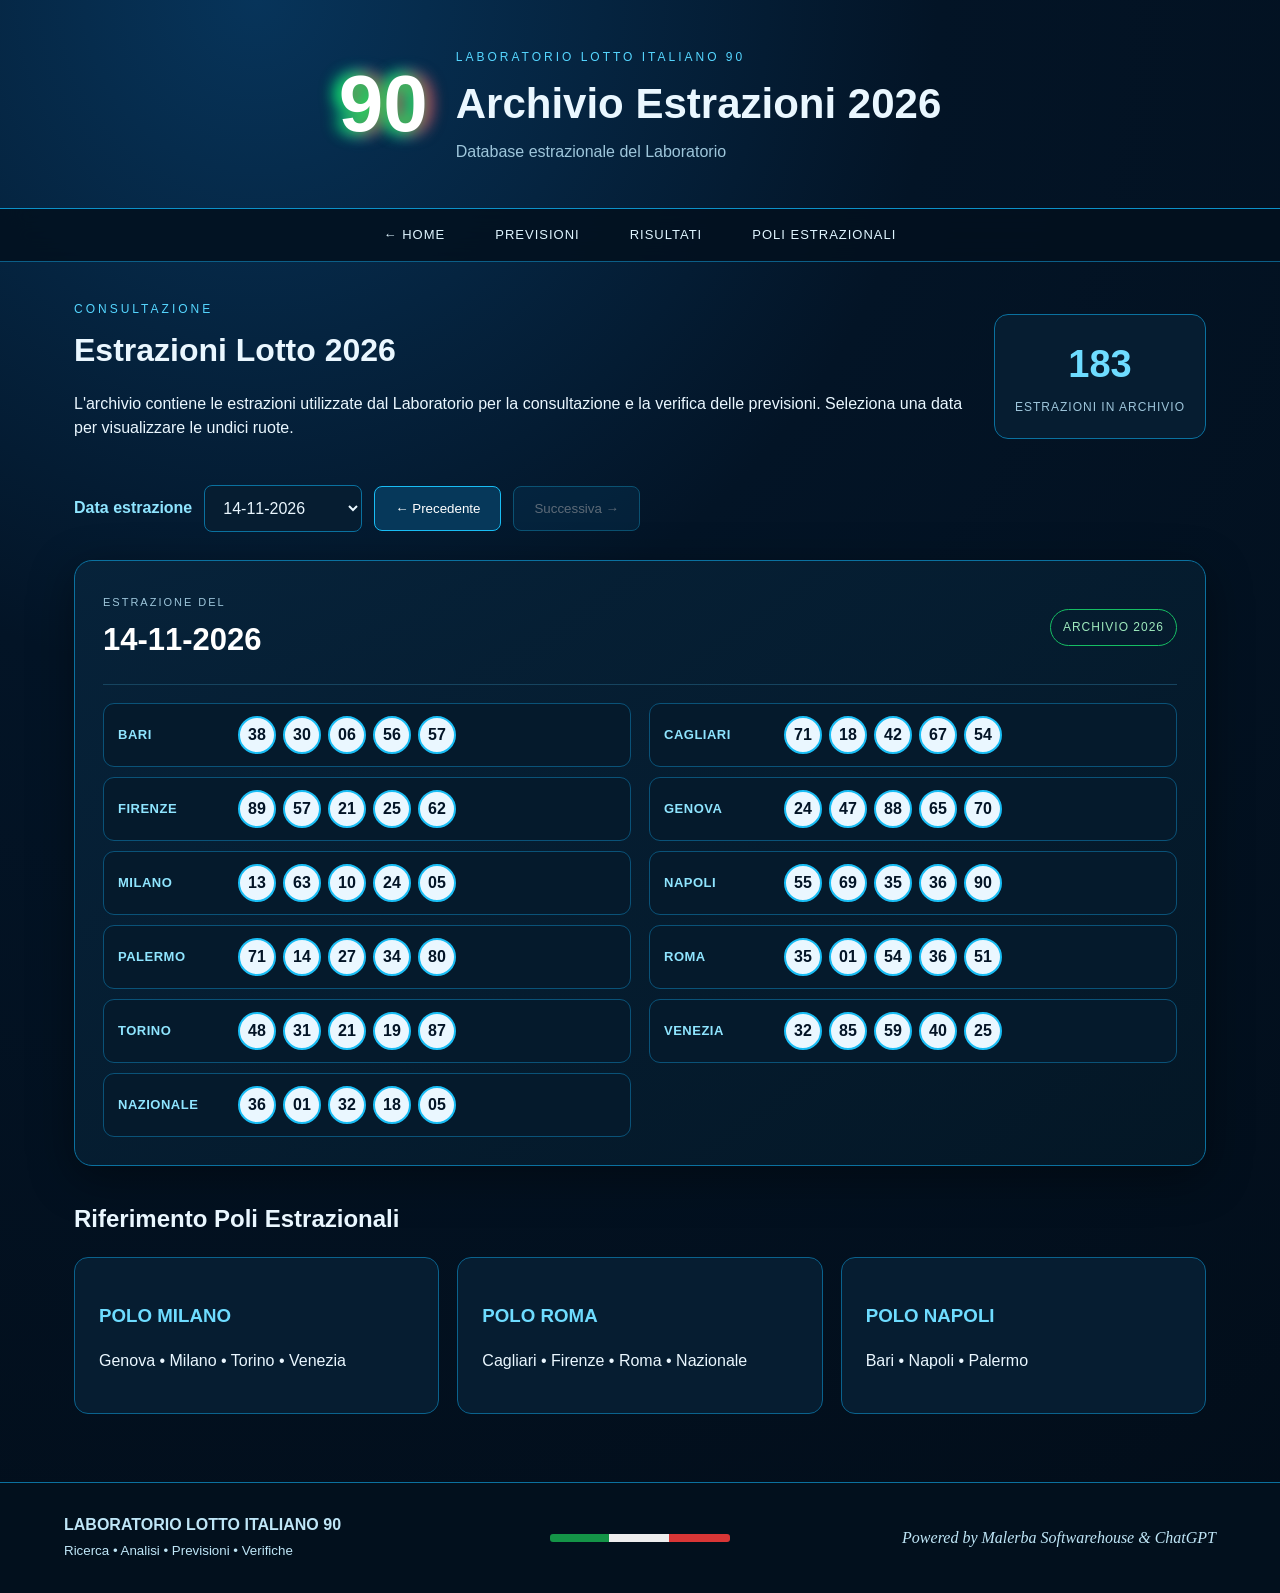
==== archivio.html @ bc069b5c "Update archivio.html" ====
<!doctype html><html lang='it'><head><meta charset='utf-8'><meta name='viewport' content='width=device-width,initial-scale=1'><title>Archivio Estrazioni 2026 — Laboratorio Lotto Italiano 90</title><link rel='stylesheet' href='style.css'></head><body>
<header class='archive-hero'><div class='mini90'>90</div><div><span class='eyebrow'>LABORATORIO LOTTO ITALIANO 90</span><h1>Archivio Estrazioni 2026</h1><p>Database estrazionale del Laboratorio</p></div></header>
<nav><a href='index.html'>← Home</a><a href='index.html#previsioni'>Previsioni</a><a href='index.html#risultati'>Risultati</a><a href='index.html#poli'>Poli Estrazionali</a></nav>
<main><section class='archive-intro'><div><span class='eyebrow'>CONSULTAZIONE</span><h2>Estrazioni Lotto 2026</h2><p>L'archivio contiene le estrazioni utilizzate dal Laboratorio per la consultazione e la verifica delle previsioni. Seleziona una data per visualizzare le undici ruote.</p></div><div class='archive-stat'><b id='count'></b><span>estrazioni in archivio</span></div></section>
<section class='archive-controls'><label for='dateSelect'>Data estrazione</label><select id='dateSelect'></select><button id='prevBtn'>← Precedente</button><button id='nextBtn'>Successiva →</button></section>
<section class='draw-panel'><div class='draw-title'><div><span>ESTRAZIONE DEL</span><h2 id='drawDate'></h2></div><div class='db-badge'>ARCHIVIO 2026</div></div><div id='drawGrid' class='draw-grid'></div></section>
<section class='pole-key'><h2>Riferimento Poli Estrazionali</h2><div class='poles'><article><h3>POLO MILANO</h3><p>Genova • Milano • Torino • Venezia</p></article><article><h3>POLO ROMA</h3><p>Cagliari • Firenze • Roma • Nazionale</p></article><article><h3>POLO NAPOLI</h3><p>Bari • Napoli • Palermo</p></article></div></section>
</main><footer><div><b>LABORATORIO LOTTO ITALIANO 90</b><br><small>Ricerca • Analisi • Previsioni • Verifiche</small></div><div class='flag'></div><div class='powered'>Powered by Malerba Softwarehouse &amp; ChatGPT</div></footer>
<script>const draws=[{"date":"02-01-2026","rows":[["BARI",[69,48,61,60,29]],["CAGLIARI",[77,53,87,29,64]],["FIRENZE",[1,83,38,53,19]],["GENOVA",[86,46,57,41,30]],["MILANO",[64,72,41,14,3]],["NAPOLI",[73,5,29,70,86]],["PALERMO",[41,66,84,14,26]],["ROMA",[41,14,60,78,88]],["TORINO",[21,70,22,52,43]],["VENEZIA",[19,54,80,64,46]],["NAZIONALE",[1,38,70,18,69]]]},{"date":"03-01-2026","rows":[["BARI",[33,13,81,4,8]],["CAGLIARI",[16,86,49,87,14]],["FIRENZE",[2,34,12,6,74]],["GENOVA",[65,45,89,90,14]],["MILANO",[16,22,31,52,44]],["NAPOLI",[78,15,13,11,29]],["PALERMO",[51,21,33,22,20]],["ROMA",[7,42,36,66,46]],["TORINO",[19,62,48,81,35]],["VENEZIA",[67,36,9,64,50]],["NAZIONALE",[18,53,11,47,55]]]},{"date":"05-01-2026","rows":[["BARI",[10,12,51,38,50]],["CAGLIARI",[30,52,60,89,35]],["FIRENZE",[20,71,41,25,49]],["GENOVA",[52,53,62,1,35]],["MILANO",[74,22,54,37,82]],["NAPOLI",[29,14,61,56,81]],["PALERMO",[56,59,69,25,51]],["ROMA",[71,4,34,6,37]],["TORINO",[59,71,42,82,23]],["VENEZIA",[55,71,27,36,77]],["NAZIONALE",[82,2,51,46,77]]]},{"date":"07-01-2026","rows":[["BARI",[28,16,31,73,84]],["CAGLIARI",[27,67,46,28,88]],["FIRENZE",[41,44,8,17,55]],["GENOVA",[5,87,54,19,23]],["MILANO",[14,27,17,61,59]],["NAPOLI",[74,4,15,75,42]],["PALERMO",[74,88,43,42,63]],["ROMA",[66,2,60,41,64]],["TORINO",[66,67,17,30,27]],["VENEZIA",[78,35,2,53,47]],["NAZIONALE",[29,62,30,74,84]]]},{"date":"08-01-2026","rows":[["BARI",[5,37,1,56,68]],["CAGLIARI",[69,22,46,89,80]],["FIRENZE",[66,68,4,65,17]],["GENOVA",[6,81,22,50,72]],["MILANO",[75,47,66,80,17]],["NAPOLI",[14,82,20,69,90]],["PALERMO",[51,20,29,72,44]],["ROMA",[60,12,69,79,15]],["TORINO",[52,77,67,84,83]],["VENEZIA",[70,37,55,89,53]],["NAZIONALE",[47,83,55,79,59]]]},{"date":"09-01-2026","rows":[["BARI",[52,39,59,58,24]],["CAGLIARI",[44,68,16,75,3]],["FIRENZE",[50,78,23,66,67]],["GENOVA",[32,76,48,64,1]],["MILANO",[68,80,19,52,5]],["NAPOLI",[39,38,65,83,53]],["PALERMO",[23,14,55,61,69]],["ROMA",[28,6,5,14,44]],["TORINO",[3,26,60,27,63]],["VENEZIA",[60,52,21,43,10]],["NAZIONALE",[84,63,60,18,66]]]},{"date":"10-01-2026","rows":[["BARI",[48,84,46,52,79]],["CAGLIARI",[84,19,9,31,81]],["FIRENZE",[11,67,65,28,75]],["GENOVA",[23,12,79,82,49]],["MILANO",[53,48,41,58,63]],["NAPOLI",[85,13,44,32,4]],["PALERMO",[68,54,35,47,67]],["ROMA",[68,40,55,6,85]],["TORINO",[67,35,62,76,68]],["VENEZIA",[71,5,46,38,34]],["NAZIONALE",[24,59,84,16,90]]]},{"date":"13-01-2026","rows":[["BARI",[75,49,5,28,85]],["CAGLIARI",[85,12,67,1,71]],["FIRENZE",[57,3,62,72,21]],["GENOVA",[3,12,52,30,81]],["MILANO",[68,2,79,8,6]],["NAPOLI",[60,23,16,29,19]],["PALERMO",[48,89,53,15,50]],["ROMA",[59,21,69,15,48]],["TORINO",[59,74,26,85,21]],["VENEZIA",[4,16,53,72,71]],["NAZIONALE",[78,38,40,23,13]]]},{"date":"15-01-2026","rows":[["BARI",[75,59,17,44,19]],["CAGLIARI",[76,88,85,23,67]],["FIRENZE",[67,25,41,62,66]],["GENOVA",[65,9,81,33,55]],["MILANO",[58,64,15,9,90]],["NAPOLI",[11,73,9,82,19]],["PALERMO",[22,28,70,51,38]],["ROMA",[47,65,2,59,83]],["TORINO",[81,56,61,33,45]],["VENEZIA",[17,29,49,11,50]],["NAZIONALE",[68,11,5,34,61]]]},{"date":"16-01-2026","rows":[["BARI",[77,44,68,87,4]],["CAGLIARI",[36,32,18,51,19]],["FIRENZE",[55,57,43,17,49]],["GENOVA",[61,78,31,41,50]],["MILANO",[17,4,29,25,3]],["NAPOLI",[16,31,85,20,86]],["PALERMO",[36,25,66,76,3]],["ROMA",[65,42,41,26,15]],["TORINO",[86,38,67,1,17]],["VENEZIA",[56,84,67,60,14]],["NAZIONALE",[58,56,80,77,72]]]},{"date":"17-01-2026","rows":[["BARI",[37,83,6,39,54]],["CAGLIARI",[76,32,75,7,63]],["FIRENZE",[31,50,38,74,51]],["GENOVA",[44,4,67,19,8]],["MILANO",[12,11,60,42,70]],["NAPOLI",[86,31,44,87,32]],["PALERMO",[58,18,26,6,20]],["ROMA",[49,67,14,66,53]],["TORINO",[48,41,42,33,45]],["VENEZIA",[80,83,19,33,5]],["NAZIONALE",[24,36,32,40,80]]]},{"date":"20-01-2026","rows":[["BARI",[78,48,43,19,39]],["CAGLIARI",[16,77,87,56,45]],["FIRENZE",[70,38,74,13,82]],["GENOVA",[29,51,24,17,90]],["MILANO",[44,8,52,31,70]],["NAPOLI",[73,89,16,72,62]],["PALERMO",[86,59,10,84,30]],["ROMA",[51,49,35,29,43]],["TORINO",[23,12,74,82,69]],["VENEZIA",[73,64,37,41,72]],["NAZIONALE",[4,35,65,2,23]]]},{"date":"22-01-2026","rows":[["BARI",[16,3,1,17,9]],["CAGLIARI",[17,30,88,19,42]],["FIRENZE",[51,83,22,61,89]],["GENOVA",[82,35,73,58,10]],["MILANO",[7,14,63,73,33]],["NAPOLI",[26,24,73,18,82]],["PALERMO",[65,52,61,43,50]],["ROMA",[49,62,11,36,6]],["TORINO",[90,8,60,29,39]],["VENEZIA",[42,1,53,35,71]],["NAZIONALE",[6,60,67,43,33]]]},{"date":"23-01-2026","rows":[["BARI",[21,8,6,36,82]],["CAGLIARI",[28,71,25,34,90]],["FIRENZE",[41,58,29,69,70]],["GENOVA",[47,42,63,78,41]],["MILANO",[71,10,4,88,62]],["NAPOLI",[33,76,77,65,9]],["PALERMO",[38,44,68,78,61]],["ROMA",[3,18,4,54,71]],["TORINO",[13,74,55,22,27]],["VENEZIA",[18,53,35,89,86]],["NAZIONALE",[57,26,18,70,12]]]},{"date":"24-01-2026","rows":[["BARI",[26,24,81,30,32]],["CAGLIARI",[84,81,48,8,49]],["FIRENZE",[64,30,70,12,89]],["GENOVA",[76,71,63,88,27]],["MILANO",[1,28,9,6,90]],["NAPOLI",[74,26,50,76,24]],["PALERMO",[9,75,88,65,13]],["ROMA",[66,13,21,65,73]],["TORINO",[78,2,90,51,16]],["VENEZIA",[23,55,60,47,17]],["NAZIONALE",[14,70,74,68,20]]]},{"date":"27-01-2026","rows":[["BARI",[14,13,48,19,45]],["CAGLIARI",[19,22,3,54,85]],["FIRENZE",[79,69,43,56,50]],["GENOVA",[11,12,8,5,43]],["MILANO",[67,15,17,78,29]],["NAPOLI",[85,42,8,60,62]],["PALERMO",[67,18,78,60,39]],["ROMA",[2,31,85,66,69]],["TORINO",[11,30,80,74,29]],["VENEZIA",[4,23,27,33,19]],["NAZIONALE",[32,68,26,1,10]]]},{"date":"29-01-2026","rows":[["BARI",[52,71,81,90,43]],["CAGLIARI",[75,28,2,58,15]],["FIRENZE",[73,57,22,69,86]],["GENOVA",[29,48,39,60,56]],["MILANO",[3,50,69,14,90]],["NAPOLI",[73,42,85,67,12]],["PALERMO",[68,72,23,66,9]],["ROMA",[20,26,19,66,56]],["TORINO",[75,4,81,14,64]],["VENEZIA",[12,15,64,67,30]],["NAZIONALE",[64,80,85,33,75]]]},{"date":"30-01-2026","rows":[["BARI",[52,28,46,44,56]],["CAGLIARI",[61,16,37,31,49]],["FIRENZE",[22,42,53,38,58]],["GENOVA",[77,51,43,54,60]],["MILANO",[8,74,79,82,33]],["NAPOLI",[52,74,25,71,70]],["PALERMO",[7,70,69,34,62]],["ROMA",[67,59,29,22,77]],["TORINO",[80,6,73,69,56]],["VENEZIA",[49,47,12,25,66]],["NAZIONALE",[54,16,59,85,68]]]},{"date":"31-01-2026","rows":[["BARI",[82,38,72,26,22]],["CAGLIARI",[2,33,12,59,1]],["FIRENZE",[10,6,1,81,39]],["GENOVA",[29,27,75,25,4]],["MILANO",[48,71,51,56,18]],["NAPOLI",[14,62,65,17,57]],["PALERMO",[13,14,87,44,57]],["ROMA",[4,39,18,29,72]],["TORINO",[8,22,53,37,78]],["VENEZIA",[21,67,61,55,60]],["NAZIONALE",[67,57,45,86,23]]]},{"date":"03-02-2026","rows":[["BARI",[26,30,24,71,38]],["CAGLIARI",[7,71,77,64,16]],["FIRENZE",[15,23,49,50,66]],["GENOVA",[65,85,1,3,68]],["MILANO",[79,21,3,43,54]],["NAPOLI",[65,72,89,76,43]],["PALERMO",[20,50,26,72,77]],["ROMA",[75,76,31,77,51]],["TORINO",[52,47,11,14,8]],["VENEZIA",[84,41,88,13,47]],["NAZIONALE",[19,3,34,61,48]]]},{"date":"05-02-2026","rows":[["BARI",[59,63,12,74,89]],["CAGLIARI",[4,60,78,51,31]],["FIRENZE",[63,56,13,84,39]],["GENOVA",[43,3,73,86,84]],["MILANO",[73,68,21,69,27]],["NAPOLI",[29,60,61,2,9]],["PALERMO",[49,28,51,89,23]],["ROMA",[43,21,77,31,30]],["TORINO",[5,25,64,76,89]],["VENEZIA",[14,16,77,51,56]],["NAZIONALE",[53,20,6,89,28]]]},{"date":"06-02-2026","rows":[["BARI",[9,55,48,87,35]],["CAGLIARI",[8,23,16,43,34]],["FIRENZE",[1,26,82,69,84]],["GENOVA",[77,4,26,23,83]],["MILANO",[89,78,30,19,76]],["NAPOLI",[78,55,72,18,54]],["PALERMO",[23,59,87,44,18]],["ROMA",[41,18,67,2,14]],["TORINO",[9,75,73,59,78]],["VENEZIA",[58,33,67,62,46]],["NAZIONALE",[57,69,68,58,37]]]},{"date":"07-02-2026","rows":[["BARI",[5,25,19,18,22]],["CAGLIARI",[42,65,5,32,14]],["FIRENZE",[59,8,45,36,25]],["GENOVA",[62,52,73,1,5]],["MILANO",[35,31,33,83,22]],["NAPOLI",[7,13,67,37,27]],["PALERMO",[64,37,12,89,60]],["ROMA",[87,66,22,16,67]],["TORINO",[15,66,30,4,47]],["VENEZIA",[30,37,72,66,38]],["NAZIONALE",[44,32,26,1,77]]]},{"date":"10-02-2026","rows":[["BARI",[20,78,56,79,86]],["CAGLIARI",[2,43,83,59,39]],["FIRENZE",[87,50,83,7,25]],["GENOVA",[44,36,43,15,53]],["MILANO",[14,39,30,35,29]],["NAPOLI",[60,34,76,50,41]],["PALERMO",[26,61,4,41,64]],["ROMA",[10,31,42,52,55]],["TORINO",[75,63,47,59,69]],["VENEZIA",[29,47,7,27,31]],["NAZIONALE",[52,57,46,19,24]]]},{"date":"12-02-2026","rows":[["BARI",[59,27,52,63,12]],["CAGLIARI",[51,2,87,11,25]],["FIRENZE",[71,20,87,65,25]],["GENOVA",[87,7,90,32,18]],["MILANO",[81,89,49,3,51]],["NAPOLI",[56,79,80,14,81]],["PALERMO",[59,77,61,42,67]],["ROMA",[26,76,54,42,55]],["TORINO",[73,52,26,44,50]],["VENEZIA",[9,29,43,63,39]],["NAZIONALE",[14,49,53,71,28]]]},{"date":"13-02-2026","rows":[["BARI",[71,7,88,38,26]],["CAGLIARI",[8,45,59,34,70]],["FIRENZE",[1,70,13,39,50]],["GENOVA",[54,26,42,41,39]],["MILANO",[51,58,82,10,72]],["NAPOLI",[57,4,49,86,54]],["PALERMO",[72,3,54,83,33]],["ROMA",[68,44,6,22,70]],["TORINO",[33,37,14,25,79]],["VENEZIA",[16,20,40,27,37]],["NAZIONALE",[88,15,53,7,80]]]},{"date":"14-02-2026","rows":[["BARI",[64,39,40,27,69]],["CAGLIARI",[49,6,34,2,3]],["FIRENZE",[79,4,56,17,8]],["GENOVA",[9,27,36,16,37]],["MILANO",[67,89,17,63,68]],["NAPOLI",[90,19,34,9,43]],["PALERMO",[51,73,39,2,65]],["ROMA",[23,77,68,44,57]],["TORINO",[37,61,38,90,74]],["VENEZIA",[21,51,83,89,23]],["NAZIONALE",[61,28,67,56,23]]]},{"date":"17-02-2026","rows":[["BARI",[40,72,47,39,63]],["CAGLIARI",[3,66,47,27,35]],["FIRENZE",[14,62,53,8,51]],["GENOVA",[55,12,81,52,4]],["MILANO",[41,31,55,23,59]],["NAPOLI",[30,9,38,14,50]],["PALERMO",[19,86,40,32,7]],["ROMA",[65,88,51,42,41]],["TORINO",[10,6,34,84,81]],["VENEZIA",[6,25,82,24,52]],["NAZIONALE",[10,74,4,29,88]]]},{"date":"19-02-2026","rows":[["BARI",[46,45,68,27,78]],["CAGLIARI",[79,9,37,13,31]],["FIRENZE",[66,9,22,29,50]],["GENOVA",[61,9,38,19,20]],["MILANO",[84,69,53,66,29]],["NAPOLI",[7,58,6,87,49]],["PALERMO",[10,29,84,22,35]],["ROMA",[28,47,11,30,24]],["TORINO",[52,73,18,87,56]],["VENEZIA",[90,86,16,36,28]],["NAZIONALE",[53,21,35,3,4]]]},{"date":"20-02-2026","rows":[["BARI",[71,19,24,7,58]],["CAGLIARI",[88,71,64,85,87]],["FIRENZE",[72,52,40,85,57]],["GENOVA",[50,27,14,18,26]],["MILANO",[31,56,50,53,58]],["NAPOLI",[6,7,54,3,72]],["PALERMO",[67,50,70,78,57]],["ROMA",[19,70,29,6,61]],["TORINO",[38,3,6,20,19]],["VENEZIA",[57,52,78,66,7]],["NAZIONALE",[63,53,25,24,15]]]},{"date":"21-02-2026","rows":[["BARI",[72,63,35,12,1]],["CAGLIARI",[2,31,1,53,10]],["FIRENZE",[30,35,5,87,42]],["GENOVA",[74,32,43,68,80]],["MILANO",[39,6,64,16,83]],["NAPOLI",[56,65,71,7,12]],["PALERMO",[11,57,50,28,71]],["ROMA",[35,23,58,89,46]],["TORINO",[27,28,74,16,75]],["VENEZIA",[68,70,27,77,83]],["NAZIONALE",[28,52,18,26,39]]]},{"date":"24-02-2026","rows":[["BARI",[78,27,14,77,57]],["CAGLIARI",[68,49,23,34,79]],["FIRENZE",[26,39,73,52,59]],["GENOVA",[15,38,45,58,79]],["MILANO",[19,70,76,68,30]],["NAPOLI",[31,88,24,48,66]],["PALERMO",[57,65,35,85,49]],["ROMA",[45,71,47,46,76]],["TORINO",[44,42,33,20,9]],["VENEZIA",[81,62,71,60,29]],["NAZIONALE",[2,33,34,44,14]]]},{"date":"26-02-2026","rows":[["BARI",[86,45,22,56,80]],["CAGLIARI",[25,46,60,14,2]],["FIRENZE",[86,30,43,3,62]],["GENOVA",[7,83,57,60,14]],["MILANO",[39,26,63,54,65]],["NAPOLI",[13,59,18,15,84]],["PALERMO",[81,78,58,87,82]],["ROMA",[69,36,51,33,71]],["TORINO",[19,54,34,26,25]],["VENEZIA",[37,23,5,44,26]],["NAZIONALE",[7,28,89,63,27]]]},{"date":"27-02-2026","rows":[["BARI",[1,31,24,71,49]],["CAGLIARI",[56,23,44,84,39]],["FIRENZE",[46,77,10,65,7]],["GENOVA",[31,82,33,84,64]],["MILANO",[58,41,28,82,18]],["NAPOLI",[5,14,52,62,57]],["PALERMO",[82,31,8,38,39]],["ROMA",[87,22,76,82,19]],["TORINO",[36,50,62,61,84]],["VENEZIA",[21,20,52,14,71]],["NAZIONALE",[86,17,1,41,20]]]},{"date":"28-02-2026","rows":[["BARI",[63,83,51,27,84]],["CAGLIARI",[70,37,29,42,28]],["FIRENZE",[73,68,88,85,75]],["GENOVA",[24,59,63,57,37]],["MILANO",[43,26,23,55,89]],["NAPOLI",[11,70,34,74,5]],["PALERMO",[80,11,55,50,68]],["ROMA",[44,50,86,75,1]],["TORINO",[78,32,90,16,9]],["VENEZIA",[4,66,13,46,25]],["NAZIONALE",[52,24,34,12,60]]]},{"date":"03-03-2026","rows":[["BARI",[36,68,14,51,50]],["CAGLIARI",[23,60,82,49,36]],["FIRENZE",[32,48,25,82,88]],["GENOVA",[5,73,60,71,67]],["MILANO",[41,4,60,37,36]],["NAPOLI",[42,68,63,44,49]],["PALERMO",[37,88,8,17,52]],["ROMA",[49,66,89,60,74]],["TORINO",[5,24,22,89,73]],["VENEZIA",[47,6,61,18,64]],["NAZIONALE",[66,39,67,74,18]]]},{"date":"05-03-2026","rows":[["BARI",[2,47,84,1,21]],["CAGLIARI",[21,15,89,19,68]],["FIRENZE",[45,4,40,30,84]],["GENOVA",[1,5,38,83,56]],["MILANO",[65,21,83,79,18]],["NAPOLI",[33,7,39,56,65]],["PALERMO",[23,51,85,58,29]],["ROMA",[47,49,67,29,89]],["TORINO",[81,43,85,82,53]],["VENEZIA",[29,85,1,66,72]],["NAZIONALE",[75,9,26,29,34]]]},{"date":"06-03-2026","rows":[["BARI",[43,76,29,71,21]],["CAGLIARI",[1,75,39,73,11]],["FIRENZE",[72,49,17,62,54]],["GENOVA",[36,51,34,56,63]],["MILANO",[59,87,52,13,16]],["NAPOLI",[13,83,19,79,66]],["PALERMO",[18,38,23,63,15]],["ROMA",[41,14,85,1,45]],["TORINO",[4,1,22,82,57]],["VENEZIA",[67,18,14,40,85]],["NAZIONALE",[59,55,62,74,12]]]},{"date":"07-03-2026","rows":[["BARI",[72,21,49,31,7]],["CAGLIARI",[28,11,57,3,85]],["FIRENZE",[41,76,27,1,79]],["GENOVA",[76,19,37,40,69]],["MILANO",[18,23,56,21,57]],["NAPOLI",[10,89,63,31,48]],["PALERMO",[39,15,85,77,14]],["ROMA",[90,51,56,89,16]],["TORINO",[10,4,73,6,61]],["VENEZIA",[89,70,46,61,56]],["NAZIONALE",[31,37,89,64,68]]]},{"date":"10-03-2026","rows":[["BARI",[22,61,39,37,34]],["CAGLIARI",[46,18,31,16,22]],["FIRENZE",[16,54,71,40,50]],["GENOVA",[21,88,14,11,13]],["MILANO",[21,14,46,69,13]],["NAPOLI",[66,89,35,26,87]],["PALERMO",[34,21,38,48,43]],["ROMA",[89,27,84,35,61]],["TORINO",[75,12,90,4,54]],["VENEZIA",[88,54,36,58,73]],["NAZIONALE",[25,85,65,61,82]]]},{"date":"12-03-2026","rows":[["BARI",[27,35,7,5,83]],["CAGLIARI",[60,75,59,40,42]],["FIRENZE",[25,2,15,26,22]],["GENOVA",[50,63,30,77,57]],["MILANO",[33,49,66,83,11]],["NAPOLI",[37,51,68,53,52]],["PALERMO",[83,64,34,59,88]],["ROMA",[55,59,9,72,52]],["TORINO",[66,72,41,53,67]],["VENEZIA",[48,71,11,55,1]],["NAZIONALE",[43,62,59,32,86]]]},{"date":"13-03-2026","rows":[["BARI",[84,21,49,24,14]],["CAGLIARI",[49,78,42,9,47]],["FIRENZE",[46,51,72,86,18]],["GENOVA",[72,71,5,80,83]],["MILANO",[58,21,35,68,60]],["NAPOLI",[50,80,25,51,6]],["PALERMO",[61,24,75,26,87]],["ROMA",[15,44,1,54,66]],["TORINO",[72,21,31,66,14]],["VENEZIA",[5,45,34,50,69]],["NAZIONALE",[7,13,60,63,81]]]},{"date":"14-03-2026","rows":[["BARI",[34,85,22,52,9]],["CAGLIARI",[88,62,57,53,80]],["FIRENZE",[11,46,34,49,15]],["GENOVA",[64,62,78,30,65]],["MILANO",[56,16,31,12,49]],["NAPOLI",[44,66,80,45,7]],["PALERMO",[39,38,83,66,84]],["ROMA",[76,52,44,4,33]],["TORINO",[38,8,17,70,5]],["VENEZIA",[84,69,42,74,29]],["NAZIONALE",[89,44,17,25,52]]]},{"date":"17-03-2026","rows":[["BARI",[49,21,62,51,47]],["CAGLIARI",[33,6,44,74,86]],["FIRENZE",[7,41,83,38,81]],["GENOVA",[64,43,29,73,19]],["MILANO",[39,82,9,41,64]],["NAPOLI",[88,54,30,75,38]],["PALERMO",[26,28,80,65,47]],["ROMA",[68,62,41,5,25]],["TORINO",[90,17,12,78,40]],["VENEZIA",[15,58,12,68,10]],["NAZIONALE",[8,14,23,27,70]]]},{"date":"19-03-2026","rows":[["BARI",[2,88,51,1,4]],["CAGLIARI",[35,37,47,40,83]],["FIRENZE",[12,34,72,24,1]],["GENOVA",[18,58,26,62,13]],["MILANO",[72,58,86,31,48]],["NAPOLI",[64,88,44,89,24]],["PALERMO",[88,14,53,87,5]],["ROMA",[52,59,26,22,73]],["TORINO",[5,37,83,85,21]],["VENEZIA",[60,28,36,87,66]],["NAZIONALE",[72,20,34,52,69]]]},{"date":"20-03-2026","rows":[["BARI",[36,23,51,64,82]],["CAGLIARI",[50,33,36,90,55]],["FIRENZE",[49,48,53,59,54]],["GENOVA",[16,41,73,62,34]],["MILANO",[43,42,59,38,75]],["NAPOLI",[25,58,62,38,80]],["PALERMO",[84,86,88,62,22]],["ROMA",[83,70,67,49,66]],["TORINO",[29,62,21,7,37]],["VENEZIA",[26,23,43,42,56]],["NAZIONALE",[2,59,4,47,32]]]},{"date":"21-03-2026","rows":[["BARI",[17,81,25,89,6]],["CAGLIARI",[83,36,5,76,69]],["FIRENZE",[6,43,60,21,44]],["GENOVA",[84,56,21,75,33]],["MILANO",[79,24,89,5,2]],["NAPOLI",[76,65,70,31,5]],["PALERMO",[29,7,67,62,18]],["ROMA",[66,10,89,57,28]],["TORINO",[18,40,85,9,4]],["VENEZIA",[51,22,11,66,73]],["NAZIONALE",[41,66,86,52,44]]]},{"date":"24-03-2026","rows":[["BARI",[51,62,27,44,28]],["CAGLIARI",[73,24,23,48,43]],["FIRENZE",[46,15,72,52,31]],["GENOVA",[17,9,29,19,27]],["MILANO",[6,70,5,76,79]],["NAPOLI",[51,16,26,11,48]],["PALERMO",[88,57,76,84,9]],["ROMA",[90,38,32,69,53]],["TORINO",[85,84,58,60,87]],["VENEZIA",[14,41,26,90,52]],["NAZIONALE",[40,24,59,1,46]]]},{"date":"26-03-2026","rows":[["BARI",[69,58,26,5,22]],["CAGLIARI",[59,33,73,2,69]],["FIRENZE",[44,49,83,75,50]],["GENOVA",[35,77,61,40,86]],["MILANO",[48,52,12,19,62]],["NAPOLI",[60,21,47,15,58]],["PALERMO",[16,27,28,83,25]],["ROMA",[35,19,85,81,24]],["TORINO",[29,44,15,70,31]],["VENEZIA",[69,20,48,55,2]],["NAZIONALE",[56,61,40,27,81]]]},{"date":"27-03-2026","rows":[["BARI",[9,7,85,34,35]],["CAGLIARI",[66,23,50,17,18]],["FIRENZE",[29,14,68,75,9]],["GENOVA",[52,88,58,19,50]],["MILANO",[7,80,5,46,90]],["NAPOLI",[16,33,75,35,17]],["PALERMO",[43,8,82,48,74]],["ROMA",[36,71,23,15,44]],["TORINO",[21,67,54,14,6]],["VENEZIA",[69,23,81,74,89]],["NAZIONALE",[83,60,76,78,7]]]},{"date":"28-03-2026","rows":[["BARI",[53,4,1,11,9]],["CAGLIARI",[67,19,47,35,64]],["FIRENZE",[13,48,58,39,15]],["GENOVA",[52,87,51,79,67]],["MILANO",[7,79,84,28,37]],["NAPOLI",[26,90,68,82,67]],["PALERMO",[38,57,65,20,56]],["ROMA",[81,66,45,53,8]],["TORINO",[29,47,55,78,71]],["VENEZIA",[7,29,76,14,15]],["NAZIONALE",[17,10,21,29,15]]]},{"date":"31-03-2026","rows":[["BARI",[64,9,80,53,34]],["CAGLIARI",[65,25,53,11,4]],["FIRENZE",[52,61,16,58,66]],["GENOVA",[28,61,2,72,60]],["MILANO",[40,87,27,22,5]],["NAPOLI",[28,17,30,29,37]],["PALERMO",[65,15,79,20,52]],["ROMA",[84,58,35,80,60]],["TORINO",[34,7,48,35,55]],["VENEZIA",[18,24,23,26,87]],["NAZIONALE",[77,81,40,26,73]]]},{"date":"02-04-2026","rows":[["BARI",[86,69,15,81,58]],["CAGLIARI",[6,55,36,30,16]],["FIRENZE",[89,1,10,45,74]],["GENOVA",[60,64,46,80,22]],["MILANO",[20,69,73,60,10]],["NAPOLI",[10,39,69,27,18]],["PALERMO",[79,54,60,50,26]],["ROMA",[15,86,20,18,90]],["TORINO",[5,21,79,26,57]],["VENEZIA",[53,14,60,52,85]],["NAZIONALE",[62,56,48,24,19]]]},{"date":"03-04-2026","rows":[["BARI",[70,81,90,42,35]],["CAGLIARI",[9,74,68,25,48]],["FIRENZE",[49,25,76,87,82]],["GENOVA",[73,24,80,85,47]],["MILANO",[4,45,73,48,42]],["NAPOLI",[51,57,56,43,50]],["PALERMO",[49,14,82,40,68]],["ROMA",[12,79,82,18,87]],["TORINO",[9,52,39,90,85]],["VENEZIA",[53,75,16,59,18]],["NAZIONALE",[84,64,17,1,32]]]},{"date":"04-04-2026","rows":[["BARI",[81,21,69,24,65]],["CAGLIARI",[40,1,30,38,25]],["FIRENZE",[18,84,24,58,63]],["GENOVA",[86,64,56,89,60]],["MILANO",[38,7,6,50,25]],["NAPOLI",[72,16,90,85,74]],["PALERMO",[23,13,20,73,14]],["ROMA",[24,52,22,1,78]],["TORINO",[16,80,35,84,22]],["VENEZIA",[36,83,9,89,51]],["NAZIONALE",[3,67,45,71,86]]]},{"date":"07-04-2026","rows":[["BARI",[80,54,31,75,71]],["CAGLIARI",[38,23,54,50,89]],["FIRENZE",[57,73,82,35,45]],["GENOVA",[58,70,12,65,85]],["MILANO",[82,20,35,14,8]],["NAPOLI",[48,65,79,52,16]],["PALERMO",[5,60,56,1,25]],["ROMA",[65,12,73,3,49]],["TORINO",[39,43,44,36,67]],["VENEZIA",[71,76,49,6,56]],["NAZIONALE",[85,42,37,41,7]]]},{"date":"09-04-2026","rows":[["BARI",[38,32,49,34,21]],["CAGLIARI",[77,90,3,60,62]],["FIRENZE",[44,30,20,49,55]],["GENOVA",[14,19,7,16,44]],["MILANO",[68,50,81,41,90]],["NAPOLI",[52,9,22,41,57]],["PALERMO",[84,26,37,77,29]],["ROMA",[43,81,52,82,89]],["TORINO",[77,81,89,29,6]],["VENEZIA",[57,41,29,53,2]],["NAZIONALE",[25,33,37,45,43]]]},{"date":"10-04-2026","rows":[["BARI",[79,7,19,57,33]],["CAGLIARI",[62,76,31,54,48]],["FIRENZE",[72,11,41,48,6]],["GENOVA",[75,60,9,41,40]],["MILANO",[79,28,27,18,48]],["NAPOLI",[2,33,78,19,74]],["PALERMO",[81,44,31,63,69]],["ROMA",[30,11,82,56,41]],["TORINO",[7,43,50,18,82]],["VENEZIA",[8,19,36,7,75]],["NAZIONALE",[18,36,75,26,27]]]},{"date":"11-04-2026","rows":[["BARI",[9,14,8,2,60]],["CAGLIARI",[50,76,13,81,49]],["FIRENZE",[8,75,5,77,51]],["GENOVA",[54,83,12,86,30]],["MILANO",[62,87,60,68,20]],["NAPOLI",[56,61,31,87,51]],["PALERMO",[9,85,24,88,18]],["ROMA",[47,56,68,63,38]],["TORINO",[23,58,89,77,46]],["VENEZIA",[80,65,57,42,22]],["NAZIONALE",[6,13,87,29,53]]]},{"date":"14-04-2026","rows":[["BARI",[12,14,29,85,76]],["CAGLIARI",[33,75,71,90,35]],["FIRENZE",[72,76,56,6,80]],["GENOVA",[37,73,8,34,78]],["MILANO",[47,85,1,11,8]],["NAPOLI",[7,30,46,29,11]],["PALERMO",[32,40,78,46,74]],["ROMA",[43,13,65,5,52]],["TORINO",[64,4,44,36,74]],["VENEZIA",[48,50,21,28,19]],["NAZIONALE",[70,88,15,44,20]]]},{"date":"16-04-2026","rows":[["BARI",[17,71,26,6,73]],["CAGLIARI",[35,72,4,61,78]],["FIRENZE",[22,30,46,57,81]],["GENOVA",[77,48,17,59,64]],["MILANO",[90,2,32,8,57]],["NAPOLI",[4,71,12,77,76]],["PALERMO",[42,87,7,24,56]],["ROMA",[32,67,3,44,38]],["TORINO",[25,48,17,9,50]],["VENEZIA",[15,81,10,3,86]],["NAZIONALE",[76,20,38,59,80]]]},{"date":"17-04-2026","rows":[["BARI",[31,34,54,63,51]],["CAGLIARI",[54,15,14,25,40]],["FIRENZE",[75,79,42,26,19]],["GENOVA",[2,67,9,42,41]],["MILANO",[34,68,73,79,3]],["NAPOLI",[47,26,31,23,63]],["PALERMO",[74,64,3,75,63]],["ROMA",[82,60,28,73,11]],["TORINO",[27,30,51,75,5]],["VENEZIA",[21,65,43,15,87]],["NAZIONALE",[48,9,72,88,29]]]},{"date":"18-04-2026","rows":[["BARI",[42,44,87,52,39]],["CAGLIARI",[20,58,64,90,31]],["FIRENZE",[37,23,45,36,62]],["GENOVA",[34,11,75,81,10]],["MILANO",[46,44,71,59,85]],["NAPOLI",[69,24,75,86,20]],["PALERMO",[85,60,81,28,9]],["ROMA",[56,71,6,31,49]],["TORINO",[5,15,32,31,82]],["VENEZIA",[1,32,27,12,50]],["NAZIONALE",[59,6,77,9,18]]]},{"date":"21-04-2026","rows":[["BARI",[9,71,42,73,26]],["CAGLIARI",[59,6,70,50,11]],["FIRENZE",[90,88,22,5,60]],["GENOVA",[23,11,79,17,40]],["MILANO",[7,16,54,20,30]],["NAPOLI",[43,9,48,16,32]],["PALERMO",[10,55,72,15,28]],["ROMA",[67,32,13,41,4]],["TORINO",[75,76,32,26,87]],["VENEZIA",[48,52,35,54,19]],["NAZIONALE",[15,39,25,33,50]]]},{"date":"23-04-2026","rows":[["BARI",[22,71,52,35,2]],["CAGLIARI",[33,7,64,51,60]],["FIRENZE",[23,47,73,31,38]],["GENOVA",[84,5,61,81,2]],["MILANO",[22,41,75,10,46]],["NAPOLI",[7,73,55,6,61]],["PALERMO",[19,41,84,77,50]],["ROMA",[9,6,69,15,38]],["TORINO",[46,89,21,26,67]],["VENEZIA",[55,37,67,49,54]],["NAZIONALE",[74,1,80,35,21]]]},{"date":"24-04-2026","rows":[["BARI",[15,88,36,90,37]],["CAGLIARI",[49,22,46,28,86]],["FIRENZE",[7,85,14,84,55]],["GENOVA",[89,69,88,41,81]],["MILANO",[71,43,45,25,3]],["NAPOLI",[83,72,60,16,21]],["PALERMO",[75,78,68,80,76]],["ROMA",[13,25,67,83,78]],["TORINO",[30,39,63,72,81]],["VENEZIA",[13,55,71,89,5]],["NAZIONALE",[42,70,22,48,41]]]},{"date":"27-04-2026","rows":[["BARI",[38,78,24,40,33]],["CAGLIARI",[26,80,5,1,48]],["FIRENZE",[80,71,74,22,67]],["GENOVA",[68,39,49,59,13]],["MILANO",[40,19,8,62,84]],["NAPOLI",[43,80,6,78,82]],["PALERMO",[37,55,68,33,11]],["ROMA",[1,4,36,81,38]],["TORINO",[17,15,75,69,76]],["VENEZIA",[70,85,24,56,53]],["NAZIONALE",[76,84,68,65,23]]]},{"date":"28-04-2026","rows":[["BARI",[68,50,33,31,23]],["CAGLIARI",[47,80,44,24,13]],["FIRENZE",[62,5,49,26,47]],["GENOVA",[22,34,29,35,86]],["MILANO",[33,45,55,78,27]],["NAPOLI",[58,36,88,47,46]],["PALERMO",[21,59,73,72,46]],["ROMA",[40,59,74,2,32]],["TORINO",[64,70,36,73,13]],["VENEZIA",[77,64,6,84,69]],["NAZIONALE",[1,14,24,4,56]]]},{"date":"30-04-2026","rows":[["BARI",[2,58,76,30,50]],["CAGLIARI",[28,6,35,51,39]],["FIRENZE",[46,27,71,88,50]],["GENOVA",[1,8,15,17,38]],["MILANO",[82,50,87,51,2]],["NAPOLI",[65,38,37,53,46]],["PALERMO",[56,62,58,10,67]],["ROMA",[57,82,49,80,2]],["TORINO",[39,74,29,35,47]],["VENEZIA",[54,76,22,73,85]],["NAZIONALE",[69,62,88,43,21]]]},{"date":"02-05-2026","rows":[["BARI",[42,46,49,16,36]],["CAGLIARI",[65,28,86,77,9]],["FIRENZE",[75,32,36,76,34]],["GENOVA",[21,43,79,20,7]],["MILANO",[81,58,49,42,13]],["NAPOLI",[64,53,8,46,44]],["PALERMO",[18,58,71,68,87]],["ROMA",[35,1,50,85,27]],["TORINO",[21,62,68,42,60]],["VENEZIA",[70,9,72,49,68]],["NAZIONALE",[30,11,15,72,51]]]},{"date":"04-05-2026","rows":[["BARI",[22,24,23,33,9]],["CAGLIARI",[40,15,22,90,51]],["FIRENZE",[70,2,71,41,40]],["GENOVA",[51,80,25,69,30]],["MILANO",[23,28,89,2,64]],["NAPOLI",[16,54,41,8,56]],["PALERMO",[18,25,11,66,36]],["ROMA",[28,7,3,47,76]],["TORINO",[72,24,1,7,70]],["VENEZIA",[10,80,17,69,13]],["NAZIONALE",[6,39,41,42,38]]]},{"date":"05-05-2026","rows":[["BARI",[13,20,43,72,40]],["CAGLIARI",[88,50,81,43,47]],["FIRENZE",[60,32,13,23,6]],["GENOVA",[71,19,22,55,39]],["MILANO",[14,9,22,16,19]],["NAPOLI",[51,69,89,62,46]],["PALERMO",[68,78,38,27,44]],["ROMA",[20,47,62,56,34]],["TORINO",[9,29,6,14,1]],["VENEZIA",[34,77,11,88,83]],["NAZIONALE",[56,26,22,77,75]]]},{"date":"07-05-2026","rows":[["BARI",[15,30,86,71,38]],["CAGLIARI",[84,4,34,42,82]],["FIRENZE",[58,60,72,41,82]],["GENOVA",[67,30,84,31,33]],["MILANO",[1,24,46,12,52]],["NAPOLI",[73,7,63,64,72]],["PALERMO",[81,18,50,75,3]],["ROMA",[44,48,47,49,30]],["TORINO",[70,14,78,90,33]],["VENEZIA",[11,62,68,54,85]],["NAZIONALE",[46,5,17,29,81]]]},{"date":"08-05-2026","rows":[["BARI",[41,9,64,6,61]],["CAGLIARI",[8,7,32,84,21]],["FIRENZE",[71,80,69,60,56]],["GENOVA",[83,49,67,54,47]],["MILANO",[17,33,51,53,4]],["NAPOLI",[26,82,7,73,53]],["PALERMO",[56,17,41,21,77]],["ROMA",[38,30,39,15,6]],["TORINO",[45,39,89,80,64]],["VENEZIA",[40,71,78,17,90]],["NAZIONALE",[1,29,66,26,51]]]},{"date":"09-05-2026","rows":[["BARI",[65,2,64,85,33]],["CAGLIARI",[28,76,58,69,64]],["FIRENZE",[15,87,69,64,22]],["GENOVA",[36,34,40,55,52]],["MILANO",[66,27,36,11,56]],["NAPOLI",[51,75,66,38,24]],["PALERMO",[28,41,2,40,44]],["ROMA",[38,34,7,36,16]],["TORINO",[54,62,73,64,30]],["VENEZIA",[81,41,84,64,89]],["NAZIONALE",[5,56,68,71,31]]]},{"date":"12-05-2026","rows":[["BARI",[63,50,72,81,69]],["CAGLIARI",[80,20,78,61,36]],["FIRENZE",[65,13,82,87,26]],["GENOVA",[23,48,30,68,75]],["MILANO",[36,90,14,85,48]],["NAPOLI",[32,42,13,54,44]],["PALERMO",[5,17,45,72,36]],["ROMA",[86,42,7,72,61]],["TORINO",[61,79,21,42,36]],["VENEZIA",[41,33,36,23,70]],["NAZIONALE",[4,32,21,31,11]]]},{"date":"14-05-2026","rows":[["BARI",[18,1,37,16,59]],["CAGLIARI",[29,67,49,4,10]],["FIRENZE",[70,33,42,39,8]],["GENOVA",[57,48,87,52,25]],["MILANO",[86,34,59,53,51]],["NAPOLI",[34,62,37,61,11]],["PALERMO",[50,54,36,4,23]],["ROMA",[40,46,70,79,37]],["TORINO",[89,32,55,53,19]],["VENEZIA",[51,84,85,66,20]],["NAZIONALE",[4,10,60,41,13]]]},{"date":"15-05-2026","rows":[["BARI",[89,4,6,43,69]],["CAGLIARI",[57,7,86,5,74]],["FIRENZE",[48,2,85,71,47]],["GENOVA",[46,80,88,1,43]],["MILANO",[34,40,38,11,57]],["NAPOLI",[3,11,6,73,58]],["PALERMO",[89,18,59,16,14]],["ROMA",[64,49,19,33,48]],["TORINO",[63,83,40,15,11]],["VENEZIA",[38,12,53,2,86]],["NAZIONALE",[68,79,32,81,12]]]},{"date":"16-05-2026","rows":[["BARI",[84,57,9,22,60]],["CAGLIARI",[52,58,80,57,76]],["FIRENZE",[50,15,63,58,60]],["GENOVA",[8,30,61,75,55]],["MILANO",[82,68,29,16,10]],["NAPOLI",[86,46,15,33,65]],["PALERMO",[46,29,73,74,37]],["ROMA",[30,15,2,87,52]],["TORINO",[15,62,82,52,67]],["VENEZIA",[58,85,40,35,48]],["NAZIONALE",[16,51,56,71,17]]]},{"date":"19-05-2026","rows":[["BARI",[31,86,56,69,65]],["CAGLIARI",[66,23,78,64,48]],["FIRENZE",[43,30,56,2,12]],["GENOVA",[75,47,20,71,18]],["MILANO",[37,35,74,85,80]],["NAPOLI",[75,66,53,89,87]],["PALERMO",[89,39,2,81,14]],["ROMA",[58,42,9,38,8]],["TORINO",[10,26,15,5,3]],["VENEZIA",[38,68,69,22,7]],["NAZIONALE",[90,21,28,85,64]]]},{"date":"21-05-2026","rows":[["BARI",[88,65,11,87,59]],["CAGLIARI",[5,64,45,80,74]],["FIRENZE",[37,56,25,19,36]],["GENOVA",[29,31,90,15,17]],["MILANO",[73,61,45,85,48]],["NAPOLI",[21,85,29,48,77]],["PALERMO",[40,2,66,87,51]],["ROMA",[23,68,57,60,26]],["TORINO",[44,4,76,5,57]],["VENEZIA",[79,86,19,29,40]],["NAZIONALE",[33,54,75,39,63]]]},{"date":"22-05-2026","rows":[["BARI",[45,50,76,1,26]],["CAGLIARI",[61,42,13,26,21]],["FIRENZE",[73,48,7,84,88]],["GENOVA",[62,77,10,13,37]],["MILANO",[71,24,74,37,12]],["NAPOLI",[25,16,57,50,43]],["PALERMO",[66,74,42,70,18]],["ROMA",[14,10,31,69,4]],["TORINO",[81,12,33,84,22]],["VENEZIA",[51,58,80,60,2]],["NAZIONALE",[45,43,82,44,90]]]},{"date":"23-05-2026","rows":[["BARI",[19,83,72,49,7]],["CAGLIARI",[53,26,63,50,33]],["FIRENZE",[15,34,10,44,19]],["GENOVA",[25,12,86,48,11]],["MILANO",[19,38,21,40,62]],["NAPOLI",[88,44,56,90,41]],["PALERMO",[31,35,42,77,14]],["ROMA",[30,43,4,38,74]],["TORINO",[68,10,56,81,86]],["VENEZIA",[3,49,16,89,84]],["NAZIONALE",[67,38,60,75,41]]]},{"date":"26-05-2026","rows":[["BARI",[37,35,74,51,18]],["CAGLIARI",[72,17,29,1,88]],["FIRENZE",[39,78,42,52,62]],["GENOVA",[44,30,37,60,1]],["MILANO",[18,29,67,2,86]],["NAPOLI",[60,87,47,69,51]],["PALERMO",[72,26,34,76,18]],["ROMA",[3,31,20,84,39]],["TORINO",[82,23,74,76,70]],["VENEZIA",[79,68,33,87,3]],["NAZIONALE",[46,63,2,41,71]]]},{"date":"28-05-2026","rows":[["BARI",[18,25,46,74,40]],["CAGLIARI",[21,3,75,5,11]],["FIRENZE",[2,22,90,1,56]],["GENOVA",[73,88,37,34,28]],["MILANO",[21,75,56,10,45]],["NAPOLI",[16,89,58,53,68]],["PALERMO",[7,6,89,20,66]],["ROMA",[49,54,8,37,83]],["TORINO",[80,19,86,66,53]],["VENEZIA",[59,63,23,30,53]],["NAZIONALE",[77,89,38,27,22]]]},{"date":"29-05-2026","rows":[["BARI",[87,60,29,36,7]],["CAGLIARI",[7,68,27,53,6]],["FIRENZE",[7,33,20,30,12]],["GENOVA",[34,30,26,13,66]],["MILANO",[60,84,81,89,10]],["NAPOLI",[56,33,52,15,72]],["PALERMO",[3,36,82,60,23]],["ROMA",[28,10,6,5,81]],["TORINO",[12,76,66,61,24]],["VENEZIA",[34,90,7,5,77]],["NAZIONALE",[6,42,2,66,87]]]},{"date":"30-05-2026","rows":[["BARI",[87,61,14,25,38]],["CAGLIARI",[72,1,87,13,26]],["FIRENZE",[34,60,5,42,54]],["GENOVA",[62,5,18,69,73]],["MILANO",[14,54,29,81,83]],["NAPOLI",[71,76,89,19,25]],["PALERMO",[33,15,48,26,65]],["ROMA",[67,47,2,86,42]],["TORINO",[78,87,66,10,52]],["VENEZIA",[84,23,40,15,24]],["NAZIONALE",[77,72,73,56,83]]]},{"date":"03-06-2026","rows":[["BARI",[6,49,53,65,25]],["CAGLIARI",[23,71,63,50,27]],["FIRENZE",[79,7,61,8,65]],["GENOVA",[5,48,79,23,16]],["MILANO",[15,40,78,47,58]],["NAPOLI",[37,81,7,34,78]],["PALERMO",[36,65,39,69,5]],["ROMA",[4,23,53,82,5]],["TORINO",[24,40,52,35,81]],["VENEZIA",[53,85,38,74,67]],["NAZIONALE",[57,31,74,75,30]]]},{"date":"04-06-2026","rows":[["BARI",[78,89,73,50,28]],["CAGLIARI",[2,59,30,60,9]],["FIRENZE",[62,56,28,72,23]],["GENOVA",[20,14,19,32,24]],["MILANO",[25,30,78,72,40]],["NAPOLI",[33,69,25,17,26]],["PALERMO",[63,24,82,1,8]],["ROMA",[21,17,23,71,31]],["TORINO",[2,76,71,58,72]],["VENEZIA",[58,48,51,78,67]],["NAZIONALE",[89,53,61,62,15]]]},{"date":"05-06-2026","rows":[["BARI",[11,36,33,25,57]],["CAGLIARI",[57,4,70,22,73]],["FIRENZE",[39,71,83,31,72]],["GENOVA",[79,89,18,80,5]],["MILANO",[15,68,19,49,87]],["NAPOLI",[10,56,66,58,7]],["PALERMO",[50,27,19,6,75]],["ROMA",[60,24,39,79,62]],["TORINO",[75,47,41,84,45]],["VENEZIA",[56,8,84,38,9]],["NAZIONALE",[61,62,68,30,75]]]},{"date":"06-06-2026","rows":[["BARI",[79,44,34,76,86]],["CAGLIARI",[16,76,87,84,37]],["FIRENZE",[70,35,43,72,4]],["GENOVA",[38,59,6,79,55]],["MILANO",[40,68,61,88,83]],["NAPOLI",[37,61,90,22,14]],["PALERMO",[31,45,90,44,26]],["ROMA",[72,4,6,41,23]],["TORINO",[65,62,34,6,86]],["VENEZIA",[34,64,59,49,71]],["NAZIONALE",[7,25,36,38,8]]]},{"date":"09-06-2026","rows":[["BARI",[31,81,28,45,85]],["CAGLIARI",[35,85,70,25,88]],["FIRENZE",[27,68,41,35,69]],["GENOVA",[52,71,88,38,27]],["MILANO",[12,82,83,25,80]],["NAPOLI",[37,10,17,48,59]],["PALERMO",[74,55,30,16,29]],["ROMA",[3,90,32,37,43]],["TORINO",[35,43,64,8,67]],["VENEZIA",[33,66,43,85,44]],["NAZIONALE",[15,32,28,67,56]]]},{"date":"11-06-2026","rows":[["BARI",[53,23,77,51,86]],["CAGLIARI",[56,76,85,17,83]],["FIRENZE",[64,3,85,23,69]],["GENOVA",[56,81,32,38,28]],["MILANO",[42,87,40,53,50]],["NAPOLI",[10,59,86,90,33]],["PALERMO",[76,59,28,24,6]],["ROMA",[76,55,69,15,74]],["TORINO",[24,79,44,62,64]],["VENEZIA",[89,3,23,37,10]],["NAZIONALE",[34,32,46,22,69]]]},{"date":"12-06-2026","rows":[["BARI",[45,77,23,71,83]],["CAGLIARI",[32,55,16,31,22]],["FIRENZE",[40,37,50,42,86]],["GENOVA",[65,69,52,36,27]],["MILANO",[59,56,79,37,64]],["NAPOLI",[8,9,43,71,28]],["PALERMO",[46,79,55,1,67]],["ROMA",[87,71,59,1,89]],["TORINO",[51,38,48,22,31]],["VENEZIA",[76,56,16,52,33]],["NAZIONALE",[35,55,72,48,67]]]},{"date":"13-06-2026","rows":[["BARI",[25,62,86,19,37]],["CAGLIARI",[3,65,84,69,63]],["FIRENZE",[84,34,83,8,26]],["GENOVA",[19,29,90,53,32]],["MILANO",[75,70,86,51,35]],["NAPOLI",[46,48,68,37,19]],["PALERMO",[16,39,87,84,74]],["ROMA",[29,42,65,54,80]],["TORINO",[77,67,68,57,45]],["VENEZIA",[5,82,85,42,19]],["NAZIONALE",[75,27,45,33,39]]]},{"date":"16-06-2026","rows":[["BARI",[50,42,62,52,7]],["CAGLIARI",[41,18,67,64,79]],["FIRENZE",[64,10,21,20,84]],["GENOVA",[15,12,37,74,8]],["MILANO",[10,44,88,20,58]],["NAPOLI",[34,15,47,23,60]],["PALERMO",[36,44,51,3,84]],["ROMA",[61,16,29,26,63]],["TORINO",[40,70,6,73,1]],["VENEZIA",[18,19,17,44,27]],["NAZIONALE",[26,79,22,4,90]]]},{"date":"18-06-2026","rows":[["BARI",[46,70,42,50,53]],["CAGLIARI",[39,1,86,43,35]],["FIRENZE",[20,29,14,81,62]],["GENOVA",[84,55,72,69,41]],["MILANO",[37,34,72,66,13]],["NAPOLI",[12,68,32,56,64]],["PALERMO",[15,62,43,58,9]],["ROMA",[65,64,11,18,62]],["TORINO",[56,82,58,85,87]],["VENEZIA",[85,86,83,62,30]],["NAZIONALE",[87,66,29,82,5]]]},{"date":"19-06-2026","rows":[["BARI",[86,18,47,54,70]],["CAGLIARI",[14,13,5,84,33]],["FIRENZE",[6,60,2,50,51]],["GENOVA",[43,90,75,70,89]],["MILANO",[13,58,43,47,88]],["NAPOLI",[36,13,8,82,43]],["PALERMO",[79,69,85,56,84]],["ROMA",[61,50,4,33,8]],["TORINO",[41,23,34,71,19]],["VENEZIA",[18,60,72,85,29]],["NAZIONALE",[16,89,51,75,15]]]},{"date":"20-06-2026","rows":[["BARI",[90,24,74,14,75]],["CAGLIARI",[79,37,32,44,27]],["FIRENZE",[7,56,79,29,44]],["GENOVA",[17,24,43,89,22]],["MILANO",[69,51,28,27,70]],["NAPOLI",[8,75,73,35,22]],["PALERMO",[58,42,78,59,9]],["ROMA",[88,78,84,68,53]],["TORINO",[61,34,65,59,27]],["VENEZIA",[37,23,76,89,86]],["NAZIONALE",[72,18,63,22,33]]]},{"date":"23-06-2026","rows":[["BARI",[42,24,70,9,58]],["CAGLIARI",[27,49,43,76,40]],["FIRENZE",[69,3,65,72,62]],["GENOVA",[19,28,3,85,75]],["MILANO",[17,5,43,40,38]],["NAPOLI",[24,55,2,32,69]],["PALERMO",[55,70,54,90,12]],["ROMA",[49,88,21,2,24]],["TORINO",[58,16,60,38,73]],["VENEZIA",[84,12,69,2,44]],["NAZIONALE",[75,14,79,44,47]]]},{"date":"25-06-2026","rows":[["BARI",[18,55,23,57,84]],["CAGLIARI",[7,82,45,52,14]],["FIRENZE",[84,78,39,33,59]],["GENOVA",[42,24,73,17,38]],["MILANO",[51,69,38,54,23]],["NAPOLI",[25,49,75,85,13]],["PALERMO",[5,37,74,28,4]],["ROMA",[29,64,63,85,75]],["TORINO",[57,23,70,21,68]],["VENEZIA",[59,11,55,60,14]],["NAZIONALE",[14,7,12,72,41]]]},{"date":"26-06-2026","rows":[["BARI",[3,59,2,56,5]],["CAGLIARI",[12,36,81,69,49]],["FIRENZE",[81,79,52,34,26]],["GENOVA",[56,17,87,66,52]],["MILANO",[77,59,11,43,3]],["NAPOLI",[27,36,43,44,71]],["PALERMO",[21,81,14,77,6]],["ROMA",[65,29,5,52,17]],["TORINO",[68,20,27,58,16]],["VENEZIA",[34,37,89,79,73]],["NAZIONALE",[10,66,80,7,77]]]},{"date":"27-06-2026","rows":[["BARI",[46,42,63,90,8]],["CAGLIARI",[86,69,76,89,55]],["FIRENZE",[77,54,87,57,88]],["GENOVA",[70,65,44,76,58]],["MILANO",[52,41,53,74,16]],["NAPOLI",[32,56,9,73,63]],["PALERMO",[17,82,87,84,67]],["ROMA",[50,9,48,79,12]],["TORINO",[81,43,75,21,38]],["VENEZIA",[15,72,65,74,60]],["NAZIONALE",[88,21,4,26,55]]]},{"date":"30-06-2026","rows":[["BARI",[24,34,77,49,16]],["CAGLIARI",[59,24,32,29,31]],["FIRENZE",[54,70,41,37,34]],["GENOVA",[66,73,58,8,82]],["MILANO",[32,45,10,26,43]],["NAPOLI",[81,14,22,80,31]],["PALERMO",[86,41,37,34,43]],["ROMA",[59,7,33,22,89]],["TORINO",[28,67,88,5,19]],["VENEZIA",[85,10,87,55,45]],["NAZIONALE",[80,58,56,6,60]]]},{"date":"02-07-2026","rows":[["BARI",[62,88,78,1,70]],["CAGLIARI",[3,40,50,84,42]],["FIRENZE",[36,58,77,41,83]],["GENOVA",[51,5,88,52,34]],["MILANO",[32,63,73,13,87]],["NAPOLI",[52,2,55,58,54]],["PALERMO",[90,23,38,86,88]],["ROMA",[63,14,84,8,35]],["TORINO",[80,82,45,83,11]],["VENEZIA",[32,8,56,85,73]],["NAZIONALE",[27,1,10,47,7]]]},{"date":"03-07-2026","rows":[["BARI",[40,29,47,24,88]],["CAGLIARI",[89,21,43,72,15]],["FIRENZE",[50,86,31,13,68]],["GENOVA",[37,76,7,90,47]],["MILANO",[26,40,23,72,86]],["NAPOLI",[15,31,36,85,74]],["PALERMO",[10,54,49,50,39]],["ROMA",[2,47,51,33,77]],["TORINO",[4,59,24,5,16]],["VENEZIA",[29,51,11,42,88]],["NAZIONALE",[31,71,15,23,16]]]},{"date":"04-07-2026","rows":[["BARI",[81,71,24,27,1]],["CAGLIARI",[38,77,61,68,78]],["FIRENZE",[61,56,5,68,17]],["GENOVA",[32,79,83,4,15]],["MILANO",[80,12,25,10,76]],["NAPOLI",[61,29,27,8,23]],["PALERMO",[88,77,45,86,23]],["ROMA",[82,76,58,22,33]],["TORINO",[22,87,35,57,62]],["VENEZIA",[6,35,37,11,36]],["NAZIONALE",[40,35,82,58,67]]]},{"date":"07-07-2026","rows":[["BARI",[31,53,78,76,37]],["CAGLIARI",[27,23,30,48,12]],["FIRENZE",[80,26,18,20,34]],["GENOVA",[11,24,8,82,15]],["MILANO",[49,2,54,33,14]],["NAPOLI",[51,63,44,18,35]],["PALERMO",[90,71,86,22,40]],["ROMA",[58,19,29,17,15]],["TORINO",[4,14,79,17,45]],["VENEZIA",[79,50,3,37,32]],["NAZIONALE",[18,43,55,23,15]]]},{"date":"09-07-2026","rows":[["BARI",[61,1,90,69,54]],["CAGLIARI",[65,75,38,74,16]],["FIRENZE",[61,33,46,9,45]],["GENOVA",[36,69,53,47,7]],["MILANO",[10,53,26,46,56]],["NAPOLI",[22,65,36,38,16]],["PALERMO",[40,48,27,14,80]],["ROMA",[44,75,74,78,8]],["TORINO",[35,83,88,13,46]],["VENEZIA",[39,46,2,75,17]],["NAZIONALE",[8,2,80,17,38]]]},{"date":"10-07-2026","rows":[["BARI",[88,71,89,31,33]],["CAGLIARI",[5,67,39,21,35]],["FIRENZE",[54,85,2,78,57]],["GENOVA",[17,45,4,25,29]],["MILANO",[56,58,49,35,8]],["NAPOLI",[49,56,19,68,8]],["PALERMO",[87,39,72,5,56]],["ROMA",[59,51,22,62,41]],["TORINO",[60,84,32,28,1]],["VENEZIA",[46,69,11,36,22]],["NAZIONALE",[22,36,41,18,76]]]},{"date":"11-07-2026","rows":[["BARI",[42,14,74,44,5]],["CAGLIARI",[81,77,15,50,53]],["FIRENZE",[81,12,77,67,64]],["GENOVA",[49,32,61,33,17]],["MILANO",[53,24,41,83,38]],["NAPOLI",[31,2,68,25,74]],["PALERMO",[27,90,75,40,10]],["ROMA",[52,68,56,78,37]],["TORINO",[54,33,64,42,5]],["VENEZIA",[49,70,73,16,6]],["NAZIONALE",[2,58,6,70,84]]]},{"date":"14-07-2026","rows":[["BARI",[48,66,9,78,35]],["CAGLIARI",[51,52,15,38,72]],["FIRENZE",[8,60,78,20,25]],["GENOVA",[46,2,5,22,81]],["MILANO",[29,68,75,53,24]],["NAPOLI",[84,12,13,81,69]],["PALERMO",[28,18,2,54,38]],["ROMA",[36,7,72,45,16]],["TORINO",[76,31,73,55,20]],["VENEZIA",[54,51,42,26,49]],["NAZIONALE",[3,75,64,9,7]]]},{"date":"16-07-2026","rows":[["BARI",[2,32,1,88,64]],["CAGLIARI",[27,43,17,46,89]],["FIRENZE",[80,63,36,57,34]],["GENOVA",[18,15,66,64,25]],["MILANO",[76,86,81,60,77]],["NAPOLI",[32,8,6,16,58]],["PALERMO",[12,78,2,38,48]],["ROMA",[23,72,85,66,62]],["TORINO",[76,45,72,62,66]],["VENEZIA",[10,8,25,23,79]],["NAZIONALE",[67,2,12,24,4]]]},{"date":"17-07-2026","rows":[["BARI",[37,63,29,38,39]],["CAGLIARI",[72,29,87,46,53]],["FIRENZE",[69,29,67,17,12]],["GENOVA",[75,1,43,89,28]],["MILANO",[52,51,25,88,63]],["NAPOLI",[73,87,27,48,76]],["PALERMO",[63,5,59,39,19]],["ROMA",[39,85,71,17,53]],["TORINO",[49,35,80,42,89]],["VENEZIA",[63,66,49,24,85]],["NAZIONALE",[73,20,56,11,35]]]},{"date":"18-07-2026","rows":[["BARI",[65,47,9,87,29]],["CAGLIARI",[47,6,30,59,72]],["FIRENZE",[22,32,30,7,43]],["GENOVA",[89,55,51,66,33]],["MILANO",[13,44,8,37,40]],["NAPOLI",[74,62,83,30,22]],["PALERMO",[14,59,78,12,34]],["ROMA",[63,69,51,12,64]],["TORINO",[14,10,38,52,12]],["VENEZIA",[51,30,11,7,3]],["NAZIONALE",[25,5,89,33,73]]]},{"date":"21-07-2026","rows":[["BARI",[52,78,36,43,39]],["CAGLIARI",[69,89,64,46,9]],["FIRENZE",[75,1,80,42,35]],["GENOVA",[85,60,15,6,32]],["MILANO",[47,77,22,36,59]],["NAPOLI",[64,68,25,45,9]],["PALERMO",[42,24,66,48,76]],["ROMA",[48,32,8,2,42]],["TORINO",[82,15,7,6,51]],["VENEZIA",[70,15,17,66,89]],["NAZIONALE",[42,17,74,50,6]]]},{"date":"23-07-2026","rows":[["BARI",[76,59,64,45,15]],["CAGLIARI",[58,75,33,44,42]],["FIRENZE",[84,4,10,15,82]],["GENOVA",[89,81,74,2,65]],["MILANO",[17,48,4,7,75]],["NAPOLI",[31,54,18,26,33]],["PALERMO",[30,57,78,6,29]],["ROMA",[85,75,8,9,62]],["TORINO",[40,18,13,66,73]],["VENEZIA",[13,78,59,23,4]],["NAZIONALE",[34,59,37,27,86]]]},{"date":"24-07-2026","rows":[["BARI",[42,60,68,78,57]],["CAGLIARI",[7,72,59,74,84]],["FIRENZE",[68,42,3,81,61]],["GENOVA",[24,88,62,66,35]],["MILANO",[24,14,73,19,72]],["NAPOLI",[40,71,57,34,1]],["PALERMO",[56,64,44,8,75]],["ROMA",[15,16,77,3,4]],["TORINO",[12,43,35,40,2]],["VENEZIA",[21,29,80,76,83]],["NAZIONALE",[37,70,84,24,76]]]},{"date":"25-07-2026","rows":[["BARI",[86,66,30,1,25]],["CAGLIARI",[14,36,79,7,51]],["FIRENZE",[89,41,87,30,23]],["GENOVA",[29,11,35,57,66]],["MILANO",[19,28,31,27,47]],["NAPOLI",[3,23,61,12,65]],["PALERMO",[61,90,47,56,34]],["ROMA",[22,26,48,50,44]],["TORINO",[62,75,23,15,13]],["VENEZIA",[80,25,84,49,61]],["NAZIONALE",[23,76,80,55,46]]]},{"date":"28-07-2026","rows":[["BARI",[82,27,80,3,69]],["CAGLIARI",[23,1,8,88,72]],["FIRENZE",[89,69,62,56,54]],["GENOVA",[71,75,43,38,69]],["MILANO",[89,71,34,29,87]],["NAPOLI",[55,10,18,72,85]],["PALERMO",[47,9,81,12,65]],["ROMA",[60,35,58,68,67]],["TORINO",[66,38,30,73,17]],["VENEZIA",[88,11,13,48,21]],["NAZIONALE",[79,56,73,5,39]]]},{"date":"30-07-2026","rows":[["BARI",[68,87,56,61,24]],["CAGLIARI",[87,73,60,89,10]],["FIRENZE",[63,39,8,73,61]],["GENOVA",[40,11,48,26,87]],["MILANO",[19,83,16,63,49]],["NAPOLI",[50,19,83,39,80]],["PALERMO",[57,35,3,46,52]],["ROMA",[64,78,3,38,46]],["TORINO",[72,69,56,85,41]],["VENEZIA",[42,9,36,43,48]],["NAZIONALE",[55,33,80,70,25]]]},{"date":"31-07-2026","rows":[["BARI",[86,82,19,73,31]],["CAGLIARI",[51,85,73,77,40]],["FIRENZE",[1,29,90,7,52]],["GENOVA",[29,32,10,49,28]],["MILANO",[41,81,49,3,4]],["NAPOLI",[82,49,1,52,59]],["PALERMO",[11,55,40,62,57]],["ROMA",[69,58,86,31,74]],["TORINO",[60,89,74,5,64]],["VENEZIA",[35,32,54,34,90]],["NAZIONALE",[53,5,21,55,13]]]},{"date":"01-08-2026","rows":[["BARI",[46,54,36,47,1]],["CAGLIARI",[77,30,4,79,18]],["FIRENZE",[84,76,10,27,44]],["GENOVA",[32,13,71,38,46]],["MILANO",[10,23,18,20,3]],["NAPOLI",[73,36,10,90,7]],["PALERMO",[61,46,24,57,32]],["ROMA",[89,78,23,7,35]],["TORINO",[21,59,34,73,86]],["VENEZIA",[74,1,30,46,54]],["NAZIONALE",[71,65,17,9,20]]]},{"date":"04-08-2026","rows":[["BARI",[40,77,49,65,43]],["CAGLIARI",[75,6,3,62,15]],["FIRENZE",[42,4,69,27,43]],["GENOVA",[5,47,57,50,89]],["MILANO",[37,88,1,85,42]],["NAPOLI",[33,28,45,18,23]],["PALERMO",[4,70,38,58,85]],["ROMA",[62,18,28,59,43]],["TORINO",[86,24,40,34,61]],["VENEZIA",[25,12,78,53,39]],["NAZIONALE",[49,7,65,62,70]]]},{"date":"06-08-2026","rows":[["BARI",[22,44,50,62,58]],["CAGLIARI",[53,16,74,65,70]],["FIRENZE",[1,59,82,13,88]],["GENOVA",[52,63,2,41,33]],["MILANO",[22,21,5,50,66]],["NAPOLI",[22,58,30,50,70]],["PALERMO",[61,69,9,8,50]],["ROMA",[7,65,52,38,84]],["TORINO",[18,4,70,34,40]],["VENEZIA",[46,8,77,83,58]],["NAZIONALE",[71,53,61,21,59]]]},{"date":"07-08-2026","rows":[["BARI",[16,13,33,61,50]],["CAGLIARI",[1,70,83,80,7]],["FIRENZE",[75,48,79,20,56]],["GENOVA",[44,62,55,42,41]],["MILANO",[21,70,16,32,45]],["NAPOLI",[71,84,70,41,16]],["PALERMO",[5,28,11,24,38]],["ROMA",[63,27,84,38,26]],["TORINO",[16,53,83,47,65]],["VENEZIA",[23,56,15,5,38]],["NAZIONALE",[5,19,75,28,27]]]},{"date":"08-08-2026","rows":[["BARI",[10,78,17,3,2]],["CAGLIARI",[88,32,59,64,50]],["FIRENZE",[28,90,84,17,65]],["GENOVA",[66,35,9,80,68]],["MILANO",[55,37,75,15,50]],["NAPOLI",[1,80,45,5,10]],["PALERMO",[24,27,4,87,19]],["ROMA",[49,85,34,82,3]],["TORINO",[54,50,31,61,26]],["VENEZIA",[36,47,8,19,89]],["NAZIONALE",[1,49,77,10,6]]]},{"date":"11-08-2026","rows":[["BARI",[38,79,5,70,31]],["CAGLIARI",[45,2,53,56,19]],["FIRENZE",[87,60,82,73,53]],["GENOVA",[64,78,82,42,41]],["MILANO",[40,88,34,30,43]],["NAPOLI",[72,21,71,68,63]],["PALERMO",[15,82,18,33,23]],["ROMA",[31,4,87,10,55]],["TORINO",[64,29,48,23,9]],["VENEZIA",[17,41,45,19,43]],["NAZIONALE",[60,14,52,58,18]]]},{"date":"13-08-2026","rows":[["BARI",[70,42,10,82,72]],["CAGLIARI",[47,88,48,24,78]],["FIRENZE",[45,26,8,35,65]],["GENOVA",[43,66,33,20,6]],["MILANO",[24,48,1,50,58]],["NAPOLI",[84,83,19,14,72]],["PALERMO",[80,11,28,60,40]],["ROMA",[73,55,34,58,37]],["TORINO",[49,46,73,45,1]],["VENEZIA",[32,28,11,21,84]],["NAZIONALE",[31,63,28,82,32]]]},{"date":"14-08-2026","rows":[["BARI",[74,22,73,87,14]],["CAGLIARI",[86,69,70,8,71]],["FIRENZE",[53,31,14,6,81]],["GENOVA",[23,84,10,63,35]],["MILANO",[40,64,54,33,80]],["NAPOLI",[10,8,35,29,83]],["PALERMO",[33,72,89,14,80]],["ROMA",[81,23,29,31,74]],["TORINO",[56,84,85,75,48]],["VENEZIA",[29,79,54,17,62]],["NAZIONALE",[22,27,11,64,15]]]},{"date":"17-08-2026","rows":[["BARI",[20,17,30,42,19]],["CAGLIARI",[44,79,25,21,66]],["FIRENZE",[32,5,3,31,42]],["GENOVA",[13,78,64,6,86]],["MILANO",[22,88,80,59,23]],["NAPOLI",[63,20,35,10,61]],["PALERMO",[66,12,49,53,7]],["ROMA",[9,39,43,81,68]],["TORINO",[5,41,22,79,16]],["VENEZIA",[42,21,59,82,83]],["NAZIONALE",[80,12,77,10,44]]]},{"date":"18-08-2026","rows":[["BARI",[59,3,51,56,2]],["CAGLIARI",[71,60,3,31,28]],["FIRENZE",[77,55,35,56,54]],["GENOVA",[67,39,32,45,8]],["MILANO",[76,83,85,50,79]],["NAPOLI",[37,35,30,47,79]],["PALERMO",[82,62,23,8,87]],["ROMA",[61,46,16,44,6]],["TORINO",[15,22,85,83,63]],["VENEZIA",[26,81,38,44,32]],["NAZIONALE",[52,42,9,60,16]]]},{"date":"20-08-2026","rows":[["BARI",[63,19,27,70,86]],["CAGLIARI",[45,67,19,57,14]],["FIRENZE",[67,84,83,86,42]],["GENOVA",[32,31,11,79,84]],["MILANO",[30,19,71,25,87]],["NAPOLI",[75,6,19,42,7]],["PALERMO",[18,81,25,40,14]],["ROMA",[56,83,54,1,18]],["TORINO",[72,84,37,45,23]],["VENEZIA",[7,63,62,56,65]],["NAZIONALE",[81,9,80,42,2]]]},{"date":"21-08-2026","rows":[["BARI",[81,63,87,20,64]],["CAGLIARI",[22,46,54,29,24]],["FIRENZE",[1,17,76,13,16]],["GENOVA",[40,66,30,11,20]],["MILANO",[87,28,5,80,60]],["NAPOLI",[13,2,74,25,9]],["PALERMO",[28,82,23,84,70]],["ROMA",[15,52,90,47,20]],["TORINO",[57,34,61,26,35]],["VENEZIA",[81,7,27,51,46]],["NAZIONALE",[51,89,82,70,37]]]},{"date":"22-08-2026","rows":[["BARI",[61,62,19,46,81]],["CAGLIARI",[64,24,53,39,33]],["FIRENZE",[36,28,47,56,44]],["GENOVA",[18,23,32,19,60]],["MILANO",[41,71,74,68,70]],["NAPOLI",[38,67,19,6,39]],["PALERMO",[80,79,1,65,81]],["ROMA",[81,59,34,89,36]],["TORINO",[83,17,39,73,38]],["VENEZIA",[72,46,49,85,52]],["NAZIONALE",[63,22,7,59,83]]]},{"date":"25-08-2026","rows":[["BARI",[15,76,24,54,46]],["CAGLIARI",[90,5,54,47,63]],["FIRENZE",[61,77,10,55,9]],["GENOVA",[66,44,47,16,83]],["MILANO",[39,62,24,78,19]],["NAPOLI",[14,15,81,2,44]],["PALERMO",[83,55,15,43,73]],["ROMA",[16,63,7,64,60]],["TORINO",[79,48,67,89,50]],["VENEZIA",[22,57,18,69,53]],["NAZIONALE",[82,50,19,62,30]]]},{"date":"27-08-2026","rows":[["BARI",[29,61,70,47,10]],["CAGLIARI",[46,18,58,17,81]],["FIRENZE",[72,11,38,28,53]],["GENOVA",[86,79,87,55,8]],["MILANO",[63,31,37,45,52]],["NAPOLI",[1,88,30,81,60]],["PALERMO",[69,36,59,75,86]],["ROMA",[51,12,65,66,37]],["TORINO",[76,62,88,75,57]],["VENEZIA",[2,19,69,59,14]],["NAZIONALE",[46,64,58,6,36]]]},{"date":"28-08-2026","rows":[["BARI",[79,83,41,52,53]],["CAGLIARI",[72,29,2,57,87]],["FIRENZE",[27,4,62,21,57]],["GENOVA",[11,24,85,79,40]],["MILANO",[74,70,48,49,80]],["NAPOLI",[71,42,70,4,39]],["PALERMO",[45,56,38,71,70]],["ROMA",[76,40,16,10,28]],["TORINO",[48,31,29,38,78]],["VENEZIA",[23,13,62,50,56]],["NAZIONALE",[73,17,7,71,89]]]},{"date":"29-08-2026","rows":[["BARI",[65,47,4,89,30]],["CAGLIARI",[72,57,10,2,43]],["FIRENZE",[32,5,71,73,41]],["GENOVA",[33,86,65,40,14]],["MILANO",[9,52,43,1,45]],["NAPOLI",[76,53,69,64,50]],["PALERMO",[39,8,61,57,18]],["ROMA",[25,40,52,75,57]],["TORINO",[86,71,17,70,79]],["VENEZIA",[16,50,79,27,48]],["NAZIONALE",[88,68,50,43,6]]]},{"date":"01-09-2026","rows":[["BARI",[56,3,8,36,64]],["CAGLIARI",[67,15,5,24,62]],["FIRENZE",[47,55,75,69,70]],["GENOVA",[63,68,60,34,84]],["MILANO",[29,60,53,31,11]],["NAPOLI",[26,60,63,89,45]],["PALERMO",[42,17,36,75,8]],["ROMA",[81,80,70,23,35]],["TORINO",[12,52,84,11,31]],["VENEZIA",[2,26,33,40,47]],["NAZIONALE",[44,79,84,74,38]]]},{"date":"03-09-2026","rows":[["BARI",[73,60,38,83,26]],["CAGLIARI",[28,59,51,8,88]],["FIRENZE",[62,26,54,5,81]],["GENOVA",[62,8,53,77,79]],["MILANO",[6,54,16,9,40]],["NAPOLI",[9,32,15,29,80]],["PALERMO",[83,76,46,49,82]],["ROMA",[80,16,31,8,88]],["TORINO",[77,40,2,74,59]],["VENEZIA",[81,30,15,80,12]],["NAZIONALE",[34,72,90,87,83]]]},{"date":"04-09-2026","rows":[["BARI",[76,30,75,20,55]],["CAGLIARI",[72,25,7,74,28]],["FIRENZE",[39,51,29,56,64]],["GENOVA",[38,8,82,53,68]],["MILANO",[16,6,10,72,11]],["NAPOLI",[81,55,23,57,88]],["PALERMO",[66,5,85,37,45]],["ROMA",[52,70,69,28,1]],["TORINO",[84,12,51,23,33]],["VENEZIA",[69,62,45,70,43]],["NAZIONALE",[39,19,74,65,32]]]},{"date":"05-09-2026","rows":[["BARI",[26,83,40,69,53]],["CAGLIARI",[13,86,41,22,23]],["FIRENZE",[45,44,78,80,89]],["GENOVA",[86,69,89,28,6]],["MILANO",[36,4,65,51,30]],["NAPOLI",[73,6,80,45,18]],["PALERMO",[61,78,14,17,24]],["ROMA",[89,29,17,32,41]],["TORINO",[78,20,74,71,83]],["VENEZIA",[19,85,16,39,42]],["NAZIONALE",[11,60,23,17,7]]]},{"date":"08-09-2026","rows":[["BARI",[55,75,52,74,27]],["CAGLIARI",[72,20,83,21,31]],["FIRENZE",[19,7,55,11,71]],["GENOVA",[34,66,57,49,10]],["MILANO",[15,72,39,35,2]],["NAPOLI",[59,47,31,82,12]],["PALERMO",[63,8,14,85,12]],["ROMA",[89,87,11,63,73]],["TORINO",[36,57,49,1,58]],["VENEZIA",[20,88,29,32,44]],["NAZIONALE",[47,81,3,30,8]]]},{"date":"10-09-2026","rows":[["BARI",[31,54,14,69,11]],["CAGLIARI",[52,41,56,44,34]],["FIRENZE",[22,13,70,3,26]],["GENOVA",[58,84,23,66,26]],["MILANO",[36,61,25,16,54]],["NAPOLI",[6,67,19,18,10]],["PALERMO",[86,87,64,11,2]],["ROMA",[20,32,81,1,72]],["TORINO",[27,61,30,88,68]],["VENEZIA",[24,61,29,34,7]],["NAZIONALE",[71,87,37,41,75]]]},{"date":"11-09-2026","rows":[["BARI",[53,20,40,62,16]],["CAGLIARI",[33,22,88,17,6]],["FIRENZE",[56,2,58,87,73]],["GENOVA",[25,74,64,59,78]],["MILANO",[38,31,49,90,28]],["NAPOLI",[71,68,84,36,66]],["PALERMO",[7,69,19,48,65]],["ROMA",[38,44,84,47,53]],["TORINO",[90,43,47,48,21]],["VENEZIA",[26,87,14,71,7]],["NAZIONALE",[62,43,83,67,6]]]},{"date":"12-09-2026","rows":[["BARI",[5,11,16,14,71]],["CAGLIARI",[45,40,73,1,53]],["FIRENZE",[48,50,34,45,63]],["GENOVA",[20,72,52,75,56]],["MILANO",[44,59,7,49,69]],["NAPOLI",[38,5,68,3,87]],["PALERMO",[52,14,58,90,37]],["ROMA",[66,6,31,10,77]],["TORINO",[60,70,32,10,62]],["VENEZIA",[26,88,64,14,4]],["NAZIONALE",[62,70,1,80,55]]]},{"date":"15-09-2026","rows":[["BARI",[3,2,53,44,29]],["CAGLIARI",[85,81,31,53,23]],["FIRENZE",[27,40,34,71,81]],["GENOVA",[55,62,72,63,27]],["MILANO",[79,9,49,80,68]],["NAPOLI",[58,90,88,77,50]],["PALERMO",[45,39,22,8,31]],["ROMA",[39,41,4,54,63]],["TORINO",[53,8,80,58,54]],["VENEZIA",[63,51,69,9,74]],["NAZIONALE",[16,45,75,60,18]]]},{"date":"17-09-2026","rows":[["BARI",[11,37,71,88,54]],["CAGLIARI",[66,38,51,42,69]],["FIRENZE",[51,2,79,25,75]],["GENOVA",[49,66,84,51,8]],["MILANO",[25,2,85,90,5]],["NAPOLI",[56,64,84,41,33]],["PALERMO",[35,21,11,64,72]],["ROMA",[83,36,81,10,22]],["TORINO",[68,7,3,37,27]],["VENEZIA",[81,31,61,33,6]],["NAZIONALE",[73,45,69,48,34]]]},{"date":"18-09-2026","rows":[["BARI",[65,30,19,81,22]],["CAGLIARI",[21,64,47,42,15]],["FIRENZE",[72,15,7,67,90]],["GENOVA",[63,61,34,76,6]],["MILANO",[80,12,7,46,79]],["NAPOLI",[87,31,9,22,53]],["PALERMO",[21,83,6,69,13]],["ROMA",[78,50,70,56,30]],["TORINO",[15,9,18,88,46]],["VENEZIA",[52,28,37,30,31]],["NAZIONALE",[49,67,78,32,50]]]},{"date":"19-09-2026","rows":[["BARI",[90,64,76,57,70]],["CAGLIARI",[77,50,7,53,43]],["FIRENZE",[80,27,5,44,89]],["GENOVA",[8,86,67,63,24]],["MILANO",[44,17,58,40,47]],["NAPOLI",[81,78,10,71,2]],["PALERMO",[86,89,26,33,3]],["ROMA",[6,12,66,63,72]],["TORINO",[29,52,81,13,54]],["VENEZIA",[62,3,59,86,5]],["NAZIONALE",[34,17,15,39,83]]]},{"date":"22-09-2026","rows":[["BARI",[55,80,12,72,3]],["CAGLIARI",[88,37,39,54,85]],["FIRENZE",[47,28,25,5,82]],["GENOVA",[56,32,53,10,24]],["MILANO",[8,90,15,35,67]],["NAPOLI",[40,47,7,86,6]],["PALERMO",[26,61,18,10,43]],["ROMA",[3,90,10,31,63]],["TORINO",[43,1,65,60,85]],["VENEZIA",[27,63,78,88,7]],["NAZIONALE",[69,74,81,61,17]]]},{"date":"24-09-2026","rows":[["BARI",[8,59,41,67,56]],["CAGLIARI",[57,66,71,70,42]],["FIRENZE",[75,15,49,21,13]],["GENOVA",[76,2,63,14,81]],["MILANO",[78,29,86,53,52]],["NAPOLI",[10,29,60,12,72]],["PALERMO",[80,25,51,20,17]],["ROMA",[70,1,47,69,64]],["TORINO",[74,18,6,75,16]],["VENEZIA",[51,54,42,57,6]],["NAZIONALE",[2,66,15,11,22]]]},{"date":"25-09-2026","rows":[["BARI",[75,14,11,34,26]],["CAGLIARI",[8,59,38,54,49]],["FIRENZE",[30,15,37,24,17]],["GENOVA",[8,19,51,74,72]],["MILANO",[18,6,57,54,87]],["NAPOLI",[25,16,85,56,78]],["PALERMO",[15,90,28,88,57]],["ROMA",[53,18,40,4,64]],["TORINO",[21,10,59,18,35]],["VENEZIA",[86,66,18,87,32]],["NAZIONALE",[18,36,79,49,16]]]},{"date":"26-09-2026","rows":[["BARI",[22,29,63,55,38]],["CAGLIARI",[2,71,47,42,75]],["FIRENZE",[9,21,74,71,19]],["GENOVA",[87,52,82,72,26]],["MILANO",[57,19,11,37,76]],["NAPOLI",[72,78,31,37,7]],["PALERMO",[82,15,68,28,60]],["ROMA",[28,67,61,82,90]],["TORINO",[67,78,56,18,59]],["VENEZIA",[84,66,75,76,43]],["NAZIONALE",[6,14,62,9,88]]]},{"date":"29-09-2026","rows":[["BARI",[17,81,63,73,60]],["CAGLIARI",[63,45,49,79,66]],["FIRENZE",[68,25,67,14,72]],["GENOVA",[57,23,8,19,39]],["MILANO",[82,63,20,30,22]],["NAPOLI",[86,5,83,46,11]],["PALERMO",[62,90,49,8,77]],["ROMA",[81,85,50,89,1]],["TORINO",[36,7,8,83,20]],["VENEZIA",[17,80,75,85,15]],["NAZIONALE",[10,6,44,75,18]]]},{"date":"01-10-2026","rows":[["BARI",[72,18,46,68,8]],["CAGLIARI",[36,73,74,13,25]],["FIRENZE",[4,45,39,75,68]],["GENOVA",[19,82,73,29,7]],["MILANO",[35,53,23,20,5]],["NAPOLI",[65,7,29,41,34]],["PALERMO",[9,51,48,31,58]],["ROMA",[87,9,90,37,10]],["TORINO",[85,67,47,49,17]],["VENEZIA",[25,52,16,72,45]],["NAZIONALE",[46,42,72,76,73]]]},{"date":"02-10-2026","rows":[["BARI",[61,45,73,41,66]],["CAGLIARI",[23,79,47,36,34]],["FIRENZE",[48,58,43,2,44]],["GENOVA",[83,87,18,12,22]],["MILANO",[59,31,22,41,46]],["NAPOLI",[70,23,27,26,5]],["PALERMO",[70,48,32,86,47]],["ROMA",[19,25,56,38,26]],["TORINO",[23,33,30,57,62]],["VENEZIA",[52,32,46,19,51]],["NAZIONALE",[39,63,14,25,85]]]},{"date":"03-10-2026","rows":[["BARI",[13,60,19,29,56]],["CAGLIARI",[19,68,31,7,26]],["FIRENZE",[83,60,63,8,5]],["GENOVA",[8,58,44,69,2]],["MILANO",[86,19,36,33,57]],["NAPOLI",[76,63,22,84,75]],["PALERMO",[3,72,53,24,38]],["ROMA",[84,28,90,6,46]],["TORINO",[47,28,33,62,55]],["VENEZIA",[42,74,38,2,90]],["NAZIONALE",[67,37,88,55,50]]]},{"date":"06-10-2026","rows":[["BARI",[50,20,35,6,4]],["CAGLIARI",[22,56,17,89,74]],["FIRENZE",[44,41,61,8,2]],["GENOVA",[55,90,74,42,52]],["MILANO",[3,80,84,33,87]],["NAPOLI",[27,30,50,80,87]],["PALERMO",[61,31,40,48,42]],["ROMA",[79,58,44,52,51]],["TORINO",[46,5,40,39,52]],["VENEZIA",[39,22,68,21,27]],["NAZIONALE",[54,84,43,6,12]]]},{"date":"08-10-2026","rows":[["BARI",[74,62,12,61,9]],["CAGLIARI",[75,78,41,86,54]],["FIRENZE",[42,65,75,16,73]],["GENOVA",[47,50,31,80,49]],["MILANO",[61,23,39,57,40]],["NAPOLI",[31,65,58,19,66]],["PALERMO",[19,26,6,71,27]],["ROMA",[40,65,45,29,49]],["TORINO",[24,67,45,64,48]],["VENEZIA",[35,61,62,19,13]],["NAZIONALE",[67,26,57,14,89]]]},{"date":"09-10-2026","rows":[["BARI",[62,74,66,81,33]],["CAGLIARI",[51,32,39,1,83]],["FIRENZE",[77,15,62,32,82]],["GENOVA",[31,55,72,32,74]],["MILANO",[56,71,15,43,23]],["NAPOLI",[33,58,60,1,71]],["PALERMO",[31,10,30,74,18]],["ROMA",[26,71,89,1,80]],["TORINO",[67,39,36,17,5]],["VENEZIA",[4,69,1,33,5]],["NAZIONALE",[54,32,23,22,51]]]},{"date":"10-10-2026","rows":[["BARI",[16,38,53,21,55]],["CAGLIARI",[21,66,30,55,62]],["FIRENZE",[30,75,23,10,68]],["GENOVA",[68,31,16,64,63]],["MILANO",[20,5,11,17,64]],["NAPOLI",[30,74,82,78,77]],["PALERMO",[17,15,50,80,44]],["ROMA",[5,32,59,39,66]],["TORINO",[31,59,56,29,20]],["VENEZIA",[11,66,7,61,88]],["NAZIONALE",[18,52,1,28,13]]]},{"date":"13-10-2026","rows":[["BARI",[56,21,79,19,67]],["CAGLIARI",[23,76,52,15,63]],["FIRENZE",[22,63,81,76,49]],["GENOVA",[17,57,79,14,68]],["MILANO",[1,3,46,32,29]],["NAPOLI",[69,23,30,80,10]],["PALERMO",[76,84,49,87,82]],["ROMA",[20,6,36,62,18]],["TORINO",[41,55,33,8,87]],["VENEZIA",[39,6,81,41,79]],["NAZIONALE",[52,33,59,45,12]]]},{"date":"15-10-2026","rows":[["BARI",[87,43,79,90,1]],["CAGLIARI",[50,81,66,56,12]],["FIRENZE",[25,37,26,82,81]],["GENOVA",[43,10,47,86,75]],["MILANO",[14,82,85,33,69]],["NAPOLI",[50,65,4,28,8]],["PALERMO",[33,34,69,80,14]],["ROMA",[8,51,61,19,16]],["TORINO",[59,55,78,11,1]],["VENEZIA",[62,7,17,1,5]],["NAZIONALE",[11,67,58,51,78]]]},{"date":"16-10-2026","rows":[["BARI",[13,7,33,24,26]],["CAGLIARI",[41,25,22,86,82]],["FIRENZE",[29,82,19,73,22]],["GENOVA",[66,84,2,41,83]],["MILANO",[72,48,32,25,3]],["NAPOLI",[46,59,14,2,22]],["PALERMO",[44,17,21,38,63]],["ROMA",[5,47,75,34,87]],["TORINO",[57,46,28,1,88]],["VENEZIA",[45,62,64,15,58]],["NAZIONALE",[28,90,30,40,36]]]},{"date":"17-10-2026","rows":[["BARI",[11,35,78,39,36]],["CAGLIARI",[27,52,13,3,21]],["FIRENZE",[51,87,73,53,67]],["GENOVA",[63,67,70,1,5]],["MILANO",[44,49,21,22,48]],["NAPOLI",[32,26,67,25,35]],["PALERMO",[19,32,38,11,85]],["ROMA",[5,74,43,78,11]],["TORINO",[74,66,81,80,51]],["VENEZIA",[12,51,63,9,84]],["NAZIONALE",[59,22,14,54,12]]]},{"date":"20-10-2026","rows":[["BARI",[54,19,90,65,23]],["CAGLIARI",[7,78,44,23,64]],["FIRENZE",[85,52,78,37,21]],["GENOVA",[14,88,68,18,29]],["MILANO",[69,16,29,53,22]],["NAPOLI",[1,76,64,21,31]],["PALERMO",[14,18,47,37,51]],["ROMA",[86,88,64,26,34]],["TORINO",[21,64,52,62,40]],["VENEZIA",[29,87,64,40,50]],["NAZIONALE",[3,52,85,23,42]]]},{"date":"22-10-2026","rows":[["BARI",[89,68,23,7,50]],["CAGLIARI",[21,80,4,51,43]],["FIRENZE",[34,25,5,77,90]],["GENOVA",[77,34,37,90,54]],["MILANO",[18,7,61,35,3]],["NAPOLI",[41,90,40,76,78]],["PALERMO",[18,80,78,12,84]],["ROMA",[40,3,7,86,30]],["TORINO",[34,56,21,10,41]],["VENEZIA",[63,78,43,68,80]],["NAZIONALE",[76,38,65,21,3]]]},{"date":"23-10-2026","rows":[["BARI",[36,44,37,58,14]],["CAGLIARI",[80,73,4,1,89]],["FIRENZE",[6,36,12,53,66]],["GENOVA",[85,3,23,49,13]],["MILANO",[83,2,4,87,89]],["NAPOLI",[27,74,72,31,13]],["PALERMO",[44,48,20,51,16]],["ROMA",[83,7,89,84,46]],["TORINO",[21,7,29,79,17]],["VENEZIA",[67,52,84,57,16]],["NAZIONALE",[69,7,47,52,59]]]},{"date":"24-10-2026","rows":[["BARI",[35,47,84,9,72]],["CAGLIARI",[77,70,12,34,25]],["FIRENZE",[36,64,15,34,23]],["GENOVA",[83,69,12,85,78]],["MILANO",[13,29,19,62,66]],["NAPOLI",[3,28,22,43,80]],["PALERMO",[17,40,14,29,72]],["ROMA",[35,70,3,33,90]],["TORINO",[57,52,75,62,42]],["VENEZIA",[82,43,14,1,45]],["NAZIONALE",[63,89,32,41,67]]]},{"date":"27-10-2026","rows":[["BARI",[65,57,90,11,73]],["CAGLIARI",[33,23,74,87,8]],["FIRENZE",[42,4,13,18,20]],["GENOVA",[32,42,69,22,50]],["MILANO",[57,41,39,10,3]],["NAPOLI",[58,22,28,45,39]],["PALERMO",[21,3,66,26,6]],["ROMA",[51,31,64,89,37]],["TORINO",[70,8,90,78,26]],["VENEZIA",[65,53,3,36,56]],["NAZIONALE",[44,28,46,23,2]]]},{"date":"29-10-2026","rows":[["BARI",[28,19,52,20,46]],["CAGLIARI",[21,63,52,31,26]],["FIRENZE",[86,15,6,28,25]],["GENOVA",[35,59,20,34,30]],["MILANO",[54,47,64,48,30]],["NAPOLI",[15,2,46,88,49]],["PALERMO",[64,66,68,71,28]],["ROMA",[47,32,22,90,36]],["TORINO",[73,61,10,24,59]],["VENEZIA",[54,60,33,20,14]],["NAZIONALE",[6,53,88,72,81]]]},{"date":"30-10-2026","rows":[["BARI",[58,79,20,27,7]],["CAGLIARI",[64,45,51,54,62]],["FIRENZE",[84,69,21,54,78]],["GENOVA",[70,24,76,56,73]],["MILANO",[32,36,19,33,72]],["NAPOLI",[1,38,67,70,36]],["PALERMO",[78,4,72,84,74]],["ROMA",[58,70,85,21,34]],["TORINO",[49,82,36,69,84]],["VENEZIA",[21,86,70,33,63]],["NAZIONALE",[6,24,10,28,63]]]},{"date":"31-10-2026","rows":[["BARI",[15,60,11,81,74]],["CAGLIARI",[24,40,55,20,9]],["FIRENZE",[63,14,53,68,73]],["GENOVA",[55,16,90,39,58]],["MILANO",[19,72,51,41,39]],["NAPOLI",[9,17,13,70,47]],["PALERMO",[41,17,54,38,20]],["ROMA",[47,81,19,75,52]],["TORINO",[74,20,44,67,55]],["VENEZIA",[4,44,50,3,58]],["NAZIONALE",[90,9,57,2,28]]]},{"date":"03-11-2026","rows":[["BARI",[60,81,39,27,89]],["CAGLIARI",[49,40,60,34,57]],["FIRENZE",[33,90,53,40,10]],["GENOVA",[18,81,28,44,52]],["MILANO",[12,50,54,43,81]],["NAPOLI",[74,79,42,24,17]],["PALERMO",[51,31,10,90,62]],["ROMA",[23,27,40,65,28]],["TORINO",[89,44,69,4,21]],["VENEZIA",[19,33,78,37,59]],["NAZIONALE",[1,56,18,50,68]]]},{"date":"05-11-2026","rows":[["BARI",[76,65,54,69,19]],["CAGLIARI",[51,45,32,85,7]],["FIRENZE",[25,34,49,51,41]],["GENOVA",[78,84,73,48,65]],["MILANO",[50,1,28,32,20]],["NAPOLI",[2,35,64,90,38]],["PALERMO",[3,24,76,43,62]],["ROMA",[78,35,2,74,26]],["TORINO",[4,21,68,15,39]],["VENEZIA",[68,50,17,87,41]],["NAZIONALE",[45,48,22,32,5]]]},{"date":"06-11-2026","rows":[["BARI",[17,8,89,77,52]],["CAGLIARI",[80,40,61,58,89]],["FIRENZE",[43,81,29,63,13]],["GENOVA",[52,7,1,28,24]],["MILANO",[29,65,54,84,59]],["NAPOLI",[27,15,38,4,75]],["PALERMO",[87,41,64,61,76]],["ROMA",[67,21,48,12,87]],["TORINO",[60,73,44,49,83]],["VENEZIA",[16,34,17,89,50]],["NAZIONALE",[48,68,49,46,70]]]},{"date":"07-11-2026","rows":[["BARI",[64,9,1,8,12]],["CAGLIARI",[79,52,86,90,87]],["FIRENZE",[29,68,25,2,86]],["GENOVA",[25,26,48,77,9]],["MILANO",[16,48,65,72,44]],["NAPOLI",[9,47,49,80,57]],["PALERMO",[4,8,70,46,45]],["ROMA",[6,24,85,65,26]],["TORINO",[2,85,26,10,20]],["VENEZIA",[7,69,28,37,82]],["NAZIONALE",[75,8,82,15,47]]]},{"date":"10-11-2026","rows":[["BARI",[21,84,59,74,86]],["CAGLIARI",[87,77,19,64,82]],["FIRENZE",[5,54,48,84,1]],["GENOVA",[26,81,55,30,80]],["MILANO",[24,13,43,26,23]],["NAPOLI",[21,1,27,43,77]],["PALERMO",[71,47,74,82,32]],["ROMA",[24,72,30,13,52]],["TORINO",[23,2,9,83,24]],["VENEZIA",[42,75,77,35,25]],["NAZIONALE",[89,44,13,26,88]]]},{"date":"12-11-2026","rows":[["BARI",[73,79,45,13,25]],["CAGLIARI",[70,33,11,71,37]],["FIRENZE",[22,62,56,50,13]],["GENOVA",[11,53,42,74,9]],["MILANO",[21,66,1,32,7]],["NAPOLI",[62,3,68,61,63]],["PALERMO",[55,86,62,11,73]],["ROMA",[32,38,36,57,55]],["TORINO",[28,46,88,21,71]],["VENEZIA",[25,10,36,89,29]],["NAZIONALE",[72,32,56,25,43]]]},{"date":"13-11-2026","rows":[["BARI",[26,62,2,12,66]],["CAGLIARI",[54,68,10,53,1]],["FIRENZE",[65,49,29,60,37]],["GENOVA",[74,14,33,32,5]],["MILANO",[72,56,80,71,8]],["NAPOLI",[58,15,32,51,36]],["PALERMO",[60,53,70,18,20]],["ROMA",[22,15,59,30,58]],["TORINO",[84,64,41,21,39]],["VENEZIA",[86,66,67,5,84]],["NAZIONALE",[25,30,46,43,13]]]},{"date":"14-11-2026","rows":[["BARI",[38,30,6,56,57]],["CAGLIARI",[71,18,42,67,54]],["FIRENZE",[89,57,21,25,62]],["GENOVA",[24,47,88,65,70]],["MILANO",[13,63,10,24,5]],["NAPOLI",[55,69,35,36,90]],["PALERMO",[71,14,27,34,80]],["ROMA",[35,1,54,36,51]],["TORINO",[48,31,21,19,87]],["VENEZIA",[32,85,59,40,25]],["NAZIONALE",[36,1,32,18,5]]]}]; const sel=document.getElementById('dateSelect'), grid=document.getElementById('drawGrid'); document.getElementById('count').textContent=draws.length; draws.slice().reverse().forEach((d,i)=>{let o=document.createElement('option');o.value=draws.length-1-i;o.textContent=d.date;sel.appendChild(o)}); function render(idx){idx=Number(idx); const d=draws[idx]; sel.value=idx; document.getElementById('drawDate').textContent=d.date; grid.innerHTML=d.rows.map(([r,ns])=>`<article class="wheel-row"><b>${r}</b><div class="balls">${ns.map(n=>`<span>${String(n).padStart(2,'0')}</span>`).join('')}</div></article>`).join(''); document.getElementById('prevBtn').disabled=idx<=0; document.getElementById('nextBtn').disabled=idx>=draws.length-1;} sel.addEventListener('change',()=>render(sel.value)); document.getElementById('prevBtn').onclick=()=>render(Number(sel.value)-1); document.getElementById('nextBtn').onclick=()=>render(Number(sel.value)+1); render(draws.length-1);</script></body></html>
---- style.css ----
:root{--bg:#031426;--panel:#082843;--line:#0aa8e8;--text:#eaf7ff;--muted:#9ec6db;--green:#16bd63;--red:#ef3e3e}*{box-sizing:border-box}html{scroll-behavior:smooth}body{margin:0;background:radial-gradient(circle at 20% 0,#07345a 0,#031426 36%,#020d19 100%);color:var(--text);font-family:Segoe UI,Arial,sans-serif;line-height:1.55}.hero{min-height:300px;display:flex;align-items:center;justify-content:center;gap:48px;padding:40px 7%;border-bottom:1px solid #0c91c8;background:linear-gradient(120deg,rgba(0,180,255,.08),transparent 50%,rgba(0,180,255,.05))}.brand90{font-size:150px;font-weight:900;letter-spacing:-16px;color:white;text-shadow:-10px 0 22px #0f5,10px 0 22px #f33,0 0 25px #0bf}.hero h1{font-size:46px;line-height:1.05;margin:0;letter-spacing:2px}.hero h1 span{background:linear-gradient(90deg,#18c563 5%,#fff 48%,#f04444 88%);-webkit-background-clip:text;color:transparent}.strap{letter-spacing:4px;color:#91ddff}.motto{font:italic 25px Georgia;color:#bdeaff}nav{position:sticky;top:0;z-index:5;display:flex;justify-content:center;gap:2px;background:#03111fdd;backdrop-filter:blur(12px);border-bottom:1px solid #0b5e87}nav a{color:#dff5ff;text-decoration:none;padding:16px 24px;text-transform:uppercase;font-size:13px;letter-spacing:1px}nav a:hover{background:#073b5f}main{max-width:1180px;margin:auto;padding:34px 24px}.welcome,.split{display:grid;grid-template-columns:2fr 1fr;gap:38px;align-items:center;padding:45px 0}.eyebrow{color:#55d6ff;letter-spacing:3px;font-size:12px}.welcome h2,.split h2{font-size:34px;margin:8px 0}.primary,button{display:inline-block;border:1px solid #19bdf4;background:#06385a;color:white;padding:14px 20px;border-radius:8px;text-decoration:none;cursor:pointer}.primary:hover,button:hover{box-shadow:0 0 18px #0af6}.panel,.notice{background:linear-gradient(145deg,#07243cdd,#041827dd);border:1px solid #0b719f;border-radius:18px;padding:30px;margin:26px 0;box-shadow:0 12px 45px #0006}.panel-title,.section-head{display:flex;gap:18px;align-items:flex-start}.panel-title>span,.section-head>span{font-size:32px;font-weight:800;color:#1ac4ff}.panel h2,.section-head h2{margin:0;font-size:28px}.panel-title p,.section-head p{margin:2px 0;color:var(--muted)}.poles,.cards{display:grid;grid-template-columns:repeat(3,1fr);gap:18px;margin:25px 0}.poles article,.card{background:#061d31;border:1px solid #0a628d;border-radius:14px;padding:24px}.poles h3{color:#6edcff}.small,.future{color:var(--muted)}#previsioni{padding:45px 0}.card{min-height:260px;display:flex;flex-direction:column}.card .icon{font-size:38px;font-weight:900;color:#4ddcff}.card h3{font-size:22px;margin:8px 0}.card p{color:#b7d2e0;flex:1}.result-grid{display:grid;grid-template-columns:1fr auto 1fr;gap:20px;align-items:center;margin:25px 0}.result-grid>div:not(.arrow){background:#051a2c;padding:20px;border-radius:10px;border-left:3px solid #13c8ff}.arrow{font-size:35px;color:#39d9ff}.labmark img{width:100%;border-radius:14px;display:block}.notice{border-color:#416276}.notice h2{margin-top:0}.notice p{color:#c4d4dd}footer{display:grid;grid-template-columns:1fr 180px 1fr;align-items:center;gap:20px;padding:30px 5%;border-top:1px solid #0b719f;background:#02101d;color:#bfe6f7}.flag{height:8px;background:linear-gradient(90deg,#149447 0 33%,#eee 33% 66%,#d93636 66%);border-radius:3px}.powered{text-align:right;font:italic 16px Georgia}#toast{position:fixed;right:25px;bottom:25px;background:#0a3654;border:1px solid #13baf0;padding:16px 20px;border-radius:10px;opacity:0;transform:translateY(20px);transition:.25s;pointer-events:none}#toast.show{opacity:1;transform:none}@media(max-width:760px){.hero{flex-direction:column;gap:5px;text-align:center}.brand90{font-size:100px}.hero h1{font-size:32px}.strap{letter-spacing:2px}nav{overflow-x:auto;justify-content:flex-start}.welcome,.split{grid-template-columns:1fr}.poles,.cards{grid-template-columns:1fr}.result-grid{grid-template-columns:1fr}.arrow{transform:rotate(90deg);text-align:center}footer{grid-template-columns:1fr;text-align:center}.powered{text-align:center}}

.active-prediction{margin:26px 0 10px;background:linear-gradient(135deg,#082a45,#051b2d);border:1px solid #16bd63;border-radius:16px;padding:25px;box-shadow:0 0 28px rgba(22,189,99,.10)}.prediction-top{display:flex;align-items:center;gap:10px;color:#9ee9bd;letter-spacing:1px;font-size:13px}.live-dot{width:9px;height:9px;border-radius:50%;background:#16bd63;box-shadow:0 0 10px #16bd63}.method-tag{margin-left:auto;color:#9ec6db;font-weight:400}.active-prediction h3{font-size:27px;margin:12px 0;color:#6edcff}.number-row{display:flex;gap:13px;flex-wrap:wrap;margin:16px 0}.number-row span{display:grid;place-items:center;width:66px;height:66px;border-radius:50%;background:#eaf7ff;color:#031426;font-size:27px;font-weight:900;border:3px solid #16bd63;box-shadow:0 0 16px rgba(22,189,99,.22)}.wheels,.status{margin:8px 0;color:#c6deea}.status{padding-top:10px;border-top:1px solid #16445f}.status b{color:#f3d879}@media(max-width:760px){.method-tag{margin-left:0}.prediction-top{flex-wrap:wrap}.number-row span{width:58px;height:58px;font-size:24px}}

.legend{display:flex;gap:18px;flex-wrap:wrap;align-items:center;margin:22px 0 32px;padding:14px 18px;border:1px solid #0a719f;border-radius:12px;background:#061d31;color:#c9e6f3}.legend>b{color:#6edcff}.legend strong{display:inline-grid;place-items:center;width:27px;height:27px;margin-right:5px;border-radius:50%;background:#0a4265;color:#fff}.method-heading{margin:32px 0 13px;font-size:22px;color:#8fe5ff;border-left:4px solid #16bd63;padding-left:12px}.prediction-grid{display:grid;grid-template-columns:repeat(3,1fr);gap:18px}.prediction-grid.one{grid-template-columns:minmax(0,1fr)}.prediction-card{background:linear-gradient(135deg,#082a45,#051b2d);border:1px solid #0a719f;border-radius:16px;padding:22px;box-shadow:0 8px 26px #0004}.prediction-card.ra,.prediction-card.mp{border-color:#16bd63}.prediction-card h3{font-size:23px;margin:10px 0;color:#6edcff}.quartina{font-size:18px}.pairs{margin:14px 0;padding:10px 13px;background:#041827;border-radius:10px;border-left:3px solid #18bdf4}.pairs p{margin:6px 0}.pairs strong{display:inline-grid;place-items:center;width:27px;height:27px;margin-right:7px;border-radius:50%;background:#0a4265}.cards.compact{margin-top:38px}.cards.compact .card{min-height:230px}@media(max-width:900px){.prediction-grid{grid-template-columns:1fr}.legend{align-items:flex-start;flex-direction:column}}

.archive-teaser{display:grid;grid-template-columns:2fr 1fr;gap:35px;align-items:center;margin:26px 0;padding:30px;background:linear-gradient(135deg,#072a45,#041827);border:1px solid #0aa8e8;border-radius:18px}.archive-teaser h2{font-size:30px;margin:6px 0}.archive-meta{color:#9ec6db}.archive-hero{display:flex;gap:28px;align-items:center;justify-content:center;padding:42px 7%;border-bottom:1px solid #0c91c8}.archive-hero h1{font-size:42px;margin:3px 0}.archive-hero p{margin:0;color:#9ec6db}.mini90{font-size:80px;font-weight:900;color:#fff;text-shadow:-6px 0 16px #0f5,6px 0 16px #f33,0 0 18px #0bf}.archive-intro{display:grid;grid-template-columns:1fr auto;gap:25px;align-items:center}.archive-intro h2{font-size:32px;margin:5px 0}.archive-stat{min-width:180px;text-align:center;padding:20px;border:1px solid #0a719f;border-radius:14px;background:#061d31}.archive-stat b{display:block;font-size:38px;color:#6edcff}.archive-stat span{font-size:12px;color:#9ec6db;text-transform:uppercase;letter-spacing:1px}.archive-controls{display:flex;gap:12px;align-items:center;flex-wrap:wrap;margin:28px 0}.archive-controls label{font-weight:700;color:#8fe5ff}.archive-controls select{background:#061d31;color:#eaf7ff;border:1px solid #0a719f;border-radius:8px;padding:13px 40px 13px 14px;font-size:16px}.archive-controls button:disabled{opacity:.35;cursor:not-allowed}.draw-panel{background:linear-gradient(145deg,#07243cdd,#041827dd);border:1px solid #0b719f;border-radius:18px;padding:28px;box-shadow:0 12px 45px #0006}.draw-title{display:flex;justify-content:space-between;align-items:center;border-bottom:1px solid #16445f;padding-bottom:18px;margin-bottom:18px}.draw-title span{font-size:11px;letter-spacing:2px;color:#9ec6db}.draw-title h2{font-size:31px;margin:2px 0;color:#fff}.db-badge{padding:8px 12px;border-radius:999px;border:1px solid #16bd63;color:#9ee9bd;font-size:12px;letter-spacing:1px}.draw-grid{display:grid;grid-template-columns:1fr 1fr;gap:10px 18px}.wheel-row{display:grid;grid-template-columns:110px 1fr;align-items:center;gap:10px;background:#051a2c;border:1px solid #0a5278;border-radius:11px;padding:12px 14px}.wheel-row>b{color:#8fe5ff;font-size:13px;letter-spacing:.5px}.balls{display:flex;gap:7px;flex-wrap:wrap}.balls span{display:grid;place-items:center;width:38px;height:38px;border-radius:50%;background:#eaf7ff;color:#031426;font-weight:900;border:2px solid #19bdf4}.pole-key{margin:34px 0}.pole-key h2{font-size:24px}.pole-key .poles{margin-top:14px}
@media(max-width:760px){.archive-teaser,.archive-intro{grid-template-columns:1fr}.archive-hero{flex-direction:column;text-align:center}.archive-hero h1{font-size:32px}.draw-grid{grid-template-columns:1fr}.wheel-row{grid-template-columns:90px 1fr}.balls span{width:34px;height:34px;font-size:13px}.draw-title{align-items:flex-start;gap:10px}.archive-controls{align-items:stretch}.archive-controls select{width:100%}}

/* V5 - nuova testata con Italia ai lati */
.hero.hero-italia{display:block;min-height:0;padding:0;background:#052846;border-bottom:1px solid #0c91c8;overflow:hidden}
.hero.hero-italia img{display:block;width:100%;height:auto;max-height:405px;object-fit:cover;object-position:center top}
.methods-clean{grid-template-columns:1fr;max-width:980px;margin:0 auto;text-align:center;padding:54px 0}
.methods-clean p{max-width:900px;margin:12px auto 0}
@media(max-width:760px){.hero.hero-italia{padding:0}.hero.hero-italia img{width:160%;max-width:none;margin-left:-30%;height:auto;min-height:250px;object-fit:cover}.methods-clean{padding:40px 0;text-align:left}}

/* V5.1 - ottimizzazione smartphone, desktop invariato */
.main-nav .nav-links{display:flex;justify-content:center;gap:2px}
.menu-toggle{display:none}
@media(max-width:760px){
  body{font-size:16px;overflow-x:hidden}
  main{padding:22px 16px}
  .hero.hero-italia img{width:175%;margin-left:-37.5%;min-height:0;max-height:none;object-fit:contain}
  nav.main-nav{display:block;padding:0;position:sticky;top:0;overflow:visible}
  .menu-toggle{display:flex;width:100%;align-items:center;justify-content:center;gap:8px;border:0;border-radius:0;padding:14px 16px;background:#03111f;color:#dff5ff;font-size:15px;letter-spacing:1px;text-transform:uppercase}
  .main-nav .nav-links{display:none;flex-direction:column;gap:0;background:#03111f;border-top:1px solid #0b5e87}
  .main-nav.open .nav-links{display:flex}
  .main-nav .nav-links a{display:block;width:100%;padding:14px 22px;text-align:center;border-bottom:1px solid #08314a}
  .welcome,.split{padding:30px 0;gap:22px}
  .welcome h2,.split h2{font-size:28px;line-height:1.25}
  .primary{width:100%;text-align:center}
  .panel,.notice{padding:22px 18px;border-radius:14px}
  .panel-title,.section-head{gap:12px}
  .panel-title>span,.section-head>span{font-size:26px}
  .panel h2,.section-head h2{font-size:24px;line-height:1.2}
  .poles article,.card,.prediction-card{padding:19px}
  .number-row{gap:10px}
  .number-row span{width:54px;height:54px;font-size:22px}
  .pairs{font-size:14px;line-height:1.8;overflow-wrap:anywhere}
  .archive-teaser{padding:22px 18px;gap:20px}
  .archive-teaser h2{font-size:26px}
  .methods-clean{text-align:center;padding:34px 0}
  footer{padding:26px 18px}
}
@media(max-width:430px){
  .hero.hero-italia img{width:205%;margin-left:-52.5%}
  .welcome h2,.split h2{font-size:25px}
  .number-row span{width:50px;height:50px;font-size:20px}
}


/* Regola operativa: massimo 8 colpi, stop alla prima vincita */
.validity-rule{display:grid;grid-template-columns:auto 1fr;gap:18px;align-items:start;margin:22px 0 30px;padding:20px 22px;background:linear-gradient(135deg,#092d49,#061d31);border:1px solid #16bd63;border-radius:14px;box-shadow:0 0 26px rgba(22,189,99,.08)}
.validity-rule .rule-badge{white-space:nowrap;padding:8px 11px;border-radius:999px;background:#0a422f;color:#a8f0c4;border:1px solid #16bd63;font-size:11px;font-weight:800;letter-spacing:1.2px}
.validity-rule h3{margin:1px 0 7px;color:#f3d879;font-size:20px}
.validity-rule p{margin:0;color:#c9e6f3}
@media(max-width:760px){.validity-rule{grid-template-columns:1fr;padding:18px}.validity-rule .rule-badge{justify-self:start}.validity-rule h3{font-size:19px}}
.qr-code {
  display: flex;
  justify-content: center;
  margin: 28px 0;
}

.qr-code img {
  width: 180px;
  height: auto;
}
.prediction-card.winner {
  border: 2px solid #16bd63;
  box-shadow: 0 0 0 1px rgba(22,189,99,.25), 0 0 24px rgba(22,189,99,.18);
}

.prediction-card.winner .prediction-top b {
  color: #8af0c4;
}

.prediction-card.winner .status {
  color: #8af0c4;
  font-weight: 700;
}
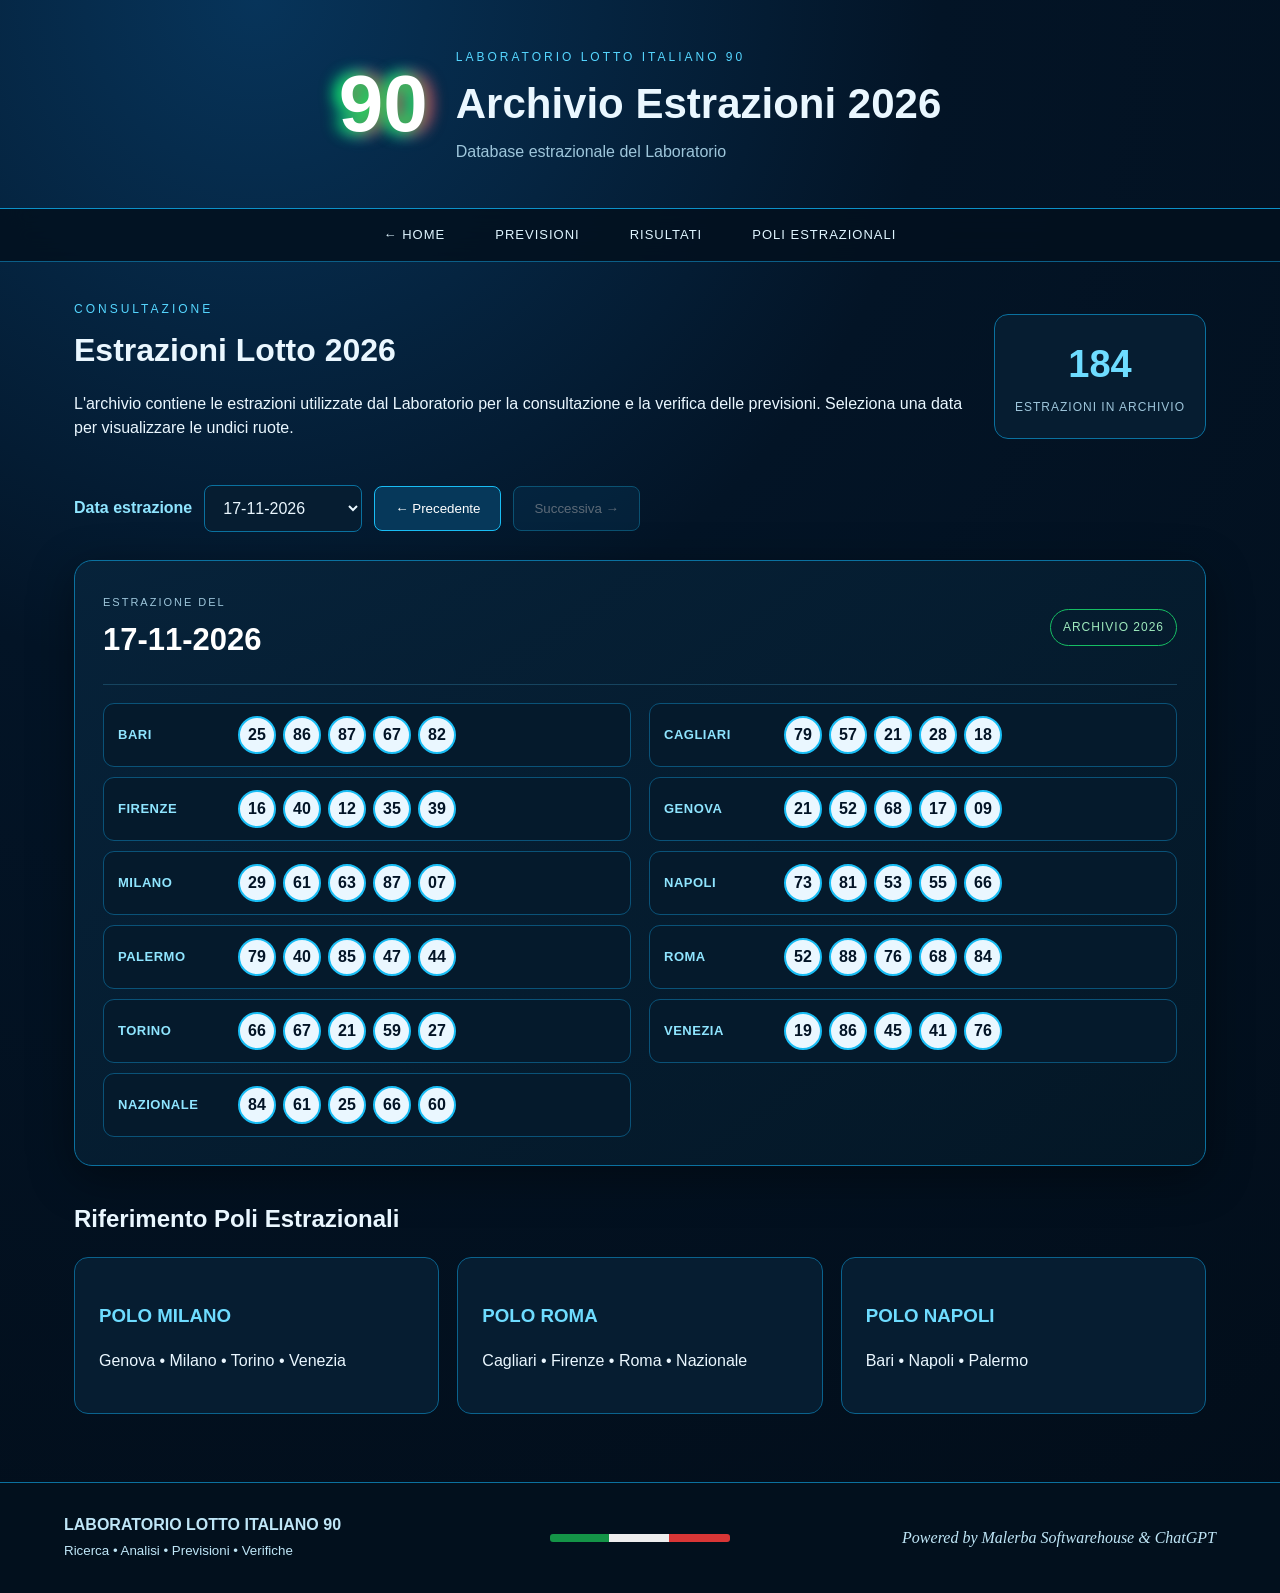
==== commit 1bde9696: "Update archivio.html" ====
--- a/archivio.html
+++ b/archivio.html
@@ -6,4 +6,4 @@
 <section class='draw-panel'><div class='draw-title'><div><span>ESTRAZIONE DEL</span><h2 id='drawDate'></h2></div><div class='db-badge'>ARCHIVIO 2026</div></div><div id='drawGrid' class='draw-grid'></div></section>
 <section class='pole-key'><h2>Riferimento Poli Estrazionali</h2><div class='poles'><article><h3>POLO MILANO</h3><p>Genova • Milano • Torino • Venezia</p></article><article><h3>POLO ROMA</h3><p>Cagliari • Firenze • Roma • Nazionale</p></article><article><h3>POLO NAPOLI</h3><p>Bari • Napoli • Palermo</p></article></div></section>
 </main><footer><div><b>LABORATORIO LOTTO ITALIANO 90</b><br><small>Ricerca • Analisi • Previsioni • Verifiche</small></div><div class='flag'></div><div class='powered'>Powered by Malerba Softwarehouse &amp; ChatGPT</div></footer>
-<script>const draws=[{"date":"02-01-2026","rows":[["BARI",[69,48,61,60,29]],["CAGLIARI",[77,53,87,29,64]],["FIRENZE",[1,83,38,53,19]],["GENOVA",[86,46,57,41,30]],["MILANO",[64,72,41,14,3]],["NAPOLI",[73,5,29,70,86]],["PALERMO",[41,66,84,14,26]],["ROMA",[41,14,60,78,88]],["TORINO",[21,70,22,52,43]],["VENEZIA",[19,54,80,64,46]],["NAZIONALE",[1,38,70,18,69]]]},{"date":"03-01-2026","rows":[["BARI",[33,13,81,4,8]],["CAGLIARI",[16,86,49,87,14]],["FIRENZE",[2,34,12,6,74]],["GENOVA",[65,45,89,90,14]],["MILANO",[16,22,31,52,44]],["NAPOLI",[78,15,13,11,29]],["PALERMO",[51,21,33,22,20]],["ROMA",[7,42,36,66,46]],["TORINO",[19,62,48,81,35]],["VENEZIA",[67,36,9,64,50]],["NAZIONALE",[18,53,11,47,55]]]},{"date":"05-01-2026","rows":[["BARI",[10,12,51,38,50]],["CAGLIARI",[30,52,60,89,35]],["FIRENZE",[20,71,41,25,49]],["GENOVA",[52,53,62,1,35]],["MILANO",[74,22,54,37,82]],["NAPOLI",[29,14,61,56,81]],["PALERMO",[56,59,69,25,51]],["ROMA",[71,4,34,6,37]],["TORINO",[59,71,42,82,23]],["VENEZIA",[55,71,27,36,77]],["NAZIONALE",[82,2,51,46,77]]]},{"date":"07-01-2026","rows":[["BARI",[28,16,31,73,84]],["CAGLIARI",[27,67,46,28,88]],["FIRENZE",[41,44,8,17,55]],["GENOVA",[5,87,54,19,23]],["MILANO",[14,27,17,61,59]],["NAPOLI",[74,4,15,75,42]],["PALERMO",[74,88,43,42,63]],["ROMA",[66,2,60,41,64]],["TORINO",[66,67,17,30,27]],["VENEZIA",[78,35,2,53,47]],["NAZIONALE",[29,62,30,74,84]]]},{"date":"08-01-2026","rows":[["BARI",[5,37,1,56,68]],["CAGLIARI",[69,22,46,89,80]],["FIRENZE",[66,68,4,65,17]],["GENOVA",[6,81,22,50,72]],["MILANO",[75,47,66,80,17]],["NAPOLI",[14,82,20,69,90]],["PALERMO",[51,20,29,72,44]],["ROMA",[60,12,69,79,15]],["TORINO",[52,77,67,84,83]],["VENEZIA",[70,37,55,89,53]],["NAZIONALE",[47,83,55,79,59]]]},{"date":"09-01-2026","rows":[["BARI",[52,39,59,58,24]],["CAGLIARI",[44,68,16,75,3]],["FIRENZE",[50,78,23,66,67]],["GENOVA",[32,76,48,64,1]],["MILANO",[68,80,19,52,5]],["NAPOLI",[39,38,65,83,53]],["PALERMO",[23,14,55,61,69]],["ROMA",[28,6,5,14,44]],["TORINO",[3,26,60,27,63]],["VENEZIA",[60,52,21,43,10]],["NAZIONALE",[84,63,60,18,66]]]},{"date":"10-01-2026","rows":[["BARI",[48,84,46,52,79]],["CAGLIARI",[84,19,9,31,81]],["FIRENZE",[11,67,65,28,75]],["GENOVA",[23,12,79,82,49]],["MILANO",[53,48,41,58,63]],["NAPOLI",[85,13,44,32,4]],["PALERMO",[68,54,35,47,67]],["ROMA",[68,40,55,6,85]],["TORINO",[67,35,62,76,68]],["VENEZIA",[71,5,46,38,34]],["NAZIONALE",[24,59,84,16,90]]]},{"date":"13-01-2026","rows":[["BARI",[75,49,5,28,85]],["CAGLIARI",[85,12,67,1,71]],["FIRENZE",[57,3,62,72,21]],["GENOVA",[3,12,52,30,81]],["MILANO",[68,2,79,8,6]],["NAPOLI",[60,23,16,29,19]],["PALERMO",[48,89,53,15,50]],["ROMA",[59,21,69,15,48]],["TORINO",[59,74,26,85,21]],["VENEZIA",[4,16,53,72,71]],["NAZIONALE",[78,38,40,23,13]]]},{"date":"15-01-2026","rows":[["BARI",[75,59,17,44,19]],["CAGLIARI",[76,88,85,23,67]],["FIRENZE",[67,25,41,62,66]],["GENOVA",[65,9,81,33,55]],["MILANO",[58,64,15,9,90]],["NAPOLI",[11,73,9,82,19]],["PALERMO",[22,28,70,51,38]],["ROMA",[47,65,2,59,83]],["TORINO",[81,56,61,33,45]],["VENEZIA",[17,29,49,11,50]],["NAZIONALE",[68,11,5,34,61]]]},{"date":"16-01-2026","rows":[["BARI",[77,44,68,87,4]],["CAGLIARI",[36,32,18,51,19]],["FIRENZE",[55,57,43,17,49]],["GENOVA",[61,78,31,41,50]],["MILANO",[17,4,29,25,3]],["NAPOLI",[16,31,85,20,86]],["PALERMO",[36,25,66,76,3]],["ROMA",[65,42,41,26,15]],["TORINO",[86,38,67,1,17]],["VENEZIA",[56,84,67,60,14]],["NAZIONALE",[58,56,80,77,72]]]},{"date":"17-01-2026","rows":[["BARI",[37,83,6,39,54]],["CAGLIARI",[76,32,75,7,63]],["FIRENZE",[31,50,38,74,51]],["GENOVA",[44,4,67,19,8]],["MILANO",[12,11,60,42,70]],["NAPOLI",[86,31,44,87,32]],["PALERMO",[58,18,26,6,20]],["ROMA",[49,67,14,66,53]],["TORINO",[48,41,42,33,45]],["VENEZIA",[80,83,19,33,5]],["NAZIONALE",[24,36,32,40,80]]]},{"date":"20-01-2026","rows":[["BARI",[78,48,43,19,39]],["CAGLIARI",[16,77,87,56,45]],["FIRENZE",[70,38,74,13,82]],["GENOVA",[29,51,24,17,90]],["MILANO",[44,8,52,31,70]],["NAPOLI",[73,89,16,72,62]],["PALERMO",[86,59,10,84,30]],["ROMA",[51,49,35,29,43]],["TORINO",[23,12,74,82,69]],["VENEZIA",[73,64,37,41,72]],["NAZIONALE",[4,35,65,2,23]]]},{"date":"22-01-2026","rows":[["BARI",[16,3,1,17,9]],["CAGLIARI",[17,30,88,19,42]],["FIRENZE",[51,83,22,61,89]],["GENOVA",[82,35,73,58,10]],["MILANO",[7,14,63,73,33]],["NAPOLI",[26,24,73,18,82]],["PALERMO",[65,52,61,43,50]],["ROMA",[49,62,11,36,6]],["TORINO",[90,8,60,29,39]],["VENEZIA",[42,1,53,35,71]],["NAZIONALE",[6,60,67,43,33]]]},{"date":"23-01-2026","rows":[["BARI",[21,8,6,36,82]],["CAGLIARI",[28,71,25,34,90]],["FIRENZE",[41,58,29,69,70]],["GENOVA",[47,42,63,78,41]],["MILANO",[71,10,4,88,62]],["NAPOLI",[33,76,77,65,9]],["PALERMO",[38,44,68,78,61]],["ROMA",[3,18,4,54,71]],["TORINO",[13,74,55,22,27]],["VENEZIA",[18,53,35,89,86]],["NAZIONALE",[57,26,18,70,12]]]},{"date":"24-01-2026","rows":[["BARI",[26,24,81,30,32]],["CAGLIARI",[84,81,48,8,49]],["FIRENZE",[64,30,70,12,89]],["GENOVA",[76,71,63,88,27]],["MILANO",[1,28,9,6,90]],["NAPOLI",[74,26,50,76,24]],["PALERMO",[9,75,88,65,13]],["ROMA",[66,13,21,65,73]],["TORINO",[78,2,90,51,16]],["VENEZIA",[23,55,60,47,17]],["NAZIONALE",[14,70,74,68,20]]]},{"date":"27-01-2026","rows":[["BARI",[14,13,48,19,45]],["CAGLIARI",[19,22,3,54,85]],["FIRENZE",[79,69,43,56,50]],["GENOVA",[11,12,8,5,43]],["MILANO",[67,15,17,78,29]],["NAPOLI",[85,42,8,60,62]],["PALERMO",[67,18,78,60,39]],["ROMA",[2,31,85,66,69]],["TORINO",[11,30,80,74,29]],["VENEZIA",[4,23,27,33,19]],["NAZIONALE",[32,68,26,1,10]]]},{"date":"29-01-2026","rows":[["BARI",[52,71,81,90,43]],["CAGLIARI",[75,28,2,58,15]],["FIRENZE",[73,57,22,69,86]],["GENOVA",[29,48,39,60,56]],["MILANO",[3,50,69,14,90]],["NAPOLI",[73,42,85,67,12]],["PALERMO",[68,72,23,66,9]],["ROMA",[20,26,19,66,56]],["TORINO",[75,4,81,14,64]],["VENEZIA",[12,15,64,67,30]],["NAZIONALE",[64,80,85,33,75]]]},{"date":"30-01-2026","rows":[["BARI",[52,28,46,44,56]],["CAGLIARI",[61,16,37,31,49]],["FIRENZE",[22,42,53,38,58]],["GENOVA",[77,51,43,54,60]],["MILANO",[8,74,79,82,33]],["NAPOLI",[52,74,25,71,70]],["PALERMO",[7,70,69,34,62]],["ROMA",[67,59,29,22,77]],["TORINO",[80,6,73,69,56]],["VENEZIA",[49,47,12,25,66]],["NAZIONALE",[54,16,59,85,68]]]},{"date":"31-01-2026","rows":[["BARI",[82,38,72,26,22]],["CAGLIARI",[2,33,12,59,1]],["FIRENZE",[10,6,1,81,39]],["GENOVA",[29,27,75,25,4]],["MILANO",[48,71,51,56,18]],["NAPOLI",[14,62,65,17,57]],["PALERMO",[13,14,87,44,57]],["ROMA",[4,39,18,29,72]],["TORINO",[8,22,53,37,78]],["VENEZIA",[21,67,61,55,60]],["NAZIONALE",[67,57,45,86,23]]]},{"date":"03-02-2026","rows":[["BARI",[26,30,24,71,38]],["CAGLIARI",[7,71,77,64,16]],["FIRENZE",[15,23,49,50,66]],["GENOVA",[65,85,1,3,68]],["MILANO",[79,21,3,43,54]],["NAPOLI",[65,72,89,76,43]],["PALERMO",[20,50,26,72,77]],["ROMA",[75,76,31,77,51]],["TORINO",[52,47,11,14,8]],["VENEZIA",[84,41,88,13,47]],["NAZIONALE",[19,3,34,61,48]]]},{"date":"05-02-2026","rows":[["BARI",[59,63,12,74,89]],["CAGLIARI",[4,60,78,51,31]],["FIRENZE",[63,56,13,84,39]],["GENOVA",[43,3,73,86,84]],["MILANO",[73,68,21,69,27]],["NAPOLI",[29,60,61,2,9]],["PALERMO",[49,28,51,89,23]],["ROMA",[43,21,77,31,30]],["TORINO",[5,25,64,76,89]],["VENEZIA",[14,16,77,51,56]],["NAZIONALE",[53,20,6,89,28]]]},{"date":"06-02-2026","rows":[["BARI",[9,55,48,87,35]],["CAGLIARI",[8,23,16,43,34]],["FIRENZE",[1,26,82,69,84]],["GENOVA",[77,4,26,23,83]],["MILANO",[89,78,30,19,76]],["NAPOLI",[78,55,72,18,54]],["PALERMO",[23,59,87,44,18]],["ROMA",[41,18,67,2,14]],["TORINO",[9,75,73,59,78]],["VENEZIA",[58,33,67,62,46]],["NAZIONALE",[57,69,68,58,37]]]},{"date":"07-02-2026","rows":[["BARI",[5,25,19,18,22]],["CAGLIARI",[42,65,5,32,14]],["FIRENZE",[59,8,45,36,25]],["GENOVA",[62,52,73,1,5]],["MILANO",[35,31,33,83,22]],["NAPOLI",[7,13,67,37,27]],["PALERMO",[64,37,12,89,60]],["ROMA",[87,66,22,16,67]],["TORINO",[15,66,30,4,47]],["VENEZIA",[30,37,72,66,38]],["NAZIONALE",[44,32,26,1,77]]]},{"date":"10-02-2026","rows":[["BARI",[20,78,56,79,86]],["CAGLIARI",[2,43,83,59,39]],["FIRENZE",[87,50,83,7,25]],["GENOVA",[44,36,43,15,53]],["MILANO",[14,39,30,35,29]],["NAPOLI",[60,34,76,50,41]],["PALERMO",[26,61,4,41,64]],["ROMA",[10,31,42,52,55]],["TORINO",[75,63,47,59,69]],["VENEZIA",[29,47,7,27,31]],["NAZIONALE",[52,57,46,19,24]]]},{"date":"12-02-2026","rows":[["BARI",[59,27,52,63,12]],["CAGLIARI",[51,2,87,11,25]],["FIRENZE",[71,20,87,65,25]],["GENOVA",[87,7,90,32,18]],["MILANO",[81,89,49,3,51]],["NAPOLI",[56,79,80,14,81]],["PALERMO",[59,77,61,42,67]],["ROMA",[26,76,54,42,55]],["TORINO",[73,52,26,44,50]],["VENEZIA",[9,29,43,63,39]],["NAZIONALE",[14,49,53,71,28]]]},{"date":"13-02-2026","rows":[["BARI",[71,7,88,38,26]],["CAGLIARI",[8,45,59,34,70]],["FIRENZE",[1,70,13,39,50]],["GENOVA",[54,26,42,41,39]],["MILANO",[51,58,82,10,72]],["NAPOLI",[57,4,49,86,54]],["PALERMO",[72,3,54,83,33]],["ROMA",[68,44,6,22,70]],["TORINO",[33,37,14,25,79]],["VENEZIA",[16,20,40,27,37]],["NAZIONALE",[88,15,53,7,80]]]},{"date":"14-02-2026","rows":[["BARI",[64,39,40,27,69]],["CAGLIARI",[49,6,34,2,3]],["FIRENZE",[79,4,56,17,8]],["GENOVA",[9,27,36,16,37]],["MILANO",[67,89,17,63,68]],["NAPOLI",[90,19,34,9,43]],["PALERMO",[51,73,39,2,65]],["ROMA",[23,77,68,44,57]],["TORINO",[37,61,38,90,74]],["VENEZIA",[21,51,83,89,23]],["NAZIONALE",[61,28,67,56,23]]]},{"date":"17-02-2026","rows":[["BARI",[40,72,47,39,63]],["CAGLIARI",[3,66,47,27,35]],["FIRENZE",[14,62,53,8,51]],["GENOVA",[55,12,81,52,4]],["MILANO",[41,31,55,23,59]],["NAPOLI",[30,9,38,14,50]],["PALERMO",[19,86,40,32,7]],["ROMA",[65,88,51,42,41]],["TORINO",[10,6,34,84,81]],["VENEZIA",[6,25,82,24,52]],["NAZIONALE",[10,74,4,29,88]]]},{"date":"19-02-2026","rows":[["BARI",[46,45,68,27,78]],["CAGLIARI",[79,9,37,13,31]],["FIRENZE",[66,9,22,29,50]],["GENOVA",[61,9,38,19,20]],["MILANO",[84,69,53,66,29]],["NAPOLI",[7,58,6,87,49]],["PALERMO",[10,29,84,22,35]],["ROMA",[28,47,11,30,24]],["TORINO",[52,73,18,87,56]],["VENEZIA",[90,86,16,36,28]],["NAZIONALE",[53,21,35,3,4]]]},{"date":"20-02-2026","rows":[["BARI",[71,19,24,7,58]],["CAGLIARI",[88,71,64,85,87]],["FIRENZE",[72,52,40,85,57]],["GENOVA",[50,27,14,18,26]],["MILANO",[31,56,50,53,58]],["NAPOLI",[6,7,54,3,72]],["PALERMO",[67,50,70,78,57]],["ROMA",[19,70,29,6,61]],["TORINO",[38,3,6,20,19]],["VENEZIA",[57,52,78,66,7]],["NAZIONALE",[63,53,25,24,15]]]},{"date":"21-02-2026","rows":[["BARI",[72,63,35,12,1]],["CAGLIARI",[2,31,1,53,10]],["FIRENZE",[30,35,5,87,42]],["GENOVA",[74,32,43,68,80]],["MILANO",[39,6,64,16,83]],["NAPOLI",[56,65,71,7,12]],["PALERMO",[11,57,50,28,71]],["ROMA",[35,23,58,89,46]],["TORINO",[27,28,74,16,75]],["VENEZIA",[68,70,27,77,83]],["NAZIONALE",[28,52,18,26,39]]]},{"date":"24-02-2026","rows":[["BARI",[78,27,14,77,57]],["CAGLIARI",[68,49,23,34,79]],["FIRENZE",[26,39,73,52,59]],["GENOVA",[15,38,45,58,79]],["MILANO",[19,70,76,68,30]],["NAPOLI",[31,88,24,48,66]],["PALERMO",[57,65,35,85,49]],["ROMA",[45,71,47,46,76]],["TORINO",[44,42,33,20,9]],["VENEZIA",[81,62,71,60,29]],["NAZIONALE",[2,33,34,44,14]]]},{"date":"26-02-2026","rows":[["BARI",[86,45,22,56,80]],["CAGLIARI",[25,46,60,14,2]],["FIRENZE",[86,30,43,3,62]],["GENOVA",[7,83,57,60,14]],["MILANO",[39,26,63,54,65]],["NAPOLI",[13,59,18,15,84]],["PALERMO",[81,78,58,87,82]],["ROMA",[69,36,51,33,71]],["TORINO",[19,54,34,26,25]],["VENEZIA",[37,23,5,44,26]],["NAZIONALE",[7,28,89,63,27]]]},{"date":"27-02-2026","rows":[["BARI",[1,31,24,71,49]],["CAGLIARI",[56,23,44,84,39]],["FIRENZE",[46,77,10,65,7]],["GENOVA",[31,82,33,84,64]],["MILANO",[58,41,28,82,18]],["NAPOLI",[5,14,52,62,57]],["PALERMO",[82,31,8,38,39]],["ROMA",[87,22,76,82,19]],["TORINO",[36,50,62,61,84]],["VENEZIA",[21,20,52,14,71]],["NAZIONALE",[86,17,1,41,20]]]},{"date":"28-02-2026","rows":[["BARI",[63,83,51,27,84]],["CAGLIARI",[70,37,29,42,28]],["FIRENZE",[73,68,88,85,75]],["GENOVA",[24,59,63,57,37]],["MILANO",[43,26,23,55,89]],["NAPOLI",[11,70,34,74,5]],["PALERMO",[80,11,55,50,68]],["ROMA",[44,50,86,75,1]],["TORINO",[78,32,90,16,9]],["VENEZIA",[4,66,13,46,25]],["NAZIONALE",[52,24,34,12,60]]]},{"date":"03-03-2026","rows":[["BARI",[36,68,14,51,50]],["CAGLIARI",[23,60,82,49,36]],["FIRENZE",[32,48,25,82,88]],["GENOVA",[5,73,60,71,67]],["MILANO",[41,4,60,37,36]],["NAPOLI",[42,68,63,44,49]],["PALERMO",[37,88,8,17,52]],["ROMA",[49,66,89,60,74]],["TORINO",[5,24,22,89,73]],["VENEZIA",[47,6,61,18,64]],["NAZIONALE",[66,39,67,74,18]]]},{"date":"05-03-2026","rows":[["BARI",[2,47,84,1,21]],["CAGLIARI",[21,15,89,19,68]],["FIRENZE",[45,4,40,30,84]],["GENOVA",[1,5,38,83,56]],["MILANO",[65,21,83,79,18]],["NAPOLI",[33,7,39,56,65]],["PALERMO",[23,51,85,58,29]],["ROMA",[47,49,67,29,89]],["TORINO",[81,43,85,82,53]],["VENEZIA",[29,85,1,66,72]],["NAZIONALE",[75,9,26,29,34]]]},{"date":"06-03-2026","rows":[["BARI",[43,76,29,71,21]],["CAGLIARI",[1,75,39,73,11]],["FIRENZE",[72,49,17,62,54]],["GENOVA",[36,51,34,56,63]],["MILANO",[59,87,52,13,16]],["NAPOLI",[13,83,19,79,66]],["PALERMO",[18,38,23,63,15]],["ROMA",[41,14,85,1,45]],["TORINO",[4,1,22,82,57]],["VENEZIA",[67,18,14,40,85]],["NAZIONALE",[59,55,62,74,12]]]},{"date":"07-03-2026","rows":[["BARI",[72,21,49,31,7]],["CAGLIARI",[28,11,57,3,85]],["FIRENZE",[41,76,27,1,79]],["GENOVA",[76,19,37,40,69]],["MILANO",[18,23,56,21,57]],["NAPOLI",[10,89,63,31,48]],["PALERMO",[39,15,85,77,14]],["ROMA",[90,51,56,89,16]],["TORINO",[10,4,73,6,61]],["VENEZIA",[89,70,46,61,56]],["NAZIONALE",[31,37,89,64,68]]]},{"date":"10-03-2026","rows":[["BARI",[22,61,39,37,34]],["CAGLIARI",[46,18,31,16,22]],["FIRENZE",[16,54,71,40,50]],["GENOVA",[21,88,14,11,13]],["MILANO",[21,14,46,69,13]],["NAPOLI",[66,89,35,26,87]],["PALERMO",[34,21,38,48,43]],["ROMA",[89,27,84,35,61]],["TORINO",[75,12,90,4,54]],["VENEZIA",[88,54,36,58,73]],["NAZIONALE",[25,85,65,61,82]]]},{"date":"12-03-2026","rows":[["BARI",[27,35,7,5,83]],["CAGLIARI",[60,75,59,40,42]],["FIRENZE",[25,2,15,26,22]],["GENOVA",[50,63,30,77,57]],["MILANO",[33,49,66,83,11]],["NAPOLI",[37,51,68,53,52]],["PALERMO",[83,64,34,59,88]],["ROMA",[55,59,9,72,52]],["TORINO",[66,72,41,53,67]],["VENEZIA",[48,71,11,55,1]],["NAZIONALE",[43,62,59,32,86]]]},{"date":"13-03-2026","rows":[["BARI",[84,21,49,24,14]],["CAGLIARI",[49,78,42,9,47]],["FIRENZE",[46,51,72,86,18]],["GENOVA",[72,71,5,80,83]],["MILANO",[58,21,35,68,60]],["NAPOLI",[50,80,25,51,6]],["PALERMO",[61,24,75,26,87]],["ROMA",[15,44,1,54,66]],["TORINO",[72,21,31,66,14]],["VENEZIA",[5,45,34,50,69]],["NAZIONALE",[7,13,60,63,81]]]},{"date":"14-03-2026","rows":[["BARI",[34,85,22,52,9]],["CAGLIARI",[88,62,57,53,80]],["FIRENZE",[11,46,34,49,15]],["GENOVA",[64,62,78,30,65]],["MILANO",[56,16,31,12,49]],["NAPOLI",[44,66,80,45,7]],["PALERMO",[39,38,83,66,84]],["ROMA",[76,52,44,4,33]],["TORINO",[38,8,17,70,5]],["VENEZIA",[84,69,42,74,29]],["NAZIONALE",[89,44,17,25,52]]]},{"date":"17-03-2026","rows":[["BARI",[49,21,62,51,47]],["CAGLIARI",[33,6,44,74,86]],["FIRENZE",[7,41,83,38,81]],["GENOVA",[64,43,29,73,19]],["MILANO",[39,82,9,41,64]],["NAPOLI",[88,54,30,75,38]],["PALERMO",[26,28,80,65,47]],["ROMA",[68,62,41,5,25]],["TORINO",[90,17,12,78,40]],["VENEZIA",[15,58,12,68,10]],["NAZIONALE",[8,14,23,27,70]]]},{"date":"19-03-2026","rows":[["BARI",[2,88,51,1,4]],["CAGLIARI",[35,37,47,40,83]],["FIRENZE",[12,34,72,24,1]],["GENOVA",[18,58,26,62,13]],["MILANO",[72,58,86,31,48]],["NAPOLI",[64,88,44,89,24]],["PALERMO",[88,14,53,87,5]],["ROMA",[52,59,26,22,73]],["TORINO",[5,37,83,85,21]],["VENEZIA",[60,28,36,87,66]],["NAZIONALE",[72,20,34,52,69]]]},{"date":"20-03-2026","rows":[["BARI",[36,23,51,64,82]],["CAGLIARI",[50,33,36,90,55]],["FIRENZE",[49,48,53,59,54]],["GENOVA",[16,41,73,62,34]],["MILANO",[43,42,59,38,75]],["NAPOLI",[25,58,62,38,80]],["PALERMO",[84,86,88,62,22]],["ROMA",[83,70,67,49,66]],["TORINO",[29,62,21,7,37]],["VENEZIA",[26,23,43,42,56]],["NAZIONALE",[2,59,4,47,32]]]},{"date":"21-03-2026","rows":[["BARI",[17,81,25,89,6]],["CAGLIARI",[83,36,5,76,69]],["FIRENZE",[6,43,60,21,44]],["GENOVA",[84,56,21,75,33]],["MILANO",[79,24,89,5,2]],["NAPOLI",[76,65,70,31,5]],["PALERMO",[29,7,67,62,18]],["ROMA",[66,10,89,57,28]],["TORINO",[18,40,85,9,4]],["VENEZIA",[51,22,11,66,73]],["NAZIONALE",[41,66,86,52,44]]]},{"date":"24-03-2026","rows":[["BARI",[51,62,27,44,28]],["CAGLIARI",[73,24,23,48,43]],["FIRENZE",[46,15,72,52,31]],["GENOVA",[17,9,29,19,27]],["MILANO",[6,70,5,76,79]],["NAPOLI",[51,16,26,11,48]],["PALERMO",[88,57,76,84,9]],["ROMA",[90,38,32,69,53]],["TORINO",[85,84,58,60,87]],["VENEZIA",[14,41,26,90,52]],["NAZIONALE",[40,24,59,1,46]]]},{"date":"26-03-2026","rows":[["BARI",[69,58,26,5,22]],["CAGLIARI",[59,33,73,2,69]],["FIRENZE",[44,49,83,75,50]],["GENOVA",[35,77,61,40,86]],["MILANO",[48,52,12,19,62]],["NAPOLI",[60,21,47,15,58]],["PALERMO",[16,27,28,83,25]],["ROMA",[35,19,85,81,24]],["TORINO",[29,44,15,70,31]],["VENEZIA",[69,20,48,55,2]],["NAZIONALE",[56,61,40,27,81]]]},{"date":"27-03-2026","rows":[["BARI",[9,7,85,34,35]],["CAGLIARI",[66,23,50,17,18]],["FIRENZE",[29,14,68,75,9]],["GENOVA",[52,88,58,19,50]],["MILANO",[7,80,5,46,90]],["NAPOLI",[16,33,75,35,17]],["PALERMO",[43,8,82,48,74]],["ROMA",[36,71,23,15,44]],["TORINO",[21,67,54,14,6]],["VENEZIA",[69,23,81,74,89]],["NAZIONALE",[83,60,76,78,7]]]},{"date":"28-03-2026","rows":[["BARI",[53,4,1,11,9]],["CAGLIARI",[67,19,47,35,64]],["FIRENZE",[13,48,58,39,15]],["GENOVA",[52,87,51,79,67]],["MILANO",[7,79,84,28,37]],["NAPOLI",[26,90,68,82,67]],["PALERMO",[38,57,65,20,56]],["ROMA",[81,66,45,53,8]],["TORINO",[29,47,55,78,71]],["VENEZIA",[7,29,76,14,15]],["NAZIONALE",[17,10,21,29,15]]]},{"date":"31-03-2026","rows":[["BARI",[64,9,80,53,34]],["CAGLIARI",[65,25,53,11,4]],["FIRENZE",[52,61,16,58,66]],["GENOVA",[28,61,2,72,60]],["MILANO",[40,87,27,22,5]],["NAPOLI",[28,17,30,29,37]],["PALERMO",[65,15,79,20,52]],["ROMA",[84,58,35,80,60]],["TORINO",[34,7,48,35,55]],["VENEZIA",[18,24,23,26,87]],["NAZIONALE",[77,81,40,26,73]]]},{"date":"02-04-2026","rows":[["BARI",[86,69,15,81,58]],["CAGLIARI",[6,55,36,30,16]],["FIRENZE",[89,1,10,45,74]],["GENOVA",[60,64,46,80,22]],["MILANO",[20,69,73,60,10]],["NAPOLI",[10,39,69,27,18]],["PALERMO",[79,54,60,50,26]],["ROMA",[15,86,20,18,90]],["TORINO",[5,21,79,26,57]],["VENEZIA",[53,14,60,52,85]],["NAZIONALE",[62,56,48,24,19]]]},{"date":"03-04-2026","rows":[["BARI",[70,81,90,42,35]],["CAGLIARI",[9,74,68,25,48]],["FIRENZE",[49,25,76,87,82]],["GENOVA",[73,24,80,85,47]],["MILANO",[4,45,73,48,42]],["NAPOLI",[51,57,56,43,50]],["PALERMO",[49,14,82,40,68]],["ROMA",[12,79,82,18,87]],["TORINO",[9,52,39,90,85]],["VENEZIA",[53,75,16,59,18]],["NAZIONALE",[84,64,17,1,32]]]},{"date":"04-04-2026","rows":[["BARI",[81,21,69,24,65]],["CAGLIARI",[40,1,30,38,25]],["FIRENZE",[18,84,24,58,63]],["GENOVA",[86,64,56,89,60]],["MILANO",[38,7,6,50,25]],["NAPOLI",[72,16,90,85,74]],["PALERMO",[23,13,20,73,14]],["ROMA",[24,52,22,1,78]],["TORINO",[16,80,35,84,22]],["VENEZIA",[36,83,9,89,51]],["NAZIONALE",[3,67,45,71,86]]]},{"date":"07-04-2026","rows":[["BARI",[80,54,31,75,71]],["CAGLIARI",[38,23,54,50,89]],["FIRENZE",[57,73,82,35,45]],["GENOVA",[58,70,12,65,85]],["MILANO",[82,20,35,14,8]],["NAPOLI",[48,65,79,52,16]],["PALERMO",[5,60,56,1,25]],["ROMA",[65,12,73,3,49]],["TORINO",[39,43,44,36,67]],["VENEZIA",[71,76,49,6,56]],["NAZIONALE",[85,42,37,41,7]]]},{"date":"09-04-2026","rows":[["BARI",[38,32,49,34,21]],["CAGLIARI",[77,90,3,60,62]],["FIRENZE",[44,30,20,49,55]],["GENOVA",[14,19,7,16,44]],["MILANO",[68,50,81,41,90]],["NAPOLI",[52,9,22,41,57]],["PALERMO",[84,26,37,77,29]],["ROMA",[43,81,52,82,89]],["TORINO",[77,81,89,29,6]],["VENEZIA",[57,41,29,53,2]],["NAZIONALE",[25,33,37,45,43]]]},{"date":"10-04-2026","rows":[["BARI",[79,7,19,57,33]],["CAGLIARI",[62,76,31,54,48]],["FIRENZE",[72,11,41,48,6]],["GENOVA",[75,60,9,41,40]],["MILANO",[79,28,27,18,48]],["NAPOLI",[2,33,78,19,74]],["PALERMO",[81,44,31,63,69]],["ROMA",[30,11,82,56,41]],["TORINO",[7,43,50,18,82]],["VENEZIA",[8,19,36,7,75]],["NAZIONALE",[18,36,75,26,27]]]},{"date":"11-04-2026","rows":[["BARI",[9,14,8,2,60]],["CAGLIARI",[50,76,13,81,49]],["FIRENZE",[8,75,5,77,51]],["GENOVA",[54,83,12,86,30]],["MILANO",[62,87,60,68,20]],["NAPOLI",[56,61,31,87,51]],["PALERMO",[9,85,24,88,18]],["ROMA",[47,56,68,63,38]],["TORINO",[23,58,89,77,46]],["VENEZIA",[80,65,57,42,22]],["NAZIONALE",[6,13,87,29,53]]]},{"date":"14-04-2026","rows":[["BARI",[12,14,29,85,76]],["CAGLIARI",[33,75,71,90,35]],["FIRENZE",[72,76,56,6,80]],["GENOVA",[37,73,8,34,78]],["MILANO",[47,85,1,11,8]],["NAPOLI",[7,30,46,29,11]],["PALERMO",[32,40,78,46,74]],["ROMA",[43,13,65,5,52]],["TORINO",[64,4,44,36,74]],["VENEZIA",[48,50,21,28,19]],["NAZIONALE",[70,88,15,44,20]]]},{"date":"16-04-2026","rows":[["BARI",[17,71,26,6,73]],["CAGLIARI",[35,72,4,61,78]],["FIRENZE",[22,30,46,57,81]],["GENOVA",[77,48,17,59,64]],["MILANO",[90,2,32,8,57]],["NAPOLI",[4,71,12,77,76]],["PALERMO",[42,87,7,24,56]],["ROMA",[32,67,3,44,38]],["TORINO",[25,48,17,9,50]],["VENEZIA",[15,81,10,3,86]],["NAZIONALE",[76,20,38,59,80]]]},{"date":"17-04-2026","rows":[["BARI",[31,34,54,63,51]],["CAGLIARI",[54,15,14,25,40]],["FIRENZE",[75,79,42,26,19]],["GENOVA",[2,67,9,42,41]],["MILANO",[34,68,73,79,3]],["NAPOLI",[47,26,31,23,63]],["PALERMO",[74,64,3,75,63]],["ROMA",[82,60,28,73,11]],["TORINO",[27,30,51,75,5]],["VENEZIA",[21,65,43,15,87]],["NAZIONALE",[48,9,72,88,29]]]},{"date":"18-04-2026","rows":[["BARI",[42,44,87,52,39]],["CAGLIARI",[20,58,64,90,31]],["FIRENZE",[37,23,45,36,62]],["GENOVA",[34,11,75,81,10]],["MILANO",[46,44,71,59,85]],["NAPOLI",[69,24,75,86,20]],["PALERMO",[85,60,81,28,9]],["ROMA",[56,71,6,31,49]],["TORINO",[5,15,32,31,82]],["VENEZIA",[1,32,27,12,50]],["NAZIONALE",[59,6,77,9,18]]]},{"date":"21-04-2026","rows":[["BARI",[9,71,42,73,26]],["CAGLIARI",[59,6,70,50,11]],["FIRENZE",[90,88,22,5,60]],["GENOVA",[23,11,79,17,40]],["MILANO",[7,16,54,20,30]],["NAPOLI",[43,9,48,16,32]],["PALERMO",[10,55,72,15,28]],["ROMA",[67,32,13,41,4]],["TORINO",[75,76,32,26,87]],["VENEZIA",[48,52,35,54,19]],["NAZIONALE",[15,39,25,33,50]]]},{"date":"23-04-2026","rows":[["BARI",[22,71,52,35,2]],["CAGLIARI",[33,7,64,51,60]],["FIRENZE",[23,47,73,31,38]],["GENOVA",[84,5,61,81,2]],["MILANO",[22,41,75,10,46]],["NAPOLI",[7,73,55,6,61]],["PALERMO",[19,41,84,77,50]],["ROMA",[9,6,69,15,38]],["TORINO",[46,89,21,26,67]],["VENEZIA",[55,37,67,49,54]],["NAZIONALE",[74,1,80,35,21]]]},{"date":"24-04-2026","rows":[["BARI",[15,88,36,90,37]],["CAGLIARI",[49,22,46,28,86]],["FIRENZE",[7,85,14,84,55]],["GENOVA",[89,69,88,41,81]],["MILANO",[71,43,45,25,3]],["NAPOLI",[83,72,60,16,21]],["PALERMO",[75,78,68,80,76]],["ROMA",[13,25,67,83,78]],["TORINO",[30,39,63,72,81]],["VENEZIA",[13,55,71,89,5]],["NAZIONALE",[42,70,22,48,41]]]},{"date":"27-04-2026","rows":[["BARI",[38,78,24,40,33]],["CAGLIARI",[26,80,5,1,48]],["FIRENZE",[80,71,74,22,67]],["GENOVA",[68,39,49,59,13]],["MILANO",[40,19,8,62,84]],["NAPOLI",[43,80,6,78,82]],["PALERMO",[37,55,68,33,11]],["ROMA",[1,4,36,81,38]],["TORINO",[17,15,75,69,76]],["VENEZIA",[70,85,24,56,53]],["NAZIONALE",[76,84,68,65,23]]]},{"date":"28-04-2026","rows":[["BARI",[68,50,33,31,23]],["CAGLIARI",[47,80,44,24,13]],["FIRENZE",[62,5,49,26,47]],["GENOVA",[22,34,29,35,86]],["MILANO",[33,45,55,78,27]],["NAPOLI",[58,36,88,47,46]],["PALERMO",[21,59,73,72,46]],["ROMA",[40,59,74,2,32]],["TORINO",[64,70,36,73,13]],["VENEZIA",[77,64,6,84,69]],["NAZIONALE",[1,14,24,4,56]]]},{"date":"30-04-2026","rows":[["BARI",[2,58,76,30,50]],["CAGLIARI",[28,6,35,51,39]],["FIRENZE",[46,27,71,88,50]],["GENOVA",[1,8,15,17,38]],["MILANO",[82,50,87,51,2]],["NAPOLI",[65,38,37,53,46]],["PALERMO",[56,62,58,10,67]],["ROMA",[57,82,49,80,2]],["TORINO",[39,74,29,35,47]],["VENEZIA",[54,76,22,73,85]],["NAZIONALE",[69,62,88,43,21]]]},{"date":"02-05-2026","rows":[["BARI",[42,46,49,16,36]],["CAGLIARI",[65,28,86,77,9]],["FIRENZE",[75,32,36,76,34]],["GENOVA",[21,43,79,20,7]],["MILANO",[81,58,49,42,13]],["NAPOLI",[64,53,8,46,44]],["PALERMO",[18,58,71,68,87]],["ROMA",[35,1,50,85,27]],["TORINO",[21,62,68,42,60]],["VENEZIA",[70,9,72,49,68]],["NAZIONALE",[30,11,15,72,51]]]},{"date":"04-05-2026","rows":[["BARI",[22,24,23,33,9]],["CAGLIARI",[40,15,22,90,51]],["FIRENZE",[70,2,71,41,40]],["GENOVA",[51,80,25,69,30]],["MILANO",[23,28,89,2,64]],["NAPOLI",[16,54,41,8,56]],["PALERMO",[18,25,11,66,36]],["ROMA",[28,7,3,47,76]],["TORINO",[72,24,1,7,70]],["VENEZIA",[10,80,17,69,13]],["NAZIONALE",[6,39,41,42,38]]]},{"date":"05-05-2026","rows":[["BARI",[13,20,43,72,40]],["CAGLIARI",[88,50,81,43,47]],["FIRENZE",[60,32,13,23,6]],["GENOVA",[71,19,22,55,39]],["MILANO",[14,9,22,16,19]],["NAPOLI",[51,69,89,62,46]],["PALERMO",[68,78,38,27,44]],["ROMA",[20,47,62,56,34]],["TORINO",[9,29,6,14,1]],["VENEZIA",[34,77,11,88,83]],["NAZIONALE",[56,26,22,77,75]]]},{"date":"07-05-2026","rows":[["BARI",[15,30,86,71,38]],["CAGLIARI",[84,4,34,42,82]],["FIRENZE",[58,60,72,41,82]],["GENOVA",[67,30,84,31,33]],["MILANO",[1,24,46,12,52]],["NAPOLI",[73,7,63,64,72]],["PALERMO",[81,18,50,75,3]],["ROMA",[44,48,47,49,30]],["TORINO",[70,14,78,90,33]],["VENEZIA",[11,62,68,54,85]],["NAZIONALE",[46,5,17,29,81]]]},{"date":"08-05-2026","rows":[["BARI",[41,9,64,6,61]],["CAGLIARI",[8,7,32,84,21]],["FIRENZE",[71,80,69,60,56]],["GENOVA",[83,49,67,54,47]],["MILANO",[17,33,51,53,4]],["NAPOLI",[26,82,7,73,53]],["PALERMO",[56,17,41,21,77]],["ROMA",[38,30,39,15,6]],["TORINO",[45,39,89,80,64]],["VENEZIA",[40,71,78,17,90]],["NAZIONALE",[1,29,66,26,51]]]},{"date":"09-05-2026","rows":[["BARI",[65,2,64,85,33]],["CAGLIARI",[28,76,58,69,64]],["FIRENZE",[15,87,69,64,22]],["GENOVA",[36,34,40,55,52]],["MILANO",[66,27,36,11,56]],["NAPOLI",[51,75,66,38,24]],["PALERMO",[28,41,2,40,44]],["ROMA",[38,34,7,36,16]],["TORINO",[54,62,73,64,30]],["VENEZIA",[81,41,84,64,89]],["NAZIONALE",[5,56,68,71,31]]]},{"date":"12-05-2026","rows":[["BARI",[63,50,72,81,69]],["CAGLIARI",[80,20,78,61,36]],["FIRENZE",[65,13,82,87,26]],["GENOVA",[23,48,30,68,75]],["MILANO",[36,90,14,85,48]],["NAPOLI",[32,42,13,54,44]],["PALERMO",[5,17,45,72,36]],["ROMA",[86,42,7,72,61]],["TORINO",[61,79,21,42,36]],["VENEZIA",[41,33,36,23,70]],["NAZIONALE",[4,32,21,31,11]]]},{"date":"14-05-2026","rows":[["BARI",[18,1,37,16,59]],["CAGLIARI",[29,67,49,4,10]],["FIRENZE",[70,33,42,39,8]],["GENOVA",[57,48,87,52,25]],["MILANO",[86,34,59,53,51]],["NAPOLI",[34,62,37,61,11]],["PALERMO",[50,54,36,4,23]],["ROMA",[40,46,70,79,37]],["TORINO",[89,32,55,53,19]],["VENEZIA",[51,84,85,66,20]],["NAZIONALE",[4,10,60,41,13]]]},{"date":"15-05-2026","rows":[["BARI",[89,4,6,43,69]],["CAGLIARI",[57,7,86,5,74]],["FIRENZE",[48,2,85,71,47]],["GENOVA",[46,80,88,1,43]],["MILANO",[34,40,38,11,57]],["NAPOLI",[3,11,6,73,58]],["PALERMO",[89,18,59,16,14]],["ROMA",[64,49,19,33,48]],["TORINO",[63,83,40,15,11]],["VENEZIA",[38,12,53,2,86]],["NAZIONALE",[68,79,32,81,12]]]},{"date":"16-05-2026","rows":[["BARI",[84,57,9,22,60]],["CAGLIARI",[52,58,80,57,76]],["FIRENZE",[50,15,63,58,60]],["GENOVA",[8,30,61,75,55]],["MILANO",[82,68,29,16,10]],["NAPOLI",[86,46,15,33,65]],["PALERMO",[46,29,73,74,37]],["ROMA",[30,15,2,87,52]],["TORINO",[15,62,82,52,67]],["VENEZIA",[58,85,40,35,48]],["NAZIONALE",[16,51,56,71,17]]]},{"date":"19-05-2026","rows":[["BARI",[31,86,56,69,65]],["CAGLIARI",[66,23,78,64,48]],["FIRENZE",[43,30,56,2,12]],["GENOVA",[75,47,20,71,18]],["MILANO",[37,35,74,85,80]],["NAPOLI",[75,66,53,89,87]],["PALERMO",[89,39,2,81,14]],["ROMA",[58,42,9,38,8]],["TORINO",[10,26,15,5,3]],["VENEZIA",[38,68,69,22,7]],["NAZIONALE",[90,21,28,85,64]]]},{"date":"21-05-2026","rows":[["BARI",[88,65,11,87,59]],["CAGLIARI",[5,64,45,80,74]],["FIRENZE",[37,56,25,19,36]],["GENOVA",[29,31,90,15,17]],["MILANO",[73,61,45,85,48]],["NAPOLI",[21,85,29,48,77]],["PALERMO",[40,2,66,87,51]],["ROMA",[23,68,57,60,26]],["TORINO",[44,4,76,5,57]],["VENEZIA",[79,86,19,29,40]],["NAZIONALE",[33,54,75,39,63]]]},{"date":"22-05-2026","rows":[["BARI",[45,50,76,1,26]],["CAGLIARI",[61,42,13,26,21]],["FIRENZE",[73,48,7,84,88]],["GENOVA",[62,77,10,13,37]],["MILANO",[71,24,74,37,12]],["NAPOLI",[25,16,57,50,43]],["PALERMO",[66,74,42,70,18]],["ROMA",[14,10,31,69,4]],["TORINO",[81,12,33,84,22]],["VENEZIA",[51,58,80,60,2]],["NAZIONALE",[45,43,82,44,90]]]},{"date":"23-05-2026","rows":[["BARI",[19,83,72,49,7]],["CAGLIARI",[53,26,63,50,33]],["FIRENZE",[15,34,10,44,19]],["GENOVA",[25,12,86,48,11]],["MILANO",[19,38,21,40,62]],["NAPOLI",[88,44,56,90,41]],["PALERMO",[31,35,42,77,14]],["ROMA",[30,43,4,38,74]],["TORINO",[68,10,56,81,86]],["VENEZIA",[3,49,16,89,84]],["NAZIONALE",[67,38,60,75,41]]]},{"date":"26-05-2026","rows":[["BARI",[37,35,74,51,18]],["CAGLIARI",[72,17,29,1,88]],["FIRENZE",[39,78,42,52,62]],["GENOVA",[44,30,37,60,1]],["MILANO",[18,29,67,2,86]],["NAPOLI",[60,87,47,69,51]],["PALERMO",[72,26,34,76,18]],["ROMA",[3,31,20,84,39]],["TORINO",[82,23,74,76,70]],["VENEZIA",[79,68,33,87,3]],["NAZIONALE",[46,63,2,41,71]]]},{"date":"28-05-2026","rows":[["BARI",[18,25,46,74,40]],["CAGLIARI",[21,3,75,5,11]],["FIRENZE",[2,22,90,1,56]],["GENOVA",[73,88,37,34,28]],["MILANO",[21,75,56,10,45]],["NAPOLI",[16,89,58,53,68]],["PALERMO",[7,6,89,20,66]],["ROMA",[49,54,8,37,83]],["TORINO",[80,19,86,66,53]],["VENEZIA",[59,63,23,30,53]],["NAZIONALE",[77,89,38,27,22]]]},{"date":"29-05-2026","rows":[["BARI",[87,60,29,36,7]],["CAGLIARI",[7,68,27,53,6]],["FIRENZE",[7,33,20,30,12]],["GENOVA",[34,30,26,13,66]],["MILANO",[60,84,81,89,10]],["NAPOLI",[56,33,52,15,72]],["PALERMO",[3,36,82,60,23]],["ROMA",[28,10,6,5,81]],["TORINO",[12,76,66,61,24]],["VENEZIA",[34,90,7,5,77]],["NAZIONALE",[6,42,2,66,87]]]},{"date":"30-05-2026","rows":[["BARI",[87,61,14,25,38]],["CAGLIARI",[72,1,87,13,26]],["FIRENZE",[34,60,5,42,54]],["GENOVA",[62,5,18,69,73]],["MILANO",[14,54,29,81,83]],["NAPOLI",[71,76,89,19,25]],["PALERMO",[33,15,48,26,65]],["ROMA",[67,47,2,86,42]],["TORINO",[78,87,66,10,52]],["VENEZIA",[84,23,40,15,24]],["NAZIONALE",[77,72,73,56,83]]]},{"date":"03-06-2026","rows":[["BARI",[6,49,53,65,25]],["CAGLIARI",[23,71,63,50,27]],["FIRENZE",[79,7,61,8,65]],["GENOVA",[5,48,79,23,16]],["MILANO",[15,40,78,47,58]],["NAPOLI",[37,81,7,34,78]],["PALERMO",[36,65,39,69,5]],["ROMA",[4,23,53,82,5]],["TORINO",[24,40,52,35,81]],["VENEZIA",[53,85,38,74,67]],["NAZIONALE",[57,31,74,75,30]]]},{"date":"04-06-2026","rows":[["BARI",[78,89,73,50,28]],["CAGLIARI",[2,59,30,60,9]],["FIRENZE",[62,56,28,72,23]],["GENOVA",[20,14,19,32,24]],["MILANO",[25,30,78,72,40]],["NAPOLI",[33,69,25,17,26]],["PALERMO",[63,24,82,1,8]],["ROMA",[21,17,23,71,31]],["TORINO",[2,76,71,58,72]],["VENEZIA",[58,48,51,78,67]],["NAZIONALE",[89,53,61,62,15]]]},{"date":"05-06-2026","rows":[["BARI",[11,36,33,25,57]],["CAGLIARI",[57,4,70,22,73]],["FIRENZE",[39,71,83,31,72]],["GENOVA",[79,89,18,80,5]],["MILANO",[15,68,19,49,87]],["NAPOLI",[10,56,66,58,7]],["PALERMO",[50,27,19,6,75]],["ROMA",[60,24,39,79,62]],["TORINO",[75,47,41,84,45]],["VENEZIA",[56,8,84,38,9]],["NAZIONALE",[61,62,68,30,75]]]},{"date":"06-06-2026","rows":[["BARI",[79,44,34,76,86]],["CAGLIARI",[16,76,87,84,37]],["FIRENZE",[70,35,43,72,4]],["GENOVA",[38,59,6,79,55]],["MILANO",[40,68,61,88,83]],["NAPOLI",[37,61,90,22,14]],["PALERMO",[31,45,90,44,26]],["ROMA",[72,4,6,41,23]],["TORINO",[65,62,34,6,86]],["VENEZIA",[34,64,59,49,71]],["NAZIONALE",[7,25,36,38,8]]]},{"date":"09-06-2026","rows":[["BARI",[31,81,28,45,85]],["CAGLIARI",[35,85,70,25,88]],["FIRENZE",[27,68,41,35,69]],["GENOVA",[52,71,88,38,27]],["MILANO",[12,82,83,25,80]],["NAPOLI",[37,10,17,48,59]],["PALERMO",[74,55,30,16,29]],["ROMA",[3,90,32,37,43]],["TORINO",[35,43,64,8,67]],["VENEZIA",[33,66,43,85,44]],["NAZIONALE",[15,32,28,67,56]]]},{"date":"11-06-2026","rows":[["BARI",[53,23,77,51,86]],["CAGLIARI",[56,76,85,17,83]],["FIRENZE",[64,3,85,23,69]],["GENOVA",[56,81,32,38,28]],["MILANO",[42,87,40,53,50]],["NAPOLI",[10,59,86,90,33]],["PALERMO",[76,59,28,24,6]],["ROMA",[76,55,69,15,74]],["TORINO",[24,79,44,62,64]],["VENEZIA",[89,3,23,37,10]],["NAZIONALE",[34,32,46,22,69]]]},{"date":"12-06-2026","rows":[["BARI",[45,77,23,71,83]],["CAGLIARI",[32,55,16,31,22]],["FIRENZE",[40,37,50,42,86]],["GENOVA",[65,69,52,36,27]],["MILANO",[59,56,79,37,64]],["NAPOLI",[8,9,43,71,28]],["PALERMO",[46,79,55,1,67]],["ROMA",[87,71,59,1,89]],["TORINO",[51,38,48,22,31]],["VENEZIA",[76,56,16,52,33]],["NAZIONALE",[35,55,72,48,67]]]},{"date":"13-06-2026","rows":[["BARI",[25,62,86,19,37]],["CAGLIARI",[3,65,84,69,63]],["FIRENZE",[84,34,83,8,26]],["GENOVA",[19,29,90,53,32]],["MILANO",[75,70,86,51,35]],["NAPOLI",[46,48,68,37,19]],["PALERMO",[16,39,87,84,74]],["ROMA",[29,42,65,54,80]],["TORINO",[77,67,68,57,45]],["VENEZIA",[5,82,85,42,19]],["NAZIONALE",[75,27,45,33,39]]]},{"date":"16-06-2026","rows":[["BARI",[50,42,62,52,7]],["CAGLIARI",[41,18,67,64,79]],["FIRENZE",[64,10,21,20,84]],["GENOVA",[15,12,37,74,8]],["MILANO",[10,44,88,20,58]],["NAPOLI",[34,15,47,23,60]],["PALERMO",[36,44,51,3,84]],["ROMA",[61,16,29,26,63]],["TORINO",[40,70,6,73,1]],["VENEZIA",[18,19,17,44,27]],["NAZIONALE",[26,79,22,4,90]]]},{"date":"18-06-2026","rows":[["BARI",[46,70,42,50,53]],["CAGLIARI",[39,1,86,43,35]],["FIRENZE",[20,29,14,81,62]],["GENOVA",[84,55,72,69,41]],["MILANO",[37,34,72,66,13]],["NAPOLI",[12,68,32,56,64]],["PALERMO",[15,62,43,58,9]],["ROMA",[65,64,11,18,62]],["TORINO",[56,82,58,85,87]],["VENEZIA",[85,86,83,62,30]],["NAZIONALE",[87,66,29,82,5]]]},{"date":"19-06-2026","rows":[["BARI",[86,18,47,54,70]],["CAGLIARI",[14,13,5,84,33]],["FIRENZE",[6,60,2,50,51]],["GENOVA",[43,90,75,70,89]],["MILANO",[13,58,43,47,88]],["NAPOLI",[36,13,8,82,43]],["PALERMO",[79,69,85,56,84]],["ROMA",[61,50,4,33,8]],["TORINO",[41,23,34,71,19]],["VENEZIA",[18,60,72,85,29]],["NAZIONALE",[16,89,51,75,15]]]},{"date":"20-06-2026","rows":[["BARI",[90,24,74,14,75]],["CAGLIARI",[79,37,32,44,27]],["FIRENZE",[7,56,79,29,44]],["GENOVA",[17,24,43,89,22]],["MILANO",[69,51,28,27,70]],["NAPOLI",[8,75,73,35,22]],["PALERMO",[58,42,78,59,9]],["ROMA",[88,78,84,68,53]],["TORINO",[61,34,65,59,27]],["VENEZIA",[37,23,76,89,86]],["NAZIONALE",[72,18,63,22,33]]]},{"date":"23-06-2026","rows":[["BARI",[42,24,70,9,58]],["CAGLIARI",[27,49,43,76,40]],["FIRENZE",[69,3,65,72,62]],["GENOVA",[19,28,3,85,75]],["MILANO",[17,5,43,40,38]],["NAPOLI",[24,55,2,32,69]],["PALERMO",[55,70,54,90,12]],["ROMA",[49,88,21,2,24]],["TORINO",[58,16,60,38,73]],["VENEZIA",[84,12,69,2,44]],["NAZIONALE",[75,14,79,44,47]]]},{"date":"25-06-2026","rows":[["BARI",[18,55,23,57,84]],["CAGLIARI",[7,82,45,52,14]],["FIRENZE",[84,78,39,33,59]],["GENOVA",[42,24,73,17,38]],["MILANO",[51,69,38,54,23]],["NAPOLI",[25,49,75,85,13]],["PALERMO",[5,37,74,28,4]],["ROMA",[29,64,63,85,75]],["TORINO",[57,23,70,21,68]],["VENEZIA",[59,11,55,60,14]],["NAZIONALE",[14,7,12,72,41]]]},{"date":"26-06-2026","rows":[["BARI",[3,59,2,56,5]],["CAGLIARI",[12,36,81,69,49]],["FIRENZE",[81,79,52,34,26]],["GENOVA",[56,17,87,66,52]],["MILANO",[77,59,11,43,3]],["NAPOLI",[27,36,43,44,71]],["PALERMO",[21,81,14,77,6]],["ROMA",[65,29,5,52,17]],["TORINO",[68,20,27,58,16]],["VENEZIA",[34,37,89,79,73]],["NAZIONALE",[10,66,80,7,77]]]},{"date":"27-06-2026","rows":[["BARI",[46,42,63,90,8]],["CAGLIARI",[86,69,76,89,55]],["FIRENZE",[77,54,87,57,88]],["GENOVA",[70,65,44,76,58]],["MILANO",[52,41,53,74,16]],["NAPOLI",[32,56,9,73,63]],["PALERMO",[17,82,87,84,67]],["ROMA",[50,9,48,79,12]],["TORINO",[81,43,75,21,38]],["VENEZIA",[15,72,65,74,60]],["NAZIONALE",[88,21,4,26,55]]]},{"date":"30-06-2026","rows":[["BARI",[24,34,77,49,16]],["CAGLIARI",[59,24,32,29,31]],["FIRENZE",[54,70,41,37,34]],["GENOVA",[66,73,58,8,82]],["MILANO",[32,45,10,26,43]],["NAPOLI",[81,14,22,80,31]],["PALERMO",[86,41,37,34,43]],["ROMA",[59,7,33,22,89]],["TORINO",[28,67,88,5,19]],["VENEZIA",[85,10,87,55,45]],["NAZIONALE",[80,58,56,6,60]]]},{"date":"02-07-2026","rows":[["BARI",[62,88,78,1,70]],["CAGLIARI",[3,40,50,84,42]],["FIRENZE",[36,58,77,41,83]],["GENOVA",[51,5,88,52,34]],["MILANO",[32,63,73,13,87]],["NAPOLI",[52,2,55,58,54]],["PALERMO",[90,23,38,86,88]],["ROMA",[63,14,84,8,35]],["TORINO",[80,82,45,83,11]],["VENEZIA",[32,8,56,85,73]],["NAZIONALE",[27,1,10,47,7]]]},{"date":"03-07-2026","rows":[["BARI",[40,29,47,24,88]],["CAGLIARI",[89,21,43,72,15]],["FIRENZE",[50,86,31,13,68]],["GENOVA",[37,76,7,90,47]],["MILANO",[26,40,23,72,86]],["NAPOLI",[15,31,36,85,74]],["PALERMO",[10,54,49,50,39]],["ROMA",[2,47,51,33,77]],["TORINO",[4,59,24,5,16]],["VENEZIA",[29,51,11,42,88]],["NAZIONALE",[31,71,15,23,16]]]},{"date":"04-07-2026","rows":[["BARI",[81,71,24,27,1]],["CAGLIARI",[38,77,61,68,78]],["FIRENZE",[61,56,5,68,17]],["GENOVA",[32,79,83,4,15]],["MILANO",[80,12,25,10,76]],["NAPOLI",[61,29,27,8,23]],["PALERMO",[88,77,45,86,23]],["ROMA",[82,76,58,22,33]],["TORINO",[22,87,35,57,62]],["VENEZIA",[6,35,37,11,36]],["NAZIONALE",[40,35,82,58,67]]]},{"date":"07-07-2026","rows":[["BARI",[31,53,78,76,37]],["CAGLIARI",[27,23,30,48,12]],["FIRENZE",[80,26,18,20,34]],["GENOVA",[11,24,8,82,15]],["MILANO",[49,2,54,33,14]],["NAPOLI",[51,63,44,18,35]],["PALERMO",[90,71,86,22,40]],["ROMA",[58,19,29,17,15]],["TORINO",[4,14,79,17,45]],["VENEZIA",[79,50,3,37,32]],["NAZIONALE",[18,43,55,23,15]]]},{"date":"09-07-2026","rows":[["BARI",[61,1,90,69,54]],["CAGLIARI",[65,75,38,74,16]],["FIRENZE",[61,33,46,9,45]],["GENOVA",[36,69,53,47,7]],["MILANO",[10,53,26,46,56]],["NAPOLI",[22,65,36,38,16]],["PALERMO",[40,48,27,14,80]],["ROMA",[44,75,74,78,8]],["TORINO",[35,83,88,13,46]],["VENEZIA",[39,46,2,75,17]],["NAZIONALE",[8,2,80,17,38]]]},{"date":"10-07-2026","rows":[["BARI",[88,71,89,31,33]],["CAGLIARI",[5,67,39,21,35]],["FIRENZE",[54,85,2,78,57]],["GENOVA",[17,45,4,25,29]],["MILANO",[56,58,49,35,8]],["NAPOLI",[49,56,19,68,8]],["PALERMO",[87,39,72,5,56]],["ROMA",[59,51,22,62,41]],["TORINO",[60,84,32,28,1]],["VENEZIA",[46,69,11,36,22]],["NAZIONALE",[22,36,41,18,76]]]},{"date":"11-07-2026","rows":[["BARI",[42,14,74,44,5]],["CAGLIARI",[81,77,15,50,53]],["FIRENZE",[81,12,77,67,64]],["GENOVA",[49,32,61,33,17]],["MILANO",[53,24,41,83,38]],["NAPOLI",[31,2,68,25,74]],["PALERMO",[27,90,75,40,10]],["ROMA",[52,68,56,78,37]],["TORINO",[54,33,64,42,5]],["VENEZIA",[49,70,73,16,6]],["NAZIONALE",[2,58,6,70,84]]]},{"date":"14-07-2026","rows":[["BARI",[48,66,9,78,35]],["CAGLIARI",[51,52,15,38,72]],["FIRENZE",[8,60,78,20,25]],["GENOVA",[46,2,5,22,81]],["MILANO",[29,68,75,53,24]],["NAPOLI",[84,12,13,81,69]],["PALERMO",[28,18,2,54,38]],["ROMA",[36,7,72,45,16]],["TORINO",[76,31,73,55,20]],["VENEZIA",[54,51,42,26,49]],["NAZIONALE",[3,75,64,9,7]]]},{"date":"16-07-2026","rows":[["BARI",[2,32,1,88,64]],["CAGLIARI",[27,43,17,46,89]],["FIRENZE",[80,63,36,57,34]],["GENOVA",[18,15,66,64,25]],["MILANO",[76,86,81,60,77]],["NAPOLI",[32,8,6,16,58]],["PALERMO",[12,78,2,38,48]],["ROMA",[23,72,85,66,62]],["TORINO",[76,45,72,62,66]],["VENEZIA",[10,8,25,23,79]],["NAZIONALE",[67,2,12,24,4]]]},{"date":"17-07-2026","rows":[["BARI",[37,63,29,38,39]],["CAGLIARI",[72,29,87,46,53]],["FIRENZE",[69,29,67,17,12]],["GENOVA",[75,1,43,89,28]],["MILANO",[52,51,25,88,63]],["NAPOLI",[73,87,27,48,76]],["PALERMO",[63,5,59,39,19]],["ROMA",[39,85,71,17,53]],["TORINO",[49,35,80,42,89]],["VENEZIA",[63,66,49,24,85]],["NAZIONALE",[73,20,56,11,35]]]},{"date":"18-07-2026","rows":[["BARI",[65,47,9,87,29]],["CAGLIARI",[47,6,30,59,72]],["FIRENZE",[22,32,30,7,43]],["GENOVA",[89,55,51,66,33]],["MILANO",[13,44,8,37,40]],["NAPOLI",[74,62,83,30,22]],["PALERMO",[14,59,78,12,34]],["ROMA",[63,69,51,12,64]],["TORINO",[14,10,38,52,12]],["VENEZIA",[51,30,11,7,3]],["NAZIONALE",[25,5,89,33,73]]]},{"date":"21-07-2026","rows":[["BARI",[52,78,36,43,39]],["CAGLIARI",[69,89,64,46,9]],["FIRENZE",[75,1,80,42,35]],["GENOVA",[85,60,15,6,32]],["MILANO",[47,77,22,36,59]],["NAPOLI",[64,68,25,45,9]],["PALERMO",[42,24,66,48,76]],["ROMA",[48,32,8,2,42]],["TORINO",[82,15,7,6,51]],["VENEZIA",[70,15,17,66,89]],["NAZIONALE",[42,17,74,50,6]]]},{"date":"23-07-2026","rows":[["BARI",[76,59,64,45,15]],["CAGLIARI",[58,75,33,44,42]],["FIRENZE",[84,4,10,15,82]],["GENOVA",[89,81,74,2,65]],["MILANO",[17,48,4,7,75]],["NAPOLI",[31,54,18,26,33]],["PALERMO",[30,57,78,6,29]],["ROMA",[85,75,8,9,62]],["TORINO",[40,18,13,66,73]],["VENEZIA",[13,78,59,23,4]],["NAZIONALE",[34,59,37,27,86]]]},{"date":"24-07-2026","rows":[["BARI",[42,60,68,78,57]],["CAGLIARI",[7,72,59,74,84]],["FIRENZE",[68,42,3,81,61]],["GENOVA",[24,88,62,66,35]],["MILANO",[24,14,73,19,72]],["NAPOLI",[40,71,57,34,1]],["PALERMO",[56,64,44,8,75]],["ROMA",[15,16,77,3,4]],["TORINO",[12,43,35,40,2]],["VENEZIA",[21,29,80,76,83]],["NAZIONALE",[37,70,84,24,76]]]},{"date":"25-07-2026","rows":[["BARI",[86,66,30,1,25]],["CAGLIARI",[14,36,79,7,51]],["FIRENZE",[89,41,87,30,23]],["GENOVA",[29,11,35,57,66]],["MILANO",[19,28,31,27,47]],["NAPOLI",[3,23,61,12,65]],["PALERMO",[61,90,47,56,34]],["ROMA",[22,26,48,50,44]],["TORINO",[62,75,23,15,13]],["VENEZIA",[80,25,84,49,61]],["NAZIONALE",[23,76,80,55,46]]]},{"date":"28-07-2026","rows":[["BARI",[82,27,80,3,69]],["CAGLIARI",[23,1,8,88,72]],["FIRENZE",[89,69,62,56,54]],["GENOVA",[71,75,43,38,69]],["MILANO",[89,71,34,29,87]],["NAPOLI",[55,10,18,72,85]],["PALERMO",[47,9,81,12,65]],["ROMA",[60,35,58,68,67]],["TORINO",[66,38,30,73,17]],["VENEZIA",[88,11,13,48,21]],["NAZIONALE",[79,56,73,5,39]]]},{"date":"30-07-2026","rows":[["BARI",[68,87,56,61,24]],["CAGLIARI",[87,73,60,89,10]],["FIRENZE",[63,39,8,73,61]],["GENOVA",[40,11,48,26,87]],["MILANO",[19,83,16,63,49]],["NAPOLI",[50,19,83,39,80]],["PALERMO",[57,35,3,46,52]],["ROMA",[64,78,3,38,46]],["TORINO",[72,69,56,85,41]],["VENEZIA",[42,9,36,43,48]],["NAZIONALE",[55,33,80,70,25]]]},{"date":"31-07-2026","rows":[["BARI",[86,82,19,73,31]],["CAGLIARI",[51,85,73,77,40]],["FIRENZE",[1,29,90,7,52]],["GENOVA",[29,32,10,49,28]],["MILANO",[41,81,49,3,4]],["NAPOLI",[82,49,1,52,59]],["PALERMO",[11,55,40,62,57]],["ROMA",[69,58,86,31,74]],["TORINO",[60,89,74,5,64]],["VENEZIA",[35,32,54,34,90]],["NAZIONALE",[53,5,21,55,13]]]},{"date":"01-08-2026","rows":[["BARI",[46,54,36,47,1]],["CAGLIARI",[77,30,4,79,18]],["FIRENZE",[84,76,10,27,44]],["GENOVA",[32,13,71,38,46]],["MILANO",[10,23,18,20,3]],["NAPOLI",[73,36,10,90,7]],["PALERMO",[61,46,24,57,32]],["ROMA",[89,78,23,7,35]],["TORINO",[21,59,34,73,86]],["VENEZIA",[74,1,30,46,54]],["NAZIONALE",[71,65,17,9,20]]]},{"date":"04-08-2026","rows":[["BARI",[40,77,49,65,43]],["CAGLIARI",[75,6,3,62,15]],["FIRENZE",[42,4,69,27,43]],["GENOVA",[5,47,57,50,89]],["MILANO",[37,88,1,85,42]],["NAPOLI",[33,28,45,18,23]],["PALERMO",[4,70,38,58,85]],["ROMA",[62,18,28,59,43]],["TORINO",[86,24,40,34,61]],["VENEZIA",[25,12,78,53,39]],["NAZIONALE",[49,7,65,62,70]]]},{"date":"06-08-2026","rows":[["BARI",[22,44,50,62,58]],["CAGLIARI",[53,16,74,65,70]],["FIRENZE",[1,59,82,13,88]],["GENOVA",[52,63,2,41,33]],["MILANO",[22,21,5,50,66]],["NAPOLI",[22,58,30,50,70]],["PALERMO",[61,69,9,8,50]],["ROMA",[7,65,52,38,84]],["TORINO",[18,4,70,34,40]],["VENEZIA",[46,8,77,83,58]],["NAZIONALE",[71,53,61,21,59]]]},{"date":"07-08-2026","rows":[["BARI",[16,13,33,61,50]],["CAGLIARI",[1,70,83,80,7]],["FIRENZE",[75,48,79,20,56]],["GENOVA",[44,62,55,42,41]],["MILANO",[21,70,16,32,45]],["NAPOLI",[71,84,70,41,16]],["PALERMO",[5,28,11,24,38]],["ROMA",[63,27,84,38,26]],["TORINO",[16,53,83,47,65]],["VENEZIA",[23,56,15,5,38]],["NAZIONALE",[5,19,75,28,27]]]},{"date":"08-08-2026","rows":[["BARI",[10,78,17,3,2]],["CAGLIARI",[88,32,59,64,50]],["FIRENZE",[28,90,84,17,65]],["GENOVA",[66,35,9,80,68]],["MILANO",[55,37,75,15,50]],["NAPOLI",[1,80,45,5,10]],["PALERMO",[24,27,4,87,19]],["ROMA",[49,85,34,82,3]],["TORINO",[54,50,31,61,26]],["VENEZIA",[36,47,8,19,89]],["NAZIONALE",[1,49,77,10,6]]]},{"date":"11-08-2026","rows":[["BARI",[38,79,5,70,31]],["CAGLIARI",[45,2,53,56,19]],["FIRENZE",[87,60,82,73,53]],["GENOVA",[64,78,82,42,41]],["MILANO",[40,88,34,30,43]],["NAPOLI",[72,21,71,68,63]],["PALERMO",[15,82,18,33,23]],["ROMA",[31,4,87,10,55]],["TORINO",[64,29,48,23,9]],["VENEZIA",[17,41,45,19,43]],["NAZIONALE",[60,14,52,58,18]]]},{"date":"13-08-2026","rows":[["BARI",[70,42,10,82,72]],["CAGLIARI",[47,88,48,24,78]],["FIRENZE",[45,26,8,35,65]],["GENOVA",[43,66,33,20,6]],["MILANO",[24,48,1,50,58]],["NAPOLI",[84,83,19,14,72]],["PALERMO",[80,11,28,60,40]],["ROMA",[73,55,34,58,37]],["TORINO",[49,46,73,45,1]],["VENEZIA",[32,28,11,21,84]],["NAZIONALE",[31,63,28,82,32]]]},{"date":"14-08-2026","rows":[["BARI",[74,22,73,87,14]],["CAGLIARI",[86,69,70,8,71]],["FIRENZE",[53,31,14,6,81]],["GENOVA",[23,84,10,63,35]],["MILANO",[40,64,54,33,80]],["NAPOLI",[10,8,35,29,83]],["PALERMO",[33,72,89,14,80]],["ROMA",[81,23,29,31,74]],["TORINO",[56,84,85,75,48]],["VENEZIA",[29,79,54,17,62]],["NAZIONALE",[22,27,11,64,15]]]},{"date":"17-08-2026","rows":[["BARI",[20,17,30,42,19]],["CAGLIARI",[44,79,25,21,66]],["FIRENZE",[32,5,3,31,42]],["GENOVA",[13,78,64,6,86]],["MILANO",[22,88,80,59,23]],["NAPOLI",[63,20,35,10,61]],["PALERMO",[66,12,49,53,7]],["ROMA",[9,39,43,81,68]],["TORINO",[5,41,22,79,16]],["VENEZIA",[42,21,59,82,83]],["NAZIONALE",[80,12,77,10,44]]]},{"date":"18-08-2026","rows":[["BARI",[59,3,51,56,2]],["CAGLIARI",[71,60,3,31,28]],["FIRENZE",[77,55,35,56,54]],["GENOVA",[67,39,32,45,8]],["MILANO",[76,83,85,50,79]],["NAPOLI",[37,35,30,47,79]],["PALERMO",[82,62,23,8,87]],["ROMA",[61,46,16,44,6]],["TORINO",[15,22,85,83,63]],["VENEZIA",[26,81,38,44,32]],["NAZIONALE",[52,42,9,60,16]]]},{"date":"20-08-2026","rows":[["BARI",[63,19,27,70,86]],["CAGLIARI",[45,67,19,57,14]],["FIRENZE",[67,84,83,86,42]],["GENOVA",[32,31,11,79,84]],["MILANO",[30,19,71,25,87]],["NAPOLI",[75,6,19,42,7]],["PALERMO",[18,81,25,40,14]],["ROMA",[56,83,54,1,18]],["TORINO",[72,84,37,45,23]],["VENEZIA",[7,63,62,56,65]],["NAZIONALE",[81,9,80,42,2]]]},{"date":"21-08-2026","rows":[["BARI",[81,63,87,20,64]],["CAGLIARI",[22,46,54,29,24]],["FIRENZE",[1,17,76,13,16]],["GENOVA",[40,66,30,11,20]],["MILANO",[87,28,5,80,60]],["NAPOLI",[13,2,74,25,9]],["PALERMO",[28,82,23,84,70]],["ROMA",[15,52,90,47,20]],["TORINO",[57,34,61,26,35]],["VENEZIA",[81,7,27,51,46]],["NAZIONALE",[51,89,82,70,37]]]},{"date":"22-08-2026","rows":[["BARI",[61,62,19,46,81]],["CAGLIARI",[64,24,53,39,33]],["FIRENZE",[36,28,47,56,44]],["GENOVA",[18,23,32,19,60]],["MILANO",[41,71,74,68,70]],["NAPOLI",[38,67,19,6,39]],["PALERMO",[80,79,1,65,81]],["ROMA",[81,59,34,89,36]],["TORINO",[83,17,39,73,38]],["VENEZIA",[72,46,49,85,52]],["NAZIONALE",[63,22,7,59,83]]]},{"date":"25-08-2026","rows":[["BARI",[15,76,24,54,46]],["CAGLIARI",[90,5,54,47,63]],["FIRENZE",[61,77,10,55,9]],["GENOVA",[66,44,47,16,83]],["MILANO",[39,62,24,78,19]],["NAPOLI",[14,15,81,2,44]],["PALERMO",[83,55,15,43,73]],["ROMA",[16,63,7,64,60]],["TORINO",[79,48,67,89,50]],["VENEZIA",[22,57,18,69,53]],["NAZIONALE",[82,50,19,62,30]]]},{"date":"27-08-2026","rows":[["BARI",[29,61,70,47,10]],["CAGLIARI",[46,18,58,17,81]],["FIRENZE",[72,11,38,28,53]],["GENOVA",[86,79,87,55,8]],["MILANO",[63,31,37,45,52]],["NAPOLI",[1,88,30,81,60]],["PALERMO",[69,36,59,75,86]],["ROMA",[51,12,65,66,37]],["TORINO",[76,62,88,75,57]],["VENEZIA",[2,19,69,59,14]],["NAZIONALE",[46,64,58,6,36]]]},{"date":"28-08-2026","rows":[["BARI",[79,83,41,52,53]],["CAGLIARI",[72,29,2,57,87]],["FIRENZE",[27,4,62,21,57]],["GENOVA",[11,24,85,79,40]],["MILANO",[74,70,48,49,80]],["NAPOLI",[71,42,70,4,39]],["PALERMO",[45,56,38,71,70]],["ROMA",[76,40,16,10,28]],["TORINO",[48,31,29,38,78]],["VENEZIA",[23,13,62,50,56]],["NAZIONALE",[73,17,7,71,89]]]},{"date":"29-08-2026","rows":[["BARI",[65,47,4,89,30]],["CAGLIARI",[72,57,10,2,43]],["FIRENZE",[32,5,71,73,41]],["GENOVA",[33,86,65,40,14]],["MILANO",[9,52,43,1,45]],["NAPOLI",[76,53,69,64,50]],["PALERMO",[39,8,61,57,18]],["ROMA",[25,40,52,75,57]],["TORINO",[86,71,17,70,79]],["VENEZIA",[16,50,79,27,48]],["NAZIONALE",[88,68,50,43,6]]]},{"date":"01-09-2026","rows":[["BARI",[56,3,8,36,64]],["CAGLIARI",[67,15,5,24,62]],["FIRENZE",[47,55,75,69,70]],["GENOVA",[63,68,60,34,84]],["MILANO",[29,60,53,31,11]],["NAPOLI",[26,60,63,89,45]],["PALERMO",[42,17,36,75,8]],["ROMA",[81,80,70,23,35]],["TORINO",[12,52,84,11,31]],["VENEZIA",[2,26,33,40,47]],["NAZIONALE",[44,79,84,74,38]]]},{"date":"03-09-2026","rows":[["BARI",[73,60,38,83,26]],["CAGLIARI",[28,59,51,8,88]],["FIRENZE",[62,26,54,5,81]],["GENOVA",[62,8,53,77,79]],["MILANO",[6,54,16,9,40]],["NAPOLI",[9,32,15,29,80]],["PALERMO",[83,76,46,49,82]],["ROMA",[80,16,31,8,88]],["TORINO",[77,40,2,74,59]],["VENEZIA",[81,30,15,80,12]],["NAZIONALE",[34,72,90,87,83]]]},{"date":"04-09-2026","rows":[["BARI",[76,30,75,20,55]],["CAGLIARI",[72,25,7,74,28]],["FIRENZE",[39,51,29,56,64]],["GENOVA",[38,8,82,53,68]],["MILANO",[16,6,10,72,11]],["NAPOLI",[81,55,23,57,88]],["PALERMO",[66,5,85,37,45]],["ROMA",[52,70,69,28,1]],["TORINO",[84,12,51,23,33]],["VENEZIA",[69,62,45,70,43]],["NAZIONALE",[39,19,74,65,32]]]},{"date":"05-09-2026","rows":[["BARI",[26,83,40,69,53]],["CAGLIARI",[13,86,41,22,23]],["FIRENZE",[45,44,78,80,89]],["GENOVA",[86,69,89,28,6]],["MILANO",[36,4,65,51,30]],["NAPOLI",[73,6,80,45,18]],["PALERMO",[61,78,14,17,24]],["ROMA",[89,29,17,32,41]],["TORINO",[78,20,74,71,83]],["VENEZIA",[19,85,16,39,42]],["NAZIONALE",[11,60,23,17,7]]]},{"date":"08-09-2026","rows":[["BARI",[55,75,52,74,27]],["CAGLIARI",[72,20,83,21,31]],["FIRENZE",[19,7,55,11,71]],["GENOVA",[34,66,57,49,10]],["MILANO",[15,72,39,35,2]],["NAPOLI",[59,47,31,82,12]],["PALERMO",[63,8,14,85,12]],["ROMA",[89,87,11,63,73]],["TORINO",[36,57,49,1,58]],["VENEZIA",[20,88,29,32,44]],["NAZIONALE",[47,81,3,30,8]]]},{"date":"10-09-2026","rows":[["BARI",[31,54,14,69,11]],["CAGLIARI",[52,41,56,44,34]],["FIRENZE",[22,13,70,3,26]],["GENOVA",[58,84,23,66,26]],["MILANO",[36,61,25,16,54]],["NAPOLI",[6,67,19,18,10]],["PALERMO",[86,87,64,11,2]],["ROMA",[20,32,81,1,72]],["TORINO",[27,61,30,88,68]],["VENEZIA",[24,61,29,34,7]],["NAZIONALE",[71,87,37,41,75]]]},{"date":"11-09-2026","rows":[["BARI",[53,20,40,62,16]],["CAGLIARI",[33,22,88,17,6]],["FIRENZE",[56,2,58,87,73]],["GENOVA",[25,74,64,59,78]],["MILANO",[38,31,49,90,28]],["NAPOLI",[71,68,84,36,66]],["PALERMO",[7,69,19,48,65]],["ROMA",[38,44,84,47,53]],["TORINO",[90,43,47,48,21]],["VENEZIA",[26,87,14,71,7]],["NAZIONALE",[62,43,83,67,6]]]},{"date":"12-09-2026","rows":[["BARI",[5,11,16,14,71]],["CAGLIARI",[45,40,73,1,53]],["FIRENZE",[48,50,34,45,63]],["GENOVA",[20,72,52,75,56]],["MILANO",[44,59,7,49,69]],["NAPOLI",[38,5,68,3,87]],["PALERMO",[52,14,58,90,37]],["ROMA",[66,6,31,10,77]],["TORINO",[60,70,32,10,62]],["VENEZIA",[26,88,64,14,4]],["NAZIONALE",[62,70,1,80,55]]]},{"date":"15-09-2026","rows":[["BARI",[3,2,53,44,29]],["CAGLIARI",[85,81,31,53,23]],["FIRENZE",[27,40,34,71,81]],["GENOVA",[55,62,72,63,27]],["MILANO",[79,9,49,80,68]],["NAPOLI",[58,90,88,77,50]],["PALERMO",[45,39,22,8,31]],["ROMA",[39,41,4,54,63]],["TORINO",[53,8,80,58,54]],["VENEZIA",[63,51,69,9,74]],["NAZIONALE",[16,45,75,60,18]]]},{"date":"17-09-2026","rows":[["BARI",[11,37,71,88,54]],["CAGLIARI",[66,38,51,42,69]],["FIRENZE",[51,2,79,25,75]],["GENOVA",[49,66,84,51,8]],["MILANO",[25,2,85,90,5]],["NAPOLI",[56,64,84,41,33]],["PALERMO",[35,21,11,64,72]],["ROMA",[83,36,81,10,22]],["TORINO",[68,7,3,37,27]],["VENEZIA",[81,31,61,33,6]],["NAZIONALE",[73,45,69,48,34]]]},{"date":"18-09-2026","rows":[["BARI",[65,30,19,81,22]],["CAGLIARI",[21,64,47,42,15]],["FIRENZE",[72,15,7,67,90]],["GENOVA",[63,61,34,76,6]],["MILANO",[80,12,7,46,79]],["NAPOLI",[87,31,9,22,53]],["PALERMO",[21,83,6,69,13]],["ROMA",[78,50,70,56,30]],["TORINO",[15,9,18,88,46]],["VENEZIA",[52,28,37,30,31]],["NAZIONALE",[49,67,78,32,50]]]},{"date":"19-09-2026","rows":[["BARI",[90,64,76,57,70]],["CAGLIARI",[77,50,7,53,43]],["FIRENZE",[80,27,5,44,89]],["GENOVA",[8,86,67,63,24]],["MILANO",[44,17,58,40,47]],["NAPOLI",[81,78,10,71,2]],["PALERMO",[86,89,26,33,3]],["ROMA",[6,12,66,63,72]],["TORINO",[29,52,81,13,54]],["VENEZIA",[62,3,59,86,5]],["NAZIONALE",[34,17,15,39,83]]]},{"date":"22-09-2026","rows":[["BARI",[55,80,12,72,3]],["CAGLIARI",[88,37,39,54,85]],["FIRENZE",[47,28,25,5,82]],["GENOVA",[56,32,53,10,24]],["MILANO",[8,90,15,35,67]],["NAPOLI",[40,47,7,86,6]],["PALERMO",[26,61,18,10,43]],["ROMA",[3,90,10,31,63]],["TORINO",[43,1,65,60,85]],["VENEZIA",[27,63,78,88,7]],["NAZIONALE",[69,74,81,61,17]]]},{"date":"24-09-2026","rows":[["BARI",[8,59,41,67,56]],["CAGLIARI",[57,66,71,70,42]],["FIRENZE",[75,15,49,21,13]],["GENOVA",[76,2,63,14,81]],["MILANO",[78,29,86,53,52]],["NAPOLI",[10,29,60,12,72]],["PALERMO",[80,25,51,20,17]],["ROMA",[70,1,47,69,64]],["TORINO",[74,18,6,75,16]],["VENEZIA",[51,54,42,57,6]],["NAZIONALE",[2,66,15,11,22]]]},{"date":"25-09-2026","rows":[["BARI",[75,14,11,34,26]],["CAGLIARI",[8,59,38,54,49]],["FIRENZE",[30,15,37,24,17]],["GENOVA",[8,19,51,74,72]],["MILANO",[18,6,57,54,87]],["NAPOLI",[25,16,85,56,78]],["PALERMO",[15,90,28,88,57]],["ROMA",[53,18,40,4,64]],["TORINO",[21,10,59,18,35]],["VENEZIA",[86,66,18,87,32]],["NAZIONALE",[18,36,79,49,16]]]},{"date":"26-09-2026","rows":[["BARI",[22,29,63,55,38]],["CAGLIARI",[2,71,47,42,75]],["FIRENZE",[9,21,74,71,19]],["GENOVA",[87,52,82,72,26]],["MILANO",[57,19,11,37,76]],["NAPOLI",[72,78,31,37,7]],["PALERMO",[82,15,68,28,60]],["ROMA",[28,67,61,82,90]],["TORINO",[67,78,56,18,59]],["VENEZIA",[84,66,75,76,43]],["NAZIONALE",[6,14,62,9,88]]]},{"date":"29-09-2026","rows":[["BARI",[17,81,63,73,60]],["CAGLIARI",[63,45,49,79,66]],["FIRENZE",[68,25,67,14,72]],["GENOVA",[57,23,8,19,39]],["MILANO",[82,63,20,30,22]],["NAPOLI",[86,5,83,46,11]],["PALERMO",[62,90,49,8,77]],["ROMA",[81,85,50,89,1]],["TORINO",[36,7,8,83,20]],["VENEZIA",[17,80,75,85,15]],["NAZIONALE",[10,6,44,75,18]]]},{"date":"01-10-2026","rows":[["BARI",[72,18,46,68,8]],["CAGLIARI",[36,73,74,13,25]],["FIRENZE",[4,45,39,75,68]],["GENOVA",[19,82,73,29,7]],["MILANO",[35,53,23,20,5]],["NAPOLI",[65,7,29,41,34]],["PALERMO",[9,51,48,31,58]],["ROMA",[87,9,90,37,10]],["TORINO",[85,67,47,49,17]],["VENEZIA",[25,52,16,72,45]],["NAZIONALE",[46,42,72,76,73]]]},{"date":"02-10-2026","rows":[["BARI",[61,45,73,41,66]],["CAGLIARI",[23,79,47,36,34]],["FIRENZE",[48,58,43,2,44]],["GENOVA",[83,87,18,12,22]],["MILANO",[59,31,22,41,46]],["NAPOLI",[70,23,27,26,5]],["PALERMO",[70,48,32,86,47]],["ROMA",[19,25,56,38,26]],["TORINO",[23,33,30,57,62]],["VENEZIA",[52,32,46,19,51]],["NAZIONALE",[39,63,14,25,85]]]},{"date":"03-10-2026","rows":[["BARI",[13,60,19,29,56]],["CAGLIARI",[19,68,31,7,26]],["FIRENZE",[83,60,63,8,5]],["GENOVA",[8,58,44,69,2]],["MILANO",[86,19,36,33,57]],["NAPOLI",[76,63,22,84,75]],["PALERMO",[3,72,53,24,38]],["ROMA",[84,28,90,6,46]],["TORINO",[47,28,33,62,55]],["VENEZIA",[42,74,38,2,90]],["NAZIONALE",[67,37,88,55,50]]]},{"date":"06-10-2026","rows":[["BARI",[50,20,35,6,4]],["CAGLIARI",[22,56,17,89,74]],["FIRENZE",[44,41,61,8,2]],["GENOVA",[55,90,74,42,52]],["MILANO",[3,80,84,33,87]],["NAPOLI",[27,30,50,80,87]],["PALERMO",[61,31,40,48,42]],["ROMA",[79,58,44,52,51]],["TORINO",[46,5,40,39,52]],["VENEZIA",[39,22,68,21,27]],["NAZIONALE",[54,84,43,6,12]]]},{"date":"08-10-2026","rows":[["BARI",[74,62,12,61,9]],["CAGLIARI",[75,78,41,86,54]],["FIRENZE",[42,65,75,16,73]],["GENOVA",[47,50,31,80,49]],["MILANO",[61,23,39,57,40]],["NAPOLI",[31,65,58,19,66]],["PALERMO",[19,26,6,71,27]],["ROMA",[40,65,45,29,49]],["TORINO",[24,67,45,64,48]],["VENEZIA",[35,61,62,19,13]],["NAZIONALE",[67,26,57,14,89]]]},{"date":"09-10-2026","rows":[["BARI",[62,74,66,81,33]],["CAGLIARI",[51,32,39,1,83]],["FIRENZE",[77,15,62,32,82]],["GENOVA",[31,55,72,32,74]],["MILANO",[56,71,15,43,23]],["NAPOLI",[33,58,60,1,71]],["PALERMO",[31,10,30,74,18]],["ROMA",[26,71,89,1,80]],["TORINO",[67,39,36,17,5]],["VENEZIA",[4,69,1,33,5]],["NAZIONALE",[54,32,23,22,51]]]},{"date":"10-10-2026","rows":[["BARI",[16,38,53,21,55]],["CAGLIARI",[21,66,30,55,62]],["FIRENZE",[30,75,23,10,68]],["GENOVA",[68,31,16,64,63]],["MILANO",[20,5,11,17,64]],["NAPOLI",[30,74,82,78,77]],["PALERMO",[17,15,50,80,44]],["ROMA",[5,32,59,39,66]],["TORINO",[31,59,56,29,20]],["VENEZIA",[11,66,7,61,88]],["NAZIONALE",[18,52,1,28,13]]]},{"date":"13-10-2026","rows":[["BARI",[56,21,79,19,67]],["CAGLIARI",[23,76,52,15,63]],["FIRENZE",[22,63,81,76,49]],["GENOVA",[17,57,79,14,68]],["MILANO",[1,3,46,32,29]],["NAPOLI",[69,23,30,80,10]],["PALERMO",[76,84,49,87,82]],["ROMA",[20,6,36,62,18]],["TORINO",[41,55,33,8,87]],["VENEZIA",[39,6,81,41,79]],["NAZIONALE",[52,33,59,45,12]]]},{"date":"15-10-2026","rows":[["BARI",[87,43,79,90,1]],["CAGLIARI",[50,81,66,56,12]],["FIRENZE",[25,37,26,82,81]],["GENOVA",[43,10,47,86,75]],["MILANO",[14,82,85,33,69]],["NAPOLI",[50,65,4,28,8]],["PALERMO",[33,34,69,80,14]],["ROMA",[8,51,61,19,16]],["TORINO",[59,55,78,11,1]],["VENEZIA",[62,7,17,1,5]],["NAZIONALE",[11,67,58,51,78]]]},{"date":"16-10-2026","rows":[["BARI",[13,7,33,24,26]],["CAGLIARI",[41,25,22,86,82]],["FIRENZE",[29,82,19,73,22]],["GENOVA",[66,84,2,41,83]],["MILANO",[72,48,32,25,3]],["NAPOLI",[46,59,14,2,22]],["PALERMO",[44,17,21,38,63]],["ROMA",[5,47,75,34,87]],["TORINO",[57,46,28,1,88]],["VENEZIA",[45,62,64,15,58]],["NAZIONALE",[28,90,30,40,36]]]},{"date":"17-10-2026","rows":[["BARI",[11,35,78,39,36]],["CAGLIARI",[27,52,13,3,21]],["FIRENZE",[51,87,73,53,67]],["GENOVA",[63,67,70,1,5]],["MILANO",[44,49,21,22,48]],["NAPOLI",[32,26,67,25,35]],["PALERMO",[19,32,38,11,85]],["ROMA",[5,74,43,78,11]],["TORINO",[74,66,81,80,51]],["VENEZIA",[12,51,63,9,84]],["NAZIONALE",[59,22,14,54,12]]]},{"date":"20-10-2026","rows":[["BARI",[54,19,90,65,23]],["CAGLIARI",[7,78,44,23,64]],["FIRENZE",[85,52,78,37,21]],["GENOVA",[14,88,68,18,29]],["MILANO",[69,16,29,53,22]],["NAPOLI",[1,76,64,21,31]],["PALERMO",[14,18,47,37,51]],["ROMA",[86,88,64,26,34]],["TORINO",[21,64,52,62,40]],["VENEZIA",[29,87,64,40,50]],["NAZIONALE",[3,52,85,23,42]]]},{"date":"22-10-2026","rows":[["BARI",[89,68,23,7,50]],["CAGLIARI",[21,80,4,51,43]],["FIRENZE",[34,25,5,77,90]],["GENOVA",[77,34,37,90,54]],["MILANO",[18,7,61,35,3]],["NAPOLI",[41,90,40,76,78]],["PALERMO",[18,80,78,12,84]],["ROMA",[40,3,7,86,30]],["TORINO",[34,56,21,10,41]],["VENEZIA",[63,78,43,68,80]],["NAZIONALE",[76,38,65,21,3]]]},{"date":"23-10-2026","rows":[["BARI",[36,44,37,58,14]],["CAGLIARI",[80,73,4,1,89]],["FIRENZE",[6,36,12,53,66]],["GENOVA",[85,3,23,49,13]],["MILANO",[83,2,4,87,89]],["NAPOLI",[27,74,72,31,13]],["PALERMO",[44,48,20,51,16]],["ROMA",[83,7,89,84,46]],["TORINO",[21,7,29,79,17]],["VENEZIA",[67,52,84,57,16]],["NAZIONALE",[69,7,47,52,59]]]},{"date":"24-10-2026","rows":[["BARI",[35,47,84,9,72]],["CAGLIARI",[77,70,12,34,25]],["FIRENZE",[36,64,15,34,23]],["GENOVA",[83,69,12,85,78]],["MILANO",[13,29,19,62,66]],["NAPOLI",[3,28,22,43,80]],["PALERMO",[17,40,14,29,72]],["ROMA",[35,70,3,33,90]],["TORINO",[57,52,75,62,42]],["VENEZIA",[82,43,14,1,45]],["NAZIONALE",[63,89,32,41,67]]]},{"date":"27-10-2026","rows":[["BARI",[65,57,90,11,73]],["CAGLIARI",[33,23,74,87,8]],["FIRENZE",[42,4,13,18,20]],["GENOVA",[32,42,69,22,50]],["MILANO",[57,41,39,10,3]],["NAPOLI",[58,22,28,45,39]],["PALERMO",[21,3,66,26,6]],["ROMA",[51,31,64,89,37]],["TORINO",[70,8,90,78,26]],["VENEZIA",[65,53,3,36,56]],["NAZIONALE",[44,28,46,23,2]]]},{"date":"29-10-2026","rows":[["BARI",[28,19,52,20,46]],["CAGLIARI",[21,63,52,31,26]],["FIRENZE",[86,15,6,28,25]],["GENOVA",[35,59,20,34,30]],["MILANO",[54,47,64,48,30]],["NAPOLI",[15,2,46,88,49]],["PALERMO",[64,66,68,71,28]],["ROMA",[47,32,22,90,36]],["TORINO",[73,61,10,24,59]],["VENEZIA",[54,60,33,20,14]],["NAZIONALE",[6,53,88,72,81]]]},{"date":"30-10-2026","rows":[["BARI",[58,79,20,27,7]],["CAGLIARI",[64,45,51,54,62]],["FIRENZE",[84,69,21,54,78]],["GENOVA",[70,24,76,56,73]],["MILANO",[32,36,19,33,72]],["NAPOLI",[1,38,67,70,36]],["PALERMO",[78,4,72,84,74]],["ROMA",[58,70,85,21,34]],["TORINO",[49,82,36,69,84]],["VENEZIA",[21,86,70,33,63]],["NAZIONALE",[6,24,10,28,63]]]},{"date":"31-10-2026","rows":[["BARI",[15,60,11,81,74]],["CAGLIARI",[24,40,55,20,9]],["FIRENZE",[63,14,53,68,73]],["GENOVA",[55,16,90,39,58]],["MILANO",[19,72,51,41,39]],["NAPOLI",[9,17,13,70,47]],["PALERMO",[41,17,54,38,20]],["ROMA",[47,81,19,75,52]],["TORINO",[74,20,44,67,55]],["VENEZIA",[4,44,50,3,58]],["NAZIONALE",[90,9,57,2,28]]]},{"date":"03-11-2026","rows":[["BARI",[60,81,39,27,89]],["CAGLIARI",[49,40,60,34,57]],["FIRENZE",[33,90,53,40,10]],["GENOVA",[18,81,28,44,52]],["MILANO",[12,50,54,43,81]],["NAPOLI",[74,79,42,24,17]],["PALERMO",[51,31,10,90,62]],["ROMA",[23,27,40,65,28]],["TORINO",[89,44,69,4,21]],["VENEZIA",[19,33,78,37,59]],["NAZIONALE",[1,56,18,50,68]]]},{"date":"05-11-2026","rows":[["BARI",[76,65,54,69,19]],["CAGLIARI",[51,45,32,85,7]],["FIRENZE",[25,34,49,51,41]],["GENOVA",[78,84,73,48,65]],["MILANO",[50,1,28,32,20]],["NAPOLI",[2,35,64,90,38]],["PALERMO",[3,24,76,43,62]],["ROMA",[78,35,2,74,26]],["TORINO",[4,21,68,15,39]],["VENEZIA",[68,50,17,87,41]],["NAZIONALE",[45,48,22,32,5]]]},{"date":"06-11-2026","rows":[["BARI",[17,8,89,77,52]],["CAGLIARI",[80,40,61,58,89]],["FIRENZE",[43,81,29,63,13]],["GENOVA",[52,7,1,28,24]],["MILANO",[29,65,54,84,59]],["NAPOLI",[27,15,38,4,75]],["PALERMO",[87,41,64,61,76]],["ROMA",[67,21,48,12,87]],["TORINO",[60,73,44,49,83]],["VENEZIA",[16,34,17,89,50]],["NAZIONALE",[48,68,49,46,70]]]},{"date":"07-11-2026","rows":[["BARI",[64,9,1,8,12]],["CAGLIARI",[79,52,86,90,87]],["FIRENZE",[29,68,25,2,86]],["GENOVA",[25,26,48,77,9]],["MILANO",[16,48,65,72,44]],["NAPOLI",[9,47,49,80,57]],["PALERMO",[4,8,70,46,45]],["ROMA",[6,24,85,65,26]],["TORINO",[2,85,26,10,20]],["VENEZIA",[7,69,28,37,82]],["NAZIONALE",[75,8,82,15,47]]]},{"date":"10-11-2026","rows":[["BARI",[21,84,59,74,86]],["CAGLIARI",[87,77,19,64,82]],["FIRENZE",[5,54,48,84,1]],["GENOVA",[26,81,55,30,80]],["MILANO",[24,13,43,26,23]],["NAPOLI",[21,1,27,43,77]],["PALERMO",[71,47,74,82,32]],["ROMA",[24,72,30,13,52]],["TORINO",[23,2,9,83,24]],["VENEZIA",[42,75,77,35,25]],["NAZIONALE",[89,44,13,26,88]]]},{"date":"12-11-2026","rows":[["BARI",[73,79,45,13,25]],["CAGLIARI",[70,33,11,71,37]],["FIRENZE",[22,62,56,50,13]],["GENOVA",[11,53,42,74,9]],["MILANO",[21,66,1,32,7]],["NAPOLI",[62,3,68,61,63]],["PALERMO",[55,86,62,11,73]],["ROMA",[32,38,36,57,55]],["TORINO",[28,46,88,21,71]],["VENEZIA",[25,10,36,89,29]],["NAZIONALE",[72,32,56,25,43]]]},{"date":"13-11-2026","rows":[["BARI",[26,62,2,12,66]],["CAGLIARI",[54,68,10,53,1]],["FIRENZE",[65,49,29,60,37]],["GENOVA",[74,14,33,32,5]],["MILANO",[72,56,80,71,8]],["NAPOLI",[58,15,32,51,36]],["PALERMO",[60,53,70,18,20]],["ROMA",[22,15,59,30,58]],["TORINO",[84,64,41,21,39]],["VENEZIA",[86,66,67,5,84]],["NAZIONALE",[25,30,46,43,13]]]},{"date":"14-11-2026","rows":[["BARI",[38,30,6,56,57]],["CAGLIARI",[71,18,42,67,54]],["FIRENZE",[89,57,21,25,62]],["GENOVA",[24,47,88,65,70]],["MILANO",[13,63,10,24,5]],["NAPOLI",[55,69,35,36,90]],["PALERMO",[71,14,27,34,80]],["ROMA",[35,1,54,36,51]],["TORINO",[48,31,21,19,87]],["VENEZIA",[32,85,59,40,25]],["NAZIONALE",[36,1,32,18,5]]]}]; const sel=document.getElementById('dateSelect'), grid=document.getElementById('drawGrid'); document.getElementById('count').textContent=draws.length; draws.slice().reverse().forEach((d,i)=>{let o=document.createElement('option');o.value=draws.length-1-i;o.textContent=d.date;sel.appendChild(o)}); function render(idx){idx=Number(idx); const d=draws[idx]; sel.value=idx; document.getElementById('drawDate').textContent=d.date; grid.innerHTML=d.rows.map(([r,ns])=>`<article class="wheel-row"><b>${r}</b><div class="balls">${ns.map(n=>`<span>${String(n).padStart(2,'0')}</span>`).join('')}</div></article>`).join(''); document.getElementById('prevBtn').disabled=idx<=0; document.getElementById('nextBtn').disabled=idx>=draws.length-1;} sel.addEventListener('change',()=>render(sel.value)); document.getElementById('prevBtn').onclick=()=>render(Number(sel.value)-1); document.getElementById('nextBtn').onclick=()=>render(Number(sel.value)+1); render(draws.length-1);</script></body></html>
+<script>const draws=[{"date":"02-01-2026","rows":[["BARI",[69,48,61,60,29]],["CAGLIARI",[77,53,87,29,64]],["FIRENZE",[1,83,38,53,19]],["GENOVA",[86,46,57,41,30]],["MILANO",[64,72,41,14,3]],["NAPOLI",[73,5,29,70,86]],["PALERMO",[41,66,84,14,26]],["ROMA",[41,14,60,78,88]],["TORINO",[21,70,22,52,43]],["VENEZIA",[19,54,80,64,46]],["NAZIONALE",[1,38,70,18,69]]]},{"date":"03-01-2026","rows":[["BARI",[33,13,81,4,8]],["CAGLIARI",[16,86,49,87,14]],["FIRENZE",[2,34,12,6,74]],["GENOVA",[65,45,89,90,14]],["MILANO",[16,22,31,52,44]],["NAPOLI",[78,15,13,11,29]],["PALERMO",[51,21,33,22,20]],["ROMA",[7,42,36,66,46]],["TORINO",[19,62,48,81,35]],["VENEZIA",[67,36,9,64,50]],["NAZIONALE",[18,53,11,47,55]]]},{"date":"05-01-2026","rows":[["BARI",[10,12,51,38,50]],["CAGLIARI",[30,52,60,89,35]],["FIRENZE",[20,71,41,25,49]],["GENOVA",[52,53,62,1,35]],["MILANO",[74,22,54,37,82]],["NAPOLI",[29,14,61,56,81]],["PALERMO",[56,59,69,25,51]],["ROMA",[71,4,34,6,37]],["TORINO",[59,71,42,82,23]],["VENEZIA",[55,71,27,36,77]],["NAZIONALE",[82,2,51,46,77]]]},{"date":"07-01-2026","rows":[["BARI",[28,16,31,73,84]],["CAGLIARI",[27,67,46,28,88]],["FIRENZE",[41,44,8,17,55]],["GENOVA",[5,87,54,19,23]],["MILANO",[14,27,17,61,59]],["NAPOLI",[74,4,15,75,42]],["PALERMO",[74,88,43,42,63]],["ROMA",[66,2,60,41,64]],["TORINO",[66,67,17,30,27]],["VENEZIA",[78,35,2,53,47]],["NAZIONALE",[29,62,30,74,84]]]},{"date":"08-01-2026","rows":[["BARI",[5,37,1,56,68]],["CAGLIARI",[69,22,46,89,80]],["FIRENZE",[66,68,4,65,17]],["GENOVA",[6,81,22,50,72]],["MILANO",[75,47,66,80,17]],["NAPOLI",[14,82,20,69,90]],["PALERMO",[51,20,29,72,44]],["ROMA",[60,12,69,79,15]],["TORINO",[52,77,67,84,83]],["VENEZIA",[70,37,55,89,53]],["NAZIONALE",[47,83,55,79,59]]]},{"date":"09-01-2026","rows":[["BARI",[52,39,59,58,24]],["CAGLIARI",[44,68,16,75,3]],["FIRENZE",[50,78,23,66,67]],["GENOVA",[32,76,48,64,1]],["MILANO",[68,80,19,52,5]],["NAPOLI",[39,38,65,83,53]],["PALERMO",[23,14,55,61,69]],["ROMA",[28,6,5,14,44]],["TORINO",[3,26,60,27,63]],["VENEZIA",[60,52,21,43,10]],["NAZIONALE",[84,63,60,18,66]]]},{"date":"10-01-2026","rows":[["BARI",[48,84,46,52,79]],["CAGLIARI",[84,19,9,31,81]],["FIRENZE",[11,67,65,28,75]],["GENOVA",[23,12,79,82,49]],["MILANO",[53,48,41,58,63]],["NAPOLI",[85,13,44,32,4]],["PALERMO",[68,54,35,47,67]],["ROMA",[68,40,55,6,85]],["TORINO",[67,35,62,76,68]],["VENEZIA",[71,5,46,38,34]],["NAZIONALE",[24,59,84,16,90]]]},{"date":"13-01-2026","rows":[["BARI",[75,49,5,28,85]],["CAGLIARI",[85,12,67,1,71]],["FIRENZE",[57,3,62,72,21]],["GENOVA",[3,12,52,30,81]],["MILANO",[68,2,79,8,6]],["NAPOLI",[60,23,16,29,19]],["PALERMO",[48,89,53,15,50]],["ROMA",[59,21,69,15,48]],["TORINO",[59,74,26,85,21]],["VENEZIA",[4,16,53,72,71]],["NAZIONALE",[78,38,40,23,13]]]},{"date":"15-01-2026","rows":[["BARI",[75,59,17,44,19]],["CAGLIARI",[76,88,85,23,67]],["FIRENZE",[67,25,41,62,66]],["GENOVA",[65,9,81,33,55]],["MILANO",[58,64,15,9,90]],["NAPOLI",[11,73,9,82,19]],["PALERMO",[22,28,70,51,38]],["ROMA",[47,65,2,59,83]],["TORINO",[81,56,61,33,45]],["VENEZIA",[17,29,49,11,50]],["NAZIONALE",[68,11,5,34,61]]]},{"date":"16-01-2026","rows":[["BARI",[77,44,68,87,4]],["CAGLIARI",[36,32,18,51,19]],["FIRENZE",[55,57,43,17,49]],["GENOVA",[61,78,31,41,50]],["MILANO",[17,4,29,25,3]],["NAPOLI",[16,31,85,20,86]],["PALERMO",[36,25,66,76,3]],["ROMA",[65,42,41,26,15]],["TORINO",[86,38,67,1,17]],["VENEZIA",[56,84,67,60,14]],["NAZIONALE",[58,56,80,77,72]]]},{"date":"17-01-2026","rows":[["BARI",[37,83,6,39,54]],["CAGLIARI",[76,32,75,7,63]],["FIRENZE",[31,50,38,74,51]],["GENOVA",[44,4,67,19,8]],["MILANO",[12,11,60,42,70]],["NAPOLI",[86,31,44,87,32]],["PALERMO",[58,18,26,6,20]],["ROMA",[49,67,14,66,53]],["TORINO",[48,41,42,33,45]],["VENEZIA",[80,83,19,33,5]],["NAZIONALE",[24,36,32,40,80]]]},{"date":"20-01-2026","rows":[["BARI",[78,48,43,19,39]],["CAGLIARI",[16,77,87,56,45]],["FIRENZE",[70,38,74,13,82]],["GENOVA",[29,51,24,17,90]],["MILANO",[44,8,52,31,70]],["NAPOLI",[73,89,16,72,62]],["PALERMO",[86,59,10,84,30]],["ROMA",[51,49,35,29,43]],["TORINO",[23,12,74,82,69]],["VENEZIA",[73,64,37,41,72]],["NAZIONALE",[4,35,65,2,23]]]},{"date":"22-01-2026","rows":[["BARI",[16,3,1,17,9]],["CAGLIARI",[17,30,88,19,42]],["FIRENZE",[51,83,22,61,89]],["GENOVA",[82,35,73,58,10]],["MILANO",[7,14,63,73,33]],["NAPOLI",[26,24,73,18,82]],["PALERMO",[65,52,61,43,50]],["ROMA",[49,62,11,36,6]],["TORINO",[90,8,60,29,39]],["VENEZIA",[42,1,53,35,71]],["NAZIONALE",[6,60,67,43,33]]]},{"date":"23-01-2026","rows":[["BARI",[21,8,6,36,82]],["CAGLIARI",[28,71,25,34,90]],["FIRENZE",[41,58,29,69,70]],["GENOVA",[47,42,63,78,41]],["MILANO",[71,10,4,88,62]],["NAPOLI",[33,76,77,65,9]],["PALERMO",[38,44,68,78,61]],["ROMA",[3,18,4,54,71]],["TORINO",[13,74,55,22,27]],["VENEZIA",[18,53,35,89,86]],["NAZIONALE",[57,26,18,70,12]]]},{"date":"24-01-2026","rows":[["BARI",[26,24,81,30,32]],["CAGLIARI",[84,81,48,8,49]],["FIRENZE",[64,30,70,12,89]],["GENOVA",[76,71,63,88,27]],["MILANO",[1,28,9,6,90]],["NAPOLI",[74,26,50,76,24]],["PALERMO",[9,75,88,65,13]],["ROMA",[66,13,21,65,73]],["TORINO",[78,2,90,51,16]],["VENEZIA",[23,55,60,47,17]],["NAZIONALE",[14,70,74,68,20]]]},{"date":"27-01-2026","rows":[["BARI",[14,13,48,19,45]],["CAGLIARI",[19,22,3,54,85]],["FIRENZE",[79,69,43,56,50]],["GENOVA",[11,12,8,5,43]],["MILANO",[67,15,17,78,29]],["NAPOLI",[85,42,8,60,62]],["PALERMO",[67,18,78,60,39]],["ROMA",[2,31,85,66,69]],["TORINO",[11,30,80,74,29]],["VENEZIA",[4,23,27,33,19]],["NAZIONALE",[32,68,26,1,10]]]},{"date":"29-01-2026","rows":[["BARI",[52,71,81,90,43]],["CAGLIARI",[75,28,2,58,15]],["FIRENZE",[73,57,22,69,86]],["GENOVA",[29,48,39,60,56]],["MILANO",[3,50,69,14,90]],["NAPOLI",[73,42,85,67,12]],["PALERMO",[68,72,23,66,9]],["ROMA",[20,26,19,66,56]],["TORINO",[75,4,81,14,64]],["VENEZIA",[12,15,64,67,30]],["NAZIONALE",[64,80,85,33,75]]]},{"date":"30-01-2026","rows":[["BARI",[52,28,46,44,56]],["CAGLIARI",[61,16,37,31,49]],["FIRENZE",[22,42,53,38,58]],["GENOVA",[77,51,43,54,60]],["MILANO",[8,74,79,82,33]],["NAPOLI",[52,74,25,71,70]],["PALERMO",[7,70,69,34,62]],["ROMA",[67,59,29,22,77]],["TORINO",[80,6,73,69,56]],["VENEZIA",[49,47,12,25,66]],["NAZIONALE",[54,16,59,85,68]]]},{"date":"31-01-2026","rows":[["BARI",[82,38,72,26,22]],["CAGLIARI",[2,33,12,59,1]],["FIRENZE",[10,6,1,81,39]],["GENOVA",[29,27,75,25,4]],["MILANO",[48,71,51,56,18]],["NAPOLI",[14,62,65,17,57]],["PALERMO",[13,14,87,44,57]],["ROMA",[4,39,18,29,72]],["TORINO",[8,22,53,37,78]],["VENEZIA",[21,67,61,55,60]],["NAZIONALE",[67,57,45,86,23]]]},{"date":"03-02-2026","rows":[["BARI",[26,30,24,71,38]],["CAGLIARI",[7,71,77,64,16]],["FIRENZE",[15,23,49,50,66]],["GENOVA",[65,85,1,3,68]],["MILANO",[79,21,3,43,54]],["NAPOLI",[65,72,89,76,43]],["PALERMO",[20,50,26,72,77]],["ROMA",[75,76,31,77,51]],["TORINO",[52,47,11,14,8]],["VENEZIA",[84,41,88,13,47]],["NAZIONALE",[19,3,34,61,48]]]},{"date":"05-02-2026","rows":[["BARI",[59,63,12,74,89]],["CAGLIARI",[4,60,78,51,31]],["FIRENZE",[63,56,13,84,39]],["GENOVA",[43,3,73,86,84]],["MILANO",[73,68,21,69,27]],["NAPOLI",[29,60,61,2,9]],["PALERMO",[49,28,51,89,23]],["ROMA",[43,21,77,31,30]],["TORINO",[5,25,64,76,89]],["VENEZIA",[14,16,77,51,56]],["NAZIONALE",[53,20,6,89,28]]]},{"date":"06-02-2026","rows":[["BARI",[9,55,48,87,35]],["CAGLIARI",[8,23,16,43,34]],["FIRENZE",[1,26,82,69,84]],["GENOVA",[77,4,26,23,83]],["MILANO",[89,78,30,19,76]],["NAPOLI",[78,55,72,18,54]],["PALERMO",[23,59,87,44,18]],["ROMA",[41,18,67,2,14]],["TORINO",[9,75,73,59,78]],["VENEZIA",[58,33,67,62,46]],["NAZIONALE",[57,69,68,58,37]]]},{"date":"07-02-2026","rows":[["BARI",[5,25,19,18,22]],["CAGLIARI",[42,65,5,32,14]],["FIRENZE",[59,8,45,36,25]],["GENOVA",[62,52,73,1,5]],["MILANO",[35,31,33,83,22]],["NAPOLI",[7,13,67,37,27]],["PALERMO",[64,37,12,89,60]],["ROMA",[87,66,22,16,67]],["TORINO",[15,66,30,4,47]],["VENEZIA",[30,37,72,66,38]],["NAZIONALE",[44,32,26,1,77]]]},{"date":"10-02-2026","rows":[["BARI",[20,78,56,79,86]],["CAGLIARI",[2,43,83,59,39]],["FIRENZE",[87,50,83,7,25]],["GENOVA",[44,36,43,15,53]],["MILANO",[14,39,30,35,29]],["NAPOLI",[60,34,76,50,41]],["PALERMO",[26,61,4,41,64]],["ROMA",[10,31,42,52,55]],["TORINO",[75,63,47,59,69]],["VENEZIA",[29,47,7,27,31]],["NAZIONALE",[52,57,46,19,24]]]},{"date":"12-02-2026","rows":[["BARI",[59,27,52,63,12]],["CAGLIARI",[51,2,87,11,25]],["FIRENZE",[71,20,87,65,25]],["GENOVA",[87,7,90,32,18]],["MILANO",[81,89,49,3,51]],["NAPOLI",[56,79,80,14,81]],["PALERMO",[59,77,61,42,67]],["ROMA",[26,76,54,42,55]],["TORINO",[73,52,26,44,50]],["VENEZIA",[9,29,43,63,39]],["NAZIONALE",[14,49,53,71,28]]]},{"date":"13-02-2026","rows":[["BARI",[71,7,88,38,26]],["CAGLIARI",[8,45,59,34,70]],["FIRENZE",[1,70,13,39,50]],["GENOVA",[54,26,42,41,39]],["MILANO",[51,58,82,10,72]],["NAPOLI",[57,4,49,86,54]],["PALERMO",[72,3,54,83,33]],["ROMA",[68,44,6,22,70]],["TORINO",[33,37,14,25,79]],["VENEZIA",[16,20,40,27,37]],["NAZIONALE",[88,15,53,7,80]]]},{"date":"14-02-2026","rows":[["BARI",[64,39,40,27,69]],["CAGLIARI",[49,6,34,2,3]],["FIRENZE",[79,4,56,17,8]],["GENOVA",[9,27,36,16,37]],["MILANO",[67,89,17,63,68]],["NAPOLI",[90,19,34,9,43]],["PALERMO",[51,73,39,2,65]],["ROMA",[23,77,68,44,57]],["TORINO",[37,61,38,90,74]],["VENEZIA",[21,51,83,89,23]],["NAZIONALE",[61,28,67,56,23]]]},{"date":"17-02-2026","rows":[["BARI",[40,72,47,39,63]],["CAGLIARI",[3,66,47,27,35]],["FIRENZE",[14,62,53,8,51]],["GENOVA",[55,12,81,52,4]],["MILANO",[41,31,55,23,59]],["NAPOLI",[30,9,38,14,50]],["PALERMO",[19,86,40,32,7]],["ROMA",[65,88,51,42,41]],["TORINO",[10,6,34,84,81]],["VENEZIA",[6,25,82,24,52]],["NAZIONALE",[10,74,4,29,88]]]},{"date":"19-02-2026","rows":[["BARI",[46,45,68,27,78]],["CAGLIARI",[79,9,37,13,31]],["FIRENZE",[66,9,22,29,50]],["GENOVA",[61,9,38,19,20]],["MILANO",[84,69,53,66,29]],["NAPOLI",[7,58,6,87,49]],["PALERMO",[10,29,84,22,35]],["ROMA",[28,47,11,30,24]],["TORINO",[52,73,18,87,56]],["VENEZIA",[90,86,16,36,28]],["NAZIONALE",[53,21,35,3,4]]]},{"date":"20-02-2026","rows":[["BARI",[71,19,24,7,58]],["CAGLIARI",[88,71,64,85,87]],["FIRENZE",[72,52,40,85,57]],["GENOVA",[50,27,14,18,26]],["MILANO",[31,56,50,53,58]],["NAPOLI",[6,7,54,3,72]],["PALERMO",[67,50,70,78,57]],["ROMA",[19,70,29,6,61]],["TORINO",[38,3,6,20,19]],["VENEZIA",[57,52,78,66,7]],["NAZIONALE",[63,53,25,24,15]]]},{"date":"21-02-2026","rows":[["BARI",[72,63,35,12,1]],["CAGLIARI",[2,31,1,53,10]],["FIRENZE",[30,35,5,87,42]],["GENOVA",[74,32,43,68,80]],["MILANO",[39,6,64,16,83]],["NAPOLI",[56,65,71,7,12]],["PALERMO",[11,57,50,28,71]],["ROMA",[35,23,58,89,46]],["TORINO",[27,28,74,16,75]],["VENEZIA",[68,70,27,77,83]],["NAZIONALE",[28,52,18,26,39]]]},{"date":"24-02-2026","rows":[["BARI",[78,27,14,77,57]],["CAGLIARI",[68,49,23,34,79]],["FIRENZE",[26,39,73,52,59]],["GENOVA",[15,38,45,58,79]],["MILANO",[19,70,76,68,30]],["NAPOLI",[31,88,24,48,66]],["PALERMO",[57,65,35,85,49]],["ROMA",[45,71,47,46,76]],["TORINO",[44,42,33,20,9]],["VENEZIA",[81,62,71,60,29]],["NAZIONALE",[2,33,34,44,14]]]},{"date":"26-02-2026","rows":[["BARI",[86,45,22,56,80]],["CAGLIARI",[25,46,60,14,2]],["FIRENZE",[86,30,43,3,62]],["GENOVA",[7,83,57,60,14]],["MILANO",[39,26,63,54,65]],["NAPOLI",[13,59,18,15,84]],["PALERMO",[81,78,58,87,82]],["ROMA",[69,36,51,33,71]],["TORINO",[19,54,34,26,25]],["VENEZIA",[37,23,5,44,26]],["NAZIONALE",[7,28,89,63,27]]]},{"date":"27-02-2026","rows":[["BARI",[1,31,24,71,49]],["CAGLIARI",[56,23,44,84,39]],["FIRENZE",[46,77,10,65,7]],["GENOVA",[31,82,33,84,64]],["MILANO",[58,41,28,82,18]],["NAPOLI",[5,14,52,62,57]],["PALERMO",[82,31,8,38,39]],["ROMA",[87,22,76,82,19]],["TORINO",[36,50,62,61,84]],["VENEZIA",[21,20,52,14,71]],["NAZIONALE",[86,17,1,41,20]]]},{"date":"28-02-2026","rows":[["BARI",[63,83,51,27,84]],["CAGLIARI",[70,37,29,42,28]],["FIRENZE",[73,68,88,85,75]],["GENOVA",[24,59,63,57,37]],["MILANO",[43,26,23,55,89]],["NAPOLI",[11,70,34,74,5]],["PALERMO",[80,11,55,50,68]],["ROMA",[44,50,86,75,1]],["TORINO",[78,32,90,16,9]],["VENEZIA",[4,66,13,46,25]],["NAZIONALE",[52,24,34,12,60]]]},{"date":"03-03-2026","rows":[["BARI",[36,68,14,51,50]],["CAGLIARI",[23,60,82,49,36]],["FIRENZE",[32,48,25,82,88]],["GENOVA",[5,73,60,71,67]],["MILANO",[41,4,60,37,36]],["NAPOLI",[42,68,63,44,49]],["PALERMO",[37,88,8,17,52]],["ROMA",[49,66,89,60,74]],["TORINO",[5,24,22,89,73]],["VENEZIA",[47,6,61,18,64]],["NAZIONALE",[66,39,67,74,18]]]},{"date":"05-03-2026","rows":[["BARI",[2,47,84,1,21]],["CAGLIARI",[21,15,89,19,68]],["FIRENZE",[45,4,40,30,84]],["GENOVA",[1,5,38,83,56]],["MILANO",[65,21,83,79,18]],["NAPOLI",[33,7,39,56,65]],["PALERMO",[23,51,85,58,29]],["ROMA",[47,49,67,29,89]],["TORINO",[81,43,85,82,53]],["VENEZIA",[29,85,1,66,72]],["NAZIONALE",[75,9,26,29,34]]]},{"date":"06-03-2026","rows":[["BARI",[43,76,29,71,21]],["CAGLIARI",[1,75,39,73,11]],["FIRENZE",[72,49,17,62,54]],["GENOVA",[36,51,34,56,63]],["MILANO",[59,87,52,13,16]],["NAPOLI",[13,83,19,79,66]],["PALERMO",[18,38,23,63,15]],["ROMA",[41,14,85,1,45]],["TORINO",[4,1,22,82,57]],["VENEZIA",[67,18,14,40,85]],["NAZIONALE",[59,55,62,74,12]]]},{"date":"07-03-2026","rows":[["BARI",[72,21,49,31,7]],["CAGLIARI",[28,11,57,3,85]],["FIRENZE",[41,76,27,1,79]],["GENOVA",[76,19,37,40,69]],["MILANO",[18,23,56,21,57]],["NAPOLI",[10,89,63,31,48]],["PALERMO",[39,15,85,77,14]],["ROMA",[90,51,56,89,16]],["TORINO",[10,4,73,6,61]],["VENEZIA",[89,70,46,61,56]],["NAZIONALE",[31,37,89,64,68]]]},{"date":"10-03-2026","rows":[["BARI",[22,61,39,37,34]],["CAGLIARI",[46,18,31,16,22]],["FIRENZE",[16,54,71,40,50]],["GENOVA",[21,88,14,11,13]],["MILANO",[21,14,46,69,13]],["NAPOLI",[66,89,35,26,87]],["PALERMO",[34,21,38,48,43]],["ROMA",[89,27,84,35,61]],["TORINO",[75,12,90,4,54]],["VENEZIA",[88,54,36,58,73]],["NAZIONALE",[25,85,65,61,82]]]},{"date":"12-03-2026","rows":[["BARI",[27,35,7,5,83]],["CAGLIARI",[60,75,59,40,42]],["FIRENZE",[25,2,15,26,22]],["GENOVA",[50,63,30,77,57]],["MILANO",[33,49,66,83,11]],["NAPOLI",[37,51,68,53,52]],["PALERMO",[83,64,34,59,88]],["ROMA",[55,59,9,72,52]],["TORINO",[66,72,41,53,67]],["VENEZIA",[48,71,11,55,1]],["NAZIONALE",[43,62,59,32,86]]]},{"date":"13-03-2026","rows":[["BARI",[84,21,49,24,14]],["CAGLIARI",[49,78,42,9,47]],["FIRENZE",[46,51,72,86,18]],["GENOVA",[72,71,5,80,83]],["MILANO",[58,21,35,68,60]],["NAPOLI",[50,80,25,51,6]],["PALERMO",[61,24,75,26,87]],["ROMA",[15,44,1,54,66]],["TORINO",[72,21,31,66,14]],["VENEZIA",[5,45,34,50,69]],["NAZIONALE",[7,13,60,63,81]]]},{"date":"14-03-2026","rows":[["BARI",[34,85,22,52,9]],["CAGLIARI",[88,62,57,53,80]],["FIRENZE",[11,46,34,49,15]],["GENOVA",[64,62,78,30,65]],["MILANO",[56,16,31,12,49]],["NAPOLI",[44,66,80,45,7]],["PALERMO",[39,38,83,66,84]],["ROMA",[76,52,44,4,33]],["TORINO",[38,8,17,70,5]],["VENEZIA",[84,69,42,74,29]],["NAZIONALE",[89,44,17,25,52]]]},{"date":"17-03-2026","rows":[["BARI",[49,21,62,51,47]],["CAGLIARI",[33,6,44,74,86]],["FIRENZE",[7,41,83,38,81]],["GENOVA",[64,43,29,73,19]],["MILANO",[39,82,9,41,64]],["NAPOLI",[88,54,30,75,38]],["PALERMO",[26,28,80,65,47]],["ROMA",[68,62,41,5,25]],["TORINO",[90,17,12,78,40]],["VENEZIA",[15,58,12,68,10]],["NAZIONALE",[8,14,23,27,70]]]},{"date":"19-03-2026","rows":[["BARI",[2,88,51,1,4]],["CAGLIARI",[35,37,47,40,83]],["FIRENZE",[12,34,72,24,1]],["GENOVA",[18,58,26,62,13]],["MILANO",[72,58,86,31,48]],["NAPOLI",[64,88,44,89,24]],["PALERMO",[88,14,53,87,5]],["ROMA",[52,59,26,22,73]],["TORINO",[5,37,83,85,21]],["VENEZIA",[60,28,36,87,66]],["NAZIONALE",[72,20,34,52,69]]]},{"date":"20-03-2026","rows":[["BARI",[36,23,51,64,82]],["CAGLIARI",[50,33,36,90,55]],["FIRENZE",[49,48,53,59,54]],["GENOVA",[16,41,73,62,34]],["MILANO",[43,42,59,38,75]],["NAPOLI",[25,58,62,38,80]],["PALERMO",[84,86,88,62,22]],["ROMA",[83,70,67,49,66]],["TORINO",[29,62,21,7,37]],["VENEZIA",[26,23,43,42,56]],["NAZIONALE",[2,59,4,47,32]]]},{"date":"21-03-2026","rows":[["BARI",[17,81,25,89,6]],["CAGLIARI",[83,36,5,76,69]],["FIRENZE",[6,43,60,21,44]],["GENOVA",[84,56,21,75,33]],["MILANO",[79,24,89,5,2]],["NAPOLI",[76,65,70,31,5]],["PALERMO",[29,7,67,62,18]],["ROMA",[66,10,89,57,28]],["TORINO",[18,40,85,9,4]],["VENEZIA",[51,22,11,66,73]],["NAZIONALE",[41,66,86,52,44]]]},{"date":"24-03-2026","rows":[["BARI",[51,62,27,44,28]],["CAGLIARI",[73,24,23,48,43]],["FIRENZE",[46,15,72,52,31]],["GENOVA",[17,9,29,19,27]],["MILANO",[6,70,5,76,79]],["NAPOLI",[51,16,26,11,48]],["PALERMO",[88,57,76,84,9]],["ROMA",[90,38,32,69,53]],["TORINO",[85,84,58,60,87]],["VENEZIA",[14,41,26,90,52]],["NAZIONALE",[40,24,59,1,46]]]},{"date":"26-03-2026","rows":[["BARI",[69,58,26,5,22]],["CAGLIARI",[59,33,73,2,69]],["FIRENZE",[44,49,83,75,50]],["GENOVA",[35,77,61,40,86]],["MILANO",[48,52,12,19,62]],["NAPOLI",[60,21,47,15,58]],["PALERMO",[16,27,28,83,25]],["ROMA",[35,19,85,81,24]],["TORINO",[29,44,15,70,31]],["VENEZIA",[69,20,48,55,2]],["NAZIONALE",[56,61,40,27,81]]]},{"date":"27-03-2026","rows":[["BARI",[9,7,85,34,35]],["CAGLIARI",[66,23,50,17,18]],["FIRENZE",[29,14,68,75,9]],["GENOVA",[52,88,58,19,50]],["MILANO",[7,80,5,46,90]],["NAPOLI",[16,33,75,35,17]],["PALERMO",[43,8,82,48,74]],["ROMA",[36,71,23,15,44]],["TORINO",[21,67,54,14,6]],["VENEZIA",[69,23,81,74,89]],["NAZIONALE",[83,60,76,78,7]]]},{"date":"28-03-2026","rows":[["BARI",[53,4,1,11,9]],["CAGLIARI",[67,19,47,35,64]],["FIRENZE",[13,48,58,39,15]],["GENOVA",[52,87,51,79,67]],["MILANO",[7,79,84,28,37]],["NAPOLI",[26,90,68,82,67]],["PALERMO",[38,57,65,20,56]],["ROMA",[81,66,45,53,8]],["TORINO",[29,47,55,78,71]],["VENEZIA",[7,29,76,14,15]],["NAZIONALE",[17,10,21,29,15]]]},{"date":"31-03-2026","rows":[["BARI",[64,9,80,53,34]],["CAGLIARI",[65,25,53,11,4]],["FIRENZE",[52,61,16,58,66]],["GENOVA",[28,61,2,72,60]],["MILANO",[40,87,27,22,5]],["NAPOLI",[28,17,30,29,37]],["PALERMO",[65,15,79,20,52]],["ROMA",[84,58,35,80,60]],["TORINO",[34,7,48,35,55]],["VENEZIA",[18,24,23,26,87]],["NAZIONALE",[77,81,40,26,73]]]},{"date":"02-04-2026","rows":[["BARI",[86,69,15,81,58]],["CAGLIARI",[6,55,36,30,16]],["FIRENZE",[89,1,10,45,74]],["GENOVA",[60,64,46,80,22]],["MILANO",[20,69,73,60,10]],["NAPOLI",[10,39,69,27,18]],["PALERMO",[79,54,60,50,26]],["ROMA",[15,86,20,18,90]],["TORINO",[5,21,79,26,57]],["VENEZIA",[53,14,60,52,85]],["NAZIONALE",[62,56,48,24,19]]]},{"date":"03-04-2026","rows":[["BARI",[70,81,90,42,35]],["CAGLIARI",[9,74,68,25,48]],["FIRENZE",[49,25,76,87,82]],["GENOVA",[73,24,80,85,47]],["MILANO",[4,45,73,48,42]],["NAPOLI",[51,57,56,43,50]],["PALERMO",[49,14,82,40,68]],["ROMA",[12,79,82,18,87]],["TORINO",[9,52,39,90,85]],["VENEZIA",[53,75,16,59,18]],["NAZIONALE",[84,64,17,1,32]]]},{"date":"04-04-2026","rows":[["BARI",[81,21,69,24,65]],["CAGLIARI",[40,1,30,38,25]],["FIRENZE",[18,84,24,58,63]],["GENOVA",[86,64,56,89,60]],["MILANO",[38,7,6,50,25]],["NAPOLI",[72,16,90,85,74]],["PALERMO",[23,13,20,73,14]],["ROMA",[24,52,22,1,78]],["TORINO",[16,80,35,84,22]],["VENEZIA",[36,83,9,89,51]],["NAZIONALE",[3,67,45,71,86]]]},{"date":"07-04-2026","rows":[["BARI",[80,54,31,75,71]],["CAGLIARI",[38,23,54,50,89]],["FIRENZE",[57,73,82,35,45]],["GENOVA",[58,70,12,65,85]],["MILANO",[82,20,35,14,8]],["NAPOLI",[48,65,79,52,16]],["PALERMO",[5,60,56,1,25]],["ROMA",[65,12,73,3,49]],["TORINO",[39,43,44,36,67]],["VENEZIA",[71,76,49,6,56]],["NAZIONALE",[85,42,37,41,7]]]},{"date":"09-04-2026","rows":[["BARI",[38,32,49,34,21]],["CAGLIARI",[77,90,3,60,62]],["FIRENZE",[44,30,20,49,55]],["GENOVA",[14,19,7,16,44]],["MILANO",[68,50,81,41,90]],["NAPOLI",[52,9,22,41,57]],["PALERMO",[84,26,37,77,29]],["ROMA",[43,81,52,82,89]],["TORINO",[77,81,89,29,6]],["VENEZIA",[57,41,29,53,2]],["NAZIONALE",[25,33,37,45,43]]]},{"date":"10-04-2026","rows":[["BARI",[79,7,19,57,33]],["CAGLIARI",[62,76,31,54,48]],["FIRENZE",[72,11,41,48,6]],["GENOVA",[75,60,9,41,40]],["MILANO",[79,28,27,18,48]],["NAPOLI",[2,33,78,19,74]],["PALERMO",[81,44,31,63,69]],["ROMA",[30,11,82,56,41]],["TORINO",[7,43,50,18,82]],["VENEZIA",[8,19,36,7,75]],["NAZIONALE",[18,36,75,26,27]]]},{"date":"11-04-2026","rows":[["BARI",[9,14,8,2,60]],["CAGLIARI",[50,76,13,81,49]],["FIRENZE",[8,75,5,77,51]],["GENOVA",[54,83,12,86,30]],["MILANO",[62,87,60,68,20]],["NAPOLI",[56,61,31,87,51]],["PALERMO",[9,85,24,88,18]],["ROMA",[47,56,68,63,38]],["TORINO",[23,58,89,77,46]],["VENEZIA",[80,65,57,42,22]],["NAZIONALE",[6,13,87,29,53]]]},{"date":"14-04-2026","rows":[["BARI",[12,14,29,85,76]],["CAGLIARI",[33,75,71,90,35]],["FIRENZE",[72,76,56,6,80]],["GENOVA",[37,73,8,34,78]],["MILANO",[47,85,1,11,8]],["NAPOLI",[7,30,46,29,11]],["PALERMO",[32,40,78,46,74]],["ROMA",[43,13,65,5,52]],["TORINO",[64,4,44,36,74]],["VENEZIA",[48,50,21,28,19]],["NAZIONALE",[70,88,15,44,20]]]},{"date":"16-04-2026","rows":[["BARI",[17,71,26,6,73]],["CAGLIARI",[35,72,4,61,78]],["FIRENZE",[22,30,46,57,81]],["GENOVA",[77,48,17,59,64]],["MILANO",[90,2,32,8,57]],["NAPOLI",[4,71,12,77,76]],["PALERMO",[42,87,7,24,56]],["ROMA",[32,67,3,44,38]],["TORINO",[25,48,17,9,50]],["VENEZIA",[15,81,10,3,86]],["NAZIONALE",[76,20,38,59,80]]]},{"date":"17-04-2026","rows":[["BARI",[31,34,54,63,51]],["CAGLIARI",[54,15,14,25,40]],["FIRENZE",[75,79,42,26,19]],["GENOVA",[2,67,9,42,41]],["MILANO",[34,68,73,79,3]],["NAPOLI",[47,26,31,23,63]],["PALERMO",[74,64,3,75,63]],["ROMA",[82,60,28,73,11]],["TORINO",[27,30,51,75,5]],["VENEZIA",[21,65,43,15,87]],["NAZIONALE",[48,9,72,88,29]]]},{"date":"18-04-2026","rows":[["BARI",[42,44,87,52,39]],["CAGLIARI",[20,58,64,90,31]],["FIRENZE",[37,23,45,36,62]],["GENOVA",[34,11,75,81,10]],["MILANO",[46,44,71,59,85]],["NAPOLI",[69,24,75,86,20]],["PALERMO",[85,60,81,28,9]],["ROMA",[56,71,6,31,49]],["TORINO",[5,15,32,31,82]],["VENEZIA",[1,32,27,12,50]],["NAZIONALE",[59,6,77,9,18]]]},{"date":"21-04-2026","rows":[["BARI",[9,71,42,73,26]],["CAGLIARI",[59,6,70,50,11]],["FIRENZE",[90,88,22,5,60]],["GENOVA",[23,11,79,17,40]],["MILANO",[7,16,54,20,30]],["NAPOLI",[43,9,48,16,32]],["PALERMO",[10,55,72,15,28]],["ROMA",[67,32,13,41,4]],["TORINO",[75,76,32,26,87]],["VENEZIA",[48,52,35,54,19]],["NAZIONALE",[15,39,25,33,50]]]},{"date":"23-04-2026","rows":[["BARI",[22,71,52,35,2]],["CAGLIARI",[33,7,64,51,60]],["FIRENZE",[23,47,73,31,38]],["GENOVA",[84,5,61,81,2]],["MILANO",[22,41,75,10,46]],["NAPOLI",[7,73,55,6,61]],["PALERMO",[19,41,84,77,50]],["ROMA",[9,6,69,15,38]],["TORINO",[46,89,21,26,67]],["VENEZIA",[55,37,67,49,54]],["NAZIONALE",[74,1,80,35,21]]]},{"date":"24-04-2026","rows":[["BARI",[15,88,36,90,37]],["CAGLIARI",[49,22,46,28,86]],["FIRENZE",[7,85,14,84,55]],["GENOVA",[89,69,88,41,81]],["MILANO",[71,43,45,25,3]],["NAPOLI",[83,72,60,16,21]],["PALERMO",[75,78,68,80,76]],["ROMA",[13,25,67,83,78]],["TORINO",[30,39,63,72,81]],["VENEZIA",[13,55,71,89,5]],["NAZIONALE",[42,70,22,48,41]]]},{"date":"27-04-2026","rows":[["BARI",[38,78,24,40,33]],["CAGLIARI",[26,80,5,1,48]],["FIRENZE",[80,71,74,22,67]],["GENOVA",[68,39,49,59,13]],["MILANO",[40,19,8,62,84]],["NAPOLI",[43,80,6,78,82]],["PALERMO",[37,55,68,33,11]],["ROMA",[1,4,36,81,38]],["TORINO",[17,15,75,69,76]],["VENEZIA",[70,85,24,56,53]],["NAZIONALE",[76,84,68,65,23]]]},{"date":"28-04-2026","rows":[["BARI",[68,50,33,31,23]],["CAGLIARI",[47,80,44,24,13]],["FIRENZE",[62,5,49,26,47]],["GENOVA",[22,34,29,35,86]],["MILANO",[33,45,55,78,27]],["NAPOLI",[58,36,88,47,46]],["PALERMO",[21,59,73,72,46]],["ROMA",[40,59,74,2,32]],["TORINO",[64,70,36,73,13]],["VENEZIA",[77,64,6,84,69]],["NAZIONALE",[1,14,24,4,56]]]},{"date":"30-04-2026","rows":[["BARI",[2,58,76,30,50]],["CAGLIARI",[28,6,35,51,39]],["FIRENZE",[46,27,71,88,50]],["GENOVA",[1,8,15,17,38]],["MILANO",[82,50,87,51,2]],["NAPOLI",[65,38,37,53,46]],["PALERMO",[56,62,58,10,67]],["ROMA",[57,82,49,80,2]],["TORINO",[39,74,29,35,47]],["VENEZIA",[54,76,22,73,85]],["NAZIONALE",[69,62,88,43,21]]]},{"date":"02-05-2026","rows":[["BARI",[42,46,49,16,36]],["CAGLIARI",[65,28,86,77,9]],["FIRENZE",[75,32,36,76,34]],["GENOVA",[21,43,79,20,7]],["MILANO",[81,58,49,42,13]],["NAPOLI",[64,53,8,46,44]],["PALERMO",[18,58,71,68,87]],["ROMA",[35,1,50,85,27]],["TORINO",[21,62,68,42,60]],["VENEZIA",[70,9,72,49,68]],["NAZIONALE",[30,11,15,72,51]]]},{"date":"04-05-2026","rows":[["BARI",[22,24,23,33,9]],["CAGLIARI",[40,15,22,90,51]],["FIRENZE",[70,2,71,41,40]],["GENOVA",[51,80,25,69,30]],["MILANO",[23,28,89,2,64]],["NAPOLI",[16,54,41,8,56]],["PALERMO",[18,25,11,66,36]],["ROMA",[28,7,3,47,76]],["TORINO",[72,24,1,7,70]],["VENEZIA",[10,80,17,69,13]],["NAZIONALE",[6,39,41,42,38]]]},{"date":"05-05-2026","rows":[["BARI",[13,20,43,72,40]],["CAGLIARI",[88,50,81,43,47]],["FIRENZE",[60,32,13,23,6]],["GENOVA",[71,19,22,55,39]],["MILANO",[14,9,22,16,19]],["NAPOLI",[51,69,89,62,46]],["PALERMO",[68,78,38,27,44]],["ROMA",[20,47,62,56,34]],["TORINO",[9,29,6,14,1]],["VENEZIA",[34,77,11,88,83]],["NAZIONALE",[56,26,22,77,75]]]},{"date":"07-05-2026","rows":[["BARI",[15,30,86,71,38]],["CAGLIARI",[84,4,34,42,82]],["FIRENZE",[58,60,72,41,82]],["GENOVA",[67,30,84,31,33]],["MILANO",[1,24,46,12,52]],["NAPOLI",[73,7,63,64,72]],["PALERMO",[81,18,50,75,3]],["ROMA",[44,48,47,49,30]],["TORINO",[70,14,78,90,33]],["VENEZIA",[11,62,68,54,85]],["NAZIONALE",[46,5,17,29,81]]]},{"date":"08-05-2026","rows":[["BARI",[41,9,64,6,61]],["CAGLIARI",[8,7,32,84,21]],["FIRENZE",[71,80,69,60,56]],["GENOVA",[83,49,67,54,47]],["MILANO",[17,33,51,53,4]],["NAPOLI",[26,82,7,73,53]],["PALERMO",[56,17,41,21,77]],["ROMA",[38,30,39,15,6]],["TORINO",[45,39,89,80,64]],["VENEZIA",[40,71,78,17,90]],["NAZIONALE",[1,29,66,26,51]]]},{"date":"09-05-2026","rows":[["BARI",[65,2,64,85,33]],["CAGLIARI",[28,76,58,69,64]],["FIRENZE",[15,87,69,64,22]],["GENOVA",[36,34,40,55,52]],["MILANO",[66,27,36,11,56]],["NAPOLI",[51,75,66,38,24]],["PALERMO",[28,41,2,40,44]],["ROMA",[38,34,7,36,16]],["TORINO",[54,62,73,64,30]],["VENEZIA",[81,41,84,64,89]],["NAZIONALE",[5,56,68,71,31]]]},{"date":"12-05-2026","rows":[["BARI",[63,50,72,81,69]],["CAGLIARI",[80,20,78,61,36]],["FIRENZE",[65,13,82,87,26]],["GENOVA",[23,48,30,68,75]],["MILANO",[36,90,14,85,48]],["NAPOLI",[32,42,13,54,44]],["PALERMO",[5,17,45,72,36]],["ROMA",[86,42,7,72,61]],["TORINO",[61,79,21,42,36]],["VENEZIA",[41,33,36,23,70]],["NAZIONALE",[4,32,21,31,11]]]},{"date":"14-05-2026","rows":[["BARI",[18,1,37,16,59]],["CAGLIARI",[29,67,49,4,10]],["FIRENZE",[70,33,42,39,8]],["GENOVA",[57,48,87,52,25]],["MILANO",[86,34,59,53,51]],["NAPOLI",[34,62,37,61,11]],["PALERMO",[50,54,36,4,23]],["ROMA",[40,46,70,79,37]],["TORINO",[89,32,55,53,19]],["VENEZIA",[51,84,85,66,20]],["NAZIONALE",[4,10,60,41,13]]]},{"date":"15-05-2026","rows":[["BARI",[89,4,6,43,69]],["CAGLIARI",[57,7,86,5,74]],["FIRENZE",[48,2,85,71,47]],["GENOVA",[46,80,88,1,43]],["MILANO",[34,40,38,11,57]],["NAPOLI",[3,11,6,73,58]],["PALERMO",[89,18,59,16,14]],["ROMA",[64,49,19,33,48]],["TORINO",[63,83,40,15,11]],["VENEZIA",[38,12,53,2,86]],["NAZIONALE",[68,79,32,81,12]]]},{"date":"16-05-2026","rows":[["BARI",[84,57,9,22,60]],["CAGLIARI",[52,58,80,57,76]],["FIRENZE",[50,15,63,58,60]],["GENOVA",[8,30,61,75,55]],["MILANO",[82,68,29,16,10]],["NAPOLI",[86,46,15,33,65]],["PALERMO",[46,29,73,74,37]],["ROMA",[30,15,2,87,52]],["TORINO",[15,62,82,52,67]],["VENEZIA",[58,85,40,35,48]],["NAZIONALE",[16,51,56,71,17]]]},{"date":"19-05-2026","rows":[["BARI",[31,86,56,69,65]],["CAGLIARI",[66,23,78,64,48]],["FIRENZE",[43,30,56,2,12]],["GENOVA",[75,47,20,71,18]],["MILANO",[37,35,74,85,80]],["NAPOLI",[75,66,53,89,87]],["PALERMO",[89,39,2,81,14]],["ROMA",[58,42,9,38,8]],["TORINO",[10,26,15,5,3]],["VENEZIA",[38,68,69,22,7]],["NAZIONALE",[90,21,28,85,64]]]},{"date":"21-05-2026","rows":[["BARI",[88,65,11,87,59]],["CAGLIARI",[5,64,45,80,74]],["FIRENZE",[37,56,25,19,36]],["GENOVA",[29,31,90,15,17]],["MILANO",[73,61,45,85,48]],["NAPOLI",[21,85,29,48,77]],["PALERMO",[40,2,66,87,51]],["ROMA",[23,68,57,60,26]],["TORINO",[44,4,76,5,57]],["VENEZIA",[79,86,19,29,40]],["NAZIONALE",[33,54,75,39,63]]]},{"date":"22-05-2026","rows":[["BARI",[45,50,76,1,26]],["CAGLIARI",[61,42,13,26,21]],["FIRENZE",[73,48,7,84,88]],["GENOVA",[62,77,10,13,37]],["MILANO",[71,24,74,37,12]],["NAPOLI",[25,16,57,50,43]],["PALERMO",[66,74,42,70,18]],["ROMA",[14,10,31,69,4]],["TORINO",[81,12,33,84,22]],["VENEZIA",[51,58,80,60,2]],["NAZIONALE",[45,43,82,44,90]]]},{"date":"23-05-2026","rows":[["BARI",[19,83,72,49,7]],["CAGLIARI",[53,26,63,50,33]],["FIRENZE",[15,34,10,44,19]],["GENOVA",[25,12,86,48,11]],["MILANO",[19,38,21,40,62]],["NAPOLI",[88,44,56,90,41]],["PALERMO",[31,35,42,77,14]],["ROMA",[30,43,4,38,74]],["TORINO",[68,10,56,81,86]],["VENEZIA",[3,49,16,89,84]],["NAZIONALE",[67,38,60,75,41]]]},{"date":"26-05-2026","rows":[["BARI",[37,35,74,51,18]],["CAGLIARI",[72,17,29,1,88]],["FIRENZE",[39,78,42,52,62]],["GENOVA",[44,30,37,60,1]],["MILANO",[18,29,67,2,86]],["NAPOLI",[60,87,47,69,51]],["PALERMO",[72,26,34,76,18]],["ROMA",[3,31,20,84,39]],["TORINO",[82,23,74,76,70]],["VENEZIA",[79,68,33,87,3]],["NAZIONALE",[46,63,2,41,71]]]},{"date":"28-05-2026","rows":[["BARI",[18,25,46,74,40]],["CAGLIARI",[21,3,75,5,11]],["FIRENZE",[2,22,90,1,56]],["GENOVA",[73,88,37,34,28]],["MILANO",[21,75,56,10,45]],["NAPOLI",[16,89,58,53,68]],["PALERMO",[7,6,89,20,66]],["ROMA",[49,54,8,37,83]],["TORINO",[80,19,86,66,53]],["VENEZIA",[59,63,23,30,53]],["NAZIONALE",[77,89,38,27,22]]]},{"date":"29-05-2026","rows":[["BARI",[87,60,29,36,7]],["CAGLIARI",[7,68,27,53,6]],["FIRENZE",[7,33,20,30,12]],["GENOVA",[34,30,26,13,66]],["MILANO",[60,84,81,89,10]],["NAPOLI",[56,33,52,15,72]],["PALERMO",[3,36,82,60,23]],["ROMA",[28,10,6,5,81]],["TORINO",[12,76,66,61,24]],["VENEZIA",[34,90,7,5,77]],["NAZIONALE",[6,42,2,66,87]]]},{"date":"30-05-2026","rows":[["BARI",[87,61,14,25,38]],["CAGLIARI",[72,1,87,13,26]],["FIRENZE",[34,60,5,42,54]],["GENOVA",[62,5,18,69,73]],["MILANO",[14,54,29,81,83]],["NAPOLI",[71,76,89,19,25]],["PALERMO",[33,15,48,26,65]],["ROMA",[67,47,2,86,42]],["TORINO",[78,87,66,10,52]],["VENEZIA",[84,23,40,15,24]],["NAZIONALE",[77,72,73,56,83]]]},{"date":"03-06-2026","rows":[["BARI",[6,49,53,65,25]],["CAGLIARI",[23,71,63,50,27]],["FIRENZE",[79,7,61,8,65]],["GENOVA",[5,48,79,23,16]],["MILANO",[15,40,78,47,58]],["NAPOLI",[37,81,7,34,78]],["PALERMO",[36,65,39,69,5]],["ROMA",[4,23,53,82,5]],["TORINO",[24,40,52,35,81]],["VENEZIA",[53,85,38,74,67]],["NAZIONALE",[57,31,74,75,30]]]},{"date":"04-06-2026","rows":[["BARI",[78,89,73,50,28]],["CAGLIARI",[2,59,30,60,9]],["FIRENZE",[62,56,28,72,23]],["GENOVA",[20,14,19,32,24]],["MILANO",[25,30,78,72,40]],["NAPOLI",[33,69,25,17,26]],["PALERMO",[63,24,82,1,8]],["ROMA",[21,17,23,71,31]],["TORINO",[2,76,71,58,72]],["VENEZIA",[58,48,51,78,67]],["NAZIONALE",[89,53,61,62,15]]]},{"date":"05-06-2026","rows":[["BARI",[11,36,33,25,57]],["CAGLIARI",[57,4,70,22,73]],["FIRENZE",[39,71,83,31,72]],["GENOVA",[79,89,18,80,5]],["MILANO",[15,68,19,49,87]],["NAPOLI",[10,56,66,58,7]],["PALERMO",[50,27,19,6,75]],["ROMA",[60,24,39,79,62]],["TORINO",[75,47,41,84,45]],["VENEZIA",[56,8,84,38,9]],["NAZIONALE",[61,62,68,30,75]]]},{"date":"06-06-2026","rows":[["BARI",[79,44,34,76,86]],["CAGLIARI",[16,76,87,84,37]],["FIRENZE",[70,35,43,72,4]],["GENOVA",[38,59,6,79,55]],["MILANO",[40,68,61,88,83]],["NAPOLI",[37,61,90,22,14]],["PALERMO",[31,45,90,44,26]],["ROMA",[72,4,6,41,23]],["TORINO",[65,62,34,6,86]],["VENEZIA",[34,64,59,49,71]],["NAZIONALE",[7,25,36,38,8]]]},{"date":"09-06-2026","rows":[["BARI",[31,81,28,45,85]],["CAGLIARI",[35,85,70,25,88]],["FIRENZE",[27,68,41,35,69]],["GENOVA",[52,71,88,38,27]],["MILANO",[12,82,83,25,80]],["NAPOLI",[37,10,17,48,59]],["PALERMO",[74,55,30,16,29]],["ROMA",[3,90,32,37,43]],["TORINO",[35,43,64,8,67]],["VENEZIA",[33,66,43,85,44]],["NAZIONALE",[15,32,28,67,56]]]},{"date":"11-06-2026","rows":[["BARI",[53,23,77,51,86]],["CAGLIARI",[56,76,85,17,83]],["FIRENZE",[64,3,85,23,69]],["GENOVA",[56,81,32,38,28]],["MILANO",[42,87,40,53,50]],["NAPOLI",[10,59,86,90,33]],["PALERMO",[76,59,28,24,6]],["ROMA",[76,55,69,15,74]],["TORINO",[24,79,44,62,64]],["VENEZIA",[89,3,23,37,10]],["NAZIONALE",[34,32,46,22,69]]]},{"date":"12-06-2026","rows":[["BARI",[45,77,23,71,83]],["CAGLIARI",[32,55,16,31,22]],["FIRENZE",[40,37,50,42,86]],["GENOVA",[65,69,52,36,27]],["MILANO",[59,56,79,37,64]],["NAPOLI",[8,9,43,71,28]],["PALERMO",[46,79,55,1,67]],["ROMA",[87,71,59,1,89]],["TORINO",[51,38,48,22,31]],["VENEZIA",[76,56,16,52,33]],["NAZIONALE",[35,55,72,48,67]]]},{"date":"13-06-2026","rows":[["BARI",[25,62,86,19,37]],["CAGLIARI",[3,65,84,69,63]],["FIRENZE",[84,34,83,8,26]],["GENOVA",[19,29,90,53,32]],["MILANO",[75,70,86,51,35]],["NAPOLI",[46,48,68,37,19]],["PALERMO",[16,39,87,84,74]],["ROMA",[29,42,65,54,80]],["TORINO",[77,67,68,57,45]],["VENEZIA",[5,82,85,42,19]],["NAZIONALE",[75,27,45,33,39]]]},{"date":"16-06-2026","rows":[["BARI",[50,42,62,52,7]],["CAGLIARI",[41,18,67,64,79]],["FIRENZE",[64,10,21,20,84]],["GENOVA",[15,12,37,74,8]],["MILANO",[10,44,88,20,58]],["NAPOLI",[34,15,47,23,60]],["PALERMO",[36,44,51,3,84]],["ROMA",[61,16,29,26,63]],["TORINO",[40,70,6,73,1]],["VENEZIA",[18,19,17,44,27]],["NAZIONALE",[26,79,22,4,90]]]},{"date":"18-06-2026","rows":[["BARI",[46,70,42,50,53]],["CAGLIARI",[39,1,86,43,35]],["FIRENZE",[20,29,14,81,62]],["GENOVA",[84,55,72,69,41]],["MILANO",[37,34,72,66,13]],["NAPOLI",[12,68,32,56,64]],["PALERMO",[15,62,43,58,9]],["ROMA",[65,64,11,18,62]],["TORINO",[56,82,58,85,87]],["VENEZIA",[85,86,83,62,30]],["NAZIONALE",[87,66,29,82,5]]]},{"date":"19-06-2026","rows":[["BARI",[86,18,47,54,70]],["CAGLIARI",[14,13,5,84,33]],["FIRENZE",[6,60,2,50,51]],["GENOVA",[43,90,75,70,89]],["MILANO",[13,58,43,47,88]],["NAPOLI",[36,13,8,82,43]],["PALERMO",[79,69,85,56,84]],["ROMA",[61,50,4,33,8]],["TORINO",[41,23,34,71,19]],["VENEZIA",[18,60,72,85,29]],["NAZIONALE",[16,89,51,75,15]]]},{"date":"20-06-2026","rows":[["BARI",[90,24,74,14,75]],["CAGLIARI",[79,37,32,44,27]],["FIRENZE",[7,56,79,29,44]],["GENOVA",[17,24,43,89,22]],["MILANO",[69,51,28,27,70]],["NAPOLI",[8,75,73,35,22]],["PALERMO",[58,42,78,59,9]],["ROMA",[88,78,84,68,53]],["TORINO",[61,34,65,59,27]],["VENEZIA",[37,23,76,89,86]],["NAZIONALE",[72,18,63,22,33]]]},{"date":"23-06-2026","rows":[["BARI",[42,24,70,9,58]],["CAGLIARI",[27,49,43,76,40]],["FIRENZE",[69,3,65,72,62]],["GENOVA",[19,28,3,85,75]],["MILANO",[17,5,43,40,38]],["NAPOLI",[24,55,2,32,69]],["PALERMO",[55,70,54,90,12]],["ROMA",[49,88,21,2,24]],["TORINO",[58,16,60,38,73]],["VENEZIA",[84,12,69,2,44]],["NAZIONALE",[75,14,79,44,47]]]},{"date":"25-06-2026","rows":[["BARI",[18,55,23,57,84]],["CAGLIARI",[7,82,45,52,14]],["FIRENZE",[84,78,39,33,59]],["GENOVA",[42,24,73,17,38]],["MILANO",[51,69,38,54,23]],["NAPOLI",[25,49,75,85,13]],["PALERMO",[5,37,74,28,4]],["ROMA",[29,64,63,85,75]],["TORINO",[57,23,70,21,68]],["VENEZIA",[59,11,55,60,14]],["NAZIONALE",[14,7,12,72,41]]]},{"date":"26-06-2026","rows":[["BARI",[3,59,2,56,5]],["CAGLIARI",[12,36,81,69,49]],["FIRENZE",[81,79,52,34,26]],["GENOVA",[56,17,87,66,52]],["MILANO",[77,59,11,43,3]],["NAPOLI",[27,36,43,44,71]],["PALERMO",[21,81,14,77,6]],["ROMA",[65,29,5,52,17]],["TORINO",[68,20,27,58,16]],["VENEZIA",[34,37,89,79,73]],["NAZIONALE",[10,66,80,7,77]]]},{"date":"27-06-2026","rows":[["BARI",[46,42,63,90,8]],["CAGLIARI",[86,69,76,89,55]],["FIRENZE",[77,54,87,57,88]],["GENOVA",[70,65,44,76,58]],["MILANO",[52,41,53,74,16]],["NAPOLI",[32,56,9,73,63]],["PALERMO",[17,82,87,84,67]],["ROMA",[50,9,48,79,12]],["TORINO",[81,43,75,21,38]],["VENEZIA",[15,72,65,74,60]],["NAZIONALE",[88,21,4,26,55]]]},{"date":"30-06-2026","rows":[["BARI",[24,34,77,49,16]],["CAGLIARI",[59,24,32,29,31]],["FIRENZE",[54,70,41,37,34]],["GENOVA",[66,73,58,8,82]],["MILANO",[32,45,10,26,43]],["NAPOLI",[81,14,22,80,31]],["PALERMO",[86,41,37,34,43]],["ROMA",[59,7,33,22,89]],["TORINO",[28,67,88,5,19]],["VENEZIA",[85,10,87,55,45]],["NAZIONALE",[80,58,56,6,60]]]},{"date":"02-07-2026","rows":[["BARI",[62,88,78,1,70]],["CAGLIARI",[3,40,50,84,42]],["FIRENZE",[36,58,77,41,83]],["GENOVA",[51,5,88,52,34]],["MILANO",[32,63,73,13,87]],["NAPOLI",[52,2,55,58,54]],["PALERMO",[90,23,38,86,88]],["ROMA",[63,14,84,8,35]],["TORINO",[80,82,45,83,11]],["VENEZIA",[32,8,56,85,73]],["NAZIONALE",[27,1,10,47,7]]]},{"date":"03-07-2026","rows":[["BARI",[40,29,47,24,88]],["CAGLIARI",[89,21,43,72,15]],["FIRENZE",[50,86,31,13,68]],["GENOVA",[37,76,7,90,47]],["MILANO",[26,40,23,72,86]],["NAPOLI",[15,31,36,85,74]],["PALERMO",[10,54,49,50,39]],["ROMA",[2,47,51,33,77]],["TORINO",[4,59,24,5,16]],["VENEZIA",[29,51,11,42,88]],["NAZIONALE",[31,71,15,23,16]]]},{"date":"04-07-2026","rows":[["BARI",[81,71,24,27,1]],["CAGLIARI",[38,77,61,68,78]],["FIRENZE",[61,56,5,68,17]],["GENOVA",[32,79,83,4,15]],["MILANO",[80,12,25,10,76]],["NAPOLI",[61,29,27,8,23]],["PALERMO",[88,77,45,86,23]],["ROMA",[82,76,58,22,33]],["TORINO",[22,87,35,57,62]],["VENEZIA",[6,35,37,11,36]],["NAZIONALE",[40,35,82,58,67]]]},{"date":"07-07-2026","rows":[["BARI",[31,53,78,76,37]],["CAGLIARI",[27,23,30,48,12]],["FIRENZE",[80,26,18,20,34]],["GENOVA",[11,24,8,82,15]],["MILANO",[49,2,54,33,14]],["NAPOLI",[51,63,44,18,35]],["PALERMO",[90,71,86,22,40]],["ROMA",[58,19,29,17,15]],["TORINO",[4,14,79,17,45]],["VENEZIA",[79,50,3,37,32]],["NAZIONALE",[18,43,55,23,15]]]},{"date":"09-07-2026","rows":[["BARI",[61,1,90,69,54]],["CAGLIARI",[65,75,38,74,16]],["FIRENZE",[61,33,46,9,45]],["GENOVA",[36,69,53,47,7]],["MILANO",[10,53,26,46,56]],["NAPOLI",[22,65,36,38,16]],["PALERMO",[40,48,27,14,80]],["ROMA",[44,75,74,78,8]],["TORINO",[35,83,88,13,46]],["VENEZIA",[39,46,2,75,17]],["NAZIONALE",[8,2,80,17,38]]]},{"date":"10-07-2026","rows":[["BARI",[88,71,89,31,33]],["CAGLIARI",[5,67,39,21,35]],["FIRENZE",[54,85,2,78,57]],["GENOVA",[17,45,4,25,29]],["MILANO",[56,58,49,35,8]],["NAPOLI",[49,56,19,68,8]],["PALERMO",[87,39,72,5,56]],["ROMA",[59,51,22,62,41]],["TORINO",[60,84,32,28,1]],["VENEZIA",[46,69,11,36,22]],["NAZIONALE",[22,36,41,18,76]]]},{"date":"11-07-2026","rows":[["BARI",[42,14,74,44,5]],["CAGLIARI",[81,77,15,50,53]],["FIRENZE",[81,12,77,67,64]],["GENOVA",[49,32,61,33,17]],["MILANO",[53,24,41,83,38]],["NAPOLI",[31,2,68,25,74]],["PALERMO",[27,90,75,40,10]],["ROMA",[52,68,56,78,37]],["TORINO",[54,33,64,42,5]],["VENEZIA",[49,70,73,16,6]],["NAZIONALE",[2,58,6,70,84]]]},{"date":"14-07-2026","rows":[["BARI",[48,66,9,78,35]],["CAGLIARI",[51,52,15,38,72]],["FIRENZE",[8,60,78,20,25]],["GENOVA",[46,2,5,22,81]],["MILANO",[29,68,75,53,24]],["NAPOLI",[84,12,13,81,69]],["PALERMO",[28,18,2,54,38]],["ROMA",[36,7,72,45,16]],["TORINO",[76,31,73,55,20]],["VENEZIA",[54,51,42,26,49]],["NAZIONALE",[3,75,64,9,7]]]},{"date":"16-07-2026","rows":[["BARI",[2,32,1,88,64]],["CAGLIARI",[27,43,17,46,89]],["FIRENZE",[80,63,36,57,34]],["GENOVA",[18,15,66,64,25]],["MILANO",[76,86,81,60,77]],["NAPOLI",[32,8,6,16,58]],["PALERMO",[12,78,2,38,48]],["ROMA",[23,72,85,66,62]],["TORINO",[76,45,72,62,66]],["VENEZIA",[10,8,25,23,79]],["NAZIONALE",[67,2,12,24,4]]]},{"date":"17-07-2026","rows":[["BARI",[37,63,29,38,39]],["CAGLIARI",[72,29,87,46,53]],["FIRENZE",[69,29,67,17,12]],["GENOVA",[75,1,43,89,28]],["MILANO",[52,51,25,88,63]],["NAPOLI",[73,87,27,48,76]],["PALERMO",[63,5,59,39,19]],["ROMA",[39,85,71,17,53]],["TORINO",[49,35,80,42,89]],["VENEZIA",[63,66,49,24,85]],["NAZIONALE",[73,20,56,11,35]]]},{"date":"18-07-2026","rows":[["BARI",[65,47,9,87,29]],["CAGLIARI",[47,6,30,59,72]],["FIRENZE",[22,32,30,7,43]],["GENOVA",[89,55,51,66,33]],["MILANO",[13,44,8,37,40]],["NAPOLI",[74,62,83,30,22]],["PALERMO",[14,59,78,12,34]],["ROMA",[63,69,51,12,64]],["TORINO",[14,10,38,52,12]],["VENEZIA",[51,30,11,7,3]],["NAZIONALE",[25,5,89,33,73]]]},{"date":"21-07-2026","rows":[["BARI",[52,78,36,43,39]],["CAGLIARI",[69,89,64,46,9]],["FIRENZE",[75,1,80,42,35]],["GENOVA",[85,60,15,6,32]],["MILANO",[47,77,22,36,59]],["NAPOLI",[64,68,25,45,9]],["PALERMO",[42,24,66,48,76]],["ROMA",[48,32,8,2,42]],["TORINO",[82,15,7,6,51]],["VENEZIA",[70,15,17,66,89]],["NAZIONALE",[42,17,74,50,6]]]},{"date":"23-07-2026","rows":[["BARI",[76,59,64,45,15]],["CAGLIARI",[58,75,33,44,42]],["FIRENZE",[84,4,10,15,82]],["GENOVA",[89,81,74,2,65]],["MILANO",[17,48,4,7,75]],["NAPOLI",[31,54,18,26,33]],["PALERMO",[30,57,78,6,29]],["ROMA",[85,75,8,9,62]],["TORINO",[40,18,13,66,73]],["VENEZIA",[13,78,59,23,4]],["NAZIONALE",[34,59,37,27,86]]]},{"date":"24-07-2026","rows":[["BARI",[42,60,68,78,57]],["CAGLIARI",[7,72,59,74,84]],["FIRENZE",[68,42,3,81,61]],["GENOVA",[24,88,62,66,35]],["MILANO",[24,14,73,19,72]],["NAPOLI",[40,71,57,34,1]],["PALERMO",[56,64,44,8,75]],["ROMA",[15,16,77,3,4]],["TORINO",[12,43,35,40,2]],["VENEZIA",[21,29,80,76,83]],["NAZIONALE",[37,70,84,24,76]]]},{"date":"25-07-2026","rows":[["BARI",[86,66,30,1,25]],["CAGLIARI",[14,36,79,7,51]],["FIRENZE",[89,41,87,30,23]],["GENOVA",[29,11,35,57,66]],["MILANO",[19,28,31,27,47]],["NAPOLI",[3,23,61,12,65]],["PALERMO",[61,90,47,56,34]],["ROMA",[22,26,48,50,44]],["TORINO",[62,75,23,15,13]],["VENEZIA",[80,25,84,49,61]],["NAZIONALE",[23,76,80,55,46]]]},{"date":"28-07-2026","rows":[["BARI",[82,27,80,3,69]],["CAGLIARI",[23,1,8,88,72]],["FIRENZE",[89,69,62,56,54]],["GENOVA",[71,75,43,38,69]],["MILANO",[89,71,34,29,87]],["NAPOLI",[55,10,18,72,85]],["PALERMO",[47,9,81,12,65]],["ROMA",[60,35,58,68,67]],["TORINO",[66,38,30,73,17]],["VENEZIA",[88,11,13,48,21]],["NAZIONALE",[79,56,73,5,39]]]},{"date":"30-07-2026","rows":[["BARI",[68,87,56,61,24]],["CAGLIARI",[87,73,60,89,10]],["FIRENZE",[63,39,8,73,61]],["GENOVA",[40,11,48,26,87]],["MILANO",[19,83,16,63,49]],["NAPOLI",[50,19,83,39,80]],["PALERMO",[57,35,3,46,52]],["ROMA",[64,78,3,38,46]],["TORINO",[72,69,56,85,41]],["VENEZIA",[42,9,36,43,48]],["NAZIONALE",[55,33,80,70,25]]]},{"date":"31-07-2026","rows":[["BARI",[86,82,19,73,31]],["CAGLIARI",[51,85,73,77,40]],["FIRENZE",[1,29,90,7,52]],["GENOVA",[29,32,10,49,28]],["MILANO",[41,81,49,3,4]],["NAPOLI",[82,49,1,52,59]],["PALERMO",[11,55,40,62,57]],["ROMA",[69,58,86,31,74]],["TORINO",[60,89,74,5,64]],["VENEZIA",[35,32,54,34,90]],["NAZIONALE",[53,5,21,55,13]]]},{"date":"01-08-2026","rows":[["BARI",[46,54,36,47,1]],["CAGLIARI",[77,30,4,79,18]],["FIRENZE",[84,76,10,27,44]],["GENOVA",[32,13,71,38,46]],["MILANO",[10,23,18,20,3]],["NAPOLI",[73,36,10,90,7]],["PALERMO",[61,46,24,57,32]],["ROMA",[89,78,23,7,35]],["TORINO",[21,59,34,73,86]],["VENEZIA",[74,1,30,46,54]],["NAZIONALE",[71,65,17,9,20]]]},{"date":"04-08-2026","rows":[["BARI",[40,77,49,65,43]],["CAGLIARI",[75,6,3,62,15]],["FIRENZE",[42,4,69,27,43]],["GENOVA",[5,47,57,50,89]],["MILANO",[37,88,1,85,42]],["NAPOLI",[33,28,45,18,23]],["PALERMO",[4,70,38,58,85]],["ROMA",[62,18,28,59,43]],["TORINO",[86,24,40,34,61]],["VENEZIA",[25,12,78,53,39]],["NAZIONALE",[49,7,65,62,70]]]},{"date":"06-08-2026","rows":[["BARI",[22,44,50,62,58]],["CAGLIARI",[53,16,74,65,70]],["FIRENZE",[1,59,82,13,88]],["GENOVA",[52,63,2,41,33]],["MILANO",[22,21,5,50,66]],["NAPOLI",[22,58,30,50,70]],["PALERMO",[61,69,9,8,50]],["ROMA",[7,65,52,38,84]],["TORINO",[18,4,70,34,40]],["VENEZIA",[46,8,77,83,58]],["NAZIONALE",[71,53,61,21,59]]]},{"date":"07-08-2026","rows":[["BARI",[16,13,33,61,50]],["CAGLIARI",[1,70,83,80,7]],["FIRENZE",[75,48,79,20,56]],["GENOVA",[44,62,55,42,41]],["MILANO",[21,70,16,32,45]],["NAPOLI",[71,84,70,41,16]],["PALERMO",[5,28,11,24,38]],["ROMA",[63,27,84,38,26]],["TORINO",[16,53,83,47,65]],["VENEZIA",[23,56,15,5,38]],["NAZIONALE",[5,19,75,28,27]]]},{"date":"08-08-2026","rows":[["BARI",[10,78,17,3,2]],["CAGLIARI",[88,32,59,64,50]],["FIRENZE",[28,90,84,17,65]],["GENOVA",[66,35,9,80,68]],["MILANO",[55,37,75,15,50]],["NAPOLI",[1,80,45,5,10]],["PALERMO",[24,27,4,87,19]],["ROMA",[49,85,34,82,3]],["TORINO",[54,50,31,61,26]],["VENEZIA",[36,47,8,19,89]],["NAZIONALE",[1,49,77,10,6]]]},{"date":"11-08-2026","rows":[["BARI",[38,79,5,70,31]],["CAGLIARI",[45,2,53,56,19]],["FIRENZE",[87,60,82,73,53]],["GENOVA",[64,78,82,42,41]],["MILANO",[40,88,34,30,43]],["NAPOLI",[72,21,71,68,63]],["PALERMO",[15,82,18,33,23]],["ROMA",[31,4,87,10,55]],["TORINO",[64,29,48,23,9]],["VENEZIA",[17,41,45,19,43]],["NAZIONALE",[60,14,52,58,18]]]},{"date":"13-08-2026","rows":[["BARI",[70,42,10,82,72]],["CAGLIARI",[47,88,48,24,78]],["FIRENZE",[45,26,8,35,65]],["GENOVA",[43,66,33,20,6]],["MILANO",[24,48,1,50,58]],["NAPOLI",[84,83,19,14,72]],["PALERMO",[80,11,28,60,40]],["ROMA",[73,55,34,58,37]],["TORINO",[49,46,73,45,1]],["VENEZIA",[32,28,11,21,84]],["NAZIONALE",[31,63,28,82,32]]]},{"date":"14-08-2026","rows":[["BARI",[74,22,73,87,14]],["CAGLIARI",[86,69,70,8,71]],["FIRENZE",[53,31,14,6,81]],["GENOVA",[23,84,10,63,35]],["MILANO",[40,64,54,33,80]],["NAPOLI",[10,8,35,29,83]],["PALERMO",[33,72,89,14,80]],["ROMA",[81,23,29,31,74]],["TORINO",[56,84,85,75,48]],["VENEZIA",[29,79,54,17,62]],["NAZIONALE",[22,27,11,64,15]]]},{"date":"17-08-2026","rows":[["BARI",[20,17,30,42,19]],["CAGLIARI",[44,79,25,21,66]],["FIRENZE",[32,5,3,31,42]],["GENOVA",[13,78,64,6,86]],["MILANO",[22,88,80,59,23]],["NAPOLI",[63,20,35,10,61]],["PALERMO",[66,12,49,53,7]],["ROMA",[9,39,43,81,68]],["TORINO",[5,41,22,79,16]],["VENEZIA",[42,21,59,82,83]],["NAZIONALE",[80,12,77,10,44]]]},{"date":"18-08-2026","rows":[["BARI",[59,3,51,56,2]],["CAGLIARI",[71,60,3,31,28]],["FIRENZE",[77,55,35,56,54]],["GENOVA",[67,39,32,45,8]],["MILANO",[76,83,85,50,79]],["NAPOLI",[37,35,30,47,79]],["PALERMO",[82,62,23,8,87]],["ROMA",[61,46,16,44,6]],["TORINO",[15,22,85,83,63]],["VENEZIA",[26,81,38,44,32]],["NAZIONALE",[52,42,9,60,16]]]},{"date":"20-08-2026","rows":[["BARI",[63,19,27,70,86]],["CAGLIARI",[45,67,19,57,14]],["FIRENZE",[67,84,83,86,42]],["GENOVA",[32,31,11,79,84]],["MILANO",[30,19,71,25,87]],["NAPOLI",[75,6,19,42,7]],["PALERMO",[18,81,25,40,14]],["ROMA",[56,83,54,1,18]],["TORINO",[72,84,37,45,23]],["VENEZIA",[7,63,62,56,65]],["NAZIONALE",[81,9,80,42,2]]]},{"date":"21-08-2026","rows":[["BARI",[81,63,87,20,64]],["CAGLIARI",[22,46,54,29,24]],["FIRENZE",[1,17,76,13,16]],["GENOVA",[40,66,30,11,20]],["MILANO",[87,28,5,80,60]],["NAPOLI",[13,2,74,25,9]],["PALERMO",[28,82,23,84,70]],["ROMA",[15,52,90,47,20]],["TORINO",[57,34,61,26,35]],["VENEZIA",[81,7,27,51,46]],["NAZIONALE",[51,89,82,70,37]]]},{"date":"22-08-2026","rows":[["BARI",[61,62,19,46,81]],["CAGLIARI",[64,24,53,39,33]],["FIRENZE",[36,28,47,56,44]],["GENOVA",[18,23,32,19,60]],["MILANO",[41,71,74,68,70]],["NAPOLI",[38,67,19,6,39]],["PALERMO",[80,79,1,65,81]],["ROMA",[81,59,34,89,36]],["TORINO",[83,17,39,73,38]],["VENEZIA",[72,46,49,85,52]],["NAZIONALE",[63,22,7,59,83]]]},{"date":"25-08-2026","rows":[["BARI",[15,76,24,54,46]],["CAGLIARI",[90,5,54,47,63]],["FIRENZE",[61,77,10,55,9]],["GENOVA",[66,44,47,16,83]],["MILANO",[39,62,24,78,19]],["NAPOLI",[14,15,81,2,44]],["PALERMO",[83,55,15,43,73]],["ROMA",[16,63,7,64,60]],["TORINO",[79,48,67,89,50]],["VENEZIA",[22,57,18,69,53]],["NAZIONALE",[82,50,19,62,30]]]},{"date":"27-08-2026","rows":[["BARI",[29,61,70,47,10]],["CAGLIARI",[46,18,58,17,81]],["FIRENZE",[72,11,38,28,53]],["GENOVA",[86,79,87,55,8]],["MILANO",[63,31,37,45,52]],["NAPOLI",[1,88,30,81,60]],["PALERMO",[69,36,59,75,86]],["ROMA",[51,12,65,66,37]],["TORINO",[76,62,88,75,57]],["VENEZIA",[2,19,69,59,14]],["NAZIONALE",[46,64,58,6,36]]]},{"date":"28-08-2026","rows":[["BARI",[79,83,41,52,53]],["CAGLIARI",[72,29,2,57,87]],["FIRENZE",[27,4,62,21,57]],["GENOVA",[11,24,85,79,40]],["MILANO",[74,70,48,49,80]],["NAPOLI",[71,42,70,4,39]],["PALERMO",[45,56,38,71,70]],["ROMA",[76,40,16,10,28]],["TORINO",[48,31,29,38,78]],["VENEZIA",[23,13,62,50,56]],["NAZIONALE",[73,17,7,71,89]]]},{"date":"29-08-2026","rows":[["BARI",[65,47,4,89,30]],["CAGLIARI",[72,57,10,2,43]],["FIRENZE",[32,5,71,73,41]],["GENOVA",[33,86,65,40,14]],["MILANO",[9,52,43,1,45]],["NAPOLI",[76,53,69,64,50]],["PALERMO",[39,8,61,57,18]],["ROMA",[25,40,52,75,57]],["TORINO",[86,71,17,70,79]],["VENEZIA",[16,50,79,27,48]],["NAZIONALE",[88,68,50,43,6]]]},{"date":"01-09-2026","rows":[["BARI",[56,3,8,36,64]],["CAGLIARI",[67,15,5,24,62]],["FIRENZE",[47,55,75,69,70]],["GENOVA",[63,68,60,34,84]],["MILANO",[29,60,53,31,11]],["NAPOLI",[26,60,63,89,45]],["PALERMO",[42,17,36,75,8]],["ROMA",[81,80,70,23,35]],["TORINO",[12,52,84,11,31]],["VENEZIA",[2,26,33,40,47]],["NAZIONALE",[44,79,84,74,38]]]},{"date":"03-09-2026","rows":[["BARI",[73,60,38,83,26]],["CAGLIARI",[28,59,51,8,88]],["FIRENZE",[62,26,54,5,81]],["GENOVA",[62,8,53,77,79]],["MILANO",[6,54,16,9,40]],["NAPOLI",[9,32,15,29,80]],["PALERMO",[83,76,46,49,82]],["ROMA",[80,16,31,8,88]],["TORINO",[77,40,2,74,59]],["VENEZIA",[81,30,15,80,12]],["NAZIONALE",[34,72,90,87,83]]]},{"date":"04-09-2026","rows":[["BARI",[76,30,75,20,55]],["CAGLIARI",[72,25,7,74,28]],["FIRENZE",[39,51,29,56,64]],["GENOVA",[38,8,82,53,68]],["MILANO",[16,6,10,72,11]],["NAPOLI",[81,55,23,57,88]],["PALERMO",[66,5,85,37,45]],["ROMA",[52,70,69,28,1]],["TORINO",[84,12,51,23,33]],["VENEZIA",[69,62,45,70,43]],["NAZIONALE",[39,19,74,65,32]]]},{"date":"05-09-2026","rows":[["BARI",[26,83,40,69,53]],["CAGLIARI",[13,86,41,22,23]],["FIRENZE",[45,44,78,80,89]],["GENOVA",[86,69,89,28,6]],["MILANO",[36,4,65,51,30]],["NAPOLI",[73,6,80,45,18]],["PALERMO",[61,78,14,17,24]],["ROMA",[89,29,17,32,41]],["TORINO",[78,20,74,71,83]],["VENEZIA",[19,85,16,39,42]],["NAZIONALE",[11,60,23,17,7]]]},{"date":"08-09-2026","rows":[["BARI",[55,75,52,74,27]],["CAGLIARI",[72,20,83,21,31]],["FIRENZE",[19,7,55,11,71]],["GENOVA",[34,66,57,49,10]],["MILANO",[15,72,39,35,2]],["NAPOLI",[59,47,31,82,12]],["PALERMO",[63,8,14,85,12]],["ROMA",[89,87,11,63,73]],["TORINO",[36,57,49,1,58]],["VENEZIA",[20,88,29,32,44]],["NAZIONALE",[47,81,3,30,8]]]},{"date":"10-09-2026","rows":[["BARI",[31,54,14,69,11]],["CAGLIARI",[52,41,56,44,34]],["FIRENZE",[22,13,70,3,26]],["GENOVA",[58,84,23,66,26]],["MILANO",[36,61,25,16,54]],["NAPOLI",[6,67,19,18,10]],["PALERMO",[86,87,64,11,2]],["ROMA",[20,32,81,1,72]],["TORINO",[27,61,30,88,68]],["VENEZIA",[24,61,29,34,7]],["NAZIONALE",[71,87,37,41,75]]]},{"date":"11-09-2026","rows":[["BARI",[53,20,40,62,16]],["CAGLIARI",[33,22,88,17,6]],["FIRENZE",[56,2,58,87,73]],["GENOVA",[25,74,64,59,78]],["MILANO",[38,31,49,90,28]],["NAPOLI",[71,68,84,36,66]],["PALERMO",[7,69,19,48,65]],["ROMA",[38,44,84,47,53]],["TORINO",[90,43,47,48,21]],["VENEZIA",[26,87,14,71,7]],["NAZIONALE",[62,43,83,67,6]]]},{"date":"12-09-2026","rows":[["BARI",[5,11,16,14,71]],["CAGLIARI",[45,40,73,1,53]],["FIRENZE",[48,50,34,45,63]],["GENOVA",[20,72,52,75,56]],["MILANO",[44,59,7,49,69]],["NAPOLI",[38,5,68,3,87]],["PALERMO",[52,14,58,90,37]],["ROMA",[66,6,31,10,77]],["TORINO",[60,70,32,10,62]],["VENEZIA",[26,88,64,14,4]],["NAZIONALE",[62,70,1,80,55]]]},{"date":"15-09-2026","rows":[["BARI",[3,2,53,44,29]],["CAGLIARI",[85,81,31,53,23]],["FIRENZE",[27,40,34,71,81]],["GENOVA",[55,62,72,63,27]],["MILANO",[79,9,49,80,68]],["NAPOLI",[58,90,88,77,50]],["PALERMO",[45,39,22,8,31]],["ROMA",[39,41,4,54,63]],["TORINO",[53,8,80,58,54]],["VENEZIA",[63,51,69,9,74]],["NAZIONALE",[16,45,75,60,18]]]},{"date":"17-09-2026","rows":[["BARI",[11,37,71,88,54]],["CAGLIARI",[66,38,51,42,69]],["FIRENZE",[51,2,79,25,75]],["GENOVA",[49,66,84,51,8]],["MILANO",[25,2,85,90,5]],["NAPOLI",[56,64,84,41,33]],["PALERMO",[35,21,11,64,72]],["ROMA",[83,36,81,10,22]],["TORINO",[68,7,3,37,27]],["VENEZIA",[81,31,61,33,6]],["NAZIONALE",[73,45,69,48,34]]]},{"date":"18-09-2026","rows":[["BARI",[65,30,19,81,22]],["CAGLIARI",[21,64,47,42,15]],["FIRENZE",[72,15,7,67,90]],["GENOVA",[63,61,34,76,6]],["MILANO",[80,12,7,46,79]],["NAPOLI",[87,31,9,22,53]],["PALERMO",[21,83,6,69,13]],["ROMA",[78,50,70,56,30]],["TORINO",[15,9,18,88,46]],["VENEZIA",[52,28,37,30,31]],["NAZIONALE",[49,67,78,32,50]]]},{"date":"19-09-2026","rows":[["BARI",[90,64,76,57,70]],["CAGLIARI",[77,50,7,53,43]],["FIRENZE",[80,27,5,44,89]],["GENOVA",[8,86,67,63,24]],["MILANO",[44,17,58,40,47]],["NAPOLI",[81,78,10,71,2]],["PALERMO",[86,89,26,33,3]],["ROMA",[6,12,66,63,72]],["TORINO",[29,52,81,13,54]],["VENEZIA",[62,3,59,86,5]],["NAZIONALE",[34,17,15,39,83]]]},{"date":"22-09-2026","rows":[["BARI",[55,80,12,72,3]],["CAGLIARI",[88,37,39,54,85]],["FIRENZE",[47,28,25,5,82]],["GENOVA",[56,32,53,10,24]],["MILANO",[8,90,15,35,67]],["NAPOLI",[40,47,7,86,6]],["PALERMO",[26,61,18,10,43]],["ROMA",[3,90,10,31,63]],["TORINO",[43,1,65,60,85]],["VENEZIA",[27,63,78,88,7]],["NAZIONALE",[69,74,81,61,17]]]},{"date":"24-09-2026","rows":[["BARI",[8,59,41,67,56]],["CAGLIARI",[57,66,71,70,42]],["FIRENZE",[75,15,49,21,13]],["GENOVA",[76,2,63,14,81]],["MILANO",[78,29,86,53,52]],["NAPOLI",[10,29,60,12,72]],["PALERMO",[80,25,51,20,17]],["ROMA",[70,1,47,69,64]],["TORINO",[74,18,6,75,16]],["VENEZIA",[51,54,42,57,6]],["NAZIONALE",[2,66,15,11,22]]]},{"date":"25-09-2026","rows":[["BARI",[75,14,11,34,26]],["CAGLIARI",[8,59,38,54,49]],["FIRENZE",[30,15,37,24,17]],["GENOVA",[8,19,51,74,72]],["MILANO",[18,6,57,54,87]],["NAPOLI",[25,16,85,56,78]],["PALERMO",[15,90,28,88,57]],["ROMA",[53,18,40,4,64]],["TORINO",[21,10,59,18,35]],["VENEZIA",[86,66,18,87,32]],["NAZIONALE",[18,36,79,49,16]]]},{"date":"26-09-2026","rows":[["BARI",[22,29,63,55,38]],["CAGLIARI",[2,71,47,42,75]],["FIRENZE",[9,21,74,71,19]],["GENOVA",[87,52,82,72,26]],["MILANO",[57,19,11,37,76]],["NAPOLI",[72,78,31,37,7]],["PALERMO",[82,15,68,28,60]],["ROMA",[28,67,61,82,90]],["TORINO",[67,78,56,18,59]],["VENEZIA",[84,66,75,76,43]],["NAZIONALE",[6,14,62,9,88]]]},{"date":"29-09-2026","rows":[["BARI",[17,81,63,73,60]],["CAGLIARI",[63,45,49,79,66]],["FIRENZE",[68,25,67,14,72]],["GENOVA",[57,23,8,19,39]],["MILANO",[82,63,20,30,22]],["NAPOLI",[86,5,83,46,11]],["PALERMO",[62,90,49,8,77]],["ROMA",[81,85,50,89,1]],["TORINO",[36,7,8,83,20]],["VENEZIA",[17,80,75,85,15]],["NAZIONALE",[10,6,44,75,18]]]},{"date":"01-10-2026","rows":[["BARI",[72,18,46,68,8]],["CAGLIARI",[36,73,74,13,25]],["FIRENZE",[4,45,39,75,68]],["GENOVA",[19,82,73,29,7]],["MILANO",[35,53,23,20,5]],["NAPOLI",[65,7,29,41,34]],["PALERMO",[9,51,48,31,58]],["ROMA",[87,9,90,37,10]],["TORINO",[85,67,47,49,17]],["VENEZIA",[25,52,16,72,45]],["NAZIONALE",[46,42,72,76,73]]]},{"date":"02-10-2026","rows":[["BARI",[61,45,73,41,66]],["CAGLIARI",[23,79,47,36,34]],["FIRENZE",[48,58,43,2,44]],["GENOVA",[83,87,18,12,22]],["MILANO",[59,31,22,41,46]],["NAPOLI",[70,23,27,26,5]],["PALERMO",[70,48,32,86,47]],["ROMA",[19,25,56,38,26]],["TORINO",[23,33,30,57,62]],["VENEZIA",[52,32,46,19,51]],["NAZIONALE",[39,63,14,25,85]]]},{"date":"03-10-2026","rows":[["BARI",[13,60,19,29,56]],["CAGLIARI",[19,68,31,7,26]],["FIRENZE",[83,60,63,8,5]],["GENOVA",[8,58,44,69,2]],["MILANO",[86,19,36,33,57]],["NAPOLI",[76,63,22,84,75]],["PALERMO",[3,72,53,24,38]],["ROMA",[84,28,90,6,46]],["TORINO",[47,28,33,62,55]],["VENEZIA",[42,74,38,2,90]],["NAZIONALE",[67,37,88,55,50]]]},{"date":"06-10-2026","rows":[["BARI",[50,20,35,6,4]],["CAGLIARI",[22,56,17,89,74]],["FIRENZE",[44,41,61,8,2]],["GENOVA",[55,90,74,42,52]],["MILANO",[3,80,84,33,87]],["NAPOLI",[27,30,50,80,87]],["PALERMO",[61,31,40,48,42]],["ROMA",[79,58,44,52,51]],["TORINO",[46,5,40,39,52]],["VENEZIA",[39,22,68,21,27]],["NAZIONALE",[54,84,43,6,12]]]},{"date":"08-10-2026","rows":[["BARI",[74,62,12,61,9]],["CAGLIARI",[75,78,41,86,54]],["FIRENZE",[42,65,75,16,73]],["GENOVA",[47,50,31,80,49]],["MILANO",[61,23,39,57,40]],["NAPOLI",[31,65,58,19,66]],["PALERMO",[19,26,6,71,27]],["ROMA",[40,65,45,29,49]],["TORINO",[24,67,45,64,48]],["VENEZIA",[35,61,62,19,13]],["NAZIONALE",[67,26,57,14,89]]]},{"date":"09-10-2026","rows":[["BARI",[62,74,66,81,33]],["CAGLIARI",[51,32,39,1,83]],["FIRENZE",[77,15,62,32,82]],["GENOVA",[31,55,72,32,74]],["MILANO",[56,71,15,43,23]],["NAPOLI",[33,58,60,1,71]],["PALERMO",[31,10,30,74,18]],["ROMA",[26,71,89,1,80]],["TORINO",[67,39,36,17,5]],["VENEZIA",[4,69,1,33,5]],["NAZIONALE",[54,32,23,22,51]]]},{"date":"10-10-2026","rows":[["BARI",[16,38,53,21,55]],["CAGLIARI",[21,66,30,55,62]],["FIRENZE",[30,75,23,10,68]],["GENOVA",[68,31,16,64,63]],["MILANO",[20,5,11,17,64]],["NAPOLI",[30,74,82,78,77]],["PALERMO",[17,15,50,80,44]],["ROMA",[5,32,59,39,66]],["TORINO",[31,59,56,29,20]],["VENEZIA",[11,66,7,61,88]],["NAZIONALE",[18,52,1,28,13]]]},{"date":"13-10-2026","rows":[["BARI",[56,21,79,19,67]],["CAGLIARI",[23,76,52,15,63]],["FIRENZE",[22,63,81,76,49]],["GENOVA",[17,57,79,14,68]],["MILANO",[1,3,46,32,29]],["NAPOLI",[69,23,30,80,10]],["PALERMO",[76,84,49,87,82]],["ROMA",[20,6,36,62,18]],["TORINO",[41,55,33,8,87]],["VENEZIA",[39,6,81,41,79]],["NAZIONALE",[52,33,59,45,12]]]},{"date":"15-10-2026","rows":[["BARI",[87,43,79,90,1]],["CAGLIARI",[50,81,66,56,12]],["FIRENZE",[25,37,26,82,81]],["GENOVA",[43,10,47,86,75]],["MILANO",[14,82,85,33,69]],["NAPOLI",[50,65,4,28,8]],["PALERMO",[33,34,69,80,14]],["ROMA",[8,51,61,19,16]],["TORINO",[59,55,78,11,1]],["VENEZIA",[62,7,17,1,5]],["NAZIONALE",[11,67,58,51,78]]]},{"date":"16-10-2026","rows":[["BARI",[13,7,33,24,26]],["CAGLIARI",[41,25,22,86,82]],["FIRENZE",[29,82,19,73,22]],["GENOVA",[66,84,2,41,83]],["MILANO",[72,48,32,25,3]],["NAPOLI",[46,59,14,2,22]],["PALERMO",[44,17,21,38,63]],["ROMA",[5,47,75,34,87]],["TORINO",[57,46,28,1,88]],["VENEZIA",[45,62,64,15,58]],["NAZIONALE",[28,90,30,40,36]]]},{"date":"17-10-2026","rows":[["BARI",[11,35,78,39,36]],["CAGLIARI",[27,52,13,3,21]],["FIRENZE",[51,87,73,53,67]],["GENOVA",[63,67,70,1,5]],["MILANO",[44,49,21,22,48]],["NAPOLI",[32,26,67,25,35]],["PALERMO",[19,32,38,11,85]],["ROMA",[5,74,43,78,11]],["TORINO",[74,66,81,80,51]],["VENEZIA",[12,51,63,9,84]],["NAZIONALE",[59,22,14,54,12]]]},{"date":"20-10-2026","rows":[["BARI",[54,19,90,65,23]],["CAGLIARI",[7,78,44,23,64]],["FIRENZE",[85,52,78,37,21]],["GENOVA",[14,88,68,18,29]],["MILANO",[69,16,29,53,22]],["NAPOLI",[1,76,64,21,31]],["PALERMO",[14,18,47,37,51]],["ROMA",[86,88,64,26,34]],["TORINO",[21,64,52,62,40]],["VENEZIA",[29,87,64,40,50]],["NAZIONALE",[3,52,85,23,42]]]},{"date":"22-10-2026","rows":[["BARI",[89,68,23,7,50]],["CAGLIARI",[21,80,4,51,43]],["FIRENZE",[34,25,5,77,90]],["GENOVA",[77,34,37,90,54]],["MILANO",[18,7,61,35,3]],["NAPOLI",[41,90,40,76,78]],["PALERMO",[18,80,78,12,84]],["ROMA",[40,3,7,86,30]],["TORINO",[34,56,21,10,41]],["VENEZIA",[63,78,43,68,80]],["NAZIONALE",[76,38,65,21,3]]]},{"date":"23-10-2026","rows":[["BARI",[36,44,37,58,14]],["CAGLIARI",[80,73,4,1,89]],["FIRENZE",[6,36,12,53,66]],["GENOVA",[85,3,23,49,13]],["MILANO",[83,2,4,87,89]],["NAPOLI",[27,74,72,31,13]],["PALERMO",[44,48,20,51,16]],["ROMA",[83,7,89,84,46]],["TORINO",[21,7,29,79,17]],["VENEZIA",[67,52,84,57,16]],["NAZIONALE",[69,7,47,52,59]]]},{"date":"24-10-2026","rows":[["BARI",[35,47,84,9,72]],["CAGLIARI",[77,70,12,34,25]],["FIRENZE",[36,64,15,34,23]],["GENOVA",[83,69,12,85,78]],["MILANO",[13,29,19,62,66]],["NAPOLI",[3,28,22,43,80]],["PALERMO",[17,40,14,29,72]],["ROMA",[35,70,3,33,90]],["TORINO",[57,52,75,62,42]],["VENEZIA",[82,43,14,1,45]],["NAZIONALE",[63,89,32,41,67]]]},{"date":"27-10-2026","rows":[["BARI",[65,57,90,11,73]],["CAGLIARI",[33,23,74,87,8]],["FIRENZE",[42,4,13,18,20]],["GENOVA",[32,42,69,22,50]],["MILANO",[57,41,39,10,3]],["NAPOLI",[58,22,28,45,39]],["PALERMO",[21,3,66,26,6]],["ROMA",[51,31,64,89,37]],["TORINO",[70,8,90,78,26]],["VENEZIA",[65,53,3,36,56]],["NAZIONALE",[44,28,46,23,2]]]},{"date":"29-10-2026","rows":[["BARI",[28,19,52,20,46]],["CAGLIARI",[21,63,52,31,26]],["FIRENZE",[86,15,6,28,25]],["GENOVA",[35,59,20,34,30]],["MILANO",[54,47,64,48,30]],["NAPOLI",[15,2,46,88,49]],["PALERMO",[64,66,68,71,28]],["ROMA",[47,32,22,90,36]],["TORINO",[73,61,10,24,59]],["VENEZIA",[54,60,33,20,14]],["NAZIONALE",[6,53,88,72,81]]]},{"date":"30-10-2026","rows":[["BARI",[58,79,20,27,7]],["CAGLIARI",[64,45,51,54,62]],["FIRENZE",[84,69,21,54,78]],["GENOVA",[70,24,76,56,73]],["MILANO",[32,36,19,33,72]],["NAPOLI",[1,38,67,70,36]],["PALERMO",[78,4,72,84,74]],["ROMA",[58,70,85,21,34]],["TORINO",[49,82,36,69,84]],["VENEZIA",[21,86,70,33,63]],["NAZIONALE",[6,24,10,28,63]]]},{"date":"31-10-2026","rows":[["BARI",[15,60,11,81,74]],["CAGLIARI",[24,40,55,20,9]],["FIRENZE",[63,14,53,68,73]],["GENOVA",[55,16,90,39,58]],["MILANO",[19,72,51,41,39]],["NAPOLI",[9,17,13,70,47]],["PALERMO",[41,17,54,38,20]],["ROMA",[47,81,19,75,52]],["TORINO",[74,20,44,67,55]],["VENEZIA",[4,44,50,3,58]],["NAZIONALE",[90,9,57,2,28]]]},{"date":"03-11-2026","rows":[["BARI",[60,81,39,27,89]],["CAGLIARI",[49,40,60,34,57]],["FIRENZE",[33,90,53,40,10]],["GENOVA",[18,81,28,44,52]],["MILANO",[12,50,54,43,81]],["NAPOLI",[74,79,42,24,17]],["PALERMO",[51,31,10,90,62]],["ROMA",[23,27,40,65,28]],["TORINO",[89,44,69,4,21]],["VENEZIA",[19,33,78,37,59]],["NAZIONALE",[1,56,18,50,68]]]},{"date":"05-11-2026","rows":[["BARI",[76,65,54,69,19]],["CAGLIARI",[51,45,32,85,7]],["FIRENZE",[25,34,49,51,41]],["GENOVA",[78,84,73,48,65]],["MILANO",[50,1,28,32,20]],["NAPOLI",[2,35,64,90,38]],["PALERMO",[3,24,76,43,62]],["ROMA",[78,35,2,74,26]],["TORINO",[4,21,68,15,39]],["VENEZIA",[68,50,17,87,41]],["NAZIONALE",[45,48,22,32,5]]]},{"date":"06-11-2026","rows":[["BARI",[17,8,89,77,52]],["CAGLIARI",[80,40,61,58,89]],["FIRENZE",[43,81,29,63,13]],["GENOVA",[52,7,1,28,24]],["MILANO",[29,65,54,84,59]],["NAPOLI",[27,15,38,4,75]],["PALERMO",[87,41,64,61,76]],["ROMA",[67,21,48,12,87]],["TORINO",[60,73,44,49,83]],["VENEZIA",[16,34,17,89,50]],["NAZIONALE",[48,68,49,46,70]]]},{"date":"07-11-2026","rows":[["BARI",[64,9,1,8,12]],["CAGLIARI",[79,52,86,90,87]],["FIRENZE",[29,68,25,2,86]],["GENOVA",[25,26,48,77,9]],["MILANO",[16,48,65,72,44]],["NAPOLI",[9,47,49,80,57]],["PALERMO",[4,8,70,46,45]],["ROMA",[6,24,85,65,26]],["TORINO",[2,85,26,10,20]],["VENEZIA",[7,69,28,37,82]],["NAZIONALE",[75,8,82,15,47]]]},{"date":"10-11-2026","rows":[["BARI",[21,84,59,74,86]],["CAGLIARI",[87,77,19,64,82]],["FIRENZE",[5,54,48,84,1]],["GENOVA",[26,81,55,30,80]],["MILANO",[24,13,43,26,23]],["NAPOLI",[21,1,27,43,77]],["PALERMO",[71,47,74,82,32]],["ROMA",[24,72,30,13,52]],["TORINO",[23,2,9,83,24]],["VENEZIA",[42,75,77,35,25]],["NAZIONALE",[89,44,13,26,88]]]},{"date":"12-11-2026","rows":[["BARI",[73,79,45,13,25]],["CAGLIARI",[70,33,11,71,37]],["FIRENZE",[22,62,56,50,13]],["GENOVA",[11,53,42,74,9]],["MILANO",[21,66,1,32,7]],["NAPOLI",[62,3,68,61,63]],["PALERMO",[55,86,62,11,73]],["ROMA",[32,38,36,57,55]],["TORINO",[28,46,88,21,71]],["VENEZIA",[25,10,36,89,29]],["NAZIONALE",[72,32,56,25,43]]]},{"date":"13-11-2026","rows":[["BARI",[26,62,2,12,66]],["CAGLIARI",[54,68,10,53,1]],["FIRENZE",[65,49,29,60,37]],["GENOVA",[74,14,33,32,5]],["MILANO",[72,56,80,71,8]],["NAPOLI",[58,15,32,51,36]],["PALERMO",[60,53,70,18,20]],["ROMA",[22,15,59,30,58]],["TORINO",[84,64,41,21,39]],["VENEZIA",[86,66,67,5,84]],["NAZIONALE",[25,30,46,43,13]]]},{"date":"14-11-2026","rows":[["BARI",[38,30,6,56,57]],["CAGLIARI",[71,18,42,67,54]],["FIRENZE",[89,57,21,25,62]],["GENOVA",[24,47,88,65,70]],["MILANO",[13,63,10,24,5]],["NAPOLI",[55,69,35,36,90]],["PALERMO",[71,14,27,34,80]],["ROMA",[35,1,54,36,51]],["TORINO",[48,31,21,19,87]],["VENEZIA",[32,85,59,40,25]],["NAZIONALE",[36,1,32,18,5]]]},{"date":"17-11-2026","rows":[["BARI",[25,86,87,67,82]],["CAGLIARI",[79,57,21,28,18]],["FIRENZE",[16,40,12,35,39]],["GENOVA",[21,52,68,17,9]],["MILANO",[29,61,63,87,7]],["NAPOLI",[73,81,53,55,66]],["PALERMO",[79,40,85,47,44]],["ROMA",[52,88,76,68,84]],["TORINO",[66,67,21,59,27]],["VENEZIA",[19,86,45,41,76]],["NAZIONALE",[84,61,25,66,60]]]}]; const sel=document.getElementById('dateSelect'), grid=document.getElementById('drawGrid'); document.getElementById('count').textContent=draws.length; draws.slice().reverse().forEach((d,i)=>{let o=document.createElement('option');o.value=draws.length-1-i;o.textContent=d.date;sel.appendChild(o)}); function render(idx){idx=Number(idx); const d=draws[idx]; sel.value=idx; document.getElementById('drawDate').textContent=d.date; grid.innerHTML=d.rows.map(([r,ns])=>`<article class="wheel-row"><b>${r}</b><div class="balls">${ns.map(n=>`<span>${String(n).padStart(2,'0')}</span>`).join('')}</div></article>`).join(''); document.getElementById('prevBtn').disabled=idx<=0; document.getElementById('nextBtn').disabled=idx>=draws.length-1;} sel.addEventListener('change',()=>render(sel.value)); document.getElementById('prevBtn').onclick=()=>render(Number(sel.value)-1); document.getElementById('nextBtn').onclick=()=>render(Number(sel.value)+1); render(draws.length-1);</script></body></html>
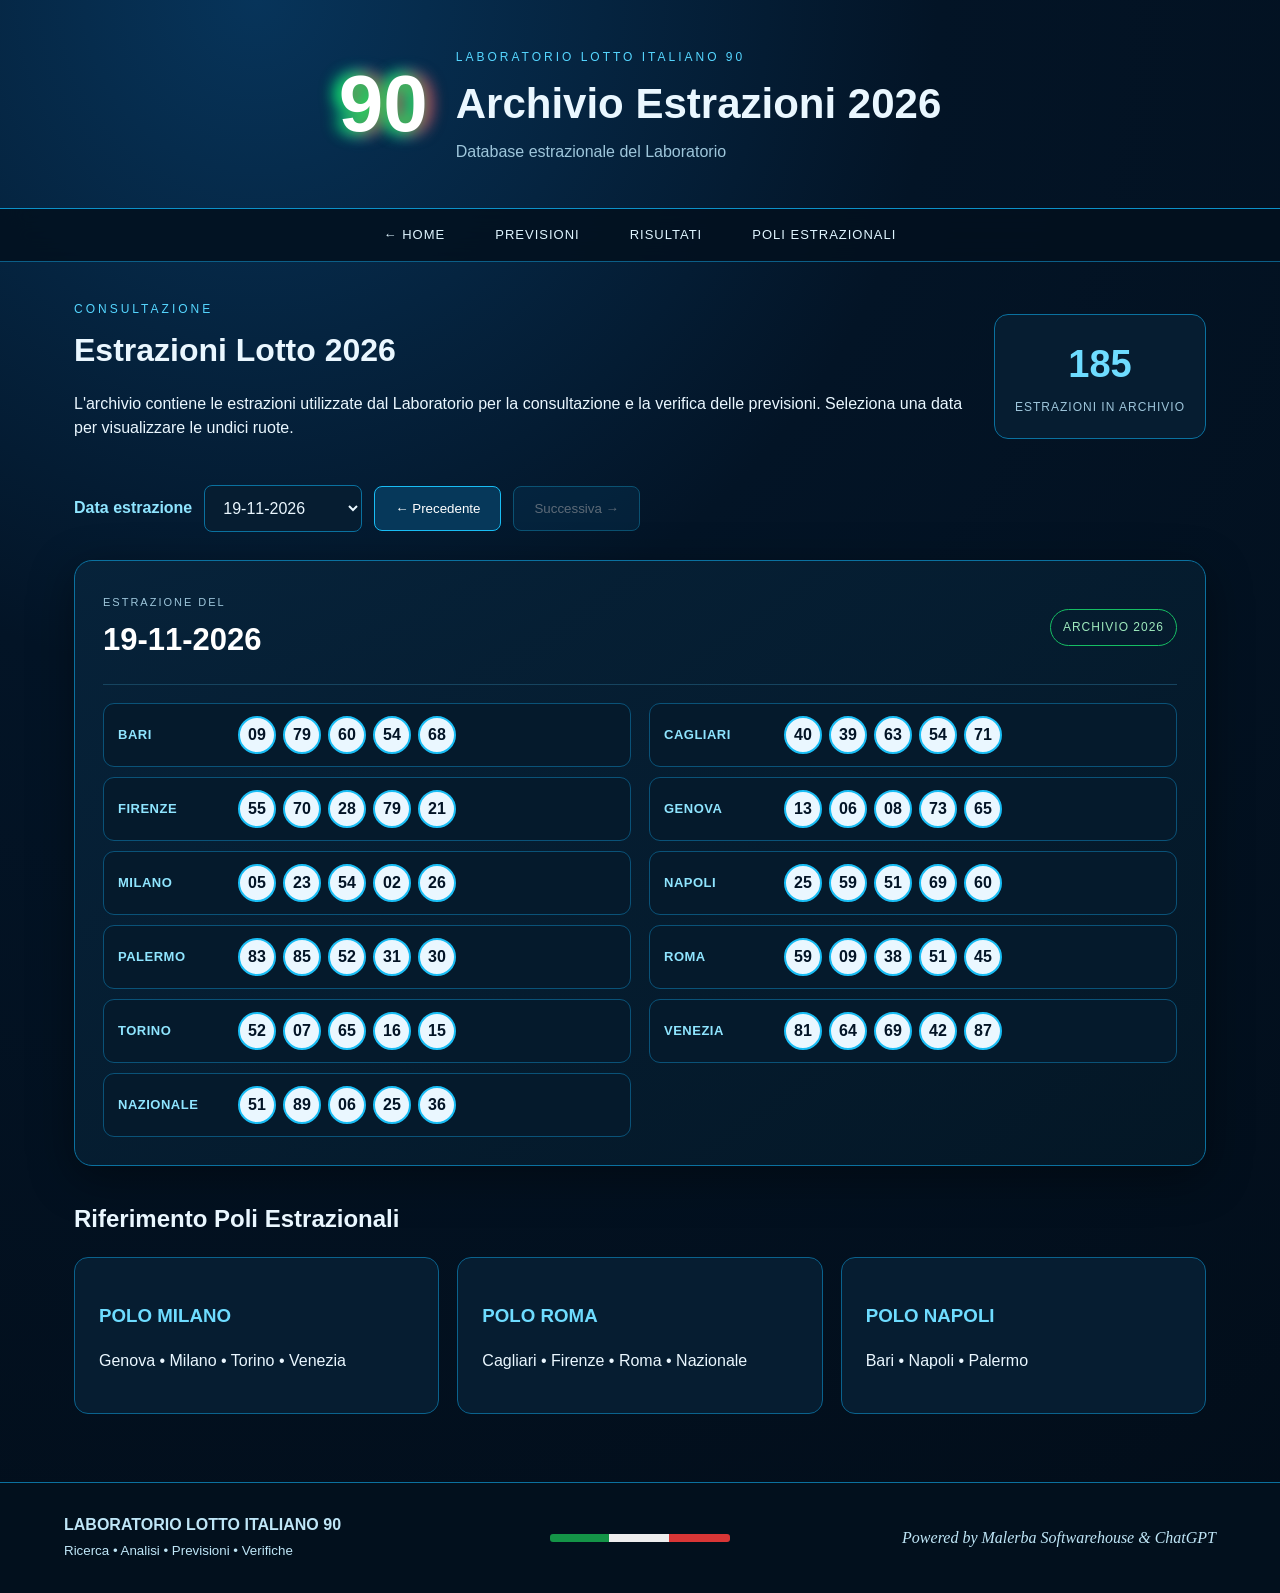
==== commit ad74affb: "Update archivio.html" ====
--- a/archivio.html
+++ b/archivio.html
@@ -6,4 +6,4 @@
 <section class='draw-panel'><div class='draw-title'><div><span>ESTRAZIONE DEL</span><h2 id='drawDate'></h2></div><div class='db-badge'>ARCHIVIO 2026</div></div><div id='drawGrid' class='draw-grid'></div></section>
 <section class='pole-key'><h2>Riferimento Poli Estrazionali</h2><div class='poles'><article><h3>POLO MILANO</h3><p>Genova • Milano • Torino • Venezia</p></article><article><h3>POLO ROMA</h3><p>Cagliari • Firenze • Roma • Nazionale</p></article><article><h3>POLO NAPOLI</h3><p>Bari • Napoli • Palermo</p></article></div></section>
 </main><footer><div><b>LABORATORIO LOTTO ITALIANO 90</b><br><small>Ricerca • Analisi • Previsioni • Verifiche</small></div><div class='flag'></div><div class='powered'>Powered by Malerba Softwarehouse &amp; ChatGPT</div></footer>
-<script>const draws=[{"date":"02-01-2026","rows":[["BARI",[69,48,61,60,29]],["CAGLIARI",[77,53,87,29,64]],["FIRENZE",[1,83,38,53,19]],["GENOVA",[86,46,57,41,30]],["MILANO",[64,72,41,14,3]],["NAPOLI",[73,5,29,70,86]],["PALERMO",[41,66,84,14,26]],["ROMA",[41,14,60,78,88]],["TORINO",[21,70,22,52,43]],["VENEZIA",[19,54,80,64,46]],["NAZIONALE",[1,38,70,18,69]]]},{"date":"03-01-2026","rows":[["BARI",[33,13,81,4,8]],["CAGLIARI",[16,86,49,87,14]],["FIRENZE",[2,34,12,6,74]],["GENOVA",[65,45,89,90,14]],["MILANO",[16,22,31,52,44]],["NAPOLI",[78,15,13,11,29]],["PALERMO",[51,21,33,22,20]],["ROMA",[7,42,36,66,46]],["TORINO",[19,62,48,81,35]],["VENEZIA",[67,36,9,64,50]],["NAZIONALE",[18,53,11,47,55]]]},{"date":"05-01-2026","rows":[["BARI",[10,12,51,38,50]],["CAGLIARI",[30,52,60,89,35]],["FIRENZE",[20,71,41,25,49]],["GENOVA",[52,53,62,1,35]],["MILANO",[74,22,54,37,82]],["NAPOLI",[29,14,61,56,81]],["PALERMO",[56,59,69,25,51]],["ROMA",[71,4,34,6,37]],["TORINO",[59,71,42,82,23]],["VENEZIA",[55,71,27,36,77]],["NAZIONALE",[82,2,51,46,77]]]},{"date":"07-01-2026","rows":[["BARI",[28,16,31,73,84]],["CAGLIARI",[27,67,46,28,88]],["FIRENZE",[41,44,8,17,55]],["GENOVA",[5,87,54,19,23]],["MILANO",[14,27,17,61,59]],["NAPOLI",[74,4,15,75,42]],["PALERMO",[74,88,43,42,63]],["ROMA",[66,2,60,41,64]],["TORINO",[66,67,17,30,27]],["VENEZIA",[78,35,2,53,47]],["NAZIONALE",[29,62,30,74,84]]]},{"date":"08-01-2026","rows":[["BARI",[5,37,1,56,68]],["CAGLIARI",[69,22,46,89,80]],["FIRENZE",[66,68,4,65,17]],["GENOVA",[6,81,22,50,72]],["MILANO",[75,47,66,80,17]],["NAPOLI",[14,82,20,69,90]],["PALERMO",[51,20,29,72,44]],["ROMA",[60,12,69,79,15]],["TORINO",[52,77,67,84,83]],["VENEZIA",[70,37,55,89,53]],["NAZIONALE",[47,83,55,79,59]]]},{"date":"09-01-2026","rows":[["BARI",[52,39,59,58,24]],["CAGLIARI",[44,68,16,75,3]],["FIRENZE",[50,78,23,66,67]],["GENOVA",[32,76,48,64,1]],["MILANO",[68,80,19,52,5]],["NAPOLI",[39,38,65,83,53]],["PALERMO",[23,14,55,61,69]],["ROMA",[28,6,5,14,44]],["TORINO",[3,26,60,27,63]],["VENEZIA",[60,52,21,43,10]],["NAZIONALE",[84,63,60,18,66]]]},{"date":"10-01-2026","rows":[["BARI",[48,84,46,52,79]],["CAGLIARI",[84,19,9,31,81]],["FIRENZE",[11,67,65,28,75]],["GENOVA",[23,12,79,82,49]],["MILANO",[53,48,41,58,63]],["NAPOLI",[85,13,44,32,4]],["PALERMO",[68,54,35,47,67]],["ROMA",[68,40,55,6,85]],["TORINO",[67,35,62,76,68]],["VENEZIA",[71,5,46,38,34]],["NAZIONALE",[24,59,84,16,90]]]},{"date":"13-01-2026","rows":[["BARI",[75,49,5,28,85]],["CAGLIARI",[85,12,67,1,71]],["FIRENZE",[57,3,62,72,21]],["GENOVA",[3,12,52,30,81]],["MILANO",[68,2,79,8,6]],["NAPOLI",[60,23,16,29,19]],["PALERMO",[48,89,53,15,50]],["ROMA",[59,21,69,15,48]],["TORINO",[59,74,26,85,21]],["VENEZIA",[4,16,53,72,71]],["NAZIONALE",[78,38,40,23,13]]]},{"date":"15-01-2026","rows":[["BARI",[75,59,17,44,19]],["CAGLIARI",[76,88,85,23,67]],["FIRENZE",[67,25,41,62,66]],["GENOVA",[65,9,81,33,55]],["MILANO",[58,64,15,9,90]],["NAPOLI",[11,73,9,82,19]],["PALERMO",[22,28,70,51,38]],["ROMA",[47,65,2,59,83]],["TORINO",[81,56,61,33,45]],["VENEZIA",[17,29,49,11,50]],["NAZIONALE",[68,11,5,34,61]]]},{"date":"16-01-2026","rows":[["BARI",[77,44,68,87,4]],["CAGLIARI",[36,32,18,51,19]],["FIRENZE",[55,57,43,17,49]],["GENOVA",[61,78,31,41,50]],["MILANO",[17,4,29,25,3]],["NAPOLI",[16,31,85,20,86]],["PALERMO",[36,25,66,76,3]],["ROMA",[65,42,41,26,15]],["TORINO",[86,38,67,1,17]],["VENEZIA",[56,84,67,60,14]],["NAZIONALE",[58,56,80,77,72]]]},{"date":"17-01-2026","rows":[["BARI",[37,83,6,39,54]],["CAGLIARI",[76,32,75,7,63]],["FIRENZE",[31,50,38,74,51]],["GENOVA",[44,4,67,19,8]],["MILANO",[12,11,60,42,70]],["NAPOLI",[86,31,44,87,32]],["PALERMO",[58,18,26,6,20]],["ROMA",[49,67,14,66,53]],["TORINO",[48,41,42,33,45]],["VENEZIA",[80,83,19,33,5]],["NAZIONALE",[24,36,32,40,80]]]},{"date":"20-01-2026","rows":[["BARI",[78,48,43,19,39]],["CAGLIARI",[16,77,87,56,45]],["FIRENZE",[70,38,74,13,82]],["GENOVA",[29,51,24,17,90]],["MILANO",[44,8,52,31,70]],["NAPOLI",[73,89,16,72,62]],["PALERMO",[86,59,10,84,30]],["ROMA",[51,49,35,29,43]],["TORINO",[23,12,74,82,69]],["VENEZIA",[73,64,37,41,72]],["NAZIONALE",[4,35,65,2,23]]]},{"date":"22-01-2026","rows":[["BARI",[16,3,1,17,9]],["CAGLIARI",[17,30,88,19,42]],["FIRENZE",[51,83,22,61,89]],["GENOVA",[82,35,73,58,10]],["MILANO",[7,14,63,73,33]],["NAPOLI",[26,24,73,18,82]],["PALERMO",[65,52,61,43,50]],["ROMA",[49,62,11,36,6]],["TORINO",[90,8,60,29,39]],["VENEZIA",[42,1,53,35,71]],["NAZIONALE",[6,60,67,43,33]]]},{"date":"23-01-2026","rows":[["BARI",[21,8,6,36,82]],["CAGLIARI",[28,71,25,34,90]],["FIRENZE",[41,58,29,69,70]],["GENOVA",[47,42,63,78,41]],["MILANO",[71,10,4,88,62]],["NAPOLI",[33,76,77,65,9]],["PALERMO",[38,44,68,78,61]],["ROMA",[3,18,4,54,71]],["TORINO",[13,74,55,22,27]],["VENEZIA",[18,53,35,89,86]],["NAZIONALE",[57,26,18,70,12]]]},{"date":"24-01-2026","rows":[["BARI",[26,24,81,30,32]],["CAGLIARI",[84,81,48,8,49]],["FIRENZE",[64,30,70,12,89]],["GENOVA",[76,71,63,88,27]],["MILANO",[1,28,9,6,90]],["NAPOLI",[74,26,50,76,24]],["PALERMO",[9,75,88,65,13]],["ROMA",[66,13,21,65,73]],["TORINO",[78,2,90,51,16]],["VENEZIA",[23,55,60,47,17]],["NAZIONALE",[14,70,74,68,20]]]},{"date":"27-01-2026","rows":[["BARI",[14,13,48,19,45]],["CAGLIARI",[19,22,3,54,85]],["FIRENZE",[79,69,43,56,50]],["GENOVA",[11,12,8,5,43]],["MILANO",[67,15,17,78,29]],["NAPOLI",[85,42,8,60,62]],["PALERMO",[67,18,78,60,39]],["ROMA",[2,31,85,66,69]],["TORINO",[11,30,80,74,29]],["VENEZIA",[4,23,27,33,19]],["NAZIONALE",[32,68,26,1,10]]]},{"date":"29-01-2026","rows":[["BARI",[52,71,81,90,43]],["CAGLIARI",[75,28,2,58,15]],["FIRENZE",[73,57,22,69,86]],["GENOVA",[29,48,39,60,56]],["MILANO",[3,50,69,14,90]],["NAPOLI",[73,42,85,67,12]],["PALERMO",[68,72,23,66,9]],["ROMA",[20,26,19,66,56]],["TORINO",[75,4,81,14,64]],["VENEZIA",[12,15,64,67,30]],["NAZIONALE",[64,80,85,33,75]]]},{"date":"30-01-2026","rows":[["BARI",[52,28,46,44,56]],["CAGLIARI",[61,16,37,31,49]],["FIRENZE",[22,42,53,38,58]],["GENOVA",[77,51,43,54,60]],["MILANO",[8,74,79,82,33]],["NAPOLI",[52,74,25,71,70]],["PALERMO",[7,70,69,34,62]],["ROMA",[67,59,29,22,77]],["TORINO",[80,6,73,69,56]],["VENEZIA",[49,47,12,25,66]],["NAZIONALE",[54,16,59,85,68]]]},{"date":"31-01-2026","rows":[["BARI",[82,38,72,26,22]],["CAGLIARI",[2,33,12,59,1]],["FIRENZE",[10,6,1,81,39]],["GENOVA",[29,27,75,25,4]],["MILANO",[48,71,51,56,18]],["NAPOLI",[14,62,65,17,57]],["PALERMO",[13,14,87,44,57]],["ROMA",[4,39,18,29,72]],["TORINO",[8,22,53,37,78]],["VENEZIA",[21,67,61,55,60]],["NAZIONALE",[67,57,45,86,23]]]},{"date":"03-02-2026","rows":[["BARI",[26,30,24,71,38]],["CAGLIARI",[7,71,77,64,16]],["FIRENZE",[15,23,49,50,66]],["GENOVA",[65,85,1,3,68]],["MILANO",[79,21,3,43,54]],["NAPOLI",[65,72,89,76,43]],["PALERMO",[20,50,26,72,77]],["ROMA",[75,76,31,77,51]],["TORINO",[52,47,11,14,8]],["VENEZIA",[84,41,88,13,47]],["NAZIONALE",[19,3,34,61,48]]]},{"date":"05-02-2026","rows":[["BARI",[59,63,12,74,89]],["CAGLIARI",[4,60,78,51,31]],["FIRENZE",[63,56,13,84,39]],["GENOVA",[43,3,73,86,84]],["MILANO",[73,68,21,69,27]],["NAPOLI",[29,60,61,2,9]],["PALERMO",[49,28,51,89,23]],["ROMA",[43,21,77,31,30]],["TORINO",[5,25,64,76,89]],["VENEZIA",[14,16,77,51,56]],["NAZIONALE",[53,20,6,89,28]]]},{"date":"06-02-2026","rows":[["BARI",[9,55,48,87,35]],["CAGLIARI",[8,23,16,43,34]],["FIRENZE",[1,26,82,69,84]],["GENOVA",[77,4,26,23,83]],["MILANO",[89,78,30,19,76]],["NAPOLI",[78,55,72,18,54]],["PALERMO",[23,59,87,44,18]],["ROMA",[41,18,67,2,14]],["TORINO",[9,75,73,59,78]],["VENEZIA",[58,33,67,62,46]],["NAZIONALE",[57,69,68,58,37]]]},{"date":"07-02-2026","rows":[["BARI",[5,25,19,18,22]],["CAGLIARI",[42,65,5,32,14]],["FIRENZE",[59,8,45,36,25]],["GENOVA",[62,52,73,1,5]],["MILANO",[35,31,33,83,22]],["NAPOLI",[7,13,67,37,27]],["PALERMO",[64,37,12,89,60]],["ROMA",[87,66,22,16,67]],["TORINO",[15,66,30,4,47]],["VENEZIA",[30,37,72,66,38]],["NAZIONALE",[44,32,26,1,77]]]},{"date":"10-02-2026","rows":[["BARI",[20,78,56,79,86]],["CAGLIARI",[2,43,83,59,39]],["FIRENZE",[87,50,83,7,25]],["GENOVA",[44,36,43,15,53]],["MILANO",[14,39,30,35,29]],["NAPOLI",[60,34,76,50,41]],["PALERMO",[26,61,4,41,64]],["ROMA",[10,31,42,52,55]],["TORINO",[75,63,47,59,69]],["VENEZIA",[29,47,7,27,31]],["NAZIONALE",[52,57,46,19,24]]]},{"date":"12-02-2026","rows":[["BARI",[59,27,52,63,12]],["CAGLIARI",[51,2,87,11,25]],["FIRENZE",[71,20,87,65,25]],["GENOVA",[87,7,90,32,18]],["MILANO",[81,89,49,3,51]],["NAPOLI",[56,79,80,14,81]],["PALERMO",[59,77,61,42,67]],["ROMA",[26,76,54,42,55]],["TORINO",[73,52,26,44,50]],["VENEZIA",[9,29,43,63,39]],["NAZIONALE",[14,49,53,71,28]]]},{"date":"13-02-2026","rows":[["BARI",[71,7,88,38,26]],["CAGLIARI",[8,45,59,34,70]],["FIRENZE",[1,70,13,39,50]],["GENOVA",[54,26,42,41,39]],["MILANO",[51,58,82,10,72]],["NAPOLI",[57,4,49,86,54]],["PALERMO",[72,3,54,83,33]],["ROMA",[68,44,6,22,70]],["TORINO",[33,37,14,25,79]],["VENEZIA",[16,20,40,27,37]],["NAZIONALE",[88,15,53,7,80]]]},{"date":"14-02-2026","rows":[["BARI",[64,39,40,27,69]],["CAGLIARI",[49,6,34,2,3]],["FIRENZE",[79,4,56,17,8]],["GENOVA",[9,27,36,16,37]],["MILANO",[67,89,17,63,68]],["NAPOLI",[90,19,34,9,43]],["PALERMO",[51,73,39,2,65]],["ROMA",[23,77,68,44,57]],["TORINO",[37,61,38,90,74]],["VENEZIA",[21,51,83,89,23]],["NAZIONALE",[61,28,67,56,23]]]},{"date":"17-02-2026","rows":[["BARI",[40,72,47,39,63]],["CAGLIARI",[3,66,47,27,35]],["FIRENZE",[14,62,53,8,51]],["GENOVA",[55,12,81,52,4]],["MILANO",[41,31,55,23,59]],["NAPOLI",[30,9,38,14,50]],["PALERMO",[19,86,40,32,7]],["ROMA",[65,88,51,42,41]],["TORINO",[10,6,34,84,81]],["VENEZIA",[6,25,82,24,52]],["NAZIONALE",[10,74,4,29,88]]]},{"date":"19-02-2026","rows":[["BARI",[46,45,68,27,78]],["CAGLIARI",[79,9,37,13,31]],["FIRENZE",[66,9,22,29,50]],["GENOVA",[61,9,38,19,20]],["MILANO",[84,69,53,66,29]],["NAPOLI",[7,58,6,87,49]],["PALERMO",[10,29,84,22,35]],["ROMA",[28,47,11,30,24]],["TORINO",[52,73,18,87,56]],["VENEZIA",[90,86,16,36,28]],["NAZIONALE",[53,21,35,3,4]]]},{"date":"20-02-2026","rows":[["BARI",[71,19,24,7,58]],["CAGLIARI",[88,71,64,85,87]],["FIRENZE",[72,52,40,85,57]],["GENOVA",[50,27,14,18,26]],["MILANO",[31,56,50,53,58]],["NAPOLI",[6,7,54,3,72]],["PALERMO",[67,50,70,78,57]],["ROMA",[19,70,29,6,61]],["TORINO",[38,3,6,20,19]],["VENEZIA",[57,52,78,66,7]],["NAZIONALE",[63,53,25,24,15]]]},{"date":"21-02-2026","rows":[["BARI",[72,63,35,12,1]],["CAGLIARI",[2,31,1,53,10]],["FIRENZE",[30,35,5,87,42]],["GENOVA",[74,32,43,68,80]],["MILANO",[39,6,64,16,83]],["NAPOLI",[56,65,71,7,12]],["PALERMO",[11,57,50,28,71]],["ROMA",[35,23,58,89,46]],["TORINO",[27,28,74,16,75]],["VENEZIA",[68,70,27,77,83]],["NAZIONALE",[28,52,18,26,39]]]},{"date":"24-02-2026","rows":[["BARI",[78,27,14,77,57]],["CAGLIARI",[68,49,23,34,79]],["FIRENZE",[26,39,73,52,59]],["GENOVA",[15,38,45,58,79]],["MILANO",[19,70,76,68,30]],["NAPOLI",[31,88,24,48,66]],["PALERMO",[57,65,35,85,49]],["ROMA",[45,71,47,46,76]],["TORINO",[44,42,33,20,9]],["VENEZIA",[81,62,71,60,29]],["NAZIONALE",[2,33,34,44,14]]]},{"date":"26-02-2026","rows":[["BARI",[86,45,22,56,80]],["CAGLIARI",[25,46,60,14,2]],["FIRENZE",[86,30,43,3,62]],["GENOVA",[7,83,57,60,14]],["MILANO",[39,26,63,54,65]],["NAPOLI",[13,59,18,15,84]],["PALERMO",[81,78,58,87,82]],["ROMA",[69,36,51,33,71]],["TORINO",[19,54,34,26,25]],["VENEZIA",[37,23,5,44,26]],["NAZIONALE",[7,28,89,63,27]]]},{"date":"27-02-2026","rows":[["BARI",[1,31,24,71,49]],["CAGLIARI",[56,23,44,84,39]],["FIRENZE",[46,77,10,65,7]],["GENOVA",[31,82,33,84,64]],["MILANO",[58,41,28,82,18]],["NAPOLI",[5,14,52,62,57]],["PALERMO",[82,31,8,38,39]],["ROMA",[87,22,76,82,19]],["TORINO",[36,50,62,61,84]],["VENEZIA",[21,20,52,14,71]],["NAZIONALE",[86,17,1,41,20]]]},{"date":"28-02-2026","rows":[["BARI",[63,83,51,27,84]],["CAGLIARI",[70,37,29,42,28]],["FIRENZE",[73,68,88,85,75]],["GENOVA",[24,59,63,57,37]],["MILANO",[43,26,23,55,89]],["NAPOLI",[11,70,34,74,5]],["PALERMO",[80,11,55,50,68]],["ROMA",[44,50,86,75,1]],["TORINO",[78,32,90,16,9]],["VENEZIA",[4,66,13,46,25]],["NAZIONALE",[52,24,34,12,60]]]},{"date":"03-03-2026","rows":[["BARI",[36,68,14,51,50]],["CAGLIARI",[23,60,82,49,36]],["FIRENZE",[32,48,25,82,88]],["GENOVA",[5,73,60,71,67]],["MILANO",[41,4,60,37,36]],["NAPOLI",[42,68,63,44,49]],["PALERMO",[37,88,8,17,52]],["ROMA",[49,66,89,60,74]],["TORINO",[5,24,22,89,73]],["VENEZIA",[47,6,61,18,64]],["NAZIONALE",[66,39,67,74,18]]]},{"date":"05-03-2026","rows":[["BARI",[2,47,84,1,21]],["CAGLIARI",[21,15,89,19,68]],["FIRENZE",[45,4,40,30,84]],["GENOVA",[1,5,38,83,56]],["MILANO",[65,21,83,79,18]],["NAPOLI",[33,7,39,56,65]],["PALERMO",[23,51,85,58,29]],["ROMA",[47,49,67,29,89]],["TORINO",[81,43,85,82,53]],["VENEZIA",[29,85,1,66,72]],["NAZIONALE",[75,9,26,29,34]]]},{"date":"06-03-2026","rows":[["BARI",[43,76,29,71,21]],["CAGLIARI",[1,75,39,73,11]],["FIRENZE",[72,49,17,62,54]],["GENOVA",[36,51,34,56,63]],["MILANO",[59,87,52,13,16]],["NAPOLI",[13,83,19,79,66]],["PALERMO",[18,38,23,63,15]],["ROMA",[41,14,85,1,45]],["TORINO",[4,1,22,82,57]],["VENEZIA",[67,18,14,40,85]],["NAZIONALE",[59,55,62,74,12]]]},{"date":"07-03-2026","rows":[["BARI",[72,21,49,31,7]],["CAGLIARI",[28,11,57,3,85]],["FIRENZE",[41,76,27,1,79]],["GENOVA",[76,19,37,40,69]],["MILANO",[18,23,56,21,57]],["NAPOLI",[10,89,63,31,48]],["PALERMO",[39,15,85,77,14]],["ROMA",[90,51,56,89,16]],["TORINO",[10,4,73,6,61]],["VENEZIA",[89,70,46,61,56]],["NAZIONALE",[31,37,89,64,68]]]},{"date":"10-03-2026","rows":[["BARI",[22,61,39,37,34]],["CAGLIARI",[46,18,31,16,22]],["FIRENZE",[16,54,71,40,50]],["GENOVA",[21,88,14,11,13]],["MILANO",[21,14,46,69,13]],["NAPOLI",[66,89,35,26,87]],["PALERMO",[34,21,38,48,43]],["ROMA",[89,27,84,35,61]],["TORINO",[75,12,90,4,54]],["VENEZIA",[88,54,36,58,73]],["NAZIONALE",[25,85,65,61,82]]]},{"date":"12-03-2026","rows":[["BARI",[27,35,7,5,83]],["CAGLIARI",[60,75,59,40,42]],["FIRENZE",[25,2,15,26,22]],["GENOVA",[50,63,30,77,57]],["MILANO",[33,49,66,83,11]],["NAPOLI",[37,51,68,53,52]],["PALERMO",[83,64,34,59,88]],["ROMA",[55,59,9,72,52]],["TORINO",[66,72,41,53,67]],["VENEZIA",[48,71,11,55,1]],["NAZIONALE",[43,62,59,32,86]]]},{"date":"13-03-2026","rows":[["BARI",[84,21,49,24,14]],["CAGLIARI",[49,78,42,9,47]],["FIRENZE",[46,51,72,86,18]],["GENOVA",[72,71,5,80,83]],["MILANO",[58,21,35,68,60]],["NAPOLI",[50,80,25,51,6]],["PALERMO",[61,24,75,26,87]],["ROMA",[15,44,1,54,66]],["TORINO",[72,21,31,66,14]],["VENEZIA",[5,45,34,50,69]],["NAZIONALE",[7,13,60,63,81]]]},{"date":"14-03-2026","rows":[["BARI",[34,85,22,52,9]],["CAGLIARI",[88,62,57,53,80]],["FIRENZE",[11,46,34,49,15]],["GENOVA",[64,62,78,30,65]],["MILANO",[56,16,31,12,49]],["NAPOLI",[44,66,80,45,7]],["PALERMO",[39,38,83,66,84]],["ROMA",[76,52,44,4,33]],["TORINO",[38,8,17,70,5]],["VENEZIA",[84,69,42,74,29]],["NAZIONALE",[89,44,17,25,52]]]},{"date":"17-03-2026","rows":[["BARI",[49,21,62,51,47]],["CAGLIARI",[33,6,44,74,86]],["FIRENZE",[7,41,83,38,81]],["GENOVA",[64,43,29,73,19]],["MILANO",[39,82,9,41,64]],["NAPOLI",[88,54,30,75,38]],["PALERMO",[26,28,80,65,47]],["ROMA",[68,62,41,5,25]],["TORINO",[90,17,12,78,40]],["VENEZIA",[15,58,12,68,10]],["NAZIONALE",[8,14,23,27,70]]]},{"date":"19-03-2026","rows":[["BARI",[2,88,51,1,4]],["CAGLIARI",[35,37,47,40,83]],["FIRENZE",[12,34,72,24,1]],["GENOVA",[18,58,26,62,13]],["MILANO",[72,58,86,31,48]],["NAPOLI",[64,88,44,89,24]],["PALERMO",[88,14,53,87,5]],["ROMA",[52,59,26,22,73]],["TORINO",[5,37,83,85,21]],["VENEZIA",[60,28,36,87,66]],["NAZIONALE",[72,20,34,52,69]]]},{"date":"20-03-2026","rows":[["BARI",[36,23,51,64,82]],["CAGLIARI",[50,33,36,90,55]],["FIRENZE",[49,48,53,59,54]],["GENOVA",[16,41,73,62,34]],["MILANO",[43,42,59,38,75]],["NAPOLI",[25,58,62,38,80]],["PALERMO",[84,86,88,62,22]],["ROMA",[83,70,67,49,66]],["TORINO",[29,62,21,7,37]],["VENEZIA",[26,23,43,42,56]],["NAZIONALE",[2,59,4,47,32]]]},{"date":"21-03-2026","rows":[["BARI",[17,81,25,89,6]],["CAGLIARI",[83,36,5,76,69]],["FIRENZE",[6,43,60,21,44]],["GENOVA",[84,56,21,75,33]],["MILANO",[79,24,89,5,2]],["NAPOLI",[76,65,70,31,5]],["PALERMO",[29,7,67,62,18]],["ROMA",[66,10,89,57,28]],["TORINO",[18,40,85,9,4]],["VENEZIA",[51,22,11,66,73]],["NAZIONALE",[41,66,86,52,44]]]},{"date":"24-03-2026","rows":[["BARI",[51,62,27,44,28]],["CAGLIARI",[73,24,23,48,43]],["FIRENZE",[46,15,72,52,31]],["GENOVA",[17,9,29,19,27]],["MILANO",[6,70,5,76,79]],["NAPOLI",[51,16,26,11,48]],["PALERMO",[88,57,76,84,9]],["ROMA",[90,38,32,69,53]],["TORINO",[85,84,58,60,87]],["VENEZIA",[14,41,26,90,52]],["NAZIONALE",[40,24,59,1,46]]]},{"date":"26-03-2026","rows":[["BARI",[69,58,26,5,22]],["CAGLIARI",[59,33,73,2,69]],["FIRENZE",[44,49,83,75,50]],["GENOVA",[35,77,61,40,86]],["MILANO",[48,52,12,19,62]],["NAPOLI",[60,21,47,15,58]],["PALERMO",[16,27,28,83,25]],["ROMA",[35,19,85,81,24]],["TORINO",[29,44,15,70,31]],["VENEZIA",[69,20,48,55,2]],["NAZIONALE",[56,61,40,27,81]]]},{"date":"27-03-2026","rows":[["BARI",[9,7,85,34,35]],["CAGLIARI",[66,23,50,17,18]],["FIRENZE",[29,14,68,75,9]],["GENOVA",[52,88,58,19,50]],["MILANO",[7,80,5,46,90]],["NAPOLI",[16,33,75,35,17]],["PALERMO",[43,8,82,48,74]],["ROMA",[36,71,23,15,44]],["TORINO",[21,67,54,14,6]],["VENEZIA",[69,23,81,74,89]],["NAZIONALE",[83,60,76,78,7]]]},{"date":"28-03-2026","rows":[["BARI",[53,4,1,11,9]],["CAGLIARI",[67,19,47,35,64]],["FIRENZE",[13,48,58,39,15]],["GENOVA",[52,87,51,79,67]],["MILANO",[7,79,84,28,37]],["NAPOLI",[26,90,68,82,67]],["PALERMO",[38,57,65,20,56]],["ROMA",[81,66,45,53,8]],["TORINO",[29,47,55,78,71]],["VENEZIA",[7,29,76,14,15]],["NAZIONALE",[17,10,21,29,15]]]},{"date":"31-03-2026","rows":[["BARI",[64,9,80,53,34]],["CAGLIARI",[65,25,53,11,4]],["FIRENZE",[52,61,16,58,66]],["GENOVA",[28,61,2,72,60]],["MILANO",[40,87,27,22,5]],["NAPOLI",[28,17,30,29,37]],["PALERMO",[65,15,79,20,52]],["ROMA",[84,58,35,80,60]],["TORINO",[34,7,48,35,55]],["VENEZIA",[18,24,23,26,87]],["NAZIONALE",[77,81,40,26,73]]]},{"date":"02-04-2026","rows":[["BARI",[86,69,15,81,58]],["CAGLIARI",[6,55,36,30,16]],["FIRENZE",[89,1,10,45,74]],["GENOVA",[60,64,46,80,22]],["MILANO",[20,69,73,60,10]],["NAPOLI",[10,39,69,27,18]],["PALERMO",[79,54,60,50,26]],["ROMA",[15,86,20,18,90]],["TORINO",[5,21,79,26,57]],["VENEZIA",[53,14,60,52,85]],["NAZIONALE",[62,56,48,24,19]]]},{"date":"03-04-2026","rows":[["BARI",[70,81,90,42,35]],["CAGLIARI",[9,74,68,25,48]],["FIRENZE",[49,25,76,87,82]],["GENOVA",[73,24,80,85,47]],["MILANO",[4,45,73,48,42]],["NAPOLI",[51,57,56,43,50]],["PALERMO",[49,14,82,40,68]],["ROMA",[12,79,82,18,87]],["TORINO",[9,52,39,90,85]],["VENEZIA",[53,75,16,59,18]],["NAZIONALE",[84,64,17,1,32]]]},{"date":"04-04-2026","rows":[["BARI",[81,21,69,24,65]],["CAGLIARI",[40,1,30,38,25]],["FIRENZE",[18,84,24,58,63]],["GENOVA",[86,64,56,89,60]],["MILANO",[38,7,6,50,25]],["NAPOLI",[72,16,90,85,74]],["PALERMO",[23,13,20,73,14]],["ROMA",[24,52,22,1,78]],["TORINO",[16,80,35,84,22]],["VENEZIA",[36,83,9,89,51]],["NAZIONALE",[3,67,45,71,86]]]},{"date":"07-04-2026","rows":[["BARI",[80,54,31,75,71]],["CAGLIARI",[38,23,54,50,89]],["FIRENZE",[57,73,82,35,45]],["GENOVA",[58,70,12,65,85]],["MILANO",[82,20,35,14,8]],["NAPOLI",[48,65,79,52,16]],["PALERMO",[5,60,56,1,25]],["ROMA",[65,12,73,3,49]],["TORINO",[39,43,44,36,67]],["VENEZIA",[71,76,49,6,56]],["NAZIONALE",[85,42,37,41,7]]]},{"date":"09-04-2026","rows":[["BARI",[38,32,49,34,21]],["CAGLIARI",[77,90,3,60,62]],["FIRENZE",[44,30,20,49,55]],["GENOVA",[14,19,7,16,44]],["MILANO",[68,50,81,41,90]],["NAPOLI",[52,9,22,41,57]],["PALERMO",[84,26,37,77,29]],["ROMA",[43,81,52,82,89]],["TORINO",[77,81,89,29,6]],["VENEZIA",[57,41,29,53,2]],["NAZIONALE",[25,33,37,45,43]]]},{"date":"10-04-2026","rows":[["BARI",[79,7,19,57,33]],["CAGLIARI",[62,76,31,54,48]],["FIRENZE",[72,11,41,48,6]],["GENOVA",[75,60,9,41,40]],["MILANO",[79,28,27,18,48]],["NAPOLI",[2,33,78,19,74]],["PALERMO",[81,44,31,63,69]],["ROMA",[30,11,82,56,41]],["TORINO",[7,43,50,18,82]],["VENEZIA",[8,19,36,7,75]],["NAZIONALE",[18,36,75,26,27]]]},{"date":"11-04-2026","rows":[["BARI",[9,14,8,2,60]],["CAGLIARI",[50,76,13,81,49]],["FIRENZE",[8,75,5,77,51]],["GENOVA",[54,83,12,86,30]],["MILANO",[62,87,60,68,20]],["NAPOLI",[56,61,31,87,51]],["PALERMO",[9,85,24,88,18]],["ROMA",[47,56,68,63,38]],["TORINO",[23,58,89,77,46]],["VENEZIA",[80,65,57,42,22]],["NAZIONALE",[6,13,87,29,53]]]},{"date":"14-04-2026","rows":[["BARI",[12,14,29,85,76]],["CAGLIARI",[33,75,71,90,35]],["FIRENZE",[72,76,56,6,80]],["GENOVA",[37,73,8,34,78]],["MILANO",[47,85,1,11,8]],["NAPOLI",[7,30,46,29,11]],["PALERMO",[32,40,78,46,74]],["ROMA",[43,13,65,5,52]],["TORINO",[64,4,44,36,74]],["VENEZIA",[48,50,21,28,19]],["NAZIONALE",[70,88,15,44,20]]]},{"date":"16-04-2026","rows":[["BARI",[17,71,26,6,73]],["CAGLIARI",[35,72,4,61,78]],["FIRENZE",[22,30,46,57,81]],["GENOVA",[77,48,17,59,64]],["MILANO",[90,2,32,8,57]],["NAPOLI",[4,71,12,77,76]],["PALERMO",[42,87,7,24,56]],["ROMA",[32,67,3,44,38]],["TORINO",[25,48,17,9,50]],["VENEZIA",[15,81,10,3,86]],["NAZIONALE",[76,20,38,59,80]]]},{"date":"17-04-2026","rows":[["BARI",[31,34,54,63,51]],["CAGLIARI",[54,15,14,25,40]],["FIRENZE",[75,79,42,26,19]],["GENOVA",[2,67,9,42,41]],["MILANO",[34,68,73,79,3]],["NAPOLI",[47,26,31,23,63]],["PALERMO",[74,64,3,75,63]],["ROMA",[82,60,28,73,11]],["TORINO",[27,30,51,75,5]],["VENEZIA",[21,65,43,15,87]],["NAZIONALE",[48,9,72,88,29]]]},{"date":"18-04-2026","rows":[["BARI",[42,44,87,52,39]],["CAGLIARI",[20,58,64,90,31]],["FIRENZE",[37,23,45,36,62]],["GENOVA",[34,11,75,81,10]],["MILANO",[46,44,71,59,85]],["NAPOLI",[69,24,75,86,20]],["PALERMO",[85,60,81,28,9]],["ROMA",[56,71,6,31,49]],["TORINO",[5,15,32,31,82]],["VENEZIA",[1,32,27,12,50]],["NAZIONALE",[59,6,77,9,18]]]},{"date":"21-04-2026","rows":[["BARI",[9,71,42,73,26]],["CAGLIARI",[59,6,70,50,11]],["FIRENZE",[90,88,22,5,60]],["GENOVA",[23,11,79,17,40]],["MILANO",[7,16,54,20,30]],["NAPOLI",[43,9,48,16,32]],["PALERMO",[10,55,72,15,28]],["ROMA",[67,32,13,41,4]],["TORINO",[75,76,32,26,87]],["VENEZIA",[48,52,35,54,19]],["NAZIONALE",[15,39,25,33,50]]]},{"date":"23-04-2026","rows":[["BARI",[22,71,52,35,2]],["CAGLIARI",[33,7,64,51,60]],["FIRENZE",[23,47,73,31,38]],["GENOVA",[84,5,61,81,2]],["MILANO",[22,41,75,10,46]],["NAPOLI",[7,73,55,6,61]],["PALERMO",[19,41,84,77,50]],["ROMA",[9,6,69,15,38]],["TORINO",[46,89,21,26,67]],["VENEZIA",[55,37,67,49,54]],["NAZIONALE",[74,1,80,35,21]]]},{"date":"24-04-2026","rows":[["BARI",[15,88,36,90,37]],["CAGLIARI",[49,22,46,28,86]],["FIRENZE",[7,85,14,84,55]],["GENOVA",[89,69,88,41,81]],["MILANO",[71,43,45,25,3]],["NAPOLI",[83,72,60,16,21]],["PALERMO",[75,78,68,80,76]],["ROMA",[13,25,67,83,78]],["TORINO",[30,39,63,72,81]],["VENEZIA",[13,55,71,89,5]],["NAZIONALE",[42,70,22,48,41]]]},{"date":"27-04-2026","rows":[["BARI",[38,78,24,40,33]],["CAGLIARI",[26,80,5,1,48]],["FIRENZE",[80,71,74,22,67]],["GENOVA",[68,39,49,59,13]],["MILANO",[40,19,8,62,84]],["NAPOLI",[43,80,6,78,82]],["PALERMO",[37,55,68,33,11]],["ROMA",[1,4,36,81,38]],["TORINO",[17,15,75,69,76]],["VENEZIA",[70,85,24,56,53]],["NAZIONALE",[76,84,68,65,23]]]},{"date":"28-04-2026","rows":[["BARI",[68,50,33,31,23]],["CAGLIARI",[47,80,44,24,13]],["FIRENZE",[62,5,49,26,47]],["GENOVA",[22,34,29,35,86]],["MILANO",[33,45,55,78,27]],["NAPOLI",[58,36,88,47,46]],["PALERMO",[21,59,73,72,46]],["ROMA",[40,59,74,2,32]],["TORINO",[64,70,36,73,13]],["VENEZIA",[77,64,6,84,69]],["NAZIONALE",[1,14,24,4,56]]]},{"date":"30-04-2026","rows":[["BARI",[2,58,76,30,50]],["CAGLIARI",[28,6,35,51,39]],["FIRENZE",[46,27,71,88,50]],["GENOVA",[1,8,15,17,38]],["MILANO",[82,50,87,51,2]],["NAPOLI",[65,38,37,53,46]],["PALERMO",[56,62,58,10,67]],["ROMA",[57,82,49,80,2]],["TORINO",[39,74,29,35,47]],["VENEZIA",[54,76,22,73,85]],["NAZIONALE",[69,62,88,43,21]]]},{"date":"02-05-2026","rows":[["BARI",[42,46,49,16,36]],["CAGLIARI",[65,28,86,77,9]],["FIRENZE",[75,32,36,76,34]],["GENOVA",[21,43,79,20,7]],["MILANO",[81,58,49,42,13]],["NAPOLI",[64,53,8,46,44]],["PALERMO",[18,58,71,68,87]],["ROMA",[35,1,50,85,27]],["TORINO",[21,62,68,42,60]],["VENEZIA",[70,9,72,49,68]],["NAZIONALE",[30,11,15,72,51]]]},{"date":"04-05-2026","rows":[["BARI",[22,24,23,33,9]],["CAGLIARI",[40,15,22,90,51]],["FIRENZE",[70,2,71,41,40]],["GENOVA",[51,80,25,69,30]],["MILANO",[23,28,89,2,64]],["NAPOLI",[16,54,41,8,56]],["PALERMO",[18,25,11,66,36]],["ROMA",[28,7,3,47,76]],["TORINO",[72,24,1,7,70]],["VENEZIA",[10,80,17,69,13]],["NAZIONALE",[6,39,41,42,38]]]},{"date":"05-05-2026","rows":[["BARI",[13,20,43,72,40]],["CAGLIARI",[88,50,81,43,47]],["FIRENZE",[60,32,13,23,6]],["GENOVA",[71,19,22,55,39]],["MILANO",[14,9,22,16,19]],["NAPOLI",[51,69,89,62,46]],["PALERMO",[68,78,38,27,44]],["ROMA",[20,47,62,56,34]],["TORINO",[9,29,6,14,1]],["VENEZIA",[34,77,11,88,83]],["NAZIONALE",[56,26,22,77,75]]]},{"date":"07-05-2026","rows":[["BARI",[15,30,86,71,38]],["CAGLIARI",[84,4,34,42,82]],["FIRENZE",[58,60,72,41,82]],["GENOVA",[67,30,84,31,33]],["MILANO",[1,24,46,12,52]],["NAPOLI",[73,7,63,64,72]],["PALERMO",[81,18,50,75,3]],["ROMA",[44,48,47,49,30]],["TORINO",[70,14,78,90,33]],["VENEZIA",[11,62,68,54,85]],["NAZIONALE",[46,5,17,29,81]]]},{"date":"08-05-2026","rows":[["BARI",[41,9,64,6,61]],["CAGLIARI",[8,7,32,84,21]],["FIRENZE",[71,80,69,60,56]],["GENOVA",[83,49,67,54,47]],["MILANO",[17,33,51,53,4]],["NAPOLI",[26,82,7,73,53]],["PALERMO",[56,17,41,21,77]],["ROMA",[38,30,39,15,6]],["TORINO",[45,39,89,80,64]],["VENEZIA",[40,71,78,17,90]],["NAZIONALE",[1,29,66,26,51]]]},{"date":"09-05-2026","rows":[["BARI",[65,2,64,85,33]],["CAGLIARI",[28,76,58,69,64]],["FIRENZE",[15,87,69,64,22]],["GENOVA",[36,34,40,55,52]],["MILANO",[66,27,36,11,56]],["NAPOLI",[51,75,66,38,24]],["PALERMO",[28,41,2,40,44]],["ROMA",[38,34,7,36,16]],["TORINO",[54,62,73,64,30]],["VENEZIA",[81,41,84,64,89]],["NAZIONALE",[5,56,68,71,31]]]},{"date":"12-05-2026","rows":[["BARI",[63,50,72,81,69]],["CAGLIARI",[80,20,78,61,36]],["FIRENZE",[65,13,82,87,26]],["GENOVA",[23,48,30,68,75]],["MILANO",[36,90,14,85,48]],["NAPOLI",[32,42,13,54,44]],["PALERMO",[5,17,45,72,36]],["ROMA",[86,42,7,72,61]],["TORINO",[61,79,21,42,36]],["VENEZIA",[41,33,36,23,70]],["NAZIONALE",[4,32,21,31,11]]]},{"date":"14-05-2026","rows":[["BARI",[18,1,37,16,59]],["CAGLIARI",[29,67,49,4,10]],["FIRENZE",[70,33,42,39,8]],["GENOVA",[57,48,87,52,25]],["MILANO",[86,34,59,53,51]],["NAPOLI",[34,62,37,61,11]],["PALERMO",[50,54,36,4,23]],["ROMA",[40,46,70,79,37]],["TORINO",[89,32,55,53,19]],["VENEZIA",[51,84,85,66,20]],["NAZIONALE",[4,10,60,41,13]]]},{"date":"15-05-2026","rows":[["BARI",[89,4,6,43,69]],["CAGLIARI",[57,7,86,5,74]],["FIRENZE",[48,2,85,71,47]],["GENOVA",[46,80,88,1,43]],["MILANO",[34,40,38,11,57]],["NAPOLI",[3,11,6,73,58]],["PALERMO",[89,18,59,16,14]],["ROMA",[64,49,19,33,48]],["TORINO",[63,83,40,15,11]],["VENEZIA",[38,12,53,2,86]],["NAZIONALE",[68,79,32,81,12]]]},{"date":"16-05-2026","rows":[["BARI",[84,57,9,22,60]],["CAGLIARI",[52,58,80,57,76]],["FIRENZE",[50,15,63,58,60]],["GENOVA",[8,30,61,75,55]],["MILANO",[82,68,29,16,10]],["NAPOLI",[86,46,15,33,65]],["PALERMO",[46,29,73,74,37]],["ROMA",[30,15,2,87,52]],["TORINO",[15,62,82,52,67]],["VENEZIA",[58,85,40,35,48]],["NAZIONALE",[16,51,56,71,17]]]},{"date":"19-05-2026","rows":[["BARI",[31,86,56,69,65]],["CAGLIARI",[66,23,78,64,48]],["FIRENZE",[43,30,56,2,12]],["GENOVA",[75,47,20,71,18]],["MILANO",[37,35,74,85,80]],["NAPOLI",[75,66,53,89,87]],["PALERMO",[89,39,2,81,14]],["ROMA",[58,42,9,38,8]],["TORINO",[10,26,15,5,3]],["VENEZIA",[38,68,69,22,7]],["NAZIONALE",[90,21,28,85,64]]]},{"date":"21-05-2026","rows":[["BARI",[88,65,11,87,59]],["CAGLIARI",[5,64,45,80,74]],["FIRENZE",[37,56,25,19,36]],["GENOVA",[29,31,90,15,17]],["MILANO",[73,61,45,85,48]],["NAPOLI",[21,85,29,48,77]],["PALERMO",[40,2,66,87,51]],["ROMA",[23,68,57,60,26]],["TORINO",[44,4,76,5,57]],["VENEZIA",[79,86,19,29,40]],["NAZIONALE",[33,54,75,39,63]]]},{"date":"22-05-2026","rows":[["BARI",[45,50,76,1,26]],["CAGLIARI",[61,42,13,26,21]],["FIRENZE",[73,48,7,84,88]],["GENOVA",[62,77,10,13,37]],["MILANO",[71,24,74,37,12]],["NAPOLI",[25,16,57,50,43]],["PALERMO",[66,74,42,70,18]],["ROMA",[14,10,31,69,4]],["TORINO",[81,12,33,84,22]],["VENEZIA",[51,58,80,60,2]],["NAZIONALE",[45,43,82,44,90]]]},{"date":"23-05-2026","rows":[["BARI",[19,83,72,49,7]],["CAGLIARI",[53,26,63,50,33]],["FIRENZE",[15,34,10,44,19]],["GENOVA",[25,12,86,48,11]],["MILANO",[19,38,21,40,62]],["NAPOLI",[88,44,56,90,41]],["PALERMO",[31,35,42,77,14]],["ROMA",[30,43,4,38,74]],["TORINO",[68,10,56,81,86]],["VENEZIA",[3,49,16,89,84]],["NAZIONALE",[67,38,60,75,41]]]},{"date":"26-05-2026","rows":[["BARI",[37,35,74,51,18]],["CAGLIARI",[72,17,29,1,88]],["FIRENZE",[39,78,42,52,62]],["GENOVA",[44,30,37,60,1]],["MILANO",[18,29,67,2,86]],["NAPOLI",[60,87,47,69,51]],["PALERMO",[72,26,34,76,18]],["ROMA",[3,31,20,84,39]],["TORINO",[82,23,74,76,70]],["VENEZIA",[79,68,33,87,3]],["NAZIONALE",[46,63,2,41,71]]]},{"date":"28-05-2026","rows":[["BARI",[18,25,46,74,40]],["CAGLIARI",[21,3,75,5,11]],["FIRENZE",[2,22,90,1,56]],["GENOVA",[73,88,37,34,28]],["MILANO",[21,75,56,10,45]],["NAPOLI",[16,89,58,53,68]],["PALERMO",[7,6,89,20,66]],["ROMA",[49,54,8,37,83]],["TORINO",[80,19,86,66,53]],["VENEZIA",[59,63,23,30,53]],["NAZIONALE",[77,89,38,27,22]]]},{"date":"29-05-2026","rows":[["BARI",[87,60,29,36,7]],["CAGLIARI",[7,68,27,53,6]],["FIRENZE",[7,33,20,30,12]],["GENOVA",[34,30,26,13,66]],["MILANO",[60,84,81,89,10]],["NAPOLI",[56,33,52,15,72]],["PALERMO",[3,36,82,60,23]],["ROMA",[28,10,6,5,81]],["TORINO",[12,76,66,61,24]],["VENEZIA",[34,90,7,5,77]],["NAZIONALE",[6,42,2,66,87]]]},{"date":"30-05-2026","rows":[["BARI",[87,61,14,25,38]],["CAGLIARI",[72,1,87,13,26]],["FIRENZE",[34,60,5,42,54]],["GENOVA",[62,5,18,69,73]],["MILANO",[14,54,29,81,83]],["NAPOLI",[71,76,89,19,25]],["PALERMO",[33,15,48,26,65]],["ROMA",[67,47,2,86,42]],["TORINO",[78,87,66,10,52]],["VENEZIA",[84,23,40,15,24]],["NAZIONALE",[77,72,73,56,83]]]},{"date":"03-06-2026","rows":[["BARI",[6,49,53,65,25]],["CAGLIARI",[23,71,63,50,27]],["FIRENZE",[79,7,61,8,65]],["GENOVA",[5,48,79,23,16]],["MILANO",[15,40,78,47,58]],["NAPOLI",[37,81,7,34,78]],["PALERMO",[36,65,39,69,5]],["ROMA",[4,23,53,82,5]],["TORINO",[24,40,52,35,81]],["VENEZIA",[53,85,38,74,67]],["NAZIONALE",[57,31,74,75,30]]]},{"date":"04-06-2026","rows":[["BARI",[78,89,73,50,28]],["CAGLIARI",[2,59,30,60,9]],["FIRENZE",[62,56,28,72,23]],["GENOVA",[20,14,19,32,24]],["MILANO",[25,30,78,72,40]],["NAPOLI",[33,69,25,17,26]],["PALERMO",[63,24,82,1,8]],["ROMA",[21,17,23,71,31]],["TORINO",[2,76,71,58,72]],["VENEZIA",[58,48,51,78,67]],["NAZIONALE",[89,53,61,62,15]]]},{"date":"05-06-2026","rows":[["BARI",[11,36,33,25,57]],["CAGLIARI",[57,4,70,22,73]],["FIRENZE",[39,71,83,31,72]],["GENOVA",[79,89,18,80,5]],["MILANO",[15,68,19,49,87]],["NAPOLI",[10,56,66,58,7]],["PALERMO",[50,27,19,6,75]],["ROMA",[60,24,39,79,62]],["TORINO",[75,47,41,84,45]],["VENEZIA",[56,8,84,38,9]],["NAZIONALE",[61,62,68,30,75]]]},{"date":"06-06-2026","rows":[["BARI",[79,44,34,76,86]],["CAGLIARI",[16,76,87,84,37]],["FIRENZE",[70,35,43,72,4]],["GENOVA",[38,59,6,79,55]],["MILANO",[40,68,61,88,83]],["NAPOLI",[37,61,90,22,14]],["PALERMO",[31,45,90,44,26]],["ROMA",[72,4,6,41,23]],["TORINO",[65,62,34,6,86]],["VENEZIA",[34,64,59,49,71]],["NAZIONALE",[7,25,36,38,8]]]},{"date":"09-06-2026","rows":[["BARI",[31,81,28,45,85]],["CAGLIARI",[35,85,70,25,88]],["FIRENZE",[27,68,41,35,69]],["GENOVA",[52,71,88,38,27]],["MILANO",[12,82,83,25,80]],["NAPOLI",[37,10,17,48,59]],["PALERMO",[74,55,30,16,29]],["ROMA",[3,90,32,37,43]],["TORINO",[35,43,64,8,67]],["VENEZIA",[33,66,43,85,44]],["NAZIONALE",[15,32,28,67,56]]]},{"date":"11-06-2026","rows":[["BARI",[53,23,77,51,86]],["CAGLIARI",[56,76,85,17,83]],["FIRENZE",[64,3,85,23,69]],["GENOVA",[56,81,32,38,28]],["MILANO",[42,87,40,53,50]],["NAPOLI",[10,59,86,90,33]],["PALERMO",[76,59,28,24,6]],["ROMA",[76,55,69,15,74]],["TORINO",[24,79,44,62,64]],["VENEZIA",[89,3,23,37,10]],["NAZIONALE",[34,32,46,22,69]]]},{"date":"12-06-2026","rows":[["BARI",[45,77,23,71,83]],["CAGLIARI",[32,55,16,31,22]],["FIRENZE",[40,37,50,42,86]],["GENOVA",[65,69,52,36,27]],["MILANO",[59,56,79,37,64]],["NAPOLI",[8,9,43,71,28]],["PALERMO",[46,79,55,1,67]],["ROMA",[87,71,59,1,89]],["TORINO",[51,38,48,22,31]],["VENEZIA",[76,56,16,52,33]],["NAZIONALE",[35,55,72,48,67]]]},{"date":"13-06-2026","rows":[["BARI",[25,62,86,19,37]],["CAGLIARI",[3,65,84,69,63]],["FIRENZE",[84,34,83,8,26]],["GENOVA",[19,29,90,53,32]],["MILANO",[75,70,86,51,35]],["NAPOLI",[46,48,68,37,19]],["PALERMO",[16,39,87,84,74]],["ROMA",[29,42,65,54,80]],["TORINO",[77,67,68,57,45]],["VENEZIA",[5,82,85,42,19]],["NAZIONALE",[75,27,45,33,39]]]},{"date":"16-06-2026","rows":[["BARI",[50,42,62,52,7]],["CAGLIARI",[41,18,67,64,79]],["FIRENZE",[64,10,21,20,84]],["GENOVA",[15,12,37,74,8]],["MILANO",[10,44,88,20,58]],["NAPOLI",[34,15,47,23,60]],["PALERMO",[36,44,51,3,84]],["ROMA",[61,16,29,26,63]],["TORINO",[40,70,6,73,1]],["VENEZIA",[18,19,17,44,27]],["NAZIONALE",[26,79,22,4,90]]]},{"date":"18-06-2026","rows":[["BARI",[46,70,42,50,53]],["CAGLIARI",[39,1,86,43,35]],["FIRENZE",[20,29,14,81,62]],["GENOVA",[84,55,72,69,41]],["MILANO",[37,34,72,66,13]],["NAPOLI",[12,68,32,56,64]],["PALERMO",[15,62,43,58,9]],["ROMA",[65,64,11,18,62]],["TORINO",[56,82,58,85,87]],["VENEZIA",[85,86,83,62,30]],["NAZIONALE",[87,66,29,82,5]]]},{"date":"19-06-2026","rows":[["BARI",[86,18,47,54,70]],["CAGLIARI",[14,13,5,84,33]],["FIRENZE",[6,60,2,50,51]],["GENOVA",[43,90,75,70,89]],["MILANO",[13,58,43,47,88]],["NAPOLI",[36,13,8,82,43]],["PALERMO",[79,69,85,56,84]],["ROMA",[61,50,4,33,8]],["TORINO",[41,23,34,71,19]],["VENEZIA",[18,60,72,85,29]],["NAZIONALE",[16,89,51,75,15]]]},{"date":"20-06-2026","rows":[["BARI",[90,24,74,14,75]],["CAGLIARI",[79,37,32,44,27]],["FIRENZE",[7,56,79,29,44]],["GENOVA",[17,24,43,89,22]],["MILANO",[69,51,28,27,70]],["NAPOLI",[8,75,73,35,22]],["PALERMO",[58,42,78,59,9]],["ROMA",[88,78,84,68,53]],["TORINO",[61,34,65,59,27]],["VENEZIA",[37,23,76,89,86]],["NAZIONALE",[72,18,63,22,33]]]},{"date":"23-06-2026","rows":[["BARI",[42,24,70,9,58]],["CAGLIARI",[27,49,43,76,40]],["FIRENZE",[69,3,65,72,62]],["GENOVA",[19,28,3,85,75]],["MILANO",[17,5,43,40,38]],["NAPOLI",[24,55,2,32,69]],["PALERMO",[55,70,54,90,12]],["ROMA",[49,88,21,2,24]],["TORINO",[58,16,60,38,73]],["VENEZIA",[84,12,69,2,44]],["NAZIONALE",[75,14,79,44,47]]]},{"date":"25-06-2026","rows":[["BARI",[18,55,23,57,84]],["CAGLIARI",[7,82,45,52,14]],["FIRENZE",[84,78,39,33,59]],["GENOVA",[42,24,73,17,38]],["MILANO",[51,69,38,54,23]],["NAPOLI",[25,49,75,85,13]],["PALERMO",[5,37,74,28,4]],["ROMA",[29,64,63,85,75]],["TORINO",[57,23,70,21,68]],["VENEZIA",[59,11,55,60,14]],["NAZIONALE",[14,7,12,72,41]]]},{"date":"26-06-2026","rows":[["BARI",[3,59,2,56,5]],["CAGLIARI",[12,36,81,69,49]],["FIRENZE",[81,79,52,34,26]],["GENOVA",[56,17,87,66,52]],["MILANO",[77,59,11,43,3]],["NAPOLI",[27,36,43,44,71]],["PALERMO",[21,81,14,77,6]],["ROMA",[65,29,5,52,17]],["TORINO",[68,20,27,58,16]],["VENEZIA",[34,37,89,79,73]],["NAZIONALE",[10,66,80,7,77]]]},{"date":"27-06-2026","rows":[["BARI",[46,42,63,90,8]],["CAGLIARI",[86,69,76,89,55]],["FIRENZE",[77,54,87,57,88]],["GENOVA",[70,65,44,76,58]],["MILANO",[52,41,53,74,16]],["NAPOLI",[32,56,9,73,63]],["PALERMO",[17,82,87,84,67]],["ROMA",[50,9,48,79,12]],["TORINO",[81,43,75,21,38]],["VENEZIA",[15,72,65,74,60]],["NAZIONALE",[88,21,4,26,55]]]},{"date":"30-06-2026","rows":[["BARI",[24,34,77,49,16]],["CAGLIARI",[59,24,32,29,31]],["FIRENZE",[54,70,41,37,34]],["GENOVA",[66,73,58,8,82]],["MILANO",[32,45,10,26,43]],["NAPOLI",[81,14,22,80,31]],["PALERMO",[86,41,37,34,43]],["ROMA",[59,7,33,22,89]],["TORINO",[28,67,88,5,19]],["VENEZIA",[85,10,87,55,45]],["NAZIONALE",[80,58,56,6,60]]]},{"date":"02-07-2026","rows":[["BARI",[62,88,78,1,70]],["CAGLIARI",[3,40,50,84,42]],["FIRENZE",[36,58,77,41,83]],["GENOVA",[51,5,88,52,34]],["MILANO",[32,63,73,13,87]],["NAPOLI",[52,2,55,58,54]],["PALERMO",[90,23,38,86,88]],["ROMA",[63,14,84,8,35]],["TORINO",[80,82,45,83,11]],["VENEZIA",[32,8,56,85,73]],["NAZIONALE",[27,1,10,47,7]]]},{"date":"03-07-2026","rows":[["BARI",[40,29,47,24,88]],["CAGLIARI",[89,21,43,72,15]],["FIRENZE",[50,86,31,13,68]],["GENOVA",[37,76,7,90,47]],["MILANO",[26,40,23,72,86]],["NAPOLI",[15,31,36,85,74]],["PALERMO",[10,54,49,50,39]],["ROMA",[2,47,51,33,77]],["TORINO",[4,59,24,5,16]],["VENEZIA",[29,51,11,42,88]],["NAZIONALE",[31,71,15,23,16]]]},{"date":"04-07-2026","rows":[["BARI",[81,71,24,27,1]],["CAGLIARI",[38,77,61,68,78]],["FIRENZE",[61,56,5,68,17]],["GENOVA",[32,79,83,4,15]],["MILANO",[80,12,25,10,76]],["NAPOLI",[61,29,27,8,23]],["PALERMO",[88,77,45,86,23]],["ROMA",[82,76,58,22,33]],["TORINO",[22,87,35,57,62]],["VENEZIA",[6,35,37,11,36]],["NAZIONALE",[40,35,82,58,67]]]},{"date":"07-07-2026","rows":[["BARI",[31,53,78,76,37]],["CAGLIARI",[27,23,30,48,12]],["FIRENZE",[80,26,18,20,34]],["GENOVA",[11,24,8,82,15]],["MILANO",[49,2,54,33,14]],["NAPOLI",[51,63,44,18,35]],["PALERMO",[90,71,86,22,40]],["ROMA",[58,19,29,17,15]],["TORINO",[4,14,79,17,45]],["VENEZIA",[79,50,3,37,32]],["NAZIONALE",[18,43,55,23,15]]]},{"date":"09-07-2026","rows":[["BARI",[61,1,90,69,54]],["CAGLIARI",[65,75,38,74,16]],["FIRENZE",[61,33,46,9,45]],["GENOVA",[36,69,53,47,7]],["MILANO",[10,53,26,46,56]],["NAPOLI",[22,65,36,38,16]],["PALERMO",[40,48,27,14,80]],["ROMA",[44,75,74,78,8]],["TORINO",[35,83,88,13,46]],["VENEZIA",[39,46,2,75,17]],["NAZIONALE",[8,2,80,17,38]]]},{"date":"10-07-2026","rows":[["BARI",[88,71,89,31,33]],["CAGLIARI",[5,67,39,21,35]],["FIRENZE",[54,85,2,78,57]],["GENOVA",[17,45,4,25,29]],["MILANO",[56,58,49,35,8]],["NAPOLI",[49,56,19,68,8]],["PALERMO",[87,39,72,5,56]],["ROMA",[59,51,22,62,41]],["TORINO",[60,84,32,28,1]],["VENEZIA",[46,69,11,36,22]],["NAZIONALE",[22,36,41,18,76]]]},{"date":"11-07-2026","rows":[["BARI",[42,14,74,44,5]],["CAGLIARI",[81,77,15,50,53]],["FIRENZE",[81,12,77,67,64]],["GENOVA",[49,32,61,33,17]],["MILANO",[53,24,41,83,38]],["NAPOLI",[31,2,68,25,74]],["PALERMO",[27,90,75,40,10]],["ROMA",[52,68,56,78,37]],["TORINO",[54,33,64,42,5]],["VENEZIA",[49,70,73,16,6]],["NAZIONALE",[2,58,6,70,84]]]},{"date":"14-07-2026","rows":[["BARI",[48,66,9,78,35]],["CAGLIARI",[51,52,15,38,72]],["FIRENZE",[8,60,78,20,25]],["GENOVA",[46,2,5,22,81]],["MILANO",[29,68,75,53,24]],["NAPOLI",[84,12,13,81,69]],["PALERMO",[28,18,2,54,38]],["ROMA",[36,7,72,45,16]],["TORINO",[76,31,73,55,20]],["VENEZIA",[54,51,42,26,49]],["NAZIONALE",[3,75,64,9,7]]]},{"date":"16-07-2026","rows":[["BARI",[2,32,1,88,64]],["CAGLIARI",[27,43,17,46,89]],["FIRENZE",[80,63,36,57,34]],["GENOVA",[18,15,66,64,25]],["MILANO",[76,86,81,60,77]],["NAPOLI",[32,8,6,16,58]],["PALERMO",[12,78,2,38,48]],["ROMA",[23,72,85,66,62]],["TORINO",[76,45,72,62,66]],["VENEZIA",[10,8,25,23,79]],["NAZIONALE",[67,2,12,24,4]]]},{"date":"17-07-2026","rows":[["BARI",[37,63,29,38,39]],["CAGLIARI",[72,29,87,46,53]],["FIRENZE",[69,29,67,17,12]],["GENOVA",[75,1,43,89,28]],["MILANO",[52,51,25,88,63]],["NAPOLI",[73,87,27,48,76]],["PALERMO",[63,5,59,39,19]],["ROMA",[39,85,71,17,53]],["TORINO",[49,35,80,42,89]],["VENEZIA",[63,66,49,24,85]],["NAZIONALE",[73,20,56,11,35]]]},{"date":"18-07-2026","rows":[["BARI",[65,47,9,87,29]],["CAGLIARI",[47,6,30,59,72]],["FIRENZE",[22,32,30,7,43]],["GENOVA",[89,55,51,66,33]],["MILANO",[13,44,8,37,40]],["NAPOLI",[74,62,83,30,22]],["PALERMO",[14,59,78,12,34]],["ROMA",[63,69,51,12,64]],["TORINO",[14,10,38,52,12]],["VENEZIA",[51,30,11,7,3]],["NAZIONALE",[25,5,89,33,73]]]},{"date":"21-07-2026","rows":[["BARI",[52,78,36,43,39]],["CAGLIARI",[69,89,64,46,9]],["FIRENZE",[75,1,80,42,35]],["GENOVA",[85,60,15,6,32]],["MILANO",[47,77,22,36,59]],["NAPOLI",[64,68,25,45,9]],["PALERMO",[42,24,66,48,76]],["ROMA",[48,32,8,2,42]],["TORINO",[82,15,7,6,51]],["VENEZIA",[70,15,17,66,89]],["NAZIONALE",[42,17,74,50,6]]]},{"date":"23-07-2026","rows":[["BARI",[76,59,64,45,15]],["CAGLIARI",[58,75,33,44,42]],["FIRENZE",[84,4,10,15,82]],["GENOVA",[89,81,74,2,65]],["MILANO",[17,48,4,7,75]],["NAPOLI",[31,54,18,26,33]],["PALERMO",[30,57,78,6,29]],["ROMA",[85,75,8,9,62]],["TORINO",[40,18,13,66,73]],["VENEZIA",[13,78,59,23,4]],["NAZIONALE",[34,59,37,27,86]]]},{"date":"24-07-2026","rows":[["BARI",[42,60,68,78,57]],["CAGLIARI",[7,72,59,74,84]],["FIRENZE",[68,42,3,81,61]],["GENOVA",[24,88,62,66,35]],["MILANO",[24,14,73,19,72]],["NAPOLI",[40,71,57,34,1]],["PALERMO",[56,64,44,8,75]],["ROMA",[15,16,77,3,4]],["TORINO",[12,43,35,40,2]],["VENEZIA",[21,29,80,76,83]],["NAZIONALE",[37,70,84,24,76]]]},{"date":"25-07-2026","rows":[["BARI",[86,66,30,1,25]],["CAGLIARI",[14,36,79,7,51]],["FIRENZE",[89,41,87,30,23]],["GENOVA",[29,11,35,57,66]],["MILANO",[19,28,31,27,47]],["NAPOLI",[3,23,61,12,65]],["PALERMO",[61,90,47,56,34]],["ROMA",[22,26,48,50,44]],["TORINO",[62,75,23,15,13]],["VENEZIA",[80,25,84,49,61]],["NAZIONALE",[23,76,80,55,46]]]},{"date":"28-07-2026","rows":[["BARI",[82,27,80,3,69]],["CAGLIARI",[23,1,8,88,72]],["FIRENZE",[89,69,62,56,54]],["GENOVA",[71,75,43,38,69]],["MILANO",[89,71,34,29,87]],["NAPOLI",[55,10,18,72,85]],["PALERMO",[47,9,81,12,65]],["ROMA",[60,35,58,68,67]],["TORINO",[66,38,30,73,17]],["VENEZIA",[88,11,13,48,21]],["NAZIONALE",[79,56,73,5,39]]]},{"date":"30-07-2026","rows":[["BARI",[68,87,56,61,24]],["CAGLIARI",[87,73,60,89,10]],["FIRENZE",[63,39,8,73,61]],["GENOVA",[40,11,48,26,87]],["MILANO",[19,83,16,63,49]],["NAPOLI",[50,19,83,39,80]],["PALERMO",[57,35,3,46,52]],["ROMA",[64,78,3,38,46]],["TORINO",[72,69,56,85,41]],["VENEZIA",[42,9,36,43,48]],["NAZIONALE",[55,33,80,70,25]]]},{"date":"31-07-2026","rows":[["BARI",[86,82,19,73,31]],["CAGLIARI",[51,85,73,77,40]],["FIRENZE",[1,29,90,7,52]],["GENOVA",[29,32,10,49,28]],["MILANO",[41,81,49,3,4]],["NAPOLI",[82,49,1,52,59]],["PALERMO",[11,55,40,62,57]],["ROMA",[69,58,86,31,74]],["TORINO",[60,89,74,5,64]],["VENEZIA",[35,32,54,34,90]],["NAZIONALE",[53,5,21,55,13]]]},{"date":"01-08-2026","rows":[["BARI",[46,54,36,47,1]],["CAGLIARI",[77,30,4,79,18]],["FIRENZE",[84,76,10,27,44]],["GENOVA",[32,13,71,38,46]],["MILANO",[10,23,18,20,3]],["NAPOLI",[73,36,10,90,7]],["PALERMO",[61,46,24,57,32]],["ROMA",[89,78,23,7,35]],["TORINO",[21,59,34,73,86]],["VENEZIA",[74,1,30,46,54]],["NAZIONALE",[71,65,17,9,20]]]},{"date":"04-08-2026","rows":[["BARI",[40,77,49,65,43]],["CAGLIARI",[75,6,3,62,15]],["FIRENZE",[42,4,69,27,43]],["GENOVA",[5,47,57,50,89]],["MILANO",[37,88,1,85,42]],["NAPOLI",[33,28,45,18,23]],["PALERMO",[4,70,38,58,85]],["ROMA",[62,18,28,59,43]],["TORINO",[86,24,40,34,61]],["VENEZIA",[25,12,78,53,39]],["NAZIONALE",[49,7,65,62,70]]]},{"date":"06-08-2026","rows":[["BARI",[22,44,50,62,58]],["CAGLIARI",[53,16,74,65,70]],["FIRENZE",[1,59,82,13,88]],["GENOVA",[52,63,2,41,33]],["MILANO",[22,21,5,50,66]],["NAPOLI",[22,58,30,50,70]],["PALERMO",[61,69,9,8,50]],["ROMA",[7,65,52,38,84]],["TORINO",[18,4,70,34,40]],["VENEZIA",[46,8,77,83,58]],["NAZIONALE",[71,53,61,21,59]]]},{"date":"07-08-2026","rows":[["BARI",[16,13,33,61,50]],["CAGLIARI",[1,70,83,80,7]],["FIRENZE",[75,48,79,20,56]],["GENOVA",[44,62,55,42,41]],["MILANO",[21,70,16,32,45]],["NAPOLI",[71,84,70,41,16]],["PALERMO",[5,28,11,24,38]],["ROMA",[63,27,84,38,26]],["TORINO",[16,53,83,47,65]],["VENEZIA",[23,56,15,5,38]],["NAZIONALE",[5,19,75,28,27]]]},{"date":"08-08-2026","rows":[["BARI",[10,78,17,3,2]],["CAGLIARI",[88,32,59,64,50]],["FIRENZE",[28,90,84,17,65]],["GENOVA",[66,35,9,80,68]],["MILANO",[55,37,75,15,50]],["NAPOLI",[1,80,45,5,10]],["PALERMO",[24,27,4,87,19]],["ROMA",[49,85,34,82,3]],["TORINO",[54,50,31,61,26]],["VENEZIA",[36,47,8,19,89]],["NAZIONALE",[1,49,77,10,6]]]},{"date":"11-08-2026","rows":[["BARI",[38,79,5,70,31]],["CAGLIARI",[45,2,53,56,19]],["FIRENZE",[87,60,82,73,53]],["GENOVA",[64,78,82,42,41]],["MILANO",[40,88,34,30,43]],["NAPOLI",[72,21,71,68,63]],["PALERMO",[15,82,18,33,23]],["ROMA",[31,4,87,10,55]],["TORINO",[64,29,48,23,9]],["VENEZIA",[17,41,45,19,43]],["NAZIONALE",[60,14,52,58,18]]]},{"date":"13-08-2026","rows":[["BARI",[70,42,10,82,72]],["CAGLIARI",[47,88,48,24,78]],["FIRENZE",[45,26,8,35,65]],["GENOVA",[43,66,33,20,6]],["MILANO",[24,48,1,50,58]],["NAPOLI",[84,83,19,14,72]],["PALERMO",[80,11,28,60,40]],["ROMA",[73,55,34,58,37]],["TORINO",[49,46,73,45,1]],["VENEZIA",[32,28,11,21,84]],["NAZIONALE",[31,63,28,82,32]]]},{"date":"14-08-2026","rows":[["BARI",[74,22,73,87,14]],["CAGLIARI",[86,69,70,8,71]],["FIRENZE",[53,31,14,6,81]],["GENOVA",[23,84,10,63,35]],["MILANO",[40,64,54,33,80]],["NAPOLI",[10,8,35,29,83]],["PALERMO",[33,72,89,14,80]],["ROMA",[81,23,29,31,74]],["TORINO",[56,84,85,75,48]],["VENEZIA",[29,79,54,17,62]],["NAZIONALE",[22,27,11,64,15]]]},{"date":"17-08-2026","rows":[["BARI",[20,17,30,42,19]],["CAGLIARI",[44,79,25,21,66]],["FIRENZE",[32,5,3,31,42]],["GENOVA",[13,78,64,6,86]],["MILANO",[22,88,80,59,23]],["NAPOLI",[63,20,35,10,61]],["PALERMO",[66,12,49,53,7]],["ROMA",[9,39,43,81,68]],["TORINO",[5,41,22,79,16]],["VENEZIA",[42,21,59,82,83]],["NAZIONALE",[80,12,77,10,44]]]},{"date":"18-08-2026","rows":[["BARI",[59,3,51,56,2]],["CAGLIARI",[71,60,3,31,28]],["FIRENZE",[77,55,35,56,54]],["GENOVA",[67,39,32,45,8]],["MILANO",[76,83,85,50,79]],["NAPOLI",[37,35,30,47,79]],["PALERMO",[82,62,23,8,87]],["ROMA",[61,46,16,44,6]],["TORINO",[15,22,85,83,63]],["VENEZIA",[26,81,38,44,32]],["NAZIONALE",[52,42,9,60,16]]]},{"date":"20-08-2026","rows":[["BARI",[63,19,27,70,86]],["CAGLIARI",[45,67,19,57,14]],["FIRENZE",[67,84,83,86,42]],["GENOVA",[32,31,11,79,84]],["MILANO",[30,19,71,25,87]],["NAPOLI",[75,6,19,42,7]],["PALERMO",[18,81,25,40,14]],["ROMA",[56,83,54,1,18]],["TORINO",[72,84,37,45,23]],["VENEZIA",[7,63,62,56,65]],["NAZIONALE",[81,9,80,42,2]]]},{"date":"21-08-2026","rows":[["BARI",[81,63,87,20,64]],["CAGLIARI",[22,46,54,29,24]],["FIRENZE",[1,17,76,13,16]],["GENOVA",[40,66,30,11,20]],["MILANO",[87,28,5,80,60]],["NAPOLI",[13,2,74,25,9]],["PALERMO",[28,82,23,84,70]],["ROMA",[15,52,90,47,20]],["TORINO",[57,34,61,26,35]],["VENEZIA",[81,7,27,51,46]],["NAZIONALE",[51,89,82,70,37]]]},{"date":"22-08-2026","rows":[["BARI",[61,62,19,46,81]],["CAGLIARI",[64,24,53,39,33]],["FIRENZE",[36,28,47,56,44]],["GENOVA",[18,23,32,19,60]],["MILANO",[41,71,74,68,70]],["NAPOLI",[38,67,19,6,39]],["PALERMO",[80,79,1,65,81]],["ROMA",[81,59,34,89,36]],["TORINO",[83,17,39,73,38]],["VENEZIA",[72,46,49,85,52]],["NAZIONALE",[63,22,7,59,83]]]},{"date":"25-08-2026","rows":[["BARI",[15,76,24,54,46]],["CAGLIARI",[90,5,54,47,63]],["FIRENZE",[61,77,10,55,9]],["GENOVA",[66,44,47,16,83]],["MILANO",[39,62,24,78,19]],["NAPOLI",[14,15,81,2,44]],["PALERMO",[83,55,15,43,73]],["ROMA",[16,63,7,64,60]],["TORINO",[79,48,67,89,50]],["VENEZIA",[22,57,18,69,53]],["NAZIONALE",[82,50,19,62,30]]]},{"date":"27-08-2026","rows":[["BARI",[29,61,70,47,10]],["CAGLIARI",[46,18,58,17,81]],["FIRENZE",[72,11,38,28,53]],["GENOVA",[86,79,87,55,8]],["MILANO",[63,31,37,45,52]],["NAPOLI",[1,88,30,81,60]],["PALERMO",[69,36,59,75,86]],["ROMA",[51,12,65,66,37]],["TORINO",[76,62,88,75,57]],["VENEZIA",[2,19,69,59,14]],["NAZIONALE",[46,64,58,6,36]]]},{"date":"28-08-2026","rows":[["BARI",[79,83,41,52,53]],["CAGLIARI",[72,29,2,57,87]],["FIRENZE",[27,4,62,21,57]],["GENOVA",[11,24,85,79,40]],["MILANO",[74,70,48,49,80]],["NAPOLI",[71,42,70,4,39]],["PALERMO",[45,56,38,71,70]],["ROMA",[76,40,16,10,28]],["TORINO",[48,31,29,38,78]],["VENEZIA",[23,13,62,50,56]],["NAZIONALE",[73,17,7,71,89]]]},{"date":"29-08-2026","rows":[["BARI",[65,47,4,89,30]],["CAGLIARI",[72,57,10,2,43]],["FIRENZE",[32,5,71,73,41]],["GENOVA",[33,86,65,40,14]],["MILANO",[9,52,43,1,45]],["NAPOLI",[76,53,69,64,50]],["PALERMO",[39,8,61,57,18]],["ROMA",[25,40,52,75,57]],["TORINO",[86,71,17,70,79]],["VENEZIA",[16,50,79,27,48]],["NAZIONALE",[88,68,50,43,6]]]},{"date":"01-09-2026","rows":[["BARI",[56,3,8,36,64]],["CAGLIARI",[67,15,5,24,62]],["FIRENZE",[47,55,75,69,70]],["GENOVA",[63,68,60,34,84]],["MILANO",[29,60,53,31,11]],["NAPOLI",[26,60,63,89,45]],["PALERMO",[42,17,36,75,8]],["ROMA",[81,80,70,23,35]],["TORINO",[12,52,84,11,31]],["VENEZIA",[2,26,33,40,47]],["NAZIONALE",[44,79,84,74,38]]]},{"date":"03-09-2026","rows":[["BARI",[73,60,38,83,26]],["CAGLIARI",[28,59,51,8,88]],["FIRENZE",[62,26,54,5,81]],["GENOVA",[62,8,53,77,79]],["MILANO",[6,54,16,9,40]],["NAPOLI",[9,32,15,29,80]],["PALERMO",[83,76,46,49,82]],["ROMA",[80,16,31,8,88]],["TORINO",[77,40,2,74,59]],["VENEZIA",[81,30,15,80,12]],["NAZIONALE",[34,72,90,87,83]]]},{"date":"04-09-2026","rows":[["BARI",[76,30,75,20,55]],["CAGLIARI",[72,25,7,74,28]],["FIRENZE",[39,51,29,56,64]],["GENOVA",[38,8,82,53,68]],["MILANO",[16,6,10,72,11]],["NAPOLI",[81,55,23,57,88]],["PALERMO",[66,5,85,37,45]],["ROMA",[52,70,69,28,1]],["TORINO",[84,12,51,23,33]],["VENEZIA",[69,62,45,70,43]],["NAZIONALE",[39,19,74,65,32]]]},{"date":"05-09-2026","rows":[["BARI",[26,83,40,69,53]],["CAGLIARI",[13,86,41,22,23]],["FIRENZE",[45,44,78,80,89]],["GENOVA",[86,69,89,28,6]],["MILANO",[36,4,65,51,30]],["NAPOLI",[73,6,80,45,18]],["PALERMO",[61,78,14,17,24]],["ROMA",[89,29,17,32,41]],["TORINO",[78,20,74,71,83]],["VENEZIA",[19,85,16,39,42]],["NAZIONALE",[11,60,23,17,7]]]},{"date":"08-09-2026","rows":[["BARI",[55,75,52,74,27]],["CAGLIARI",[72,20,83,21,31]],["FIRENZE",[19,7,55,11,71]],["GENOVA",[34,66,57,49,10]],["MILANO",[15,72,39,35,2]],["NAPOLI",[59,47,31,82,12]],["PALERMO",[63,8,14,85,12]],["ROMA",[89,87,11,63,73]],["TORINO",[36,57,49,1,58]],["VENEZIA",[20,88,29,32,44]],["NAZIONALE",[47,81,3,30,8]]]},{"date":"10-09-2026","rows":[["BARI",[31,54,14,69,11]],["CAGLIARI",[52,41,56,44,34]],["FIRENZE",[22,13,70,3,26]],["GENOVA",[58,84,23,66,26]],["MILANO",[36,61,25,16,54]],["NAPOLI",[6,67,19,18,10]],["PALERMO",[86,87,64,11,2]],["ROMA",[20,32,81,1,72]],["TORINO",[27,61,30,88,68]],["VENEZIA",[24,61,29,34,7]],["NAZIONALE",[71,87,37,41,75]]]},{"date":"11-09-2026","rows":[["BARI",[53,20,40,62,16]],["CAGLIARI",[33,22,88,17,6]],["FIRENZE",[56,2,58,87,73]],["GENOVA",[25,74,64,59,78]],["MILANO",[38,31,49,90,28]],["NAPOLI",[71,68,84,36,66]],["PALERMO",[7,69,19,48,65]],["ROMA",[38,44,84,47,53]],["TORINO",[90,43,47,48,21]],["VENEZIA",[26,87,14,71,7]],["NAZIONALE",[62,43,83,67,6]]]},{"date":"12-09-2026","rows":[["BARI",[5,11,16,14,71]],["CAGLIARI",[45,40,73,1,53]],["FIRENZE",[48,50,34,45,63]],["GENOVA",[20,72,52,75,56]],["MILANO",[44,59,7,49,69]],["NAPOLI",[38,5,68,3,87]],["PALERMO",[52,14,58,90,37]],["ROMA",[66,6,31,10,77]],["TORINO",[60,70,32,10,62]],["VENEZIA",[26,88,64,14,4]],["NAZIONALE",[62,70,1,80,55]]]},{"date":"15-09-2026","rows":[["BARI",[3,2,53,44,29]],["CAGLIARI",[85,81,31,53,23]],["FIRENZE",[27,40,34,71,81]],["GENOVA",[55,62,72,63,27]],["MILANO",[79,9,49,80,68]],["NAPOLI",[58,90,88,77,50]],["PALERMO",[45,39,22,8,31]],["ROMA",[39,41,4,54,63]],["TORINO",[53,8,80,58,54]],["VENEZIA",[63,51,69,9,74]],["NAZIONALE",[16,45,75,60,18]]]},{"date":"17-09-2026","rows":[["BARI",[11,37,71,88,54]],["CAGLIARI",[66,38,51,42,69]],["FIRENZE",[51,2,79,25,75]],["GENOVA",[49,66,84,51,8]],["MILANO",[25,2,85,90,5]],["NAPOLI",[56,64,84,41,33]],["PALERMO",[35,21,11,64,72]],["ROMA",[83,36,81,10,22]],["TORINO",[68,7,3,37,27]],["VENEZIA",[81,31,61,33,6]],["NAZIONALE",[73,45,69,48,34]]]},{"date":"18-09-2026","rows":[["BARI",[65,30,19,81,22]],["CAGLIARI",[21,64,47,42,15]],["FIRENZE",[72,15,7,67,90]],["GENOVA",[63,61,34,76,6]],["MILANO",[80,12,7,46,79]],["NAPOLI",[87,31,9,22,53]],["PALERMO",[21,83,6,69,13]],["ROMA",[78,50,70,56,30]],["TORINO",[15,9,18,88,46]],["VENEZIA",[52,28,37,30,31]],["NAZIONALE",[49,67,78,32,50]]]},{"date":"19-09-2026","rows":[["BARI",[90,64,76,57,70]],["CAGLIARI",[77,50,7,53,43]],["FIRENZE",[80,27,5,44,89]],["GENOVA",[8,86,67,63,24]],["MILANO",[44,17,58,40,47]],["NAPOLI",[81,78,10,71,2]],["PALERMO",[86,89,26,33,3]],["ROMA",[6,12,66,63,72]],["TORINO",[29,52,81,13,54]],["VENEZIA",[62,3,59,86,5]],["NAZIONALE",[34,17,15,39,83]]]},{"date":"22-09-2026","rows":[["BARI",[55,80,12,72,3]],["CAGLIARI",[88,37,39,54,85]],["FIRENZE",[47,28,25,5,82]],["GENOVA",[56,32,53,10,24]],["MILANO",[8,90,15,35,67]],["NAPOLI",[40,47,7,86,6]],["PALERMO",[26,61,18,10,43]],["ROMA",[3,90,10,31,63]],["TORINO",[43,1,65,60,85]],["VENEZIA",[27,63,78,88,7]],["NAZIONALE",[69,74,81,61,17]]]},{"date":"24-09-2026","rows":[["BARI",[8,59,41,67,56]],["CAGLIARI",[57,66,71,70,42]],["FIRENZE",[75,15,49,21,13]],["GENOVA",[76,2,63,14,81]],["MILANO",[78,29,86,53,52]],["NAPOLI",[10,29,60,12,72]],["PALERMO",[80,25,51,20,17]],["ROMA",[70,1,47,69,64]],["TORINO",[74,18,6,75,16]],["VENEZIA",[51,54,42,57,6]],["NAZIONALE",[2,66,15,11,22]]]},{"date":"25-09-2026","rows":[["BARI",[75,14,11,34,26]],["CAGLIARI",[8,59,38,54,49]],["FIRENZE",[30,15,37,24,17]],["GENOVA",[8,19,51,74,72]],["MILANO",[18,6,57,54,87]],["NAPOLI",[25,16,85,56,78]],["PALERMO",[15,90,28,88,57]],["ROMA",[53,18,40,4,64]],["TORINO",[21,10,59,18,35]],["VENEZIA",[86,66,18,87,32]],["NAZIONALE",[18,36,79,49,16]]]},{"date":"26-09-2026","rows":[["BARI",[22,29,63,55,38]],["CAGLIARI",[2,71,47,42,75]],["FIRENZE",[9,21,74,71,19]],["GENOVA",[87,52,82,72,26]],["MILANO",[57,19,11,37,76]],["NAPOLI",[72,78,31,37,7]],["PALERMO",[82,15,68,28,60]],["ROMA",[28,67,61,82,90]],["TORINO",[67,78,56,18,59]],["VENEZIA",[84,66,75,76,43]],["NAZIONALE",[6,14,62,9,88]]]},{"date":"29-09-2026","rows":[["BARI",[17,81,63,73,60]],["CAGLIARI",[63,45,49,79,66]],["FIRENZE",[68,25,67,14,72]],["GENOVA",[57,23,8,19,39]],["MILANO",[82,63,20,30,22]],["NAPOLI",[86,5,83,46,11]],["PALERMO",[62,90,49,8,77]],["ROMA",[81,85,50,89,1]],["TORINO",[36,7,8,83,20]],["VENEZIA",[17,80,75,85,15]],["NAZIONALE",[10,6,44,75,18]]]},{"date":"01-10-2026","rows":[["BARI",[72,18,46,68,8]],["CAGLIARI",[36,73,74,13,25]],["FIRENZE",[4,45,39,75,68]],["GENOVA",[19,82,73,29,7]],["MILANO",[35,53,23,20,5]],["NAPOLI",[65,7,29,41,34]],["PALERMO",[9,51,48,31,58]],["ROMA",[87,9,90,37,10]],["TORINO",[85,67,47,49,17]],["VENEZIA",[25,52,16,72,45]],["NAZIONALE",[46,42,72,76,73]]]},{"date":"02-10-2026","rows":[["BARI",[61,45,73,41,66]],["CAGLIARI",[23,79,47,36,34]],["FIRENZE",[48,58,43,2,44]],["GENOVA",[83,87,18,12,22]],["MILANO",[59,31,22,41,46]],["NAPOLI",[70,23,27,26,5]],["PALERMO",[70,48,32,86,47]],["ROMA",[19,25,56,38,26]],["TORINO",[23,33,30,57,62]],["VENEZIA",[52,32,46,19,51]],["NAZIONALE",[39,63,14,25,85]]]},{"date":"03-10-2026","rows":[["BARI",[13,60,19,29,56]],["CAGLIARI",[19,68,31,7,26]],["FIRENZE",[83,60,63,8,5]],["GENOVA",[8,58,44,69,2]],["MILANO",[86,19,36,33,57]],["NAPOLI",[76,63,22,84,75]],["PALERMO",[3,72,53,24,38]],["ROMA",[84,28,90,6,46]],["TORINO",[47,28,33,62,55]],["VENEZIA",[42,74,38,2,90]],["NAZIONALE",[67,37,88,55,50]]]},{"date":"06-10-2026","rows":[["BARI",[50,20,35,6,4]],["CAGLIARI",[22,56,17,89,74]],["FIRENZE",[44,41,61,8,2]],["GENOVA",[55,90,74,42,52]],["MILANO",[3,80,84,33,87]],["NAPOLI",[27,30,50,80,87]],["PALERMO",[61,31,40,48,42]],["ROMA",[79,58,44,52,51]],["TORINO",[46,5,40,39,52]],["VENEZIA",[39,22,68,21,27]],["NAZIONALE",[54,84,43,6,12]]]},{"date":"08-10-2026","rows":[["BARI",[74,62,12,61,9]],["CAGLIARI",[75,78,41,86,54]],["FIRENZE",[42,65,75,16,73]],["GENOVA",[47,50,31,80,49]],["MILANO",[61,23,39,57,40]],["NAPOLI",[31,65,58,19,66]],["PALERMO",[19,26,6,71,27]],["ROMA",[40,65,45,29,49]],["TORINO",[24,67,45,64,48]],["VENEZIA",[35,61,62,19,13]],["NAZIONALE",[67,26,57,14,89]]]},{"date":"09-10-2026","rows":[["BARI",[62,74,66,81,33]],["CAGLIARI",[51,32,39,1,83]],["FIRENZE",[77,15,62,32,82]],["GENOVA",[31,55,72,32,74]],["MILANO",[56,71,15,43,23]],["NAPOLI",[33,58,60,1,71]],["PALERMO",[31,10,30,74,18]],["ROMA",[26,71,89,1,80]],["TORINO",[67,39,36,17,5]],["VENEZIA",[4,69,1,33,5]],["NAZIONALE",[54,32,23,22,51]]]},{"date":"10-10-2026","rows":[["BARI",[16,38,53,21,55]],["CAGLIARI",[21,66,30,55,62]],["FIRENZE",[30,75,23,10,68]],["GENOVA",[68,31,16,64,63]],["MILANO",[20,5,11,17,64]],["NAPOLI",[30,74,82,78,77]],["PALERMO",[17,15,50,80,44]],["ROMA",[5,32,59,39,66]],["TORINO",[31,59,56,29,20]],["VENEZIA",[11,66,7,61,88]],["NAZIONALE",[18,52,1,28,13]]]},{"date":"13-10-2026","rows":[["BARI",[56,21,79,19,67]],["CAGLIARI",[23,76,52,15,63]],["FIRENZE",[22,63,81,76,49]],["GENOVA",[17,57,79,14,68]],["MILANO",[1,3,46,32,29]],["NAPOLI",[69,23,30,80,10]],["PALERMO",[76,84,49,87,82]],["ROMA",[20,6,36,62,18]],["TORINO",[41,55,33,8,87]],["VENEZIA",[39,6,81,41,79]],["NAZIONALE",[52,33,59,45,12]]]},{"date":"15-10-2026","rows":[["BARI",[87,43,79,90,1]],["CAGLIARI",[50,81,66,56,12]],["FIRENZE",[25,37,26,82,81]],["GENOVA",[43,10,47,86,75]],["MILANO",[14,82,85,33,69]],["NAPOLI",[50,65,4,28,8]],["PALERMO",[33,34,69,80,14]],["ROMA",[8,51,61,19,16]],["TORINO",[59,55,78,11,1]],["VENEZIA",[62,7,17,1,5]],["NAZIONALE",[11,67,58,51,78]]]},{"date":"16-10-2026","rows":[["BARI",[13,7,33,24,26]],["CAGLIARI",[41,25,22,86,82]],["FIRENZE",[29,82,19,73,22]],["GENOVA",[66,84,2,41,83]],["MILANO",[72,48,32,25,3]],["NAPOLI",[46,59,14,2,22]],["PALERMO",[44,17,21,38,63]],["ROMA",[5,47,75,34,87]],["TORINO",[57,46,28,1,88]],["VENEZIA",[45,62,64,15,58]],["NAZIONALE",[28,90,30,40,36]]]},{"date":"17-10-2026","rows":[["BARI",[11,35,78,39,36]],["CAGLIARI",[27,52,13,3,21]],["FIRENZE",[51,87,73,53,67]],["GENOVA",[63,67,70,1,5]],["MILANO",[44,49,21,22,48]],["NAPOLI",[32,26,67,25,35]],["PALERMO",[19,32,38,11,85]],["ROMA",[5,74,43,78,11]],["TORINO",[74,66,81,80,51]],["VENEZIA",[12,51,63,9,84]],["NAZIONALE",[59,22,14,54,12]]]},{"date":"20-10-2026","rows":[["BARI",[54,19,90,65,23]],["CAGLIARI",[7,78,44,23,64]],["FIRENZE",[85,52,78,37,21]],["GENOVA",[14,88,68,18,29]],["MILANO",[69,16,29,53,22]],["NAPOLI",[1,76,64,21,31]],["PALERMO",[14,18,47,37,51]],["ROMA",[86,88,64,26,34]],["TORINO",[21,64,52,62,40]],["VENEZIA",[29,87,64,40,50]],["NAZIONALE",[3,52,85,23,42]]]},{"date":"22-10-2026","rows":[["BARI",[89,68,23,7,50]],["CAGLIARI",[21,80,4,51,43]],["FIRENZE",[34,25,5,77,90]],["GENOVA",[77,34,37,90,54]],["MILANO",[18,7,61,35,3]],["NAPOLI",[41,90,40,76,78]],["PALERMO",[18,80,78,12,84]],["ROMA",[40,3,7,86,30]],["TORINO",[34,56,21,10,41]],["VENEZIA",[63,78,43,68,80]],["NAZIONALE",[76,38,65,21,3]]]},{"date":"23-10-2026","rows":[["BARI",[36,44,37,58,14]],["CAGLIARI",[80,73,4,1,89]],["FIRENZE",[6,36,12,53,66]],["GENOVA",[85,3,23,49,13]],["MILANO",[83,2,4,87,89]],["NAPOLI",[27,74,72,31,13]],["PALERMO",[44,48,20,51,16]],["ROMA",[83,7,89,84,46]],["TORINO",[21,7,29,79,17]],["VENEZIA",[67,52,84,57,16]],["NAZIONALE",[69,7,47,52,59]]]},{"date":"24-10-2026","rows":[["BARI",[35,47,84,9,72]],["CAGLIARI",[77,70,12,34,25]],["FIRENZE",[36,64,15,34,23]],["GENOVA",[83,69,12,85,78]],["MILANO",[13,29,19,62,66]],["NAPOLI",[3,28,22,43,80]],["PALERMO",[17,40,14,29,72]],["ROMA",[35,70,3,33,90]],["TORINO",[57,52,75,62,42]],["VENEZIA",[82,43,14,1,45]],["NAZIONALE",[63,89,32,41,67]]]},{"date":"27-10-2026","rows":[["BARI",[65,57,90,11,73]],["CAGLIARI",[33,23,74,87,8]],["FIRENZE",[42,4,13,18,20]],["GENOVA",[32,42,69,22,50]],["MILANO",[57,41,39,10,3]],["NAPOLI",[58,22,28,45,39]],["PALERMO",[21,3,66,26,6]],["ROMA",[51,31,64,89,37]],["TORINO",[70,8,90,78,26]],["VENEZIA",[65,53,3,36,56]],["NAZIONALE",[44,28,46,23,2]]]},{"date":"29-10-2026","rows":[["BARI",[28,19,52,20,46]],["CAGLIARI",[21,63,52,31,26]],["FIRENZE",[86,15,6,28,25]],["GENOVA",[35,59,20,34,30]],["MILANO",[54,47,64,48,30]],["NAPOLI",[15,2,46,88,49]],["PALERMO",[64,66,68,71,28]],["ROMA",[47,32,22,90,36]],["TORINO",[73,61,10,24,59]],["VENEZIA",[54,60,33,20,14]],["NAZIONALE",[6,53,88,72,81]]]},{"date":"30-10-2026","rows":[["BARI",[58,79,20,27,7]],["CAGLIARI",[64,45,51,54,62]],["FIRENZE",[84,69,21,54,78]],["GENOVA",[70,24,76,56,73]],["MILANO",[32,36,19,33,72]],["NAPOLI",[1,38,67,70,36]],["PALERMO",[78,4,72,84,74]],["ROMA",[58,70,85,21,34]],["TORINO",[49,82,36,69,84]],["VENEZIA",[21,86,70,33,63]],["NAZIONALE",[6,24,10,28,63]]]},{"date":"31-10-2026","rows":[["BARI",[15,60,11,81,74]],["CAGLIARI",[24,40,55,20,9]],["FIRENZE",[63,14,53,68,73]],["GENOVA",[55,16,90,39,58]],["MILANO",[19,72,51,41,39]],["NAPOLI",[9,17,13,70,47]],["PALERMO",[41,17,54,38,20]],["ROMA",[47,81,19,75,52]],["TORINO",[74,20,44,67,55]],["VENEZIA",[4,44,50,3,58]],["NAZIONALE",[90,9,57,2,28]]]},{"date":"03-11-2026","rows":[["BARI",[60,81,39,27,89]],["CAGLIARI",[49,40,60,34,57]],["FIRENZE",[33,90,53,40,10]],["GENOVA",[18,81,28,44,52]],["MILANO",[12,50,54,43,81]],["NAPOLI",[74,79,42,24,17]],["PALERMO",[51,31,10,90,62]],["ROMA",[23,27,40,65,28]],["TORINO",[89,44,69,4,21]],["VENEZIA",[19,33,78,37,59]],["NAZIONALE",[1,56,18,50,68]]]},{"date":"05-11-2026","rows":[["BARI",[76,65,54,69,19]],["CAGLIARI",[51,45,32,85,7]],["FIRENZE",[25,34,49,51,41]],["GENOVA",[78,84,73,48,65]],["MILANO",[50,1,28,32,20]],["NAPOLI",[2,35,64,90,38]],["PALERMO",[3,24,76,43,62]],["ROMA",[78,35,2,74,26]],["TORINO",[4,21,68,15,39]],["VENEZIA",[68,50,17,87,41]],["NAZIONALE",[45,48,22,32,5]]]},{"date":"06-11-2026","rows":[["BARI",[17,8,89,77,52]],["CAGLIARI",[80,40,61,58,89]],["FIRENZE",[43,81,29,63,13]],["GENOVA",[52,7,1,28,24]],["MILANO",[29,65,54,84,59]],["NAPOLI",[27,15,38,4,75]],["PALERMO",[87,41,64,61,76]],["ROMA",[67,21,48,12,87]],["TORINO",[60,73,44,49,83]],["VENEZIA",[16,34,17,89,50]],["NAZIONALE",[48,68,49,46,70]]]},{"date":"07-11-2026","rows":[["BARI",[64,9,1,8,12]],["CAGLIARI",[79,52,86,90,87]],["FIRENZE",[29,68,25,2,86]],["GENOVA",[25,26,48,77,9]],["MILANO",[16,48,65,72,44]],["NAPOLI",[9,47,49,80,57]],["PALERMO",[4,8,70,46,45]],["ROMA",[6,24,85,65,26]],["TORINO",[2,85,26,10,20]],["VENEZIA",[7,69,28,37,82]],["NAZIONALE",[75,8,82,15,47]]]},{"date":"10-11-2026","rows":[["BARI",[21,84,59,74,86]],["CAGLIARI",[87,77,19,64,82]],["FIRENZE",[5,54,48,84,1]],["GENOVA",[26,81,55,30,80]],["MILANO",[24,13,43,26,23]],["NAPOLI",[21,1,27,43,77]],["PALERMO",[71,47,74,82,32]],["ROMA",[24,72,30,13,52]],["TORINO",[23,2,9,83,24]],["VENEZIA",[42,75,77,35,25]],["NAZIONALE",[89,44,13,26,88]]]},{"date":"12-11-2026","rows":[["BARI",[73,79,45,13,25]],["CAGLIARI",[70,33,11,71,37]],["FIRENZE",[22,62,56,50,13]],["GENOVA",[11,53,42,74,9]],["MILANO",[21,66,1,32,7]],["NAPOLI",[62,3,68,61,63]],["PALERMO",[55,86,62,11,73]],["ROMA",[32,38,36,57,55]],["TORINO",[28,46,88,21,71]],["VENEZIA",[25,10,36,89,29]],["NAZIONALE",[72,32,56,25,43]]]},{"date":"13-11-2026","rows":[["BARI",[26,62,2,12,66]],["CAGLIARI",[54,68,10,53,1]],["FIRENZE",[65,49,29,60,37]],["GENOVA",[74,14,33,32,5]],["MILANO",[72,56,80,71,8]],["NAPOLI",[58,15,32,51,36]],["PALERMO",[60,53,70,18,20]],["ROMA",[22,15,59,30,58]],["TORINO",[84,64,41,21,39]],["VENEZIA",[86,66,67,5,84]],["NAZIONALE",[25,30,46,43,13]]]},{"date":"14-11-2026","rows":[["BARI",[38,30,6,56,57]],["CAGLIARI",[71,18,42,67,54]],["FIRENZE",[89,57,21,25,62]],["GENOVA",[24,47,88,65,70]],["MILANO",[13,63,10,24,5]],["NAPOLI",[55,69,35,36,90]],["PALERMO",[71,14,27,34,80]],["ROMA",[35,1,54,36,51]],["TORINO",[48,31,21,19,87]],["VENEZIA",[32,85,59,40,25]],["NAZIONALE",[36,1,32,18,5]]]},{"date":"17-11-2026","rows":[["BARI",[25,86,87,67,82]],["CAGLIARI",[79,57,21,28,18]],["FIRENZE",[16,40,12,35,39]],["GENOVA",[21,52,68,17,9]],["MILANO",[29,61,63,87,7]],["NAPOLI",[73,81,53,55,66]],["PALERMO",[79,40,85,47,44]],["ROMA",[52,88,76,68,84]],["TORINO",[66,67,21,59,27]],["VENEZIA",[19,86,45,41,76]],["NAZIONALE",[84,61,25,66,60]]]}]; const sel=document.getElementById('dateSelect'), grid=document.getElementById('drawGrid'); document.getElementById('count').textContent=draws.length; draws.slice().reverse().forEach((d,i)=>{let o=document.createElement('option');o.value=draws.length-1-i;o.textContent=d.date;sel.appendChild(o)}); function render(idx){idx=Number(idx); const d=draws[idx]; sel.value=idx; document.getElementById('drawDate').textContent=d.date; grid.innerHTML=d.rows.map(([r,ns])=>`<article class="wheel-row"><b>${r}</b><div class="balls">${ns.map(n=>`<span>${String(n).padStart(2,'0')}</span>`).join('')}</div></article>`).join(''); document.getElementById('prevBtn').disabled=idx<=0; document.getElementById('nextBtn').disabled=idx>=draws.length-1;} sel.addEventListener('change',()=>render(sel.value)); document.getElementById('prevBtn').onclick=()=>render(Number(sel.value)-1); document.getElementById('nextBtn').onclick=()=>render(Number(sel.value)+1); render(draws.length-1);</script></body></html>
+<script>const draws=[{"date":"02-01-2026","rows":[["BARI",[69,48,61,60,29]],["CAGLIARI",[77,53,87,29,64]],["FIRENZE",[1,83,38,53,19]],["GENOVA",[86,46,57,41,30]],["MILANO",[64,72,41,14,3]],["NAPOLI",[73,5,29,70,86]],["PALERMO",[41,66,84,14,26]],["ROMA",[41,14,60,78,88]],["TORINO",[21,70,22,52,43]],["VENEZIA",[19,54,80,64,46]],["NAZIONALE",[1,38,70,18,69]]]},{"date":"03-01-2026","rows":[["BARI",[33,13,81,4,8]],["CAGLIARI",[16,86,49,87,14]],["FIRENZE",[2,34,12,6,74]],["GENOVA",[65,45,89,90,14]],["MILANO",[16,22,31,52,44]],["NAPOLI",[78,15,13,11,29]],["PALERMO",[51,21,33,22,20]],["ROMA",[7,42,36,66,46]],["TORINO",[19,62,48,81,35]],["VENEZIA",[67,36,9,64,50]],["NAZIONALE",[18,53,11,47,55]]]},{"date":"05-01-2026","rows":[["BARI",[10,12,51,38,50]],["CAGLIARI",[30,52,60,89,35]],["FIRENZE",[20,71,41,25,49]],["GENOVA",[52,53,62,1,35]],["MILANO",[74,22,54,37,82]],["NAPOLI",[29,14,61,56,81]],["PALERMO",[56,59,69,25,51]],["ROMA",[71,4,34,6,37]],["TORINO",[59,71,42,82,23]],["VENEZIA",[55,71,27,36,77]],["NAZIONALE",[82,2,51,46,77]]]},{"date":"07-01-2026","rows":[["BARI",[28,16,31,73,84]],["CAGLIARI",[27,67,46,28,88]],["FIRENZE",[41,44,8,17,55]],["GENOVA",[5,87,54,19,23]],["MILANO",[14,27,17,61,59]],["NAPOLI",[74,4,15,75,42]],["PALERMO",[74,88,43,42,63]],["ROMA",[66,2,60,41,64]],["TORINO",[66,67,17,30,27]],["VENEZIA",[78,35,2,53,47]],["NAZIONALE",[29,62,30,74,84]]]},{"date":"08-01-2026","rows":[["BARI",[5,37,1,56,68]],["CAGLIARI",[69,22,46,89,80]],["FIRENZE",[66,68,4,65,17]],["GENOVA",[6,81,22,50,72]],["MILANO",[75,47,66,80,17]],["NAPOLI",[14,82,20,69,90]],["PALERMO",[51,20,29,72,44]],["ROMA",[60,12,69,79,15]],["TORINO",[52,77,67,84,83]],["VENEZIA",[70,37,55,89,53]],["NAZIONALE",[47,83,55,79,59]]]},{"date":"09-01-2026","rows":[["BARI",[52,39,59,58,24]],["CAGLIARI",[44,68,16,75,3]],["FIRENZE",[50,78,23,66,67]],["GENOVA",[32,76,48,64,1]],["MILANO",[68,80,19,52,5]],["NAPOLI",[39,38,65,83,53]],["PALERMO",[23,14,55,61,69]],["ROMA",[28,6,5,14,44]],["TORINO",[3,26,60,27,63]],["VENEZIA",[60,52,21,43,10]],["NAZIONALE",[84,63,60,18,66]]]},{"date":"10-01-2026","rows":[["BARI",[48,84,46,52,79]],["CAGLIARI",[84,19,9,31,81]],["FIRENZE",[11,67,65,28,75]],["GENOVA",[23,12,79,82,49]],["MILANO",[53,48,41,58,63]],["NAPOLI",[85,13,44,32,4]],["PALERMO",[68,54,35,47,67]],["ROMA",[68,40,55,6,85]],["TORINO",[67,35,62,76,68]],["VENEZIA",[71,5,46,38,34]],["NAZIONALE",[24,59,84,16,90]]]},{"date":"13-01-2026","rows":[["BARI",[75,49,5,28,85]],["CAGLIARI",[85,12,67,1,71]],["FIRENZE",[57,3,62,72,21]],["GENOVA",[3,12,52,30,81]],["MILANO",[68,2,79,8,6]],["NAPOLI",[60,23,16,29,19]],["PALERMO",[48,89,53,15,50]],["ROMA",[59,21,69,15,48]],["TORINO",[59,74,26,85,21]],["VENEZIA",[4,16,53,72,71]],["NAZIONALE",[78,38,40,23,13]]]},{"date":"15-01-2026","rows":[["BARI",[75,59,17,44,19]],["CAGLIARI",[76,88,85,23,67]],["FIRENZE",[67,25,41,62,66]],["GENOVA",[65,9,81,33,55]],["MILANO",[58,64,15,9,90]],["NAPOLI",[11,73,9,82,19]],["PALERMO",[22,28,70,51,38]],["ROMA",[47,65,2,59,83]],["TORINO",[81,56,61,33,45]],["VENEZIA",[17,29,49,11,50]],["NAZIONALE",[68,11,5,34,61]]]},{"date":"16-01-2026","rows":[["BARI",[77,44,68,87,4]],["CAGLIARI",[36,32,18,51,19]],["FIRENZE",[55,57,43,17,49]],["GENOVA",[61,78,31,41,50]],["MILANO",[17,4,29,25,3]],["NAPOLI",[16,31,85,20,86]],["PALERMO",[36,25,66,76,3]],["ROMA",[65,42,41,26,15]],["TORINO",[86,38,67,1,17]],["VENEZIA",[56,84,67,60,14]],["NAZIONALE",[58,56,80,77,72]]]},{"date":"17-01-2026","rows":[["BARI",[37,83,6,39,54]],["CAGLIARI",[76,32,75,7,63]],["FIRENZE",[31,50,38,74,51]],["GENOVA",[44,4,67,19,8]],["MILANO",[12,11,60,42,70]],["NAPOLI",[86,31,44,87,32]],["PALERMO",[58,18,26,6,20]],["ROMA",[49,67,14,66,53]],["TORINO",[48,41,42,33,45]],["VENEZIA",[80,83,19,33,5]],["NAZIONALE",[24,36,32,40,80]]]},{"date":"20-01-2026","rows":[["BARI",[78,48,43,19,39]],["CAGLIARI",[16,77,87,56,45]],["FIRENZE",[70,38,74,13,82]],["GENOVA",[29,51,24,17,90]],["MILANO",[44,8,52,31,70]],["NAPOLI",[73,89,16,72,62]],["PALERMO",[86,59,10,84,30]],["ROMA",[51,49,35,29,43]],["TORINO",[23,12,74,82,69]],["VENEZIA",[73,64,37,41,72]],["NAZIONALE",[4,35,65,2,23]]]},{"date":"22-01-2026","rows":[["BARI",[16,3,1,17,9]],["CAGLIARI",[17,30,88,19,42]],["FIRENZE",[51,83,22,61,89]],["GENOVA",[82,35,73,58,10]],["MILANO",[7,14,63,73,33]],["NAPOLI",[26,24,73,18,82]],["PALERMO",[65,52,61,43,50]],["ROMA",[49,62,11,36,6]],["TORINO",[90,8,60,29,39]],["VENEZIA",[42,1,53,35,71]],["NAZIONALE",[6,60,67,43,33]]]},{"date":"23-01-2026","rows":[["BARI",[21,8,6,36,82]],["CAGLIARI",[28,71,25,34,90]],["FIRENZE",[41,58,29,69,70]],["GENOVA",[47,42,63,78,41]],["MILANO",[71,10,4,88,62]],["NAPOLI",[33,76,77,65,9]],["PALERMO",[38,44,68,78,61]],["ROMA",[3,18,4,54,71]],["TORINO",[13,74,55,22,27]],["VENEZIA",[18,53,35,89,86]],["NAZIONALE",[57,26,18,70,12]]]},{"date":"24-01-2026","rows":[["BARI",[26,24,81,30,32]],["CAGLIARI",[84,81,48,8,49]],["FIRENZE",[64,30,70,12,89]],["GENOVA",[76,71,63,88,27]],["MILANO",[1,28,9,6,90]],["NAPOLI",[74,26,50,76,24]],["PALERMO",[9,75,88,65,13]],["ROMA",[66,13,21,65,73]],["TORINO",[78,2,90,51,16]],["VENEZIA",[23,55,60,47,17]],["NAZIONALE",[14,70,74,68,20]]]},{"date":"27-01-2026","rows":[["BARI",[14,13,48,19,45]],["CAGLIARI",[19,22,3,54,85]],["FIRENZE",[79,69,43,56,50]],["GENOVA",[11,12,8,5,43]],["MILANO",[67,15,17,78,29]],["NAPOLI",[85,42,8,60,62]],["PALERMO",[67,18,78,60,39]],["ROMA",[2,31,85,66,69]],["TORINO",[11,30,80,74,29]],["VENEZIA",[4,23,27,33,19]],["NAZIONALE",[32,68,26,1,10]]]},{"date":"29-01-2026","rows":[["BARI",[52,71,81,90,43]],["CAGLIARI",[75,28,2,58,15]],["FIRENZE",[73,57,22,69,86]],["GENOVA",[29,48,39,60,56]],["MILANO",[3,50,69,14,90]],["NAPOLI",[73,42,85,67,12]],["PALERMO",[68,72,23,66,9]],["ROMA",[20,26,19,66,56]],["TORINO",[75,4,81,14,64]],["VENEZIA",[12,15,64,67,30]],["NAZIONALE",[64,80,85,33,75]]]},{"date":"30-01-2026","rows":[["BARI",[52,28,46,44,56]],["CAGLIARI",[61,16,37,31,49]],["FIRENZE",[22,42,53,38,58]],["GENOVA",[77,51,43,54,60]],["MILANO",[8,74,79,82,33]],["NAPOLI",[52,74,25,71,70]],["PALERMO",[7,70,69,34,62]],["ROMA",[67,59,29,22,77]],["TORINO",[80,6,73,69,56]],["VENEZIA",[49,47,12,25,66]],["NAZIONALE",[54,16,59,85,68]]]},{"date":"31-01-2026","rows":[["BARI",[82,38,72,26,22]],["CAGLIARI",[2,33,12,59,1]],["FIRENZE",[10,6,1,81,39]],["GENOVA",[29,27,75,25,4]],["MILANO",[48,71,51,56,18]],["NAPOLI",[14,62,65,17,57]],["PALERMO",[13,14,87,44,57]],["ROMA",[4,39,18,29,72]],["TORINO",[8,22,53,37,78]],["VENEZIA",[21,67,61,55,60]],["NAZIONALE",[67,57,45,86,23]]]},{"date":"03-02-2026","rows":[["BARI",[26,30,24,71,38]],["CAGLIARI",[7,71,77,64,16]],["FIRENZE",[15,23,49,50,66]],["GENOVA",[65,85,1,3,68]],["MILANO",[79,21,3,43,54]],["NAPOLI",[65,72,89,76,43]],["PALERMO",[20,50,26,72,77]],["ROMA",[75,76,31,77,51]],["TORINO",[52,47,11,14,8]],["VENEZIA",[84,41,88,13,47]],["NAZIONALE",[19,3,34,61,48]]]},{"date":"05-02-2026","rows":[["BARI",[59,63,12,74,89]],["CAGLIARI",[4,60,78,51,31]],["FIRENZE",[63,56,13,84,39]],["GENOVA",[43,3,73,86,84]],["MILANO",[73,68,21,69,27]],["NAPOLI",[29,60,61,2,9]],["PALERMO",[49,28,51,89,23]],["ROMA",[43,21,77,31,30]],["TORINO",[5,25,64,76,89]],["VENEZIA",[14,16,77,51,56]],["NAZIONALE",[53,20,6,89,28]]]},{"date":"06-02-2026","rows":[["BARI",[9,55,48,87,35]],["CAGLIARI",[8,23,16,43,34]],["FIRENZE",[1,26,82,69,84]],["GENOVA",[77,4,26,23,83]],["MILANO",[89,78,30,19,76]],["NAPOLI",[78,55,72,18,54]],["PALERMO",[23,59,87,44,18]],["ROMA",[41,18,67,2,14]],["TORINO",[9,75,73,59,78]],["VENEZIA",[58,33,67,62,46]],["NAZIONALE",[57,69,68,58,37]]]},{"date":"07-02-2026","rows":[["BARI",[5,25,19,18,22]],["CAGLIARI",[42,65,5,32,14]],["FIRENZE",[59,8,45,36,25]],["GENOVA",[62,52,73,1,5]],["MILANO",[35,31,33,83,22]],["NAPOLI",[7,13,67,37,27]],["PALERMO",[64,37,12,89,60]],["ROMA",[87,66,22,16,67]],["TORINO",[15,66,30,4,47]],["VENEZIA",[30,37,72,66,38]],["NAZIONALE",[44,32,26,1,77]]]},{"date":"10-02-2026","rows":[["BARI",[20,78,56,79,86]],["CAGLIARI",[2,43,83,59,39]],["FIRENZE",[87,50,83,7,25]],["GENOVA",[44,36,43,15,53]],["MILANO",[14,39,30,35,29]],["NAPOLI",[60,34,76,50,41]],["PALERMO",[26,61,4,41,64]],["ROMA",[10,31,42,52,55]],["TORINO",[75,63,47,59,69]],["VENEZIA",[29,47,7,27,31]],["NAZIONALE",[52,57,46,19,24]]]},{"date":"12-02-2026","rows":[["BARI",[59,27,52,63,12]],["CAGLIARI",[51,2,87,11,25]],["FIRENZE",[71,20,87,65,25]],["GENOVA",[87,7,90,32,18]],["MILANO",[81,89,49,3,51]],["NAPOLI",[56,79,80,14,81]],["PALERMO",[59,77,61,42,67]],["ROMA",[26,76,54,42,55]],["TORINO",[73,52,26,44,50]],["VENEZIA",[9,29,43,63,39]],["NAZIONALE",[14,49,53,71,28]]]},{"date":"13-02-2026","rows":[["BARI",[71,7,88,38,26]],["CAGLIARI",[8,45,59,34,70]],["FIRENZE",[1,70,13,39,50]],["GENOVA",[54,26,42,41,39]],["MILANO",[51,58,82,10,72]],["NAPOLI",[57,4,49,86,54]],["PALERMO",[72,3,54,83,33]],["ROMA",[68,44,6,22,70]],["TORINO",[33,37,14,25,79]],["VENEZIA",[16,20,40,27,37]],["NAZIONALE",[88,15,53,7,80]]]},{"date":"14-02-2026","rows":[["BARI",[64,39,40,27,69]],["CAGLIARI",[49,6,34,2,3]],["FIRENZE",[79,4,56,17,8]],["GENOVA",[9,27,36,16,37]],["MILANO",[67,89,17,63,68]],["NAPOLI",[90,19,34,9,43]],["PALERMO",[51,73,39,2,65]],["ROMA",[23,77,68,44,57]],["TORINO",[37,61,38,90,74]],["VENEZIA",[21,51,83,89,23]],["NAZIONALE",[61,28,67,56,23]]]},{"date":"17-02-2026","rows":[["BARI",[40,72,47,39,63]],["CAGLIARI",[3,66,47,27,35]],["FIRENZE",[14,62,53,8,51]],["GENOVA",[55,12,81,52,4]],["MILANO",[41,31,55,23,59]],["NAPOLI",[30,9,38,14,50]],["PALERMO",[19,86,40,32,7]],["ROMA",[65,88,51,42,41]],["TORINO",[10,6,34,84,81]],["VENEZIA",[6,25,82,24,52]],["NAZIONALE",[10,74,4,29,88]]]},{"date":"19-02-2026","rows":[["BARI",[46,45,68,27,78]],["CAGLIARI",[79,9,37,13,31]],["FIRENZE",[66,9,22,29,50]],["GENOVA",[61,9,38,19,20]],["MILANO",[84,69,53,66,29]],["NAPOLI",[7,58,6,87,49]],["PALERMO",[10,29,84,22,35]],["ROMA",[28,47,11,30,24]],["TORINO",[52,73,18,87,56]],["VENEZIA",[90,86,16,36,28]],["NAZIONALE",[53,21,35,3,4]]]},{"date":"20-02-2026","rows":[["BARI",[71,19,24,7,58]],["CAGLIARI",[88,71,64,85,87]],["FIRENZE",[72,52,40,85,57]],["GENOVA",[50,27,14,18,26]],["MILANO",[31,56,50,53,58]],["NAPOLI",[6,7,54,3,72]],["PALERMO",[67,50,70,78,57]],["ROMA",[19,70,29,6,61]],["TORINO",[38,3,6,20,19]],["VENEZIA",[57,52,78,66,7]],["NAZIONALE",[63,53,25,24,15]]]},{"date":"21-02-2026","rows":[["BARI",[72,63,35,12,1]],["CAGLIARI",[2,31,1,53,10]],["FIRENZE",[30,35,5,87,42]],["GENOVA",[74,32,43,68,80]],["MILANO",[39,6,64,16,83]],["NAPOLI",[56,65,71,7,12]],["PALERMO",[11,57,50,28,71]],["ROMA",[35,23,58,89,46]],["TORINO",[27,28,74,16,75]],["VENEZIA",[68,70,27,77,83]],["NAZIONALE",[28,52,18,26,39]]]},{"date":"24-02-2026","rows":[["BARI",[78,27,14,77,57]],["CAGLIARI",[68,49,23,34,79]],["FIRENZE",[26,39,73,52,59]],["GENOVA",[15,38,45,58,79]],["MILANO",[19,70,76,68,30]],["NAPOLI",[31,88,24,48,66]],["PALERMO",[57,65,35,85,49]],["ROMA",[45,71,47,46,76]],["TORINO",[44,42,33,20,9]],["VENEZIA",[81,62,71,60,29]],["NAZIONALE",[2,33,34,44,14]]]},{"date":"26-02-2026","rows":[["BARI",[86,45,22,56,80]],["CAGLIARI",[25,46,60,14,2]],["FIRENZE",[86,30,43,3,62]],["GENOVA",[7,83,57,60,14]],["MILANO",[39,26,63,54,65]],["NAPOLI",[13,59,18,15,84]],["PALERMO",[81,78,58,87,82]],["ROMA",[69,36,51,33,71]],["TORINO",[19,54,34,26,25]],["VENEZIA",[37,23,5,44,26]],["NAZIONALE",[7,28,89,63,27]]]},{"date":"27-02-2026","rows":[["BARI",[1,31,24,71,49]],["CAGLIARI",[56,23,44,84,39]],["FIRENZE",[46,77,10,65,7]],["GENOVA",[31,82,33,84,64]],["MILANO",[58,41,28,82,18]],["NAPOLI",[5,14,52,62,57]],["PALERMO",[82,31,8,38,39]],["ROMA",[87,22,76,82,19]],["TORINO",[36,50,62,61,84]],["VENEZIA",[21,20,52,14,71]],["NAZIONALE",[86,17,1,41,20]]]},{"date":"28-02-2026","rows":[["BARI",[63,83,51,27,84]],["CAGLIARI",[70,37,29,42,28]],["FIRENZE",[73,68,88,85,75]],["GENOVA",[24,59,63,57,37]],["MILANO",[43,26,23,55,89]],["NAPOLI",[11,70,34,74,5]],["PALERMO",[80,11,55,50,68]],["ROMA",[44,50,86,75,1]],["TORINO",[78,32,90,16,9]],["VENEZIA",[4,66,13,46,25]],["NAZIONALE",[52,24,34,12,60]]]},{"date":"03-03-2026","rows":[["BARI",[36,68,14,51,50]],["CAGLIARI",[23,60,82,49,36]],["FIRENZE",[32,48,25,82,88]],["GENOVA",[5,73,60,71,67]],["MILANO",[41,4,60,37,36]],["NAPOLI",[42,68,63,44,49]],["PALERMO",[37,88,8,17,52]],["ROMA",[49,66,89,60,74]],["TORINO",[5,24,22,89,73]],["VENEZIA",[47,6,61,18,64]],["NAZIONALE",[66,39,67,74,18]]]},{"date":"05-03-2026","rows":[["BARI",[2,47,84,1,21]],["CAGLIARI",[21,15,89,19,68]],["FIRENZE",[45,4,40,30,84]],["GENOVA",[1,5,38,83,56]],["MILANO",[65,21,83,79,18]],["NAPOLI",[33,7,39,56,65]],["PALERMO",[23,51,85,58,29]],["ROMA",[47,49,67,29,89]],["TORINO",[81,43,85,82,53]],["VENEZIA",[29,85,1,66,72]],["NAZIONALE",[75,9,26,29,34]]]},{"date":"06-03-2026","rows":[["BARI",[43,76,29,71,21]],["CAGLIARI",[1,75,39,73,11]],["FIRENZE",[72,49,17,62,54]],["GENOVA",[36,51,34,56,63]],["MILANO",[59,87,52,13,16]],["NAPOLI",[13,83,19,79,66]],["PALERMO",[18,38,23,63,15]],["ROMA",[41,14,85,1,45]],["TORINO",[4,1,22,82,57]],["VENEZIA",[67,18,14,40,85]],["NAZIONALE",[59,55,62,74,12]]]},{"date":"07-03-2026","rows":[["BARI",[72,21,49,31,7]],["CAGLIARI",[28,11,57,3,85]],["FIRENZE",[41,76,27,1,79]],["GENOVA",[76,19,37,40,69]],["MILANO",[18,23,56,21,57]],["NAPOLI",[10,89,63,31,48]],["PALERMO",[39,15,85,77,14]],["ROMA",[90,51,56,89,16]],["TORINO",[10,4,73,6,61]],["VENEZIA",[89,70,46,61,56]],["NAZIONALE",[31,37,89,64,68]]]},{"date":"10-03-2026","rows":[["BARI",[22,61,39,37,34]],["CAGLIARI",[46,18,31,16,22]],["FIRENZE",[16,54,71,40,50]],["GENOVA",[21,88,14,11,13]],["MILANO",[21,14,46,69,13]],["NAPOLI",[66,89,35,26,87]],["PALERMO",[34,21,38,48,43]],["ROMA",[89,27,84,35,61]],["TORINO",[75,12,90,4,54]],["VENEZIA",[88,54,36,58,73]],["NAZIONALE",[25,85,65,61,82]]]},{"date":"12-03-2026","rows":[["BARI",[27,35,7,5,83]],["CAGLIARI",[60,75,59,40,42]],["FIRENZE",[25,2,15,26,22]],["GENOVA",[50,63,30,77,57]],["MILANO",[33,49,66,83,11]],["NAPOLI",[37,51,68,53,52]],["PALERMO",[83,64,34,59,88]],["ROMA",[55,59,9,72,52]],["TORINO",[66,72,41,53,67]],["VENEZIA",[48,71,11,55,1]],["NAZIONALE",[43,62,59,32,86]]]},{"date":"13-03-2026","rows":[["BARI",[84,21,49,24,14]],["CAGLIARI",[49,78,42,9,47]],["FIRENZE",[46,51,72,86,18]],["GENOVA",[72,71,5,80,83]],["MILANO",[58,21,35,68,60]],["NAPOLI",[50,80,25,51,6]],["PALERMO",[61,24,75,26,87]],["ROMA",[15,44,1,54,66]],["TORINO",[72,21,31,66,14]],["VENEZIA",[5,45,34,50,69]],["NAZIONALE",[7,13,60,63,81]]]},{"date":"14-03-2026","rows":[["BARI",[34,85,22,52,9]],["CAGLIARI",[88,62,57,53,80]],["FIRENZE",[11,46,34,49,15]],["GENOVA",[64,62,78,30,65]],["MILANO",[56,16,31,12,49]],["NAPOLI",[44,66,80,45,7]],["PALERMO",[39,38,83,66,84]],["ROMA",[76,52,44,4,33]],["TORINO",[38,8,17,70,5]],["VENEZIA",[84,69,42,74,29]],["NAZIONALE",[89,44,17,25,52]]]},{"date":"17-03-2026","rows":[["BARI",[49,21,62,51,47]],["CAGLIARI",[33,6,44,74,86]],["FIRENZE",[7,41,83,38,81]],["GENOVA",[64,43,29,73,19]],["MILANO",[39,82,9,41,64]],["NAPOLI",[88,54,30,75,38]],["PALERMO",[26,28,80,65,47]],["ROMA",[68,62,41,5,25]],["TORINO",[90,17,12,78,40]],["VENEZIA",[15,58,12,68,10]],["NAZIONALE",[8,14,23,27,70]]]},{"date":"19-03-2026","rows":[["BARI",[2,88,51,1,4]],["CAGLIARI",[35,37,47,40,83]],["FIRENZE",[12,34,72,24,1]],["GENOVA",[18,58,26,62,13]],["MILANO",[72,58,86,31,48]],["NAPOLI",[64,88,44,89,24]],["PALERMO",[88,14,53,87,5]],["ROMA",[52,59,26,22,73]],["TORINO",[5,37,83,85,21]],["VENEZIA",[60,28,36,87,66]],["NAZIONALE",[72,20,34,52,69]]]},{"date":"20-03-2026","rows":[["BARI",[36,23,51,64,82]],["CAGLIARI",[50,33,36,90,55]],["FIRENZE",[49,48,53,59,54]],["GENOVA",[16,41,73,62,34]],["MILANO",[43,42,59,38,75]],["NAPOLI",[25,58,62,38,80]],["PALERMO",[84,86,88,62,22]],["ROMA",[83,70,67,49,66]],["TORINO",[29,62,21,7,37]],["VENEZIA",[26,23,43,42,56]],["NAZIONALE",[2,59,4,47,32]]]},{"date":"21-03-2026","rows":[["BARI",[17,81,25,89,6]],["CAGLIARI",[83,36,5,76,69]],["FIRENZE",[6,43,60,21,44]],["GENOVA",[84,56,21,75,33]],["MILANO",[79,24,89,5,2]],["NAPOLI",[76,65,70,31,5]],["PALERMO",[29,7,67,62,18]],["ROMA",[66,10,89,57,28]],["TORINO",[18,40,85,9,4]],["VENEZIA",[51,22,11,66,73]],["NAZIONALE",[41,66,86,52,44]]]},{"date":"24-03-2026","rows":[["BARI",[51,62,27,44,28]],["CAGLIARI",[73,24,23,48,43]],["FIRENZE",[46,15,72,52,31]],["GENOVA",[17,9,29,19,27]],["MILANO",[6,70,5,76,79]],["NAPOLI",[51,16,26,11,48]],["PALERMO",[88,57,76,84,9]],["ROMA",[90,38,32,69,53]],["TORINO",[85,84,58,60,87]],["VENEZIA",[14,41,26,90,52]],["NAZIONALE",[40,24,59,1,46]]]},{"date":"26-03-2026","rows":[["BARI",[69,58,26,5,22]],["CAGLIARI",[59,33,73,2,69]],["FIRENZE",[44,49,83,75,50]],["GENOVA",[35,77,61,40,86]],["MILANO",[48,52,12,19,62]],["NAPOLI",[60,21,47,15,58]],["PALERMO",[16,27,28,83,25]],["ROMA",[35,19,85,81,24]],["TORINO",[29,44,15,70,31]],["VENEZIA",[69,20,48,55,2]],["NAZIONALE",[56,61,40,27,81]]]},{"date":"27-03-2026","rows":[["BARI",[9,7,85,34,35]],["CAGLIARI",[66,23,50,17,18]],["FIRENZE",[29,14,68,75,9]],["GENOVA",[52,88,58,19,50]],["MILANO",[7,80,5,46,90]],["NAPOLI",[16,33,75,35,17]],["PALERMO",[43,8,82,48,74]],["ROMA",[36,71,23,15,44]],["TORINO",[21,67,54,14,6]],["VENEZIA",[69,23,81,74,89]],["NAZIONALE",[83,60,76,78,7]]]},{"date":"28-03-2026","rows":[["BARI",[53,4,1,11,9]],["CAGLIARI",[67,19,47,35,64]],["FIRENZE",[13,48,58,39,15]],["GENOVA",[52,87,51,79,67]],["MILANO",[7,79,84,28,37]],["NAPOLI",[26,90,68,82,67]],["PALERMO",[38,57,65,20,56]],["ROMA",[81,66,45,53,8]],["TORINO",[29,47,55,78,71]],["VENEZIA",[7,29,76,14,15]],["NAZIONALE",[17,10,21,29,15]]]},{"date":"31-03-2026","rows":[["BARI",[64,9,80,53,34]],["CAGLIARI",[65,25,53,11,4]],["FIRENZE",[52,61,16,58,66]],["GENOVA",[28,61,2,72,60]],["MILANO",[40,87,27,22,5]],["NAPOLI",[28,17,30,29,37]],["PALERMO",[65,15,79,20,52]],["ROMA",[84,58,35,80,60]],["TORINO",[34,7,48,35,55]],["VENEZIA",[18,24,23,26,87]],["NAZIONALE",[77,81,40,26,73]]]},{"date":"02-04-2026","rows":[["BARI",[86,69,15,81,58]],["CAGLIARI",[6,55,36,30,16]],["FIRENZE",[89,1,10,45,74]],["GENOVA",[60,64,46,80,22]],["MILANO",[20,69,73,60,10]],["NAPOLI",[10,39,69,27,18]],["PALERMO",[79,54,60,50,26]],["ROMA",[15,86,20,18,90]],["TORINO",[5,21,79,26,57]],["VENEZIA",[53,14,60,52,85]],["NAZIONALE",[62,56,48,24,19]]]},{"date":"03-04-2026","rows":[["BARI",[70,81,90,42,35]],["CAGLIARI",[9,74,68,25,48]],["FIRENZE",[49,25,76,87,82]],["GENOVA",[73,24,80,85,47]],["MILANO",[4,45,73,48,42]],["NAPOLI",[51,57,56,43,50]],["PALERMO",[49,14,82,40,68]],["ROMA",[12,79,82,18,87]],["TORINO",[9,52,39,90,85]],["VENEZIA",[53,75,16,59,18]],["NAZIONALE",[84,64,17,1,32]]]},{"date":"04-04-2026","rows":[["BARI",[81,21,69,24,65]],["CAGLIARI",[40,1,30,38,25]],["FIRENZE",[18,84,24,58,63]],["GENOVA",[86,64,56,89,60]],["MILANO",[38,7,6,50,25]],["NAPOLI",[72,16,90,85,74]],["PALERMO",[23,13,20,73,14]],["ROMA",[24,52,22,1,78]],["TORINO",[16,80,35,84,22]],["VENEZIA",[36,83,9,89,51]],["NAZIONALE",[3,67,45,71,86]]]},{"date":"07-04-2026","rows":[["BARI",[80,54,31,75,71]],["CAGLIARI",[38,23,54,50,89]],["FIRENZE",[57,73,82,35,45]],["GENOVA",[58,70,12,65,85]],["MILANO",[82,20,35,14,8]],["NAPOLI",[48,65,79,52,16]],["PALERMO",[5,60,56,1,25]],["ROMA",[65,12,73,3,49]],["TORINO",[39,43,44,36,67]],["VENEZIA",[71,76,49,6,56]],["NAZIONALE",[85,42,37,41,7]]]},{"date":"09-04-2026","rows":[["BARI",[38,32,49,34,21]],["CAGLIARI",[77,90,3,60,62]],["FIRENZE",[44,30,20,49,55]],["GENOVA",[14,19,7,16,44]],["MILANO",[68,50,81,41,90]],["NAPOLI",[52,9,22,41,57]],["PALERMO",[84,26,37,77,29]],["ROMA",[43,81,52,82,89]],["TORINO",[77,81,89,29,6]],["VENEZIA",[57,41,29,53,2]],["NAZIONALE",[25,33,37,45,43]]]},{"date":"10-04-2026","rows":[["BARI",[79,7,19,57,33]],["CAGLIARI",[62,76,31,54,48]],["FIRENZE",[72,11,41,48,6]],["GENOVA",[75,60,9,41,40]],["MILANO",[79,28,27,18,48]],["NAPOLI",[2,33,78,19,74]],["PALERMO",[81,44,31,63,69]],["ROMA",[30,11,82,56,41]],["TORINO",[7,43,50,18,82]],["VENEZIA",[8,19,36,7,75]],["NAZIONALE",[18,36,75,26,27]]]},{"date":"11-04-2026","rows":[["BARI",[9,14,8,2,60]],["CAGLIARI",[50,76,13,81,49]],["FIRENZE",[8,75,5,77,51]],["GENOVA",[54,83,12,86,30]],["MILANO",[62,87,60,68,20]],["NAPOLI",[56,61,31,87,51]],["PALERMO",[9,85,24,88,18]],["ROMA",[47,56,68,63,38]],["TORINO",[23,58,89,77,46]],["VENEZIA",[80,65,57,42,22]],["NAZIONALE",[6,13,87,29,53]]]},{"date":"14-04-2026","rows":[["BARI",[12,14,29,85,76]],["CAGLIARI",[33,75,71,90,35]],["FIRENZE",[72,76,56,6,80]],["GENOVA",[37,73,8,34,78]],["MILANO",[47,85,1,11,8]],["NAPOLI",[7,30,46,29,11]],["PALERMO",[32,40,78,46,74]],["ROMA",[43,13,65,5,52]],["TORINO",[64,4,44,36,74]],["VENEZIA",[48,50,21,28,19]],["NAZIONALE",[70,88,15,44,20]]]},{"date":"16-04-2026","rows":[["BARI",[17,71,26,6,73]],["CAGLIARI",[35,72,4,61,78]],["FIRENZE",[22,30,46,57,81]],["GENOVA",[77,48,17,59,64]],["MILANO",[90,2,32,8,57]],["NAPOLI",[4,71,12,77,76]],["PALERMO",[42,87,7,24,56]],["ROMA",[32,67,3,44,38]],["TORINO",[25,48,17,9,50]],["VENEZIA",[15,81,10,3,86]],["NAZIONALE",[76,20,38,59,80]]]},{"date":"17-04-2026","rows":[["BARI",[31,34,54,63,51]],["CAGLIARI",[54,15,14,25,40]],["FIRENZE",[75,79,42,26,19]],["GENOVA",[2,67,9,42,41]],["MILANO",[34,68,73,79,3]],["NAPOLI",[47,26,31,23,63]],["PALERMO",[74,64,3,75,63]],["ROMA",[82,60,28,73,11]],["TORINO",[27,30,51,75,5]],["VENEZIA",[21,65,43,15,87]],["NAZIONALE",[48,9,72,88,29]]]},{"date":"18-04-2026","rows":[["BARI",[42,44,87,52,39]],["CAGLIARI",[20,58,64,90,31]],["FIRENZE",[37,23,45,36,62]],["GENOVA",[34,11,75,81,10]],["MILANO",[46,44,71,59,85]],["NAPOLI",[69,24,75,86,20]],["PALERMO",[85,60,81,28,9]],["ROMA",[56,71,6,31,49]],["TORINO",[5,15,32,31,82]],["VENEZIA",[1,32,27,12,50]],["NAZIONALE",[59,6,77,9,18]]]},{"date":"21-04-2026","rows":[["BARI",[9,71,42,73,26]],["CAGLIARI",[59,6,70,50,11]],["FIRENZE",[90,88,22,5,60]],["GENOVA",[23,11,79,17,40]],["MILANO",[7,16,54,20,30]],["NAPOLI",[43,9,48,16,32]],["PALERMO",[10,55,72,15,28]],["ROMA",[67,32,13,41,4]],["TORINO",[75,76,32,26,87]],["VENEZIA",[48,52,35,54,19]],["NAZIONALE",[15,39,25,33,50]]]},{"date":"23-04-2026","rows":[["BARI",[22,71,52,35,2]],["CAGLIARI",[33,7,64,51,60]],["FIRENZE",[23,47,73,31,38]],["GENOVA",[84,5,61,81,2]],["MILANO",[22,41,75,10,46]],["NAPOLI",[7,73,55,6,61]],["PALERMO",[19,41,84,77,50]],["ROMA",[9,6,69,15,38]],["TORINO",[46,89,21,26,67]],["VENEZIA",[55,37,67,49,54]],["NAZIONALE",[74,1,80,35,21]]]},{"date":"24-04-2026","rows":[["BARI",[15,88,36,90,37]],["CAGLIARI",[49,22,46,28,86]],["FIRENZE",[7,85,14,84,55]],["GENOVA",[89,69,88,41,81]],["MILANO",[71,43,45,25,3]],["NAPOLI",[83,72,60,16,21]],["PALERMO",[75,78,68,80,76]],["ROMA",[13,25,67,83,78]],["TORINO",[30,39,63,72,81]],["VENEZIA",[13,55,71,89,5]],["NAZIONALE",[42,70,22,48,41]]]},{"date":"27-04-2026","rows":[["BARI",[38,78,24,40,33]],["CAGLIARI",[26,80,5,1,48]],["FIRENZE",[80,71,74,22,67]],["GENOVA",[68,39,49,59,13]],["MILANO",[40,19,8,62,84]],["NAPOLI",[43,80,6,78,82]],["PALERMO",[37,55,68,33,11]],["ROMA",[1,4,36,81,38]],["TORINO",[17,15,75,69,76]],["VENEZIA",[70,85,24,56,53]],["NAZIONALE",[76,84,68,65,23]]]},{"date":"28-04-2026","rows":[["BARI",[68,50,33,31,23]],["CAGLIARI",[47,80,44,24,13]],["FIRENZE",[62,5,49,26,47]],["GENOVA",[22,34,29,35,86]],["MILANO",[33,45,55,78,27]],["NAPOLI",[58,36,88,47,46]],["PALERMO",[21,59,73,72,46]],["ROMA",[40,59,74,2,32]],["TORINO",[64,70,36,73,13]],["VENEZIA",[77,64,6,84,69]],["NAZIONALE",[1,14,24,4,56]]]},{"date":"30-04-2026","rows":[["BARI",[2,58,76,30,50]],["CAGLIARI",[28,6,35,51,39]],["FIRENZE",[46,27,71,88,50]],["GENOVA",[1,8,15,17,38]],["MILANO",[82,50,87,51,2]],["NAPOLI",[65,38,37,53,46]],["PALERMO",[56,62,58,10,67]],["ROMA",[57,82,49,80,2]],["TORINO",[39,74,29,35,47]],["VENEZIA",[54,76,22,73,85]],["NAZIONALE",[69,62,88,43,21]]]},{"date":"02-05-2026","rows":[["BARI",[42,46,49,16,36]],["CAGLIARI",[65,28,86,77,9]],["FIRENZE",[75,32,36,76,34]],["GENOVA",[21,43,79,20,7]],["MILANO",[81,58,49,42,13]],["NAPOLI",[64,53,8,46,44]],["PALERMO",[18,58,71,68,87]],["ROMA",[35,1,50,85,27]],["TORINO",[21,62,68,42,60]],["VENEZIA",[70,9,72,49,68]],["NAZIONALE",[30,11,15,72,51]]]},{"date":"04-05-2026","rows":[["BARI",[22,24,23,33,9]],["CAGLIARI",[40,15,22,90,51]],["FIRENZE",[70,2,71,41,40]],["GENOVA",[51,80,25,69,30]],["MILANO",[23,28,89,2,64]],["NAPOLI",[16,54,41,8,56]],["PALERMO",[18,25,11,66,36]],["ROMA",[28,7,3,47,76]],["TORINO",[72,24,1,7,70]],["VENEZIA",[10,80,17,69,13]],["NAZIONALE",[6,39,41,42,38]]]},{"date":"05-05-2026","rows":[["BARI",[13,20,43,72,40]],["CAGLIARI",[88,50,81,43,47]],["FIRENZE",[60,32,13,23,6]],["GENOVA",[71,19,22,55,39]],["MILANO",[14,9,22,16,19]],["NAPOLI",[51,69,89,62,46]],["PALERMO",[68,78,38,27,44]],["ROMA",[20,47,62,56,34]],["TORINO",[9,29,6,14,1]],["VENEZIA",[34,77,11,88,83]],["NAZIONALE",[56,26,22,77,75]]]},{"date":"07-05-2026","rows":[["BARI",[15,30,86,71,38]],["CAGLIARI",[84,4,34,42,82]],["FIRENZE",[58,60,72,41,82]],["GENOVA",[67,30,84,31,33]],["MILANO",[1,24,46,12,52]],["NAPOLI",[73,7,63,64,72]],["PALERMO",[81,18,50,75,3]],["ROMA",[44,48,47,49,30]],["TORINO",[70,14,78,90,33]],["VENEZIA",[11,62,68,54,85]],["NAZIONALE",[46,5,17,29,81]]]},{"date":"08-05-2026","rows":[["BARI",[41,9,64,6,61]],["CAGLIARI",[8,7,32,84,21]],["FIRENZE",[71,80,69,60,56]],["GENOVA",[83,49,67,54,47]],["MILANO",[17,33,51,53,4]],["NAPOLI",[26,82,7,73,53]],["PALERMO",[56,17,41,21,77]],["ROMA",[38,30,39,15,6]],["TORINO",[45,39,89,80,64]],["VENEZIA",[40,71,78,17,90]],["NAZIONALE",[1,29,66,26,51]]]},{"date":"09-05-2026","rows":[["BARI",[65,2,64,85,33]],["CAGLIARI",[28,76,58,69,64]],["FIRENZE",[15,87,69,64,22]],["GENOVA",[36,34,40,55,52]],["MILANO",[66,27,36,11,56]],["NAPOLI",[51,75,66,38,24]],["PALERMO",[28,41,2,40,44]],["ROMA",[38,34,7,36,16]],["TORINO",[54,62,73,64,30]],["VENEZIA",[81,41,84,64,89]],["NAZIONALE",[5,56,68,71,31]]]},{"date":"12-05-2026","rows":[["BARI",[63,50,72,81,69]],["CAGLIARI",[80,20,78,61,36]],["FIRENZE",[65,13,82,87,26]],["GENOVA",[23,48,30,68,75]],["MILANO",[36,90,14,85,48]],["NAPOLI",[32,42,13,54,44]],["PALERMO",[5,17,45,72,36]],["ROMA",[86,42,7,72,61]],["TORINO",[61,79,21,42,36]],["VENEZIA",[41,33,36,23,70]],["NAZIONALE",[4,32,21,31,11]]]},{"date":"14-05-2026","rows":[["BARI",[18,1,37,16,59]],["CAGLIARI",[29,67,49,4,10]],["FIRENZE",[70,33,42,39,8]],["GENOVA",[57,48,87,52,25]],["MILANO",[86,34,59,53,51]],["NAPOLI",[34,62,37,61,11]],["PALERMO",[50,54,36,4,23]],["ROMA",[40,46,70,79,37]],["TORINO",[89,32,55,53,19]],["VENEZIA",[51,84,85,66,20]],["NAZIONALE",[4,10,60,41,13]]]},{"date":"15-05-2026","rows":[["BARI",[89,4,6,43,69]],["CAGLIARI",[57,7,86,5,74]],["FIRENZE",[48,2,85,71,47]],["GENOVA",[46,80,88,1,43]],["MILANO",[34,40,38,11,57]],["NAPOLI",[3,11,6,73,58]],["PALERMO",[89,18,59,16,14]],["ROMA",[64,49,19,33,48]],["TORINO",[63,83,40,15,11]],["VENEZIA",[38,12,53,2,86]],["NAZIONALE",[68,79,32,81,12]]]},{"date":"16-05-2026","rows":[["BARI",[84,57,9,22,60]],["CAGLIARI",[52,58,80,57,76]],["FIRENZE",[50,15,63,58,60]],["GENOVA",[8,30,61,75,55]],["MILANO",[82,68,29,16,10]],["NAPOLI",[86,46,15,33,65]],["PALERMO",[46,29,73,74,37]],["ROMA",[30,15,2,87,52]],["TORINO",[15,62,82,52,67]],["VENEZIA",[58,85,40,35,48]],["NAZIONALE",[16,51,56,71,17]]]},{"date":"19-05-2026","rows":[["BARI",[31,86,56,69,65]],["CAGLIARI",[66,23,78,64,48]],["FIRENZE",[43,30,56,2,12]],["GENOVA",[75,47,20,71,18]],["MILANO",[37,35,74,85,80]],["NAPOLI",[75,66,53,89,87]],["PALERMO",[89,39,2,81,14]],["ROMA",[58,42,9,38,8]],["TORINO",[10,26,15,5,3]],["VENEZIA",[38,68,69,22,7]],["NAZIONALE",[90,21,28,85,64]]]},{"date":"21-05-2026","rows":[["BARI",[88,65,11,87,59]],["CAGLIARI",[5,64,45,80,74]],["FIRENZE",[37,56,25,19,36]],["GENOVA",[29,31,90,15,17]],["MILANO",[73,61,45,85,48]],["NAPOLI",[21,85,29,48,77]],["PALERMO",[40,2,66,87,51]],["ROMA",[23,68,57,60,26]],["TORINO",[44,4,76,5,57]],["VENEZIA",[79,86,19,29,40]],["NAZIONALE",[33,54,75,39,63]]]},{"date":"22-05-2026","rows":[["BARI",[45,50,76,1,26]],["CAGLIARI",[61,42,13,26,21]],["FIRENZE",[73,48,7,84,88]],["GENOVA",[62,77,10,13,37]],["MILANO",[71,24,74,37,12]],["NAPOLI",[25,16,57,50,43]],["PALERMO",[66,74,42,70,18]],["ROMA",[14,10,31,69,4]],["TORINO",[81,12,33,84,22]],["VENEZIA",[51,58,80,60,2]],["NAZIONALE",[45,43,82,44,90]]]},{"date":"23-05-2026","rows":[["BARI",[19,83,72,49,7]],["CAGLIARI",[53,26,63,50,33]],["FIRENZE",[15,34,10,44,19]],["GENOVA",[25,12,86,48,11]],["MILANO",[19,38,21,40,62]],["NAPOLI",[88,44,56,90,41]],["PALERMO",[31,35,42,77,14]],["ROMA",[30,43,4,38,74]],["TORINO",[68,10,56,81,86]],["VENEZIA",[3,49,16,89,84]],["NAZIONALE",[67,38,60,75,41]]]},{"date":"26-05-2026","rows":[["BARI",[37,35,74,51,18]],["CAGLIARI",[72,17,29,1,88]],["FIRENZE",[39,78,42,52,62]],["GENOVA",[44,30,37,60,1]],["MILANO",[18,29,67,2,86]],["NAPOLI",[60,87,47,69,51]],["PALERMO",[72,26,34,76,18]],["ROMA",[3,31,20,84,39]],["TORINO",[82,23,74,76,70]],["VENEZIA",[79,68,33,87,3]],["NAZIONALE",[46,63,2,41,71]]]},{"date":"28-05-2026","rows":[["BARI",[18,25,46,74,40]],["CAGLIARI",[21,3,75,5,11]],["FIRENZE",[2,22,90,1,56]],["GENOVA",[73,88,37,34,28]],["MILANO",[21,75,56,10,45]],["NAPOLI",[16,89,58,53,68]],["PALERMO",[7,6,89,20,66]],["ROMA",[49,54,8,37,83]],["TORINO",[80,19,86,66,53]],["VENEZIA",[59,63,23,30,53]],["NAZIONALE",[77,89,38,27,22]]]},{"date":"29-05-2026","rows":[["BARI",[87,60,29,36,7]],["CAGLIARI",[7,68,27,53,6]],["FIRENZE",[7,33,20,30,12]],["GENOVA",[34,30,26,13,66]],["MILANO",[60,84,81,89,10]],["NAPOLI",[56,33,52,15,72]],["PALERMO",[3,36,82,60,23]],["ROMA",[28,10,6,5,81]],["TORINO",[12,76,66,61,24]],["VENEZIA",[34,90,7,5,77]],["NAZIONALE",[6,42,2,66,87]]]},{"date":"30-05-2026","rows":[["BARI",[87,61,14,25,38]],["CAGLIARI",[72,1,87,13,26]],["FIRENZE",[34,60,5,42,54]],["GENOVA",[62,5,18,69,73]],["MILANO",[14,54,29,81,83]],["NAPOLI",[71,76,89,19,25]],["PALERMO",[33,15,48,26,65]],["ROMA",[67,47,2,86,42]],["TORINO",[78,87,66,10,52]],["VENEZIA",[84,23,40,15,24]],["NAZIONALE",[77,72,73,56,83]]]},{"date":"03-06-2026","rows":[["BARI",[6,49,53,65,25]],["CAGLIARI",[23,71,63,50,27]],["FIRENZE",[79,7,61,8,65]],["GENOVA",[5,48,79,23,16]],["MILANO",[15,40,78,47,58]],["NAPOLI",[37,81,7,34,78]],["PALERMO",[36,65,39,69,5]],["ROMA",[4,23,53,82,5]],["TORINO",[24,40,52,35,81]],["VENEZIA",[53,85,38,74,67]],["NAZIONALE",[57,31,74,75,30]]]},{"date":"04-06-2026","rows":[["BARI",[78,89,73,50,28]],["CAGLIARI",[2,59,30,60,9]],["FIRENZE",[62,56,28,72,23]],["GENOVA",[20,14,19,32,24]],["MILANO",[25,30,78,72,40]],["NAPOLI",[33,69,25,17,26]],["PALERMO",[63,24,82,1,8]],["ROMA",[21,17,23,71,31]],["TORINO",[2,76,71,58,72]],["VENEZIA",[58,48,51,78,67]],["NAZIONALE",[89,53,61,62,15]]]},{"date":"05-06-2026","rows":[["BARI",[11,36,33,25,57]],["CAGLIARI",[57,4,70,22,73]],["FIRENZE",[39,71,83,31,72]],["GENOVA",[79,89,18,80,5]],["MILANO",[15,68,19,49,87]],["NAPOLI",[10,56,66,58,7]],["PALERMO",[50,27,19,6,75]],["ROMA",[60,24,39,79,62]],["TORINO",[75,47,41,84,45]],["VENEZIA",[56,8,84,38,9]],["NAZIONALE",[61,62,68,30,75]]]},{"date":"06-06-2026","rows":[["BARI",[79,44,34,76,86]],["CAGLIARI",[16,76,87,84,37]],["FIRENZE",[70,35,43,72,4]],["GENOVA",[38,59,6,79,55]],["MILANO",[40,68,61,88,83]],["NAPOLI",[37,61,90,22,14]],["PALERMO",[31,45,90,44,26]],["ROMA",[72,4,6,41,23]],["TORINO",[65,62,34,6,86]],["VENEZIA",[34,64,59,49,71]],["NAZIONALE",[7,25,36,38,8]]]},{"date":"09-06-2026","rows":[["BARI",[31,81,28,45,85]],["CAGLIARI",[35,85,70,25,88]],["FIRENZE",[27,68,41,35,69]],["GENOVA",[52,71,88,38,27]],["MILANO",[12,82,83,25,80]],["NAPOLI",[37,10,17,48,59]],["PALERMO",[74,55,30,16,29]],["ROMA",[3,90,32,37,43]],["TORINO",[35,43,64,8,67]],["VENEZIA",[33,66,43,85,44]],["NAZIONALE",[15,32,28,67,56]]]},{"date":"11-06-2026","rows":[["BARI",[53,23,77,51,86]],["CAGLIARI",[56,76,85,17,83]],["FIRENZE",[64,3,85,23,69]],["GENOVA",[56,81,32,38,28]],["MILANO",[42,87,40,53,50]],["NAPOLI",[10,59,86,90,33]],["PALERMO",[76,59,28,24,6]],["ROMA",[76,55,69,15,74]],["TORINO",[24,79,44,62,64]],["VENEZIA",[89,3,23,37,10]],["NAZIONALE",[34,32,46,22,69]]]},{"date":"12-06-2026","rows":[["BARI",[45,77,23,71,83]],["CAGLIARI",[32,55,16,31,22]],["FIRENZE",[40,37,50,42,86]],["GENOVA",[65,69,52,36,27]],["MILANO",[59,56,79,37,64]],["NAPOLI",[8,9,43,71,28]],["PALERMO",[46,79,55,1,67]],["ROMA",[87,71,59,1,89]],["TORINO",[51,38,48,22,31]],["VENEZIA",[76,56,16,52,33]],["NAZIONALE",[35,55,72,48,67]]]},{"date":"13-06-2026","rows":[["BARI",[25,62,86,19,37]],["CAGLIARI",[3,65,84,69,63]],["FIRENZE",[84,34,83,8,26]],["GENOVA",[19,29,90,53,32]],["MILANO",[75,70,86,51,35]],["NAPOLI",[46,48,68,37,19]],["PALERMO",[16,39,87,84,74]],["ROMA",[29,42,65,54,80]],["TORINO",[77,67,68,57,45]],["VENEZIA",[5,82,85,42,19]],["NAZIONALE",[75,27,45,33,39]]]},{"date":"16-06-2026","rows":[["BARI",[50,42,62,52,7]],["CAGLIARI",[41,18,67,64,79]],["FIRENZE",[64,10,21,20,84]],["GENOVA",[15,12,37,74,8]],["MILANO",[10,44,88,20,58]],["NAPOLI",[34,15,47,23,60]],["PALERMO",[36,44,51,3,84]],["ROMA",[61,16,29,26,63]],["TORINO",[40,70,6,73,1]],["VENEZIA",[18,19,17,44,27]],["NAZIONALE",[26,79,22,4,90]]]},{"date":"18-06-2026","rows":[["BARI",[46,70,42,50,53]],["CAGLIARI",[39,1,86,43,35]],["FIRENZE",[20,29,14,81,62]],["GENOVA",[84,55,72,69,41]],["MILANO",[37,34,72,66,13]],["NAPOLI",[12,68,32,56,64]],["PALERMO",[15,62,43,58,9]],["ROMA",[65,64,11,18,62]],["TORINO",[56,82,58,85,87]],["VENEZIA",[85,86,83,62,30]],["NAZIONALE",[87,66,29,82,5]]]},{"date":"19-06-2026","rows":[["BARI",[86,18,47,54,70]],["CAGLIARI",[14,13,5,84,33]],["FIRENZE",[6,60,2,50,51]],["GENOVA",[43,90,75,70,89]],["MILANO",[13,58,43,47,88]],["NAPOLI",[36,13,8,82,43]],["PALERMO",[79,69,85,56,84]],["ROMA",[61,50,4,33,8]],["TORINO",[41,23,34,71,19]],["VENEZIA",[18,60,72,85,29]],["NAZIONALE",[16,89,51,75,15]]]},{"date":"20-06-2026","rows":[["BARI",[90,24,74,14,75]],["CAGLIARI",[79,37,32,44,27]],["FIRENZE",[7,56,79,29,44]],["GENOVA",[17,24,43,89,22]],["MILANO",[69,51,28,27,70]],["NAPOLI",[8,75,73,35,22]],["PALERMO",[58,42,78,59,9]],["ROMA",[88,78,84,68,53]],["TORINO",[61,34,65,59,27]],["VENEZIA",[37,23,76,89,86]],["NAZIONALE",[72,18,63,22,33]]]},{"date":"23-06-2026","rows":[["BARI",[42,24,70,9,58]],["CAGLIARI",[27,49,43,76,40]],["FIRENZE",[69,3,65,72,62]],["GENOVA",[19,28,3,85,75]],["MILANO",[17,5,43,40,38]],["NAPOLI",[24,55,2,32,69]],["PALERMO",[55,70,54,90,12]],["ROMA",[49,88,21,2,24]],["TORINO",[58,16,60,38,73]],["VENEZIA",[84,12,69,2,44]],["NAZIONALE",[75,14,79,44,47]]]},{"date":"25-06-2026","rows":[["BARI",[18,55,23,57,84]],["CAGLIARI",[7,82,45,52,14]],["FIRENZE",[84,78,39,33,59]],["GENOVA",[42,24,73,17,38]],["MILANO",[51,69,38,54,23]],["NAPOLI",[25,49,75,85,13]],["PALERMO",[5,37,74,28,4]],["ROMA",[29,64,63,85,75]],["TORINO",[57,23,70,21,68]],["VENEZIA",[59,11,55,60,14]],["NAZIONALE",[14,7,12,72,41]]]},{"date":"26-06-2026","rows":[["BARI",[3,59,2,56,5]],["CAGLIARI",[12,36,81,69,49]],["FIRENZE",[81,79,52,34,26]],["GENOVA",[56,17,87,66,52]],["MILANO",[77,59,11,43,3]],["NAPOLI",[27,36,43,44,71]],["PALERMO",[21,81,14,77,6]],["ROMA",[65,29,5,52,17]],["TORINO",[68,20,27,58,16]],["VENEZIA",[34,37,89,79,73]],["NAZIONALE",[10,66,80,7,77]]]},{"date":"27-06-2026","rows":[["BARI",[46,42,63,90,8]],["CAGLIARI",[86,69,76,89,55]],["FIRENZE",[77,54,87,57,88]],["GENOVA",[70,65,44,76,58]],["MILANO",[52,41,53,74,16]],["NAPOLI",[32,56,9,73,63]],["PALERMO",[17,82,87,84,67]],["ROMA",[50,9,48,79,12]],["TORINO",[81,43,75,21,38]],["VENEZIA",[15,72,65,74,60]],["NAZIONALE",[88,21,4,26,55]]]},{"date":"30-06-2026","rows":[["BARI",[24,34,77,49,16]],["CAGLIARI",[59,24,32,29,31]],["FIRENZE",[54,70,41,37,34]],["GENOVA",[66,73,58,8,82]],["MILANO",[32,45,10,26,43]],["NAPOLI",[81,14,22,80,31]],["PALERMO",[86,41,37,34,43]],["ROMA",[59,7,33,22,89]],["TORINO",[28,67,88,5,19]],["VENEZIA",[85,10,87,55,45]],["NAZIONALE",[80,58,56,6,60]]]},{"date":"02-07-2026","rows":[["BARI",[62,88,78,1,70]],["CAGLIARI",[3,40,50,84,42]],["FIRENZE",[36,58,77,41,83]],["GENOVA",[51,5,88,52,34]],["MILANO",[32,63,73,13,87]],["NAPOLI",[52,2,55,58,54]],["PALERMO",[90,23,38,86,88]],["ROMA",[63,14,84,8,35]],["TORINO",[80,82,45,83,11]],["VENEZIA",[32,8,56,85,73]],["NAZIONALE",[27,1,10,47,7]]]},{"date":"03-07-2026","rows":[["BARI",[40,29,47,24,88]],["CAGLIARI",[89,21,43,72,15]],["FIRENZE",[50,86,31,13,68]],["GENOVA",[37,76,7,90,47]],["MILANO",[26,40,23,72,86]],["NAPOLI",[15,31,36,85,74]],["PALERMO",[10,54,49,50,39]],["ROMA",[2,47,51,33,77]],["TORINO",[4,59,24,5,16]],["VENEZIA",[29,51,11,42,88]],["NAZIONALE",[31,71,15,23,16]]]},{"date":"04-07-2026","rows":[["BARI",[81,71,24,27,1]],["CAGLIARI",[38,77,61,68,78]],["FIRENZE",[61,56,5,68,17]],["GENOVA",[32,79,83,4,15]],["MILANO",[80,12,25,10,76]],["NAPOLI",[61,29,27,8,23]],["PALERMO",[88,77,45,86,23]],["ROMA",[82,76,58,22,33]],["TORINO",[22,87,35,57,62]],["VENEZIA",[6,35,37,11,36]],["NAZIONALE",[40,35,82,58,67]]]},{"date":"07-07-2026","rows":[["BARI",[31,53,78,76,37]],["CAGLIARI",[27,23,30,48,12]],["FIRENZE",[80,26,18,20,34]],["GENOVA",[11,24,8,82,15]],["MILANO",[49,2,54,33,14]],["NAPOLI",[51,63,44,18,35]],["PALERMO",[90,71,86,22,40]],["ROMA",[58,19,29,17,15]],["TORINO",[4,14,79,17,45]],["VENEZIA",[79,50,3,37,32]],["NAZIONALE",[18,43,55,23,15]]]},{"date":"09-07-2026","rows":[["BARI",[61,1,90,69,54]],["CAGLIARI",[65,75,38,74,16]],["FIRENZE",[61,33,46,9,45]],["GENOVA",[36,69,53,47,7]],["MILANO",[10,53,26,46,56]],["NAPOLI",[22,65,36,38,16]],["PALERMO",[40,48,27,14,80]],["ROMA",[44,75,74,78,8]],["TORINO",[35,83,88,13,46]],["VENEZIA",[39,46,2,75,17]],["NAZIONALE",[8,2,80,17,38]]]},{"date":"10-07-2026","rows":[["BARI",[88,71,89,31,33]],["CAGLIARI",[5,67,39,21,35]],["FIRENZE",[54,85,2,78,57]],["GENOVA",[17,45,4,25,29]],["MILANO",[56,58,49,35,8]],["NAPOLI",[49,56,19,68,8]],["PALERMO",[87,39,72,5,56]],["ROMA",[59,51,22,62,41]],["TORINO",[60,84,32,28,1]],["VENEZIA",[46,69,11,36,22]],["NAZIONALE",[22,36,41,18,76]]]},{"date":"11-07-2026","rows":[["BARI",[42,14,74,44,5]],["CAGLIARI",[81,77,15,50,53]],["FIRENZE",[81,12,77,67,64]],["GENOVA",[49,32,61,33,17]],["MILANO",[53,24,41,83,38]],["NAPOLI",[31,2,68,25,74]],["PALERMO",[27,90,75,40,10]],["ROMA",[52,68,56,78,37]],["TORINO",[54,33,64,42,5]],["VENEZIA",[49,70,73,16,6]],["NAZIONALE",[2,58,6,70,84]]]},{"date":"14-07-2026","rows":[["BARI",[48,66,9,78,35]],["CAGLIARI",[51,52,15,38,72]],["FIRENZE",[8,60,78,20,25]],["GENOVA",[46,2,5,22,81]],["MILANO",[29,68,75,53,24]],["NAPOLI",[84,12,13,81,69]],["PALERMO",[28,18,2,54,38]],["ROMA",[36,7,72,45,16]],["TORINO",[76,31,73,55,20]],["VENEZIA",[54,51,42,26,49]],["NAZIONALE",[3,75,64,9,7]]]},{"date":"16-07-2026","rows":[["BARI",[2,32,1,88,64]],["CAGLIARI",[27,43,17,46,89]],["FIRENZE",[80,63,36,57,34]],["GENOVA",[18,15,66,64,25]],["MILANO",[76,86,81,60,77]],["NAPOLI",[32,8,6,16,58]],["PALERMO",[12,78,2,38,48]],["ROMA",[23,72,85,66,62]],["TORINO",[76,45,72,62,66]],["VENEZIA",[10,8,25,23,79]],["NAZIONALE",[67,2,12,24,4]]]},{"date":"17-07-2026","rows":[["BARI",[37,63,29,38,39]],["CAGLIARI",[72,29,87,46,53]],["FIRENZE",[69,29,67,17,12]],["GENOVA",[75,1,43,89,28]],["MILANO",[52,51,25,88,63]],["NAPOLI",[73,87,27,48,76]],["PALERMO",[63,5,59,39,19]],["ROMA",[39,85,71,17,53]],["TORINO",[49,35,80,42,89]],["VENEZIA",[63,66,49,24,85]],["NAZIONALE",[73,20,56,11,35]]]},{"date":"18-07-2026","rows":[["BARI",[65,47,9,87,29]],["CAGLIARI",[47,6,30,59,72]],["FIRENZE",[22,32,30,7,43]],["GENOVA",[89,55,51,66,33]],["MILANO",[13,44,8,37,40]],["NAPOLI",[74,62,83,30,22]],["PALERMO",[14,59,78,12,34]],["ROMA",[63,69,51,12,64]],["TORINO",[14,10,38,52,12]],["VENEZIA",[51,30,11,7,3]],["NAZIONALE",[25,5,89,33,73]]]},{"date":"21-07-2026","rows":[["BARI",[52,78,36,43,39]],["CAGLIARI",[69,89,64,46,9]],["FIRENZE",[75,1,80,42,35]],["GENOVA",[85,60,15,6,32]],["MILANO",[47,77,22,36,59]],["NAPOLI",[64,68,25,45,9]],["PALERMO",[42,24,66,48,76]],["ROMA",[48,32,8,2,42]],["TORINO",[82,15,7,6,51]],["VENEZIA",[70,15,17,66,89]],["NAZIONALE",[42,17,74,50,6]]]},{"date":"23-07-2026","rows":[["BARI",[76,59,64,45,15]],["CAGLIARI",[58,75,33,44,42]],["FIRENZE",[84,4,10,15,82]],["GENOVA",[89,81,74,2,65]],["MILANO",[17,48,4,7,75]],["NAPOLI",[31,54,18,26,33]],["PALERMO",[30,57,78,6,29]],["ROMA",[85,75,8,9,62]],["TORINO",[40,18,13,66,73]],["VENEZIA",[13,78,59,23,4]],["NAZIONALE",[34,59,37,27,86]]]},{"date":"24-07-2026","rows":[["BARI",[42,60,68,78,57]],["CAGLIARI",[7,72,59,74,84]],["FIRENZE",[68,42,3,81,61]],["GENOVA",[24,88,62,66,35]],["MILANO",[24,14,73,19,72]],["NAPOLI",[40,71,57,34,1]],["PALERMO",[56,64,44,8,75]],["ROMA",[15,16,77,3,4]],["TORINO",[12,43,35,40,2]],["VENEZIA",[21,29,80,76,83]],["NAZIONALE",[37,70,84,24,76]]]},{"date":"25-07-2026","rows":[["BARI",[86,66,30,1,25]],["CAGLIARI",[14,36,79,7,51]],["FIRENZE",[89,41,87,30,23]],["GENOVA",[29,11,35,57,66]],["MILANO",[19,28,31,27,47]],["NAPOLI",[3,23,61,12,65]],["PALERMO",[61,90,47,56,34]],["ROMA",[22,26,48,50,44]],["TORINO",[62,75,23,15,13]],["VENEZIA",[80,25,84,49,61]],["NAZIONALE",[23,76,80,55,46]]]},{"date":"28-07-2026","rows":[["BARI",[82,27,80,3,69]],["CAGLIARI",[23,1,8,88,72]],["FIRENZE",[89,69,62,56,54]],["GENOVA",[71,75,43,38,69]],["MILANO",[89,71,34,29,87]],["NAPOLI",[55,10,18,72,85]],["PALERMO",[47,9,81,12,65]],["ROMA",[60,35,58,68,67]],["TORINO",[66,38,30,73,17]],["VENEZIA",[88,11,13,48,21]],["NAZIONALE",[79,56,73,5,39]]]},{"date":"30-07-2026","rows":[["BARI",[68,87,56,61,24]],["CAGLIARI",[87,73,60,89,10]],["FIRENZE",[63,39,8,73,61]],["GENOVA",[40,11,48,26,87]],["MILANO",[19,83,16,63,49]],["NAPOLI",[50,19,83,39,80]],["PALERMO",[57,35,3,46,52]],["ROMA",[64,78,3,38,46]],["TORINO",[72,69,56,85,41]],["VENEZIA",[42,9,36,43,48]],["NAZIONALE",[55,33,80,70,25]]]},{"date":"31-07-2026","rows":[["BARI",[86,82,19,73,31]],["CAGLIARI",[51,85,73,77,40]],["FIRENZE",[1,29,90,7,52]],["GENOVA",[29,32,10,49,28]],["MILANO",[41,81,49,3,4]],["NAPOLI",[82,49,1,52,59]],["PALERMO",[11,55,40,62,57]],["ROMA",[69,58,86,31,74]],["TORINO",[60,89,74,5,64]],["VENEZIA",[35,32,54,34,90]],["NAZIONALE",[53,5,21,55,13]]]},{"date":"01-08-2026","rows":[["BARI",[46,54,36,47,1]],["CAGLIARI",[77,30,4,79,18]],["FIRENZE",[84,76,10,27,44]],["GENOVA",[32,13,71,38,46]],["MILANO",[10,23,18,20,3]],["NAPOLI",[73,36,10,90,7]],["PALERMO",[61,46,24,57,32]],["ROMA",[89,78,23,7,35]],["TORINO",[21,59,34,73,86]],["VENEZIA",[74,1,30,46,54]],["NAZIONALE",[71,65,17,9,20]]]},{"date":"04-08-2026","rows":[["BARI",[40,77,49,65,43]],["CAGLIARI",[75,6,3,62,15]],["FIRENZE",[42,4,69,27,43]],["GENOVA",[5,47,57,50,89]],["MILANO",[37,88,1,85,42]],["NAPOLI",[33,28,45,18,23]],["PALERMO",[4,70,38,58,85]],["ROMA",[62,18,28,59,43]],["TORINO",[86,24,40,34,61]],["VENEZIA",[25,12,78,53,39]],["NAZIONALE",[49,7,65,62,70]]]},{"date":"06-08-2026","rows":[["BARI",[22,44,50,62,58]],["CAGLIARI",[53,16,74,65,70]],["FIRENZE",[1,59,82,13,88]],["GENOVA",[52,63,2,41,33]],["MILANO",[22,21,5,50,66]],["NAPOLI",[22,58,30,50,70]],["PALERMO",[61,69,9,8,50]],["ROMA",[7,65,52,38,84]],["TORINO",[18,4,70,34,40]],["VENEZIA",[46,8,77,83,58]],["NAZIONALE",[71,53,61,21,59]]]},{"date":"07-08-2026","rows":[["BARI",[16,13,33,61,50]],["CAGLIARI",[1,70,83,80,7]],["FIRENZE",[75,48,79,20,56]],["GENOVA",[44,62,55,42,41]],["MILANO",[21,70,16,32,45]],["NAPOLI",[71,84,70,41,16]],["PALERMO",[5,28,11,24,38]],["ROMA",[63,27,84,38,26]],["TORINO",[16,53,83,47,65]],["VENEZIA",[23,56,15,5,38]],["NAZIONALE",[5,19,75,28,27]]]},{"date":"08-08-2026","rows":[["BARI",[10,78,17,3,2]],["CAGLIARI",[88,32,59,64,50]],["FIRENZE",[28,90,84,17,65]],["GENOVA",[66,35,9,80,68]],["MILANO",[55,37,75,15,50]],["NAPOLI",[1,80,45,5,10]],["PALERMO",[24,27,4,87,19]],["ROMA",[49,85,34,82,3]],["TORINO",[54,50,31,61,26]],["VENEZIA",[36,47,8,19,89]],["NAZIONALE",[1,49,77,10,6]]]},{"date":"11-08-2026","rows":[["BARI",[38,79,5,70,31]],["CAGLIARI",[45,2,53,56,19]],["FIRENZE",[87,60,82,73,53]],["GENOVA",[64,78,82,42,41]],["MILANO",[40,88,34,30,43]],["NAPOLI",[72,21,71,68,63]],["PALERMO",[15,82,18,33,23]],["ROMA",[31,4,87,10,55]],["TORINO",[64,29,48,23,9]],["VENEZIA",[17,41,45,19,43]],["NAZIONALE",[60,14,52,58,18]]]},{"date":"13-08-2026","rows":[["BARI",[70,42,10,82,72]],["CAGLIARI",[47,88,48,24,78]],["FIRENZE",[45,26,8,35,65]],["GENOVA",[43,66,33,20,6]],["MILANO",[24,48,1,50,58]],["NAPOLI",[84,83,19,14,72]],["PALERMO",[80,11,28,60,40]],["ROMA",[73,55,34,58,37]],["TORINO",[49,46,73,45,1]],["VENEZIA",[32,28,11,21,84]],["NAZIONALE",[31,63,28,82,32]]]},{"date":"14-08-2026","rows":[["BARI",[74,22,73,87,14]],["CAGLIARI",[86,69,70,8,71]],["FIRENZE",[53,31,14,6,81]],["GENOVA",[23,84,10,63,35]],["MILANO",[40,64,54,33,80]],["NAPOLI",[10,8,35,29,83]],["PALERMO",[33,72,89,14,80]],["ROMA",[81,23,29,31,74]],["TORINO",[56,84,85,75,48]],["VENEZIA",[29,79,54,17,62]],["NAZIONALE",[22,27,11,64,15]]]},{"date":"17-08-2026","rows":[["BARI",[20,17,30,42,19]],["CAGLIARI",[44,79,25,21,66]],["FIRENZE",[32,5,3,31,42]],["GENOVA",[13,78,64,6,86]],["MILANO",[22,88,80,59,23]],["NAPOLI",[63,20,35,10,61]],["PALERMO",[66,12,49,53,7]],["ROMA",[9,39,43,81,68]],["TORINO",[5,41,22,79,16]],["VENEZIA",[42,21,59,82,83]],["NAZIONALE",[80,12,77,10,44]]]},{"date":"18-08-2026","rows":[["BARI",[59,3,51,56,2]],["CAGLIARI",[71,60,3,31,28]],["FIRENZE",[77,55,35,56,54]],["GENOVA",[67,39,32,45,8]],["MILANO",[76,83,85,50,79]],["NAPOLI",[37,35,30,47,79]],["PALERMO",[82,62,23,8,87]],["ROMA",[61,46,16,44,6]],["TORINO",[15,22,85,83,63]],["VENEZIA",[26,81,38,44,32]],["NAZIONALE",[52,42,9,60,16]]]},{"date":"20-08-2026","rows":[["BARI",[63,19,27,70,86]],["CAGLIARI",[45,67,19,57,14]],["FIRENZE",[67,84,83,86,42]],["GENOVA",[32,31,11,79,84]],["MILANO",[30,19,71,25,87]],["NAPOLI",[75,6,19,42,7]],["PALERMO",[18,81,25,40,14]],["ROMA",[56,83,54,1,18]],["TORINO",[72,84,37,45,23]],["VENEZIA",[7,63,62,56,65]],["NAZIONALE",[81,9,80,42,2]]]},{"date":"21-08-2026","rows":[["BARI",[81,63,87,20,64]],["CAGLIARI",[22,46,54,29,24]],["FIRENZE",[1,17,76,13,16]],["GENOVA",[40,66,30,11,20]],["MILANO",[87,28,5,80,60]],["NAPOLI",[13,2,74,25,9]],["PALERMO",[28,82,23,84,70]],["ROMA",[15,52,90,47,20]],["TORINO",[57,34,61,26,35]],["VENEZIA",[81,7,27,51,46]],["NAZIONALE",[51,89,82,70,37]]]},{"date":"22-08-2026","rows":[["BARI",[61,62,19,46,81]],["CAGLIARI",[64,24,53,39,33]],["FIRENZE",[36,28,47,56,44]],["GENOVA",[18,23,32,19,60]],["MILANO",[41,71,74,68,70]],["NAPOLI",[38,67,19,6,39]],["PALERMO",[80,79,1,65,81]],["ROMA",[81,59,34,89,36]],["TORINO",[83,17,39,73,38]],["VENEZIA",[72,46,49,85,52]],["NAZIONALE",[63,22,7,59,83]]]},{"date":"25-08-2026","rows":[["BARI",[15,76,24,54,46]],["CAGLIARI",[90,5,54,47,63]],["FIRENZE",[61,77,10,55,9]],["GENOVA",[66,44,47,16,83]],["MILANO",[39,62,24,78,19]],["NAPOLI",[14,15,81,2,44]],["PALERMO",[83,55,15,43,73]],["ROMA",[16,63,7,64,60]],["TORINO",[79,48,67,89,50]],["VENEZIA",[22,57,18,69,53]],["NAZIONALE",[82,50,19,62,30]]]},{"date":"27-08-2026","rows":[["BARI",[29,61,70,47,10]],["CAGLIARI",[46,18,58,17,81]],["FIRENZE",[72,11,38,28,53]],["GENOVA",[86,79,87,55,8]],["MILANO",[63,31,37,45,52]],["NAPOLI",[1,88,30,81,60]],["PALERMO",[69,36,59,75,86]],["ROMA",[51,12,65,66,37]],["TORINO",[76,62,88,75,57]],["VENEZIA",[2,19,69,59,14]],["NAZIONALE",[46,64,58,6,36]]]},{"date":"28-08-2026","rows":[["BARI",[79,83,41,52,53]],["CAGLIARI",[72,29,2,57,87]],["FIRENZE",[27,4,62,21,57]],["GENOVA",[11,24,85,79,40]],["MILANO",[74,70,48,49,80]],["NAPOLI",[71,42,70,4,39]],["PALERMO",[45,56,38,71,70]],["ROMA",[76,40,16,10,28]],["TORINO",[48,31,29,38,78]],["VENEZIA",[23,13,62,50,56]],["NAZIONALE",[73,17,7,71,89]]]},{"date":"29-08-2026","rows":[["BARI",[65,47,4,89,30]],["CAGLIARI",[72,57,10,2,43]],["FIRENZE",[32,5,71,73,41]],["GENOVA",[33,86,65,40,14]],["MILANO",[9,52,43,1,45]],["NAPOLI",[76,53,69,64,50]],["PALERMO",[39,8,61,57,18]],["ROMA",[25,40,52,75,57]],["TORINO",[86,71,17,70,79]],["VENEZIA",[16,50,79,27,48]],["NAZIONALE",[88,68,50,43,6]]]},{"date":"01-09-2026","rows":[["BARI",[56,3,8,36,64]],["CAGLIARI",[67,15,5,24,62]],["FIRENZE",[47,55,75,69,70]],["GENOVA",[63,68,60,34,84]],["MILANO",[29,60,53,31,11]],["NAPOLI",[26,60,63,89,45]],["PALERMO",[42,17,36,75,8]],["ROMA",[81,80,70,23,35]],["TORINO",[12,52,84,11,31]],["VENEZIA",[2,26,33,40,47]],["NAZIONALE",[44,79,84,74,38]]]},{"date":"03-09-2026","rows":[["BARI",[73,60,38,83,26]],["CAGLIARI",[28,59,51,8,88]],["FIRENZE",[62,26,54,5,81]],["GENOVA",[62,8,53,77,79]],["MILANO",[6,54,16,9,40]],["NAPOLI",[9,32,15,29,80]],["PALERMO",[83,76,46,49,82]],["ROMA",[80,16,31,8,88]],["TORINO",[77,40,2,74,59]],["VENEZIA",[81,30,15,80,12]],["NAZIONALE",[34,72,90,87,83]]]},{"date":"04-09-2026","rows":[["BARI",[76,30,75,20,55]],["CAGLIARI",[72,25,7,74,28]],["FIRENZE",[39,51,29,56,64]],["GENOVA",[38,8,82,53,68]],["MILANO",[16,6,10,72,11]],["NAPOLI",[81,55,23,57,88]],["PALERMO",[66,5,85,37,45]],["ROMA",[52,70,69,28,1]],["TORINO",[84,12,51,23,33]],["VENEZIA",[69,62,45,70,43]],["NAZIONALE",[39,19,74,65,32]]]},{"date":"05-09-2026","rows":[["BARI",[26,83,40,69,53]],["CAGLIARI",[13,86,41,22,23]],["FIRENZE",[45,44,78,80,89]],["GENOVA",[86,69,89,28,6]],["MILANO",[36,4,65,51,30]],["NAPOLI",[73,6,80,45,18]],["PALERMO",[61,78,14,17,24]],["ROMA",[89,29,17,32,41]],["TORINO",[78,20,74,71,83]],["VENEZIA",[19,85,16,39,42]],["NAZIONALE",[11,60,23,17,7]]]},{"date":"08-09-2026","rows":[["BARI",[55,75,52,74,27]],["CAGLIARI",[72,20,83,21,31]],["FIRENZE",[19,7,55,11,71]],["GENOVA",[34,66,57,49,10]],["MILANO",[15,72,39,35,2]],["NAPOLI",[59,47,31,82,12]],["PALERMO",[63,8,14,85,12]],["ROMA",[89,87,11,63,73]],["TORINO",[36,57,49,1,58]],["VENEZIA",[20,88,29,32,44]],["NAZIONALE",[47,81,3,30,8]]]},{"date":"10-09-2026","rows":[["BARI",[31,54,14,69,11]],["CAGLIARI",[52,41,56,44,34]],["FIRENZE",[22,13,70,3,26]],["GENOVA",[58,84,23,66,26]],["MILANO",[36,61,25,16,54]],["NAPOLI",[6,67,19,18,10]],["PALERMO",[86,87,64,11,2]],["ROMA",[20,32,81,1,72]],["TORINO",[27,61,30,88,68]],["VENEZIA",[24,61,29,34,7]],["NAZIONALE",[71,87,37,41,75]]]},{"date":"11-09-2026","rows":[["BARI",[53,20,40,62,16]],["CAGLIARI",[33,22,88,17,6]],["FIRENZE",[56,2,58,87,73]],["GENOVA",[25,74,64,59,78]],["MILANO",[38,31,49,90,28]],["NAPOLI",[71,68,84,36,66]],["PALERMO",[7,69,19,48,65]],["ROMA",[38,44,84,47,53]],["TORINO",[90,43,47,48,21]],["VENEZIA",[26,87,14,71,7]],["NAZIONALE",[62,43,83,67,6]]]},{"date":"12-09-2026","rows":[["BARI",[5,11,16,14,71]],["CAGLIARI",[45,40,73,1,53]],["FIRENZE",[48,50,34,45,63]],["GENOVA",[20,72,52,75,56]],["MILANO",[44,59,7,49,69]],["NAPOLI",[38,5,68,3,87]],["PALERMO",[52,14,58,90,37]],["ROMA",[66,6,31,10,77]],["TORINO",[60,70,32,10,62]],["VENEZIA",[26,88,64,14,4]],["NAZIONALE",[62,70,1,80,55]]]},{"date":"15-09-2026","rows":[["BARI",[3,2,53,44,29]],["CAGLIARI",[85,81,31,53,23]],["FIRENZE",[27,40,34,71,81]],["GENOVA",[55,62,72,63,27]],["MILANO",[79,9,49,80,68]],["NAPOLI",[58,90,88,77,50]],["PALERMO",[45,39,22,8,31]],["ROMA",[39,41,4,54,63]],["TORINO",[53,8,80,58,54]],["VENEZIA",[63,51,69,9,74]],["NAZIONALE",[16,45,75,60,18]]]},{"date":"17-09-2026","rows":[["BARI",[11,37,71,88,54]],["CAGLIARI",[66,38,51,42,69]],["FIRENZE",[51,2,79,25,75]],["GENOVA",[49,66,84,51,8]],["MILANO",[25,2,85,90,5]],["NAPOLI",[56,64,84,41,33]],["PALERMO",[35,21,11,64,72]],["ROMA",[83,36,81,10,22]],["TORINO",[68,7,3,37,27]],["VENEZIA",[81,31,61,33,6]],["NAZIONALE",[73,45,69,48,34]]]},{"date":"18-09-2026","rows":[["BARI",[65,30,19,81,22]],["CAGLIARI",[21,64,47,42,15]],["FIRENZE",[72,15,7,67,90]],["GENOVA",[63,61,34,76,6]],["MILANO",[80,12,7,46,79]],["NAPOLI",[87,31,9,22,53]],["PALERMO",[21,83,6,69,13]],["ROMA",[78,50,70,56,30]],["TORINO",[15,9,18,88,46]],["VENEZIA",[52,28,37,30,31]],["NAZIONALE",[49,67,78,32,50]]]},{"date":"19-09-2026","rows":[["BARI",[90,64,76,57,70]],["CAGLIARI",[77,50,7,53,43]],["FIRENZE",[80,27,5,44,89]],["GENOVA",[8,86,67,63,24]],["MILANO",[44,17,58,40,47]],["NAPOLI",[81,78,10,71,2]],["PALERMO",[86,89,26,33,3]],["ROMA",[6,12,66,63,72]],["TORINO",[29,52,81,13,54]],["VENEZIA",[62,3,59,86,5]],["NAZIONALE",[34,17,15,39,83]]]},{"date":"22-09-2026","rows":[["BARI",[55,80,12,72,3]],["CAGLIARI",[88,37,39,54,85]],["FIRENZE",[47,28,25,5,82]],["GENOVA",[56,32,53,10,24]],["MILANO",[8,90,15,35,67]],["NAPOLI",[40,47,7,86,6]],["PALERMO",[26,61,18,10,43]],["ROMA",[3,90,10,31,63]],["TORINO",[43,1,65,60,85]],["VENEZIA",[27,63,78,88,7]],["NAZIONALE",[69,74,81,61,17]]]},{"date":"24-09-2026","rows":[["BARI",[8,59,41,67,56]],["CAGLIARI",[57,66,71,70,42]],["FIRENZE",[75,15,49,21,13]],["GENOVA",[76,2,63,14,81]],["MILANO",[78,29,86,53,52]],["NAPOLI",[10,29,60,12,72]],["PALERMO",[80,25,51,20,17]],["ROMA",[70,1,47,69,64]],["TORINO",[74,18,6,75,16]],["VENEZIA",[51,54,42,57,6]],["NAZIONALE",[2,66,15,11,22]]]},{"date":"25-09-2026","rows":[["BARI",[75,14,11,34,26]],["CAGLIARI",[8,59,38,54,49]],["FIRENZE",[30,15,37,24,17]],["GENOVA",[8,19,51,74,72]],["MILANO",[18,6,57,54,87]],["NAPOLI",[25,16,85,56,78]],["PALERMO",[15,90,28,88,57]],["ROMA",[53,18,40,4,64]],["TORINO",[21,10,59,18,35]],["VENEZIA",[86,66,18,87,32]],["NAZIONALE",[18,36,79,49,16]]]},{"date":"26-09-2026","rows":[["BARI",[22,29,63,55,38]],["CAGLIARI",[2,71,47,42,75]],["FIRENZE",[9,21,74,71,19]],["GENOVA",[87,52,82,72,26]],["MILANO",[57,19,11,37,76]],["NAPOLI",[72,78,31,37,7]],["PALERMO",[82,15,68,28,60]],["ROMA",[28,67,61,82,90]],["TORINO",[67,78,56,18,59]],["VENEZIA",[84,66,75,76,43]],["NAZIONALE",[6,14,62,9,88]]]},{"date":"29-09-2026","rows":[["BARI",[17,81,63,73,60]],["CAGLIARI",[63,45,49,79,66]],["FIRENZE",[68,25,67,14,72]],["GENOVA",[57,23,8,19,39]],["MILANO",[82,63,20,30,22]],["NAPOLI",[86,5,83,46,11]],["PALERMO",[62,90,49,8,77]],["ROMA",[81,85,50,89,1]],["TORINO",[36,7,8,83,20]],["VENEZIA",[17,80,75,85,15]],["NAZIONALE",[10,6,44,75,18]]]},{"date":"01-10-2026","rows":[["BARI",[72,18,46,68,8]],["CAGLIARI",[36,73,74,13,25]],["FIRENZE",[4,45,39,75,68]],["GENOVA",[19,82,73,29,7]],["MILANO",[35,53,23,20,5]],["NAPOLI",[65,7,29,41,34]],["PALERMO",[9,51,48,31,58]],["ROMA",[87,9,90,37,10]],["TORINO",[85,67,47,49,17]],["VENEZIA",[25,52,16,72,45]],["NAZIONALE",[46,42,72,76,73]]]},{"date":"02-10-2026","rows":[["BARI",[61,45,73,41,66]],["CAGLIARI",[23,79,47,36,34]],["FIRENZE",[48,58,43,2,44]],["GENOVA",[83,87,18,12,22]],["MILANO",[59,31,22,41,46]],["NAPOLI",[70,23,27,26,5]],["PALERMO",[70,48,32,86,47]],["ROMA",[19,25,56,38,26]],["TORINO",[23,33,30,57,62]],["VENEZIA",[52,32,46,19,51]],["NAZIONALE",[39,63,14,25,85]]]},{"date":"03-10-2026","rows":[["BARI",[13,60,19,29,56]],["CAGLIARI",[19,68,31,7,26]],["FIRENZE",[83,60,63,8,5]],["GENOVA",[8,58,44,69,2]],["MILANO",[86,19,36,33,57]],["NAPOLI",[76,63,22,84,75]],["PALERMO",[3,72,53,24,38]],["ROMA",[84,28,90,6,46]],["TORINO",[47,28,33,62,55]],["VENEZIA",[42,74,38,2,90]],["NAZIONALE",[67,37,88,55,50]]]},{"date":"06-10-2026","rows":[["BARI",[50,20,35,6,4]],["CAGLIARI",[22,56,17,89,74]],["FIRENZE",[44,41,61,8,2]],["GENOVA",[55,90,74,42,52]],["MILANO",[3,80,84,33,87]],["NAPOLI",[27,30,50,80,87]],["PALERMO",[61,31,40,48,42]],["ROMA",[79,58,44,52,51]],["TORINO",[46,5,40,39,52]],["VENEZIA",[39,22,68,21,27]],["NAZIONALE",[54,84,43,6,12]]]},{"date":"08-10-2026","rows":[["BARI",[74,62,12,61,9]],["CAGLIARI",[75,78,41,86,54]],["FIRENZE",[42,65,75,16,73]],["GENOVA",[47,50,31,80,49]],["MILANO",[61,23,39,57,40]],["NAPOLI",[31,65,58,19,66]],["PALERMO",[19,26,6,71,27]],["ROMA",[40,65,45,29,49]],["TORINO",[24,67,45,64,48]],["VENEZIA",[35,61,62,19,13]],["NAZIONALE",[67,26,57,14,89]]]},{"date":"09-10-2026","rows":[["BARI",[62,74,66,81,33]],["CAGLIARI",[51,32,39,1,83]],["FIRENZE",[77,15,62,32,82]],["GENOVA",[31,55,72,32,74]],["MILANO",[56,71,15,43,23]],["NAPOLI",[33,58,60,1,71]],["PALERMO",[31,10,30,74,18]],["ROMA",[26,71,89,1,80]],["TORINO",[67,39,36,17,5]],["VENEZIA",[4,69,1,33,5]],["NAZIONALE",[54,32,23,22,51]]]},{"date":"10-10-2026","rows":[["BARI",[16,38,53,21,55]],["CAGLIARI",[21,66,30,55,62]],["FIRENZE",[30,75,23,10,68]],["GENOVA",[68,31,16,64,63]],["MILANO",[20,5,11,17,64]],["NAPOLI",[30,74,82,78,77]],["PALERMO",[17,15,50,80,44]],["ROMA",[5,32,59,39,66]],["TORINO",[31,59,56,29,20]],["VENEZIA",[11,66,7,61,88]],["NAZIONALE",[18,52,1,28,13]]]},{"date":"13-10-2026","rows":[["BARI",[56,21,79,19,67]],["CAGLIARI",[23,76,52,15,63]],["FIRENZE",[22,63,81,76,49]],["GENOVA",[17,57,79,14,68]],["MILANO",[1,3,46,32,29]],["NAPOLI",[69,23,30,80,10]],["PALERMO",[76,84,49,87,82]],["ROMA",[20,6,36,62,18]],["TORINO",[41,55,33,8,87]],["VENEZIA",[39,6,81,41,79]],["NAZIONALE",[52,33,59,45,12]]]},{"date":"15-10-2026","rows":[["BARI",[87,43,79,90,1]],["CAGLIARI",[50,81,66,56,12]],["FIRENZE",[25,37,26,82,81]],["GENOVA",[43,10,47,86,75]],["MILANO",[14,82,85,33,69]],["NAPOLI",[50,65,4,28,8]],["PALERMO",[33,34,69,80,14]],["ROMA",[8,51,61,19,16]],["TORINO",[59,55,78,11,1]],["VENEZIA",[62,7,17,1,5]],["NAZIONALE",[11,67,58,51,78]]]},{"date":"16-10-2026","rows":[["BARI",[13,7,33,24,26]],["CAGLIARI",[41,25,22,86,82]],["FIRENZE",[29,82,19,73,22]],["GENOVA",[66,84,2,41,83]],["MILANO",[72,48,32,25,3]],["NAPOLI",[46,59,14,2,22]],["PALERMO",[44,17,21,38,63]],["ROMA",[5,47,75,34,87]],["TORINO",[57,46,28,1,88]],["VENEZIA",[45,62,64,15,58]],["NAZIONALE",[28,90,30,40,36]]]},{"date":"17-10-2026","rows":[["BARI",[11,35,78,39,36]],["CAGLIARI",[27,52,13,3,21]],["FIRENZE",[51,87,73,53,67]],["GENOVA",[63,67,70,1,5]],["MILANO",[44,49,21,22,48]],["NAPOLI",[32,26,67,25,35]],["PALERMO",[19,32,38,11,85]],["ROMA",[5,74,43,78,11]],["TORINO",[74,66,81,80,51]],["VENEZIA",[12,51,63,9,84]],["NAZIONALE",[59,22,14,54,12]]]},{"date":"20-10-2026","rows":[["BARI",[54,19,90,65,23]],["CAGLIARI",[7,78,44,23,64]],["FIRENZE",[85,52,78,37,21]],["GENOVA",[14,88,68,18,29]],["MILANO",[69,16,29,53,22]],["NAPOLI",[1,76,64,21,31]],["PALERMO",[14,18,47,37,51]],["ROMA",[86,88,64,26,34]],["TORINO",[21,64,52,62,40]],["VENEZIA",[29,87,64,40,50]],["NAZIONALE",[3,52,85,23,42]]]},{"date":"22-10-2026","rows":[["BARI",[89,68,23,7,50]],["CAGLIARI",[21,80,4,51,43]],["FIRENZE",[34,25,5,77,90]],["GENOVA",[77,34,37,90,54]],["MILANO",[18,7,61,35,3]],["NAPOLI",[41,90,40,76,78]],["PALERMO",[18,80,78,12,84]],["ROMA",[40,3,7,86,30]],["TORINO",[34,56,21,10,41]],["VENEZIA",[63,78,43,68,80]],["NAZIONALE",[76,38,65,21,3]]]},{"date":"23-10-2026","rows":[["BARI",[36,44,37,58,14]],["CAGLIARI",[80,73,4,1,89]],["FIRENZE",[6,36,12,53,66]],["GENOVA",[85,3,23,49,13]],["MILANO",[83,2,4,87,89]],["NAPOLI",[27,74,72,31,13]],["PALERMO",[44,48,20,51,16]],["ROMA",[83,7,89,84,46]],["TORINO",[21,7,29,79,17]],["VENEZIA",[67,52,84,57,16]],["NAZIONALE",[69,7,47,52,59]]]},{"date":"24-10-2026","rows":[["BARI",[35,47,84,9,72]],["CAGLIARI",[77,70,12,34,25]],["FIRENZE",[36,64,15,34,23]],["GENOVA",[83,69,12,85,78]],["MILANO",[13,29,19,62,66]],["NAPOLI",[3,28,22,43,80]],["PALERMO",[17,40,14,29,72]],["ROMA",[35,70,3,33,90]],["TORINO",[57,52,75,62,42]],["VENEZIA",[82,43,14,1,45]],["NAZIONALE",[63,89,32,41,67]]]},{"date":"27-10-2026","rows":[["BARI",[65,57,90,11,73]],["CAGLIARI",[33,23,74,87,8]],["FIRENZE",[42,4,13,18,20]],["GENOVA",[32,42,69,22,50]],["MILANO",[57,41,39,10,3]],["NAPOLI",[58,22,28,45,39]],["PALERMO",[21,3,66,26,6]],["ROMA",[51,31,64,89,37]],["TORINO",[70,8,90,78,26]],["VENEZIA",[65,53,3,36,56]],["NAZIONALE",[44,28,46,23,2]]]},{"date":"29-10-2026","rows":[["BARI",[28,19,52,20,46]],["CAGLIARI",[21,63,52,31,26]],["FIRENZE",[86,15,6,28,25]],["GENOVA",[35,59,20,34,30]],["MILANO",[54,47,64,48,30]],["NAPOLI",[15,2,46,88,49]],["PALERMO",[64,66,68,71,28]],["ROMA",[47,32,22,90,36]],["TORINO",[73,61,10,24,59]],["VENEZIA",[54,60,33,20,14]],["NAZIONALE",[6,53,88,72,81]]]},{"date":"30-10-2026","rows":[["BARI",[58,79,20,27,7]],["CAGLIARI",[64,45,51,54,62]],["FIRENZE",[84,69,21,54,78]],["GENOVA",[70,24,76,56,73]],["MILANO",[32,36,19,33,72]],["NAPOLI",[1,38,67,70,36]],["PALERMO",[78,4,72,84,74]],["ROMA",[58,70,85,21,34]],["TORINO",[49,82,36,69,84]],["VENEZIA",[21,86,70,33,63]],["NAZIONALE",[6,24,10,28,63]]]},{"date":"31-10-2026","rows":[["BARI",[15,60,11,81,74]],["CAGLIARI",[24,40,55,20,9]],["FIRENZE",[63,14,53,68,73]],["GENOVA",[55,16,90,39,58]],["MILANO",[19,72,51,41,39]],["NAPOLI",[9,17,13,70,47]],["PALERMO",[41,17,54,38,20]],["ROMA",[47,81,19,75,52]],["TORINO",[74,20,44,67,55]],["VENEZIA",[4,44,50,3,58]],["NAZIONALE",[90,9,57,2,28]]]},{"date":"03-11-2026","rows":[["BARI",[60,81,39,27,89]],["CAGLIARI",[49,40,60,34,57]],["FIRENZE",[33,90,53,40,10]],["GENOVA",[18,81,28,44,52]],["MILANO",[12,50,54,43,81]],["NAPOLI",[74,79,42,24,17]],["PALERMO",[51,31,10,90,62]],["ROMA",[23,27,40,65,28]],["TORINO",[89,44,69,4,21]],["VENEZIA",[19,33,78,37,59]],["NAZIONALE",[1,56,18,50,68]]]},{"date":"05-11-2026","rows":[["BARI",[76,65,54,69,19]],["CAGLIARI",[51,45,32,85,7]],["FIRENZE",[25,34,49,51,41]],["GENOVA",[78,84,73,48,65]],["MILANO",[50,1,28,32,20]],["NAPOLI",[2,35,64,90,38]],["PALERMO",[3,24,76,43,62]],["ROMA",[78,35,2,74,26]],["TORINO",[4,21,68,15,39]],["VENEZIA",[68,50,17,87,41]],["NAZIONALE",[45,48,22,32,5]]]},{"date":"06-11-2026","rows":[["BARI",[17,8,89,77,52]],["CAGLIARI",[80,40,61,58,89]],["FIRENZE",[43,81,29,63,13]],["GENOVA",[52,7,1,28,24]],["MILANO",[29,65,54,84,59]],["NAPOLI",[27,15,38,4,75]],["PALERMO",[87,41,64,61,76]],["ROMA",[67,21,48,12,87]],["TORINO",[60,73,44,49,83]],["VENEZIA",[16,34,17,89,50]],["NAZIONALE",[48,68,49,46,70]]]},{"date":"07-11-2026","rows":[["BARI",[64,9,1,8,12]],["CAGLIARI",[79,52,86,90,87]],["FIRENZE",[29,68,25,2,86]],["GENOVA",[25,26,48,77,9]],["MILANO",[16,48,65,72,44]],["NAPOLI",[9,47,49,80,57]],["PALERMO",[4,8,70,46,45]],["ROMA",[6,24,85,65,26]],["TORINO",[2,85,26,10,20]],["VENEZIA",[7,69,28,37,82]],["NAZIONALE",[75,8,82,15,47]]]},{"date":"10-11-2026","rows":[["BARI",[21,84,59,74,86]],["CAGLIARI",[87,77,19,64,82]],["FIRENZE",[5,54,48,84,1]],["GENOVA",[26,81,55,30,80]],["MILANO",[24,13,43,26,23]],["NAPOLI",[21,1,27,43,77]],["PALERMO",[71,47,74,82,32]],["ROMA",[24,72,30,13,52]],["TORINO",[23,2,9,83,24]],["VENEZIA",[42,75,77,35,25]],["NAZIONALE",[89,44,13,26,88]]]},{"date":"12-11-2026","rows":[["BARI",[73,79,45,13,25]],["CAGLIARI",[70,33,11,71,37]],["FIRENZE",[22,62,56,50,13]],["GENOVA",[11,53,42,74,9]],["MILANO",[21,66,1,32,7]],["NAPOLI",[62,3,68,61,63]],["PALERMO",[55,86,62,11,73]],["ROMA",[32,38,36,57,55]],["TORINO",[28,46,88,21,71]],["VENEZIA",[25,10,36,89,29]],["NAZIONALE",[72,32,56,25,43]]]},{"date":"13-11-2026","rows":[["BARI",[26,62,2,12,66]],["CAGLIARI",[54,68,10,53,1]],["FIRENZE",[65,49,29,60,37]],["GENOVA",[74,14,33,32,5]],["MILANO",[72,56,80,71,8]],["NAPOLI",[58,15,32,51,36]],["PALERMO",[60,53,70,18,20]],["ROMA",[22,15,59,30,58]],["TORINO",[84,64,41,21,39]],["VENEZIA",[86,66,67,5,84]],["NAZIONALE",[25,30,46,43,13]]]},{"date":"14-11-2026","rows":[["BARI",[38,30,6,56,57]],["CAGLIARI",[71,18,42,67,54]],["FIRENZE",[89,57,21,25,62]],["GENOVA",[24,47,88,65,70]],["MILANO",[13,63,10,24,5]],["NAPOLI",[55,69,35,36,90]],["PALERMO",[71,14,27,34,80]],["ROMA",[35,1,54,36,51]],["TORINO",[48,31,21,19,87]],["VENEZIA",[32,85,59,40,25]],["NAZIONALE",[36,1,32,18,5]]]},{"date":"17-11-2026","rows":[["BARI",[25,86,87,67,82]],["CAGLIARI",[79,57,21,28,18]],["FIRENZE",[16,40,12,35,39]],["GENOVA",[21,52,68,17,9]],["MILANO",[29,61,63,87,7]],["NAPOLI",[73,81,53,55,66]],["PALERMO",[79,40,85,47,44]],["ROMA",[52,88,76,68,84]],["TORINO",[66,67,21,59,27]],["VENEZIA",[19,86,45,41,76]],["NAZIONALE",[84,61,25,66,60]]]},{"date":"19-11-2026","rows":[["BARI",[9,79,60,54,68]],["CAGLIARI",[40,39,63,54,71]],["FIRENZE",[55,70,28,79,21]],["GENOVA",[13,6,8,73,65]],["MILANO",[5,23,54,2,26]],["NAPOLI",[25,59,51,69,60]],["PALERMO",[83,85,52,31,30]],["ROMA",[59,9,38,51,45]],["TORINO",[52,7,65,16,15]],["VENEZIA",[81,64,69,42,87]],["NAZIONALE",[51,89,6,25,36]]]}]; const sel=document.getElementById('dateSelect'), grid=document.getElementById('drawGrid'); document.getElementById('count').textContent=draws.length; draws.slice().reverse().forEach((d,i)=>{let o=document.createElement('option');o.value=draws.length-1-i;o.textContent=d.date;sel.appendChild(o)}); function render(idx){idx=Number(idx); const d=draws[idx]; sel.value=idx; document.getElementById('drawDate').textContent=d.date; grid.innerHTML=d.rows.map(([r,ns])=>`<article class="wheel-row"><b>${r}</b><div class="balls">${ns.map(n=>`<span>${String(n).padStart(2,'0')}</span>`).join('')}</div></article>`).join(''); document.getElementById('prevBtn').disabled=idx<=0; document.getElementById('nextBtn').disabled=idx>=draws.length-1;} sel.addEventListener('change',()=>render(sel.value)); document.getElementById('prevBtn').onclick=()=>render(Number(sel.value)-1); document.getElementById('nextBtn').onclick=()=>render(Number(sel.value)+1); render(draws.length-1);</script></body></html>
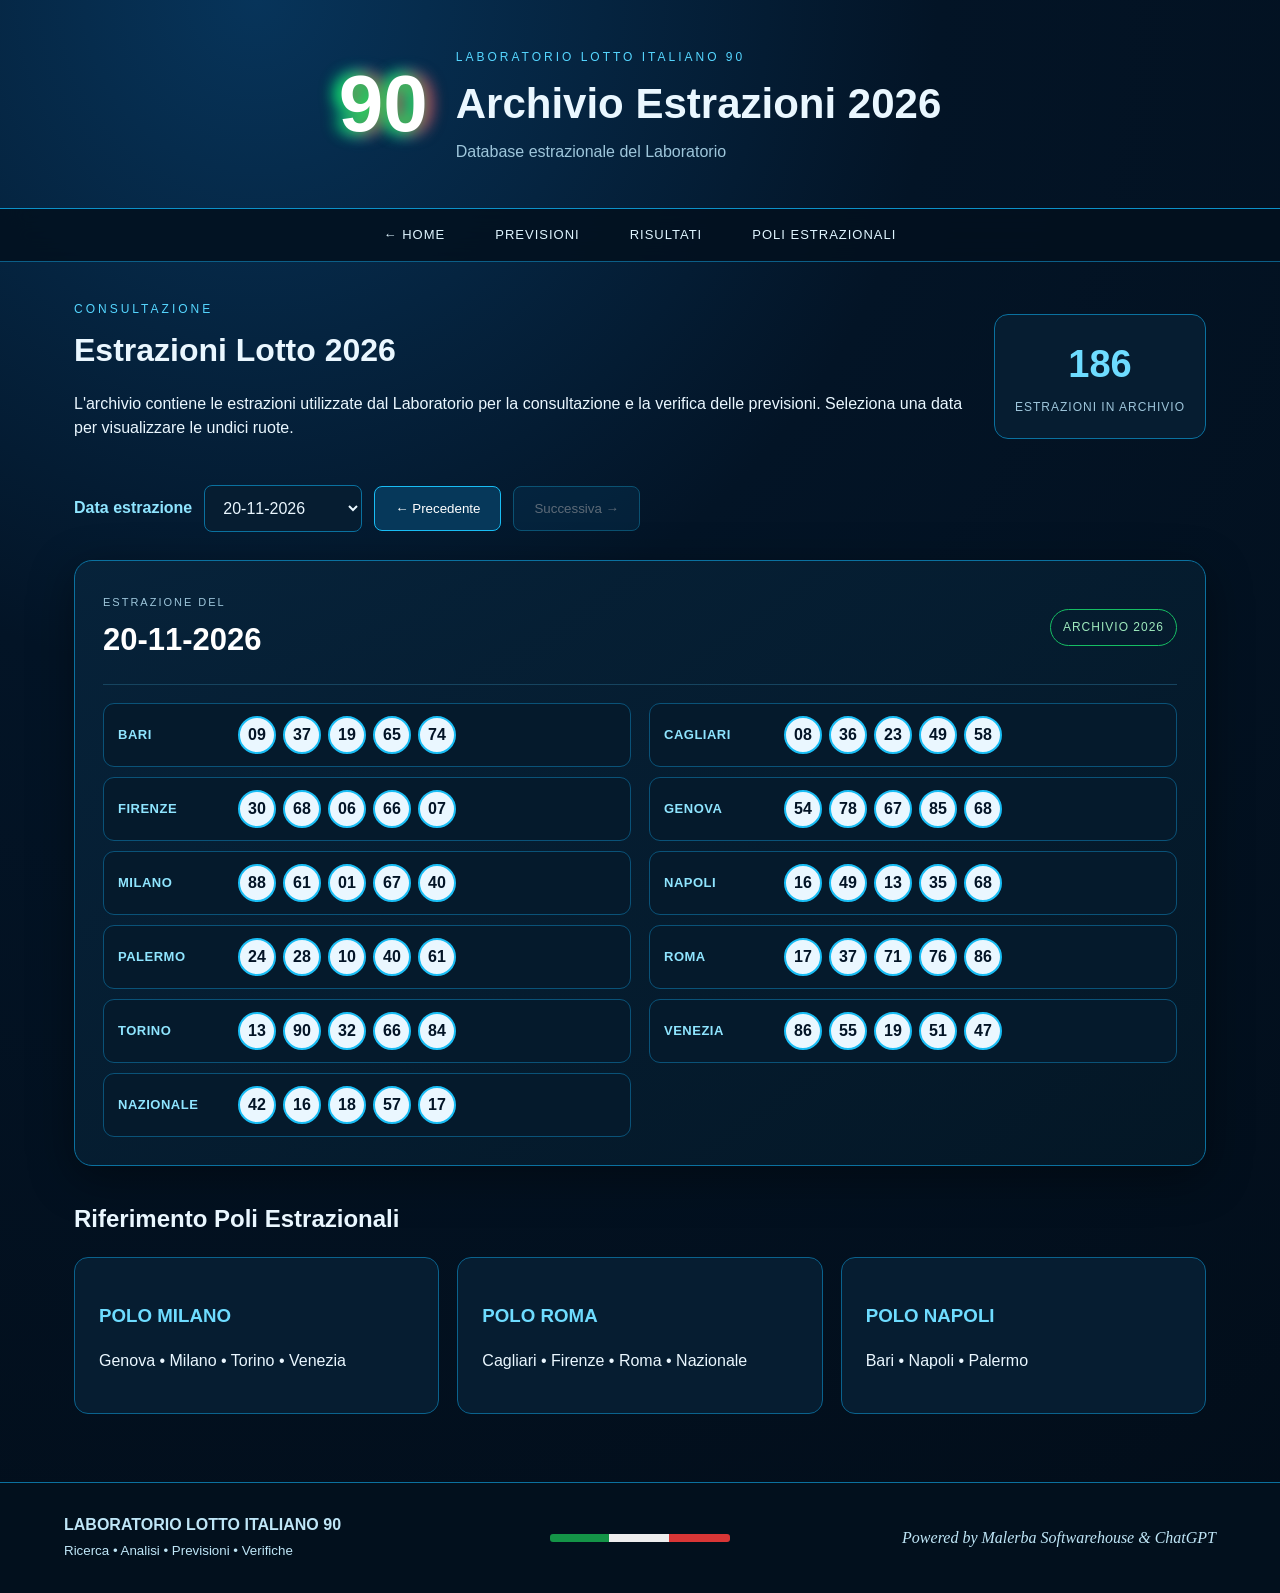
==== commit a905c5d3: "Update archivio.html" ====
--- a/archivio.html
+++ b/archivio.html
@@ -6,4 +6,4 @@
 <section class='draw-panel'><div class='draw-title'><div><span>ESTRAZIONE DEL</span><h2 id='drawDate'></h2></div><div class='db-badge'>ARCHIVIO 2026</div></div><div id='drawGrid' class='draw-grid'></div></section>
 <section class='pole-key'><h2>Riferimento Poli Estrazionali</h2><div class='poles'><article><h3>POLO MILANO</h3><p>Genova • Milano • Torino • Venezia</p></article><article><h3>POLO ROMA</h3><p>Cagliari • Firenze • Roma • Nazionale</p></article><article><h3>POLO NAPOLI</h3><p>Bari • Napoli • Palermo</p></article></div></section>
 </main><footer><div><b>LABORATORIO LOTTO ITALIANO 90</b><br><small>Ricerca • Analisi • Previsioni • Verifiche</small></div><div class='flag'></div><div class='powered'>Powered by Malerba Softwarehouse &amp; ChatGPT</div></footer>
-<script>const draws=[{"date":"02-01-2026","rows":[["BARI",[69,48,61,60,29]],["CAGLIARI",[77,53,87,29,64]],["FIRENZE",[1,83,38,53,19]],["GENOVA",[86,46,57,41,30]],["MILANO",[64,72,41,14,3]],["NAPOLI",[73,5,29,70,86]],["PALERMO",[41,66,84,14,26]],["ROMA",[41,14,60,78,88]],["TORINO",[21,70,22,52,43]],["VENEZIA",[19,54,80,64,46]],["NAZIONALE",[1,38,70,18,69]]]},{"date":"03-01-2026","rows":[["BARI",[33,13,81,4,8]],["CAGLIARI",[16,86,49,87,14]],["FIRENZE",[2,34,12,6,74]],["GENOVA",[65,45,89,90,14]],["MILANO",[16,22,31,52,44]],["NAPOLI",[78,15,13,11,29]],["PALERMO",[51,21,33,22,20]],["ROMA",[7,42,36,66,46]],["TORINO",[19,62,48,81,35]],["VENEZIA",[67,36,9,64,50]],["NAZIONALE",[18,53,11,47,55]]]},{"date":"05-01-2026","rows":[["BARI",[10,12,51,38,50]],["CAGLIARI",[30,52,60,89,35]],["FIRENZE",[20,71,41,25,49]],["GENOVA",[52,53,62,1,35]],["MILANO",[74,22,54,37,82]],["NAPOLI",[29,14,61,56,81]],["PALERMO",[56,59,69,25,51]],["ROMA",[71,4,34,6,37]],["TORINO",[59,71,42,82,23]],["VENEZIA",[55,71,27,36,77]],["NAZIONALE",[82,2,51,46,77]]]},{"date":"07-01-2026","rows":[["BARI",[28,16,31,73,84]],["CAGLIARI",[27,67,46,28,88]],["FIRENZE",[41,44,8,17,55]],["GENOVA",[5,87,54,19,23]],["MILANO",[14,27,17,61,59]],["NAPOLI",[74,4,15,75,42]],["PALERMO",[74,88,43,42,63]],["ROMA",[66,2,60,41,64]],["TORINO",[66,67,17,30,27]],["VENEZIA",[78,35,2,53,47]],["NAZIONALE",[29,62,30,74,84]]]},{"date":"08-01-2026","rows":[["BARI",[5,37,1,56,68]],["CAGLIARI",[69,22,46,89,80]],["FIRENZE",[66,68,4,65,17]],["GENOVA",[6,81,22,50,72]],["MILANO",[75,47,66,80,17]],["NAPOLI",[14,82,20,69,90]],["PALERMO",[51,20,29,72,44]],["ROMA",[60,12,69,79,15]],["TORINO",[52,77,67,84,83]],["VENEZIA",[70,37,55,89,53]],["NAZIONALE",[47,83,55,79,59]]]},{"date":"09-01-2026","rows":[["BARI",[52,39,59,58,24]],["CAGLIARI",[44,68,16,75,3]],["FIRENZE",[50,78,23,66,67]],["GENOVA",[32,76,48,64,1]],["MILANO",[68,80,19,52,5]],["NAPOLI",[39,38,65,83,53]],["PALERMO",[23,14,55,61,69]],["ROMA",[28,6,5,14,44]],["TORINO",[3,26,60,27,63]],["VENEZIA",[60,52,21,43,10]],["NAZIONALE",[84,63,60,18,66]]]},{"date":"10-01-2026","rows":[["BARI",[48,84,46,52,79]],["CAGLIARI",[84,19,9,31,81]],["FIRENZE",[11,67,65,28,75]],["GENOVA",[23,12,79,82,49]],["MILANO",[53,48,41,58,63]],["NAPOLI",[85,13,44,32,4]],["PALERMO",[68,54,35,47,67]],["ROMA",[68,40,55,6,85]],["TORINO",[67,35,62,76,68]],["VENEZIA",[71,5,46,38,34]],["NAZIONALE",[24,59,84,16,90]]]},{"date":"13-01-2026","rows":[["BARI",[75,49,5,28,85]],["CAGLIARI",[85,12,67,1,71]],["FIRENZE",[57,3,62,72,21]],["GENOVA",[3,12,52,30,81]],["MILANO",[68,2,79,8,6]],["NAPOLI",[60,23,16,29,19]],["PALERMO",[48,89,53,15,50]],["ROMA",[59,21,69,15,48]],["TORINO",[59,74,26,85,21]],["VENEZIA",[4,16,53,72,71]],["NAZIONALE",[78,38,40,23,13]]]},{"date":"15-01-2026","rows":[["BARI",[75,59,17,44,19]],["CAGLIARI",[76,88,85,23,67]],["FIRENZE",[67,25,41,62,66]],["GENOVA",[65,9,81,33,55]],["MILANO",[58,64,15,9,90]],["NAPOLI",[11,73,9,82,19]],["PALERMO",[22,28,70,51,38]],["ROMA",[47,65,2,59,83]],["TORINO",[81,56,61,33,45]],["VENEZIA",[17,29,49,11,50]],["NAZIONALE",[68,11,5,34,61]]]},{"date":"16-01-2026","rows":[["BARI",[77,44,68,87,4]],["CAGLIARI",[36,32,18,51,19]],["FIRENZE",[55,57,43,17,49]],["GENOVA",[61,78,31,41,50]],["MILANO",[17,4,29,25,3]],["NAPOLI",[16,31,85,20,86]],["PALERMO",[36,25,66,76,3]],["ROMA",[65,42,41,26,15]],["TORINO",[86,38,67,1,17]],["VENEZIA",[56,84,67,60,14]],["NAZIONALE",[58,56,80,77,72]]]},{"date":"17-01-2026","rows":[["BARI",[37,83,6,39,54]],["CAGLIARI",[76,32,75,7,63]],["FIRENZE",[31,50,38,74,51]],["GENOVA",[44,4,67,19,8]],["MILANO",[12,11,60,42,70]],["NAPOLI",[86,31,44,87,32]],["PALERMO",[58,18,26,6,20]],["ROMA",[49,67,14,66,53]],["TORINO",[48,41,42,33,45]],["VENEZIA",[80,83,19,33,5]],["NAZIONALE",[24,36,32,40,80]]]},{"date":"20-01-2026","rows":[["BARI",[78,48,43,19,39]],["CAGLIARI",[16,77,87,56,45]],["FIRENZE",[70,38,74,13,82]],["GENOVA",[29,51,24,17,90]],["MILANO",[44,8,52,31,70]],["NAPOLI",[73,89,16,72,62]],["PALERMO",[86,59,10,84,30]],["ROMA",[51,49,35,29,43]],["TORINO",[23,12,74,82,69]],["VENEZIA",[73,64,37,41,72]],["NAZIONALE",[4,35,65,2,23]]]},{"date":"22-01-2026","rows":[["BARI",[16,3,1,17,9]],["CAGLIARI",[17,30,88,19,42]],["FIRENZE",[51,83,22,61,89]],["GENOVA",[82,35,73,58,10]],["MILANO",[7,14,63,73,33]],["NAPOLI",[26,24,73,18,82]],["PALERMO",[65,52,61,43,50]],["ROMA",[49,62,11,36,6]],["TORINO",[90,8,60,29,39]],["VENEZIA",[42,1,53,35,71]],["NAZIONALE",[6,60,67,43,33]]]},{"date":"23-01-2026","rows":[["BARI",[21,8,6,36,82]],["CAGLIARI",[28,71,25,34,90]],["FIRENZE",[41,58,29,69,70]],["GENOVA",[47,42,63,78,41]],["MILANO",[71,10,4,88,62]],["NAPOLI",[33,76,77,65,9]],["PALERMO",[38,44,68,78,61]],["ROMA",[3,18,4,54,71]],["TORINO",[13,74,55,22,27]],["VENEZIA",[18,53,35,89,86]],["NAZIONALE",[57,26,18,70,12]]]},{"date":"24-01-2026","rows":[["BARI",[26,24,81,30,32]],["CAGLIARI",[84,81,48,8,49]],["FIRENZE",[64,30,70,12,89]],["GENOVA",[76,71,63,88,27]],["MILANO",[1,28,9,6,90]],["NAPOLI",[74,26,50,76,24]],["PALERMO",[9,75,88,65,13]],["ROMA",[66,13,21,65,73]],["TORINO",[78,2,90,51,16]],["VENEZIA",[23,55,60,47,17]],["NAZIONALE",[14,70,74,68,20]]]},{"date":"27-01-2026","rows":[["BARI",[14,13,48,19,45]],["CAGLIARI",[19,22,3,54,85]],["FIRENZE",[79,69,43,56,50]],["GENOVA",[11,12,8,5,43]],["MILANO",[67,15,17,78,29]],["NAPOLI",[85,42,8,60,62]],["PALERMO",[67,18,78,60,39]],["ROMA",[2,31,85,66,69]],["TORINO",[11,30,80,74,29]],["VENEZIA",[4,23,27,33,19]],["NAZIONALE",[32,68,26,1,10]]]},{"date":"29-01-2026","rows":[["BARI",[52,71,81,90,43]],["CAGLIARI",[75,28,2,58,15]],["FIRENZE",[73,57,22,69,86]],["GENOVA",[29,48,39,60,56]],["MILANO",[3,50,69,14,90]],["NAPOLI",[73,42,85,67,12]],["PALERMO",[68,72,23,66,9]],["ROMA",[20,26,19,66,56]],["TORINO",[75,4,81,14,64]],["VENEZIA",[12,15,64,67,30]],["NAZIONALE",[64,80,85,33,75]]]},{"date":"30-01-2026","rows":[["BARI",[52,28,46,44,56]],["CAGLIARI",[61,16,37,31,49]],["FIRENZE",[22,42,53,38,58]],["GENOVA",[77,51,43,54,60]],["MILANO",[8,74,79,82,33]],["NAPOLI",[52,74,25,71,70]],["PALERMO",[7,70,69,34,62]],["ROMA",[67,59,29,22,77]],["TORINO",[80,6,73,69,56]],["VENEZIA",[49,47,12,25,66]],["NAZIONALE",[54,16,59,85,68]]]},{"date":"31-01-2026","rows":[["BARI",[82,38,72,26,22]],["CAGLIARI",[2,33,12,59,1]],["FIRENZE",[10,6,1,81,39]],["GENOVA",[29,27,75,25,4]],["MILANO",[48,71,51,56,18]],["NAPOLI",[14,62,65,17,57]],["PALERMO",[13,14,87,44,57]],["ROMA",[4,39,18,29,72]],["TORINO",[8,22,53,37,78]],["VENEZIA",[21,67,61,55,60]],["NAZIONALE",[67,57,45,86,23]]]},{"date":"03-02-2026","rows":[["BARI",[26,30,24,71,38]],["CAGLIARI",[7,71,77,64,16]],["FIRENZE",[15,23,49,50,66]],["GENOVA",[65,85,1,3,68]],["MILANO",[79,21,3,43,54]],["NAPOLI",[65,72,89,76,43]],["PALERMO",[20,50,26,72,77]],["ROMA",[75,76,31,77,51]],["TORINO",[52,47,11,14,8]],["VENEZIA",[84,41,88,13,47]],["NAZIONALE",[19,3,34,61,48]]]},{"date":"05-02-2026","rows":[["BARI",[59,63,12,74,89]],["CAGLIARI",[4,60,78,51,31]],["FIRENZE",[63,56,13,84,39]],["GENOVA",[43,3,73,86,84]],["MILANO",[73,68,21,69,27]],["NAPOLI",[29,60,61,2,9]],["PALERMO",[49,28,51,89,23]],["ROMA",[43,21,77,31,30]],["TORINO",[5,25,64,76,89]],["VENEZIA",[14,16,77,51,56]],["NAZIONALE",[53,20,6,89,28]]]},{"date":"06-02-2026","rows":[["BARI",[9,55,48,87,35]],["CAGLIARI",[8,23,16,43,34]],["FIRENZE",[1,26,82,69,84]],["GENOVA",[77,4,26,23,83]],["MILANO",[89,78,30,19,76]],["NAPOLI",[78,55,72,18,54]],["PALERMO",[23,59,87,44,18]],["ROMA",[41,18,67,2,14]],["TORINO",[9,75,73,59,78]],["VENEZIA",[58,33,67,62,46]],["NAZIONALE",[57,69,68,58,37]]]},{"date":"07-02-2026","rows":[["BARI",[5,25,19,18,22]],["CAGLIARI",[42,65,5,32,14]],["FIRENZE",[59,8,45,36,25]],["GENOVA",[62,52,73,1,5]],["MILANO",[35,31,33,83,22]],["NAPOLI",[7,13,67,37,27]],["PALERMO",[64,37,12,89,60]],["ROMA",[87,66,22,16,67]],["TORINO",[15,66,30,4,47]],["VENEZIA",[30,37,72,66,38]],["NAZIONALE",[44,32,26,1,77]]]},{"date":"10-02-2026","rows":[["BARI",[20,78,56,79,86]],["CAGLIARI",[2,43,83,59,39]],["FIRENZE",[87,50,83,7,25]],["GENOVA",[44,36,43,15,53]],["MILANO",[14,39,30,35,29]],["NAPOLI",[60,34,76,50,41]],["PALERMO",[26,61,4,41,64]],["ROMA",[10,31,42,52,55]],["TORINO",[75,63,47,59,69]],["VENEZIA",[29,47,7,27,31]],["NAZIONALE",[52,57,46,19,24]]]},{"date":"12-02-2026","rows":[["BARI",[59,27,52,63,12]],["CAGLIARI",[51,2,87,11,25]],["FIRENZE",[71,20,87,65,25]],["GENOVA",[87,7,90,32,18]],["MILANO",[81,89,49,3,51]],["NAPOLI",[56,79,80,14,81]],["PALERMO",[59,77,61,42,67]],["ROMA",[26,76,54,42,55]],["TORINO",[73,52,26,44,50]],["VENEZIA",[9,29,43,63,39]],["NAZIONALE",[14,49,53,71,28]]]},{"date":"13-02-2026","rows":[["BARI",[71,7,88,38,26]],["CAGLIARI",[8,45,59,34,70]],["FIRENZE",[1,70,13,39,50]],["GENOVA",[54,26,42,41,39]],["MILANO",[51,58,82,10,72]],["NAPOLI",[57,4,49,86,54]],["PALERMO",[72,3,54,83,33]],["ROMA",[68,44,6,22,70]],["TORINO",[33,37,14,25,79]],["VENEZIA",[16,20,40,27,37]],["NAZIONALE",[88,15,53,7,80]]]},{"date":"14-02-2026","rows":[["BARI",[64,39,40,27,69]],["CAGLIARI",[49,6,34,2,3]],["FIRENZE",[79,4,56,17,8]],["GENOVA",[9,27,36,16,37]],["MILANO",[67,89,17,63,68]],["NAPOLI",[90,19,34,9,43]],["PALERMO",[51,73,39,2,65]],["ROMA",[23,77,68,44,57]],["TORINO",[37,61,38,90,74]],["VENEZIA",[21,51,83,89,23]],["NAZIONALE",[61,28,67,56,23]]]},{"date":"17-02-2026","rows":[["BARI",[40,72,47,39,63]],["CAGLIARI",[3,66,47,27,35]],["FIRENZE",[14,62,53,8,51]],["GENOVA",[55,12,81,52,4]],["MILANO",[41,31,55,23,59]],["NAPOLI",[30,9,38,14,50]],["PALERMO",[19,86,40,32,7]],["ROMA",[65,88,51,42,41]],["TORINO",[10,6,34,84,81]],["VENEZIA",[6,25,82,24,52]],["NAZIONALE",[10,74,4,29,88]]]},{"date":"19-02-2026","rows":[["BARI",[46,45,68,27,78]],["CAGLIARI",[79,9,37,13,31]],["FIRENZE",[66,9,22,29,50]],["GENOVA",[61,9,38,19,20]],["MILANO",[84,69,53,66,29]],["NAPOLI",[7,58,6,87,49]],["PALERMO",[10,29,84,22,35]],["ROMA",[28,47,11,30,24]],["TORINO",[52,73,18,87,56]],["VENEZIA",[90,86,16,36,28]],["NAZIONALE",[53,21,35,3,4]]]},{"date":"20-02-2026","rows":[["BARI",[71,19,24,7,58]],["CAGLIARI",[88,71,64,85,87]],["FIRENZE",[72,52,40,85,57]],["GENOVA",[50,27,14,18,26]],["MILANO",[31,56,50,53,58]],["NAPOLI",[6,7,54,3,72]],["PALERMO",[67,50,70,78,57]],["ROMA",[19,70,29,6,61]],["TORINO",[38,3,6,20,19]],["VENEZIA",[57,52,78,66,7]],["NAZIONALE",[63,53,25,24,15]]]},{"date":"21-02-2026","rows":[["BARI",[72,63,35,12,1]],["CAGLIARI",[2,31,1,53,10]],["FIRENZE",[30,35,5,87,42]],["GENOVA",[74,32,43,68,80]],["MILANO",[39,6,64,16,83]],["NAPOLI",[56,65,71,7,12]],["PALERMO",[11,57,50,28,71]],["ROMA",[35,23,58,89,46]],["TORINO",[27,28,74,16,75]],["VENEZIA",[68,70,27,77,83]],["NAZIONALE",[28,52,18,26,39]]]},{"date":"24-02-2026","rows":[["BARI",[78,27,14,77,57]],["CAGLIARI",[68,49,23,34,79]],["FIRENZE",[26,39,73,52,59]],["GENOVA",[15,38,45,58,79]],["MILANO",[19,70,76,68,30]],["NAPOLI",[31,88,24,48,66]],["PALERMO",[57,65,35,85,49]],["ROMA",[45,71,47,46,76]],["TORINO",[44,42,33,20,9]],["VENEZIA",[81,62,71,60,29]],["NAZIONALE",[2,33,34,44,14]]]},{"date":"26-02-2026","rows":[["BARI",[86,45,22,56,80]],["CAGLIARI",[25,46,60,14,2]],["FIRENZE",[86,30,43,3,62]],["GENOVA",[7,83,57,60,14]],["MILANO",[39,26,63,54,65]],["NAPOLI",[13,59,18,15,84]],["PALERMO",[81,78,58,87,82]],["ROMA",[69,36,51,33,71]],["TORINO",[19,54,34,26,25]],["VENEZIA",[37,23,5,44,26]],["NAZIONALE",[7,28,89,63,27]]]},{"date":"27-02-2026","rows":[["BARI",[1,31,24,71,49]],["CAGLIARI",[56,23,44,84,39]],["FIRENZE",[46,77,10,65,7]],["GENOVA",[31,82,33,84,64]],["MILANO",[58,41,28,82,18]],["NAPOLI",[5,14,52,62,57]],["PALERMO",[82,31,8,38,39]],["ROMA",[87,22,76,82,19]],["TORINO",[36,50,62,61,84]],["VENEZIA",[21,20,52,14,71]],["NAZIONALE",[86,17,1,41,20]]]},{"date":"28-02-2026","rows":[["BARI",[63,83,51,27,84]],["CAGLIARI",[70,37,29,42,28]],["FIRENZE",[73,68,88,85,75]],["GENOVA",[24,59,63,57,37]],["MILANO",[43,26,23,55,89]],["NAPOLI",[11,70,34,74,5]],["PALERMO",[80,11,55,50,68]],["ROMA",[44,50,86,75,1]],["TORINO",[78,32,90,16,9]],["VENEZIA",[4,66,13,46,25]],["NAZIONALE",[52,24,34,12,60]]]},{"date":"03-03-2026","rows":[["BARI",[36,68,14,51,50]],["CAGLIARI",[23,60,82,49,36]],["FIRENZE",[32,48,25,82,88]],["GENOVA",[5,73,60,71,67]],["MILANO",[41,4,60,37,36]],["NAPOLI",[42,68,63,44,49]],["PALERMO",[37,88,8,17,52]],["ROMA",[49,66,89,60,74]],["TORINO",[5,24,22,89,73]],["VENEZIA",[47,6,61,18,64]],["NAZIONALE",[66,39,67,74,18]]]},{"date":"05-03-2026","rows":[["BARI",[2,47,84,1,21]],["CAGLIARI",[21,15,89,19,68]],["FIRENZE",[45,4,40,30,84]],["GENOVA",[1,5,38,83,56]],["MILANO",[65,21,83,79,18]],["NAPOLI",[33,7,39,56,65]],["PALERMO",[23,51,85,58,29]],["ROMA",[47,49,67,29,89]],["TORINO",[81,43,85,82,53]],["VENEZIA",[29,85,1,66,72]],["NAZIONALE",[75,9,26,29,34]]]},{"date":"06-03-2026","rows":[["BARI",[43,76,29,71,21]],["CAGLIARI",[1,75,39,73,11]],["FIRENZE",[72,49,17,62,54]],["GENOVA",[36,51,34,56,63]],["MILANO",[59,87,52,13,16]],["NAPOLI",[13,83,19,79,66]],["PALERMO",[18,38,23,63,15]],["ROMA",[41,14,85,1,45]],["TORINO",[4,1,22,82,57]],["VENEZIA",[67,18,14,40,85]],["NAZIONALE",[59,55,62,74,12]]]},{"date":"07-03-2026","rows":[["BARI",[72,21,49,31,7]],["CAGLIARI",[28,11,57,3,85]],["FIRENZE",[41,76,27,1,79]],["GENOVA",[76,19,37,40,69]],["MILANO",[18,23,56,21,57]],["NAPOLI",[10,89,63,31,48]],["PALERMO",[39,15,85,77,14]],["ROMA",[90,51,56,89,16]],["TORINO",[10,4,73,6,61]],["VENEZIA",[89,70,46,61,56]],["NAZIONALE",[31,37,89,64,68]]]},{"date":"10-03-2026","rows":[["BARI",[22,61,39,37,34]],["CAGLIARI",[46,18,31,16,22]],["FIRENZE",[16,54,71,40,50]],["GENOVA",[21,88,14,11,13]],["MILANO",[21,14,46,69,13]],["NAPOLI",[66,89,35,26,87]],["PALERMO",[34,21,38,48,43]],["ROMA",[89,27,84,35,61]],["TORINO",[75,12,90,4,54]],["VENEZIA",[88,54,36,58,73]],["NAZIONALE",[25,85,65,61,82]]]},{"date":"12-03-2026","rows":[["BARI",[27,35,7,5,83]],["CAGLIARI",[60,75,59,40,42]],["FIRENZE",[25,2,15,26,22]],["GENOVA",[50,63,30,77,57]],["MILANO",[33,49,66,83,11]],["NAPOLI",[37,51,68,53,52]],["PALERMO",[83,64,34,59,88]],["ROMA",[55,59,9,72,52]],["TORINO",[66,72,41,53,67]],["VENEZIA",[48,71,11,55,1]],["NAZIONALE",[43,62,59,32,86]]]},{"date":"13-03-2026","rows":[["BARI",[84,21,49,24,14]],["CAGLIARI",[49,78,42,9,47]],["FIRENZE",[46,51,72,86,18]],["GENOVA",[72,71,5,80,83]],["MILANO",[58,21,35,68,60]],["NAPOLI",[50,80,25,51,6]],["PALERMO",[61,24,75,26,87]],["ROMA",[15,44,1,54,66]],["TORINO",[72,21,31,66,14]],["VENEZIA",[5,45,34,50,69]],["NAZIONALE",[7,13,60,63,81]]]},{"date":"14-03-2026","rows":[["BARI",[34,85,22,52,9]],["CAGLIARI",[88,62,57,53,80]],["FIRENZE",[11,46,34,49,15]],["GENOVA",[64,62,78,30,65]],["MILANO",[56,16,31,12,49]],["NAPOLI",[44,66,80,45,7]],["PALERMO",[39,38,83,66,84]],["ROMA",[76,52,44,4,33]],["TORINO",[38,8,17,70,5]],["VENEZIA",[84,69,42,74,29]],["NAZIONALE",[89,44,17,25,52]]]},{"date":"17-03-2026","rows":[["BARI",[49,21,62,51,47]],["CAGLIARI",[33,6,44,74,86]],["FIRENZE",[7,41,83,38,81]],["GENOVA",[64,43,29,73,19]],["MILANO",[39,82,9,41,64]],["NAPOLI",[88,54,30,75,38]],["PALERMO",[26,28,80,65,47]],["ROMA",[68,62,41,5,25]],["TORINO",[90,17,12,78,40]],["VENEZIA",[15,58,12,68,10]],["NAZIONALE",[8,14,23,27,70]]]},{"date":"19-03-2026","rows":[["BARI",[2,88,51,1,4]],["CAGLIARI",[35,37,47,40,83]],["FIRENZE",[12,34,72,24,1]],["GENOVA",[18,58,26,62,13]],["MILANO",[72,58,86,31,48]],["NAPOLI",[64,88,44,89,24]],["PALERMO",[88,14,53,87,5]],["ROMA",[52,59,26,22,73]],["TORINO",[5,37,83,85,21]],["VENEZIA",[60,28,36,87,66]],["NAZIONALE",[72,20,34,52,69]]]},{"date":"20-03-2026","rows":[["BARI",[36,23,51,64,82]],["CAGLIARI",[50,33,36,90,55]],["FIRENZE",[49,48,53,59,54]],["GENOVA",[16,41,73,62,34]],["MILANO",[43,42,59,38,75]],["NAPOLI",[25,58,62,38,80]],["PALERMO",[84,86,88,62,22]],["ROMA",[83,70,67,49,66]],["TORINO",[29,62,21,7,37]],["VENEZIA",[26,23,43,42,56]],["NAZIONALE",[2,59,4,47,32]]]},{"date":"21-03-2026","rows":[["BARI",[17,81,25,89,6]],["CAGLIARI",[83,36,5,76,69]],["FIRENZE",[6,43,60,21,44]],["GENOVA",[84,56,21,75,33]],["MILANO",[79,24,89,5,2]],["NAPOLI",[76,65,70,31,5]],["PALERMO",[29,7,67,62,18]],["ROMA",[66,10,89,57,28]],["TORINO",[18,40,85,9,4]],["VENEZIA",[51,22,11,66,73]],["NAZIONALE",[41,66,86,52,44]]]},{"date":"24-03-2026","rows":[["BARI",[51,62,27,44,28]],["CAGLIARI",[73,24,23,48,43]],["FIRENZE",[46,15,72,52,31]],["GENOVA",[17,9,29,19,27]],["MILANO",[6,70,5,76,79]],["NAPOLI",[51,16,26,11,48]],["PALERMO",[88,57,76,84,9]],["ROMA",[90,38,32,69,53]],["TORINO",[85,84,58,60,87]],["VENEZIA",[14,41,26,90,52]],["NAZIONALE",[40,24,59,1,46]]]},{"date":"26-03-2026","rows":[["BARI",[69,58,26,5,22]],["CAGLIARI",[59,33,73,2,69]],["FIRENZE",[44,49,83,75,50]],["GENOVA",[35,77,61,40,86]],["MILANO",[48,52,12,19,62]],["NAPOLI",[60,21,47,15,58]],["PALERMO",[16,27,28,83,25]],["ROMA",[35,19,85,81,24]],["TORINO",[29,44,15,70,31]],["VENEZIA",[69,20,48,55,2]],["NAZIONALE",[56,61,40,27,81]]]},{"date":"27-03-2026","rows":[["BARI",[9,7,85,34,35]],["CAGLIARI",[66,23,50,17,18]],["FIRENZE",[29,14,68,75,9]],["GENOVA",[52,88,58,19,50]],["MILANO",[7,80,5,46,90]],["NAPOLI",[16,33,75,35,17]],["PALERMO",[43,8,82,48,74]],["ROMA",[36,71,23,15,44]],["TORINO",[21,67,54,14,6]],["VENEZIA",[69,23,81,74,89]],["NAZIONALE",[83,60,76,78,7]]]},{"date":"28-03-2026","rows":[["BARI",[53,4,1,11,9]],["CAGLIARI",[67,19,47,35,64]],["FIRENZE",[13,48,58,39,15]],["GENOVA",[52,87,51,79,67]],["MILANO",[7,79,84,28,37]],["NAPOLI",[26,90,68,82,67]],["PALERMO",[38,57,65,20,56]],["ROMA",[81,66,45,53,8]],["TORINO",[29,47,55,78,71]],["VENEZIA",[7,29,76,14,15]],["NAZIONALE",[17,10,21,29,15]]]},{"date":"31-03-2026","rows":[["BARI",[64,9,80,53,34]],["CAGLIARI",[65,25,53,11,4]],["FIRENZE",[52,61,16,58,66]],["GENOVA",[28,61,2,72,60]],["MILANO",[40,87,27,22,5]],["NAPOLI",[28,17,30,29,37]],["PALERMO",[65,15,79,20,52]],["ROMA",[84,58,35,80,60]],["TORINO",[34,7,48,35,55]],["VENEZIA",[18,24,23,26,87]],["NAZIONALE",[77,81,40,26,73]]]},{"date":"02-04-2026","rows":[["BARI",[86,69,15,81,58]],["CAGLIARI",[6,55,36,30,16]],["FIRENZE",[89,1,10,45,74]],["GENOVA",[60,64,46,80,22]],["MILANO",[20,69,73,60,10]],["NAPOLI",[10,39,69,27,18]],["PALERMO",[79,54,60,50,26]],["ROMA",[15,86,20,18,90]],["TORINO",[5,21,79,26,57]],["VENEZIA",[53,14,60,52,85]],["NAZIONALE",[62,56,48,24,19]]]},{"date":"03-04-2026","rows":[["BARI",[70,81,90,42,35]],["CAGLIARI",[9,74,68,25,48]],["FIRENZE",[49,25,76,87,82]],["GENOVA",[73,24,80,85,47]],["MILANO",[4,45,73,48,42]],["NAPOLI",[51,57,56,43,50]],["PALERMO",[49,14,82,40,68]],["ROMA",[12,79,82,18,87]],["TORINO",[9,52,39,90,85]],["VENEZIA",[53,75,16,59,18]],["NAZIONALE",[84,64,17,1,32]]]},{"date":"04-04-2026","rows":[["BARI",[81,21,69,24,65]],["CAGLIARI",[40,1,30,38,25]],["FIRENZE",[18,84,24,58,63]],["GENOVA",[86,64,56,89,60]],["MILANO",[38,7,6,50,25]],["NAPOLI",[72,16,90,85,74]],["PALERMO",[23,13,20,73,14]],["ROMA",[24,52,22,1,78]],["TORINO",[16,80,35,84,22]],["VENEZIA",[36,83,9,89,51]],["NAZIONALE",[3,67,45,71,86]]]},{"date":"07-04-2026","rows":[["BARI",[80,54,31,75,71]],["CAGLIARI",[38,23,54,50,89]],["FIRENZE",[57,73,82,35,45]],["GENOVA",[58,70,12,65,85]],["MILANO",[82,20,35,14,8]],["NAPOLI",[48,65,79,52,16]],["PALERMO",[5,60,56,1,25]],["ROMA",[65,12,73,3,49]],["TORINO",[39,43,44,36,67]],["VENEZIA",[71,76,49,6,56]],["NAZIONALE",[85,42,37,41,7]]]},{"date":"09-04-2026","rows":[["BARI",[38,32,49,34,21]],["CAGLIARI",[77,90,3,60,62]],["FIRENZE",[44,30,20,49,55]],["GENOVA",[14,19,7,16,44]],["MILANO",[68,50,81,41,90]],["NAPOLI",[52,9,22,41,57]],["PALERMO",[84,26,37,77,29]],["ROMA",[43,81,52,82,89]],["TORINO",[77,81,89,29,6]],["VENEZIA",[57,41,29,53,2]],["NAZIONALE",[25,33,37,45,43]]]},{"date":"10-04-2026","rows":[["BARI",[79,7,19,57,33]],["CAGLIARI",[62,76,31,54,48]],["FIRENZE",[72,11,41,48,6]],["GENOVA",[75,60,9,41,40]],["MILANO",[79,28,27,18,48]],["NAPOLI",[2,33,78,19,74]],["PALERMO",[81,44,31,63,69]],["ROMA",[30,11,82,56,41]],["TORINO",[7,43,50,18,82]],["VENEZIA",[8,19,36,7,75]],["NAZIONALE",[18,36,75,26,27]]]},{"date":"11-04-2026","rows":[["BARI",[9,14,8,2,60]],["CAGLIARI",[50,76,13,81,49]],["FIRENZE",[8,75,5,77,51]],["GENOVA",[54,83,12,86,30]],["MILANO",[62,87,60,68,20]],["NAPOLI",[56,61,31,87,51]],["PALERMO",[9,85,24,88,18]],["ROMA",[47,56,68,63,38]],["TORINO",[23,58,89,77,46]],["VENEZIA",[80,65,57,42,22]],["NAZIONALE",[6,13,87,29,53]]]},{"date":"14-04-2026","rows":[["BARI",[12,14,29,85,76]],["CAGLIARI",[33,75,71,90,35]],["FIRENZE",[72,76,56,6,80]],["GENOVA",[37,73,8,34,78]],["MILANO",[47,85,1,11,8]],["NAPOLI",[7,30,46,29,11]],["PALERMO",[32,40,78,46,74]],["ROMA",[43,13,65,5,52]],["TORINO",[64,4,44,36,74]],["VENEZIA",[48,50,21,28,19]],["NAZIONALE",[70,88,15,44,20]]]},{"date":"16-04-2026","rows":[["BARI",[17,71,26,6,73]],["CAGLIARI",[35,72,4,61,78]],["FIRENZE",[22,30,46,57,81]],["GENOVA",[77,48,17,59,64]],["MILANO",[90,2,32,8,57]],["NAPOLI",[4,71,12,77,76]],["PALERMO",[42,87,7,24,56]],["ROMA",[32,67,3,44,38]],["TORINO",[25,48,17,9,50]],["VENEZIA",[15,81,10,3,86]],["NAZIONALE",[76,20,38,59,80]]]},{"date":"17-04-2026","rows":[["BARI",[31,34,54,63,51]],["CAGLIARI",[54,15,14,25,40]],["FIRENZE",[75,79,42,26,19]],["GENOVA",[2,67,9,42,41]],["MILANO",[34,68,73,79,3]],["NAPOLI",[47,26,31,23,63]],["PALERMO",[74,64,3,75,63]],["ROMA",[82,60,28,73,11]],["TORINO",[27,30,51,75,5]],["VENEZIA",[21,65,43,15,87]],["NAZIONALE",[48,9,72,88,29]]]},{"date":"18-04-2026","rows":[["BARI",[42,44,87,52,39]],["CAGLIARI",[20,58,64,90,31]],["FIRENZE",[37,23,45,36,62]],["GENOVA",[34,11,75,81,10]],["MILANO",[46,44,71,59,85]],["NAPOLI",[69,24,75,86,20]],["PALERMO",[85,60,81,28,9]],["ROMA",[56,71,6,31,49]],["TORINO",[5,15,32,31,82]],["VENEZIA",[1,32,27,12,50]],["NAZIONALE",[59,6,77,9,18]]]},{"date":"21-04-2026","rows":[["BARI",[9,71,42,73,26]],["CAGLIARI",[59,6,70,50,11]],["FIRENZE",[90,88,22,5,60]],["GENOVA",[23,11,79,17,40]],["MILANO",[7,16,54,20,30]],["NAPOLI",[43,9,48,16,32]],["PALERMO",[10,55,72,15,28]],["ROMA",[67,32,13,41,4]],["TORINO",[75,76,32,26,87]],["VENEZIA",[48,52,35,54,19]],["NAZIONALE",[15,39,25,33,50]]]},{"date":"23-04-2026","rows":[["BARI",[22,71,52,35,2]],["CAGLIARI",[33,7,64,51,60]],["FIRENZE",[23,47,73,31,38]],["GENOVA",[84,5,61,81,2]],["MILANO",[22,41,75,10,46]],["NAPOLI",[7,73,55,6,61]],["PALERMO",[19,41,84,77,50]],["ROMA",[9,6,69,15,38]],["TORINO",[46,89,21,26,67]],["VENEZIA",[55,37,67,49,54]],["NAZIONALE",[74,1,80,35,21]]]},{"date":"24-04-2026","rows":[["BARI",[15,88,36,90,37]],["CAGLIARI",[49,22,46,28,86]],["FIRENZE",[7,85,14,84,55]],["GENOVA",[89,69,88,41,81]],["MILANO",[71,43,45,25,3]],["NAPOLI",[83,72,60,16,21]],["PALERMO",[75,78,68,80,76]],["ROMA",[13,25,67,83,78]],["TORINO",[30,39,63,72,81]],["VENEZIA",[13,55,71,89,5]],["NAZIONALE",[42,70,22,48,41]]]},{"date":"27-04-2026","rows":[["BARI",[38,78,24,40,33]],["CAGLIARI",[26,80,5,1,48]],["FIRENZE",[80,71,74,22,67]],["GENOVA",[68,39,49,59,13]],["MILANO",[40,19,8,62,84]],["NAPOLI",[43,80,6,78,82]],["PALERMO",[37,55,68,33,11]],["ROMA",[1,4,36,81,38]],["TORINO",[17,15,75,69,76]],["VENEZIA",[70,85,24,56,53]],["NAZIONALE",[76,84,68,65,23]]]},{"date":"28-04-2026","rows":[["BARI",[68,50,33,31,23]],["CAGLIARI",[47,80,44,24,13]],["FIRENZE",[62,5,49,26,47]],["GENOVA",[22,34,29,35,86]],["MILANO",[33,45,55,78,27]],["NAPOLI",[58,36,88,47,46]],["PALERMO",[21,59,73,72,46]],["ROMA",[40,59,74,2,32]],["TORINO",[64,70,36,73,13]],["VENEZIA",[77,64,6,84,69]],["NAZIONALE",[1,14,24,4,56]]]},{"date":"30-04-2026","rows":[["BARI",[2,58,76,30,50]],["CAGLIARI",[28,6,35,51,39]],["FIRENZE",[46,27,71,88,50]],["GENOVA",[1,8,15,17,38]],["MILANO",[82,50,87,51,2]],["NAPOLI",[65,38,37,53,46]],["PALERMO",[56,62,58,10,67]],["ROMA",[57,82,49,80,2]],["TORINO",[39,74,29,35,47]],["VENEZIA",[54,76,22,73,85]],["NAZIONALE",[69,62,88,43,21]]]},{"date":"02-05-2026","rows":[["BARI",[42,46,49,16,36]],["CAGLIARI",[65,28,86,77,9]],["FIRENZE",[75,32,36,76,34]],["GENOVA",[21,43,79,20,7]],["MILANO",[81,58,49,42,13]],["NAPOLI",[64,53,8,46,44]],["PALERMO",[18,58,71,68,87]],["ROMA",[35,1,50,85,27]],["TORINO",[21,62,68,42,60]],["VENEZIA",[70,9,72,49,68]],["NAZIONALE",[30,11,15,72,51]]]},{"date":"04-05-2026","rows":[["BARI",[22,24,23,33,9]],["CAGLIARI",[40,15,22,90,51]],["FIRENZE",[70,2,71,41,40]],["GENOVA",[51,80,25,69,30]],["MILANO",[23,28,89,2,64]],["NAPOLI",[16,54,41,8,56]],["PALERMO",[18,25,11,66,36]],["ROMA",[28,7,3,47,76]],["TORINO",[72,24,1,7,70]],["VENEZIA",[10,80,17,69,13]],["NAZIONALE",[6,39,41,42,38]]]},{"date":"05-05-2026","rows":[["BARI",[13,20,43,72,40]],["CAGLIARI",[88,50,81,43,47]],["FIRENZE",[60,32,13,23,6]],["GENOVA",[71,19,22,55,39]],["MILANO",[14,9,22,16,19]],["NAPOLI",[51,69,89,62,46]],["PALERMO",[68,78,38,27,44]],["ROMA",[20,47,62,56,34]],["TORINO",[9,29,6,14,1]],["VENEZIA",[34,77,11,88,83]],["NAZIONALE",[56,26,22,77,75]]]},{"date":"07-05-2026","rows":[["BARI",[15,30,86,71,38]],["CAGLIARI",[84,4,34,42,82]],["FIRENZE",[58,60,72,41,82]],["GENOVA",[67,30,84,31,33]],["MILANO",[1,24,46,12,52]],["NAPOLI",[73,7,63,64,72]],["PALERMO",[81,18,50,75,3]],["ROMA",[44,48,47,49,30]],["TORINO",[70,14,78,90,33]],["VENEZIA",[11,62,68,54,85]],["NAZIONALE",[46,5,17,29,81]]]},{"date":"08-05-2026","rows":[["BARI",[41,9,64,6,61]],["CAGLIARI",[8,7,32,84,21]],["FIRENZE",[71,80,69,60,56]],["GENOVA",[83,49,67,54,47]],["MILANO",[17,33,51,53,4]],["NAPOLI",[26,82,7,73,53]],["PALERMO",[56,17,41,21,77]],["ROMA",[38,30,39,15,6]],["TORINO",[45,39,89,80,64]],["VENEZIA",[40,71,78,17,90]],["NAZIONALE",[1,29,66,26,51]]]},{"date":"09-05-2026","rows":[["BARI",[65,2,64,85,33]],["CAGLIARI",[28,76,58,69,64]],["FIRENZE",[15,87,69,64,22]],["GENOVA",[36,34,40,55,52]],["MILANO",[66,27,36,11,56]],["NAPOLI",[51,75,66,38,24]],["PALERMO",[28,41,2,40,44]],["ROMA",[38,34,7,36,16]],["TORINO",[54,62,73,64,30]],["VENEZIA",[81,41,84,64,89]],["NAZIONALE",[5,56,68,71,31]]]},{"date":"12-05-2026","rows":[["BARI",[63,50,72,81,69]],["CAGLIARI",[80,20,78,61,36]],["FIRENZE",[65,13,82,87,26]],["GENOVA",[23,48,30,68,75]],["MILANO",[36,90,14,85,48]],["NAPOLI",[32,42,13,54,44]],["PALERMO",[5,17,45,72,36]],["ROMA",[86,42,7,72,61]],["TORINO",[61,79,21,42,36]],["VENEZIA",[41,33,36,23,70]],["NAZIONALE",[4,32,21,31,11]]]},{"date":"14-05-2026","rows":[["BARI",[18,1,37,16,59]],["CAGLIARI",[29,67,49,4,10]],["FIRENZE",[70,33,42,39,8]],["GENOVA",[57,48,87,52,25]],["MILANO",[86,34,59,53,51]],["NAPOLI",[34,62,37,61,11]],["PALERMO",[50,54,36,4,23]],["ROMA",[40,46,70,79,37]],["TORINO",[89,32,55,53,19]],["VENEZIA",[51,84,85,66,20]],["NAZIONALE",[4,10,60,41,13]]]},{"date":"15-05-2026","rows":[["BARI",[89,4,6,43,69]],["CAGLIARI",[57,7,86,5,74]],["FIRENZE",[48,2,85,71,47]],["GENOVA",[46,80,88,1,43]],["MILANO",[34,40,38,11,57]],["NAPOLI",[3,11,6,73,58]],["PALERMO",[89,18,59,16,14]],["ROMA",[64,49,19,33,48]],["TORINO",[63,83,40,15,11]],["VENEZIA",[38,12,53,2,86]],["NAZIONALE",[68,79,32,81,12]]]},{"date":"16-05-2026","rows":[["BARI",[84,57,9,22,60]],["CAGLIARI",[52,58,80,57,76]],["FIRENZE",[50,15,63,58,60]],["GENOVA",[8,30,61,75,55]],["MILANO",[82,68,29,16,10]],["NAPOLI",[86,46,15,33,65]],["PALERMO",[46,29,73,74,37]],["ROMA",[30,15,2,87,52]],["TORINO",[15,62,82,52,67]],["VENEZIA",[58,85,40,35,48]],["NAZIONALE",[16,51,56,71,17]]]},{"date":"19-05-2026","rows":[["BARI",[31,86,56,69,65]],["CAGLIARI",[66,23,78,64,48]],["FIRENZE",[43,30,56,2,12]],["GENOVA",[75,47,20,71,18]],["MILANO",[37,35,74,85,80]],["NAPOLI",[75,66,53,89,87]],["PALERMO",[89,39,2,81,14]],["ROMA",[58,42,9,38,8]],["TORINO",[10,26,15,5,3]],["VENEZIA",[38,68,69,22,7]],["NAZIONALE",[90,21,28,85,64]]]},{"date":"21-05-2026","rows":[["BARI",[88,65,11,87,59]],["CAGLIARI",[5,64,45,80,74]],["FIRENZE",[37,56,25,19,36]],["GENOVA",[29,31,90,15,17]],["MILANO",[73,61,45,85,48]],["NAPOLI",[21,85,29,48,77]],["PALERMO",[40,2,66,87,51]],["ROMA",[23,68,57,60,26]],["TORINO",[44,4,76,5,57]],["VENEZIA",[79,86,19,29,40]],["NAZIONALE",[33,54,75,39,63]]]},{"date":"22-05-2026","rows":[["BARI",[45,50,76,1,26]],["CAGLIARI",[61,42,13,26,21]],["FIRENZE",[73,48,7,84,88]],["GENOVA",[62,77,10,13,37]],["MILANO",[71,24,74,37,12]],["NAPOLI",[25,16,57,50,43]],["PALERMO",[66,74,42,70,18]],["ROMA",[14,10,31,69,4]],["TORINO",[81,12,33,84,22]],["VENEZIA",[51,58,80,60,2]],["NAZIONALE",[45,43,82,44,90]]]},{"date":"23-05-2026","rows":[["BARI",[19,83,72,49,7]],["CAGLIARI",[53,26,63,50,33]],["FIRENZE",[15,34,10,44,19]],["GENOVA",[25,12,86,48,11]],["MILANO",[19,38,21,40,62]],["NAPOLI",[88,44,56,90,41]],["PALERMO",[31,35,42,77,14]],["ROMA",[30,43,4,38,74]],["TORINO",[68,10,56,81,86]],["VENEZIA",[3,49,16,89,84]],["NAZIONALE",[67,38,60,75,41]]]},{"date":"26-05-2026","rows":[["BARI",[37,35,74,51,18]],["CAGLIARI",[72,17,29,1,88]],["FIRENZE",[39,78,42,52,62]],["GENOVA",[44,30,37,60,1]],["MILANO",[18,29,67,2,86]],["NAPOLI",[60,87,47,69,51]],["PALERMO",[72,26,34,76,18]],["ROMA",[3,31,20,84,39]],["TORINO",[82,23,74,76,70]],["VENEZIA",[79,68,33,87,3]],["NAZIONALE",[46,63,2,41,71]]]},{"date":"28-05-2026","rows":[["BARI",[18,25,46,74,40]],["CAGLIARI",[21,3,75,5,11]],["FIRENZE",[2,22,90,1,56]],["GENOVA",[73,88,37,34,28]],["MILANO",[21,75,56,10,45]],["NAPOLI",[16,89,58,53,68]],["PALERMO",[7,6,89,20,66]],["ROMA",[49,54,8,37,83]],["TORINO",[80,19,86,66,53]],["VENEZIA",[59,63,23,30,53]],["NAZIONALE",[77,89,38,27,22]]]},{"date":"29-05-2026","rows":[["BARI",[87,60,29,36,7]],["CAGLIARI",[7,68,27,53,6]],["FIRENZE",[7,33,20,30,12]],["GENOVA",[34,30,26,13,66]],["MILANO",[60,84,81,89,10]],["NAPOLI",[56,33,52,15,72]],["PALERMO",[3,36,82,60,23]],["ROMA",[28,10,6,5,81]],["TORINO",[12,76,66,61,24]],["VENEZIA",[34,90,7,5,77]],["NAZIONALE",[6,42,2,66,87]]]},{"date":"30-05-2026","rows":[["BARI",[87,61,14,25,38]],["CAGLIARI",[72,1,87,13,26]],["FIRENZE",[34,60,5,42,54]],["GENOVA",[62,5,18,69,73]],["MILANO",[14,54,29,81,83]],["NAPOLI",[71,76,89,19,25]],["PALERMO",[33,15,48,26,65]],["ROMA",[67,47,2,86,42]],["TORINO",[78,87,66,10,52]],["VENEZIA",[84,23,40,15,24]],["NAZIONALE",[77,72,73,56,83]]]},{"date":"03-06-2026","rows":[["BARI",[6,49,53,65,25]],["CAGLIARI",[23,71,63,50,27]],["FIRENZE",[79,7,61,8,65]],["GENOVA",[5,48,79,23,16]],["MILANO",[15,40,78,47,58]],["NAPOLI",[37,81,7,34,78]],["PALERMO",[36,65,39,69,5]],["ROMA",[4,23,53,82,5]],["TORINO",[24,40,52,35,81]],["VENEZIA",[53,85,38,74,67]],["NAZIONALE",[57,31,74,75,30]]]},{"date":"04-06-2026","rows":[["BARI",[78,89,73,50,28]],["CAGLIARI",[2,59,30,60,9]],["FIRENZE",[62,56,28,72,23]],["GENOVA",[20,14,19,32,24]],["MILANO",[25,30,78,72,40]],["NAPOLI",[33,69,25,17,26]],["PALERMO",[63,24,82,1,8]],["ROMA",[21,17,23,71,31]],["TORINO",[2,76,71,58,72]],["VENEZIA",[58,48,51,78,67]],["NAZIONALE",[89,53,61,62,15]]]},{"date":"05-06-2026","rows":[["BARI",[11,36,33,25,57]],["CAGLIARI",[57,4,70,22,73]],["FIRENZE",[39,71,83,31,72]],["GENOVA",[79,89,18,80,5]],["MILANO",[15,68,19,49,87]],["NAPOLI",[10,56,66,58,7]],["PALERMO",[50,27,19,6,75]],["ROMA",[60,24,39,79,62]],["TORINO",[75,47,41,84,45]],["VENEZIA",[56,8,84,38,9]],["NAZIONALE",[61,62,68,30,75]]]},{"date":"06-06-2026","rows":[["BARI",[79,44,34,76,86]],["CAGLIARI",[16,76,87,84,37]],["FIRENZE",[70,35,43,72,4]],["GENOVA",[38,59,6,79,55]],["MILANO",[40,68,61,88,83]],["NAPOLI",[37,61,90,22,14]],["PALERMO",[31,45,90,44,26]],["ROMA",[72,4,6,41,23]],["TORINO",[65,62,34,6,86]],["VENEZIA",[34,64,59,49,71]],["NAZIONALE",[7,25,36,38,8]]]},{"date":"09-06-2026","rows":[["BARI",[31,81,28,45,85]],["CAGLIARI",[35,85,70,25,88]],["FIRENZE",[27,68,41,35,69]],["GENOVA",[52,71,88,38,27]],["MILANO",[12,82,83,25,80]],["NAPOLI",[37,10,17,48,59]],["PALERMO",[74,55,30,16,29]],["ROMA",[3,90,32,37,43]],["TORINO",[35,43,64,8,67]],["VENEZIA",[33,66,43,85,44]],["NAZIONALE",[15,32,28,67,56]]]},{"date":"11-06-2026","rows":[["BARI",[53,23,77,51,86]],["CAGLIARI",[56,76,85,17,83]],["FIRENZE",[64,3,85,23,69]],["GENOVA",[56,81,32,38,28]],["MILANO",[42,87,40,53,50]],["NAPOLI",[10,59,86,90,33]],["PALERMO",[76,59,28,24,6]],["ROMA",[76,55,69,15,74]],["TORINO",[24,79,44,62,64]],["VENEZIA",[89,3,23,37,10]],["NAZIONALE",[34,32,46,22,69]]]},{"date":"12-06-2026","rows":[["BARI",[45,77,23,71,83]],["CAGLIARI",[32,55,16,31,22]],["FIRENZE",[40,37,50,42,86]],["GENOVA",[65,69,52,36,27]],["MILANO",[59,56,79,37,64]],["NAPOLI",[8,9,43,71,28]],["PALERMO",[46,79,55,1,67]],["ROMA",[87,71,59,1,89]],["TORINO",[51,38,48,22,31]],["VENEZIA",[76,56,16,52,33]],["NAZIONALE",[35,55,72,48,67]]]},{"date":"13-06-2026","rows":[["BARI",[25,62,86,19,37]],["CAGLIARI",[3,65,84,69,63]],["FIRENZE",[84,34,83,8,26]],["GENOVA",[19,29,90,53,32]],["MILANO",[75,70,86,51,35]],["NAPOLI",[46,48,68,37,19]],["PALERMO",[16,39,87,84,74]],["ROMA",[29,42,65,54,80]],["TORINO",[77,67,68,57,45]],["VENEZIA",[5,82,85,42,19]],["NAZIONALE",[75,27,45,33,39]]]},{"date":"16-06-2026","rows":[["BARI",[50,42,62,52,7]],["CAGLIARI",[41,18,67,64,79]],["FIRENZE",[64,10,21,20,84]],["GENOVA",[15,12,37,74,8]],["MILANO",[10,44,88,20,58]],["NAPOLI",[34,15,47,23,60]],["PALERMO",[36,44,51,3,84]],["ROMA",[61,16,29,26,63]],["TORINO",[40,70,6,73,1]],["VENEZIA",[18,19,17,44,27]],["NAZIONALE",[26,79,22,4,90]]]},{"date":"18-06-2026","rows":[["BARI",[46,70,42,50,53]],["CAGLIARI",[39,1,86,43,35]],["FIRENZE",[20,29,14,81,62]],["GENOVA",[84,55,72,69,41]],["MILANO",[37,34,72,66,13]],["NAPOLI",[12,68,32,56,64]],["PALERMO",[15,62,43,58,9]],["ROMA",[65,64,11,18,62]],["TORINO",[56,82,58,85,87]],["VENEZIA",[85,86,83,62,30]],["NAZIONALE",[87,66,29,82,5]]]},{"date":"19-06-2026","rows":[["BARI",[86,18,47,54,70]],["CAGLIARI",[14,13,5,84,33]],["FIRENZE",[6,60,2,50,51]],["GENOVA",[43,90,75,70,89]],["MILANO",[13,58,43,47,88]],["NAPOLI",[36,13,8,82,43]],["PALERMO",[79,69,85,56,84]],["ROMA",[61,50,4,33,8]],["TORINO",[41,23,34,71,19]],["VENEZIA",[18,60,72,85,29]],["NAZIONALE",[16,89,51,75,15]]]},{"date":"20-06-2026","rows":[["BARI",[90,24,74,14,75]],["CAGLIARI",[79,37,32,44,27]],["FIRENZE",[7,56,79,29,44]],["GENOVA",[17,24,43,89,22]],["MILANO",[69,51,28,27,70]],["NAPOLI",[8,75,73,35,22]],["PALERMO",[58,42,78,59,9]],["ROMA",[88,78,84,68,53]],["TORINO",[61,34,65,59,27]],["VENEZIA",[37,23,76,89,86]],["NAZIONALE",[72,18,63,22,33]]]},{"date":"23-06-2026","rows":[["BARI",[42,24,70,9,58]],["CAGLIARI",[27,49,43,76,40]],["FIRENZE",[69,3,65,72,62]],["GENOVA",[19,28,3,85,75]],["MILANO",[17,5,43,40,38]],["NAPOLI",[24,55,2,32,69]],["PALERMO",[55,70,54,90,12]],["ROMA",[49,88,21,2,24]],["TORINO",[58,16,60,38,73]],["VENEZIA",[84,12,69,2,44]],["NAZIONALE",[75,14,79,44,47]]]},{"date":"25-06-2026","rows":[["BARI",[18,55,23,57,84]],["CAGLIARI",[7,82,45,52,14]],["FIRENZE",[84,78,39,33,59]],["GENOVA",[42,24,73,17,38]],["MILANO",[51,69,38,54,23]],["NAPOLI",[25,49,75,85,13]],["PALERMO",[5,37,74,28,4]],["ROMA",[29,64,63,85,75]],["TORINO",[57,23,70,21,68]],["VENEZIA",[59,11,55,60,14]],["NAZIONALE",[14,7,12,72,41]]]},{"date":"26-06-2026","rows":[["BARI",[3,59,2,56,5]],["CAGLIARI",[12,36,81,69,49]],["FIRENZE",[81,79,52,34,26]],["GENOVA",[56,17,87,66,52]],["MILANO",[77,59,11,43,3]],["NAPOLI",[27,36,43,44,71]],["PALERMO",[21,81,14,77,6]],["ROMA",[65,29,5,52,17]],["TORINO",[68,20,27,58,16]],["VENEZIA",[34,37,89,79,73]],["NAZIONALE",[10,66,80,7,77]]]},{"date":"27-06-2026","rows":[["BARI",[46,42,63,90,8]],["CAGLIARI",[86,69,76,89,55]],["FIRENZE",[77,54,87,57,88]],["GENOVA",[70,65,44,76,58]],["MILANO",[52,41,53,74,16]],["NAPOLI",[32,56,9,73,63]],["PALERMO",[17,82,87,84,67]],["ROMA",[50,9,48,79,12]],["TORINO",[81,43,75,21,38]],["VENEZIA",[15,72,65,74,60]],["NAZIONALE",[88,21,4,26,55]]]},{"date":"30-06-2026","rows":[["BARI",[24,34,77,49,16]],["CAGLIARI",[59,24,32,29,31]],["FIRENZE",[54,70,41,37,34]],["GENOVA",[66,73,58,8,82]],["MILANO",[32,45,10,26,43]],["NAPOLI",[81,14,22,80,31]],["PALERMO",[86,41,37,34,43]],["ROMA",[59,7,33,22,89]],["TORINO",[28,67,88,5,19]],["VENEZIA",[85,10,87,55,45]],["NAZIONALE",[80,58,56,6,60]]]},{"date":"02-07-2026","rows":[["BARI",[62,88,78,1,70]],["CAGLIARI",[3,40,50,84,42]],["FIRENZE",[36,58,77,41,83]],["GENOVA",[51,5,88,52,34]],["MILANO",[32,63,73,13,87]],["NAPOLI",[52,2,55,58,54]],["PALERMO",[90,23,38,86,88]],["ROMA",[63,14,84,8,35]],["TORINO",[80,82,45,83,11]],["VENEZIA",[32,8,56,85,73]],["NAZIONALE",[27,1,10,47,7]]]},{"date":"03-07-2026","rows":[["BARI",[40,29,47,24,88]],["CAGLIARI",[89,21,43,72,15]],["FIRENZE",[50,86,31,13,68]],["GENOVA",[37,76,7,90,47]],["MILANO",[26,40,23,72,86]],["NAPOLI",[15,31,36,85,74]],["PALERMO",[10,54,49,50,39]],["ROMA",[2,47,51,33,77]],["TORINO",[4,59,24,5,16]],["VENEZIA",[29,51,11,42,88]],["NAZIONALE",[31,71,15,23,16]]]},{"date":"04-07-2026","rows":[["BARI",[81,71,24,27,1]],["CAGLIARI",[38,77,61,68,78]],["FIRENZE",[61,56,5,68,17]],["GENOVA",[32,79,83,4,15]],["MILANO",[80,12,25,10,76]],["NAPOLI",[61,29,27,8,23]],["PALERMO",[88,77,45,86,23]],["ROMA",[82,76,58,22,33]],["TORINO",[22,87,35,57,62]],["VENEZIA",[6,35,37,11,36]],["NAZIONALE",[40,35,82,58,67]]]},{"date":"07-07-2026","rows":[["BARI",[31,53,78,76,37]],["CAGLIARI",[27,23,30,48,12]],["FIRENZE",[80,26,18,20,34]],["GENOVA",[11,24,8,82,15]],["MILANO",[49,2,54,33,14]],["NAPOLI",[51,63,44,18,35]],["PALERMO",[90,71,86,22,40]],["ROMA",[58,19,29,17,15]],["TORINO",[4,14,79,17,45]],["VENEZIA",[79,50,3,37,32]],["NAZIONALE",[18,43,55,23,15]]]},{"date":"09-07-2026","rows":[["BARI",[61,1,90,69,54]],["CAGLIARI",[65,75,38,74,16]],["FIRENZE",[61,33,46,9,45]],["GENOVA",[36,69,53,47,7]],["MILANO",[10,53,26,46,56]],["NAPOLI",[22,65,36,38,16]],["PALERMO",[40,48,27,14,80]],["ROMA",[44,75,74,78,8]],["TORINO",[35,83,88,13,46]],["VENEZIA",[39,46,2,75,17]],["NAZIONALE",[8,2,80,17,38]]]},{"date":"10-07-2026","rows":[["BARI",[88,71,89,31,33]],["CAGLIARI",[5,67,39,21,35]],["FIRENZE",[54,85,2,78,57]],["GENOVA",[17,45,4,25,29]],["MILANO",[56,58,49,35,8]],["NAPOLI",[49,56,19,68,8]],["PALERMO",[87,39,72,5,56]],["ROMA",[59,51,22,62,41]],["TORINO",[60,84,32,28,1]],["VENEZIA",[46,69,11,36,22]],["NAZIONALE",[22,36,41,18,76]]]},{"date":"11-07-2026","rows":[["BARI",[42,14,74,44,5]],["CAGLIARI",[81,77,15,50,53]],["FIRENZE",[81,12,77,67,64]],["GENOVA",[49,32,61,33,17]],["MILANO",[53,24,41,83,38]],["NAPOLI",[31,2,68,25,74]],["PALERMO",[27,90,75,40,10]],["ROMA",[52,68,56,78,37]],["TORINO",[54,33,64,42,5]],["VENEZIA",[49,70,73,16,6]],["NAZIONALE",[2,58,6,70,84]]]},{"date":"14-07-2026","rows":[["BARI",[48,66,9,78,35]],["CAGLIARI",[51,52,15,38,72]],["FIRENZE",[8,60,78,20,25]],["GENOVA",[46,2,5,22,81]],["MILANO",[29,68,75,53,24]],["NAPOLI",[84,12,13,81,69]],["PALERMO",[28,18,2,54,38]],["ROMA",[36,7,72,45,16]],["TORINO",[76,31,73,55,20]],["VENEZIA",[54,51,42,26,49]],["NAZIONALE",[3,75,64,9,7]]]},{"date":"16-07-2026","rows":[["BARI",[2,32,1,88,64]],["CAGLIARI",[27,43,17,46,89]],["FIRENZE",[80,63,36,57,34]],["GENOVA",[18,15,66,64,25]],["MILANO",[76,86,81,60,77]],["NAPOLI",[32,8,6,16,58]],["PALERMO",[12,78,2,38,48]],["ROMA",[23,72,85,66,62]],["TORINO",[76,45,72,62,66]],["VENEZIA",[10,8,25,23,79]],["NAZIONALE",[67,2,12,24,4]]]},{"date":"17-07-2026","rows":[["BARI",[37,63,29,38,39]],["CAGLIARI",[72,29,87,46,53]],["FIRENZE",[69,29,67,17,12]],["GENOVA",[75,1,43,89,28]],["MILANO",[52,51,25,88,63]],["NAPOLI",[73,87,27,48,76]],["PALERMO",[63,5,59,39,19]],["ROMA",[39,85,71,17,53]],["TORINO",[49,35,80,42,89]],["VENEZIA",[63,66,49,24,85]],["NAZIONALE",[73,20,56,11,35]]]},{"date":"18-07-2026","rows":[["BARI",[65,47,9,87,29]],["CAGLIARI",[47,6,30,59,72]],["FIRENZE",[22,32,30,7,43]],["GENOVA",[89,55,51,66,33]],["MILANO",[13,44,8,37,40]],["NAPOLI",[74,62,83,30,22]],["PALERMO",[14,59,78,12,34]],["ROMA",[63,69,51,12,64]],["TORINO",[14,10,38,52,12]],["VENEZIA",[51,30,11,7,3]],["NAZIONALE",[25,5,89,33,73]]]},{"date":"21-07-2026","rows":[["BARI",[52,78,36,43,39]],["CAGLIARI",[69,89,64,46,9]],["FIRENZE",[75,1,80,42,35]],["GENOVA",[85,60,15,6,32]],["MILANO",[47,77,22,36,59]],["NAPOLI",[64,68,25,45,9]],["PALERMO",[42,24,66,48,76]],["ROMA",[48,32,8,2,42]],["TORINO",[82,15,7,6,51]],["VENEZIA",[70,15,17,66,89]],["NAZIONALE",[42,17,74,50,6]]]},{"date":"23-07-2026","rows":[["BARI",[76,59,64,45,15]],["CAGLIARI",[58,75,33,44,42]],["FIRENZE",[84,4,10,15,82]],["GENOVA",[89,81,74,2,65]],["MILANO",[17,48,4,7,75]],["NAPOLI",[31,54,18,26,33]],["PALERMO",[30,57,78,6,29]],["ROMA",[85,75,8,9,62]],["TORINO",[40,18,13,66,73]],["VENEZIA",[13,78,59,23,4]],["NAZIONALE",[34,59,37,27,86]]]},{"date":"24-07-2026","rows":[["BARI",[42,60,68,78,57]],["CAGLIARI",[7,72,59,74,84]],["FIRENZE",[68,42,3,81,61]],["GENOVA",[24,88,62,66,35]],["MILANO",[24,14,73,19,72]],["NAPOLI",[40,71,57,34,1]],["PALERMO",[56,64,44,8,75]],["ROMA",[15,16,77,3,4]],["TORINO",[12,43,35,40,2]],["VENEZIA",[21,29,80,76,83]],["NAZIONALE",[37,70,84,24,76]]]},{"date":"25-07-2026","rows":[["BARI",[86,66,30,1,25]],["CAGLIARI",[14,36,79,7,51]],["FIRENZE",[89,41,87,30,23]],["GENOVA",[29,11,35,57,66]],["MILANO",[19,28,31,27,47]],["NAPOLI",[3,23,61,12,65]],["PALERMO",[61,90,47,56,34]],["ROMA",[22,26,48,50,44]],["TORINO",[62,75,23,15,13]],["VENEZIA",[80,25,84,49,61]],["NAZIONALE",[23,76,80,55,46]]]},{"date":"28-07-2026","rows":[["BARI",[82,27,80,3,69]],["CAGLIARI",[23,1,8,88,72]],["FIRENZE",[89,69,62,56,54]],["GENOVA",[71,75,43,38,69]],["MILANO",[89,71,34,29,87]],["NAPOLI",[55,10,18,72,85]],["PALERMO",[47,9,81,12,65]],["ROMA",[60,35,58,68,67]],["TORINO",[66,38,30,73,17]],["VENEZIA",[88,11,13,48,21]],["NAZIONALE",[79,56,73,5,39]]]},{"date":"30-07-2026","rows":[["BARI",[68,87,56,61,24]],["CAGLIARI",[87,73,60,89,10]],["FIRENZE",[63,39,8,73,61]],["GENOVA",[40,11,48,26,87]],["MILANO",[19,83,16,63,49]],["NAPOLI",[50,19,83,39,80]],["PALERMO",[57,35,3,46,52]],["ROMA",[64,78,3,38,46]],["TORINO",[72,69,56,85,41]],["VENEZIA",[42,9,36,43,48]],["NAZIONALE",[55,33,80,70,25]]]},{"date":"31-07-2026","rows":[["BARI",[86,82,19,73,31]],["CAGLIARI",[51,85,73,77,40]],["FIRENZE",[1,29,90,7,52]],["GENOVA",[29,32,10,49,28]],["MILANO",[41,81,49,3,4]],["NAPOLI",[82,49,1,52,59]],["PALERMO",[11,55,40,62,57]],["ROMA",[69,58,86,31,74]],["TORINO",[60,89,74,5,64]],["VENEZIA",[35,32,54,34,90]],["NAZIONALE",[53,5,21,55,13]]]},{"date":"01-08-2026","rows":[["BARI",[46,54,36,47,1]],["CAGLIARI",[77,30,4,79,18]],["FIRENZE",[84,76,10,27,44]],["GENOVA",[32,13,71,38,46]],["MILANO",[10,23,18,20,3]],["NAPOLI",[73,36,10,90,7]],["PALERMO",[61,46,24,57,32]],["ROMA",[89,78,23,7,35]],["TORINO",[21,59,34,73,86]],["VENEZIA",[74,1,30,46,54]],["NAZIONALE",[71,65,17,9,20]]]},{"date":"04-08-2026","rows":[["BARI",[40,77,49,65,43]],["CAGLIARI",[75,6,3,62,15]],["FIRENZE",[42,4,69,27,43]],["GENOVA",[5,47,57,50,89]],["MILANO",[37,88,1,85,42]],["NAPOLI",[33,28,45,18,23]],["PALERMO",[4,70,38,58,85]],["ROMA",[62,18,28,59,43]],["TORINO",[86,24,40,34,61]],["VENEZIA",[25,12,78,53,39]],["NAZIONALE",[49,7,65,62,70]]]},{"date":"06-08-2026","rows":[["BARI",[22,44,50,62,58]],["CAGLIARI",[53,16,74,65,70]],["FIRENZE",[1,59,82,13,88]],["GENOVA",[52,63,2,41,33]],["MILANO",[22,21,5,50,66]],["NAPOLI",[22,58,30,50,70]],["PALERMO",[61,69,9,8,50]],["ROMA",[7,65,52,38,84]],["TORINO",[18,4,70,34,40]],["VENEZIA",[46,8,77,83,58]],["NAZIONALE",[71,53,61,21,59]]]},{"date":"07-08-2026","rows":[["BARI",[16,13,33,61,50]],["CAGLIARI",[1,70,83,80,7]],["FIRENZE",[75,48,79,20,56]],["GENOVA",[44,62,55,42,41]],["MILANO",[21,70,16,32,45]],["NAPOLI",[71,84,70,41,16]],["PALERMO",[5,28,11,24,38]],["ROMA",[63,27,84,38,26]],["TORINO",[16,53,83,47,65]],["VENEZIA",[23,56,15,5,38]],["NAZIONALE",[5,19,75,28,27]]]},{"date":"08-08-2026","rows":[["BARI",[10,78,17,3,2]],["CAGLIARI",[88,32,59,64,50]],["FIRENZE",[28,90,84,17,65]],["GENOVA",[66,35,9,80,68]],["MILANO",[55,37,75,15,50]],["NAPOLI",[1,80,45,5,10]],["PALERMO",[24,27,4,87,19]],["ROMA",[49,85,34,82,3]],["TORINO",[54,50,31,61,26]],["VENEZIA",[36,47,8,19,89]],["NAZIONALE",[1,49,77,10,6]]]},{"date":"11-08-2026","rows":[["BARI",[38,79,5,70,31]],["CAGLIARI",[45,2,53,56,19]],["FIRENZE",[87,60,82,73,53]],["GENOVA",[64,78,82,42,41]],["MILANO",[40,88,34,30,43]],["NAPOLI",[72,21,71,68,63]],["PALERMO",[15,82,18,33,23]],["ROMA",[31,4,87,10,55]],["TORINO",[64,29,48,23,9]],["VENEZIA",[17,41,45,19,43]],["NAZIONALE",[60,14,52,58,18]]]},{"date":"13-08-2026","rows":[["BARI",[70,42,10,82,72]],["CAGLIARI",[47,88,48,24,78]],["FIRENZE",[45,26,8,35,65]],["GENOVA",[43,66,33,20,6]],["MILANO",[24,48,1,50,58]],["NAPOLI",[84,83,19,14,72]],["PALERMO",[80,11,28,60,40]],["ROMA",[73,55,34,58,37]],["TORINO",[49,46,73,45,1]],["VENEZIA",[32,28,11,21,84]],["NAZIONALE",[31,63,28,82,32]]]},{"date":"14-08-2026","rows":[["BARI",[74,22,73,87,14]],["CAGLIARI",[86,69,70,8,71]],["FIRENZE",[53,31,14,6,81]],["GENOVA",[23,84,10,63,35]],["MILANO",[40,64,54,33,80]],["NAPOLI",[10,8,35,29,83]],["PALERMO",[33,72,89,14,80]],["ROMA",[81,23,29,31,74]],["TORINO",[56,84,85,75,48]],["VENEZIA",[29,79,54,17,62]],["NAZIONALE",[22,27,11,64,15]]]},{"date":"17-08-2026","rows":[["BARI",[20,17,30,42,19]],["CAGLIARI",[44,79,25,21,66]],["FIRENZE",[32,5,3,31,42]],["GENOVA",[13,78,64,6,86]],["MILANO",[22,88,80,59,23]],["NAPOLI",[63,20,35,10,61]],["PALERMO",[66,12,49,53,7]],["ROMA",[9,39,43,81,68]],["TORINO",[5,41,22,79,16]],["VENEZIA",[42,21,59,82,83]],["NAZIONALE",[80,12,77,10,44]]]},{"date":"18-08-2026","rows":[["BARI",[59,3,51,56,2]],["CAGLIARI",[71,60,3,31,28]],["FIRENZE",[77,55,35,56,54]],["GENOVA",[67,39,32,45,8]],["MILANO",[76,83,85,50,79]],["NAPOLI",[37,35,30,47,79]],["PALERMO",[82,62,23,8,87]],["ROMA",[61,46,16,44,6]],["TORINO",[15,22,85,83,63]],["VENEZIA",[26,81,38,44,32]],["NAZIONALE",[52,42,9,60,16]]]},{"date":"20-08-2026","rows":[["BARI",[63,19,27,70,86]],["CAGLIARI",[45,67,19,57,14]],["FIRENZE",[67,84,83,86,42]],["GENOVA",[32,31,11,79,84]],["MILANO",[30,19,71,25,87]],["NAPOLI",[75,6,19,42,7]],["PALERMO",[18,81,25,40,14]],["ROMA",[56,83,54,1,18]],["TORINO",[72,84,37,45,23]],["VENEZIA",[7,63,62,56,65]],["NAZIONALE",[81,9,80,42,2]]]},{"date":"21-08-2026","rows":[["BARI",[81,63,87,20,64]],["CAGLIARI",[22,46,54,29,24]],["FIRENZE",[1,17,76,13,16]],["GENOVA",[40,66,30,11,20]],["MILANO",[87,28,5,80,60]],["NAPOLI",[13,2,74,25,9]],["PALERMO",[28,82,23,84,70]],["ROMA",[15,52,90,47,20]],["TORINO",[57,34,61,26,35]],["VENEZIA",[81,7,27,51,46]],["NAZIONALE",[51,89,82,70,37]]]},{"date":"22-08-2026","rows":[["BARI",[61,62,19,46,81]],["CAGLIARI",[64,24,53,39,33]],["FIRENZE",[36,28,47,56,44]],["GENOVA",[18,23,32,19,60]],["MILANO",[41,71,74,68,70]],["NAPOLI",[38,67,19,6,39]],["PALERMO",[80,79,1,65,81]],["ROMA",[81,59,34,89,36]],["TORINO",[83,17,39,73,38]],["VENEZIA",[72,46,49,85,52]],["NAZIONALE",[63,22,7,59,83]]]},{"date":"25-08-2026","rows":[["BARI",[15,76,24,54,46]],["CAGLIARI",[90,5,54,47,63]],["FIRENZE",[61,77,10,55,9]],["GENOVA",[66,44,47,16,83]],["MILANO",[39,62,24,78,19]],["NAPOLI",[14,15,81,2,44]],["PALERMO",[83,55,15,43,73]],["ROMA",[16,63,7,64,60]],["TORINO",[79,48,67,89,50]],["VENEZIA",[22,57,18,69,53]],["NAZIONALE",[82,50,19,62,30]]]},{"date":"27-08-2026","rows":[["BARI",[29,61,70,47,10]],["CAGLIARI",[46,18,58,17,81]],["FIRENZE",[72,11,38,28,53]],["GENOVA",[86,79,87,55,8]],["MILANO",[63,31,37,45,52]],["NAPOLI",[1,88,30,81,60]],["PALERMO",[69,36,59,75,86]],["ROMA",[51,12,65,66,37]],["TORINO",[76,62,88,75,57]],["VENEZIA",[2,19,69,59,14]],["NAZIONALE",[46,64,58,6,36]]]},{"date":"28-08-2026","rows":[["BARI",[79,83,41,52,53]],["CAGLIARI",[72,29,2,57,87]],["FIRENZE",[27,4,62,21,57]],["GENOVA",[11,24,85,79,40]],["MILANO",[74,70,48,49,80]],["NAPOLI",[71,42,70,4,39]],["PALERMO",[45,56,38,71,70]],["ROMA",[76,40,16,10,28]],["TORINO",[48,31,29,38,78]],["VENEZIA",[23,13,62,50,56]],["NAZIONALE",[73,17,7,71,89]]]},{"date":"29-08-2026","rows":[["BARI",[65,47,4,89,30]],["CAGLIARI",[72,57,10,2,43]],["FIRENZE",[32,5,71,73,41]],["GENOVA",[33,86,65,40,14]],["MILANO",[9,52,43,1,45]],["NAPOLI",[76,53,69,64,50]],["PALERMO",[39,8,61,57,18]],["ROMA",[25,40,52,75,57]],["TORINO",[86,71,17,70,79]],["VENEZIA",[16,50,79,27,48]],["NAZIONALE",[88,68,50,43,6]]]},{"date":"01-09-2026","rows":[["BARI",[56,3,8,36,64]],["CAGLIARI",[67,15,5,24,62]],["FIRENZE",[47,55,75,69,70]],["GENOVA",[63,68,60,34,84]],["MILANO",[29,60,53,31,11]],["NAPOLI",[26,60,63,89,45]],["PALERMO",[42,17,36,75,8]],["ROMA",[81,80,70,23,35]],["TORINO",[12,52,84,11,31]],["VENEZIA",[2,26,33,40,47]],["NAZIONALE",[44,79,84,74,38]]]},{"date":"03-09-2026","rows":[["BARI",[73,60,38,83,26]],["CAGLIARI",[28,59,51,8,88]],["FIRENZE",[62,26,54,5,81]],["GENOVA",[62,8,53,77,79]],["MILANO",[6,54,16,9,40]],["NAPOLI",[9,32,15,29,80]],["PALERMO",[83,76,46,49,82]],["ROMA",[80,16,31,8,88]],["TORINO",[77,40,2,74,59]],["VENEZIA",[81,30,15,80,12]],["NAZIONALE",[34,72,90,87,83]]]},{"date":"04-09-2026","rows":[["BARI",[76,30,75,20,55]],["CAGLIARI",[72,25,7,74,28]],["FIRENZE",[39,51,29,56,64]],["GENOVA",[38,8,82,53,68]],["MILANO",[16,6,10,72,11]],["NAPOLI",[81,55,23,57,88]],["PALERMO",[66,5,85,37,45]],["ROMA",[52,70,69,28,1]],["TORINO",[84,12,51,23,33]],["VENEZIA",[69,62,45,70,43]],["NAZIONALE",[39,19,74,65,32]]]},{"date":"05-09-2026","rows":[["BARI",[26,83,40,69,53]],["CAGLIARI",[13,86,41,22,23]],["FIRENZE",[45,44,78,80,89]],["GENOVA",[86,69,89,28,6]],["MILANO",[36,4,65,51,30]],["NAPOLI",[73,6,80,45,18]],["PALERMO",[61,78,14,17,24]],["ROMA",[89,29,17,32,41]],["TORINO",[78,20,74,71,83]],["VENEZIA",[19,85,16,39,42]],["NAZIONALE",[11,60,23,17,7]]]},{"date":"08-09-2026","rows":[["BARI",[55,75,52,74,27]],["CAGLIARI",[72,20,83,21,31]],["FIRENZE",[19,7,55,11,71]],["GENOVA",[34,66,57,49,10]],["MILANO",[15,72,39,35,2]],["NAPOLI",[59,47,31,82,12]],["PALERMO",[63,8,14,85,12]],["ROMA",[89,87,11,63,73]],["TORINO",[36,57,49,1,58]],["VENEZIA",[20,88,29,32,44]],["NAZIONALE",[47,81,3,30,8]]]},{"date":"10-09-2026","rows":[["BARI",[31,54,14,69,11]],["CAGLIARI",[52,41,56,44,34]],["FIRENZE",[22,13,70,3,26]],["GENOVA",[58,84,23,66,26]],["MILANO",[36,61,25,16,54]],["NAPOLI",[6,67,19,18,10]],["PALERMO",[86,87,64,11,2]],["ROMA",[20,32,81,1,72]],["TORINO",[27,61,30,88,68]],["VENEZIA",[24,61,29,34,7]],["NAZIONALE",[71,87,37,41,75]]]},{"date":"11-09-2026","rows":[["BARI",[53,20,40,62,16]],["CAGLIARI",[33,22,88,17,6]],["FIRENZE",[56,2,58,87,73]],["GENOVA",[25,74,64,59,78]],["MILANO",[38,31,49,90,28]],["NAPOLI",[71,68,84,36,66]],["PALERMO",[7,69,19,48,65]],["ROMA",[38,44,84,47,53]],["TORINO",[90,43,47,48,21]],["VENEZIA",[26,87,14,71,7]],["NAZIONALE",[62,43,83,67,6]]]},{"date":"12-09-2026","rows":[["BARI",[5,11,16,14,71]],["CAGLIARI",[45,40,73,1,53]],["FIRENZE",[48,50,34,45,63]],["GENOVA",[20,72,52,75,56]],["MILANO",[44,59,7,49,69]],["NAPOLI",[38,5,68,3,87]],["PALERMO",[52,14,58,90,37]],["ROMA",[66,6,31,10,77]],["TORINO",[60,70,32,10,62]],["VENEZIA",[26,88,64,14,4]],["NAZIONALE",[62,70,1,80,55]]]},{"date":"15-09-2026","rows":[["BARI",[3,2,53,44,29]],["CAGLIARI",[85,81,31,53,23]],["FIRENZE",[27,40,34,71,81]],["GENOVA",[55,62,72,63,27]],["MILANO",[79,9,49,80,68]],["NAPOLI",[58,90,88,77,50]],["PALERMO",[45,39,22,8,31]],["ROMA",[39,41,4,54,63]],["TORINO",[53,8,80,58,54]],["VENEZIA",[63,51,69,9,74]],["NAZIONALE",[16,45,75,60,18]]]},{"date":"17-09-2026","rows":[["BARI",[11,37,71,88,54]],["CAGLIARI",[66,38,51,42,69]],["FIRENZE",[51,2,79,25,75]],["GENOVA",[49,66,84,51,8]],["MILANO",[25,2,85,90,5]],["NAPOLI",[56,64,84,41,33]],["PALERMO",[35,21,11,64,72]],["ROMA",[83,36,81,10,22]],["TORINO",[68,7,3,37,27]],["VENEZIA",[81,31,61,33,6]],["NAZIONALE",[73,45,69,48,34]]]},{"date":"18-09-2026","rows":[["BARI",[65,30,19,81,22]],["CAGLIARI",[21,64,47,42,15]],["FIRENZE",[72,15,7,67,90]],["GENOVA",[63,61,34,76,6]],["MILANO",[80,12,7,46,79]],["NAPOLI",[87,31,9,22,53]],["PALERMO",[21,83,6,69,13]],["ROMA",[78,50,70,56,30]],["TORINO",[15,9,18,88,46]],["VENEZIA",[52,28,37,30,31]],["NAZIONALE",[49,67,78,32,50]]]},{"date":"19-09-2026","rows":[["BARI",[90,64,76,57,70]],["CAGLIARI",[77,50,7,53,43]],["FIRENZE",[80,27,5,44,89]],["GENOVA",[8,86,67,63,24]],["MILANO",[44,17,58,40,47]],["NAPOLI",[81,78,10,71,2]],["PALERMO",[86,89,26,33,3]],["ROMA",[6,12,66,63,72]],["TORINO",[29,52,81,13,54]],["VENEZIA",[62,3,59,86,5]],["NAZIONALE",[34,17,15,39,83]]]},{"date":"22-09-2026","rows":[["BARI",[55,80,12,72,3]],["CAGLIARI",[88,37,39,54,85]],["FIRENZE",[47,28,25,5,82]],["GENOVA",[56,32,53,10,24]],["MILANO",[8,90,15,35,67]],["NAPOLI",[40,47,7,86,6]],["PALERMO",[26,61,18,10,43]],["ROMA",[3,90,10,31,63]],["TORINO",[43,1,65,60,85]],["VENEZIA",[27,63,78,88,7]],["NAZIONALE",[69,74,81,61,17]]]},{"date":"24-09-2026","rows":[["BARI",[8,59,41,67,56]],["CAGLIARI",[57,66,71,70,42]],["FIRENZE",[75,15,49,21,13]],["GENOVA",[76,2,63,14,81]],["MILANO",[78,29,86,53,52]],["NAPOLI",[10,29,60,12,72]],["PALERMO",[80,25,51,20,17]],["ROMA",[70,1,47,69,64]],["TORINO",[74,18,6,75,16]],["VENEZIA",[51,54,42,57,6]],["NAZIONALE",[2,66,15,11,22]]]},{"date":"25-09-2026","rows":[["BARI",[75,14,11,34,26]],["CAGLIARI",[8,59,38,54,49]],["FIRENZE",[30,15,37,24,17]],["GENOVA",[8,19,51,74,72]],["MILANO",[18,6,57,54,87]],["NAPOLI",[25,16,85,56,78]],["PALERMO",[15,90,28,88,57]],["ROMA",[53,18,40,4,64]],["TORINO",[21,10,59,18,35]],["VENEZIA",[86,66,18,87,32]],["NAZIONALE",[18,36,79,49,16]]]},{"date":"26-09-2026","rows":[["BARI",[22,29,63,55,38]],["CAGLIARI",[2,71,47,42,75]],["FIRENZE",[9,21,74,71,19]],["GENOVA",[87,52,82,72,26]],["MILANO",[57,19,11,37,76]],["NAPOLI",[72,78,31,37,7]],["PALERMO",[82,15,68,28,60]],["ROMA",[28,67,61,82,90]],["TORINO",[67,78,56,18,59]],["VENEZIA",[84,66,75,76,43]],["NAZIONALE",[6,14,62,9,88]]]},{"date":"29-09-2026","rows":[["BARI",[17,81,63,73,60]],["CAGLIARI",[63,45,49,79,66]],["FIRENZE",[68,25,67,14,72]],["GENOVA",[57,23,8,19,39]],["MILANO",[82,63,20,30,22]],["NAPOLI",[86,5,83,46,11]],["PALERMO",[62,90,49,8,77]],["ROMA",[81,85,50,89,1]],["TORINO",[36,7,8,83,20]],["VENEZIA",[17,80,75,85,15]],["NAZIONALE",[10,6,44,75,18]]]},{"date":"01-10-2026","rows":[["BARI",[72,18,46,68,8]],["CAGLIARI",[36,73,74,13,25]],["FIRENZE",[4,45,39,75,68]],["GENOVA",[19,82,73,29,7]],["MILANO",[35,53,23,20,5]],["NAPOLI",[65,7,29,41,34]],["PALERMO",[9,51,48,31,58]],["ROMA",[87,9,90,37,10]],["TORINO",[85,67,47,49,17]],["VENEZIA",[25,52,16,72,45]],["NAZIONALE",[46,42,72,76,73]]]},{"date":"02-10-2026","rows":[["BARI",[61,45,73,41,66]],["CAGLIARI",[23,79,47,36,34]],["FIRENZE",[48,58,43,2,44]],["GENOVA",[83,87,18,12,22]],["MILANO",[59,31,22,41,46]],["NAPOLI",[70,23,27,26,5]],["PALERMO",[70,48,32,86,47]],["ROMA",[19,25,56,38,26]],["TORINO",[23,33,30,57,62]],["VENEZIA",[52,32,46,19,51]],["NAZIONALE",[39,63,14,25,85]]]},{"date":"03-10-2026","rows":[["BARI",[13,60,19,29,56]],["CAGLIARI",[19,68,31,7,26]],["FIRENZE",[83,60,63,8,5]],["GENOVA",[8,58,44,69,2]],["MILANO",[86,19,36,33,57]],["NAPOLI",[76,63,22,84,75]],["PALERMO",[3,72,53,24,38]],["ROMA",[84,28,90,6,46]],["TORINO",[47,28,33,62,55]],["VENEZIA",[42,74,38,2,90]],["NAZIONALE",[67,37,88,55,50]]]},{"date":"06-10-2026","rows":[["BARI",[50,20,35,6,4]],["CAGLIARI",[22,56,17,89,74]],["FIRENZE",[44,41,61,8,2]],["GENOVA",[55,90,74,42,52]],["MILANO",[3,80,84,33,87]],["NAPOLI",[27,30,50,80,87]],["PALERMO",[61,31,40,48,42]],["ROMA",[79,58,44,52,51]],["TORINO",[46,5,40,39,52]],["VENEZIA",[39,22,68,21,27]],["NAZIONALE",[54,84,43,6,12]]]},{"date":"08-10-2026","rows":[["BARI",[74,62,12,61,9]],["CAGLIARI",[75,78,41,86,54]],["FIRENZE",[42,65,75,16,73]],["GENOVA",[47,50,31,80,49]],["MILANO",[61,23,39,57,40]],["NAPOLI",[31,65,58,19,66]],["PALERMO",[19,26,6,71,27]],["ROMA",[40,65,45,29,49]],["TORINO",[24,67,45,64,48]],["VENEZIA",[35,61,62,19,13]],["NAZIONALE",[67,26,57,14,89]]]},{"date":"09-10-2026","rows":[["BARI",[62,74,66,81,33]],["CAGLIARI",[51,32,39,1,83]],["FIRENZE",[77,15,62,32,82]],["GENOVA",[31,55,72,32,74]],["MILANO",[56,71,15,43,23]],["NAPOLI",[33,58,60,1,71]],["PALERMO",[31,10,30,74,18]],["ROMA",[26,71,89,1,80]],["TORINO",[67,39,36,17,5]],["VENEZIA",[4,69,1,33,5]],["NAZIONALE",[54,32,23,22,51]]]},{"date":"10-10-2026","rows":[["BARI",[16,38,53,21,55]],["CAGLIARI",[21,66,30,55,62]],["FIRENZE",[30,75,23,10,68]],["GENOVA",[68,31,16,64,63]],["MILANO",[20,5,11,17,64]],["NAPOLI",[30,74,82,78,77]],["PALERMO",[17,15,50,80,44]],["ROMA",[5,32,59,39,66]],["TORINO",[31,59,56,29,20]],["VENEZIA",[11,66,7,61,88]],["NAZIONALE",[18,52,1,28,13]]]},{"date":"13-10-2026","rows":[["BARI",[56,21,79,19,67]],["CAGLIARI",[23,76,52,15,63]],["FIRENZE",[22,63,81,76,49]],["GENOVA",[17,57,79,14,68]],["MILANO",[1,3,46,32,29]],["NAPOLI",[69,23,30,80,10]],["PALERMO",[76,84,49,87,82]],["ROMA",[20,6,36,62,18]],["TORINO",[41,55,33,8,87]],["VENEZIA",[39,6,81,41,79]],["NAZIONALE",[52,33,59,45,12]]]},{"date":"15-10-2026","rows":[["BARI",[87,43,79,90,1]],["CAGLIARI",[50,81,66,56,12]],["FIRENZE",[25,37,26,82,81]],["GENOVA",[43,10,47,86,75]],["MILANO",[14,82,85,33,69]],["NAPOLI",[50,65,4,28,8]],["PALERMO",[33,34,69,80,14]],["ROMA",[8,51,61,19,16]],["TORINO",[59,55,78,11,1]],["VENEZIA",[62,7,17,1,5]],["NAZIONALE",[11,67,58,51,78]]]},{"date":"16-10-2026","rows":[["BARI",[13,7,33,24,26]],["CAGLIARI",[41,25,22,86,82]],["FIRENZE",[29,82,19,73,22]],["GENOVA",[66,84,2,41,83]],["MILANO",[72,48,32,25,3]],["NAPOLI",[46,59,14,2,22]],["PALERMO",[44,17,21,38,63]],["ROMA",[5,47,75,34,87]],["TORINO",[57,46,28,1,88]],["VENEZIA",[45,62,64,15,58]],["NAZIONALE",[28,90,30,40,36]]]},{"date":"17-10-2026","rows":[["BARI",[11,35,78,39,36]],["CAGLIARI",[27,52,13,3,21]],["FIRENZE",[51,87,73,53,67]],["GENOVA",[63,67,70,1,5]],["MILANO",[44,49,21,22,48]],["NAPOLI",[32,26,67,25,35]],["PALERMO",[19,32,38,11,85]],["ROMA",[5,74,43,78,11]],["TORINO",[74,66,81,80,51]],["VENEZIA",[12,51,63,9,84]],["NAZIONALE",[59,22,14,54,12]]]},{"date":"20-10-2026","rows":[["BARI",[54,19,90,65,23]],["CAGLIARI",[7,78,44,23,64]],["FIRENZE",[85,52,78,37,21]],["GENOVA",[14,88,68,18,29]],["MILANO",[69,16,29,53,22]],["NAPOLI",[1,76,64,21,31]],["PALERMO",[14,18,47,37,51]],["ROMA",[86,88,64,26,34]],["TORINO",[21,64,52,62,40]],["VENEZIA",[29,87,64,40,50]],["NAZIONALE",[3,52,85,23,42]]]},{"date":"22-10-2026","rows":[["BARI",[89,68,23,7,50]],["CAGLIARI",[21,80,4,51,43]],["FIRENZE",[34,25,5,77,90]],["GENOVA",[77,34,37,90,54]],["MILANO",[18,7,61,35,3]],["NAPOLI",[41,90,40,76,78]],["PALERMO",[18,80,78,12,84]],["ROMA",[40,3,7,86,30]],["TORINO",[34,56,21,10,41]],["VENEZIA",[63,78,43,68,80]],["NAZIONALE",[76,38,65,21,3]]]},{"date":"23-10-2026","rows":[["BARI",[36,44,37,58,14]],["CAGLIARI",[80,73,4,1,89]],["FIRENZE",[6,36,12,53,66]],["GENOVA",[85,3,23,49,13]],["MILANO",[83,2,4,87,89]],["NAPOLI",[27,74,72,31,13]],["PALERMO",[44,48,20,51,16]],["ROMA",[83,7,89,84,46]],["TORINO",[21,7,29,79,17]],["VENEZIA",[67,52,84,57,16]],["NAZIONALE",[69,7,47,52,59]]]},{"date":"24-10-2026","rows":[["BARI",[35,47,84,9,72]],["CAGLIARI",[77,70,12,34,25]],["FIRENZE",[36,64,15,34,23]],["GENOVA",[83,69,12,85,78]],["MILANO",[13,29,19,62,66]],["NAPOLI",[3,28,22,43,80]],["PALERMO",[17,40,14,29,72]],["ROMA",[35,70,3,33,90]],["TORINO",[57,52,75,62,42]],["VENEZIA",[82,43,14,1,45]],["NAZIONALE",[63,89,32,41,67]]]},{"date":"27-10-2026","rows":[["BARI",[65,57,90,11,73]],["CAGLIARI",[33,23,74,87,8]],["FIRENZE",[42,4,13,18,20]],["GENOVA",[32,42,69,22,50]],["MILANO",[57,41,39,10,3]],["NAPOLI",[58,22,28,45,39]],["PALERMO",[21,3,66,26,6]],["ROMA",[51,31,64,89,37]],["TORINO",[70,8,90,78,26]],["VENEZIA",[65,53,3,36,56]],["NAZIONALE",[44,28,46,23,2]]]},{"date":"29-10-2026","rows":[["BARI",[28,19,52,20,46]],["CAGLIARI",[21,63,52,31,26]],["FIRENZE",[86,15,6,28,25]],["GENOVA",[35,59,20,34,30]],["MILANO",[54,47,64,48,30]],["NAPOLI",[15,2,46,88,49]],["PALERMO",[64,66,68,71,28]],["ROMA",[47,32,22,90,36]],["TORINO",[73,61,10,24,59]],["VENEZIA",[54,60,33,20,14]],["NAZIONALE",[6,53,88,72,81]]]},{"date":"30-10-2026","rows":[["BARI",[58,79,20,27,7]],["CAGLIARI",[64,45,51,54,62]],["FIRENZE",[84,69,21,54,78]],["GENOVA",[70,24,76,56,73]],["MILANO",[32,36,19,33,72]],["NAPOLI",[1,38,67,70,36]],["PALERMO",[78,4,72,84,74]],["ROMA",[58,70,85,21,34]],["TORINO",[49,82,36,69,84]],["VENEZIA",[21,86,70,33,63]],["NAZIONALE",[6,24,10,28,63]]]},{"date":"31-10-2026","rows":[["BARI",[15,60,11,81,74]],["CAGLIARI",[24,40,55,20,9]],["FIRENZE",[63,14,53,68,73]],["GENOVA",[55,16,90,39,58]],["MILANO",[19,72,51,41,39]],["NAPOLI",[9,17,13,70,47]],["PALERMO",[41,17,54,38,20]],["ROMA",[47,81,19,75,52]],["TORINO",[74,20,44,67,55]],["VENEZIA",[4,44,50,3,58]],["NAZIONALE",[90,9,57,2,28]]]},{"date":"03-11-2026","rows":[["BARI",[60,81,39,27,89]],["CAGLIARI",[49,40,60,34,57]],["FIRENZE",[33,90,53,40,10]],["GENOVA",[18,81,28,44,52]],["MILANO",[12,50,54,43,81]],["NAPOLI",[74,79,42,24,17]],["PALERMO",[51,31,10,90,62]],["ROMA",[23,27,40,65,28]],["TORINO",[89,44,69,4,21]],["VENEZIA",[19,33,78,37,59]],["NAZIONALE",[1,56,18,50,68]]]},{"date":"05-11-2026","rows":[["BARI",[76,65,54,69,19]],["CAGLIARI",[51,45,32,85,7]],["FIRENZE",[25,34,49,51,41]],["GENOVA",[78,84,73,48,65]],["MILANO",[50,1,28,32,20]],["NAPOLI",[2,35,64,90,38]],["PALERMO",[3,24,76,43,62]],["ROMA",[78,35,2,74,26]],["TORINO",[4,21,68,15,39]],["VENEZIA",[68,50,17,87,41]],["NAZIONALE",[45,48,22,32,5]]]},{"date":"06-11-2026","rows":[["BARI",[17,8,89,77,52]],["CAGLIARI",[80,40,61,58,89]],["FIRENZE",[43,81,29,63,13]],["GENOVA",[52,7,1,28,24]],["MILANO",[29,65,54,84,59]],["NAPOLI",[27,15,38,4,75]],["PALERMO",[87,41,64,61,76]],["ROMA",[67,21,48,12,87]],["TORINO",[60,73,44,49,83]],["VENEZIA",[16,34,17,89,50]],["NAZIONALE",[48,68,49,46,70]]]},{"date":"07-11-2026","rows":[["BARI",[64,9,1,8,12]],["CAGLIARI",[79,52,86,90,87]],["FIRENZE",[29,68,25,2,86]],["GENOVA",[25,26,48,77,9]],["MILANO",[16,48,65,72,44]],["NAPOLI",[9,47,49,80,57]],["PALERMO",[4,8,70,46,45]],["ROMA",[6,24,85,65,26]],["TORINO",[2,85,26,10,20]],["VENEZIA",[7,69,28,37,82]],["NAZIONALE",[75,8,82,15,47]]]},{"date":"10-11-2026","rows":[["BARI",[21,84,59,74,86]],["CAGLIARI",[87,77,19,64,82]],["FIRENZE",[5,54,48,84,1]],["GENOVA",[26,81,55,30,80]],["MILANO",[24,13,43,26,23]],["NAPOLI",[21,1,27,43,77]],["PALERMO",[71,47,74,82,32]],["ROMA",[24,72,30,13,52]],["TORINO",[23,2,9,83,24]],["VENEZIA",[42,75,77,35,25]],["NAZIONALE",[89,44,13,26,88]]]},{"date":"12-11-2026","rows":[["BARI",[73,79,45,13,25]],["CAGLIARI",[70,33,11,71,37]],["FIRENZE",[22,62,56,50,13]],["GENOVA",[11,53,42,74,9]],["MILANO",[21,66,1,32,7]],["NAPOLI",[62,3,68,61,63]],["PALERMO",[55,86,62,11,73]],["ROMA",[32,38,36,57,55]],["TORINO",[28,46,88,21,71]],["VENEZIA",[25,10,36,89,29]],["NAZIONALE",[72,32,56,25,43]]]},{"date":"13-11-2026","rows":[["BARI",[26,62,2,12,66]],["CAGLIARI",[54,68,10,53,1]],["FIRENZE",[65,49,29,60,37]],["GENOVA",[74,14,33,32,5]],["MILANO",[72,56,80,71,8]],["NAPOLI",[58,15,32,51,36]],["PALERMO",[60,53,70,18,20]],["ROMA",[22,15,59,30,58]],["TORINO",[84,64,41,21,39]],["VENEZIA",[86,66,67,5,84]],["NAZIONALE",[25,30,46,43,13]]]},{"date":"14-11-2026","rows":[["BARI",[38,30,6,56,57]],["CAGLIARI",[71,18,42,67,54]],["FIRENZE",[89,57,21,25,62]],["GENOVA",[24,47,88,65,70]],["MILANO",[13,63,10,24,5]],["NAPOLI",[55,69,35,36,90]],["PALERMO",[71,14,27,34,80]],["ROMA",[35,1,54,36,51]],["TORINO",[48,31,21,19,87]],["VENEZIA",[32,85,59,40,25]],["NAZIONALE",[36,1,32,18,5]]]},{"date":"17-11-2026","rows":[["BARI",[25,86,87,67,82]],["CAGLIARI",[79,57,21,28,18]],["FIRENZE",[16,40,12,35,39]],["GENOVA",[21,52,68,17,9]],["MILANO",[29,61,63,87,7]],["NAPOLI",[73,81,53,55,66]],["PALERMO",[79,40,85,47,44]],["ROMA",[52,88,76,68,84]],["TORINO",[66,67,21,59,27]],["VENEZIA",[19,86,45,41,76]],["NAZIONALE",[84,61,25,66,60]]]},{"date":"19-11-2026","rows":[["BARI",[9,79,60,54,68]],["CAGLIARI",[40,39,63,54,71]],["FIRENZE",[55,70,28,79,21]],["GENOVA",[13,6,8,73,65]],["MILANO",[5,23,54,2,26]],["NAPOLI",[25,59,51,69,60]],["PALERMO",[83,85,52,31,30]],["ROMA",[59,9,38,51,45]],["TORINO",[52,7,65,16,15]],["VENEZIA",[81,64,69,42,87]],["NAZIONALE",[51,89,6,25,36]]]}]; const sel=document.getElementById('dateSelect'), grid=document.getElementById('drawGrid'); document.getElementById('count').textContent=draws.length; draws.slice().reverse().forEach((d,i)=>{let o=document.createElement('option');o.value=draws.length-1-i;o.textContent=d.date;sel.appendChild(o)}); function render(idx){idx=Number(idx); const d=draws[idx]; sel.value=idx; document.getElementById('drawDate').textContent=d.date; grid.innerHTML=d.rows.map(([r,ns])=>`<article class="wheel-row"><b>${r}</b><div class="balls">${ns.map(n=>`<span>${String(n).padStart(2,'0')}</span>`).join('')}</div></article>`).join(''); document.getElementById('prevBtn').disabled=idx<=0; document.getElementById('nextBtn').disabled=idx>=draws.length-1;} sel.addEventListener('change',()=>render(sel.value)); document.getElementById('prevBtn').onclick=()=>render(Number(sel.value)-1); document.getElementById('nextBtn').onclick=()=>render(Number(sel.value)+1); render(draws.length-1);</script></body></html>
+<script>const draws=[{"date":"02-01-2026","rows":[["BARI",[69,48,61,60,29]],["CAGLIARI",[77,53,87,29,64]],["FIRENZE",[1,83,38,53,19]],["GENOVA",[86,46,57,41,30]],["MILANO",[64,72,41,14,3]],["NAPOLI",[73,5,29,70,86]],["PALERMO",[41,66,84,14,26]],["ROMA",[41,14,60,78,88]],["TORINO",[21,70,22,52,43]],["VENEZIA",[19,54,80,64,46]],["NAZIONALE",[1,38,70,18,69]]]},{"date":"03-01-2026","rows":[["BARI",[33,13,81,4,8]],["CAGLIARI",[16,86,49,87,14]],["FIRENZE",[2,34,12,6,74]],["GENOVA",[65,45,89,90,14]],["MILANO",[16,22,31,52,44]],["NAPOLI",[78,15,13,11,29]],["PALERMO",[51,21,33,22,20]],["ROMA",[7,42,36,66,46]],["TORINO",[19,62,48,81,35]],["VENEZIA",[67,36,9,64,50]],["NAZIONALE",[18,53,11,47,55]]]},{"date":"05-01-2026","rows":[["BARI",[10,12,51,38,50]],["CAGLIARI",[30,52,60,89,35]],["FIRENZE",[20,71,41,25,49]],["GENOVA",[52,53,62,1,35]],["MILANO",[74,22,54,37,82]],["NAPOLI",[29,14,61,56,81]],["PALERMO",[56,59,69,25,51]],["ROMA",[71,4,34,6,37]],["TORINO",[59,71,42,82,23]],["VENEZIA",[55,71,27,36,77]],["NAZIONALE",[82,2,51,46,77]]]},{"date":"07-01-2026","rows":[["BARI",[28,16,31,73,84]],["CAGLIARI",[27,67,46,28,88]],["FIRENZE",[41,44,8,17,55]],["GENOVA",[5,87,54,19,23]],["MILANO",[14,27,17,61,59]],["NAPOLI",[74,4,15,75,42]],["PALERMO",[74,88,43,42,63]],["ROMA",[66,2,60,41,64]],["TORINO",[66,67,17,30,27]],["VENEZIA",[78,35,2,53,47]],["NAZIONALE",[29,62,30,74,84]]]},{"date":"08-01-2026","rows":[["BARI",[5,37,1,56,68]],["CAGLIARI",[69,22,46,89,80]],["FIRENZE",[66,68,4,65,17]],["GENOVA",[6,81,22,50,72]],["MILANO",[75,47,66,80,17]],["NAPOLI",[14,82,20,69,90]],["PALERMO",[51,20,29,72,44]],["ROMA",[60,12,69,79,15]],["TORINO",[52,77,67,84,83]],["VENEZIA",[70,37,55,89,53]],["NAZIONALE",[47,83,55,79,59]]]},{"date":"09-01-2026","rows":[["BARI",[52,39,59,58,24]],["CAGLIARI",[44,68,16,75,3]],["FIRENZE",[50,78,23,66,67]],["GENOVA",[32,76,48,64,1]],["MILANO",[68,80,19,52,5]],["NAPOLI",[39,38,65,83,53]],["PALERMO",[23,14,55,61,69]],["ROMA",[28,6,5,14,44]],["TORINO",[3,26,60,27,63]],["VENEZIA",[60,52,21,43,10]],["NAZIONALE",[84,63,60,18,66]]]},{"date":"10-01-2026","rows":[["BARI",[48,84,46,52,79]],["CAGLIARI",[84,19,9,31,81]],["FIRENZE",[11,67,65,28,75]],["GENOVA",[23,12,79,82,49]],["MILANO",[53,48,41,58,63]],["NAPOLI",[85,13,44,32,4]],["PALERMO",[68,54,35,47,67]],["ROMA",[68,40,55,6,85]],["TORINO",[67,35,62,76,68]],["VENEZIA",[71,5,46,38,34]],["NAZIONALE",[24,59,84,16,90]]]},{"date":"13-01-2026","rows":[["BARI",[75,49,5,28,85]],["CAGLIARI",[85,12,67,1,71]],["FIRENZE",[57,3,62,72,21]],["GENOVA",[3,12,52,30,81]],["MILANO",[68,2,79,8,6]],["NAPOLI",[60,23,16,29,19]],["PALERMO",[48,89,53,15,50]],["ROMA",[59,21,69,15,48]],["TORINO",[59,74,26,85,21]],["VENEZIA",[4,16,53,72,71]],["NAZIONALE",[78,38,40,23,13]]]},{"date":"15-01-2026","rows":[["BARI",[75,59,17,44,19]],["CAGLIARI",[76,88,85,23,67]],["FIRENZE",[67,25,41,62,66]],["GENOVA",[65,9,81,33,55]],["MILANO",[58,64,15,9,90]],["NAPOLI",[11,73,9,82,19]],["PALERMO",[22,28,70,51,38]],["ROMA",[47,65,2,59,83]],["TORINO",[81,56,61,33,45]],["VENEZIA",[17,29,49,11,50]],["NAZIONALE",[68,11,5,34,61]]]},{"date":"16-01-2026","rows":[["BARI",[77,44,68,87,4]],["CAGLIARI",[36,32,18,51,19]],["FIRENZE",[55,57,43,17,49]],["GENOVA",[61,78,31,41,50]],["MILANO",[17,4,29,25,3]],["NAPOLI",[16,31,85,20,86]],["PALERMO",[36,25,66,76,3]],["ROMA",[65,42,41,26,15]],["TORINO",[86,38,67,1,17]],["VENEZIA",[56,84,67,60,14]],["NAZIONALE",[58,56,80,77,72]]]},{"date":"17-01-2026","rows":[["BARI",[37,83,6,39,54]],["CAGLIARI",[76,32,75,7,63]],["FIRENZE",[31,50,38,74,51]],["GENOVA",[44,4,67,19,8]],["MILANO",[12,11,60,42,70]],["NAPOLI",[86,31,44,87,32]],["PALERMO",[58,18,26,6,20]],["ROMA",[49,67,14,66,53]],["TORINO",[48,41,42,33,45]],["VENEZIA",[80,83,19,33,5]],["NAZIONALE",[24,36,32,40,80]]]},{"date":"20-01-2026","rows":[["BARI",[78,48,43,19,39]],["CAGLIARI",[16,77,87,56,45]],["FIRENZE",[70,38,74,13,82]],["GENOVA",[29,51,24,17,90]],["MILANO",[44,8,52,31,70]],["NAPOLI",[73,89,16,72,62]],["PALERMO",[86,59,10,84,30]],["ROMA",[51,49,35,29,43]],["TORINO",[23,12,74,82,69]],["VENEZIA",[73,64,37,41,72]],["NAZIONALE",[4,35,65,2,23]]]},{"date":"22-01-2026","rows":[["BARI",[16,3,1,17,9]],["CAGLIARI",[17,30,88,19,42]],["FIRENZE",[51,83,22,61,89]],["GENOVA",[82,35,73,58,10]],["MILANO",[7,14,63,73,33]],["NAPOLI",[26,24,73,18,82]],["PALERMO",[65,52,61,43,50]],["ROMA",[49,62,11,36,6]],["TORINO",[90,8,60,29,39]],["VENEZIA",[42,1,53,35,71]],["NAZIONALE",[6,60,67,43,33]]]},{"date":"23-01-2026","rows":[["BARI",[21,8,6,36,82]],["CAGLIARI",[28,71,25,34,90]],["FIRENZE",[41,58,29,69,70]],["GENOVA",[47,42,63,78,41]],["MILANO",[71,10,4,88,62]],["NAPOLI",[33,76,77,65,9]],["PALERMO",[38,44,68,78,61]],["ROMA",[3,18,4,54,71]],["TORINO",[13,74,55,22,27]],["VENEZIA",[18,53,35,89,86]],["NAZIONALE",[57,26,18,70,12]]]},{"date":"24-01-2026","rows":[["BARI",[26,24,81,30,32]],["CAGLIARI",[84,81,48,8,49]],["FIRENZE",[64,30,70,12,89]],["GENOVA",[76,71,63,88,27]],["MILANO",[1,28,9,6,90]],["NAPOLI",[74,26,50,76,24]],["PALERMO",[9,75,88,65,13]],["ROMA",[66,13,21,65,73]],["TORINO",[78,2,90,51,16]],["VENEZIA",[23,55,60,47,17]],["NAZIONALE",[14,70,74,68,20]]]},{"date":"27-01-2026","rows":[["BARI",[14,13,48,19,45]],["CAGLIARI",[19,22,3,54,85]],["FIRENZE",[79,69,43,56,50]],["GENOVA",[11,12,8,5,43]],["MILANO",[67,15,17,78,29]],["NAPOLI",[85,42,8,60,62]],["PALERMO",[67,18,78,60,39]],["ROMA",[2,31,85,66,69]],["TORINO",[11,30,80,74,29]],["VENEZIA",[4,23,27,33,19]],["NAZIONALE",[32,68,26,1,10]]]},{"date":"29-01-2026","rows":[["BARI",[52,71,81,90,43]],["CAGLIARI",[75,28,2,58,15]],["FIRENZE",[73,57,22,69,86]],["GENOVA",[29,48,39,60,56]],["MILANO",[3,50,69,14,90]],["NAPOLI",[73,42,85,67,12]],["PALERMO",[68,72,23,66,9]],["ROMA",[20,26,19,66,56]],["TORINO",[75,4,81,14,64]],["VENEZIA",[12,15,64,67,30]],["NAZIONALE",[64,80,85,33,75]]]},{"date":"30-01-2026","rows":[["BARI",[52,28,46,44,56]],["CAGLIARI",[61,16,37,31,49]],["FIRENZE",[22,42,53,38,58]],["GENOVA",[77,51,43,54,60]],["MILANO",[8,74,79,82,33]],["NAPOLI",[52,74,25,71,70]],["PALERMO",[7,70,69,34,62]],["ROMA",[67,59,29,22,77]],["TORINO",[80,6,73,69,56]],["VENEZIA",[49,47,12,25,66]],["NAZIONALE",[54,16,59,85,68]]]},{"date":"31-01-2026","rows":[["BARI",[82,38,72,26,22]],["CAGLIARI",[2,33,12,59,1]],["FIRENZE",[10,6,1,81,39]],["GENOVA",[29,27,75,25,4]],["MILANO",[48,71,51,56,18]],["NAPOLI",[14,62,65,17,57]],["PALERMO",[13,14,87,44,57]],["ROMA",[4,39,18,29,72]],["TORINO",[8,22,53,37,78]],["VENEZIA",[21,67,61,55,60]],["NAZIONALE",[67,57,45,86,23]]]},{"date":"03-02-2026","rows":[["BARI",[26,30,24,71,38]],["CAGLIARI",[7,71,77,64,16]],["FIRENZE",[15,23,49,50,66]],["GENOVA",[65,85,1,3,68]],["MILANO",[79,21,3,43,54]],["NAPOLI",[65,72,89,76,43]],["PALERMO",[20,50,26,72,77]],["ROMA",[75,76,31,77,51]],["TORINO",[52,47,11,14,8]],["VENEZIA",[84,41,88,13,47]],["NAZIONALE",[19,3,34,61,48]]]},{"date":"05-02-2026","rows":[["BARI",[59,63,12,74,89]],["CAGLIARI",[4,60,78,51,31]],["FIRENZE",[63,56,13,84,39]],["GENOVA",[43,3,73,86,84]],["MILANO",[73,68,21,69,27]],["NAPOLI",[29,60,61,2,9]],["PALERMO",[49,28,51,89,23]],["ROMA",[43,21,77,31,30]],["TORINO",[5,25,64,76,89]],["VENEZIA",[14,16,77,51,56]],["NAZIONALE",[53,20,6,89,28]]]},{"date":"06-02-2026","rows":[["BARI",[9,55,48,87,35]],["CAGLIARI",[8,23,16,43,34]],["FIRENZE",[1,26,82,69,84]],["GENOVA",[77,4,26,23,83]],["MILANO",[89,78,30,19,76]],["NAPOLI",[78,55,72,18,54]],["PALERMO",[23,59,87,44,18]],["ROMA",[41,18,67,2,14]],["TORINO",[9,75,73,59,78]],["VENEZIA",[58,33,67,62,46]],["NAZIONALE",[57,69,68,58,37]]]},{"date":"07-02-2026","rows":[["BARI",[5,25,19,18,22]],["CAGLIARI",[42,65,5,32,14]],["FIRENZE",[59,8,45,36,25]],["GENOVA",[62,52,73,1,5]],["MILANO",[35,31,33,83,22]],["NAPOLI",[7,13,67,37,27]],["PALERMO",[64,37,12,89,60]],["ROMA",[87,66,22,16,67]],["TORINO",[15,66,30,4,47]],["VENEZIA",[30,37,72,66,38]],["NAZIONALE",[44,32,26,1,77]]]},{"date":"10-02-2026","rows":[["BARI",[20,78,56,79,86]],["CAGLIARI",[2,43,83,59,39]],["FIRENZE",[87,50,83,7,25]],["GENOVA",[44,36,43,15,53]],["MILANO",[14,39,30,35,29]],["NAPOLI",[60,34,76,50,41]],["PALERMO",[26,61,4,41,64]],["ROMA",[10,31,42,52,55]],["TORINO",[75,63,47,59,69]],["VENEZIA",[29,47,7,27,31]],["NAZIONALE",[52,57,46,19,24]]]},{"date":"12-02-2026","rows":[["BARI",[59,27,52,63,12]],["CAGLIARI",[51,2,87,11,25]],["FIRENZE",[71,20,87,65,25]],["GENOVA",[87,7,90,32,18]],["MILANO",[81,89,49,3,51]],["NAPOLI",[56,79,80,14,81]],["PALERMO",[59,77,61,42,67]],["ROMA",[26,76,54,42,55]],["TORINO",[73,52,26,44,50]],["VENEZIA",[9,29,43,63,39]],["NAZIONALE",[14,49,53,71,28]]]},{"date":"13-02-2026","rows":[["BARI",[71,7,88,38,26]],["CAGLIARI",[8,45,59,34,70]],["FIRENZE",[1,70,13,39,50]],["GENOVA",[54,26,42,41,39]],["MILANO",[51,58,82,10,72]],["NAPOLI",[57,4,49,86,54]],["PALERMO",[72,3,54,83,33]],["ROMA",[68,44,6,22,70]],["TORINO",[33,37,14,25,79]],["VENEZIA",[16,20,40,27,37]],["NAZIONALE",[88,15,53,7,80]]]},{"date":"14-02-2026","rows":[["BARI",[64,39,40,27,69]],["CAGLIARI",[49,6,34,2,3]],["FIRENZE",[79,4,56,17,8]],["GENOVA",[9,27,36,16,37]],["MILANO",[67,89,17,63,68]],["NAPOLI",[90,19,34,9,43]],["PALERMO",[51,73,39,2,65]],["ROMA",[23,77,68,44,57]],["TORINO",[37,61,38,90,74]],["VENEZIA",[21,51,83,89,23]],["NAZIONALE",[61,28,67,56,23]]]},{"date":"17-02-2026","rows":[["BARI",[40,72,47,39,63]],["CAGLIARI",[3,66,47,27,35]],["FIRENZE",[14,62,53,8,51]],["GENOVA",[55,12,81,52,4]],["MILANO",[41,31,55,23,59]],["NAPOLI",[30,9,38,14,50]],["PALERMO",[19,86,40,32,7]],["ROMA",[65,88,51,42,41]],["TORINO",[10,6,34,84,81]],["VENEZIA",[6,25,82,24,52]],["NAZIONALE",[10,74,4,29,88]]]},{"date":"19-02-2026","rows":[["BARI",[46,45,68,27,78]],["CAGLIARI",[79,9,37,13,31]],["FIRENZE",[66,9,22,29,50]],["GENOVA",[61,9,38,19,20]],["MILANO",[84,69,53,66,29]],["NAPOLI",[7,58,6,87,49]],["PALERMO",[10,29,84,22,35]],["ROMA",[28,47,11,30,24]],["TORINO",[52,73,18,87,56]],["VENEZIA",[90,86,16,36,28]],["NAZIONALE",[53,21,35,3,4]]]},{"date":"20-02-2026","rows":[["BARI",[71,19,24,7,58]],["CAGLIARI",[88,71,64,85,87]],["FIRENZE",[72,52,40,85,57]],["GENOVA",[50,27,14,18,26]],["MILANO",[31,56,50,53,58]],["NAPOLI",[6,7,54,3,72]],["PALERMO",[67,50,70,78,57]],["ROMA",[19,70,29,6,61]],["TORINO",[38,3,6,20,19]],["VENEZIA",[57,52,78,66,7]],["NAZIONALE",[63,53,25,24,15]]]},{"date":"21-02-2026","rows":[["BARI",[72,63,35,12,1]],["CAGLIARI",[2,31,1,53,10]],["FIRENZE",[30,35,5,87,42]],["GENOVA",[74,32,43,68,80]],["MILANO",[39,6,64,16,83]],["NAPOLI",[56,65,71,7,12]],["PALERMO",[11,57,50,28,71]],["ROMA",[35,23,58,89,46]],["TORINO",[27,28,74,16,75]],["VENEZIA",[68,70,27,77,83]],["NAZIONALE",[28,52,18,26,39]]]},{"date":"24-02-2026","rows":[["BARI",[78,27,14,77,57]],["CAGLIARI",[68,49,23,34,79]],["FIRENZE",[26,39,73,52,59]],["GENOVA",[15,38,45,58,79]],["MILANO",[19,70,76,68,30]],["NAPOLI",[31,88,24,48,66]],["PALERMO",[57,65,35,85,49]],["ROMA",[45,71,47,46,76]],["TORINO",[44,42,33,20,9]],["VENEZIA",[81,62,71,60,29]],["NAZIONALE",[2,33,34,44,14]]]},{"date":"26-02-2026","rows":[["BARI",[86,45,22,56,80]],["CAGLIARI",[25,46,60,14,2]],["FIRENZE",[86,30,43,3,62]],["GENOVA",[7,83,57,60,14]],["MILANO",[39,26,63,54,65]],["NAPOLI",[13,59,18,15,84]],["PALERMO",[81,78,58,87,82]],["ROMA",[69,36,51,33,71]],["TORINO",[19,54,34,26,25]],["VENEZIA",[37,23,5,44,26]],["NAZIONALE",[7,28,89,63,27]]]},{"date":"27-02-2026","rows":[["BARI",[1,31,24,71,49]],["CAGLIARI",[56,23,44,84,39]],["FIRENZE",[46,77,10,65,7]],["GENOVA",[31,82,33,84,64]],["MILANO",[58,41,28,82,18]],["NAPOLI",[5,14,52,62,57]],["PALERMO",[82,31,8,38,39]],["ROMA",[87,22,76,82,19]],["TORINO",[36,50,62,61,84]],["VENEZIA",[21,20,52,14,71]],["NAZIONALE",[86,17,1,41,20]]]},{"date":"28-02-2026","rows":[["BARI",[63,83,51,27,84]],["CAGLIARI",[70,37,29,42,28]],["FIRENZE",[73,68,88,85,75]],["GENOVA",[24,59,63,57,37]],["MILANO",[43,26,23,55,89]],["NAPOLI",[11,70,34,74,5]],["PALERMO",[80,11,55,50,68]],["ROMA",[44,50,86,75,1]],["TORINO",[78,32,90,16,9]],["VENEZIA",[4,66,13,46,25]],["NAZIONALE",[52,24,34,12,60]]]},{"date":"03-03-2026","rows":[["BARI",[36,68,14,51,50]],["CAGLIARI",[23,60,82,49,36]],["FIRENZE",[32,48,25,82,88]],["GENOVA",[5,73,60,71,67]],["MILANO",[41,4,60,37,36]],["NAPOLI",[42,68,63,44,49]],["PALERMO",[37,88,8,17,52]],["ROMA",[49,66,89,60,74]],["TORINO",[5,24,22,89,73]],["VENEZIA",[47,6,61,18,64]],["NAZIONALE",[66,39,67,74,18]]]},{"date":"05-03-2026","rows":[["BARI",[2,47,84,1,21]],["CAGLIARI",[21,15,89,19,68]],["FIRENZE",[45,4,40,30,84]],["GENOVA",[1,5,38,83,56]],["MILANO",[65,21,83,79,18]],["NAPOLI",[33,7,39,56,65]],["PALERMO",[23,51,85,58,29]],["ROMA",[47,49,67,29,89]],["TORINO",[81,43,85,82,53]],["VENEZIA",[29,85,1,66,72]],["NAZIONALE",[75,9,26,29,34]]]},{"date":"06-03-2026","rows":[["BARI",[43,76,29,71,21]],["CAGLIARI",[1,75,39,73,11]],["FIRENZE",[72,49,17,62,54]],["GENOVA",[36,51,34,56,63]],["MILANO",[59,87,52,13,16]],["NAPOLI",[13,83,19,79,66]],["PALERMO",[18,38,23,63,15]],["ROMA",[41,14,85,1,45]],["TORINO",[4,1,22,82,57]],["VENEZIA",[67,18,14,40,85]],["NAZIONALE",[59,55,62,74,12]]]},{"date":"07-03-2026","rows":[["BARI",[72,21,49,31,7]],["CAGLIARI",[28,11,57,3,85]],["FIRENZE",[41,76,27,1,79]],["GENOVA",[76,19,37,40,69]],["MILANO",[18,23,56,21,57]],["NAPOLI",[10,89,63,31,48]],["PALERMO",[39,15,85,77,14]],["ROMA",[90,51,56,89,16]],["TORINO",[10,4,73,6,61]],["VENEZIA",[89,70,46,61,56]],["NAZIONALE",[31,37,89,64,68]]]},{"date":"10-03-2026","rows":[["BARI",[22,61,39,37,34]],["CAGLIARI",[46,18,31,16,22]],["FIRENZE",[16,54,71,40,50]],["GENOVA",[21,88,14,11,13]],["MILANO",[21,14,46,69,13]],["NAPOLI",[66,89,35,26,87]],["PALERMO",[34,21,38,48,43]],["ROMA",[89,27,84,35,61]],["TORINO",[75,12,90,4,54]],["VENEZIA",[88,54,36,58,73]],["NAZIONALE",[25,85,65,61,82]]]},{"date":"12-03-2026","rows":[["BARI",[27,35,7,5,83]],["CAGLIARI",[60,75,59,40,42]],["FIRENZE",[25,2,15,26,22]],["GENOVA",[50,63,30,77,57]],["MILANO",[33,49,66,83,11]],["NAPOLI",[37,51,68,53,52]],["PALERMO",[83,64,34,59,88]],["ROMA",[55,59,9,72,52]],["TORINO",[66,72,41,53,67]],["VENEZIA",[48,71,11,55,1]],["NAZIONALE",[43,62,59,32,86]]]},{"date":"13-03-2026","rows":[["BARI",[84,21,49,24,14]],["CAGLIARI",[49,78,42,9,47]],["FIRENZE",[46,51,72,86,18]],["GENOVA",[72,71,5,80,83]],["MILANO",[58,21,35,68,60]],["NAPOLI",[50,80,25,51,6]],["PALERMO",[61,24,75,26,87]],["ROMA",[15,44,1,54,66]],["TORINO",[72,21,31,66,14]],["VENEZIA",[5,45,34,50,69]],["NAZIONALE",[7,13,60,63,81]]]},{"date":"14-03-2026","rows":[["BARI",[34,85,22,52,9]],["CAGLIARI",[88,62,57,53,80]],["FIRENZE",[11,46,34,49,15]],["GENOVA",[64,62,78,30,65]],["MILANO",[56,16,31,12,49]],["NAPOLI",[44,66,80,45,7]],["PALERMO",[39,38,83,66,84]],["ROMA",[76,52,44,4,33]],["TORINO",[38,8,17,70,5]],["VENEZIA",[84,69,42,74,29]],["NAZIONALE",[89,44,17,25,52]]]},{"date":"17-03-2026","rows":[["BARI",[49,21,62,51,47]],["CAGLIARI",[33,6,44,74,86]],["FIRENZE",[7,41,83,38,81]],["GENOVA",[64,43,29,73,19]],["MILANO",[39,82,9,41,64]],["NAPOLI",[88,54,30,75,38]],["PALERMO",[26,28,80,65,47]],["ROMA",[68,62,41,5,25]],["TORINO",[90,17,12,78,40]],["VENEZIA",[15,58,12,68,10]],["NAZIONALE",[8,14,23,27,70]]]},{"date":"19-03-2026","rows":[["BARI",[2,88,51,1,4]],["CAGLIARI",[35,37,47,40,83]],["FIRENZE",[12,34,72,24,1]],["GENOVA",[18,58,26,62,13]],["MILANO",[72,58,86,31,48]],["NAPOLI",[64,88,44,89,24]],["PALERMO",[88,14,53,87,5]],["ROMA",[52,59,26,22,73]],["TORINO",[5,37,83,85,21]],["VENEZIA",[60,28,36,87,66]],["NAZIONALE",[72,20,34,52,69]]]},{"date":"20-03-2026","rows":[["BARI",[36,23,51,64,82]],["CAGLIARI",[50,33,36,90,55]],["FIRENZE",[49,48,53,59,54]],["GENOVA",[16,41,73,62,34]],["MILANO",[43,42,59,38,75]],["NAPOLI",[25,58,62,38,80]],["PALERMO",[84,86,88,62,22]],["ROMA",[83,70,67,49,66]],["TORINO",[29,62,21,7,37]],["VENEZIA",[26,23,43,42,56]],["NAZIONALE",[2,59,4,47,32]]]},{"date":"21-03-2026","rows":[["BARI",[17,81,25,89,6]],["CAGLIARI",[83,36,5,76,69]],["FIRENZE",[6,43,60,21,44]],["GENOVA",[84,56,21,75,33]],["MILANO",[79,24,89,5,2]],["NAPOLI",[76,65,70,31,5]],["PALERMO",[29,7,67,62,18]],["ROMA",[66,10,89,57,28]],["TORINO",[18,40,85,9,4]],["VENEZIA",[51,22,11,66,73]],["NAZIONALE",[41,66,86,52,44]]]},{"date":"24-03-2026","rows":[["BARI",[51,62,27,44,28]],["CAGLIARI",[73,24,23,48,43]],["FIRENZE",[46,15,72,52,31]],["GENOVA",[17,9,29,19,27]],["MILANO",[6,70,5,76,79]],["NAPOLI",[51,16,26,11,48]],["PALERMO",[88,57,76,84,9]],["ROMA",[90,38,32,69,53]],["TORINO",[85,84,58,60,87]],["VENEZIA",[14,41,26,90,52]],["NAZIONALE",[40,24,59,1,46]]]},{"date":"26-03-2026","rows":[["BARI",[69,58,26,5,22]],["CAGLIARI",[59,33,73,2,69]],["FIRENZE",[44,49,83,75,50]],["GENOVA",[35,77,61,40,86]],["MILANO",[48,52,12,19,62]],["NAPOLI",[60,21,47,15,58]],["PALERMO",[16,27,28,83,25]],["ROMA",[35,19,85,81,24]],["TORINO",[29,44,15,70,31]],["VENEZIA",[69,20,48,55,2]],["NAZIONALE",[56,61,40,27,81]]]},{"date":"27-03-2026","rows":[["BARI",[9,7,85,34,35]],["CAGLIARI",[66,23,50,17,18]],["FIRENZE",[29,14,68,75,9]],["GENOVA",[52,88,58,19,50]],["MILANO",[7,80,5,46,90]],["NAPOLI",[16,33,75,35,17]],["PALERMO",[43,8,82,48,74]],["ROMA",[36,71,23,15,44]],["TORINO",[21,67,54,14,6]],["VENEZIA",[69,23,81,74,89]],["NAZIONALE",[83,60,76,78,7]]]},{"date":"28-03-2026","rows":[["BARI",[53,4,1,11,9]],["CAGLIARI",[67,19,47,35,64]],["FIRENZE",[13,48,58,39,15]],["GENOVA",[52,87,51,79,67]],["MILANO",[7,79,84,28,37]],["NAPOLI",[26,90,68,82,67]],["PALERMO",[38,57,65,20,56]],["ROMA",[81,66,45,53,8]],["TORINO",[29,47,55,78,71]],["VENEZIA",[7,29,76,14,15]],["NAZIONALE",[17,10,21,29,15]]]},{"date":"31-03-2026","rows":[["BARI",[64,9,80,53,34]],["CAGLIARI",[65,25,53,11,4]],["FIRENZE",[52,61,16,58,66]],["GENOVA",[28,61,2,72,60]],["MILANO",[40,87,27,22,5]],["NAPOLI",[28,17,30,29,37]],["PALERMO",[65,15,79,20,52]],["ROMA",[84,58,35,80,60]],["TORINO",[34,7,48,35,55]],["VENEZIA",[18,24,23,26,87]],["NAZIONALE",[77,81,40,26,73]]]},{"date":"02-04-2026","rows":[["BARI",[86,69,15,81,58]],["CAGLIARI",[6,55,36,30,16]],["FIRENZE",[89,1,10,45,74]],["GENOVA",[60,64,46,80,22]],["MILANO",[20,69,73,60,10]],["NAPOLI",[10,39,69,27,18]],["PALERMO",[79,54,60,50,26]],["ROMA",[15,86,20,18,90]],["TORINO",[5,21,79,26,57]],["VENEZIA",[53,14,60,52,85]],["NAZIONALE",[62,56,48,24,19]]]},{"date":"03-04-2026","rows":[["BARI",[70,81,90,42,35]],["CAGLIARI",[9,74,68,25,48]],["FIRENZE",[49,25,76,87,82]],["GENOVA",[73,24,80,85,47]],["MILANO",[4,45,73,48,42]],["NAPOLI",[51,57,56,43,50]],["PALERMO",[49,14,82,40,68]],["ROMA",[12,79,82,18,87]],["TORINO",[9,52,39,90,85]],["VENEZIA",[53,75,16,59,18]],["NAZIONALE",[84,64,17,1,32]]]},{"date":"04-04-2026","rows":[["BARI",[81,21,69,24,65]],["CAGLIARI",[40,1,30,38,25]],["FIRENZE",[18,84,24,58,63]],["GENOVA",[86,64,56,89,60]],["MILANO",[38,7,6,50,25]],["NAPOLI",[72,16,90,85,74]],["PALERMO",[23,13,20,73,14]],["ROMA",[24,52,22,1,78]],["TORINO",[16,80,35,84,22]],["VENEZIA",[36,83,9,89,51]],["NAZIONALE",[3,67,45,71,86]]]},{"date":"07-04-2026","rows":[["BARI",[80,54,31,75,71]],["CAGLIARI",[38,23,54,50,89]],["FIRENZE",[57,73,82,35,45]],["GENOVA",[58,70,12,65,85]],["MILANO",[82,20,35,14,8]],["NAPOLI",[48,65,79,52,16]],["PALERMO",[5,60,56,1,25]],["ROMA",[65,12,73,3,49]],["TORINO",[39,43,44,36,67]],["VENEZIA",[71,76,49,6,56]],["NAZIONALE",[85,42,37,41,7]]]},{"date":"09-04-2026","rows":[["BARI",[38,32,49,34,21]],["CAGLIARI",[77,90,3,60,62]],["FIRENZE",[44,30,20,49,55]],["GENOVA",[14,19,7,16,44]],["MILANO",[68,50,81,41,90]],["NAPOLI",[52,9,22,41,57]],["PALERMO",[84,26,37,77,29]],["ROMA",[43,81,52,82,89]],["TORINO",[77,81,89,29,6]],["VENEZIA",[57,41,29,53,2]],["NAZIONALE",[25,33,37,45,43]]]},{"date":"10-04-2026","rows":[["BARI",[79,7,19,57,33]],["CAGLIARI",[62,76,31,54,48]],["FIRENZE",[72,11,41,48,6]],["GENOVA",[75,60,9,41,40]],["MILANO",[79,28,27,18,48]],["NAPOLI",[2,33,78,19,74]],["PALERMO",[81,44,31,63,69]],["ROMA",[30,11,82,56,41]],["TORINO",[7,43,50,18,82]],["VENEZIA",[8,19,36,7,75]],["NAZIONALE",[18,36,75,26,27]]]},{"date":"11-04-2026","rows":[["BARI",[9,14,8,2,60]],["CAGLIARI",[50,76,13,81,49]],["FIRENZE",[8,75,5,77,51]],["GENOVA",[54,83,12,86,30]],["MILANO",[62,87,60,68,20]],["NAPOLI",[56,61,31,87,51]],["PALERMO",[9,85,24,88,18]],["ROMA",[47,56,68,63,38]],["TORINO",[23,58,89,77,46]],["VENEZIA",[80,65,57,42,22]],["NAZIONALE",[6,13,87,29,53]]]},{"date":"14-04-2026","rows":[["BARI",[12,14,29,85,76]],["CAGLIARI",[33,75,71,90,35]],["FIRENZE",[72,76,56,6,80]],["GENOVA",[37,73,8,34,78]],["MILANO",[47,85,1,11,8]],["NAPOLI",[7,30,46,29,11]],["PALERMO",[32,40,78,46,74]],["ROMA",[43,13,65,5,52]],["TORINO",[64,4,44,36,74]],["VENEZIA",[48,50,21,28,19]],["NAZIONALE",[70,88,15,44,20]]]},{"date":"16-04-2026","rows":[["BARI",[17,71,26,6,73]],["CAGLIARI",[35,72,4,61,78]],["FIRENZE",[22,30,46,57,81]],["GENOVA",[77,48,17,59,64]],["MILANO",[90,2,32,8,57]],["NAPOLI",[4,71,12,77,76]],["PALERMO",[42,87,7,24,56]],["ROMA",[32,67,3,44,38]],["TORINO",[25,48,17,9,50]],["VENEZIA",[15,81,10,3,86]],["NAZIONALE",[76,20,38,59,80]]]},{"date":"17-04-2026","rows":[["BARI",[31,34,54,63,51]],["CAGLIARI",[54,15,14,25,40]],["FIRENZE",[75,79,42,26,19]],["GENOVA",[2,67,9,42,41]],["MILANO",[34,68,73,79,3]],["NAPOLI",[47,26,31,23,63]],["PALERMO",[74,64,3,75,63]],["ROMA",[82,60,28,73,11]],["TORINO",[27,30,51,75,5]],["VENEZIA",[21,65,43,15,87]],["NAZIONALE",[48,9,72,88,29]]]},{"date":"18-04-2026","rows":[["BARI",[42,44,87,52,39]],["CAGLIARI",[20,58,64,90,31]],["FIRENZE",[37,23,45,36,62]],["GENOVA",[34,11,75,81,10]],["MILANO",[46,44,71,59,85]],["NAPOLI",[69,24,75,86,20]],["PALERMO",[85,60,81,28,9]],["ROMA",[56,71,6,31,49]],["TORINO",[5,15,32,31,82]],["VENEZIA",[1,32,27,12,50]],["NAZIONALE",[59,6,77,9,18]]]},{"date":"21-04-2026","rows":[["BARI",[9,71,42,73,26]],["CAGLIARI",[59,6,70,50,11]],["FIRENZE",[90,88,22,5,60]],["GENOVA",[23,11,79,17,40]],["MILANO",[7,16,54,20,30]],["NAPOLI",[43,9,48,16,32]],["PALERMO",[10,55,72,15,28]],["ROMA",[67,32,13,41,4]],["TORINO",[75,76,32,26,87]],["VENEZIA",[48,52,35,54,19]],["NAZIONALE",[15,39,25,33,50]]]},{"date":"23-04-2026","rows":[["BARI",[22,71,52,35,2]],["CAGLIARI",[33,7,64,51,60]],["FIRENZE",[23,47,73,31,38]],["GENOVA",[84,5,61,81,2]],["MILANO",[22,41,75,10,46]],["NAPOLI",[7,73,55,6,61]],["PALERMO",[19,41,84,77,50]],["ROMA",[9,6,69,15,38]],["TORINO",[46,89,21,26,67]],["VENEZIA",[55,37,67,49,54]],["NAZIONALE",[74,1,80,35,21]]]},{"date":"24-04-2026","rows":[["BARI",[15,88,36,90,37]],["CAGLIARI",[49,22,46,28,86]],["FIRENZE",[7,85,14,84,55]],["GENOVA",[89,69,88,41,81]],["MILANO",[71,43,45,25,3]],["NAPOLI",[83,72,60,16,21]],["PALERMO",[75,78,68,80,76]],["ROMA",[13,25,67,83,78]],["TORINO",[30,39,63,72,81]],["VENEZIA",[13,55,71,89,5]],["NAZIONALE",[42,70,22,48,41]]]},{"date":"27-04-2026","rows":[["BARI",[38,78,24,40,33]],["CAGLIARI",[26,80,5,1,48]],["FIRENZE",[80,71,74,22,67]],["GENOVA",[68,39,49,59,13]],["MILANO",[40,19,8,62,84]],["NAPOLI",[43,80,6,78,82]],["PALERMO",[37,55,68,33,11]],["ROMA",[1,4,36,81,38]],["TORINO",[17,15,75,69,76]],["VENEZIA",[70,85,24,56,53]],["NAZIONALE",[76,84,68,65,23]]]},{"date":"28-04-2026","rows":[["BARI",[68,50,33,31,23]],["CAGLIARI",[47,80,44,24,13]],["FIRENZE",[62,5,49,26,47]],["GENOVA",[22,34,29,35,86]],["MILANO",[33,45,55,78,27]],["NAPOLI",[58,36,88,47,46]],["PALERMO",[21,59,73,72,46]],["ROMA",[40,59,74,2,32]],["TORINO",[64,70,36,73,13]],["VENEZIA",[77,64,6,84,69]],["NAZIONALE",[1,14,24,4,56]]]},{"date":"30-04-2026","rows":[["BARI",[2,58,76,30,50]],["CAGLIARI",[28,6,35,51,39]],["FIRENZE",[46,27,71,88,50]],["GENOVA",[1,8,15,17,38]],["MILANO",[82,50,87,51,2]],["NAPOLI",[65,38,37,53,46]],["PALERMO",[56,62,58,10,67]],["ROMA",[57,82,49,80,2]],["TORINO",[39,74,29,35,47]],["VENEZIA",[54,76,22,73,85]],["NAZIONALE",[69,62,88,43,21]]]},{"date":"02-05-2026","rows":[["BARI",[42,46,49,16,36]],["CAGLIARI",[65,28,86,77,9]],["FIRENZE",[75,32,36,76,34]],["GENOVA",[21,43,79,20,7]],["MILANO",[81,58,49,42,13]],["NAPOLI",[64,53,8,46,44]],["PALERMO",[18,58,71,68,87]],["ROMA",[35,1,50,85,27]],["TORINO",[21,62,68,42,60]],["VENEZIA",[70,9,72,49,68]],["NAZIONALE",[30,11,15,72,51]]]},{"date":"04-05-2026","rows":[["BARI",[22,24,23,33,9]],["CAGLIARI",[40,15,22,90,51]],["FIRENZE",[70,2,71,41,40]],["GENOVA",[51,80,25,69,30]],["MILANO",[23,28,89,2,64]],["NAPOLI",[16,54,41,8,56]],["PALERMO",[18,25,11,66,36]],["ROMA",[28,7,3,47,76]],["TORINO",[72,24,1,7,70]],["VENEZIA",[10,80,17,69,13]],["NAZIONALE",[6,39,41,42,38]]]},{"date":"05-05-2026","rows":[["BARI",[13,20,43,72,40]],["CAGLIARI",[88,50,81,43,47]],["FIRENZE",[60,32,13,23,6]],["GENOVA",[71,19,22,55,39]],["MILANO",[14,9,22,16,19]],["NAPOLI",[51,69,89,62,46]],["PALERMO",[68,78,38,27,44]],["ROMA",[20,47,62,56,34]],["TORINO",[9,29,6,14,1]],["VENEZIA",[34,77,11,88,83]],["NAZIONALE",[56,26,22,77,75]]]},{"date":"07-05-2026","rows":[["BARI",[15,30,86,71,38]],["CAGLIARI",[84,4,34,42,82]],["FIRENZE",[58,60,72,41,82]],["GENOVA",[67,30,84,31,33]],["MILANO",[1,24,46,12,52]],["NAPOLI",[73,7,63,64,72]],["PALERMO",[81,18,50,75,3]],["ROMA",[44,48,47,49,30]],["TORINO",[70,14,78,90,33]],["VENEZIA",[11,62,68,54,85]],["NAZIONALE",[46,5,17,29,81]]]},{"date":"08-05-2026","rows":[["BARI",[41,9,64,6,61]],["CAGLIARI",[8,7,32,84,21]],["FIRENZE",[71,80,69,60,56]],["GENOVA",[83,49,67,54,47]],["MILANO",[17,33,51,53,4]],["NAPOLI",[26,82,7,73,53]],["PALERMO",[56,17,41,21,77]],["ROMA",[38,30,39,15,6]],["TORINO",[45,39,89,80,64]],["VENEZIA",[40,71,78,17,90]],["NAZIONALE",[1,29,66,26,51]]]},{"date":"09-05-2026","rows":[["BARI",[65,2,64,85,33]],["CAGLIARI",[28,76,58,69,64]],["FIRENZE",[15,87,69,64,22]],["GENOVA",[36,34,40,55,52]],["MILANO",[66,27,36,11,56]],["NAPOLI",[51,75,66,38,24]],["PALERMO",[28,41,2,40,44]],["ROMA",[38,34,7,36,16]],["TORINO",[54,62,73,64,30]],["VENEZIA",[81,41,84,64,89]],["NAZIONALE",[5,56,68,71,31]]]},{"date":"12-05-2026","rows":[["BARI",[63,50,72,81,69]],["CAGLIARI",[80,20,78,61,36]],["FIRENZE",[65,13,82,87,26]],["GENOVA",[23,48,30,68,75]],["MILANO",[36,90,14,85,48]],["NAPOLI",[32,42,13,54,44]],["PALERMO",[5,17,45,72,36]],["ROMA",[86,42,7,72,61]],["TORINO",[61,79,21,42,36]],["VENEZIA",[41,33,36,23,70]],["NAZIONALE",[4,32,21,31,11]]]},{"date":"14-05-2026","rows":[["BARI",[18,1,37,16,59]],["CAGLIARI",[29,67,49,4,10]],["FIRENZE",[70,33,42,39,8]],["GENOVA",[57,48,87,52,25]],["MILANO",[86,34,59,53,51]],["NAPOLI",[34,62,37,61,11]],["PALERMO",[50,54,36,4,23]],["ROMA",[40,46,70,79,37]],["TORINO",[89,32,55,53,19]],["VENEZIA",[51,84,85,66,20]],["NAZIONALE",[4,10,60,41,13]]]},{"date":"15-05-2026","rows":[["BARI",[89,4,6,43,69]],["CAGLIARI",[57,7,86,5,74]],["FIRENZE",[48,2,85,71,47]],["GENOVA",[46,80,88,1,43]],["MILANO",[34,40,38,11,57]],["NAPOLI",[3,11,6,73,58]],["PALERMO",[89,18,59,16,14]],["ROMA",[64,49,19,33,48]],["TORINO",[63,83,40,15,11]],["VENEZIA",[38,12,53,2,86]],["NAZIONALE",[68,79,32,81,12]]]},{"date":"16-05-2026","rows":[["BARI",[84,57,9,22,60]],["CAGLIARI",[52,58,80,57,76]],["FIRENZE",[50,15,63,58,60]],["GENOVA",[8,30,61,75,55]],["MILANO",[82,68,29,16,10]],["NAPOLI",[86,46,15,33,65]],["PALERMO",[46,29,73,74,37]],["ROMA",[30,15,2,87,52]],["TORINO",[15,62,82,52,67]],["VENEZIA",[58,85,40,35,48]],["NAZIONALE",[16,51,56,71,17]]]},{"date":"19-05-2026","rows":[["BARI",[31,86,56,69,65]],["CAGLIARI",[66,23,78,64,48]],["FIRENZE",[43,30,56,2,12]],["GENOVA",[75,47,20,71,18]],["MILANO",[37,35,74,85,80]],["NAPOLI",[75,66,53,89,87]],["PALERMO",[89,39,2,81,14]],["ROMA",[58,42,9,38,8]],["TORINO",[10,26,15,5,3]],["VENEZIA",[38,68,69,22,7]],["NAZIONALE",[90,21,28,85,64]]]},{"date":"21-05-2026","rows":[["BARI",[88,65,11,87,59]],["CAGLIARI",[5,64,45,80,74]],["FIRENZE",[37,56,25,19,36]],["GENOVA",[29,31,90,15,17]],["MILANO",[73,61,45,85,48]],["NAPOLI",[21,85,29,48,77]],["PALERMO",[40,2,66,87,51]],["ROMA",[23,68,57,60,26]],["TORINO",[44,4,76,5,57]],["VENEZIA",[79,86,19,29,40]],["NAZIONALE",[33,54,75,39,63]]]},{"date":"22-05-2026","rows":[["BARI",[45,50,76,1,26]],["CAGLIARI",[61,42,13,26,21]],["FIRENZE",[73,48,7,84,88]],["GENOVA",[62,77,10,13,37]],["MILANO",[71,24,74,37,12]],["NAPOLI",[25,16,57,50,43]],["PALERMO",[66,74,42,70,18]],["ROMA",[14,10,31,69,4]],["TORINO",[81,12,33,84,22]],["VENEZIA",[51,58,80,60,2]],["NAZIONALE",[45,43,82,44,90]]]},{"date":"23-05-2026","rows":[["BARI",[19,83,72,49,7]],["CAGLIARI",[53,26,63,50,33]],["FIRENZE",[15,34,10,44,19]],["GENOVA",[25,12,86,48,11]],["MILANO",[19,38,21,40,62]],["NAPOLI",[88,44,56,90,41]],["PALERMO",[31,35,42,77,14]],["ROMA",[30,43,4,38,74]],["TORINO",[68,10,56,81,86]],["VENEZIA",[3,49,16,89,84]],["NAZIONALE",[67,38,60,75,41]]]},{"date":"26-05-2026","rows":[["BARI",[37,35,74,51,18]],["CAGLIARI",[72,17,29,1,88]],["FIRENZE",[39,78,42,52,62]],["GENOVA",[44,30,37,60,1]],["MILANO",[18,29,67,2,86]],["NAPOLI",[60,87,47,69,51]],["PALERMO",[72,26,34,76,18]],["ROMA",[3,31,20,84,39]],["TORINO",[82,23,74,76,70]],["VENEZIA",[79,68,33,87,3]],["NAZIONALE",[46,63,2,41,71]]]},{"date":"28-05-2026","rows":[["BARI",[18,25,46,74,40]],["CAGLIARI",[21,3,75,5,11]],["FIRENZE",[2,22,90,1,56]],["GENOVA",[73,88,37,34,28]],["MILANO",[21,75,56,10,45]],["NAPOLI",[16,89,58,53,68]],["PALERMO",[7,6,89,20,66]],["ROMA",[49,54,8,37,83]],["TORINO",[80,19,86,66,53]],["VENEZIA",[59,63,23,30,53]],["NAZIONALE",[77,89,38,27,22]]]},{"date":"29-05-2026","rows":[["BARI",[87,60,29,36,7]],["CAGLIARI",[7,68,27,53,6]],["FIRENZE",[7,33,20,30,12]],["GENOVA",[34,30,26,13,66]],["MILANO",[60,84,81,89,10]],["NAPOLI",[56,33,52,15,72]],["PALERMO",[3,36,82,60,23]],["ROMA",[28,10,6,5,81]],["TORINO",[12,76,66,61,24]],["VENEZIA",[34,90,7,5,77]],["NAZIONALE",[6,42,2,66,87]]]},{"date":"30-05-2026","rows":[["BARI",[87,61,14,25,38]],["CAGLIARI",[72,1,87,13,26]],["FIRENZE",[34,60,5,42,54]],["GENOVA",[62,5,18,69,73]],["MILANO",[14,54,29,81,83]],["NAPOLI",[71,76,89,19,25]],["PALERMO",[33,15,48,26,65]],["ROMA",[67,47,2,86,42]],["TORINO",[78,87,66,10,52]],["VENEZIA",[84,23,40,15,24]],["NAZIONALE",[77,72,73,56,83]]]},{"date":"03-06-2026","rows":[["BARI",[6,49,53,65,25]],["CAGLIARI",[23,71,63,50,27]],["FIRENZE",[79,7,61,8,65]],["GENOVA",[5,48,79,23,16]],["MILANO",[15,40,78,47,58]],["NAPOLI",[37,81,7,34,78]],["PALERMO",[36,65,39,69,5]],["ROMA",[4,23,53,82,5]],["TORINO",[24,40,52,35,81]],["VENEZIA",[53,85,38,74,67]],["NAZIONALE",[57,31,74,75,30]]]},{"date":"04-06-2026","rows":[["BARI",[78,89,73,50,28]],["CAGLIARI",[2,59,30,60,9]],["FIRENZE",[62,56,28,72,23]],["GENOVA",[20,14,19,32,24]],["MILANO",[25,30,78,72,40]],["NAPOLI",[33,69,25,17,26]],["PALERMO",[63,24,82,1,8]],["ROMA",[21,17,23,71,31]],["TORINO",[2,76,71,58,72]],["VENEZIA",[58,48,51,78,67]],["NAZIONALE",[89,53,61,62,15]]]},{"date":"05-06-2026","rows":[["BARI",[11,36,33,25,57]],["CAGLIARI",[57,4,70,22,73]],["FIRENZE",[39,71,83,31,72]],["GENOVA",[79,89,18,80,5]],["MILANO",[15,68,19,49,87]],["NAPOLI",[10,56,66,58,7]],["PALERMO",[50,27,19,6,75]],["ROMA",[60,24,39,79,62]],["TORINO",[75,47,41,84,45]],["VENEZIA",[56,8,84,38,9]],["NAZIONALE",[61,62,68,30,75]]]},{"date":"06-06-2026","rows":[["BARI",[79,44,34,76,86]],["CAGLIARI",[16,76,87,84,37]],["FIRENZE",[70,35,43,72,4]],["GENOVA",[38,59,6,79,55]],["MILANO",[40,68,61,88,83]],["NAPOLI",[37,61,90,22,14]],["PALERMO",[31,45,90,44,26]],["ROMA",[72,4,6,41,23]],["TORINO",[65,62,34,6,86]],["VENEZIA",[34,64,59,49,71]],["NAZIONALE",[7,25,36,38,8]]]},{"date":"09-06-2026","rows":[["BARI",[31,81,28,45,85]],["CAGLIARI",[35,85,70,25,88]],["FIRENZE",[27,68,41,35,69]],["GENOVA",[52,71,88,38,27]],["MILANO",[12,82,83,25,80]],["NAPOLI",[37,10,17,48,59]],["PALERMO",[74,55,30,16,29]],["ROMA",[3,90,32,37,43]],["TORINO",[35,43,64,8,67]],["VENEZIA",[33,66,43,85,44]],["NAZIONALE",[15,32,28,67,56]]]},{"date":"11-06-2026","rows":[["BARI",[53,23,77,51,86]],["CAGLIARI",[56,76,85,17,83]],["FIRENZE",[64,3,85,23,69]],["GENOVA",[56,81,32,38,28]],["MILANO",[42,87,40,53,50]],["NAPOLI",[10,59,86,90,33]],["PALERMO",[76,59,28,24,6]],["ROMA",[76,55,69,15,74]],["TORINO",[24,79,44,62,64]],["VENEZIA",[89,3,23,37,10]],["NAZIONALE",[34,32,46,22,69]]]},{"date":"12-06-2026","rows":[["BARI",[45,77,23,71,83]],["CAGLIARI",[32,55,16,31,22]],["FIRENZE",[40,37,50,42,86]],["GENOVA",[65,69,52,36,27]],["MILANO",[59,56,79,37,64]],["NAPOLI",[8,9,43,71,28]],["PALERMO",[46,79,55,1,67]],["ROMA",[87,71,59,1,89]],["TORINO",[51,38,48,22,31]],["VENEZIA",[76,56,16,52,33]],["NAZIONALE",[35,55,72,48,67]]]},{"date":"13-06-2026","rows":[["BARI",[25,62,86,19,37]],["CAGLIARI",[3,65,84,69,63]],["FIRENZE",[84,34,83,8,26]],["GENOVA",[19,29,90,53,32]],["MILANO",[75,70,86,51,35]],["NAPOLI",[46,48,68,37,19]],["PALERMO",[16,39,87,84,74]],["ROMA",[29,42,65,54,80]],["TORINO",[77,67,68,57,45]],["VENEZIA",[5,82,85,42,19]],["NAZIONALE",[75,27,45,33,39]]]},{"date":"16-06-2026","rows":[["BARI",[50,42,62,52,7]],["CAGLIARI",[41,18,67,64,79]],["FIRENZE",[64,10,21,20,84]],["GENOVA",[15,12,37,74,8]],["MILANO",[10,44,88,20,58]],["NAPOLI",[34,15,47,23,60]],["PALERMO",[36,44,51,3,84]],["ROMA",[61,16,29,26,63]],["TORINO",[40,70,6,73,1]],["VENEZIA",[18,19,17,44,27]],["NAZIONALE",[26,79,22,4,90]]]},{"date":"18-06-2026","rows":[["BARI",[46,70,42,50,53]],["CAGLIARI",[39,1,86,43,35]],["FIRENZE",[20,29,14,81,62]],["GENOVA",[84,55,72,69,41]],["MILANO",[37,34,72,66,13]],["NAPOLI",[12,68,32,56,64]],["PALERMO",[15,62,43,58,9]],["ROMA",[65,64,11,18,62]],["TORINO",[56,82,58,85,87]],["VENEZIA",[85,86,83,62,30]],["NAZIONALE",[87,66,29,82,5]]]},{"date":"19-06-2026","rows":[["BARI",[86,18,47,54,70]],["CAGLIARI",[14,13,5,84,33]],["FIRENZE",[6,60,2,50,51]],["GENOVA",[43,90,75,70,89]],["MILANO",[13,58,43,47,88]],["NAPOLI",[36,13,8,82,43]],["PALERMO",[79,69,85,56,84]],["ROMA",[61,50,4,33,8]],["TORINO",[41,23,34,71,19]],["VENEZIA",[18,60,72,85,29]],["NAZIONALE",[16,89,51,75,15]]]},{"date":"20-06-2026","rows":[["BARI",[90,24,74,14,75]],["CAGLIARI",[79,37,32,44,27]],["FIRENZE",[7,56,79,29,44]],["GENOVA",[17,24,43,89,22]],["MILANO",[69,51,28,27,70]],["NAPOLI",[8,75,73,35,22]],["PALERMO",[58,42,78,59,9]],["ROMA",[88,78,84,68,53]],["TORINO",[61,34,65,59,27]],["VENEZIA",[37,23,76,89,86]],["NAZIONALE",[72,18,63,22,33]]]},{"date":"23-06-2026","rows":[["BARI",[42,24,70,9,58]],["CAGLIARI",[27,49,43,76,40]],["FIRENZE",[69,3,65,72,62]],["GENOVA",[19,28,3,85,75]],["MILANO",[17,5,43,40,38]],["NAPOLI",[24,55,2,32,69]],["PALERMO",[55,70,54,90,12]],["ROMA",[49,88,21,2,24]],["TORINO",[58,16,60,38,73]],["VENEZIA",[84,12,69,2,44]],["NAZIONALE",[75,14,79,44,47]]]},{"date":"25-06-2026","rows":[["BARI",[18,55,23,57,84]],["CAGLIARI",[7,82,45,52,14]],["FIRENZE",[84,78,39,33,59]],["GENOVA",[42,24,73,17,38]],["MILANO",[51,69,38,54,23]],["NAPOLI",[25,49,75,85,13]],["PALERMO",[5,37,74,28,4]],["ROMA",[29,64,63,85,75]],["TORINO",[57,23,70,21,68]],["VENEZIA",[59,11,55,60,14]],["NAZIONALE",[14,7,12,72,41]]]},{"date":"26-06-2026","rows":[["BARI",[3,59,2,56,5]],["CAGLIARI",[12,36,81,69,49]],["FIRENZE",[81,79,52,34,26]],["GENOVA",[56,17,87,66,52]],["MILANO",[77,59,11,43,3]],["NAPOLI",[27,36,43,44,71]],["PALERMO",[21,81,14,77,6]],["ROMA",[65,29,5,52,17]],["TORINO",[68,20,27,58,16]],["VENEZIA",[34,37,89,79,73]],["NAZIONALE",[10,66,80,7,77]]]},{"date":"27-06-2026","rows":[["BARI",[46,42,63,90,8]],["CAGLIARI",[86,69,76,89,55]],["FIRENZE",[77,54,87,57,88]],["GENOVA",[70,65,44,76,58]],["MILANO",[52,41,53,74,16]],["NAPOLI",[32,56,9,73,63]],["PALERMO",[17,82,87,84,67]],["ROMA",[50,9,48,79,12]],["TORINO",[81,43,75,21,38]],["VENEZIA",[15,72,65,74,60]],["NAZIONALE",[88,21,4,26,55]]]},{"date":"30-06-2026","rows":[["BARI",[24,34,77,49,16]],["CAGLIARI",[59,24,32,29,31]],["FIRENZE",[54,70,41,37,34]],["GENOVA",[66,73,58,8,82]],["MILANO",[32,45,10,26,43]],["NAPOLI",[81,14,22,80,31]],["PALERMO",[86,41,37,34,43]],["ROMA",[59,7,33,22,89]],["TORINO",[28,67,88,5,19]],["VENEZIA",[85,10,87,55,45]],["NAZIONALE",[80,58,56,6,60]]]},{"date":"02-07-2026","rows":[["BARI",[62,88,78,1,70]],["CAGLIARI",[3,40,50,84,42]],["FIRENZE",[36,58,77,41,83]],["GENOVA",[51,5,88,52,34]],["MILANO",[32,63,73,13,87]],["NAPOLI",[52,2,55,58,54]],["PALERMO",[90,23,38,86,88]],["ROMA",[63,14,84,8,35]],["TORINO",[80,82,45,83,11]],["VENEZIA",[32,8,56,85,73]],["NAZIONALE",[27,1,10,47,7]]]},{"date":"03-07-2026","rows":[["BARI",[40,29,47,24,88]],["CAGLIARI",[89,21,43,72,15]],["FIRENZE",[50,86,31,13,68]],["GENOVA",[37,76,7,90,47]],["MILANO",[26,40,23,72,86]],["NAPOLI",[15,31,36,85,74]],["PALERMO",[10,54,49,50,39]],["ROMA",[2,47,51,33,77]],["TORINO",[4,59,24,5,16]],["VENEZIA",[29,51,11,42,88]],["NAZIONALE",[31,71,15,23,16]]]},{"date":"04-07-2026","rows":[["BARI",[81,71,24,27,1]],["CAGLIARI",[38,77,61,68,78]],["FIRENZE",[61,56,5,68,17]],["GENOVA",[32,79,83,4,15]],["MILANO",[80,12,25,10,76]],["NAPOLI",[61,29,27,8,23]],["PALERMO",[88,77,45,86,23]],["ROMA",[82,76,58,22,33]],["TORINO",[22,87,35,57,62]],["VENEZIA",[6,35,37,11,36]],["NAZIONALE",[40,35,82,58,67]]]},{"date":"07-07-2026","rows":[["BARI",[31,53,78,76,37]],["CAGLIARI",[27,23,30,48,12]],["FIRENZE",[80,26,18,20,34]],["GENOVA",[11,24,8,82,15]],["MILANO",[49,2,54,33,14]],["NAPOLI",[51,63,44,18,35]],["PALERMO",[90,71,86,22,40]],["ROMA",[58,19,29,17,15]],["TORINO",[4,14,79,17,45]],["VENEZIA",[79,50,3,37,32]],["NAZIONALE",[18,43,55,23,15]]]},{"date":"09-07-2026","rows":[["BARI",[61,1,90,69,54]],["CAGLIARI",[65,75,38,74,16]],["FIRENZE",[61,33,46,9,45]],["GENOVA",[36,69,53,47,7]],["MILANO",[10,53,26,46,56]],["NAPOLI",[22,65,36,38,16]],["PALERMO",[40,48,27,14,80]],["ROMA",[44,75,74,78,8]],["TORINO",[35,83,88,13,46]],["VENEZIA",[39,46,2,75,17]],["NAZIONALE",[8,2,80,17,38]]]},{"date":"10-07-2026","rows":[["BARI",[88,71,89,31,33]],["CAGLIARI",[5,67,39,21,35]],["FIRENZE",[54,85,2,78,57]],["GENOVA",[17,45,4,25,29]],["MILANO",[56,58,49,35,8]],["NAPOLI",[49,56,19,68,8]],["PALERMO",[87,39,72,5,56]],["ROMA",[59,51,22,62,41]],["TORINO",[60,84,32,28,1]],["VENEZIA",[46,69,11,36,22]],["NAZIONALE",[22,36,41,18,76]]]},{"date":"11-07-2026","rows":[["BARI",[42,14,74,44,5]],["CAGLIARI",[81,77,15,50,53]],["FIRENZE",[81,12,77,67,64]],["GENOVA",[49,32,61,33,17]],["MILANO",[53,24,41,83,38]],["NAPOLI",[31,2,68,25,74]],["PALERMO",[27,90,75,40,10]],["ROMA",[52,68,56,78,37]],["TORINO",[54,33,64,42,5]],["VENEZIA",[49,70,73,16,6]],["NAZIONALE",[2,58,6,70,84]]]},{"date":"14-07-2026","rows":[["BARI",[48,66,9,78,35]],["CAGLIARI",[51,52,15,38,72]],["FIRENZE",[8,60,78,20,25]],["GENOVA",[46,2,5,22,81]],["MILANO",[29,68,75,53,24]],["NAPOLI",[84,12,13,81,69]],["PALERMO",[28,18,2,54,38]],["ROMA",[36,7,72,45,16]],["TORINO",[76,31,73,55,20]],["VENEZIA",[54,51,42,26,49]],["NAZIONALE",[3,75,64,9,7]]]},{"date":"16-07-2026","rows":[["BARI",[2,32,1,88,64]],["CAGLIARI",[27,43,17,46,89]],["FIRENZE",[80,63,36,57,34]],["GENOVA",[18,15,66,64,25]],["MILANO",[76,86,81,60,77]],["NAPOLI",[32,8,6,16,58]],["PALERMO",[12,78,2,38,48]],["ROMA",[23,72,85,66,62]],["TORINO",[76,45,72,62,66]],["VENEZIA",[10,8,25,23,79]],["NAZIONALE",[67,2,12,24,4]]]},{"date":"17-07-2026","rows":[["BARI",[37,63,29,38,39]],["CAGLIARI",[72,29,87,46,53]],["FIRENZE",[69,29,67,17,12]],["GENOVA",[75,1,43,89,28]],["MILANO",[52,51,25,88,63]],["NAPOLI",[73,87,27,48,76]],["PALERMO",[63,5,59,39,19]],["ROMA",[39,85,71,17,53]],["TORINO",[49,35,80,42,89]],["VENEZIA",[63,66,49,24,85]],["NAZIONALE",[73,20,56,11,35]]]},{"date":"18-07-2026","rows":[["BARI",[65,47,9,87,29]],["CAGLIARI",[47,6,30,59,72]],["FIRENZE",[22,32,30,7,43]],["GENOVA",[89,55,51,66,33]],["MILANO",[13,44,8,37,40]],["NAPOLI",[74,62,83,30,22]],["PALERMO",[14,59,78,12,34]],["ROMA",[63,69,51,12,64]],["TORINO",[14,10,38,52,12]],["VENEZIA",[51,30,11,7,3]],["NAZIONALE",[25,5,89,33,73]]]},{"date":"21-07-2026","rows":[["BARI",[52,78,36,43,39]],["CAGLIARI",[69,89,64,46,9]],["FIRENZE",[75,1,80,42,35]],["GENOVA",[85,60,15,6,32]],["MILANO",[47,77,22,36,59]],["NAPOLI",[64,68,25,45,9]],["PALERMO",[42,24,66,48,76]],["ROMA",[48,32,8,2,42]],["TORINO",[82,15,7,6,51]],["VENEZIA",[70,15,17,66,89]],["NAZIONALE",[42,17,74,50,6]]]},{"date":"23-07-2026","rows":[["BARI",[76,59,64,45,15]],["CAGLIARI",[58,75,33,44,42]],["FIRENZE",[84,4,10,15,82]],["GENOVA",[89,81,74,2,65]],["MILANO",[17,48,4,7,75]],["NAPOLI",[31,54,18,26,33]],["PALERMO",[30,57,78,6,29]],["ROMA",[85,75,8,9,62]],["TORINO",[40,18,13,66,73]],["VENEZIA",[13,78,59,23,4]],["NAZIONALE",[34,59,37,27,86]]]},{"date":"24-07-2026","rows":[["BARI",[42,60,68,78,57]],["CAGLIARI",[7,72,59,74,84]],["FIRENZE",[68,42,3,81,61]],["GENOVA",[24,88,62,66,35]],["MILANO",[24,14,73,19,72]],["NAPOLI",[40,71,57,34,1]],["PALERMO",[56,64,44,8,75]],["ROMA",[15,16,77,3,4]],["TORINO",[12,43,35,40,2]],["VENEZIA",[21,29,80,76,83]],["NAZIONALE",[37,70,84,24,76]]]},{"date":"25-07-2026","rows":[["BARI",[86,66,30,1,25]],["CAGLIARI",[14,36,79,7,51]],["FIRENZE",[89,41,87,30,23]],["GENOVA",[29,11,35,57,66]],["MILANO",[19,28,31,27,47]],["NAPOLI",[3,23,61,12,65]],["PALERMO",[61,90,47,56,34]],["ROMA",[22,26,48,50,44]],["TORINO",[62,75,23,15,13]],["VENEZIA",[80,25,84,49,61]],["NAZIONALE",[23,76,80,55,46]]]},{"date":"28-07-2026","rows":[["BARI",[82,27,80,3,69]],["CAGLIARI",[23,1,8,88,72]],["FIRENZE",[89,69,62,56,54]],["GENOVA",[71,75,43,38,69]],["MILANO",[89,71,34,29,87]],["NAPOLI",[55,10,18,72,85]],["PALERMO",[47,9,81,12,65]],["ROMA",[60,35,58,68,67]],["TORINO",[66,38,30,73,17]],["VENEZIA",[88,11,13,48,21]],["NAZIONALE",[79,56,73,5,39]]]},{"date":"30-07-2026","rows":[["BARI",[68,87,56,61,24]],["CAGLIARI",[87,73,60,89,10]],["FIRENZE",[63,39,8,73,61]],["GENOVA",[40,11,48,26,87]],["MILANO",[19,83,16,63,49]],["NAPOLI",[50,19,83,39,80]],["PALERMO",[57,35,3,46,52]],["ROMA",[64,78,3,38,46]],["TORINO",[72,69,56,85,41]],["VENEZIA",[42,9,36,43,48]],["NAZIONALE",[55,33,80,70,25]]]},{"date":"31-07-2026","rows":[["BARI",[86,82,19,73,31]],["CAGLIARI",[51,85,73,77,40]],["FIRENZE",[1,29,90,7,52]],["GENOVA",[29,32,10,49,28]],["MILANO",[41,81,49,3,4]],["NAPOLI",[82,49,1,52,59]],["PALERMO",[11,55,40,62,57]],["ROMA",[69,58,86,31,74]],["TORINO",[60,89,74,5,64]],["VENEZIA",[35,32,54,34,90]],["NAZIONALE",[53,5,21,55,13]]]},{"date":"01-08-2026","rows":[["BARI",[46,54,36,47,1]],["CAGLIARI",[77,30,4,79,18]],["FIRENZE",[84,76,10,27,44]],["GENOVA",[32,13,71,38,46]],["MILANO",[10,23,18,20,3]],["NAPOLI",[73,36,10,90,7]],["PALERMO",[61,46,24,57,32]],["ROMA",[89,78,23,7,35]],["TORINO",[21,59,34,73,86]],["VENEZIA",[74,1,30,46,54]],["NAZIONALE",[71,65,17,9,20]]]},{"date":"04-08-2026","rows":[["BARI",[40,77,49,65,43]],["CAGLIARI",[75,6,3,62,15]],["FIRENZE",[42,4,69,27,43]],["GENOVA",[5,47,57,50,89]],["MILANO",[37,88,1,85,42]],["NAPOLI",[33,28,45,18,23]],["PALERMO",[4,70,38,58,85]],["ROMA",[62,18,28,59,43]],["TORINO",[86,24,40,34,61]],["VENEZIA",[25,12,78,53,39]],["NAZIONALE",[49,7,65,62,70]]]},{"date":"06-08-2026","rows":[["BARI",[22,44,50,62,58]],["CAGLIARI",[53,16,74,65,70]],["FIRENZE",[1,59,82,13,88]],["GENOVA",[52,63,2,41,33]],["MILANO",[22,21,5,50,66]],["NAPOLI",[22,58,30,50,70]],["PALERMO",[61,69,9,8,50]],["ROMA",[7,65,52,38,84]],["TORINO",[18,4,70,34,40]],["VENEZIA",[46,8,77,83,58]],["NAZIONALE",[71,53,61,21,59]]]},{"date":"07-08-2026","rows":[["BARI",[16,13,33,61,50]],["CAGLIARI",[1,70,83,80,7]],["FIRENZE",[75,48,79,20,56]],["GENOVA",[44,62,55,42,41]],["MILANO",[21,70,16,32,45]],["NAPOLI",[71,84,70,41,16]],["PALERMO",[5,28,11,24,38]],["ROMA",[63,27,84,38,26]],["TORINO",[16,53,83,47,65]],["VENEZIA",[23,56,15,5,38]],["NAZIONALE",[5,19,75,28,27]]]},{"date":"08-08-2026","rows":[["BARI",[10,78,17,3,2]],["CAGLIARI",[88,32,59,64,50]],["FIRENZE",[28,90,84,17,65]],["GENOVA",[66,35,9,80,68]],["MILANO",[55,37,75,15,50]],["NAPOLI",[1,80,45,5,10]],["PALERMO",[24,27,4,87,19]],["ROMA",[49,85,34,82,3]],["TORINO",[54,50,31,61,26]],["VENEZIA",[36,47,8,19,89]],["NAZIONALE",[1,49,77,10,6]]]},{"date":"11-08-2026","rows":[["BARI",[38,79,5,70,31]],["CAGLIARI",[45,2,53,56,19]],["FIRENZE",[87,60,82,73,53]],["GENOVA",[64,78,82,42,41]],["MILANO",[40,88,34,30,43]],["NAPOLI",[72,21,71,68,63]],["PALERMO",[15,82,18,33,23]],["ROMA",[31,4,87,10,55]],["TORINO",[64,29,48,23,9]],["VENEZIA",[17,41,45,19,43]],["NAZIONALE",[60,14,52,58,18]]]},{"date":"13-08-2026","rows":[["BARI",[70,42,10,82,72]],["CAGLIARI",[47,88,48,24,78]],["FIRENZE",[45,26,8,35,65]],["GENOVA",[43,66,33,20,6]],["MILANO",[24,48,1,50,58]],["NAPOLI",[84,83,19,14,72]],["PALERMO",[80,11,28,60,40]],["ROMA",[73,55,34,58,37]],["TORINO",[49,46,73,45,1]],["VENEZIA",[32,28,11,21,84]],["NAZIONALE",[31,63,28,82,32]]]},{"date":"14-08-2026","rows":[["BARI",[74,22,73,87,14]],["CAGLIARI",[86,69,70,8,71]],["FIRENZE",[53,31,14,6,81]],["GENOVA",[23,84,10,63,35]],["MILANO",[40,64,54,33,80]],["NAPOLI",[10,8,35,29,83]],["PALERMO",[33,72,89,14,80]],["ROMA",[81,23,29,31,74]],["TORINO",[56,84,85,75,48]],["VENEZIA",[29,79,54,17,62]],["NAZIONALE",[22,27,11,64,15]]]},{"date":"17-08-2026","rows":[["BARI",[20,17,30,42,19]],["CAGLIARI",[44,79,25,21,66]],["FIRENZE",[32,5,3,31,42]],["GENOVA",[13,78,64,6,86]],["MILANO",[22,88,80,59,23]],["NAPOLI",[63,20,35,10,61]],["PALERMO",[66,12,49,53,7]],["ROMA",[9,39,43,81,68]],["TORINO",[5,41,22,79,16]],["VENEZIA",[42,21,59,82,83]],["NAZIONALE",[80,12,77,10,44]]]},{"date":"18-08-2026","rows":[["BARI",[59,3,51,56,2]],["CAGLIARI",[71,60,3,31,28]],["FIRENZE",[77,55,35,56,54]],["GENOVA",[67,39,32,45,8]],["MILANO",[76,83,85,50,79]],["NAPOLI",[37,35,30,47,79]],["PALERMO",[82,62,23,8,87]],["ROMA",[61,46,16,44,6]],["TORINO",[15,22,85,83,63]],["VENEZIA",[26,81,38,44,32]],["NAZIONALE",[52,42,9,60,16]]]},{"date":"20-08-2026","rows":[["BARI",[63,19,27,70,86]],["CAGLIARI",[45,67,19,57,14]],["FIRENZE",[67,84,83,86,42]],["GENOVA",[32,31,11,79,84]],["MILANO",[30,19,71,25,87]],["NAPOLI",[75,6,19,42,7]],["PALERMO",[18,81,25,40,14]],["ROMA",[56,83,54,1,18]],["TORINO",[72,84,37,45,23]],["VENEZIA",[7,63,62,56,65]],["NAZIONALE",[81,9,80,42,2]]]},{"date":"21-08-2026","rows":[["BARI",[81,63,87,20,64]],["CAGLIARI",[22,46,54,29,24]],["FIRENZE",[1,17,76,13,16]],["GENOVA",[40,66,30,11,20]],["MILANO",[87,28,5,80,60]],["NAPOLI",[13,2,74,25,9]],["PALERMO",[28,82,23,84,70]],["ROMA",[15,52,90,47,20]],["TORINO",[57,34,61,26,35]],["VENEZIA",[81,7,27,51,46]],["NAZIONALE",[51,89,82,70,37]]]},{"date":"22-08-2026","rows":[["BARI",[61,62,19,46,81]],["CAGLIARI",[64,24,53,39,33]],["FIRENZE",[36,28,47,56,44]],["GENOVA",[18,23,32,19,60]],["MILANO",[41,71,74,68,70]],["NAPOLI",[38,67,19,6,39]],["PALERMO",[80,79,1,65,81]],["ROMA",[81,59,34,89,36]],["TORINO",[83,17,39,73,38]],["VENEZIA",[72,46,49,85,52]],["NAZIONALE",[63,22,7,59,83]]]},{"date":"25-08-2026","rows":[["BARI",[15,76,24,54,46]],["CAGLIARI",[90,5,54,47,63]],["FIRENZE",[61,77,10,55,9]],["GENOVA",[66,44,47,16,83]],["MILANO",[39,62,24,78,19]],["NAPOLI",[14,15,81,2,44]],["PALERMO",[83,55,15,43,73]],["ROMA",[16,63,7,64,60]],["TORINO",[79,48,67,89,50]],["VENEZIA",[22,57,18,69,53]],["NAZIONALE",[82,50,19,62,30]]]},{"date":"27-08-2026","rows":[["BARI",[29,61,70,47,10]],["CAGLIARI",[46,18,58,17,81]],["FIRENZE",[72,11,38,28,53]],["GENOVA",[86,79,87,55,8]],["MILANO",[63,31,37,45,52]],["NAPOLI",[1,88,30,81,60]],["PALERMO",[69,36,59,75,86]],["ROMA",[51,12,65,66,37]],["TORINO",[76,62,88,75,57]],["VENEZIA",[2,19,69,59,14]],["NAZIONALE",[46,64,58,6,36]]]},{"date":"28-08-2026","rows":[["BARI",[79,83,41,52,53]],["CAGLIARI",[72,29,2,57,87]],["FIRENZE",[27,4,62,21,57]],["GENOVA",[11,24,85,79,40]],["MILANO",[74,70,48,49,80]],["NAPOLI",[71,42,70,4,39]],["PALERMO",[45,56,38,71,70]],["ROMA",[76,40,16,10,28]],["TORINO",[48,31,29,38,78]],["VENEZIA",[23,13,62,50,56]],["NAZIONALE",[73,17,7,71,89]]]},{"date":"29-08-2026","rows":[["BARI",[65,47,4,89,30]],["CAGLIARI",[72,57,10,2,43]],["FIRENZE",[32,5,71,73,41]],["GENOVA",[33,86,65,40,14]],["MILANO",[9,52,43,1,45]],["NAPOLI",[76,53,69,64,50]],["PALERMO",[39,8,61,57,18]],["ROMA",[25,40,52,75,57]],["TORINO",[86,71,17,70,79]],["VENEZIA",[16,50,79,27,48]],["NAZIONALE",[88,68,50,43,6]]]},{"date":"01-09-2026","rows":[["BARI",[56,3,8,36,64]],["CAGLIARI",[67,15,5,24,62]],["FIRENZE",[47,55,75,69,70]],["GENOVA",[63,68,60,34,84]],["MILANO",[29,60,53,31,11]],["NAPOLI",[26,60,63,89,45]],["PALERMO",[42,17,36,75,8]],["ROMA",[81,80,70,23,35]],["TORINO",[12,52,84,11,31]],["VENEZIA",[2,26,33,40,47]],["NAZIONALE",[44,79,84,74,38]]]},{"date":"03-09-2026","rows":[["BARI",[73,60,38,83,26]],["CAGLIARI",[28,59,51,8,88]],["FIRENZE",[62,26,54,5,81]],["GENOVA",[62,8,53,77,79]],["MILANO",[6,54,16,9,40]],["NAPOLI",[9,32,15,29,80]],["PALERMO",[83,76,46,49,82]],["ROMA",[80,16,31,8,88]],["TORINO",[77,40,2,74,59]],["VENEZIA",[81,30,15,80,12]],["NAZIONALE",[34,72,90,87,83]]]},{"date":"04-09-2026","rows":[["BARI",[76,30,75,20,55]],["CAGLIARI",[72,25,7,74,28]],["FIRENZE",[39,51,29,56,64]],["GENOVA",[38,8,82,53,68]],["MILANO",[16,6,10,72,11]],["NAPOLI",[81,55,23,57,88]],["PALERMO",[66,5,85,37,45]],["ROMA",[52,70,69,28,1]],["TORINO",[84,12,51,23,33]],["VENEZIA",[69,62,45,70,43]],["NAZIONALE",[39,19,74,65,32]]]},{"date":"05-09-2026","rows":[["BARI",[26,83,40,69,53]],["CAGLIARI",[13,86,41,22,23]],["FIRENZE",[45,44,78,80,89]],["GENOVA",[86,69,89,28,6]],["MILANO",[36,4,65,51,30]],["NAPOLI",[73,6,80,45,18]],["PALERMO",[61,78,14,17,24]],["ROMA",[89,29,17,32,41]],["TORINO",[78,20,74,71,83]],["VENEZIA",[19,85,16,39,42]],["NAZIONALE",[11,60,23,17,7]]]},{"date":"08-09-2026","rows":[["BARI",[55,75,52,74,27]],["CAGLIARI",[72,20,83,21,31]],["FIRENZE",[19,7,55,11,71]],["GENOVA",[34,66,57,49,10]],["MILANO",[15,72,39,35,2]],["NAPOLI",[59,47,31,82,12]],["PALERMO",[63,8,14,85,12]],["ROMA",[89,87,11,63,73]],["TORINO",[36,57,49,1,58]],["VENEZIA",[20,88,29,32,44]],["NAZIONALE",[47,81,3,30,8]]]},{"date":"10-09-2026","rows":[["BARI",[31,54,14,69,11]],["CAGLIARI",[52,41,56,44,34]],["FIRENZE",[22,13,70,3,26]],["GENOVA",[58,84,23,66,26]],["MILANO",[36,61,25,16,54]],["NAPOLI",[6,67,19,18,10]],["PALERMO",[86,87,64,11,2]],["ROMA",[20,32,81,1,72]],["TORINO",[27,61,30,88,68]],["VENEZIA",[24,61,29,34,7]],["NAZIONALE",[71,87,37,41,75]]]},{"date":"11-09-2026","rows":[["BARI",[53,20,40,62,16]],["CAGLIARI",[33,22,88,17,6]],["FIRENZE",[56,2,58,87,73]],["GENOVA",[25,74,64,59,78]],["MILANO",[38,31,49,90,28]],["NAPOLI",[71,68,84,36,66]],["PALERMO",[7,69,19,48,65]],["ROMA",[38,44,84,47,53]],["TORINO",[90,43,47,48,21]],["VENEZIA",[26,87,14,71,7]],["NAZIONALE",[62,43,83,67,6]]]},{"date":"12-09-2026","rows":[["BARI",[5,11,16,14,71]],["CAGLIARI",[45,40,73,1,53]],["FIRENZE",[48,50,34,45,63]],["GENOVA",[20,72,52,75,56]],["MILANO",[44,59,7,49,69]],["NAPOLI",[38,5,68,3,87]],["PALERMO",[52,14,58,90,37]],["ROMA",[66,6,31,10,77]],["TORINO",[60,70,32,10,62]],["VENEZIA",[26,88,64,14,4]],["NAZIONALE",[62,70,1,80,55]]]},{"date":"15-09-2026","rows":[["BARI",[3,2,53,44,29]],["CAGLIARI",[85,81,31,53,23]],["FIRENZE",[27,40,34,71,81]],["GENOVA",[55,62,72,63,27]],["MILANO",[79,9,49,80,68]],["NAPOLI",[58,90,88,77,50]],["PALERMO",[45,39,22,8,31]],["ROMA",[39,41,4,54,63]],["TORINO",[53,8,80,58,54]],["VENEZIA",[63,51,69,9,74]],["NAZIONALE",[16,45,75,60,18]]]},{"date":"17-09-2026","rows":[["BARI",[11,37,71,88,54]],["CAGLIARI",[66,38,51,42,69]],["FIRENZE",[51,2,79,25,75]],["GENOVA",[49,66,84,51,8]],["MILANO",[25,2,85,90,5]],["NAPOLI",[56,64,84,41,33]],["PALERMO",[35,21,11,64,72]],["ROMA",[83,36,81,10,22]],["TORINO",[68,7,3,37,27]],["VENEZIA",[81,31,61,33,6]],["NAZIONALE",[73,45,69,48,34]]]},{"date":"18-09-2026","rows":[["BARI",[65,30,19,81,22]],["CAGLIARI",[21,64,47,42,15]],["FIRENZE",[72,15,7,67,90]],["GENOVA",[63,61,34,76,6]],["MILANO",[80,12,7,46,79]],["NAPOLI",[87,31,9,22,53]],["PALERMO",[21,83,6,69,13]],["ROMA",[78,50,70,56,30]],["TORINO",[15,9,18,88,46]],["VENEZIA",[52,28,37,30,31]],["NAZIONALE",[49,67,78,32,50]]]},{"date":"19-09-2026","rows":[["BARI",[90,64,76,57,70]],["CAGLIARI",[77,50,7,53,43]],["FIRENZE",[80,27,5,44,89]],["GENOVA",[8,86,67,63,24]],["MILANO",[44,17,58,40,47]],["NAPOLI",[81,78,10,71,2]],["PALERMO",[86,89,26,33,3]],["ROMA",[6,12,66,63,72]],["TORINO",[29,52,81,13,54]],["VENEZIA",[62,3,59,86,5]],["NAZIONALE",[34,17,15,39,83]]]},{"date":"22-09-2026","rows":[["BARI",[55,80,12,72,3]],["CAGLIARI",[88,37,39,54,85]],["FIRENZE",[47,28,25,5,82]],["GENOVA",[56,32,53,10,24]],["MILANO",[8,90,15,35,67]],["NAPOLI",[40,47,7,86,6]],["PALERMO",[26,61,18,10,43]],["ROMA",[3,90,10,31,63]],["TORINO",[43,1,65,60,85]],["VENEZIA",[27,63,78,88,7]],["NAZIONALE",[69,74,81,61,17]]]},{"date":"24-09-2026","rows":[["BARI",[8,59,41,67,56]],["CAGLIARI",[57,66,71,70,42]],["FIRENZE",[75,15,49,21,13]],["GENOVA",[76,2,63,14,81]],["MILANO",[78,29,86,53,52]],["NAPOLI",[10,29,60,12,72]],["PALERMO",[80,25,51,20,17]],["ROMA",[70,1,47,69,64]],["TORINO",[74,18,6,75,16]],["VENEZIA",[51,54,42,57,6]],["NAZIONALE",[2,66,15,11,22]]]},{"date":"25-09-2026","rows":[["BARI",[75,14,11,34,26]],["CAGLIARI",[8,59,38,54,49]],["FIRENZE",[30,15,37,24,17]],["GENOVA",[8,19,51,74,72]],["MILANO",[18,6,57,54,87]],["NAPOLI",[25,16,85,56,78]],["PALERMO",[15,90,28,88,57]],["ROMA",[53,18,40,4,64]],["TORINO",[21,10,59,18,35]],["VENEZIA",[86,66,18,87,32]],["NAZIONALE",[18,36,79,49,16]]]},{"date":"26-09-2026","rows":[["BARI",[22,29,63,55,38]],["CAGLIARI",[2,71,47,42,75]],["FIRENZE",[9,21,74,71,19]],["GENOVA",[87,52,82,72,26]],["MILANO",[57,19,11,37,76]],["NAPOLI",[72,78,31,37,7]],["PALERMO",[82,15,68,28,60]],["ROMA",[28,67,61,82,90]],["TORINO",[67,78,56,18,59]],["VENEZIA",[84,66,75,76,43]],["NAZIONALE",[6,14,62,9,88]]]},{"date":"29-09-2026","rows":[["BARI",[17,81,63,73,60]],["CAGLIARI",[63,45,49,79,66]],["FIRENZE",[68,25,67,14,72]],["GENOVA",[57,23,8,19,39]],["MILANO",[82,63,20,30,22]],["NAPOLI",[86,5,83,46,11]],["PALERMO",[62,90,49,8,77]],["ROMA",[81,85,50,89,1]],["TORINO",[36,7,8,83,20]],["VENEZIA",[17,80,75,85,15]],["NAZIONALE",[10,6,44,75,18]]]},{"date":"01-10-2026","rows":[["BARI",[72,18,46,68,8]],["CAGLIARI",[36,73,74,13,25]],["FIRENZE",[4,45,39,75,68]],["GENOVA",[19,82,73,29,7]],["MILANO",[35,53,23,20,5]],["NAPOLI",[65,7,29,41,34]],["PALERMO",[9,51,48,31,58]],["ROMA",[87,9,90,37,10]],["TORINO",[85,67,47,49,17]],["VENEZIA",[25,52,16,72,45]],["NAZIONALE",[46,42,72,76,73]]]},{"date":"02-10-2026","rows":[["BARI",[61,45,73,41,66]],["CAGLIARI",[23,79,47,36,34]],["FIRENZE",[48,58,43,2,44]],["GENOVA",[83,87,18,12,22]],["MILANO",[59,31,22,41,46]],["NAPOLI",[70,23,27,26,5]],["PALERMO",[70,48,32,86,47]],["ROMA",[19,25,56,38,26]],["TORINO",[23,33,30,57,62]],["VENEZIA",[52,32,46,19,51]],["NAZIONALE",[39,63,14,25,85]]]},{"date":"03-10-2026","rows":[["BARI",[13,60,19,29,56]],["CAGLIARI",[19,68,31,7,26]],["FIRENZE",[83,60,63,8,5]],["GENOVA",[8,58,44,69,2]],["MILANO",[86,19,36,33,57]],["NAPOLI",[76,63,22,84,75]],["PALERMO",[3,72,53,24,38]],["ROMA",[84,28,90,6,46]],["TORINO",[47,28,33,62,55]],["VENEZIA",[42,74,38,2,90]],["NAZIONALE",[67,37,88,55,50]]]},{"date":"06-10-2026","rows":[["BARI",[50,20,35,6,4]],["CAGLIARI",[22,56,17,89,74]],["FIRENZE",[44,41,61,8,2]],["GENOVA",[55,90,74,42,52]],["MILANO",[3,80,84,33,87]],["NAPOLI",[27,30,50,80,87]],["PALERMO",[61,31,40,48,42]],["ROMA",[79,58,44,52,51]],["TORINO",[46,5,40,39,52]],["VENEZIA",[39,22,68,21,27]],["NAZIONALE",[54,84,43,6,12]]]},{"date":"08-10-2026","rows":[["BARI",[74,62,12,61,9]],["CAGLIARI",[75,78,41,86,54]],["FIRENZE",[42,65,75,16,73]],["GENOVA",[47,50,31,80,49]],["MILANO",[61,23,39,57,40]],["NAPOLI",[31,65,58,19,66]],["PALERMO",[19,26,6,71,27]],["ROMA",[40,65,45,29,49]],["TORINO",[24,67,45,64,48]],["VENEZIA",[35,61,62,19,13]],["NAZIONALE",[67,26,57,14,89]]]},{"date":"09-10-2026","rows":[["BARI",[62,74,66,81,33]],["CAGLIARI",[51,32,39,1,83]],["FIRENZE",[77,15,62,32,82]],["GENOVA",[31,55,72,32,74]],["MILANO",[56,71,15,43,23]],["NAPOLI",[33,58,60,1,71]],["PALERMO",[31,10,30,74,18]],["ROMA",[26,71,89,1,80]],["TORINO",[67,39,36,17,5]],["VENEZIA",[4,69,1,33,5]],["NAZIONALE",[54,32,23,22,51]]]},{"date":"10-10-2026","rows":[["BARI",[16,38,53,21,55]],["CAGLIARI",[21,66,30,55,62]],["FIRENZE",[30,75,23,10,68]],["GENOVA",[68,31,16,64,63]],["MILANO",[20,5,11,17,64]],["NAPOLI",[30,74,82,78,77]],["PALERMO",[17,15,50,80,44]],["ROMA",[5,32,59,39,66]],["TORINO",[31,59,56,29,20]],["VENEZIA",[11,66,7,61,88]],["NAZIONALE",[18,52,1,28,13]]]},{"date":"13-10-2026","rows":[["BARI",[56,21,79,19,67]],["CAGLIARI",[23,76,52,15,63]],["FIRENZE",[22,63,81,76,49]],["GENOVA",[17,57,79,14,68]],["MILANO",[1,3,46,32,29]],["NAPOLI",[69,23,30,80,10]],["PALERMO",[76,84,49,87,82]],["ROMA",[20,6,36,62,18]],["TORINO",[41,55,33,8,87]],["VENEZIA",[39,6,81,41,79]],["NAZIONALE",[52,33,59,45,12]]]},{"date":"15-10-2026","rows":[["BARI",[87,43,79,90,1]],["CAGLIARI",[50,81,66,56,12]],["FIRENZE",[25,37,26,82,81]],["GENOVA",[43,10,47,86,75]],["MILANO",[14,82,85,33,69]],["NAPOLI",[50,65,4,28,8]],["PALERMO",[33,34,69,80,14]],["ROMA",[8,51,61,19,16]],["TORINO",[59,55,78,11,1]],["VENEZIA",[62,7,17,1,5]],["NAZIONALE",[11,67,58,51,78]]]},{"date":"16-10-2026","rows":[["BARI",[13,7,33,24,26]],["CAGLIARI",[41,25,22,86,82]],["FIRENZE",[29,82,19,73,22]],["GENOVA",[66,84,2,41,83]],["MILANO",[72,48,32,25,3]],["NAPOLI",[46,59,14,2,22]],["PALERMO",[44,17,21,38,63]],["ROMA",[5,47,75,34,87]],["TORINO",[57,46,28,1,88]],["VENEZIA",[45,62,64,15,58]],["NAZIONALE",[28,90,30,40,36]]]},{"date":"17-10-2026","rows":[["BARI",[11,35,78,39,36]],["CAGLIARI",[27,52,13,3,21]],["FIRENZE",[51,87,73,53,67]],["GENOVA",[63,67,70,1,5]],["MILANO",[44,49,21,22,48]],["NAPOLI",[32,26,67,25,35]],["PALERMO",[19,32,38,11,85]],["ROMA",[5,74,43,78,11]],["TORINO",[74,66,81,80,51]],["VENEZIA",[12,51,63,9,84]],["NAZIONALE",[59,22,14,54,12]]]},{"date":"20-10-2026","rows":[["BARI",[54,19,90,65,23]],["CAGLIARI",[7,78,44,23,64]],["FIRENZE",[85,52,78,37,21]],["GENOVA",[14,88,68,18,29]],["MILANO",[69,16,29,53,22]],["NAPOLI",[1,76,64,21,31]],["PALERMO",[14,18,47,37,51]],["ROMA",[86,88,64,26,34]],["TORINO",[21,64,52,62,40]],["VENEZIA",[29,87,64,40,50]],["NAZIONALE",[3,52,85,23,42]]]},{"date":"22-10-2026","rows":[["BARI",[89,68,23,7,50]],["CAGLIARI",[21,80,4,51,43]],["FIRENZE",[34,25,5,77,90]],["GENOVA",[77,34,37,90,54]],["MILANO",[18,7,61,35,3]],["NAPOLI",[41,90,40,76,78]],["PALERMO",[18,80,78,12,84]],["ROMA",[40,3,7,86,30]],["TORINO",[34,56,21,10,41]],["VENEZIA",[63,78,43,68,80]],["NAZIONALE",[76,38,65,21,3]]]},{"date":"23-10-2026","rows":[["BARI",[36,44,37,58,14]],["CAGLIARI",[80,73,4,1,89]],["FIRENZE",[6,36,12,53,66]],["GENOVA",[85,3,23,49,13]],["MILANO",[83,2,4,87,89]],["NAPOLI",[27,74,72,31,13]],["PALERMO",[44,48,20,51,16]],["ROMA",[83,7,89,84,46]],["TORINO",[21,7,29,79,17]],["VENEZIA",[67,52,84,57,16]],["NAZIONALE",[69,7,47,52,59]]]},{"date":"24-10-2026","rows":[["BARI",[35,47,84,9,72]],["CAGLIARI",[77,70,12,34,25]],["FIRENZE",[36,64,15,34,23]],["GENOVA",[83,69,12,85,78]],["MILANO",[13,29,19,62,66]],["NAPOLI",[3,28,22,43,80]],["PALERMO",[17,40,14,29,72]],["ROMA",[35,70,3,33,90]],["TORINO",[57,52,75,62,42]],["VENEZIA",[82,43,14,1,45]],["NAZIONALE",[63,89,32,41,67]]]},{"date":"27-10-2026","rows":[["BARI",[65,57,90,11,73]],["CAGLIARI",[33,23,74,87,8]],["FIRENZE",[42,4,13,18,20]],["GENOVA",[32,42,69,22,50]],["MILANO",[57,41,39,10,3]],["NAPOLI",[58,22,28,45,39]],["PALERMO",[21,3,66,26,6]],["ROMA",[51,31,64,89,37]],["TORINO",[70,8,90,78,26]],["VENEZIA",[65,53,3,36,56]],["NAZIONALE",[44,28,46,23,2]]]},{"date":"29-10-2026","rows":[["BARI",[28,19,52,20,46]],["CAGLIARI",[21,63,52,31,26]],["FIRENZE",[86,15,6,28,25]],["GENOVA",[35,59,20,34,30]],["MILANO",[54,47,64,48,30]],["NAPOLI",[15,2,46,88,49]],["PALERMO",[64,66,68,71,28]],["ROMA",[47,32,22,90,36]],["TORINO",[73,61,10,24,59]],["VENEZIA",[54,60,33,20,14]],["NAZIONALE",[6,53,88,72,81]]]},{"date":"30-10-2026","rows":[["BARI",[58,79,20,27,7]],["CAGLIARI",[64,45,51,54,62]],["FIRENZE",[84,69,21,54,78]],["GENOVA",[70,24,76,56,73]],["MILANO",[32,36,19,33,72]],["NAPOLI",[1,38,67,70,36]],["PALERMO",[78,4,72,84,74]],["ROMA",[58,70,85,21,34]],["TORINO",[49,82,36,69,84]],["VENEZIA",[21,86,70,33,63]],["NAZIONALE",[6,24,10,28,63]]]},{"date":"31-10-2026","rows":[["BARI",[15,60,11,81,74]],["CAGLIARI",[24,40,55,20,9]],["FIRENZE",[63,14,53,68,73]],["GENOVA",[55,16,90,39,58]],["MILANO",[19,72,51,41,39]],["NAPOLI",[9,17,13,70,47]],["PALERMO",[41,17,54,38,20]],["ROMA",[47,81,19,75,52]],["TORINO",[74,20,44,67,55]],["VENEZIA",[4,44,50,3,58]],["NAZIONALE",[90,9,57,2,28]]]},{"date":"03-11-2026","rows":[["BARI",[60,81,39,27,89]],["CAGLIARI",[49,40,60,34,57]],["FIRENZE",[33,90,53,40,10]],["GENOVA",[18,81,28,44,52]],["MILANO",[12,50,54,43,81]],["NAPOLI",[74,79,42,24,17]],["PALERMO",[51,31,10,90,62]],["ROMA",[23,27,40,65,28]],["TORINO",[89,44,69,4,21]],["VENEZIA",[19,33,78,37,59]],["NAZIONALE",[1,56,18,50,68]]]},{"date":"05-11-2026","rows":[["BARI",[76,65,54,69,19]],["CAGLIARI",[51,45,32,85,7]],["FIRENZE",[25,34,49,51,41]],["GENOVA",[78,84,73,48,65]],["MILANO",[50,1,28,32,20]],["NAPOLI",[2,35,64,90,38]],["PALERMO",[3,24,76,43,62]],["ROMA",[78,35,2,74,26]],["TORINO",[4,21,68,15,39]],["VENEZIA",[68,50,17,87,41]],["NAZIONALE",[45,48,22,32,5]]]},{"date":"06-11-2026","rows":[["BARI",[17,8,89,77,52]],["CAGLIARI",[80,40,61,58,89]],["FIRENZE",[43,81,29,63,13]],["GENOVA",[52,7,1,28,24]],["MILANO",[29,65,54,84,59]],["NAPOLI",[27,15,38,4,75]],["PALERMO",[87,41,64,61,76]],["ROMA",[67,21,48,12,87]],["TORINO",[60,73,44,49,83]],["VENEZIA",[16,34,17,89,50]],["NAZIONALE",[48,68,49,46,70]]]},{"date":"07-11-2026","rows":[["BARI",[64,9,1,8,12]],["CAGLIARI",[79,52,86,90,87]],["FIRENZE",[29,68,25,2,86]],["GENOVA",[25,26,48,77,9]],["MILANO",[16,48,65,72,44]],["NAPOLI",[9,47,49,80,57]],["PALERMO",[4,8,70,46,45]],["ROMA",[6,24,85,65,26]],["TORINO",[2,85,26,10,20]],["VENEZIA",[7,69,28,37,82]],["NAZIONALE",[75,8,82,15,47]]]},{"date":"10-11-2026","rows":[["BARI",[21,84,59,74,86]],["CAGLIARI",[87,77,19,64,82]],["FIRENZE",[5,54,48,84,1]],["GENOVA",[26,81,55,30,80]],["MILANO",[24,13,43,26,23]],["NAPOLI",[21,1,27,43,77]],["PALERMO",[71,47,74,82,32]],["ROMA",[24,72,30,13,52]],["TORINO",[23,2,9,83,24]],["VENEZIA",[42,75,77,35,25]],["NAZIONALE",[89,44,13,26,88]]]},{"date":"12-11-2026","rows":[["BARI",[73,79,45,13,25]],["CAGLIARI",[70,33,11,71,37]],["FIRENZE",[22,62,56,50,13]],["GENOVA",[11,53,42,74,9]],["MILANO",[21,66,1,32,7]],["NAPOLI",[62,3,68,61,63]],["PALERMO",[55,86,62,11,73]],["ROMA",[32,38,36,57,55]],["TORINO",[28,46,88,21,71]],["VENEZIA",[25,10,36,89,29]],["NAZIONALE",[72,32,56,25,43]]]},{"date":"13-11-2026","rows":[["BARI",[26,62,2,12,66]],["CAGLIARI",[54,68,10,53,1]],["FIRENZE",[65,49,29,60,37]],["GENOVA",[74,14,33,32,5]],["MILANO",[72,56,80,71,8]],["NAPOLI",[58,15,32,51,36]],["PALERMO",[60,53,70,18,20]],["ROMA",[22,15,59,30,58]],["TORINO",[84,64,41,21,39]],["VENEZIA",[86,66,67,5,84]],["NAZIONALE",[25,30,46,43,13]]]},{"date":"14-11-2026","rows":[["BARI",[38,30,6,56,57]],["CAGLIARI",[71,18,42,67,54]],["FIRENZE",[89,57,21,25,62]],["GENOVA",[24,47,88,65,70]],["MILANO",[13,63,10,24,5]],["NAPOLI",[55,69,35,36,90]],["PALERMO",[71,14,27,34,80]],["ROMA",[35,1,54,36,51]],["TORINO",[48,31,21,19,87]],["VENEZIA",[32,85,59,40,25]],["NAZIONALE",[36,1,32,18,5]]]},{"date":"17-11-2026","rows":[["BARI",[25,86,87,67,82]],["CAGLIARI",[79,57,21,28,18]],["FIRENZE",[16,40,12,35,39]],["GENOVA",[21,52,68,17,9]],["MILANO",[29,61,63,87,7]],["NAPOLI",[73,81,53,55,66]],["PALERMO",[79,40,85,47,44]],["ROMA",[52,88,76,68,84]],["TORINO",[66,67,21,59,27]],["VENEZIA",[19,86,45,41,76]],["NAZIONALE",[84,61,25,66,60]]]},{"date":"19-11-2026","rows":[["BARI",[9,79,60,54,68]],["CAGLIARI",[40,39,63,54,71]],["FIRENZE",[55,70,28,79,21]],["GENOVA",[13,6,8,73,65]],["MILANO",[5,23,54,2,26]],["NAPOLI",[25,59,51,69,60]],["PALERMO",[83,85,52,31,30]],["ROMA",[59,9,38,51,45]],["TORINO",[52,7,65,16,15]],["VENEZIA",[81,64,69,42,87]],["NAZIONALE",[51,89,6,25,36]]]},{"date":"20-11-2026","rows":[["BARI",[9,37,19,65,74]],["CAGLIARI",[8,36,23,49,58]],["FIRENZE",[30,68,6,66,7]],["GENOVA",[54,78,67,85,68]],["MILANO",[88,61,1,67,40]],["NAPOLI",[16,49,13,35,68]],["PALERMO",[24,28,10,40,61]],["ROMA",[17,37,71,76,86]],["TORINO",[13,90,32,66,84]],["VENEZIA",[86,55,19,51,47]],["NAZIONALE",[42,16,18,57,17]]]}]; const sel=document.getElementById('dateSelect'), grid=document.getElementById('drawGrid'); document.getElementById('count').textContent=draws.length; draws.slice().reverse().forEach((d,i)=>{let o=document.createElement('option');o.value=draws.length-1-i;o.textContent=d.date;sel.appendChild(o)}); function render(idx){idx=Number(idx); const d=draws[idx]; sel.value=idx; document.getElementById('drawDate').textContent=d.date; grid.innerHTML=d.rows.map(([r,ns])=>`<article class="wheel-row"><b>${r}</b><div class="balls">${ns.map(n=>`<span>${String(n).padStart(2,'0')}</span>`).join('')}</div></article>`).join(''); document.getElementById('prevBtn').disabled=idx<=0; document.getElementById('nextBtn').disabled=idx>=draws.length-1;} sel.addEventListener('change',()=>render(sel.value)); document.getElementById('prevBtn').onclick=()=>render(Number(sel.value)-1); document.getElementById('nextBtn').onclick=()=>render(Number(sel.value)+1); render(draws.length-1);</script></body></html>
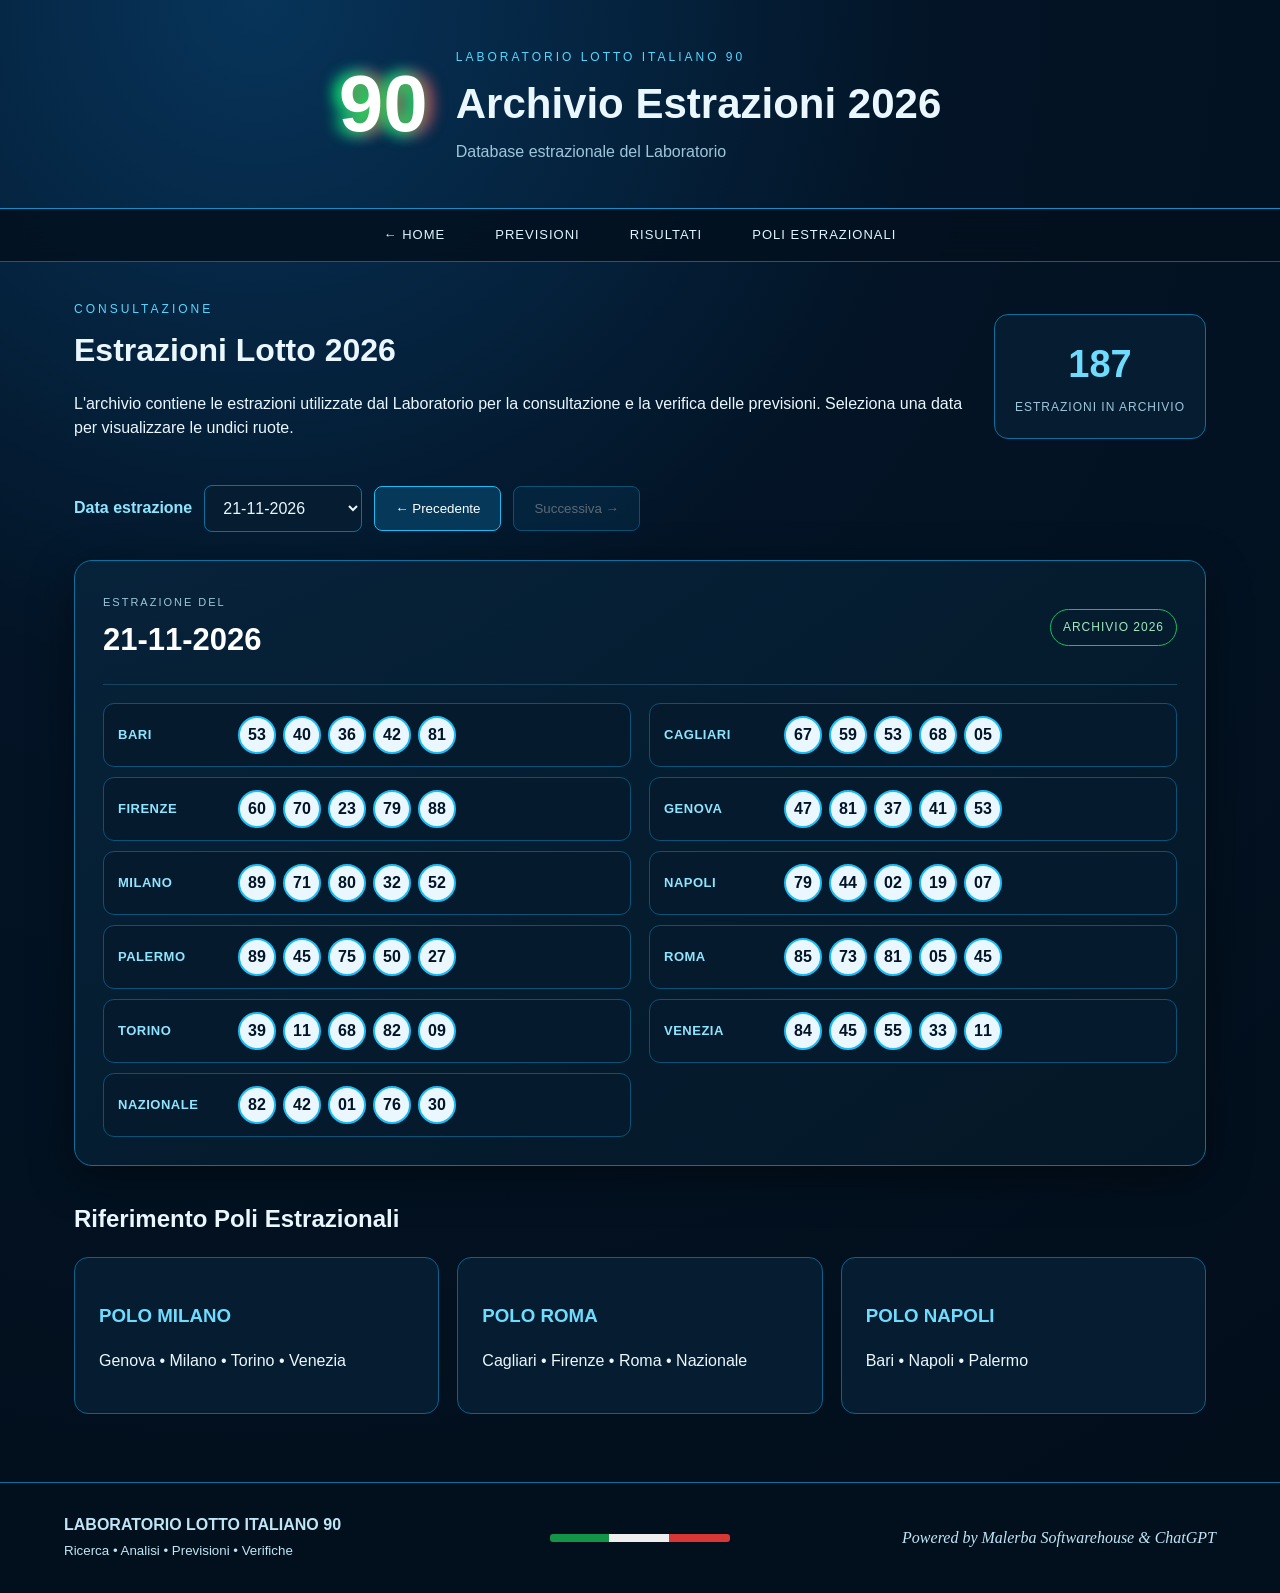
==== commit 2dba46e5: "Update archivio.html" ====
--- a/archivio.html
+++ b/archivio.html
@@ -6,4 +6,4 @@
 <section class='draw-panel'><div class='draw-title'><div><span>ESTRAZIONE DEL</span><h2 id='drawDate'></h2></div><div class='db-badge'>ARCHIVIO 2026</div></div><div id='drawGrid' class='draw-grid'></div></section>
 <section class='pole-key'><h2>Riferimento Poli Estrazionali</h2><div class='poles'><article><h3>POLO MILANO</h3><p>Genova • Milano • Torino • Venezia</p></article><article><h3>POLO ROMA</h3><p>Cagliari • Firenze • Roma • Nazionale</p></article><article><h3>POLO NAPOLI</h3><p>Bari • Napoli • Palermo</p></article></div></section>
 </main><footer><div><b>LABORATORIO LOTTO ITALIANO 90</b><br><small>Ricerca • Analisi • Previsioni • Verifiche</small></div><div class='flag'></div><div class='powered'>Powered by Malerba Softwarehouse &amp; ChatGPT</div></footer>
-<script>const draws=[{"date":"02-01-2026","rows":[["BARI",[69,48,61,60,29]],["CAGLIARI",[77,53,87,29,64]],["FIRENZE",[1,83,38,53,19]],["GENOVA",[86,46,57,41,30]],["MILANO",[64,72,41,14,3]],["NAPOLI",[73,5,29,70,86]],["PALERMO",[41,66,84,14,26]],["ROMA",[41,14,60,78,88]],["TORINO",[21,70,22,52,43]],["VENEZIA",[19,54,80,64,46]],["NAZIONALE",[1,38,70,18,69]]]},{"date":"03-01-2026","rows":[["BARI",[33,13,81,4,8]],["CAGLIARI",[16,86,49,87,14]],["FIRENZE",[2,34,12,6,74]],["GENOVA",[65,45,89,90,14]],["MILANO",[16,22,31,52,44]],["NAPOLI",[78,15,13,11,29]],["PALERMO",[51,21,33,22,20]],["ROMA",[7,42,36,66,46]],["TORINO",[19,62,48,81,35]],["VENEZIA",[67,36,9,64,50]],["NAZIONALE",[18,53,11,47,55]]]},{"date":"05-01-2026","rows":[["BARI",[10,12,51,38,50]],["CAGLIARI",[30,52,60,89,35]],["FIRENZE",[20,71,41,25,49]],["GENOVA",[52,53,62,1,35]],["MILANO",[74,22,54,37,82]],["NAPOLI",[29,14,61,56,81]],["PALERMO",[56,59,69,25,51]],["ROMA",[71,4,34,6,37]],["TORINO",[59,71,42,82,23]],["VENEZIA",[55,71,27,36,77]],["NAZIONALE",[82,2,51,46,77]]]},{"date":"07-01-2026","rows":[["BARI",[28,16,31,73,84]],["CAGLIARI",[27,67,46,28,88]],["FIRENZE",[41,44,8,17,55]],["GENOVA",[5,87,54,19,23]],["MILANO",[14,27,17,61,59]],["NAPOLI",[74,4,15,75,42]],["PALERMO",[74,88,43,42,63]],["ROMA",[66,2,60,41,64]],["TORINO",[66,67,17,30,27]],["VENEZIA",[78,35,2,53,47]],["NAZIONALE",[29,62,30,74,84]]]},{"date":"08-01-2026","rows":[["BARI",[5,37,1,56,68]],["CAGLIARI",[69,22,46,89,80]],["FIRENZE",[66,68,4,65,17]],["GENOVA",[6,81,22,50,72]],["MILANO",[75,47,66,80,17]],["NAPOLI",[14,82,20,69,90]],["PALERMO",[51,20,29,72,44]],["ROMA",[60,12,69,79,15]],["TORINO",[52,77,67,84,83]],["VENEZIA",[70,37,55,89,53]],["NAZIONALE",[47,83,55,79,59]]]},{"date":"09-01-2026","rows":[["BARI",[52,39,59,58,24]],["CAGLIARI",[44,68,16,75,3]],["FIRENZE",[50,78,23,66,67]],["GENOVA",[32,76,48,64,1]],["MILANO",[68,80,19,52,5]],["NAPOLI",[39,38,65,83,53]],["PALERMO",[23,14,55,61,69]],["ROMA",[28,6,5,14,44]],["TORINO",[3,26,60,27,63]],["VENEZIA",[60,52,21,43,10]],["NAZIONALE",[84,63,60,18,66]]]},{"date":"10-01-2026","rows":[["BARI",[48,84,46,52,79]],["CAGLIARI",[84,19,9,31,81]],["FIRENZE",[11,67,65,28,75]],["GENOVA",[23,12,79,82,49]],["MILANO",[53,48,41,58,63]],["NAPOLI",[85,13,44,32,4]],["PALERMO",[68,54,35,47,67]],["ROMA",[68,40,55,6,85]],["TORINO",[67,35,62,76,68]],["VENEZIA",[71,5,46,38,34]],["NAZIONALE",[24,59,84,16,90]]]},{"date":"13-01-2026","rows":[["BARI",[75,49,5,28,85]],["CAGLIARI",[85,12,67,1,71]],["FIRENZE",[57,3,62,72,21]],["GENOVA",[3,12,52,30,81]],["MILANO",[68,2,79,8,6]],["NAPOLI",[60,23,16,29,19]],["PALERMO",[48,89,53,15,50]],["ROMA",[59,21,69,15,48]],["TORINO",[59,74,26,85,21]],["VENEZIA",[4,16,53,72,71]],["NAZIONALE",[78,38,40,23,13]]]},{"date":"15-01-2026","rows":[["BARI",[75,59,17,44,19]],["CAGLIARI",[76,88,85,23,67]],["FIRENZE",[67,25,41,62,66]],["GENOVA",[65,9,81,33,55]],["MILANO",[58,64,15,9,90]],["NAPOLI",[11,73,9,82,19]],["PALERMO",[22,28,70,51,38]],["ROMA",[47,65,2,59,83]],["TORINO",[81,56,61,33,45]],["VENEZIA",[17,29,49,11,50]],["NAZIONALE",[68,11,5,34,61]]]},{"date":"16-01-2026","rows":[["BARI",[77,44,68,87,4]],["CAGLIARI",[36,32,18,51,19]],["FIRENZE",[55,57,43,17,49]],["GENOVA",[61,78,31,41,50]],["MILANO",[17,4,29,25,3]],["NAPOLI",[16,31,85,20,86]],["PALERMO",[36,25,66,76,3]],["ROMA",[65,42,41,26,15]],["TORINO",[86,38,67,1,17]],["VENEZIA",[56,84,67,60,14]],["NAZIONALE",[58,56,80,77,72]]]},{"date":"17-01-2026","rows":[["BARI",[37,83,6,39,54]],["CAGLIARI",[76,32,75,7,63]],["FIRENZE",[31,50,38,74,51]],["GENOVA",[44,4,67,19,8]],["MILANO",[12,11,60,42,70]],["NAPOLI",[86,31,44,87,32]],["PALERMO",[58,18,26,6,20]],["ROMA",[49,67,14,66,53]],["TORINO",[48,41,42,33,45]],["VENEZIA",[80,83,19,33,5]],["NAZIONALE",[24,36,32,40,80]]]},{"date":"20-01-2026","rows":[["BARI",[78,48,43,19,39]],["CAGLIARI",[16,77,87,56,45]],["FIRENZE",[70,38,74,13,82]],["GENOVA",[29,51,24,17,90]],["MILANO",[44,8,52,31,70]],["NAPOLI",[73,89,16,72,62]],["PALERMO",[86,59,10,84,30]],["ROMA",[51,49,35,29,43]],["TORINO",[23,12,74,82,69]],["VENEZIA",[73,64,37,41,72]],["NAZIONALE",[4,35,65,2,23]]]},{"date":"22-01-2026","rows":[["BARI",[16,3,1,17,9]],["CAGLIARI",[17,30,88,19,42]],["FIRENZE",[51,83,22,61,89]],["GENOVA",[82,35,73,58,10]],["MILANO",[7,14,63,73,33]],["NAPOLI",[26,24,73,18,82]],["PALERMO",[65,52,61,43,50]],["ROMA",[49,62,11,36,6]],["TORINO",[90,8,60,29,39]],["VENEZIA",[42,1,53,35,71]],["NAZIONALE",[6,60,67,43,33]]]},{"date":"23-01-2026","rows":[["BARI",[21,8,6,36,82]],["CAGLIARI",[28,71,25,34,90]],["FIRENZE",[41,58,29,69,70]],["GENOVA",[47,42,63,78,41]],["MILANO",[71,10,4,88,62]],["NAPOLI",[33,76,77,65,9]],["PALERMO",[38,44,68,78,61]],["ROMA",[3,18,4,54,71]],["TORINO",[13,74,55,22,27]],["VENEZIA",[18,53,35,89,86]],["NAZIONALE",[57,26,18,70,12]]]},{"date":"24-01-2026","rows":[["BARI",[26,24,81,30,32]],["CAGLIARI",[84,81,48,8,49]],["FIRENZE",[64,30,70,12,89]],["GENOVA",[76,71,63,88,27]],["MILANO",[1,28,9,6,90]],["NAPOLI",[74,26,50,76,24]],["PALERMO",[9,75,88,65,13]],["ROMA",[66,13,21,65,73]],["TORINO",[78,2,90,51,16]],["VENEZIA",[23,55,60,47,17]],["NAZIONALE",[14,70,74,68,20]]]},{"date":"27-01-2026","rows":[["BARI",[14,13,48,19,45]],["CAGLIARI",[19,22,3,54,85]],["FIRENZE",[79,69,43,56,50]],["GENOVA",[11,12,8,5,43]],["MILANO",[67,15,17,78,29]],["NAPOLI",[85,42,8,60,62]],["PALERMO",[67,18,78,60,39]],["ROMA",[2,31,85,66,69]],["TORINO",[11,30,80,74,29]],["VENEZIA",[4,23,27,33,19]],["NAZIONALE",[32,68,26,1,10]]]},{"date":"29-01-2026","rows":[["BARI",[52,71,81,90,43]],["CAGLIARI",[75,28,2,58,15]],["FIRENZE",[73,57,22,69,86]],["GENOVA",[29,48,39,60,56]],["MILANO",[3,50,69,14,90]],["NAPOLI",[73,42,85,67,12]],["PALERMO",[68,72,23,66,9]],["ROMA",[20,26,19,66,56]],["TORINO",[75,4,81,14,64]],["VENEZIA",[12,15,64,67,30]],["NAZIONALE",[64,80,85,33,75]]]},{"date":"30-01-2026","rows":[["BARI",[52,28,46,44,56]],["CAGLIARI",[61,16,37,31,49]],["FIRENZE",[22,42,53,38,58]],["GENOVA",[77,51,43,54,60]],["MILANO",[8,74,79,82,33]],["NAPOLI",[52,74,25,71,70]],["PALERMO",[7,70,69,34,62]],["ROMA",[67,59,29,22,77]],["TORINO",[80,6,73,69,56]],["VENEZIA",[49,47,12,25,66]],["NAZIONALE",[54,16,59,85,68]]]},{"date":"31-01-2026","rows":[["BARI",[82,38,72,26,22]],["CAGLIARI",[2,33,12,59,1]],["FIRENZE",[10,6,1,81,39]],["GENOVA",[29,27,75,25,4]],["MILANO",[48,71,51,56,18]],["NAPOLI",[14,62,65,17,57]],["PALERMO",[13,14,87,44,57]],["ROMA",[4,39,18,29,72]],["TORINO",[8,22,53,37,78]],["VENEZIA",[21,67,61,55,60]],["NAZIONALE",[67,57,45,86,23]]]},{"date":"03-02-2026","rows":[["BARI",[26,30,24,71,38]],["CAGLIARI",[7,71,77,64,16]],["FIRENZE",[15,23,49,50,66]],["GENOVA",[65,85,1,3,68]],["MILANO",[79,21,3,43,54]],["NAPOLI",[65,72,89,76,43]],["PALERMO",[20,50,26,72,77]],["ROMA",[75,76,31,77,51]],["TORINO",[52,47,11,14,8]],["VENEZIA",[84,41,88,13,47]],["NAZIONALE",[19,3,34,61,48]]]},{"date":"05-02-2026","rows":[["BARI",[59,63,12,74,89]],["CAGLIARI",[4,60,78,51,31]],["FIRENZE",[63,56,13,84,39]],["GENOVA",[43,3,73,86,84]],["MILANO",[73,68,21,69,27]],["NAPOLI",[29,60,61,2,9]],["PALERMO",[49,28,51,89,23]],["ROMA",[43,21,77,31,30]],["TORINO",[5,25,64,76,89]],["VENEZIA",[14,16,77,51,56]],["NAZIONALE",[53,20,6,89,28]]]},{"date":"06-02-2026","rows":[["BARI",[9,55,48,87,35]],["CAGLIARI",[8,23,16,43,34]],["FIRENZE",[1,26,82,69,84]],["GENOVA",[77,4,26,23,83]],["MILANO",[89,78,30,19,76]],["NAPOLI",[78,55,72,18,54]],["PALERMO",[23,59,87,44,18]],["ROMA",[41,18,67,2,14]],["TORINO",[9,75,73,59,78]],["VENEZIA",[58,33,67,62,46]],["NAZIONALE",[57,69,68,58,37]]]},{"date":"07-02-2026","rows":[["BARI",[5,25,19,18,22]],["CAGLIARI",[42,65,5,32,14]],["FIRENZE",[59,8,45,36,25]],["GENOVA",[62,52,73,1,5]],["MILANO",[35,31,33,83,22]],["NAPOLI",[7,13,67,37,27]],["PALERMO",[64,37,12,89,60]],["ROMA",[87,66,22,16,67]],["TORINO",[15,66,30,4,47]],["VENEZIA",[30,37,72,66,38]],["NAZIONALE",[44,32,26,1,77]]]},{"date":"10-02-2026","rows":[["BARI",[20,78,56,79,86]],["CAGLIARI",[2,43,83,59,39]],["FIRENZE",[87,50,83,7,25]],["GENOVA",[44,36,43,15,53]],["MILANO",[14,39,30,35,29]],["NAPOLI",[60,34,76,50,41]],["PALERMO",[26,61,4,41,64]],["ROMA",[10,31,42,52,55]],["TORINO",[75,63,47,59,69]],["VENEZIA",[29,47,7,27,31]],["NAZIONALE",[52,57,46,19,24]]]},{"date":"12-02-2026","rows":[["BARI",[59,27,52,63,12]],["CAGLIARI",[51,2,87,11,25]],["FIRENZE",[71,20,87,65,25]],["GENOVA",[87,7,90,32,18]],["MILANO",[81,89,49,3,51]],["NAPOLI",[56,79,80,14,81]],["PALERMO",[59,77,61,42,67]],["ROMA",[26,76,54,42,55]],["TORINO",[73,52,26,44,50]],["VENEZIA",[9,29,43,63,39]],["NAZIONALE",[14,49,53,71,28]]]},{"date":"13-02-2026","rows":[["BARI",[71,7,88,38,26]],["CAGLIARI",[8,45,59,34,70]],["FIRENZE",[1,70,13,39,50]],["GENOVA",[54,26,42,41,39]],["MILANO",[51,58,82,10,72]],["NAPOLI",[57,4,49,86,54]],["PALERMO",[72,3,54,83,33]],["ROMA",[68,44,6,22,70]],["TORINO",[33,37,14,25,79]],["VENEZIA",[16,20,40,27,37]],["NAZIONALE",[88,15,53,7,80]]]},{"date":"14-02-2026","rows":[["BARI",[64,39,40,27,69]],["CAGLIARI",[49,6,34,2,3]],["FIRENZE",[79,4,56,17,8]],["GENOVA",[9,27,36,16,37]],["MILANO",[67,89,17,63,68]],["NAPOLI",[90,19,34,9,43]],["PALERMO",[51,73,39,2,65]],["ROMA",[23,77,68,44,57]],["TORINO",[37,61,38,90,74]],["VENEZIA",[21,51,83,89,23]],["NAZIONALE",[61,28,67,56,23]]]},{"date":"17-02-2026","rows":[["BARI",[40,72,47,39,63]],["CAGLIARI",[3,66,47,27,35]],["FIRENZE",[14,62,53,8,51]],["GENOVA",[55,12,81,52,4]],["MILANO",[41,31,55,23,59]],["NAPOLI",[30,9,38,14,50]],["PALERMO",[19,86,40,32,7]],["ROMA",[65,88,51,42,41]],["TORINO",[10,6,34,84,81]],["VENEZIA",[6,25,82,24,52]],["NAZIONALE",[10,74,4,29,88]]]},{"date":"19-02-2026","rows":[["BARI",[46,45,68,27,78]],["CAGLIARI",[79,9,37,13,31]],["FIRENZE",[66,9,22,29,50]],["GENOVA",[61,9,38,19,20]],["MILANO",[84,69,53,66,29]],["NAPOLI",[7,58,6,87,49]],["PALERMO",[10,29,84,22,35]],["ROMA",[28,47,11,30,24]],["TORINO",[52,73,18,87,56]],["VENEZIA",[90,86,16,36,28]],["NAZIONALE",[53,21,35,3,4]]]},{"date":"20-02-2026","rows":[["BARI",[71,19,24,7,58]],["CAGLIARI",[88,71,64,85,87]],["FIRENZE",[72,52,40,85,57]],["GENOVA",[50,27,14,18,26]],["MILANO",[31,56,50,53,58]],["NAPOLI",[6,7,54,3,72]],["PALERMO",[67,50,70,78,57]],["ROMA",[19,70,29,6,61]],["TORINO",[38,3,6,20,19]],["VENEZIA",[57,52,78,66,7]],["NAZIONALE",[63,53,25,24,15]]]},{"date":"21-02-2026","rows":[["BARI",[72,63,35,12,1]],["CAGLIARI",[2,31,1,53,10]],["FIRENZE",[30,35,5,87,42]],["GENOVA",[74,32,43,68,80]],["MILANO",[39,6,64,16,83]],["NAPOLI",[56,65,71,7,12]],["PALERMO",[11,57,50,28,71]],["ROMA",[35,23,58,89,46]],["TORINO",[27,28,74,16,75]],["VENEZIA",[68,70,27,77,83]],["NAZIONALE",[28,52,18,26,39]]]},{"date":"24-02-2026","rows":[["BARI",[78,27,14,77,57]],["CAGLIARI",[68,49,23,34,79]],["FIRENZE",[26,39,73,52,59]],["GENOVA",[15,38,45,58,79]],["MILANO",[19,70,76,68,30]],["NAPOLI",[31,88,24,48,66]],["PALERMO",[57,65,35,85,49]],["ROMA",[45,71,47,46,76]],["TORINO",[44,42,33,20,9]],["VENEZIA",[81,62,71,60,29]],["NAZIONALE",[2,33,34,44,14]]]},{"date":"26-02-2026","rows":[["BARI",[86,45,22,56,80]],["CAGLIARI",[25,46,60,14,2]],["FIRENZE",[86,30,43,3,62]],["GENOVA",[7,83,57,60,14]],["MILANO",[39,26,63,54,65]],["NAPOLI",[13,59,18,15,84]],["PALERMO",[81,78,58,87,82]],["ROMA",[69,36,51,33,71]],["TORINO",[19,54,34,26,25]],["VENEZIA",[37,23,5,44,26]],["NAZIONALE",[7,28,89,63,27]]]},{"date":"27-02-2026","rows":[["BARI",[1,31,24,71,49]],["CAGLIARI",[56,23,44,84,39]],["FIRENZE",[46,77,10,65,7]],["GENOVA",[31,82,33,84,64]],["MILANO",[58,41,28,82,18]],["NAPOLI",[5,14,52,62,57]],["PALERMO",[82,31,8,38,39]],["ROMA",[87,22,76,82,19]],["TORINO",[36,50,62,61,84]],["VENEZIA",[21,20,52,14,71]],["NAZIONALE",[86,17,1,41,20]]]},{"date":"28-02-2026","rows":[["BARI",[63,83,51,27,84]],["CAGLIARI",[70,37,29,42,28]],["FIRENZE",[73,68,88,85,75]],["GENOVA",[24,59,63,57,37]],["MILANO",[43,26,23,55,89]],["NAPOLI",[11,70,34,74,5]],["PALERMO",[80,11,55,50,68]],["ROMA",[44,50,86,75,1]],["TORINO",[78,32,90,16,9]],["VENEZIA",[4,66,13,46,25]],["NAZIONALE",[52,24,34,12,60]]]},{"date":"03-03-2026","rows":[["BARI",[36,68,14,51,50]],["CAGLIARI",[23,60,82,49,36]],["FIRENZE",[32,48,25,82,88]],["GENOVA",[5,73,60,71,67]],["MILANO",[41,4,60,37,36]],["NAPOLI",[42,68,63,44,49]],["PALERMO",[37,88,8,17,52]],["ROMA",[49,66,89,60,74]],["TORINO",[5,24,22,89,73]],["VENEZIA",[47,6,61,18,64]],["NAZIONALE",[66,39,67,74,18]]]},{"date":"05-03-2026","rows":[["BARI",[2,47,84,1,21]],["CAGLIARI",[21,15,89,19,68]],["FIRENZE",[45,4,40,30,84]],["GENOVA",[1,5,38,83,56]],["MILANO",[65,21,83,79,18]],["NAPOLI",[33,7,39,56,65]],["PALERMO",[23,51,85,58,29]],["ROMA",[47,49,67,29,89]],["TORINO",[81,43,85,82,53]],["VENEZIA",[29,85,1,66,72]],["NAZIONALE",[75,9,26,29,34]]]},{"date":"06-03-2026","rows":[["BARI",[43,76,29,71,21]],["CAGLIARI",[1,75,39,73,11]],["FIRENZE",[72,49,17,62,54]],["GENOVA",[36,51,34,56,63]],["MILANO",[59,87,52,13,16]],["NAPOLI",[13,83,19,79,66]],["PALERMO",[18,38,23,63,15]],["ROMA",[41,14,85,1,45]],["TORINO",[4,1,22,82,57]],["VENEZIA",[67,18,14,40,85]],["NAZIONALE",[59,55,62,74,12]]]},{"date":"07-03-2026","rows":[["BARI",[72,21,49,31,7]],["CAGLIARI",[28,11,57,3,85]],["FIRENZE",[41,76,27,1,79]],["GENOVA",[76,19,37,40,69]],["MILANO",[18,23,56,21,57]],["NAPOLI",[10,89,63,31,48]],["PALERMO",[39,15,85,77,14]],["ROMA",[90,51,56,89,16]],["TORINO",[10,4,73,6,61]],["VENEZIA",[89,70,46,61,56]],["NAZIONALE",[31,37,89,64,68]]]},{"date":"10-03-2026","rows":[["BARI",[22,61,39,37,34]],["CAGLIARI",[46,18,31,16,22]],["FIRENZE",[16,54,71,40,50]],["GENOVA",[21,88,14,11,13]],["MILANO",[21,14,46,69,13]],["NAPOLI",[66,89,35,26,87]],["PALERMO",[34,21,38,48,43]],["ROMA",[89,27,84,35,61]],["TORINO",[75,12,90,4,54]],["VENEZIA",[88,54,36,58,73]],["NAZIONALE",[25,85,65,61,82]]]},{"date":"12-03-2026","rows":[["BARI",[27,35,7,5,83]],["CAGLIARI",[60,75,59,40,42]],["FIRENZE",[25,2,15,26,22]],["GENOVA",[50,63,30,77,57]],["MILANO",[33,49,66,83,11]],["NAPOLI",[37,51,68,53,52]],["PALERMO",[83,64,34,59,88]],["ROMA",[55,59,9,72,52]],["TORINO",[66,72,41,53,67]],["VENEZIA",[48,71,11,55,1]],["NAZIONALE",[43,62,59,32,86]]]},{"date":"13-03-2026","rows":[["BARI",[84,21,49,24,14]],["CAGLIARI",[49,78,42,9,47]],["FIRENZE",[46,51,72,86,18]],["GENOVA",[72,71,5,80,83]],["MILANO",[58,21,35,68,60]],["NAPOLI",[50,80,25,51,6]],["PALERMO",[61,24,75,26,87]],["ROMA",[15,44,1,54,66]],["TORINO",[72,21,31,66,14]],["VENEZIA",[5,45,34,50,69]],["NAZIONALE",[7,13,60,63,81]]]},{"date":"14-03-2026","rows":[["BARI",[34,85,22,52,9]],["CAGLIARI",[88,62,57,53,80]],["FIRENZE",[11,46,34,49,15]],["GENOVA",[64,62,78,30,65]],["MILANO",[56,16,31,12,49]],["NAPOLI",[44,66,80,45,7]],["PALERMO",[39,38,83,66,84]],["ROMA",[76,52,44,4,33]],["TORINO",[38,8,17,70,5]],["VENEZIA",[84,69,42,74,29]],["NAZIONALE",[89,44,17,25,52]]]},{"date":"17-03-2026","rows":[["BARI",[49,21,62,51,47]],["CAGLIARI",[33,6,44,74,86]],["FIRENZE",[7,41,83,38,81]],["GENOVA",[64,43,29,73,19]],["MILANO",[39,82,9,41,64]],["NAPOLI",[88,54,30,75,38]],["PALERMO",[26,28,80,65,47]],["ROMA",[68,62,41,5,25]],["TORINO",[90,17,12,78,40]],["VENEZIA",[15,58,12,68,10]],["NAZIONALE",[8,14,23,27,70]]]},{"date":"19-03-2026","rows":[["BARI",[2,88,51,1,4]],["CAGLIARI",[35,37,47,40,83]],["FIRENZE",[12,34,72,24,1]],["GENOVA",[18,58,26,62,13]],["MILANO",[72,58,86,31,48]],["NAPOLI",[64,88,44,89,24]],["PALERMO",[88,14,53,87,5]],["ROMA",[52,59,26,22,73]],["TORINO",[5,37,83,85,21]],["VENEZIA",[60,28,36,87,66]],["NAZIONALE",[72,20,34,52,69]]]},{"date":"20-03-2026","rows":[["BARI",[36,23,51,64,82]],["CAGLIARI",[50,33,36,90,55]],["FIRENZE",[49,48,53,59,54]],["GENOVA",[16,41,73,62,34]],["MILANO",[43,42,59,38,75]],["NAPOLI",[25,58,62,38,80]],["PALERMO",[84,86,88,62,22]],["ROMA",[83,70,67,49,66]],["TORINO",[29,62,21,7,37]],["VENEZIA",[26,23,43,42,56]],["NAZIONALE",[2,59,4,47,32]]]},{"date":"21-03-2026","rows":[["BARI",[17,81,25,89,6]],["CAGLIARI",[83,36,5,76,69]],["FIRENZE",[6,43,60,21,44]],["GENOVA",[84,56,21,75,33]],["MILANO",[79,24,89,5,2]],["NAPOLI",[76,65,70,31,5]],["PALERMO",[29,7,67,62,18]],["ROMA",[66,10,89,57,28]],["TORINO",[18,40,85,9,4]],["VENEZIA",[51,22,11,66,73]],["NAZIONALE",[41,66,86,52,44]]]},{"date":"24-03-2026","rows":[["BARI",[51,62,27,44,28]],["CAGLIARI",[73,24,23,48,43]],["FIRENZE",[46,15,72,52,31]],["GENOVA",[17,9,29,19,27]],["MILANO",[6,70,5,76,79]],["NAPOLI",[51,16,26,11,48]],["PALERMO",[88,57,76,84,9]],["ROMA",[90,38,32,69,53]],["TORINO",[85,84,58,60,87]],["VENEZIA",[14,41,26,90,52]],["NAZIONALE",[40,24,59,1,46]]]},{"date":"26-03-2026","rows":[["BARI",[69,58,26,5,22]],["CAGLIARI",[59,33,73,2,69]],["FIRENZE",[44,49,83,75,50]],["GENOVA",[35,77,61,40,86]],["MILANO",[48,52,12,19,62]],["NAPOLI",[60,21,47,15,58]],["PALERMO",[16,27,28,83,25]],["ROMA",[35,19,85,81,24]],["TORINO",[29,44,15,70,31]],["VENEZIA",[69,20,48,55,2]],["NAZIONALE",[56,61,40,27,81]]]},{"date":"27-03-2026","rows":[["BARI",[9,7,85,34,35]],["CAGLIARI",[66,23,50,17,18]],["FIRENZE",[29,14,68,75,9]],["GENOVA",[52,88,58,19,50]],["MILANO",[7,80,5,46,90]],["NAPOLI",[16,33,75,35,17]],["PALERMO",[43,8,82,48,74]],["ROMA",[36,71,23,15,44]],["TORINO",[21,67,54,14,6]],["VENEZIA",[69,23,81,74,89]],["NAZIONALE",[83,60,76,78,7]]]},{"date":"28-03-2026","rows":[["BARI",[53,4,1,11,9]],["CAGLIARI",[67,19,47,35,64]],["FIRENZE",[13,48,58,39,15]],["GENOVA",[52,87,51,79,67]],["MILANO",[7,79,84,28,37]],["NAPOLI",[26,90,68,82,67]],["PALERMO",[38,57,65,20,56]],["ROMA",[81,66,45,53,8]],["TORINO",[29,47,55,78,71]],["VENEZIA",[7,29,76,14,15]],["NAZIONALE",[17,10,21,29,15]]]},{"date":"31-03-2026","rows":[["BARI",[64,9,80,53,34]],["CAGLIARI",[65,25,53,11,4]],["FIRENZE",[52,61,16,58,66]],["GENOVA",[28,61,2,72,60]],["MILANO",[40,87,27,22,5]],["NAPOLI",[28,17,30,29,37]],["PALERMO",[65,15,79,20,52]],["ROMA",[84,58,35,80,60]],["TORINO",[34,7,48,35,55]],["VENEZIA",[18,24,23,26,87]],["NAZIONALE",[77,81,40,26,73]]]},{"date":"02-04-2026","rows":[["BARI",[86,69,15,81,58]],["CAGLIARI",[6,55,36,30,16]],["FIRENZE",[89,1,10,45,74]],["GENOVA",[60,64,46,80,22]],["MILANO",[20,69,73,60,10]],["NAPOLI",[10,39,69,27,18]],["PALERMO",[79,54,60,50,26]],["ROMA",[15,86,20,18,90]],["TORINO",[5,21,79,26,57]],["VENEZIA",[53,14,60,52,85]],["NAZIONALE",[62,56,48,24,19]]]},{"date":"03-04-2026","rows":[["BARI",[70,81,90,42,35]],["CAGLIARI",[9,74,68,25,48]],["FIRENZE",[49,25,76,87,82]],["GENOVA",[73,24,80,85,47]],["MILANO",[4,45,73,48,42]],["NAPOLI",[51,57,56,43,50]],["PALERMO",[49,14,82,40,68]],["ROMA",[12,79,82,18,87]],["TORINO",[9,52,39,90,85]],["VENEZIA",[53,75,16,59,18]],["NAZIONALE",[84,64,17,1,32]]]},{"date":"04-04-2026","rows":[["BARI",[81,21,69,24,65]],["CAGLIARI",[40,1,30,38,25]],["FIRENZE",[18,84,24,58,63]],["GENOVA",[86,64,56,89,60]],["MILANO",[38,7,6,50,25]],["NAPOLI",[72,16,90,85,74]],["PALERMO",[23,13,20,73,14]],["ROMA",[24,52,22,1,78]],["TORINO",[16,80,35,84,22]],["VENEZIA",[36,83,9,89,51]],["NAZIONALE",[3,67,45,71,86]]]},{"date":"07-04-2026","rows":[["BARI",[80,54,31,75,71]],["CAGLIARI",[38,23,54,50,89]],["FIRENZE",[57,73,82,35,45]],["GENOVA",[58,70,12,65,85]],["MILANO",[82,20,35,14,8]],["NAPOLI",[48,65,79,52,16]],["PALERMO",[5,60,56,1,25]],["ROMA",[65,12,73,3,49]],["TORINO",[39,43,44,36,67]],["VENEZIA",[71,76,49,6,56]],["NAZIONALE",[85,42,37,41,7]]]},{"date":"09-04-2026","rows":[["BARI",[38,32,49,34,21]],["CAGLIARI",[77,90,3,60,62]],["FIRENZE",[44,30,20,49,55]],["GENOVA",[14,19,7,16,44]],["MILANO",[68,50,81,41,90]],["NAPOLI",[52,9,22,41,57]],["PALERMO",[84,26,37,77,29]],["ROMA",[43,81,52,82,89]],["TORINO",[77,81,89,29,6]],["VENEZIA",[57,41,29,53,2]],["NAZIONALE",[25,33,37,45,43]]]},{"date":"10-04-2026","rows":[["BARI",[79,7,19,57,33]],["CAGLIARI",[62,76,31,54,48]],["FIRENZE",[72,11,41,48,6]],["GENOVA",[75,60,9,41,40]],["MILANO",[79,28,27,18,48]],["NAPOLI",[2,33,78,19,74]],["PALERMO",[81,44,31,63,69]],["ROMA",[30,11,82,56,41]],["TORINO",[7,43,50,18,82]],["VENEZIA",[8,19,36,7,75]],["NAZIONALE",[18,36,75,26,27]]]},{"date":"11-04-2026","rows":[["BARI",[9,14,8,2,60]],["CAGLIARI",[50,76,13,81,49]],["FIRENZE",[8,75,5,77,51]],["GENOVA",[54,83,12,86,30]],["MILANO",[62,87,60,68,20]],["NAPOLI",[56,61,31,87,51]],["PALERMO",[9,85,24,88,18]],["ROMA",[47,56,68,63,38]],["TORINO",[23,58,89,77,46]],["VENEZIA",[80,65,57,42,22]],["NAZIONALE",[6,13,87,29,53]]]},{"date":"14-04-2026","rows":[["BARI",[12,14,29,85,76]],["CAGLIARI",[33,75,71,90,35]],["FIRENZE",[72,76,56,6,80]],["GENOVA",[37,73,8,34,78]],["MILANO",[47,85,1,11,8]],["NAPOLI",[7,30,46,29,11]],["PALERMO",[32,40,78,46,74]],["ROMA",[43,13,65,5,52]],["TORINO",[64,4,44,36,74]],["VENEZIA",[48,50,21,28,19]],["NAZIONALE",[70,88,15,44,20]]]},{"date":"16-04-2026","rows":[["BARI",[17,71,26,6,73]],["CAGLIARI",[35,72,4,61,78]],["FIRENZE",[22,30,46,57,81]],["GENOVA",[77,48,17,59,64]],["MILANO",[90,2,32,8,57]],["NAPOLI",[4,71,12,77,76]],["PALERMO",[42,87,7,24,56]],["ROMA",[32,67,3,44,38]],["TORINO",[25,48,17,9,50]],["VENEZIA",[15,81,10,3,86]],["NAZIONALE",[76,20,38,59,80]]]},{"date":"17-04-2026","rows":[["BARI",[31,34,54,63,51]],["CAGLIARI",[54,15,14,25,40]],["FIRENZE",[75,79,42,26,19]],["GENOVA",[2,67,9,42,41]],["MILANO",[34,68,73,79,3]],["NAPOLI",[47,26,31,23,63]],["PALERMO",[74,64,3,75,63]],["ROMA",[82,60,28,73,11]],["TORINO",[27,30,51,75,5]],["VENEZIA",[21,65,43,15,87]],["NAZIONALE",[48,9,72,88,29]]]},{"date":"18-04-2026","rows":[["BARI",[42,44,87,52,39]],["CAGLIARI",[20,58,64,90,31]],["FIRENZE",[37,23,45,36,62]],["GENOVA",[34,11,75,81,10]],["MILANO",[46,44,71,59,85]],["NAPOLI",[69,24,75,86,20]],["PALERMO",[85,60,81,28,9]],["ROMA",[56,71,6,31,49]],["TORINO",[5,15,32,31,82]],["VENEZIA",[1,32,27,12,50]],["NAZIONALE",[59,6,77,9,18]]]},{"date":"21-04-2026","rows":[["BARI",[9,71,42,73,26]],["CAGLIARI",[59,6,70,50,11]],["FIRENZE",[90,88,22,5,60]],["GENOVA",[23,11,79,17,40]],["MILANO",[7,16,54,20,30]],["NAPOLI",[43,9,48,16,32]],["PALERMO",[10,55,72,15,28]],["ROMA",[67,32,13,41,4]],["TORINO",[75,76,32,26,87]],["VENEZIA",[48,52,35,54,19]],["NAZIONALE",[15,39,25,33,50]]]},{"date":"23-04-2026","rows":[["BARI",[22,71,52,35,2]],["CAGLIARI",[33,7,64,51,60]],["FIRENZE",[23,47,73,31,38]],["GENOVA",[84,5,61,81,2]],["MILANO",[22,41,75,10,46]],["NAPOLI",[7,73,55,6,61]],["PALERMO",[19,41,84,77,50]],["ROMA",[9,6,69,15,38]],["TORINO",[46,89,21,26,67]],["VENEZIA",[55,37,67,49,54]],["NAZIONALE",[74,1,80,35,21]]]},{"date":"24-04-2026","rows":[["BARI",[15,88,36,90,37]],["CAGLIARI",[49,22,46,28,86]],["FIRENZE",[7,85,14,84,55]],["GENOVA",[89,69,88,41,81]],["MILANO",[71,43,45,25,3]],["NAPOLI",[83,72,60,16,21]],["PALERMO",[75,78,68,80,76]],["ROMA",[13,25,67,83,78]],["TORINO",[30,39,63,72,81]],["VENEZIA",[13,55,71,89,5]],["NAZIONALE",[42,70,22,48,41]]]},{"date":"27-04-2026","rows":[["BARI",[38,78,24,40,33]],["CAGLIARI",[26,80,5,1,48]],["FIRENZE",[80,71,74,22,67]],["GENOVA",[68,39,49,59,13]],["MILANO",[40,19,8,62,84]],["NAPOLI",[43,80,6,78,82]],["PALERMO",[37,55,68,33,11]],["ROMA",[1,4,36,81,38]],["TORINO",[17,15,75,69,76]],["VENEZIA",[70,85,24,56,53]],["NAZIONALE",[76,84,68,65,23]]]},{"date":"28-04-2026","rows":[["BARI",[68,50,33,31,23]],["CAGLIARI",[47,80,44,24,13]],["FIRENZE",[62,5,49,26,47]],["GENOVA",[22,34,29,35,86]],["MILANO",[33,45,55,78,27]],["NAPOLI",[58,36,88,47,46]],["PALERMO",[21,59,73,72,46]],["ROMA",[40,59,74,2,32]],["TORINO",[64,70,36,73,13]],["VENEZIA",[77,64,6,84,69]],["NAZIONALE",[1,14,24,4,56]]]},{"date":"30-04-2026","rows":[["BARI",[2,58,76,30,50]],["CAGLIARI",[28,6,35,51,39]],["FIRENZE",[46,27,71,88,50]],["GENOVA",[1,8,15,17,38]],["MILANO",[82,50,87,51,2]],["NAPOLI",[65,38,37,53,46]],["PALERMO",[56,62,58,10,67]],["ROMA",[57,82,49,80,2]],["TORINO",[39,74,29,35,47]],["VENEZIA",[54,76,22,73,85]],["NAZIONALE",[69,62,88,43,21]]]},{"date":"02-05-2026","rows":[["BARI",[42,46,49,16,36]],["CAGLIARI",[65,28,86,77,9]],["FIRENZE",[75,32,36,76,34]],["GENOVA",[21,43,79,20,7]],["MILANO",[81,58,49,42,13]],["NAPOLI",[64,53,8,46,44]],["PALERMO",[18,58,71,68,87]],["ROMA",[35,1,50,85,27]],["TORINO",[21,62,68,42,60]],["VENEZIA",[70,9,72,49,68]],["NAZIONALE",[30,11,15,72,51]]]},{"date":"04-05-2026","rows":[["BARI",[22,24,23,33,9]],["CAGLIARI",[40,15,22,90,51]],["FIRENZE",[70,2,71,41,40]],["GENOVA",[51,80,25,69,30]],["MILANO",[23,28,89,2,64]],["NAPOLI",[16,54,41,8,56]],["PALERMO",[18,25,11,66,36]],["ROMA",[28,7,3,47,76]],["TORINO",[72,24,1,7,70]],["VENEZIA",[10,80,17,69,13]],["NAZIONALE",[6,39,41,42,38]]]},{"date":"05-05-2026","rows":[["BARI",[13,20,43,72,40]],["CAGLIARI",[88,50,81,43,47]],["FIRENZE",[60,32,13,23,6]],["GENOVA",[71,19,22,55,39]],["MILANO",[14,9,22,16,19]],["NAPOLI",[51,69,89,62,46]],["PALERMO",[68,78,38,27,44]],["ROMA",[20,47,62,56,34]],["TORINO",[9,29,6,14,1]],["VENEZIA",[34,77,11,88,83]],["NAZIONALE",[56,26,22,77,75]]]},{"date":"07-05-2026","rows":[["BARI",[15,30,86,71,38]],["CAGLIARI",[84,4,34,42,82]],["FIRENZE",[58,60,72,41,82]],["GENOVA",[67,30,84,31,33]],["MILANO",[1,24,46,12,52]],["NAPOLI",[73,7,63,64,72]],["PALERMO",[81,18,50,75,3]],["ROMA",[44,48,47,49,30]],["TORINO",[70,14,78,90,33]],["VENEZIA",[11,62,68,54,85]],["NAZIONALE",[46,5,17,29,81]]]},{"date":"08-05-2026","rows":[["BARI",[41,9,64,6,61]],["CAGLIARI",[8,7,32,84,21]],["FIRENZE",[71,80,69,60,56]],["GENOVA",[83,49,67,54,47]],["MILANO",[17,33,51,53,4]],["NAPOLI",[26,82,7,73,53]],["PALERMO",[56,17,41,21,77]],["ROMA",[38,30,39,15,6]],["TORINO",[45,39,89,80,64]],["VENEZIA",[40,71,78,17,90]],["NAZIONALE",[1,29,66,26,51]]]},{"date":"09-05-2026","rows":[["BARI",[65,2,64,85,33]],["CAGLIARI",[28,76,58,69,64]],["FIRENZE",[15,87,69,64,22]],["GENOVA",[36,34,40,55,52]],["MILANO",[66,27,36,11,56]],["NAPOLI",[51,75,66,38,24]],["PALERMO",[28,41,2,40,44]],["ROMA",[38,34,7,36,16]],["TORINO",[54,62,73,64,30]],["VENEZIA",[81,41,84,64,89]],["NAZIONALE",[5,56,68,71,31]]]},{"date":"12-05-2026","rows":[["BARI",[63,50,72,81,69]],["CAGLIARI",[80,20,78,61,36]],["FIRENZE",[65,13,82,87,26]],["GENOVA",[23,48,30,68,75]],["MILANO",[36,90,14,85,48]],["NAPOLI",[32,42,13,54,44]],["PALERMO",[5,17,45,72,36]],["ROMA",[86,42,7,72,61]],["TORINO",[61,79,21,42,36]],["VENEZIA",[41,33,36,23,70]],["NAZIONALE",[4,32,21,31,11]]]},{"date":"14-05-2026","rows":[["BARI",[18,1,37,16,59]],["CAGLIARI",[29,67,49,4,10]],["FIRENZE",[70,33,42,39,8]],["GENOVA",[57,48,87,52,25]],["MILANO",[86,34,59,53,51]],["NAPOLI",[34,62,37,61,11]],["PALERMO",[50,54,36,4,23]],["ROMA",[40,46,70,79,37]],["TORINO",[89,32,55,53,19]],["VENEZIA",[51,84,85,66,20]],["NAZIONALE",[4,10,60,41,13]]]},{"date":"15-05-2026","rows":[["BARI",[89,4,6,43,69]],["CAGLIARI",[57,7,86,5,74]],["FIRENZE",[48,2,85,71,47]],["GENOVA",[46,80,88,1,43]],["MILANO",[34,40,38,11,57]],["NAPOLI",[3,11,6,73,58]],["PALERMO",[89,18,59,16,14]],["ROMA",[64,49,19,33,48]],["TORINO",[63,83,40,15,11]],["VENEZIA",[38,12,53,2,86]],["NAZIONALE",[68,79,32,81,12]]]},{"date":"16-05-2026","rows":[["BARI",[84,57,9,22,60]],["CAGLIARI",[52,58,80,57,76]],["FIRENZE",[50,15,63,58,60]],["GENOVA",[8,30,61,75,55]],["MILANO",[82,68,29,16,10]],["NAPOLI",[86,46,15,33,65]],["PALERMO",[46,29,73,74,37]],["ROMA",[30,15,2,87,52]],["TORINO",[15,62,82,52,67]],["VENEZIA",[58,85,40,35,48]],["NAZIONALE",[16,51,56,71,17]]]},{"date":"19-05-2026","rows":[["BARI",[31,86,56,69,65]],["CAGLIARI",[66,23,78,64,48]],["FIRENZE",[43,30,56,2,12]],["GENOVA",[75,47,20,71,18]],["MILANO",[37,35,74,85,80]],["NAPOLI",[75,66,53,89,87]],["PALERMO",[89,39,2,81,14]],["ROMA",[58,42,9,38,8]],["TORINO",[10,26,15,5,3]],["VENEZIA",[38,68,69,22,7]],["NAZIONALE",[90,21,28,85,64]]]},{"date":"21-05-2026","rows":[["BARI",[88,65,11,87,59]],["CAGLIARI",[5,64,45,80,74]],["FIRENZE",[37,56,25,19,36]],["GENOVA",[29,31,90,15,17]],["MILANO",[73,61,45,85,48]],["NAPOLI",[21,85,29,48,77]],["PALERMO",[40,2,66,87,51]],["ROMA",[23,68,57,60,26]],["TORINO",[44,4,76,5,57]],["VENEZIA",[79,86,19,29,40]],["NAZIONALE",[33,54,75,39,63]]]},{"date":"22-05-2026","rows":[["BARI",[45,50,76,1,26]],["CAGLIARI",[61,42,13,26,21]],["FIRENZE",[73,48,7,84,88]],["GENOVA",[62,77,10,13,37]],["MILANO",[71,24,74,37,12]],["NAPOLI",[25,16,57,50,43]],["PALERMO",[66,74,42,70,18]],["ROMA",[14,10,31,69,4]],["TORINO",[81,12,33,84,22]],["VENEZIA",[51,58,80,60,2]],["NAZIONALE",[45,43,82,44,90]]]},{"date":"23-05-2026","rows":[["BARI",[19,83,72,49,7]],["CAGLIARI",[53,26,63,50,33]],["FIRENZE",[15,34,10,44,19]],["GENOVA",[25,12,86,48,11]],["MILANO",[19,38,21,40,62]],["NAPOLI",[88,44,56,90,41]],["PALERMO",[31,35,42,77,14]],["ROMA",[30,43,4,38,74]],["TORINO",[68,10,56,81,86]],["VENEZIA",[3,49,16,89,84]],["NAZIONALE",[67,38,60,75,41]]]},{"date":"26-05-2026","rows":[["BARI",[37,35,74,51,18]],["CAGLIARI",[72,17,29,1,88]],["FIRENZE",[39,78,42,52,62]],["GENOVA",[44,30,37,60,1]],["MILANO",[18,29,67,2,86]],["NAPOLI",[60,87,47,69,51]],["PALERMO",[72,26,34,76,18]],["ROMA",[3,31,20,84,39]],["TORINO",[82,23,74,76,70]],["VENEZIA",[79,68,33,87,3]],["NAZIONALE",[46,63,2,41,71]]]},{"date":"28-05-2026","rows":[["BARI",[18,25,46,74,40]],["CAGLIARI",[21,3,75,5,11]],["FIRENZE",[2,22,90,1,56]],["GENOVA",[73,88,37,34,28]],["MILANO",[21,75,56,10,45]],["NAPOLI",[16,89,58,53,68]],["PALERMO",[7,6,89,20,66]],["ROMA",[49,54,8,37,83]],["TORINO",[80,19,86,66,53]],["VENEZIA",[59,63,23,30,53]],["NAZIONALE",[77,89,38,27,22]]]},{"date":"29-05-2026","rows":[["BARI",[87,60,29,36,7]],["CAGLIARI",[7,68,27,53,6]],["FIRENZE",[7,33,20,30,12]],["GENOVA",[34,30,26,13,66]],["MILANO",[60,84,81,89,10]],["NAPOLI",[56,33,52,15,72]],["PALERMO",[3,36,82,60,23]],["ROMA",[28,10,6,5,81]],["TORINO",[12,76,66,61,24]],["VENEZIA",[34,90,7,5,77]],["NAZIONALE",[6,42,2,66,87]]]},{"date":"30-05-2026","rows":[["BARI",[87,61,14,25,38]],["CAGLIARI",[72,1,87,13,26]],["FIRENZE",[34,60,5,42,54]],["GENOVA",[62,5,18,69,73]],["MILANO",[14,54,29,81,83]],["NAPOLI",[71,76,89,19,25]],["PALERMO",[33,15,48,26,65]],["ROMA",[67,47,2,86,42]],["TORINO",[78,87,66,10,52]],["VENEZIA",[84,23,40,15,24]],["NAZIONALE",[77,72,73,56,83]]]},{"date":"03-06-2026","rows":[["BARI",[6,49,53,65,25]],["CAGLIARI",[23,71,63,50,27]],["FIRENZE",[79,7,61,8,65]],["GENOVA",[5,48,79,23,16]],["MILANO",[15,40,78,47,58]],["NAPOLI",[37,81,7,34,78]],["PALERMO",[36,65,39,69,5]],["ROMA",[4,23,53,82,5]],["TORINO",[24,40,52,35,81]],["VENEZIA",[53,85,38,74,67]],["NAZIONALE",[57,31,74,75,30]]]},{"date":"04-06-2026","rows":[["BARI",[78,89,73,50,28]],["CAGLIARI",[2,59,30,60,9]],["FIRENZE",[62,56,28,72,23]],["GENOVA",[20,14,19,32,24]],["MILANO",[25,30,78,72,40]],["NAPOLI",[33,69,25,17,26]],["PALERMO",[63,24,82,1,8]],["ROMA",[21,17,23,71,31]],["TORINO",[2,76,71,58,72]],["VENEZIA",[58,48,51,78,67]],["NAZIONALE",[89,53,61,62,15]]]},{"date":"05-06-2026","rows":[["BARI",[11,36,33,25,57]],["CAGLIARI",[57,4,70,22,73]],["FIRENZE",[39,71,83,31,72]],["GENOVA",[79,89,18,80,5]],["MILANO",[15,68,19,49,87]],["NAPOLI",[10,56,66,58,7]],["PALERMO",[50,27,19,6,75]],["ROMA",[60,24,39,79,62]],["TORINO",[75,47,41,84,45]],["VENEZIA",[56,8,84,38,9]],["NAZIONALE",[61,62,68,30,75]]]},{"date":"06-06-2026","rows":[["BARI",[79,44,34,76,86]],["CAGLIARI",[16,76,87,84,37]],["FIRENZE",[70,35,43,72,4]],["GENOVA",[38,59,6,79,55]],["MILANO",[40,68,61,88,83]],["NAPOLI",[37,61,90,22,14]],["PALERMO",[31,45,90,44,26]],["ROMA",[72,4,6,41,23]],["TORINO",[65,62,34,6,86]],["VENEZIA",[34,64,59,49,71]],["NAZIONALE",[7,25,36,38,8]]]},{"date":"09-06-2026","rows":[["BARI",[31,81,28,45,85]],["CAGLIARI",[35,85,70,25,88]],["FIRENZE",[27,68,41,35,69]],["GENOVA",[52,71,88,38,27]],["MILANO",[12,82,83,25,80]],["NAPOLI",[37,10,17,48,59]],["PALERMO",[74,55,30,16,29]],["ROMA",[3,90,32,37,43]],["TORINO",[35,43,64,8,67]],["VENEZIA",[33,66,43,85,44]],["NAZIONALE",[15,32,28,67,56]]]},{"date":"11-06-2026","rows":[["BARI",[53,23,77,51,86]],["CAGLIARI",[56,76,85,17,83]],["FIRENZE",[64,3,85,23,69]],["GENOVA",[56,81,32,38,28]],["MILANO",[42,87,40,53,50]],["NAPOLI",[10,59,86,90,33]],["PALERMO",[76,59,28,24,6]],["ROMA",[76,55,69,15,74]],["TORINO",[24,79,44,62,64]],["VENEZIA",[89,3,23,37,10]],["NAZIONALE",[34,32,46,22,69]]]},{"date":"12-06-2026","rows":[["BARI",[45,77,23,71,83]],["CAGLIARI",[32,55,16,31,22]],["FIRENZE",[40,37,50,42,86]],["GENOVA",[65,69,52,36,27]],["MILANO",[59,56,79,37,64]],["NAPOLI",[8,9,43,71,28]],["PALERMO",[46,79,55,1,67]],["ROMA",[87,71,59,1,89]],["TORINO",[51,38,48,22,31]],["VENEZIA",[76,56,16,52,33]],["NAZIONALE",[35,55,72,48,67]]]},{"date":"13-06-2026","rows":[["BARI",[25,62,86,19,37]],["CAGLIARI",[3,65,84,69,63]],["FIRENZE",[84,34,83,8,26]],["GENOVA",[19,29,90,53,32]],["MILANO",[75,70,86,51,35]],["NAPOLI",[46,48,68,37,19]],["PALERMO",[16,39,87,84,74]],["ROMA",[29,42,65,54,80]],["TORINO",[77,67,68,57,45]],["VENEZIA",[5,82,85,42,19]],["NAZIONALE",[75,27,45,33,39]]]},{"date":"16-06-2026","rows":[["BARI",[50,42,62,52,7]],["CAGLIARI",[41,18,67,64,79]],["FIRENZE",[64,10,21,20,84]],["GENOVA",[15,12,37,74,8]],["MILANO",[10,44,88,20,58]],["NAPOLI",[34,15,47,23,60]],["PALERMO",[36,44,51,3,84]],["ROMA",[61,16,29,26,63]],["TORINO",[40,70,6,73,1]],["VENEZIA",[18,19,17,44,27]],["NAZIONALE",[26,79,22,4,90]]]},{"date":"18-06-2026","rows":[["BARI",[46,70,42,50,53]],["CAGLIARI",[39,1,86,43,35]],["FIRENZE",[20,29,14,81,62]],["GENOVA",[84,55,72,69,41]],["MILANO",[37,34,72,66,13]],["NAPOLI",[12,68,32,56,64]],["PALERMO",[15,62,43,58,9]],["ROMA",[65,64,11,18,62]],["TORINO",[56,82,58,85,87]],["VENEZIA",[85,86,83,62,30]],["NAZIONALE",[87,66,29,82,5]]]},{"date":"19-06-2026","rows":[["BARI",[86,18,47,54,70]],["CAGLIARI",[14,13,5,84,33]],["FIRENZE",[6,60,2,50,51]],["GENOVA",[43,90,75,70,89]],["MILANO",[13,58,43,47,88]],["NAPOLI",[36,13,8,82,43]],["PALERMO",[79,69,85,56,84]],["ROMA",[61,50,4,33,8]],["TORINO",[41,23,34,71,19]],["VENEZIA",[18,60,72,85,29]],["NAZIONALE",[16,89,51,75,15]]]},{"date":"20-06-2026","rows":[["BARI",[90,24,74,14,75]],["CAGLIARI",[79,37,32,44,27]],["FIRENZE",[7,56,79,29,44]],["GENOVA",[17,24,43,89,22]],["MILANO",[69,51,28,27,70]],["NAPOLI",[8,75,73,35,22]],["PALERMO",[58,42,78,59,9]],["ROMA",[88,78,84,68,53]],["TORINO",[61,34,65,59,27]],["VENEZIA",[37,23,76,89,86]],["NAZIONALE",[72,18,63,22,33]]]},{"date":"23-06-2026","rows":[["BARI",[42,24,70,9,58]],["CAGLIARI",[27,49,43,76,40]],["FIRENZE",[69,3,65,72,62]],["GENOVA",[19,28,3,85,75]],["MILANO",[17,5,43,40,38]],["NAPOLI",[24,55,2,32,69]],["PALERMO",[55,70,54,90,12]],["ROMA",[49,88,21,2,24]],["TORINO",[58,16,60,38,73]],["VENEZIA",[84,12,69,2,44]],["NAZIONALE",[75,14,79,44,47]]]},{"date":"25-06-2026","rows":[["BARI",[18,55,23,57,84]],["CAGLIARI",[7,82,45,52,14]],["FIRENZE",[84,78,39,33,59]],["GENOVA",[42,24,73,17,38]],["MILANO",[51,69,38,54,23]],["NAPOLI",[25,49,75,85,13]],["PALERMO",[5,37,74,28,4]],["ROMA",[29,64,63,85,75]],["TORINO",[57,23,70,21,68]],["VENEZIA",[59,11,55,60,14]],["NAZIONALE",[14,7,12,72,41]]]},{"date":"26-06-2026","rows":[["BARI",[3,59,2,56,5]],["CAGLIARI",[12,36,81,69,49]],["FIRENZE",[81,79,52,34,26]],["GENOVA",[56,17,87,66,52]],["MILANO",[77,59,11,43,3]],["NAPOLI",[27,36,43,44,71]],["PALERMO",[21,81,14,77,6]],["ROMA",[65,29,5,52,17]],["TORINO",[68,20,27,58,16]],["VENEZIA",[34,37,89,79,73]],["NAZIONALE",[10,66,80,7,77]]]},{"date":"27-06-2026","rows":[["BARI",[46,42,63,90,8]],["CAGLIARI",[86,69,76,89,55]],["FIRENZE",[77,54,87,57,88]],["GENOVA",[70,65,44,76,58]],["MILANO",[52,41,53,74,16]],["NAPOLI",[32,56,9,73,63]],["PALERMO",[17,82,87,84,67]],["ROMA",[50,9,48,79,12]],["TORINO",[81,43,75,21,38]],["VENEZIA",[15,72,65,74,60]],["NAZIONALE",[88,21,4,26,55]]]},{"date":"30-06-2026","rows":[["BARI",[24,34,77,49,16]],["CAGLIARI",[59,24,32,29,31]],["FIRENZE",[54,70,41,37,34]],["GENOVA",[66,73,58,8,82]],["MILANO",[32,45,10,26,43]],["NAPOLI",[81,14,22,80,31]],["PALERMO",[86,41,37,34,43]],["ROMA",[59,7,33,22,89]],["TORINO",[28,67,88,5,19]],["VENEZIA",[85,10,87,55,45]],["NAZIONALE",[80,58,56,6,60]]]},{"date":"02-07-2026","rows":[["BARI",[62,88,78,1,70]],["CAGLIARI",[3,40,50,84,42]],["FIRENZE",[36,58,77,41,83]],["GENOVA",[51,5,88,52,34]],["MILANO",[32,63,73,13,87]],["NAPOLI",[52,2,55,58,54]],["PALERMO",[90,23,38,86,88]],["ROMA",[63,14,84,8,35]],["TORINO",[80,82,45,83,11]],["VENEZIA",[32,8,56,85,73]],["NAZIONALE",[27,1,10,47,7]]]},{"date":"03-07-2026","rows":[["BARI",[40,29,47,24,88]],["CAGLIARI",[89,21,43,72,15]],["FIRENZE",[50,86,31,13,68]],["GENOVA",[37,76,7,90,47]],["MILANO",[26,40,23,72,86]],["NAPOLI",[15,31,36,85,74]],["PALERMO",[10,54,49,50,39]],["ROMA",[2,47,51,33,77]],["TORINO",[4,59,24,5,16]],["VENEZIA",[29,51,11,42,88]],["NAZIONALE",[31,71,15,23,16]]]},{"date":"04-07-2026","rows":[["BARI",[81,71,24,27,1]],["CAGLIARI",[38,77,61,68,78]],["FIRENZE",[61,56,5,68,17]],["GENOVA",[32,79,83,4,15]],["MILANO",[80,12,25,10,76]],["NAPOLI",[61,29,27,8,23]],["PALERMO",[88,77,45,86,23]],["ROMA",[82,76,58,22,33]],["TORINO",[22,87,35,57,62]],["VENEZIA",[6,35,37,11,36]],["NAZIONALE",[40,35,82,58,67]]]},{"date":"07-07-2026","rows":[["BARI",[31,53,78,76,37]],["CAGLIARI",[27,23,30,48,12]],["FIRENZE",[80,26,18,20,34]],["GENOVA",[11,24,8,82,15]],["MILANO",[49,2,54,33,14]],["NAPOLI",[51,63,44,18,35]],["PALERMO",[90,71,86,22,40]],["ROMA",[58,19,29,17,15]],["TORINO",[4,14,79,17,45]],["VENEZIA",[79,50,3,37,32]],["NAZIONALE",[18,43,55,23,15]]]},{"date":"09-07-2026","rows":[["BARI",[61,1,90,69,54]],["CAGLIARI",[65,75,38,74,16]],["FIRENZE",[61,33,46,9,45]],["GENOVA",[36,69,53,47,7]],["MILANO",[10,53,26,46,56]],["NAPOLI",[22,65,36,38,16]],["PALERMO",[40,48,27,14,80]],["ROMA",[44,75,74,78,8]],["TORINO",[35,83,88,13,46]],["VENEZIA",[39,46,2,75,17]],["NAZIONALE",[8,2,80,17,38]]]},{"date":"10-07-2026","rows":[["BARI",[88,71,89,31,33]],["CAGLIARI",[5,67,39,21,35]],["FIRENZE",[54,85,2,78,57]],["GENOVA",[17,45,4,25,29]],["MILANO",[56,58,49,35,8]],["NAPOLI",[49,56,19,68,8]],["PALERMO",[87,39,72,5,56]],["ROMA",[59,51,22,62,41]],["TORINO",[60,84,32,28,1]],["VENEZIA",[46,69,11,36,22]],["NAZIONALE",[22,36,41,18,76]]]},{"date":"11-07-2026","rows":[["BARI",[42,14,74,44,5]],["CAGLIARI",[81,77,15,50,53]],["FIRENZE",[81,12,77,67,64]],["GENOVA",[49,32,61,33,17]],["MILANO",[53,24,41,83,38]],["NAPOLI",[31,2,68,25,74]],["PALERMO",[27,90,75,40,10]],["ROMA",[52,68,56,78,37]],["TORINO",[54,33,64,42,5]],["VENEZIA",[49,70,73,16,6]],["NAZIONALE",[2,58,6,70,84]]]},{"date":"14-07-2026","rows":[["BARI",[48,66,9,78,35]],["CAGLIARI",[51,52,15,38,72]],["FIRENZE",[8,60,78,20,25]],["GENOVA",[46,2,5,22,81]],["MILANO",[29,68,75,53,24]],["NAPOLI",[84,12,13,81,69]],["PALERMO",[28,18,2,54,38]],["ROMA",[36,7,72,45,16]],["TORINO",[76,31,73,55,20]],["VENEZIA",[54,51,42,26,49]],["NAZIONALE",[3,75,64,9,7]]]},{"date":"16-07-2026","rows":[["BARI",[2,32,1,88,64]],["CAGLIARI",[27,43,17,46,89]],["FIRENZE",[80,63,36,57,34]],["GENOVA",[18,15,66,64,25]],["MILANO",[76,86,81,60,77]],["NAPOLI",[32,8,6,16,58]],["PALERMO",[12,78,2,38,48]],["ROMA",[23,72,85,66,62]],["TORINO",[76,45,72,62,66]],["VENEZIA",[10,8,25,23,79]],["NAZIONALE",[67,2,12,24,4]]]},{"date":"17-07-2026","rows":[["BARI",[37,63,29,38,39]],["CAGLIARI",[72,29,87,46,53]],["FIRENZE",[69,29,67,17,12]],["GENOVA",[75,1,43,89,28]],["MILANO",[52,51,25,88,63]],["NAPOLI",[73,87,27,48,76]],["PALERMO",[63,5,59,39,19]],["ROMA",[39,85,71,17,53]],["TORINO",[49,35,80,42,89]],["VENEZIA",[63,66,49,24,85]],["NAZIONALE",[73,20,56,11,35]]]},{"date":"18-07-2026","rows":[["BARI",[65,47,9,87,29]],["CAGLIARI",[47,6,30,59,72]],["FIRENZE",[22,32,30,7,43]],["GENOVA",[89,55,51,66,33]],["MILANO",[13,44,8,37,40]],["NAPOLI",[74,62,83,30,22]],["PALERMO",[14,59,78,12,34]],["ROMA",[63,69,51,12,64]],["TORINO",[14,10,38,52,12]],["VENEZIA",[51,30,11,7,3]],["NAZIONALE",[25,5,89,33,73]]]},{"date":"21-07-2026","rows":[["BARI",[52,78,36,43,39]],["CAGLIARI",[69,89,64,46,9]],["FIRENZE",[75,1,80,42,35]],["GENOVA",[85,60,15,6,32]],["MILANO",[47,77,22,36,59]],["NAPOLI",[64,68,25,45,9]],["PALERMO",[42,24,66,48,76]],["ROMA",[48,32,8,2,42]],["TORINO",[82,15,7,6,51]],["VENEZIA",[70,15,17,66,89]],["NAZIONALE",[42,17,74,50,6]]]},{"date":"23-07-2026","rows":[["BARI",[76,59,64,45,15]],["CAGLIARI",[58,75,33,44,42]],["FIRENZE",[84,4,10,15,82]],["GENOVA",[89,81,74,2,65]],["MILANO",[17,48,4,7,75]],["NAPOLI",[31,54,18,26,33]],["PALERMO",[30,57,78,6,29]],["ROMA",[85,75,8,9,62]],["TORINO",[40,18,13,66,73]],["VENEZIA",[13,78,59,23,4]],["NAZIONALE",[34,59,37,27,86]]]},{"date":"24-07-2026","rows":[["BARI",[42,60,68,78,57]],["CAGLIARI",[7,72,59,74,84]],["FIRENZE",[68,42,3,81,61]],["GENOVA",[24,88,62,66,35]],["MILANO",[24,14,73,19,72]],["NAPOLI",[40,71,57,34,1]],["PALERMO",[56,64,44,8,75]],["ROMA",[15,16,77,3,4]],["TORINO",[12,43,35,40,2]],["VENEZIA",[21,29,80,76,83]],["NAZIONALE",[37,70,84,24,76]]]},{"date":"25-07-2026","rows":[["BARI",[86,66,30,1,25]],["CAGLIARI",[14,36,79,7,51]],["FIRENZE",[89,41,87,30,23]],["GENOVA",[29,11,35,57,66]],["MILANO",[19,28,31,27,47]],["NAPOLI",[3,23,61,12,65]],["PALERMO",[61,90,47,56,34]],["ROMA",[22,26,48,50,44]],["TORINO",[62,75,23,15,13]],["VENEZIA",[80,25,84,49,61]],["NAZIONALE",[23,76,80,55,46]]]},{"date":"28-07-2026","rows":[["BARI",[82,27,80,3,69]],["CAGLIARI",[23,1,8,88,72]],["FIRENZE",[89,69,62,56,54]],["GENOVA",[71,75,43,38,69]],["MILANO",[89,71,34,29,87]],["NAPOLI",[55,10,18,72,85]],["PALERMO",[47,9,81,12,65]],["ROMA",[60,35,58,68,67]],["TORINO",[66,38,30,73,17]],["VENEZIA",[88,11,13,48,21]],["NAZIONALE",[79,56,73,5,39]]]},{"date":"30-07-2026","rows":[["BARI",[68,87,56,61,24]],["CAGLIARI",[87,73,60,89,10]],["FIRENZE",[63,39,8,73,61]],["GENOVA",[40,11,48,26,87]],["MILANO",[19,83,16,63,49]],["NAPOLI",[50,19,83,39,80]],["PALERMO",[57,35,3,46,52]],["ROMA",[64,78,3,38,46]],["TORINO",[72,69,56,85,41]],["VENEZIA",[42,9,36,43,48]],["NAZIONALE",[55,33,80,70,25]]]},{"date":"31-07-2026","rows":[["BARI",[86,82,19,73,31]],["CAGLIARI",[51,85,73,77,40]],["FIRENZE",[1,29,90,7,52]],["GENOVA",[29,32,10,49,28]],["MILANO",[41,81,49,3,4]],["NAPOLI",[82,49,1,52,59]],["PALERMO",[11,55,40,62,57]],["ROMA",[69,58,86,31,74]],["TORINO",[60,89,74,5,64]],["VENEZIA",[35,32,54,34,90]],["NAZIONALE",[53,5,21,55,13]]]},{"date":"01-08-2026","rows":[["BARI",[46,54,36,47,1]],["CAGLIARI",[77,30,4,79,18]],["FIRENZE",[84,76,10,27,44]],["GENOVA",[32,13,71,38,46]],["MILANO",[10,23,18,20,3]],["NAPOLI",[73,36,10,90,7]],["PALERMO",[61,46,24,57,32]],["ROMA",[89,78,23,7,35]],["TORINO",[21,59,34,73,86]],["VENEZIA",[74,1,30,46,54]],["NAZIONALE",[71,65,17,9,20]]]},{"date":"04-08-2026","rows":[["BARI",[40,77,49,65,43]],["CAGLIARI",[75,6,3,62,15]],["FIRENZE",[42,4,69,27,43]],["GENOVA",[5,47,57,50,89]],["MILANO",[37,88,1,85,42]],["NAPOLI",[33,28,45,18,23]],["PALERMO",[4,70,38,58,85]],["ROMA",[62,18,28,59,43]],["TORINO",[86,24,40,34,61]],["VENEZIA",[25,12,78,53,39]],["NAZIONALE",[49,7,65,62,70]]]},{"date":"06-08-2026","rows":[["BARI",[22,44,50,62,58]],["CAGLIARI",[53,16,74,65,70]],["FIRENZE",[1,59,82,13,88]],["GENOVA",[52,63,2,41,33]],["MILANO",[22,21,5,50,66]],["NAPOLI",[22,58,30,50,70]],["PALERMO",[61,69,9,8,50]],["ROMA",[7,65,52,38,84]],["TORINO",[18,4,70,34,40]],["VENEZIA",[46,8,77,83,58]],["NAZIONALE",[71,53,61,21,59]]]},{"date":"07-08-2026","rows":[["BARI",[16,13,33,61,50]],["CAGLIARI",[1,70,83,80,7]],["FIRENZE",[75,48,79,20,56]],["GENOVA",[44,62,55,42,41]],["MILANO",[21,70,16,32,45]],["NAPOLI",[71,84,70,41,16]],["PALERMO",[5,28,11,24,38]],["ROMA",[63,27,84,38,26]],["TORINO",[16,53,83,47,65]],["VENEZIA",[23,56,15,5,38]],["NAZIONALE",[5,19,75,28,27]]]},{"date":"08-08-2026","rows":[["BARI",[10,78,17,3,2]],["CAGLIARI",[88,32,59,64,50]],["FIRENZE",[28,90,84,17,65]],["GENOVA",[66,35,9,80,68]],["MILANO",[55,37,75,15,50]],["NAPOLI",[1,80,45,5,10]],["PALERMO",[24,27,4,87,19]],["ROMA",[49,85,34,82,3]],["TORINO",[54,50,31,61,26]],["VENEZIA",[36,47,8,19,89]],["NAZIONALE",[1,49,77,10,6]]]},{"date":"11-08-2026","rows":[["BARI",[38,79,5,70,31]],["CAGLIARI",[45,2,53,56,19]],["FIRENZE",[87,60,82,73,53]],["GENOVA",[64,78,82,42,41]],["MILANO",[40,88,34,30,43]],["NAPOLI",[72,21,71,68,63]],["PALERMO",[15,82,18,33,23]],["ROMA",[31,4,87,10,55]],["TORINO",[64,29,48,23,9]],["VENEZIA",[17,41,45,19,43]],["NAZIONALE",[60,14,52,58,18]]]},{"date":"13-08-2026","rows":[["BARI",[70,42,10,82,72]],["CAGLIARI",[47,88,48,24,78]],["FIRENZE",[45,26,8,35,65]],["GENOVA",[43,66,33,20,6]],["MILANO",[24,48,1,50,58]],["NAPOLI",[84,83,19,14,72]],["PALERMO",[80,11,28,60,40]],["ROMA",[73,55,34,58,37]],["TORINO",[49,46,73,45,1]],["VENEZIA",[32,28,11,21,84]],["NAZIONALE",[31,63,28,82,32]]]},{"date":"14-08-2026","rows":[["BARI",[74,22,73,87,14]],["CAGLIARI",[86,69,70,8,71]],["FIRENZE",[53,31,14,6,81]],["GENOVA",[23,84,10,63,35]],["MILANO",[40,64,54,33,80]],["NAPOLI",[10,8,35,29,83]],["PALERMO",[33,72,89,14,80]],["ROMA",[81,23,29,31,74]],["TORINO",[56,84,85,75,48]],["VENEZIA",[29,79,54,17,62]],["NAZIONALE",[22,27,11,64,15]]]},{"date":"17-08-2026","rows":[["BARI",[20,17,30,42,19]],["CAGLIARI",[44,79,25,21,66]],["FIRENZE",[32,5,3,31,42]],["GENOVA",[13,78,64,6,86]],["MILANO",[22,88,80,59,23]],["NAPOLI",[63,20,35,10,61]],["PALERMO",[66,12,49,53,7]],["ROMA",[9,39,43,81,68]],["TORINO",[5,41,22,79,16]],["VENEZIA",[42,21,59,82,83]],["NAZIONALE",[80,12,77,10,44]]]},{"date":"18-08-2026","rows":[["BARI",[59,3,51,56,2]],["CAGLIARI",[71,60,3,31,28]],["FIRENZE",[77,55,35,56,54]],["GENOVA",[67,39,32,45,8]],["MILANO",[76,83,85,50,79]],["NAPOLI",[37,35,30,47,79]],["PALERMO",[82,62,23,8,87]],["ROMA",[61,46,16,44,6]],["TORINO",[15,22,85,83,63]],["VENEZIA",[26,81,38,44,32]],["NAZIONALE",[52,42,9,60,16]]]},{"date":"20-08-2026","rows":[["BARI",[63,19,27,70,86]],["CAGLIARI",[45,67,19,57,14]],["FIRENZE",[67,84,83,86,42]],["GENOVA",[32,31,11,79,84]],["MILANO",[30,19,71,25,87]],["NAPOLI",[75,6,19,42,7]],["PALERMO",[18,81,25,40,14]],["ROMA",[56,83,54,1,18]],["TORINO",[72,84,37,45,23]],["VENEZIA",[7,63,62,56,65]],["NAZIONALE",[81,9,80,42,2]]]},{"date":"21-08-2026","rows":[["BARI",[81,63,87,20,64]],["CAGLIARI",[22,46,54,29,24]],["FIRENZE",[1,17,76,13,16]],["GENOVA",[40,66,30,11,20]],["MILANO",[87,28,5,80,60]],["NAPOLI",[13,2,74,25,9]],["PALERMO",[28,82,23,84,70]],["ROMA",[15,52,90,47,20]],["TORINO",[57,34,61,26,35]],["VENEZIA",[81,7,27,51,46]],["NAZIONALE",[51,89,82,70,37]]]},{"date":"22-08-2026","rows":[["BARI",[61,62,19,46,81]],["CAGLIARI",[64,24,53,39,33]],["FIRENZE",[36,28,47,56,44]],["GENOVA",[18,23,32,19,60]],["MILANO",[41,71,74,68,70]],["NAPOLI",[38,67,19,6,39]],["PALERMO",[80,79,1,65,81]],["ROMA",[81,59,34,89,36]],["TORINO",[83,17,39,73,38]],["VENEZIA",[72,46,49,85,52]],["NAZIONALE",[63,22,7,59,83]]]},{"date":"25-08-2026","rows":[["BARI",[15,76,24,54,46]],["CAGLIARI",[90,5,54,47,63]],["FIRENZE",[61,77,10,55,9]],["GENOVA",[66,44,47,16,83]],["MILANO",[39,62,24,78,19]],["NAPOLI",[14,15,81,2,44]],["PALERMO",[83,55,15,43,73]],["ROMA",[16,63,7,64,60]],["TORINO",[79,48,67,89,50]],["VENEZIA",[22,57,18,69,53]],["NAZIONALE",[82,50,19,62,30]]]},{"date":"27-08-2026","rows":[["BARI",[29,61,70,47,10]],["CAGLIARI",[46,18,58,17,81]],["FIRENZE",[72,11,38,28,53]],["GENOVA",[86,79,87,55,8]],["MILANO",[63,31,37,45,52]],["NAPOLI",[1,88,30,81,60]],["PALERMO",[69,36,59,75,86]],["ROMA",[51,12,65,66,37]],["TORINO",[76,62,88,75,57]],["VENEZIA",[2,19,69,59,14]],["NAZIONALE",[46,64,58,6,36]]]},{"date":"28-08-2026","rows":[["BARI",[79,83,41,52,53]],["CAGLIARI",[72,29,2,57,87]],["FIRENZE",[27,4,62,21,57]],["GENOVA",[11,24,85,79,40]],["MILANO",[74,70,48,49,80]],["NAPOLI",[71,42,70,4,39]],["PALERMO",[45,56,38,71,70]],["ROMA",[76,40,16,10,28]],["TORINO",[48,31,29,38,78]],["VENEZIA",[23,13,62,50,56]],["NAZIONALE",[73,17,7,71,89]]]},{"date":"29-08-2026","rows":[["BARI",[65,47,4,89,30]],["CAGLIARI",[72,57,10,2,43]],["FIRENZE",[32,5,71,73,41]],["GENOVA",[33,86,65,40,14]],["MILANO",[9,52,43,1,45]],["NAPOLI",[76,53,69,64,50]],["PALERMO",[39,8,61,57,18]],["ROMA",[25,40,52,75,57]],["TORINO",[86,71,17,70,79]],["VENEZIA",[16,50,79,27,48]],["NAZIONALE",[88,68,50,43,6]]]},{"date":"01-09-2026","rows":[["BARI",[56,3,8,36,64]],["CAGLIARI",[67,15,5,24,62]],["FIRENZE",[47,55,75,69,70]],["GENOVA",[63,68,60,34,84]],["MILANO",[29,60,53,31,11]],["NAPOLI",[26,60,63,89,45]],["PALERMO",[42,17,36,75,8]],["ROMA",[81,80,70,23,35]],["TORINO",[12,52,84,11,31]],["VENEZIA",[2,26,33,40,47]],["NAZIONALE",[44,79,84,74,38]]]},{"date":"03-09-2026","rows":[["BARI",[73,60,38,83,26]],["CAGLIARI",[28,59,51,8,88]],["FIRENZE",[62,26,54,5,81]],["GENOVA",[62,8,53,77,79]],["MILANO",[6,54,16,9,40]],["NAPOLI",[9,32,15,29,80]],["PALERMO",[83,76,46,49,82]],["ROMA",[80,16,31,8,88]],["TORINO",[77,40,2,74,59]],["VENEZIA",[81,30,15,80,12]],["NAZIONALE",[34,72,90,87,83]]]},{"date":"04-09-2026","rows":[["BARI",[76,30,75,20,55]],["CAGLIARI",[72,25,7,74,28]],["FIRENZE",[39,51,29,56,64]],["GENOVA",[38,8,82,53,68]],["MILANO",[16,6,10,72,11]],["NAPOLI",[81,55,23,57,88]],["PALERMO",[66,5,85,37,45]],["ROMA",[52,70,69,28,1]],["TORINO",[84,12,51,23,33]],["VENEZIA",[69,62,45,70,43]],["NAZIONALE",[39,19,74,65,32]]]},{"date":"05-09-2026","rows":[["BARI",[26,83,40,69,53]],["CAGLIARI",[13,86,41,22,23]],["FIRENZE",[45,44,78,80,89]],["GENOVA",[86,69,89,28,6]],["MILANO",[36,4,65,51,30]],["NAPOLI",[73,6,80,45,18]],["PALERMO",[61,78,14,17,24]],["ROMA",[89,29,17,32,41]],["TORINO",[78,20,74,71,83]],["VENEZIA",[19,85,16,39,42]],["NAZIONALE",[11,60,23,17,7]]]},{"date":"08-09-2026","rows":[["BARI",[55,75,52,74,27]],["CAGLIARI",[72,20,83,21,31]],["FIRENZE",[19,7,55,11,71]],["GENOVA",[34,66,57,49,10]],["MILANO",[15,72,39,35,2]],["NAPOLI",[59,47,31,82,12]],["PALERMO",[63,8,14,85,12]],["ROMA",[89,87,11,63,73]],["TORINO",[36,57,49,1,58]],["VENEZIA",[20,88,29,32,44]],["NAZIONALE",[47,81,3,30,8]]]},{"date":"10-09-2026","rows":[["BARI",[31,54,14,69,11]],["CAGLIARI",[52,41,56,44,34]],["FIRENZE",[22,13,70,3,26]],["GENOVA",[58,84,23,66,26]],["MILANO",[36,61,25,16,54]],["NAPOLI",[6,67,19,18,10]],["PALERMO",[86,87,64,11,2]],["ROMA",[20,32,81,1,72]],["TORINO",[27,61,30,88,68]],["VENEZIA",[24,61,29,34,7]],["NAZIONALE",[71,87,37,41,75]]]},{"date":"11-09-2026","rows":[["BARI",[53,20,40,62,16]],["CAGLIARI",[33,22,88,17,6]],["FIRENZE",[56,2,58,87,73]],["GENOVA",[25,74,64,59,78]],["MILANO",[38,31,49,90,28]],["NAPOLI",[71,68,84,36,66]],["PALERMO",[7,69,19,48,65]],["ROMA",[38,44,84,47,53]],["TORINO",[90,43,47,48,21]],["VENEZIA",[26,87,14,71,7]],["NAZIONALE",[62,43,83,67,6]]]},{"date":"12-09-2026","rows":[["BARI",[5,11,16,14,71]],["CAGLIARI",[45,40,73,1,53]],["FIRENZE",[48,50,34,45,63]],["GENOVA",[20,72,52,75,56]],["MILANO",[44,59,7,49,69]],["NAPOLI",[38,5,68,3,87]],["PALERMO",[52,14,58,90,37]],["ROMA",[66,6,31,10,77]],["TORINO",[60,70,32,10,62]],["VENEZIA",[26,88,64,14,4]],["NAZIONALE",[62,70,1,80,55]]]},{"date":"15-09-2026","rows":[["BARI",[3,2,53,44,29]],["CAGLIARI",[85,81,31,53,23]],["FIRENZE",[27,40,34,71,81]],["GENOVA",[55,62,72,63,27]],["MILANO",[79,9,49,80,68]],["NAPOLI",[58,90,88,77,50]],["PALERMO",[45,39,22,8,31]],["ROMA",[39,41,4,54,63]],["TORINO",[53,8,80,58,54]],["VENEZIA",[63,51,69,9,74]],["NAZIONALE",[16,45,75,60,18]]]},{"date":"17-09-2026","rows":[["BARI",[11,37,71,88,54]],["CAGLIARI",[66,38,51,42,69]],["FIRENZE",[51,2,79,25,75]],["GENOVA",[49,66,84,51,8]],["MILANO",[25,2,85,90,5]],["NAPOLI",[56,64,84,41,33]],["PALERMO",[35,21,11,64,72]],["ROMA",[83,36,81,10,22]],["TORINO",[68,7,3,37,27]],["VENEZIA",[81,31,61,33,6]],["NAZIONALE",[73,45,69,48,34]]]},{"date":"18-09-2026","rows":[["BARI",[65,30,19,81,22]],["CAGLIARI",[21,64,47,42,15]],["FIRENZE",[72,15,7,67,90]],["GENOVA",[63,61,34,76,6]],["MILANO",[80,12,7,46,79]],["NAPOLI",[87,31,9,22,53]],["PALERMO",[21,83,6,69,13]],["ROMA",[78,50,70,56,30]],["TORINO",[15,9,18,88,46]],["VENEZIA",[52,28,37,30,31]],["NAZIONALE",[49,67,78,32,50]]]},{"date":"19-09-2026","rows":[["BARI",[90,64,76,57,70]],["CAGLIARI",[77,50,7,53,43]],["FIRENZE",[80,27,5,44,89]],["GENOVA",[8,86,67,63,24]],["MILANO",[44,17,58,40,47]],["NAPOLI",[81,78,10,71,2]],["PALERMO",[86,89,26,33,3]],["ROMA",[6,12,66,63,72]],["TORINO",[29,52,81,13,54]],["VENEZIA",[62,3,59,86,5]],["NAZIONALE",[34,17,15,39,83]]]},{"date":"22-09-2026","rows":[["BARI",[55,80,12,72,3]],["CAGLIARI",[88,37,39,54,85]],["FIRENZE",[47,28,25,5,82]],["GENOVA",[56,32,53,10,24]],["MILANO",[8,90,15,35,67]],["NAPOLI",[40,47,7,86,6]],["PALERMO",[26,61,18,10,43]],["ROMA",[3,90,10,31,63]],["TORINO",[43,1,65,60,85]],["VENEZIA",[27,63,78,88,7]],["NAZIONALE",[69,74,81,61,17]]]},{"date":"24-09-2026","rows":[["BARI",[8,59,41,67,56]],["CAGLIARI",[57,66,71,70,42]],["FIRENZE",[75,15,49,21,13]],["GENOVA",[76,2,63,14,81]],["MILANO",[78,29,86,53,52]],["NAPOLI",[10,29,60,12,72]],["PALERMO",[80,25,51,20,17]],["ROMA",[70,1,47,69,64]],["TORINO",[74,18,6,75,16]],["VENEZIA",[51,54,42,57,6]],["NAZIONALE",[2,66,15,11,22]]]},{"date":"25-09-2026","rows":[["BARI",[75,14,11,34,26]],["CAGLIARI",[8,59,38,54,49]],["FIRENZE",[30,15,37,24,17]],["GENOVA",[8,19,51,74,72]],["MILANO",[18,6,57,54,87]],["NAPOLI",[25,16,85,56,78]],["PALERMO",[15,90,28,88,57]],["ROMA",[53,18,40,4,64]],["TORINO",[21,10,59,18,35]],["VENEZIA",[86,66,18,87,32]],["NAZIONALE",[18,36,79,49,16]]]},{"date":"26-09-2026","rows":[["BARI",[22,29,63,55,38]],["CAGLIARI",[2,71,47,42,75]],["FIRENZE",[9,21,74,71,19]],["GENOVA",[87,52,82,72,26]],["MILANO",[57,19,11,37,76]],["NAPOLI",[72,78,31,37,7]],["PALERMO",[82,15,68,28,60]],["ROMA",[28,67,61,82,90]],["TORINO",[67,78,56,18,59]],["VENEZIA",[84,66,75,76,43]],["NAZIONALE",[6,14,62,9,88]]]},{"date":"29-09-2026","rows":[["BARI",[17,81,63,73,60]],["CAGLIARI",[63,45,49,79,66]],["FIRENZE",[68,25,67,14,72]],["GENOVA",[57,23,8,19,39]],["MILANO",[82,63,20,30,22]],["NAPOLI",[86,5,83,46,11]],["PALERMO",[62,90,49,8,77]],["ROMA",[81,85,50,89,1]],["TORINO",[36,7,8,83,20]],["VENEZIA",[17,80,75,85,15]],["NAZIONALE",[10,6,44,75,18]]]},{"date":"01-10-2026","rows":[["BARI",[72,18,46,68,8]],["CAGLIARI",[36,73,74,13,25]],["FIRENZE",[4,45,39,75,68]],["GENOVA",[19,82,73,29,7]],["MILANO",[35,53,23,20,5]],["NAPOLI",[65,7,29,41,34]],["PALERMO",[9,51,48,31,58]],["ROMA",[87,9,90,37,10]],["TORINO",[85,67,47,49,17]],["VENEZIA",[25,52,16,72,45]],["NAZIONALE",[46,42,72,76,73]]]},{"date":"02-10-2026","rows":[["BARI",[61,45,73,41,66]],["CAGLIARI",[23,79,47,36,34]],["FIRENZE",[48,58,43,2,44]],["GENOVA",[83,87,18,12,22]],["MILANO",[59,31,22,41,46]],["NAPOLI",[70,23,27,26,5]],["PALERMO",[70,48,32,86,47]],["ROMA",[19,25,56,38,26]],["TORINO",[23,33,30,57,62]],["VENEZIA",[52,32,46,19,51]],["NAZIONALE",[39,63,14,25,85]]]},{"date":"03-10-2026","rows":[["BARI",[13,60,19,29,56]],["CAGLIARI",[19,68,31,7,26]],["FIRENZE",[83,60,63,8,5]],["GENOVA",[8,58,44,69,2]],["MILANO",[86,19,36,33,57]],["NAPOLI",[76,63,22,84,75]],["PALERMO",[3,72,53,24,38]],["ROMA",[84,28,90,6,46]],["TORINO",[47,28,33,62,55]],["VENEZIA",[42,74,38,2,90]],["NAZIONALE",[67,37,88,55,50]]]},{"date":"06-10-2026","rows":[["BARI",[50,20,35,6,4]],["CAGLIARI",[22,56,17,89,74]],["FIRENZE",[44,41,61,8,2]],["GENOVA",[55,90,74,42,52]],["MILANO",[3,80,84,33,87]],["NAPOLI",[27,30,50,80,87]],["PALERMO",[61,31,40,48,42]],["ROMA",[79,58,44,52,51]],["TORINO",[46,5,40,39,52]],["VENEZIA",[39,22,68,21,27]],["NAZIONALE",[54,84,43,6,12]]]},{"date":"08-10-2026","rows":[["BARI",[74,62,12,61,9]],["CAGLIARI",[75,78,41,86,54]],["FIRENZE",[42,65,75,16,73]],["GENOVA",[47,50,31,80,49]],["MILANO",[61,23,39,57,40]],["NAPOLI",[31,65,58,19,66]],["PALERMO",[19,26,6,71,27]],["ROMA",[40,65,45,29,49]],["TORINO",[24,67,45,64,48]],["VENEZIA",[35,61,62,19,13]],["NAZIONALE",[67,26,57,14,89]]]},{"date":"09-10-2026","rows":[["BARI",[62,74,66,81,33]],["CAGLIARI",[51,32,39,1,83]],["FIRENZE",[77,15,62,32,82]],["GENOVA",[31,55,72,32,74]],["MILANO",[56,71,15,43,23]],["NAPOLI",[33,58,60,1,71]],["PALERMO",[31,10,30,74,18]],["ROMA",[26,71,89,1,80]],["TORINO",[67,39,36,17,5]],["VENEZIA",[4,69,1,33,5]],["NAZIONALE",[54,32,23,22,51]]]},{"date":"10-10-2026","rows":[["BARI",[16,38,53,21,55]],["CAGLIARI",[21,66,30,55,62]],["FIRENZE",[30,75,23,10,68]],["GENOVA",[68,31,16,64,63]],["MILANO",[20,5,11,17,64]],["NAPOLI",[30,74,82,78,77]],["PALERMO",[17,15,50,80,44]],["ROMA",[5,32,59,39,66]],["TORINO",[31,59,56,29,20]],["VENEZIA",[11,66,7,61,88]],["NAZIONALE",[18,52,1,28,13]]]},{"date":"13-10-2026","rows":[["BARI",[56,21,79,19,67]],["CAGLIARI",[23,76,52,15,63]],["FIRENZE",[22,63,81,76,49]],["GENOVA",[17,57,79,14,68]],["MILANO",[1,3,46,32,29]],["NAPOLI",[69,23,30,80,10]],["PALERMO",[76,84,49,87,82]],["ROMA",[20,6,36,62,18]],["TORINO",[41,55,33,8,87]],["VENEZIA",[39,6,81,41,79]],["NAZIONALE",[52,33,59,45,12]]]},{"date":"15-10-2026","rows":[["BARI",[87,43,79,90,1]],["CAGLIARI",[50,81,66,56,12]],["FIRENZE",[25,37,26,82,81]],["GENOVA",[43,10,47,86,75]],["MILANO",[14,82,85,33,69]],["NAPOLI",[50,65,4,28,8]],["PALERMO",[33,34,69,80,14]],["ROMA",[8,51,61,19,16]],["TORINO",[59,55,78,11,1]],["VENEZIA",[62,7,17,1,5]],["NAZIONALE",[11,67,58,51,78]]]},{"date":"16-10-2026","rows":[["BARI",[13,7,33,24,26]],["CAGLIARI",[41,25,22,86,82]],["FIRENZE",[29,82,19,73,22]],["GENOVA",[66,84,2,41,83]],["MILANO",[72,48,32,25,3]],["NAPOLI",[46,59,14,2,22]],["PALERMO",[44,17,21,38,63]],["ROMA",[5,47,75,34,87]],["TORINO",[57,46,28,1,88]],["VENEZIA",[45,62,64,15,58]],["NAZIONALE",[28,90,30,40,36]]]},{"date":"17-10-2026","rows":[["BARI",[11,35,78,39,36]],["CAGLIARI",[27,52,13,3,21]],["FIRENZE",[51,87,73,53,67]],["GENOVA",[63,67,70,1,5]],["MILANO",[44,49,21,22,48]],["NAPOLI",[32,26,67,25,35]],["PALERMO",[19,32,38,11,85]],["ROMA",[5,74,43,78,11]],["TORINO",[74,66,81,80,51]],["VENEZIA",[12,51,63,9,84]],["NAZIONALE",[59,22,14,54,12]]]},{"date":"20-10-2026","rows":[["BARI",[54,19,90,65,23]],["CAGLIARI",[7,78,44,23,64]],["FIRENZE",[85,52,78,37,21]],["GENOVA",[14,88,68,18,29]],["MILANO",[69,16,29,53,22]],["NAPOLI",[1,76,64,21,31]],["PALERMO",[14,18,47,37,51]],["ROMA",[86,88,64,26,34]],["TORINO",[21,64,52,62,40]],["VENEZIA",[29,87,64,40,50]],["NAZIONALE",[3,52,85,23,42]]]},{"date":"22-10-2026","rows":[["BARI",[89,68,23,7,50]],["CAGLIARI",[21,80,4,51,43]],["FIRENZE",[34,25,5,77,90]],["GENOVA",[77,34,37,90,54]],["MILANO",[18,7,61,35,3]],["NAPOLI",[41,90,40,76,78]],["PALERMO",[18,80,78,12,84]],["ROMA",[40,3,7,86,30]],["TORINO",[34,56,21,10,41]],["VENEZIA",[63,78,43,68,80]],["NAZIONALE",[76,38,65,21,3]]]},{"date":"23-10-2026","rows":[["BARI",[36,44,37,58,14]],["CAGLIARI",[80,73,4,1,89]],["FIRENZE",[6,36,12,53,66]],["GENOVA",[85,3,23,49,13]],["MILANO",[83,2,4,87,89]],["NAPOLI",[27,74,72,31,13]],["PALERMO",[44,48,20,51,16]],["ROMA",[83,7,89,84,46]],["TORINO",[21,7,29,79,17]],["VENEZIA",[67,52,84,57,16]],["NAZIONALE",[69,7,47,52,59]]]},{"date":"24-10-2026","rows":[["BARI",[35,47,84,9,72]],["CAGLIARI",[77,70,12,34,25]],["FIRENZE",[36,64,15,34,23]],["GENOVA",[83,69,12,85,78]],["MILANO",[13,29,19,62,66]],["NAPOLI",[3,28,22,43,80]],["PALERMO",[17,40,14,29,72]],["ROMA",[35,70,3,33,90]],["TORINO",[57,52,75,62,42]],["VENEZIA",[82,43,14,1,45]],["NAZIONALE",[63,89,32,41,67]]]},{"date":"27-10-2026","rows":[["BARI",[65,57,90,11,73]],["CAGLIARI",[33,23,74,87,8]],["FIRENZE",[42,4,13,18,20]],["GENOVA",[32,42,69,22,50]],["MILANO",[57,41,39,10,3]],["NAPOLI",[58,22,28,45,39]],["PALERMO",[21,3,66,26,6]],["ROMA",[51,31,64,89,37]],["TORINO",[70,8,90,78,26]],["VENEZIA",[65,53,3,36,56]],["NAZIONALE",[44,28,46,23,2]]]},{"date":"29-10-2026","rows":[["BARI",[28,19,52,20,46]],["CAGLIARI",[21,63,52,31,26]],["FIRENZE",[86,15,6,28,25]],["GENOVA",[35,59,20,34,30]],["MILANO",[54,47,64,48,30]],["NAPOLI",[15,2,46,88,49]],["PALERMO",[64,66,68,71,28]],["ROMA",[47,32,22,90,36]],["TORINO",[73,61,10,24,59]],["VENEZIA",[54,60,33,20,14]],["NAZIONALE",[6,53,88,72,81]]]},{"date":"30-10-2026","rows":[["BARI",[58,79,20,27,7]],["CAGLIARI",[64,45,51,54,62]],["FIRENZE",[84,69,21,54,78]],["GENOVA",[70,24,76,56,73]],["MILANO",[32,36,19,33,72]],["NAPOLI",[1,38,67,70,36]],["PALERMO",[78,4,72,84,74]],["ROMA",[58,70,85,21,34]],["TORINO",[49,82,36,69,84]],["VENEZIA",[21,86,70,33,63]],["NAZIONALE",[6,24,10,28,63]]]},{"date":"31-10-2026","rows":[["BARI",[15,60,11,81,74]],["CAGLIARI",[24,40,55,20,9]],["FIRENZE",[63,14,53,68,73]],["GENOVA",[55,16,90,39,58]],["MILANO",[19,72,51,41,39]],["NAPOLI",[9,17,13,70,47]],["PALERMO",[41,17,54,38,20]],["ROMA",[47,81,19,75,52]],["TORINO",[74,20,44,67,55]],["VENEZIA",[4,44,50,3,58]],["NAZIONALE",[90,9,57,2,28]]]},{"date":"03-11-2026","rows":[["BARI",[60,81,39,27,89]],["CAGLIARI",[49,40,60,34,57]],["FIRENZE",[33,90,53,40,10]],["GENOVA",[18,81,28,44,52]],["MILANO",[12,50,54,43,81]],["NAPOLI",[74,79,42,24,17]],["PALERMO",[51,31,10,90,62]],["ROMA",[23,27,40,65,28]],["TORINO",[89,44,69,4,21]],["VENEZIA",[19,33,78,37,59]],["NAZIONALE",[1,56,18,50,68]]]},{"date":"05-11-2026","rows":[["BARI",[76,65,54,69,19]],["CAGLIARI",[51,45,32,85,7]],["FIRENZE",[25,34,49,51,41]],["GENOVA",[78,84,73,48,65]],["MILANO",[50,1,28,32,20]],["NAPOLI",[2,35,64,90,38]],["PALERMO",[3,24,76,43,62]],["ROMA",[78,35,2,74,26]],["TORINO",[4,21,68,15,39]],["VENEZIA",[68,50,17,87,41]],["NAZIONALE",[45,48,22,32,5]]]},{"date":"06-11-2026","rows":[["BARI",[17,8,89,77,52]],["CAGLIARI",[80,40,61,58,89]],["FIRENZE",[43,81,29,63,13]],["GENOVA",[52,7,1,28,24]],["MILANO",[29,65,54,84,59]],["NAPOLI",[27,15,38,4,75]],["PALERMO",[87,41,64,61,76]],["ROMA",[67,21,48,12,87]],["TORINO",[60,73,44,49,83]],["VENEZIA",[16,34,17,89,50]],["NAZIONALE",[48,68,49,46,70]]]},{"date":"07-11-2026","rows":[["BARI",[64,9,1,8,12]],["CAGLIARI",[79,52,86,90,87]],["FIRENZE",[29,68,25,2,86]],["GENOVA",[25,26,48,77,9]],["MILANO",[16,48,65,72,44]],["NAPOLI",[9,47,49,80,57]],["PALERMO",[4,8,70,46,45]],["ROMA",[6,24,85,65,26]],["TORINO",[2,85,26,10,20]],["VENEZIA",[7,69,28,37,82]],["NAZIONALE",[75,8,82,15,47]]]},{"date":"10-11-2026","rows":[["BARI",[21,84,59,74,86]],["CAGLIARI",[87,77,19,64,82]],["FIRENZE",[5,54,48,84,1]],["GENOVA",[26,81,55,30,80]],["MILANO",[24,13,43,26,23]],["NAPOLI",[21,1,27,43,77]],["PALERMO",[71,47,74,82,32]],["ROMA",[24,72,30,13,52]],["TORINO",[23,2,9,83,24]],["VENEZIA",[42,75,77,35,25]],["NAZIONALE",[89,44,13,26,88]]]},{"date":"12-11-2026","rows":[["BARI",[73,79,45,13,25]],["CAGLIARI",[70,33,11,71,37]],["FIRENZE",[22,62,56,50,13]],["GENOVA",[11,53,42,74,9]],["MILANO",[21,66,1,32,7]],["NAPOLI",[62,3,68,61,63]],["PALERMO",[55,86,62,11,73]],["ROMA",[32,38,36,57,55]],["TORINO",[28,46,88,21,71]],["VENEZIA",[25,10,36,89,29]],["NAZIONALE",[72,32,56,25,43]]]},{"date":"13-11-2026","rows":[["BARI",[26,62,2,12,66]],["CAGLIARI",[54,68,10,53,1]],["FIRENZE",[65,49,29,60,37]],["GENOVA",[74,14,33,32,5]],["MILANO",[72,56,80,71,8]],["NAPOLI",[58,15,32,51,36]],["PALERMO",[60,53,70,18,20]],["ROMA",[22,15,59,30,58]],["TORINO",[84,64,41,21,39]],["VENEZIA",[86,66,67,5,84]],["NAZIONALE",[25,30,46,43,13]]]},{"date":"14-11-2026","rows":[["BARI",[38,30,6,56,57]],["CAGLIARI",[71,18,42,67,54]],["FIRENZE",[89,57,21,25,62]],["GENOVA",[24,47,88,65,70]],["MILANO",[13,63,10,24,5]],["NAPOLI",[55,69,35,36,90]],["PALERMO",[71,14,27,34,80]],["ROMA",[35,1,54,36,51]],["TORINO",[48,31,21,19,87]],["VENEZIA",[32,85,59,40,25]],["NAZIONALE",[36,1,32,18,5]]]},{"date":"17-11-2026","rows":[["BARI",[25,86,87,67,82]],["CAGLIARI",[79,57,21,28,18]],["FIRENZE",[16,40,12,35,39]],["GENOVA",[21,52,68,17,9]],["MILANO",[29,61,63,87,7]],["NAPOLI",[73,81,53,55,66]],["PALERMO",[79,40,85,47,44]],["ROMA",[52,88,76,68,84]],["TORINO",[66,67,21,59,27]],["VENEZIA",[19,86,45,41,76]],["NAZIONALE",[84,61,25,66,60]]]},{"date":"19-11-2026","rows":[["BARI",[9,79,60,54,68]],["CAGLIARI",[40,39,63,54,71]],["FIRENZE",[55,70,28,79,21]],["GENOVA",[13,6,8,73,65]],["MILANO",[5,23,54,2,26]],["NAPOLI",[25,59,51,69,60]],["PALERMO",[83,85,52,31,30]],["ROMA",[59,9,38,51,45]],["TORINO",[52,7,65,16,15]],["VENEZIA",[81,64,69,42,87]],["NAZIONALE",[51,89,6,25,36]]]},{"date":"20-11-2026","rows":[["BARI",[9,37,19,65,74]],["CAGLIARI",[8,36,23,49,58]],["FIRENZE",[30,68,6,66,7]],["GENOVA",[54,78,67,85,68]],["MILANO",[88,61,1,67,40]],["NAPOLI",[16,49,13,35,68]],["PALERMO",[24,28,10,40,61]],["ROMA",[17,37,71,76,86]],["TORINO",[13,90,32,66,84]],["VENEZIA",[86,55,19,51,47]],["NAZIONALE",[42,16,18,57,17]]]}]; const sel=document.getElementById('dateSelect'), grid=document.getElementById('drawGrid'); document.getElementById('count').textContent=draws.length; draws.slice().reverse().forEach((d,i)=>{let o=document.createElement('option');o.value=draws.length-1-i;o.textContent=d.date;sel.appendChild(o)}); function render(idx){idx=Number(idx); const d=draws[idx]; sel.value=idx; document.getElementById('drawDate').textContent=d.date; grid.innerHTML=d.rows.map(([r,ns])=>`<article class="wheel-row"><b>${r}</b><div class="balls">${ns.map(n=>`<span>${String(n).padStart(2,'0')}</span>`).join('')}</div></article>`).join(''); document.getElementById('prevBtn').disabled=idx<=0; document.getElementById('nextBtn').disabled=idx>=draws.length-1;} sel.addEventListener('change',()=>render(sel.value)); document.getElementById('prevBtn').onclick=()=>render(Number(sel.value)-1); document.getElementById('nextBtn').onclick=()=>render(Number(sel.value)+1); render(draws.length-1);</script></body></html>
+<script>const draws=[{"date":"02-01-2026","rows":[["BARI",[69,48,61,60,29]],["CAGLIARI",[77,53,87,29,64]],["FIRENZE",[1,83,38,53,19]],["GENOVA",[86,46,57,41,30]],["MILANO",[64,72,41,14,3]],["NAPOLI",[73,5,29,70,86]],["PALERMO",[41,66,84,14,26]],["ROMA",[41,14,60,78,88]],["TORINO",[21,70,22,52,43]],["VENEZIA",[19,54,80,64,46]],["NAZIONALE",[1,38,70,18,69]]]},{"date":"03-01-2026","rows":[["BARI",[33,13,81,4,8]],["CAGLIARI",[16,86,49,87,14]],["FIRENZE",[2,34,12,6,74]],["GENOVA",[65,45,89,90,14]],["MILANO",[16,22,31,52,44]],["NAPOLI",[78,15,13,11,29]],["PALERMO",[51,21,33,22,20]],["ROMA",[7,42,36,66,46]],["TORINO",[19,62,48,81,35]],["VENEZIA",[67,36,9,64,50]],["NAZIONALE",[18,53,11,47,55]]]},{"date":"05-01-2026","rows":[["BARI",[10,12,51,38,50]],["CAGLIARI",[30,52,60,89,35]],["FIRENZE",[20,71,41,25,49]],["GENOVA",[52,53,62,1,35]],["MILANO",[74,22,54,37,82]],["NAPOLI",[29,14,61,56,81]],["PALERMO",[56,59,69,25,51]],["ROMA",[71,4,34,6,37]],["TORINO",[59,71,42,82,23]],["VENEZIA",[55,71,27,36,77]],["NAZIONALE",[82,2,51,46,77]]]},{"date":"07-01-2026","rows":[["BARI",[28,16,31,73,84]],["CAGLIARI",[27,67,46,28,88]],["FIRENZE",[41,44,8,17,55]],["GENOVA",[5,87,54,19,23]],["MILANO",[14,27,17,61,59]],["NAPOLI",[74,4,15,75,42]],["PALERMO",[74,88,43,42,63]],["ROMA",[66,2,60,41,64]],["TORINO",[66,67,17,30,27]],["VENEZIA",[78,35,2,53,47]],["NAZIONALE",[29,62,30,74,84]]]},{"date":"08-01-2026","rows":[["BARI",[5,37,1,56,68]],["CAGLIARI",[69,22,46,89,80]],["FIRENZE",[66,68,4,65,17]],["GENOVA",[6,81,22,50,72]],["MILANO",[75,47,66,80,17]],["NAPOLI",[14,82,20,69,90]],["PALERMO",[51,20,29,72,44]],["ROMA",[60,12,69,79,15]],["TORINO",[52,77,67,84,83]],["VENEZIA",[70,37,55,89,53]],["NAZIONALE",[47,83,55,79,59]]]},{"date":"09-01-2026","rows":[["BARI",[52,39,59,58,24]],["CAGLIARI",[44,68,16,75,3]],["FIRENZE",[50,78,23,66,67]],["GENOVA",[32,76,48,64,1]],["MILANO",[68,80,19,52,5]],["NAPOLI",[39,38,65,83,53]],["PALERMO",[23,14,55,61,69]],["ROMA",[28,6,5,14,44]],["TORINO",[3,26,60,27,63]],["VENEZIA",[60,52,21,43,10]],["NAZIONALE",[84,63,60,18,66]]]},{"date":"10-01-2026","rows":[["BARI",[48,84,46,52,79]],["CAGLIARI",[84,19,9,31,81]],["FIRENZE",[11,67,65,28,75]],["GENOVA",[23,12,79,82,49]],["MILANO",[53,48,41,58,63]],["NAPOLI",[85,13,44,32,4]],["PALERMO",[68,54,35,47,67]],["ROMA",[68,40,55,6,85]],["TORINO",[67,35,62,76,68]],["VENEZIA",[71,5,46,38,34]],["NAZIONALE",[24,59,84,16,90]]]},{"date":"13-01-2026","rows":[["BARI",[75,49,5,28,85]],["CAGLIARI",[85,12,67,1,71]],["FIRENZE",[57,3,62,72,21]],["GENOVA",[3,12,52,30,81]],["MILANO",[68,2,79,8,6]],["NAPOLI",[60,23,16,29,19]],["PALERMO",[48,89,53,15,50]],["ROMA",[59,21,69,15,48]],["TORINO",[59,74,26,85,21]],["VENEZIA",[4,16,53,72,71]],["NAZIONALE",[78,38,40,23,13]]]},{"date":"15-01-2026","rows":[["BARI",[75,59,17,44,19]],["CAGLIARI",[76,88,85,23,67]],["FIRENZE",[67,25,41,62,66]],["GENOVA",[65,9,81,33,55]],["MILANO",[58,64,15,9,90]],["NAPOLI",[11,73,9,82,19]],["PALERMO",[22,28,70,51,38]],["ROMA",[47,65,2,59,83]],["TORINO",[81,56,61,33,45]],["VENEZIA",[17,29,49,11,50]],["NAZIONALE",[68,11,5,34,61]]]},{"date":"16-01-2026","rows":[["BARI",[77,44,68,87,4]],["CAGLIARI",[36,32,18,51,19]],["FIRENZE",[55,57,43,17,49]],["GENOVA",[61,78,31,41,50]],["MILANO",[17,4,29,25,3]],["NAPOLI",[16,31,85,20,86]],["PALERMO",[36,25,66,76,3]],["ROMA",[65,42,41,26,15]],["TORINO",[86,38,67,1,17]],["VENEZIA",[56,84,67,60,14]],["NAZIONALE",[58,56,80,77,72]]]},{"date":"17-01-2026","rows":[["BARI",[37,83,6,39,54]],["CAGLIARI",[76,32,75,7,63]],["FIRENZE",[31,50,38,74,51]],["GENOVA",[44,4,67,19,8]],["MILANO",[12,11,60,42,70]],["NAPOLI",[86,31,44,87,32]],["PALERMO",[58,18,26,6,20]],["ROMA",[49,67,14,66,53]],["TORINO",[48,41,42,33,45]],["VENEZIA",[80,83,19,33,5]],["NAZIONALE",[24,36,32,40,80]]]},{"date":"20-01-2026","rows":[["BARI",[78,48,43,19,39]],["CAGLIARI",[16,77,87,56,45]],["FIRENZE",[70,38,74,13,82]],["GENOVA",[29,51,24,17,90]],["MILANO",[44,8,52,31,70]],["NAPOLI",[73,89,16,72,62]],["PALERMO",[86,59,10,84,30]],["ROMA",[51,49,35,29,43]],["TORINO",[23,12,74,82,69]],["VENEZIA",[73,64,37,41,72]],["NAZIONALE",[4,35,65,2,23]]]},{"date":"22-01-2026","rows":[["BARI",[16,3,1,17,9]],["CAGLIARI",[17,30,88,19,42]],["FIRENZE",[51,83,22,61,89]],["GENOVA",[82,35,73,58,10]],["MILANO",[7,14,63,73,33]],["NAPOLI",[26,24,73,18,82]],["PALERMO",[65,52,61,43,50]],["ROMA",[49,62,11,36,6]],["TORINO",[90,8,60,29,39]],["VENEZIA",[42,1,53,35,71]],["NAZIONALE",[6,60,67,43,33]]]},{"date":"23-01-2026","rows":[["BARI",[21,8,6,36,82]],["CAGLIARI",[28,71,25,34,90]],["FIRENZE",[41,58,29,69,70]],["GENOVA",[47,42,63,78,41]],["MILANO",[71,10,4,88,62]],["NAPOLI",[33,76,77,65,9]],["PALERMO",[38,44,68,78,61]],["ROMA",[3,18,4,54,71]],["TORINO",[13,74,55,22,27]],["VENEZIA",[18,53,35,89,86]],["NAZIONALE",[57,26,18,70,12]]]},{"date":"24-01-2026","rows":[["BARI",[26,24,81,30,32]],["CAGLIARI",[84,81,48,8,49]],["FIRENZE",[64,30,70,12,89]],["GENOVA",[76,71,63,88,27]],["MILANO",[1,28,9,6,90]],["NAPOLI",[74,26,50,76,24]],["PALERMO",[9,75,88,65,13]],["ROMA",[66,13,21,65,73]],["TORINO",[78,2,90,51,16]],["VENEZIA",[23,55,60,47,17]],["NAZIONALE",[14,70,74,68,20]]]},{"date":"27-01-2026","rows":[["BARI",[14,13,48,19,45]],["CAGLIARI",[19,22,3,54,85]],["FIRENZE",[79,69,43,56,50]],["GENOVA",[11,12,8,5,43]],["MILANO",[67,15,17,78,29]],["NAPOLI",[85,42,8,60,62]],["PALERMO",[67,18,78,60,39]],["ROMA",[2,31,85,66,69]],["TORINO",[11,30,80,74,29]],["VENEZIA",[4,23,27,33,19]],["NAZIONALE",[32,68,26,1,10]]]},{"date":"29-01-2026","rows":[["BARI",[52,71,81,90,43]],["CAGLIARI",[75,28,2,58,15]],["FIRENZE",[73,57,22,69,86]],["GENOVA",[29,48,39,60,56]],["MILANO",[3,50,69,14,90]],["NAPOLI",[73,42,85,67,12]],["PALERMO",[68,72,23,66,9]],["ROMA",[20,26,19,66,56]],["TORINO",[75,4,81,14,64]],["VENEZIA",[12,15,64,67,30]],["NAZIONALE",[64,80,85,33,75]]]},{"date":"30-01-2026","rows":[["BARI",[52,28,46,44,56]],["CAGLIARI",[61,16,37,31,49]],["FIRENZE",[22,42,53,38,58]],["GENOVA",[77,51,43,54,60]],["MILANO",[8,74,79,82,33]],["NAPOLI",[52,74,25,71,70]],["PALERMO",[7,70,69,34,62]],["ROMA",[67,59,29,22,77]],["TORINO",[80,6,73,69,56]],["VENEZIA",[49,47,12,25,66]],["NAZIONALE",[54,16,59,85,68]]]},{"date":"31-01-2026","rows":[["BARI",[82,38,72,26,22]],["CAGLIARI",[2,33,12,59,1]],["FIRENZE",[10,6,1,81,39]],["GENOVA",[29,27,75,25,4]],["MILANO",[48,71,51,56,18]],["NAPOLI",[14,62,65,17,57]],["PALERMO",[13,14,87,44,57]],["ROMA",[4,39,18,29,72]],["TORINO",[8,22,53,37,78]],["VENEZIA",[21,67,61,55,60]],["NAZIONALE",[67,57,45,86,23]]]},{"date":"03-02-2026","rows":[["BARI",[26,30,24,71,38]],["CAGLIARI",[7,71,77,64,16]],["FIRENZE",[15,23,49,50,66]],["GENOVA",[65,85,1,3,68]],["MILANO",[79,21,3,43,54]],["NAPOLI",[65,72,89,76,43]],["PALERMO",[20,50,26,72,77]],["ROMA",[75,76,31,77,51]],["TORINO",[52,47,11,14,8]],["VENEZIA",[84,41,88,13,47]],["NAZIONALE",[19,3,34,61,48]]]},{"date":"05-02-2026","rows":[["BARI",[59,63,12,74,89]],["CAGLIARI",[4,60,78,51,31]],["FIRENZE",[63,56,13,84,39]],["GENOVA",[43,3,73,86,84]],["MILANO",[73,68,21,69,27]],["NAPOLI",[29,60,61,2,9]],["PALERMO",[49,28,51,89,23]],["ROMA",[43,21,77,31,30]],["TORINO",[5,25,64,76,89]],["VENEZIA",[14,16,77,51,56]],["NAZIONALE",[53,20,6,89,28]]]},{"date":"06-02-2026","rows":[["BARI",[9,55,48,87,35]],["CAGLIARI",[8,23,16,43,34]],["FIRENZE",[1,26,82,69,84]],["GENOVA",[77,4,26,23,83]],["MILANO",[89,78,30,19,76]],["NAPOLI",[78,55,72,18,54]],["PALERMO",[23,59,87,44,18]],["ROMA",[41,18,67,2,14]],["TORINO",[9,75,73,59,78]],["VENEZIA",[58,33,67,62,46]],["NAZIONALE",[57,69,68,58,37]]]},{"date":"07-02-2026","rows":[["BARI",[5,25,19,18,22]],["CAGLIARI",[42,65,5,32,14]],["FIRENZE",[59,8,45,36,25]],["GENOVA",[62,52,73,1,5]],["MILANO",[35,31,33,83,22]],["NAPOLI",[7,13,67,37,27]],["PALERMO",[64,37,12,89,60]],["ROMA",[87,66,22,16,67]],["TORINO",[15,66,30,4,47]],["VENEZIA",[30,37,72,66,38]],["NAZIONALE",[44,32,26,1,77]]]},{"date":"10-02-2026","rows":[["BARI",[20,78,56,79,86]],["CAGLIARI",[2,43,83,59,39]],["FIRENZE",[87,50,83,7,25]],["GENOVA",[44,36,43,15,53]],["MILANO",[14,39,30,35,29]],["NAPOLI",[60,34,76,50,41]],["PALERMO",[26,61,4,41,64]],["ROMA",[10,31,42,52,55]],["TORINO",[75,63,47,59,69]],["VENEZIA",[29,47,7,27,31]],["NAZIONALE",[52,57,46,19,24]]]},{"date":"12-02-2026","rows":[["BARI",[59,27,52,63,12]],["CAGLIARI",[51,2,87,11,25]],["FIRENZE",[71,20,87,65,25]],["GENOVA",[87,7,90,32,18]],["MILANO",[81,89,49,3,51]],["NAPOLI",[56,79,80,14,81]],["PALERMO",[59,77,61,42,67]],["ROMA",[26,76,54,42,55]],["TORINO",[73,52,26,44,50]],["VENEZIA",[9,29,43,63,39]],["NAZIONALE",[14,49,53,71,28]]]},{"date":"13-02-2026","rows":[["BARI",[71,7,88,38,26]],["CAGLIARI",[8,45,59,34,70]],["FIRENZE",[1,70,13,39,50]],["GENOVA",[54,26,42,41,39]],["MILANO",[51,58,82,10,72]],["NAPOLI",[57,4,49,86,54]],["PALERMO",[72,3,54,83,33]],["ROMA",[68,44,6,22,70]],["TORINO",[33,37,14,25,79]],["VENEZIA",[16,20,40,27,37]],["NAZIONALE",[88,15,53,7,80]]]},{"date":"14-02-2026","rows":[["BARI",[64,39,40,27,69]],["CAGLIARI",[49,6,34,2,3]],["FIRENZE",[79,4,56,17,8]],["GENOVA",[9,27,36,16,37]],["MILANO",[67,89,17,63,68]],["NAPOLI",[90,19,34,9,43]],["PALERMO",[51,73,39,2,65]],["ROMA",[23,77,68,44,57]],["TORINO",[37,61,38,90,74]],["VENEZIA",[21,51,83,89,23]],["NAZIONALE",[61,28,67,56,23]]]},{"date":"17-02-2026","rows":[["BARI",[40,72,47,39,63]],["CAGLIARI",[3,66,47,27,35]],["FIRENZE",[14,62,53,8,51]],["GENOVA",[55,12,81,52,4]],["MILANO",[41,31,55,23,59]],["NAPOLI",[30,9,38,14,50]],["PALERMO",[19,86,40,32,7]],["ROMA",[65,88,51,42,41]],["TORINO",[10,6,34,84,81]],["VENEZIA",[6,25,82,24,52]],["NAZIONALE",[10,74,4,29,88]]]},{"date":"19-02-2026","rows":[["BARI",[46,45,68,27,78]],["CAGLIARI",[79,9,37,13,31]],["FIRENZE",[66,9,22,29,50]],["GENOVA",[61,9,38,19,20]],["MILANO",[84,69,53,66,29]],["NAPOLI",[7,58,6,87,49]],["PALERMO",[10,29,84,22,35]],["ROMA",[28,47,11,30,24]],["TORINO",[52,73,18,87,56]],["VENEZIA",[90,86,16,36,28]],["NAZIONALE",[53,21,35,3,4]]]},{"date":"20-02-2026","rows":[["BARI",[71,19,24,7,58]],["CAGLIARI",[88,71,64,85,87]],["FIRENZE",[72,52,40,85,57]],["GENOVA",[50,27,14,18,26]],["MILANO",[31,56,50,53,58]],["NAPOLI",[6,7,54,3,72]],["PALERMO",[67,50,70,78,57]],["ROMA",[19,70,29,6,61]],["TORINO",[38,3,6,20,19]],["VENEZIA",[57,52,78,66,7]],["NAZIONALE",[63,53,25,24,15]]]},{"date":"21-02-2026","rows":[["BARI",[72,63,35,12,1]],["CAGLIARI",[2,31,1,53,10]],["FIRENZE",[30,35,5,87,42]],["GENOVA",[74,32,43,68,80]],["MILANO",[39,6,64,16,83]],["NAPOLI",[56,65,71,7,12]],["PALERMO",[11,57,50,28,71]],["ROMA",[35,23,58,89,46]],["TORINO",[27,28,74,16,75]],["VENEZIA",[68,70,27,77,83]],["NAZIONALE",[28,52,18,26,39]]]},{"date":"24-02-2026","rows":[["BARI",[78,27,14,77,57]],["CAGLIARI",[68,49,23,34,79]],["FIRENZE",[26,39,73,52,59]],["GENOVA",[15,38,45,58,79]],["MILANO",[19,70,76,68,30]],["NAPOLI",[31,88,24,48,66]],["PALERMO",[57,65,35,85,49]],["ROMA",[45,71,47,46,76]],["TORINO",[44,42,33,20,9]],["VENEZIA",[81,62,71,60,29]],["NAZIONALE",[2,33,34,44,14]]]},{"date":"26-02-2026","rows":[["BARI",[86,45,22,56,80]],["CAGLIARI",[25,46,60,14,2]],["FIRENZE",[86,30,43,3,62]],["GENOVA",[7,83,57,60,14]],["MILANO",[39,26,63,54,65]],["NAPOLI",[13,59,18,15,84]],["PALERMO",[81,78,58,87,82]],["ROMA",[69,36,51,33,71]],["TORINO",[19,54,34,26,25]],["VENEZIA",[37,23,5,44,26]],["NAZIONALE",[7,28,89,63,27]]]},{"date":"27-02-2026","rows":[["BARI",[1,31,24,71,49]],["CAGLIARI",[56,23,44,84,39]],["FIRENZE",[46,77,10,65,7]],["GENOVA",[31,82,33,84,64]],["MILANO",[58,41,28,82,18]],["NAPOLI",[5,14,52,62,57]],["PALERMO",[82,31,8,38,39]],["ROMA",[87,22,76,82,19]],["TORINO",[36,50,62,61,84]],["VENEZIA",[21,20,52,14,71]],["NAZIONALE",[86,17,1,41,20]]]},{"date":"28-02-2026","rows":[["BARI",[63,83,51,27,84]],["CAGLIARI",[70,37,29,42,28]],["FIRENZE",[73,68,88,85,75]],["GENOVA",[24,59,63,57,37]],["MILANO",[43,26,23,55,89]],["NAPOLI",[11,70,34,74,5]],["PALERMO",[80,11,55,50,68]],["ROMA",[44,50,86,75,1]],["TORINO",[78,32,90,16,9]],["VENEZIA",[4,66,13,46,25]],["NAZIONALE",[52,24,34,12,60]]]},{"date":"03-03-2026","rows":[["BARI",[36,68,14,51,50]],["CAGLIARI",[23,60,82,49,36]],["FIRENZE",[32,48,25,82,88]],["GENOVA",[5,73,60,71,67]],["MILANO",[41,4,60,37,36]],["NAPOLI",[42,68,63,44,49]],["PALERMO",[37,88,8,17,52]],["ROMA",[49,66,89,60,74]],["TORINO",[5,24,22,89,73]],["VENEZIA",[47,6,61,18,64]],["NAZIONALE",[66,39,67,74,18]]]},{"date":"05-03-2026","rows":[["BARI",[2,47,84,1,21]],["CAGLIARI",[21,15,89,19,68]],["FIRENZE",[45,4,40,30,84]],["GENOVA",[1,5,38,83,56]],["MILANO",[65,21,83,79,18]],["NAPOLI",[33,7,39,56,65]],["PALERMO",[23,51,85,58,29]],["ROMA",[47,49,67,29,89]],["TORINO",[81,43,85,82,53]],["VENEZIA",[29,85,1,66,72]],["NAZIONALE",[75,9,26,29,34]]]},{"date":"06-03-2026","rows":[["BARI",[43,76,29,71,21]],["CAGLIARI",[1,75,39,73,11]],["FIRENZE",[72,49,17,62,54]],["GENOVA",[36,51,34,56,63]],["MILANO",[59,87,52,13,16]],["NAPOLI",[13,83,19,79,66]],["PALERMO",[18,38,23,63,15]],["ROMA",[41,14,85,1,45]],["TORINO",[4,1,22,82,57]],["VENEZIA",[67,18,14,40,85]],["NAZIONALE",[59,55,62,74,12]]]},{"date":"07-03-2026","rows":[["BARI",[72,21,49,31,7]],["CAGLIARI",[28,11,57,3,85]],["FIRENZE",[41,76,27,1,79]],["GENOVA",[76,19,37,40,69]],["MILANO",[18,23,56,21,57]],["NAPOLI",[10,89,63,31,48]],["PALERMO",[39,15,85,77,14]],["ROMA",[90,51,56,89,16]],["TORINO",[10,4,73,6,61]],["VENEZIA",[89,70,46,61,56]],["NAZIONALE",[31,37,89,64,68]]]},{"date":"10-03-2026","rows":[["BARI",[22,61,39,37,34]],["CAGLIARI",[46,18,31,16,22]],["FIRENZE",[16,54,71,40,50]],["GENOVA",[21,88,14,11,13]],["MILANO",[21,14,46,69,13]],["NAPOLI",[66,89,35,26,87]],["PALERMO",[34,21,38,48,43]],["ROMA",[89,27,84,35,61]],["TORINO",[75,12,90,4,54]],["VENEZIA",[88,54,36,58,73]],["NAZIONALE",[25,85,65,61,82]]]},{"date":"12-03-2026","rows":[["BARI",[27,35,7,5,83]],["CAGLIARI",[60,75,59,40,42]],["FIRENZE",[25,2,15,26,22]],["GENOVA",[50,63,30,77,57]],["MILANO",[33,49,66,83,11]],["NAPOLI",[37,51,68,53,52]],["PALERMO",[83,64,34,59,88]],["ROMA",[55,59,9,72,52]],["TORINO",[66,72,41,53,67]],["VENEZIA",[48,71,11,55,1]],["NAZIONALE",[43,62,59,32,86]]]},{"date":"13-03-2026","rows":[["BARI",[84,21,49,24,14]],["CAGLIARI",[49,78,42,9,47]],["FIRENZE",[46,51,72,86,18]],["GENOVA",[72,71,5,80,83]],["MILANO",[58,21,35,68,60]],["NAPOLI",[50,80,25,51,6]],["PALERMO",[61,24,75,26,87]],["ROMA",[15,44,1,54,66]],["TORINO",[72,21,31,66,14]],["VENEZIA",[5,45,34,50,69]],["NAZIONALE",[7,13,60,63,81]]]},{"date":"14-03-2026","rows":[["BARI",[34,85,22,52,9]],["CAGLIARI",[88,62,57,53,80]],["FIRENZE",[11,46,34,49,15]],["GENOVA",[64,62,78,30,65]],["MILANO",[56,16,31,12,49]],["NAPOLI",[44,66,80,45,7]],["PALERMO",[39,38,83,66,84]],["ROMA",[76,52,44,4,33]],["TORINO",[38,8,17,70,5]],["VENEZIA",[84,69,42,74,29]],["NAZIONALE",[89,44,17,25,52]]]},{"date":"17-03-2026","rows":[["BARI",[49,21,62,51,47]],["CAGLIARI",[33,6,44,74,86]],["FIRENZE",[7,41,83,38,81]],["GENOVA",[64,43,29,73,19]],["MILANO",[39,82,9,41,64]],["NAPOLI",[88,54,30,75,38]],["PALERMO",[26,28,80,65,47]],["ROMA",[68,62,41,5,25]],["TORINO",[90,17,12,78,40]],["VENEZIA",[15,58,12,68,10]],["NAZIONALE",[8,14,23,27,70]]]},{"date":"19-03-2026","rows":[["BARI",[2,88,51,1,4]],["CAGLIARI",[35,37,47,40,83]],["FIRENZE",[12,34,72,24,1]],["GENOVA",[18,58,26,62,13]],["MILANO",[72,58,86,31,48]],["NAPOLI",[64,88,44,89,24]],["PALERMO",[88,14,53,87,5]],["ROMA",[52,59,26,22,73]],["TORINO",[5,37,83,85,21]],["VENEZIA",[60,28,36,87,66]],["NAZIONALE",[72,20,34,52,69]]]},{"date":"20-03-2026","rows":[["BARI",[36,23,51,64,82]],["CAGLIARI",[50,33,36,90,55]],["FIRENZE",[49,48,53,59,54]],["GENOVA",[16,41,73,62,34]],["MILANO",[43,42,59,38,75]],["NAPOLI",[25,58,62,38,80]],["PALERMO",[84,86,88,62,22]],["ROMA",[83,70,67,49,66]],["TORINO",[29,62,21,7,37]],["VENEZIA",[26,23,43,42,56]],["NAZIONALE",[2,59,4,47,32]]]},{"date":"21-03-2026","rows":[["BARI",[17,81,25,89,6]],["CAGLIARI",[83,36,5,76,69]],["FIRENZE",[6,43,60,21,44]],["GENOVA",[84,56,21,75,33]],["MILANO",[79,24,89,5,2]],["NAPOLI",[76,65,70,31,5]],["PALERMO",[29,7,67,62,18]],["ROMA",[66,10,89,57,28]],["TORINO",[18,40,85,9,4]],["VENEZIA",[51,22,11,66,73]],["NAZIONALE",[41,66,86,52,44]]]},{"date":"24-03-2026","rows":[["BARI",[51,62,27,44,28]],["CAGLIARI",[73,24,23,48,43]],["FIRENZE",[46,15,72,52,31]],["GENOVA",[17,9,29,19,27]],["MILANO",[6,70,5,76,79]],["NAPOLI",[51,16,26,11,48]],["PALERMO",[88,57,76,84,9]],["ROMA",[90,38,32,69,53]],["TORINO",[85,84,58,60,87]],["VENEZIA",[14,41,26,90,52]],["NAZIONALE",[40,24,59,1,46]]]},{"date":"26-03-2026","rows":[["BARI",[69,58,26,5,22]],["CAGLIARI",[59,33,73,2,69]],["FIRENZE",[44,49,83,75,50]],["GENOVA",[35,77,61,40,86]],["MILANO",[48,52,12,19,62]],["NAPOLI",[60,21,47,15,58]],["PALERMO",[16,27,28,83,25]],["ROMA",[35,19,85,81,24]],["TORINO",[29,44,15,70,31]],["VENEZIA",[69,20,48,55,2]],["NAZIONALE",[56,61,40,27,81]]]},{"date":"27-03-2026","rows":[["BARI",[9,7,85,34,35]],["CAGLIARI",[66,23,50,17,18]],["FIRENZE",[29,14,68,75,9]],["GENOVA",[52,88,58,19,50]],["MILANO",[7,80,5,46,90]],["NAPOLI",[16,33,75,35,17]],["PALERMO",[43,8,82,48,74]],["ROMA",[36,71,23,15,44]],["TORINO",[21,67,54,14,6]],["VENEZIA",[69,23,81,74,89]],["NAZIONALE",[83,60,76,78,7]]]},{"date":"28-03-2026","rows":[["BARI",[53,4,1,11,9]],["CAGLIARI",[67,19,47,35,64]],["FIRENZE",[13,48,58,39,15]],["GENOVA",[52,87,51,79,67]],["MILANO",[7,79,84,28,37]],["NAPOLI",[26,90,68,82,67]],["PALERMO",[38,57,65,20,56]],["ROMA",[81,66,45,53,8]],["TORINO",[29,47,55,78,71]],["VENEZIA",[7,29,76,14,15]],["NAZIONALE",[17,10,21,29,15]]]},{"date":"31-03-2026","rows":[["BARI",[64,9,80,53,34]],["CAGLIARI",[65,25,53,11,4]],["FIRENZE",[52,61,16,58,66]],["GENOVA",[28,61,2,72,60]],["MILANO",[40,87,27,22,5]],["NAPOLI",[28,17,30,29,37]],["PALERMO",[65,15,79,20,52]],["ROMA",[84,58,35,80,60]],["TORINO",[34,7,48,35,55]],["VENEZIA",[18,24,23,26,87]],["NAZIONALE",[77,81,40,26,73]]]},{"date":"02-04-2026","rows":[["BARI",[86,69,15,81,58]],["CAGLIARI",[6,55,36,30,16]],["FIRENZE",[89,1,10,45,74]],["GENOVA",[60,64,46,80,22]],["MILANO",[20,69,73,60,10]],["NAPOLI",[10,39,69,27,18]],["PALERMO",[79,54,60,50,26]],["ROMA",[15,86,20,18,90]],["TORINO",[5,21,79,26,57]],["VENEZIA",[53,14,60,52,85]],["NAZIONALE",[62,56,48,24,19]]]},{"date":"03-04-2026","rows":[["BARI",[70,81,90,42,35]],["CAGLIARI",[9,74,68,25,48]],["FIRENZE",[49,25,76,87,82]],["GENOVA",[73,24,80,85,47]],["MILANO",[4,45,73,48,42]],["NAPOLI",[51,57,56,43,50]],["PALERMO",[49,14,82,40,68]],["ROMA",[12,79,82,18,87]],["TORINO",[9,52,39,90,85]],["VENEZIA",[53,75,16,59,18]],["NAZIONALE",[84,64,17,1,32]]]},{"date":"04-04-2026","rows":[["BARI",[81,21,69,24,65]],["CAGLIARI",[40,1,30,38,25]],["FIRENZE",[18,84,24,58,63]],["GENOVA",[86,64,56,89,60]],["MILANO",[38,7,6,50,25]],["NAPOLI",[72,16,90,85,74]],["PALERMO",[23,13,20,73,14]],["ROMA",[24,52,22,1,78]],["TORINO",[16,80,35,84,22]],["VENEZIA",[36,83,9,89,51]],["NAZIONALE",[3,67,45,71,86]]]},{"date":"07-04-2026","rows":[["BARI",[80,54,31,75,71]],["CAGLIARI",[38,23,54,50,89]],["FIRENZE",[57,73,82,35,45]],["GENOVA",[58,70,12,65,85]],["MILANO",[82,20,35,14,8]],["NAPOLI",[48,65,79,52,16]],["PALERMO",[5,60,56,1,25]],["ROMA",[65,12,73,3,49]],["TORINO",[39,43,44,36,67]],["VENEZIA",[71,76,49,6,56]],["NAZIONALE",[85,42,37,41,7]]]},{"date":"09-04-2026","rows":[["BARI",[38,32,49,34,21]],["CAGLIARI",[77,90,3,60,62]],["FIRENZE",[44,30,20,49,55]],["GENOVA",[14,19,7,16,44]],["MILANO",[68,50,81,41,90]],["NAPOLI",[52,9,22,41,57]],["PALERMO",[84,26,37,77,29]],["ROMA",[43,81,52,82,89]],["TORINO",[77,81,89,29,6]],["VENEZIA",[57,41,29,53,2]],["NAZIONALE",[25,33,37,45,43]]]},{"date":"10-04-2026","rows":[["BARI",[79,7,19,57,33]],["CAGLIARI",[62,76,31,54,48]],["FIRENZE",[72,11,41,48,6]],["GENOVA",[75,60,9,41,40]],["MILANO",[79,28,27,18,48]],["NAPOLI",[2,33,78,19,74]],["PALERMO",[81,44,31,63,69]],["ROMA",[30,11,82,56,41]],["TORINO",[7,43,50,18,82]],["VENEZIA",[8,19,36,7,75]],["NAZIONALE",[18,36,75,26,27]]]},{"date":"11-04-2026","rows":[["BARI",[9,14,8,2,60]],["CAGLIARI",[50,76,13,81,49]],["FIRENZE",[8,75,5,77,51]],["GENOVA",[54,83,12,86,30]],["MILANO",[62,87,60,68,20]],["NAPOLI",[56,61,31,87,51]],["PALERMO",[9,85,24,88,18]],["ROMA",[47,56,68,63,38]],["TORINO",[23,58,89,77,46]],["VENEZIA",[80,65,57,42,22]],["NAZIONALE",[6,13,87,29,53]]]},{"date":"14-04-2026","rows":[["BARI",[12,14,29,85,76]],["CAGLIARI",[33,75,71,90,35]],["FIRENZE",[72,76,56,6,80]],["GENOVA",[37,73,8,34,78]],["MILANO",[47,85,1,11,8]],["NAPOLI",[7,30,46,29,11]],["PALERMO",[32,40,78,46,74]],["ROMA",[43,13,65,5,52]],["TORINO",[64,4,44,36,74]],["VENEZIA",[48,50,21,28,19]],["NAZIONALE",[70,88,15,44,20]]]},{"date":"16-04-2026","rows":[["BARI",[17,71,26,6,73]],["CAGLIARI",[35,72,4,61,78]],["FIRENZE",[22,30,46,57,81]],["GENOVA",[77,48,17,59,64]],["MILANO",[90,2,32,8,57]],["NAPOLI",[4,71,12,77,76]],["PALERMO",[42,87,7,24,56]],["ROMA",[32,67,3,44,38]],["TORINO",[25,48,17,9,50]],["VENEZIA",[15,81,10,3,86]],["NAZIONALE",[76,20,38,59,80]]]},{"date":"17-04-2026","rows":[["BARI",[31,34,54,63,51]],["CAGLIARI",[54,15,14,25,40]],["FIRENZE",[75,79,42,26,19]],["GENOVA",[2,67,9,42,41]],["MILANO",[34,68,73,79,3]],["NAPOLI",[47,26,31,23,63]],["PALERMO",[74,64,3,75,63]],["ROMA",[82,60,28,73,11]],["TORINO",[27,30,51,75,5]],["VENEZIA",[21,65,43,15,87]],["NAZIONALE",[48,9,72,88,29]]]},{"date":"18-04-2026","rows":[["BARI",[42,44,87,52,39]],["CAGLIARI",[20,58,64,90,31]],["FIRENZE",[37,23,45,36,62]],["GENOVA",[34,11,75,81,10]],["MILANO",[46,44,71,59,85]],["NAPOLI",[69,24,75,86,20]],["PALERMO",[85,60,81,28,9]],["ROMA",[56,71,6,31,49]],["TORINO",[5,15,32,31,82]],["VENEZIA",[1,32,27,12,50]],["NAZIONALE",[59,6,77,9,18]]]},{"date":"21-04-2026","rows":[["BARI",[9,71,42,73,26]],["CAGLIARI",[59,6,70,50,11]],["FIRENZE",[90,88,22,5,60]],["GENOVA",[23,11,79,17,40]],["MILANO",[7,16,54,20,30]],["NAPOLI",[43,9,48,16,32]],["PALERMO",[10,55,72,15,28]],["ROMA",[67,32,13,41,4]],["TORINO",[75,76,32,26,87]],["VENEZIA",[48,52,35,54,19]],["NAZIONALE",[15,39,25,33,50]]]},{"date":"23-04-2026","rows":[["BARI",[22,71,52,35,2]],["CAGLIARI",[33,7,64,51,60]],["FIRENZE",[23,47,73,31,38]],["GENOVA",[84,5,61,81,2]],["MILANO",[22,41,75,10,46]],["NAPOLI",[7,73,55,6,61]],["PALERMO",[19,41,84,77,50]],["ROMA",[9,6,69,15,38]],["TORINO",[46,89,21,26,67]],["VENEZIA",[55,37,67,49,54]],["NAZIONALE",[74,1,80,35,21]]]},{"date":"24-04-2026","rows":[["BARI",[15,88,36,90,37]],["CAGLIARI",[49,22,46,28,86]],["FIRENZE",[7,85,14,84,55]],["GENOVA",[89,69,88,41,81]],["MILANO",[71,43,45,25,3]],["NAPOLI",[83,72,60,16,21]],["PALERMO",[75,78,68,80,76]],["ROMA",[13,25,67,83,78]],["TORINO",[30,39,63,72,81]],["VENEZIA",[13,55,71,89,5]],["NAZIONALE",[42,70,22,48,41]]]},{"date":"27-04-2026","rows":[["BARI",[38,78,24,40,33]],["CAGLIARI",[26,80,5,1,48]],["FIRENZE",[80,71,74,22,67]],["GENOVA",[68,39,49,59,13]],["MILANO",[40,19,8,62,84]],["NAPOLI",[43,80,6,78,82]],["PALERMO",[37,55,68,33,11]],["ROMA",[1,4,36,81,38]],["TORINO",[17,15,75,69,76]],["VENEZIA",[70,85,24,56,53]],["NAZIONALE",[76,84,68,65,23]]]},{"date":"28-04-2026","rows":[["BARI",[68,50,33,31,23]],["CAGLIARI",[47,80,44,24,13]],["FIRENZE",[62,5,49,26,47]],["GENOVA",[22,34,29,35,86]],["MILANO",[33,45,55,78,27]],["NAPOLI",[58,36,88,47,46]],["PALERMO",[21,59,73,72,46]],["ROMA",[40,59,74,2,32]],["TORINO",[64,70,36,73,13]],["VENEZIA",[77,64,6,84,69]],["NAZIONALE",[1,14,24,4,56]]]},{"date":"30-04-2026","rows":[["BARI",[2,58,76,30,50]],["CAGLIARI",[28,6,35,51,39]],["FIRENZE",[46,27,71,88,50]],["GENOVA",[1,8,15,17,38]],["MILANO",[82,50,87,51,2]],["NAPOLI",[65,38,37,53,46]],["PALERMO",[56,62,58,10,67]],["ROMA",[57,82,49,80,2]],["TORINO",[39,74,29,35,47]],["VENEZIA",[54,76,22,73,85]],["NAZIONALE",[69,62,88,43,21]]]},{"date":"02-05-2026","rows":[["BARI",[42,46,49,16,36]],["CAGLIARI",[65,28,86,77,9]],["FIRENZE",[75,32,36,76,34]],["GENOVA",[21,43,79,20,7]],["MILANO",[81,58,49,42,13]],["NAPOLI",[64,53,8,46,44]],["PALERMO",[18,58,71,68,87]],["ROMA",[35,1,50,85,27]],["TORINO",[21,62,68,42,60]],["VENEZIA",[70,9,72,49,68]],["NAZIONALE",[30,11,15,72,51]]]},{"date":"04-05-2026","rows":[["BARI",[22,24,23,33,9]],["CAGLIARI",[40,15,22,90,51]],["FIRENZE",[70,2,71,41,40]],["GENOVA",[51,80,25,69,30]],["MILANO",[23,28,89,2,64]],["NAPOLI",[16,54,41,8,56]],["PALERMO",[18,25,11,66,36]],["ROMA",[28,7,3,47,76]],["TORINO",[72,24,1,7,70]],["VENEZIA",[10,80,17,69,13]],["NAZIONALE",[6,39,41,42,38]]]},{"date":"05-05-2026","rows":[["BARI",[13,20,43,72,40]],["CAGLIARI",[88,50,81,43,47]],["FIRENZE",[60,32,13,23,6]],["GENOVA",[71,19,22,55,39]],["MILANO",[14,9,22,16,19]],["NAPOLI",[51,69,89,62,46]],["PALERMO",[68,78,38,27,44]],["ROMA",[20,47,62,56,34]],["TORINO",[9,29,6,14,1]],["VENEZIA",[34,77,11,88,83]],["NAZIONALE",[56,26,22,77,75]]]},{"date":"07-05-2026","rows":[["BARI",[15,30,86,71,38]],["CAGLIARI",[84,4,34,42,82]],["FIRENZE",[58,60,72,41,82]],["GENOVA",[67,30,84,31,33]],["MILANO",[1,24,46,12,52]],["NAPOLI",[73,7,63,64,72]],["PALERMO",[81,18,50,75,3]],["ROMA",[44,48,47,49,30]],["TORINO",[70,14,78,90,33]],["VENEZIA",[11,62,68,54,85]],["NAZIONALE",[46,5,17,29,81]]]},{"date":"08-05-2026","rows":[["BARI",[41,9,64,6,61]],["CAGLIARI",[8,7,32,84,21]],["FIRENZE",[71,80,69,60,56]],["GENOVA",[83,49,67,54,47]],["MILANO",[17,33,51,53,4]],["NAPOLI",[26,82,7,73,53]],["PALERMO",[56,17,41,21,77]],["ROMA",[38,30,39,15,6]],["TORINO",[45,39,89,80,64]],["VENEZIA",[40,71,78,17,90]],["NAZIONALE",[1,29,66,26,51]]]},{"date":"09-05-2026","rows":[["BARI",[65,2,64,85,33]],["CAGLIARI",[28,76,58,69,64]],["FIRENZE",[15,87,69,64,22]],["GENOVA",[36,34,40,55,52]],["MILANO",[66,27,36,11,56]],["NAPOLI",[51,75,66,38,24]],["PALERMO",[28,41,2,40,44]],["ROMA",[38,34,7,36,16]],["TORINO",[54,62,73,64,30]],["VENEZIA",[81,41,84,64,89]],["NAZIONALE",[5,56,68,71,31]]]},{"date":"12-05-2026","rows":[["BARI",[63,50,72,81,69]],["CAGLIARI",[80,20,78,61,36]],["FIRENZE",[65,13,82,87,26]],["GENOVA",[23,48,30,68,75]],["MILANO",[36,90,14,85,48]],["NAPOLI",[32,42,13,54,44]],["PALERMO",[5,17,45,72,36]],["ROMA",[86,42,7,72,61]],["TORINO",[61,79,21,42,36]],["VENEZIA",[41,33,36,23,70]],["NAZIONALE",[4,32,21,31,11]]]},{"date":"14-05-2026","rows":[["BARI",[18,1,37,16,59]],["CAGLIARI",[29,67,49,4,10]],["FIRENZE",[70,33,42,39,8]],["GENOVA",[57,48,87,52,25]],["MILANO",[86,34,59,53,51]],["NAPOLI",[34,62,37,61,11]],["PALERMO",[50,54,36,4,23]],["ROMA",[40,46,70,79,37]],["TORINO",[89,32,55,53,19]],["VENEZIA",[51,84,85,66,20]],["NAZIONALE",[4,10,60,41,13]]]},{"date":"15-05-2026","rows":[["BARI",[89,4,6,43,69]],["CAGLIARI",[57,7,86,5,74]],["FIRENZE",[48,2,85,71,47]],["GENOVA",[46,80,88,1,43]],["MILANO",[34,40,38,11,57]],["NAPOLI",[3,11,6,73,58]],["PALERMO",[89,18,59,16,14]],["ROMA",[64,49,19,33,48]],["TORINO",[63,83,40,15,11]],["VENEZIA",[38,12,53,2,86]],["NAZIONALE",[68,79,32,81,12]]]},{"date":"16-05-2026","rows":[["BARI",[84,57,9,22,60]],["CAGLIARI",[52,58,80,57,76]],["FIRENZE",[50,15,63,58,60]],["GENOVA",[8,30,61,75,55]],["MILANO",[82,68,29,16,10]],["NAPOLI",[86,46,15,33,65]],["PALERMO",[46,29,73,74,37]],["ROMA",[30,15,2,87,52]],["TORINO",[15,62,82,52,67]],["VENEZIA",[58,85,40,35,48]],["NAZIONALE",[16,51,56,71,17]]]},{"date":"19-05-2026","rows":[["BARI",[31,86,56,69,65]],["CAGLIARI",[66,23,78,64,48]],["FIRENZE",[43,30,56,2,12]],["GENOVA",[75,47,20,71,18]],["MILANO",[37,35,74,85,80]],["NAPOLI",[75,66,53,89,87]],["PALERMO",[89,39,2,81,14]],["ROMA",[58,42,9,38,8]],["TORINO",[10,26,15,5,3]],["VENEZIA",[38,68,69,22,7]],["NAZIONALE",[90,21,28,85,64]]]},{"date":"21-05-2026","rows":[["BARI",[88,65,11,87,59]],["CAGLIARI",[5,64,45,80,74]],["FIRENZE",[37,56,25,19,36]],["GENOVA",[29,31,90,15,17]],["MILANO",[73,61,45,85,48]],["NAPOLI",[21,85,29,48,77]],["PALERMO",[40,2,66,87,51]],["ROMA",[23,68,57,60,26]],["TORINO",[44,4,76,5,57]],["VENEZIA",[79,86,19,29,40]],["NAZIONALE",[33,54,75,39,63]]]},{"date":"22-05-2026","rows":[["BARI",[45,50,76,1,26]],["CAGLIARI",[61,42,13,26,21]],["FIRENZE",[73,48,7,84,88]],["GENOVA",[62,77,10,13,37]],["MILANO",[71,24,74,37,12]],["NAPOLI",[25,16,57,50,43]],["PALERMO",[66,74,42,70,18]],["ROMA",[14,10,31,69,4]],["TORINO",[81,12,33,84,22]],["VENEZIA",[51,58,80,60,2]],["NAZIONALE",[45,43,82,44,90]]]},{"date":"23-05-2026","rows":[["BARI",[19,83,72,49,7]],["CAGLIARI",[53,26,63,50,33]],["FIRENZE",[15,34,10,44,19]],["GENOVA",[25,12,86,48,11]],["MILANO",[19,38,21,40,62]],["NAPOLI",[88,44,56,90,41]],["PALERMO",[31,35,42,77,14]],["ROMA",[30,43,4,38,74]],["TORINO",[68,10,56,81,86]],["VENEZIA",[3,49,16,89,84]],["NAZIONALE",[67,38,60,75,41]]]},{"date":"26-05-2026","rows":[["BARI",[37,35,74,51,18]],["CAGLIARI",[72,17,29,1,88]],["FIRENZE",[39,78,42,52,62]],["GENOVA",[44,30,37,60,1]],["MILANO",[18,29,67,2,86]],["NAPOLI",[60,87,47,69,51]],["PALERMO",[72,26,34,76,18]],["ROMA",[3,31,20,84,39]],["TORINO",[82,23,74,76,70]],["VENEZIA",[79,68,33,87,3]],["NAZIONALE",[46,63,2,41,71]]]},{"date":"28-05-2026","rows":[["BARI",[18,25,46,74,40]],["CAGLIARI",[21,3,75,5,11]],["FIRENZE",[2,22,90,1,56]],["GENOVA",[73,88,37,34,28]],["MILANO",[21,75,56,10,45]],["NAPOLI",[16,89,58,53,68]],["PALERMO",[7,6,89,20,66]],["ROMA",[49,54,8,37,83]],["TORINO",[80,19,86,66,53]],["VENEZIA",[59,63,23,30,53]],["NAZIONALE",[77,89,38,27,22]]]},{"date":"29-05-2026","rows":[["BARI",[87,60,29,36,7]],["CAGLIARI",[7,68,27,53,6]],["FIRENZE",[7,33,20,30,12]],["GENOVA",[34,30,26,13,66]],["MILANO",[60,84,81,89,10]],["NAPOLI",[56,33,52,15,72]],["PALERMO",[3,36,82,60,23]],["ROMA",[28,10,6,5,81]],["TORINO",[12,76,66,61,24]],["VENEZIA",[34,90,7,5,77]],["NAZIONALE",[6,42,2,66,87]]]},{"date":"30-05-2026","rows":[["BARI",[87,61,14,25,38]],["CAGLIARI",[72,1,87,13,26]],["FIRENZE",[34,60,5,42,54]],["GENOVA",[62,5,18,69,73]],["MILANO",[14,54,29,81,83]],["NAPOLI",[71,76,89,19,25]],["PALERMO",[33,15,48,26,65]],["ROMA",[67,47,2,86,42]],["TORINO",[78,87,66,10,52]],["VENEZIA",[84,23,40,15,24]],["NAZIONALE",[77,72,73,56,83]]]},{"date":"03-06-2026","rows":[["BARI",[6,49,53,65,25]],["CAGLIARI",[23,71,63,50,27]],["FIRENZE",[79,7,61,8,65]],["GENOVA",[5,48,79,23,16]],["MILANO",[15,40,78,47,58]],["NAPOLI",[37,81,7,34,78]],["PALERMO",[36,65,39,69,5]],["ROMA",[4,23,53,82,5]],["TORINO",[24,40,52,35,81]],["VENEZIA",[53,85,38,74,67]],["NAZIONALE",[57,31,74,75,30]]]},{"date":"04-06-2026","rows":[["BARI",[78,89,73,50,28]],["CAGLIARI",[2,59,30,60,9]],["FIRENZE",[62,56,28,72,23]],["GENOVA",[20,14,19,32,24]],["MILANO",[25,30,78,72,40]],["NAPOLI",[33,69,25,17,26]],["PALERMO",[63,24,82,1,8]],["ROMA",[21,17,23,71,31]],["TORINO",[2,76,71,58,72]],["VENEZIA",[58,48,51,78,67]],["NAZIONALE",[89,53,61,62,15]]]},{"date":"05-06-2026","rows":[["BARI",[11,36,33,25,57]],["CAGLIARI",[57,4,70,22,73]],["FIRENZE",[39,71,83,31,72]],["GENOVA",[79,89,18,80,5]],["MILANO",[15,68,19,49,87]],["NAPOLI",[10,56,66,58,7]],["PALERMO",[50,27,19,6,75]],["ROMA",[60,24,39,79,62]],["TORINO",[75,47,41,84,45]],["VENEZIA",[56,8,84,38,9]],["NAZIONALE",[61,62,68,30,75]]]},{"date":"06-06-2026","rows":[["BARI",[79,44,34,76,86]],["CAGLIARI",[16,76,87,84,37]],["FIRENZE",[70,35,43,72,4]],["GENOVA",[38,59,6,79,55]],["MILANO",[40,68,61,88,83]],["NAPOLI",[37,61,90,22,14]],["PALERMO",[31,45,90,44,26]],["ROMA",[72,4,6,41,23]],["TORINO",[65,62,34,6,86]],["VENEZIA",[34,64,59,49,71]],["NAZIONALE",[7,25,36,38,8]]]},{"date":"09-06-2026","rows":[["BARI",[31,81,28,45,85]],["CAGLIARI",[35,85,70,25,88]],["FIRENZE",[27,68,41,35,69]],["GENOVA",[52,71,88,38,27]],["MILANO",[12,82,83,25,80]],["NAPOLI",[37,10,17,48,59]],["PALERMO",[74,55,30,16,29]],["ROMA",[3,90,32,37,43]],["TORINO",[35,43,64,8,67]],["VENEZIA",[33,66,43,85,44]],["NAZIONALE",[15,32,28,67,56]]]},{"date":"11-06-2026","rows":[["BARI",[53,23,77,51,86]],["CAGLIARI",[56,76,85,17,83]],["FIRENZE",[64,3,85,23,69]],["GENOVA",[56,81,32,38,28]],["MILANO",[42,87,40,53,50]],["NAPOLI",[10,59,86,90,33]],["PALERMO",[76,59,28,24,6]],["ROMA",[76,55,69,15,74]],["TORINO",[24,79,44,62,64]],["VENEZIA",[89,3,23,37,10]],["NAZIONALE",[34,32,46,22,69]]]},{"date":"12-06-2026","rows":[["BARI",[45,77,23,71,83]],["CAGLIARI",[32,55,16,31,22]],["FIRENZE",[40,37,50,42,86]],["GENOVA",[65,69,52,36,27]],["MILANO",[59,56,79,37,64]],["NAPOLI",[8,9,43,71,28]],["PALERMO",[46,79,55,1,67]],["ROMA",[87,71,59,1,89]],["TORINO",[51,38,48,22,31]],["VENEZIA",[76,56,16,52,33]],["NAZIONALE",[35,55,72,48,67]]]},{"date":"13-06-2026","rows":[["BARI",[25,62,86,19,37]],["CAGLIARI",[3,65,84,69,63]],["FIRENZE",[84,34,83,8,26]],["GENOVA",[19,29,90,53,32]],["MILANO",[75,70,86,51,35]],["NAPOLI",[46,48,68,37,19]],["PALERMO",[16,39,87,84,74]],["ROMA",[29,42,65,54,80]],["TORINO",[77,67,68,57,45]],["VENEZIA",[5,82,85,42,19]],["NAZIONALE",[75,27,45,33,39]]]},{"date":"16-06-2026","rows":[["BARI",[50,42,62,52,7]],["CAGLIARI",[41,18,67,64,79]],["FIRENZE",[64,10,21,20,84]],["GENOVA",[15,12,37,74,8]],["MILANO",[10,44,88,20,58]],["NAPOLI",[34,15,47,23,60]],["PALERMO",[36,44,51,3,84]],["ROMA",[61,16,29,26,63]],["TORINO",[40,70,6,73,1]],["VENEZIA",[18,19,17,44,27]],["NAZIONALE",[26,79,22,4,90]]]},{"date":"18-06-2026","rows":[["BARI",[46,70,42,50,53]],["CAGLIARI",[39,1,86,43,35]],["FIRENZE",[20,29,14,81,62]],["GENOVA",[84,55,72,69,41]],["MILANO",[37,34,72,66,13]],["NAPOLI",[12,68,32,56,64]],["PALERMO",[15,62,43,58,9]],["ROMA",[65,64,11,18,62]],["TORINO",[56,82,58,85,87]],["VENEZIA",[85,86,83,62,30]],["NAZIONALE",[87,66,29,82,5]]]},{"date":"19-06-2026","rows":[["BARI",[86,18,47,54,70]],["CAGLIARI",[14,13,5,84,33]],["FIRENZE",[6,60,2,50,51]],["GENOVA",[43,90,75,70,89]],["MILANO",[13,58,43,47,88]],["NAPOLI",[36,13,8,82,43]],["PALERMO",[79,69,85,56,84]],["ROMA",[61,50,4,33,8]],["TORINO",[41,23,34,71,19]],["VENEZIA",[18,60,72,85,29]],["NAZIONALE",[16,89,51,75,15]]]},{"date":"20-06-2026","rows":[["BARI",[90,24,74,14,75]],["CAGLIARI",[79,37,32,44,27]],["FIRENZE",[7,56,79,29,44]],["GENOVA",[17,24,43,89,22]],["MILANO",[69,51,28,27,70]],["NAPOLI",[8,75,73,35,22]],["PALERMO",[58,42,78,59,9]],["ROMA",[88,78,84,68,53]],["TORINO",[61,34,65,59,27]],["VENEZIA",[37,23,76,89,86]],["NAZIONALE",[72,18,63,22,33]]]},{"date":"23-06-2026","rows":[["BARI",[42,24,70,9,58]],["CAGLIARI",[27,49,43,76,40]],["FIRENZE",[69,3,65,72,62]],["GENOVA",[19,28,3,85,75]],["MILANO",[17,5,43,40,38]],["NAPOLI",[24,55,2,32,69]],["PALERMO",[55,70,54,90,12]],["ROMA",[49,88,21,2,24]],["TORINO",[58,16,60,38,73]],["VENEZIA",[84,12,69,2,44]],["NAZIONALE",[75,14,79,44,47]]]},{"date":"25-06-2026","rows":[["BARI",[18,55,23,57,84]],["CAGLIARI",[7,82,45,52,14]],["FIRENZE",[84,78,39,33,59]],["GENOVA",[42,24,73,17,38]],["MILANO",[51,69,38,54,23]],["NAPOLI",[25,49,75,85,13]],["PALERMO",[5,37,74,28,4]],["ROMA",[29,64,63,85,75]],["TORINO",[57,23,70,21,68]],["VENEZIA",[59,11,55,60,14]],["NAZIONALE",[14,7,12,72,41]]]},{"date":"26-06-2026","rows":[["BARI",[3,59,2,56,5]],["CAGLIARI",[12,36,81,69,49]],["FIRENZE",[81,79,52,34,26]],["GENOVA",[56,17,87,66,52]],["MILANO",[77,59,11,43,3]],["NAPOLI",[27,36,43,44,71]],["PALERMO",[21,81,14,77,6]],["ROMA",[65,29,5,52,17]],["TORINO",[68,20,27,58,16]],["VENEZIA",[34,37,89,79,73]],["NAZIONALE",[10,66,80,7,77]]]},{"date":"27-06-2026","rows":[["BARI",[46,42,63,90,8]],["CAGLIARI",[86,69,76,89,55]],["FIRENZE",[77,54,87,57,88]],["GENOVA",[70,65,44,76,58]],["MILANO",[52,41,53,74,16]],["NAPOLI",[32,56,9,73,63]],["PALERMO",[17,82,87,84,67]],["ROMA",[50,9,48,79,12]],["TORINO",[81,43,75,21,38]],["VENEZIA",[15,72,65,74,60]],["NAZIONALE",[88,21,4,26,55]]]},{"date":"30-06-2026","rows":[["BARI",[24,34,77,49,16]],["CAGLIARI",[59,24,32,29,31]],["FIRENZE",[54,70,41,37,34]],["GENOVA",[66,73,58,8,82]],["MILANO",[32,45,10,26,43]],["NAPOLI",[81,14,22,80,31]],["PALERMO",[86,41,37,34,43]],["ROMA",[59,7,33,22,89]],["TORINO",[28,67,88,5,19]],["VENEZIA",[85,10,87,55,45]],["NAZIONALE",[80,58,56,6,60]]]},{"date":"02-07-2026","rows":[["BARI",[62,88,78,1,70]],["CAGLIARI",[3,40,50,84,42]],["FIRENZE",[36,58,77,41,83]],["GENOVA",[51,5,88,52,34]],["MILANO",[32,63,73,13,87]],["NAPOLI",[52,2,55,58,54]],["PALERMO",[90,23,38,86,88]],["ROMA",[63,14,84,8,35]],["TORINO",[80,82,45,83,11]],["VENEZIA",[32,8,56,85,73]],["NAZIONALE",[27,1,10,47,7]]]},{"date":"03-07-2026","rows":[["BARI",[40,29,47,24,88]],["CAGLIARI",[89,21,43,72,15]],["FIRENZE",[50,86,31,13,68]],["GENOVA",[37,76,7,90,47]],["MILANO",[26,40,23,72,86]],["NAPOLI",[15,31,36,85,74]],["PALERMO",[10,54,49,50,39]],["ROMA",[2,47,51,33,77]],["TORINO",[4,59,24,5,16]],["VENEZIA",[29,51,11,42,88]],["NAZIONALE",[31,71,15,23,16]]]},{"date":"04-07-2026","rows":[["BARI",[81,71,24,27,1]],["CAGLIARI",[38,77,61,68,78]],["FIRENZE",[61,56,5,68,17]],["GENOVA",[32,79,83,4,15]],["MILANO",[80,12,25,10,76]],["NAPOLI",[61,29,27,8,23]],["PALERMO",[88,77,45,86,23]],["ROMA",[82,76,58,22,33]],["TORINO",[22,87,35,57,62]],["VENEZIA",[6,35,37,11,36]],["NAZIONALE",[40,35,82,58,67]]]},{"date":"07-07-2026","rows":[["BARI",[31,53,78,76,37]],["CAGLIARI",[27,23,30,48,12]],["FIRENZE",[80,26,18,20,34]],["GENOVA",[11,24,8,82,15]],["MILANO",[49,2,54,33,14]],["NAPOLI",[51,63,44,18,35]],["PALERMO",[90,71,86,22,40]],["ROMA",[58,19,29,17,15]],["TORINO",[4,14,79,17,45]],["VENEZIA",[79,50,3,37,32]],["NAZIONALE",[18,43,55,23,15]]]},{"date":"09-07-2026","rows":[["BARI",[61,1,90,69,54]],["CAGLIARI",[65,75,38,74,16]],["FIRENZE",[61,33,46,9,45]],["GENOVA",[36,69,53,47,7]],["MILANO",[10,53,26,46,56]],["NAPOLI",[22,65,36,38,16]],["PALERMO",[40,48,27,14,80]],["ROMA",[44,75,74,78,8]],["TORINO",[35,83,88,13,46]],["VENEZIA",[39,46,2,75,17]],["NAZIONALE",[8,2,80,17,38]]]},{"date":"10-07-2026","rows":[["BARI",[88,71,89,31,33]],["CAGLIARI",[5,67,39,21,35]],["FIRENZE",[54,85,2,78,57]],["GENOVA",[17,45,4,25,29]],["MILANO",[56,58,49,35,8]],["NAPOLI",[49,56,19,68,8]],["PALERMO",[87,39,72,5,56]],["ROMA",[59,51,22,62,41]],["TORINO",[60,84,32,28,1]],["VENEZIA",[46,69,11,36,22]],["NAZIONALE",[22,36,41,18,76]]]},{"date":"11-07-2026","rows":[["BARI",[42,14,74,44,5]],["CAGLIARI",[81,77,15,50,53]],["FIRENZE",[81,12,77,67,64]],["GENOVA",[49,32,61,33,17]],["MILANO",[53,24,41,83,38]],["NAPOLI",[31,2,68,25,74]],["PALERMO",[27,90,75,40,10]],["ROMA",[52,68,56,78,37]],["TORINO",[54,33,64,42,5]],["VENEZIA",[49,70,73,16,6]],["NAZIONALE",[2,58,6,70,84]]]},{"date":"14-07-2026","rows":[["BARI",[48,66,9,78,35]],["CAGLIARI",[51,52,15,38,72]],["FIRENZE",[8,60,78,20,25]],["GENOVA",[46,2,5,22,81]],["MILANO",[29,68,75,53,24]],["NAPOLI",[84,12,13,81,69]],["PALERMO",[28,18,2,54,38]],["ROMA",[36,7,72,45,16]],["TORINO",[76,31,73,55,20]],["VENEZIA",[54,51,42,26,49]],["NAZIONALE",[3,75,64,9,7]]]},{"date":"16-07-2026","rows":[["BARI",[2,32,1,88,64]],["CAGLIARI",[27,43,17,46,89]],["FIRENZE",[80,63,36,57,34]],["GENOVA",[18,15,66,64,25]],["MILANO",[76,86,81,60,77]],["NAPOLI",[32,8,6,16,58]],["PALERMO",[12,78,2,38,48]],["ROMA",[23,72,85,66,62]],["TORINO",[76,45,72,62,66]],["VENEZIA",[10,8,25,23,79]],["NAZIONALE",[67,2,12,24,4]]]},{"date":"17-07-2026","rows":[["BARI",[37,63,29,38,39]],["CAGLIARI",[72,29,87,46,53]],["FIRENZE",[69,29,67,17,12]],["GENOVA",[75,1,43,89,28]],["MILANO",[52,51,25,88,63]],["NAPOLI",[73,87,27,48,76]],["PALERMO",[63,5,59,39,19]],["ROMA",[39,85,71,17,53]],["TORINO",[49,35,80,42,89]],["VENEZIA",[63,66,49,24,85]],["NAZIONALE",[73,20,56,11,35]]]},{"date":"18-07-2026","rows":[["BARI",[65,47,9,87,29]],["CAGLIARI",[47,6,30,59,72]],["FIRENZE",[22,32,30,7,43]],["GENOVA",[89,55,51,66,33]],["MILANO",[13,44,8,37,40]],["NAPOLI",[74,62,83,30,22]],["PALERMO",[14,59,78,12,34]],["ROMA",[63,69,51,12,64]],["TORINO",[14,10,38,52,12]],["VENEZIA",[51,30,11,7,3]],["NAZIONALE",[25,5,89,33,73]]]},{"date":"21-07-2026","rows":[["BARI",[52,78,36,43,39]],["CAGLIARI",[69,89,64,46,9]],["FIRENZE",[75,1,80,42,35]],["GENOVA",[85,60,15,6,32]],["MILANO",[47,77,22,36,59]],["NAPOLI",[64,68,25,45,9]],["PALERMO",[42,24,66,48,76]],["ROMA",[48,32,8,2,42]],["TORINO",[82,15,7,6,51]],["VENEZIA",[70,15,17,66,89]],["NAZIONALE",[42,17,74,50,6]]]},{"date":"23-07-2026","rows":[["BARI",[76,59,64,45,15]],["CAGLIARI",[58,75,33,44,42]],["FIRENZE",[84,4,10,15,82]],["GENOVA",[89,81,74,2,65]],["MILANO",[17,48,4,7,75]],["NAPOLI",[31,54,18,26,33]],["PALERMO",[30,57,78,6,29]],["ROMA",[85,75,8,9,62]],["TORINO",[40,18,13,66,73]],["VENEZIA",[13,78,59,23,4]],["NAZIONALE",[34,59,37,27,86]]]},{"date":"24-07-2026","rows":[["BARI",[42,60,68,78,57]],["CAGLIARI",[7,72,59,74,84]],["FIRENZE",[68,42,3,81,61]],["GENOVA",[24,88,62,66,35]],["MILANO",[24,14,73,19,72]],["NAPOLI",[40,71,57,34,1]],["PALERMO",[56,64,44,8,75]],["ROMA",[15,16,77,3,4]],["TORINO",[12,43,35,40,2]],["VENEZIA",[21,29,80,76,83]],["NAZIONALE",[37,70,84,24,76]]]},{"date":"25-07-2026","rows":[["BARI",[86,66,30,1,25]],["CAGLIARI",[14,36,79,7,51]],["FIRENZE",[89,41,87,30,23]],["GENOVA",[29,11,35,57,66]],["MILANO",[19,28,31,27,47]],["NAPOLI",[3,23,61,12,65]],["PALERMO",[61,90,47,56,34]],["ROMA",[22,26,48,50,44]],["TORINO",[62,75,23,15,13]],["VENEZIA",[80,25,84,49,61]],["NAZIONALE",[23,76,80,55,46]]]},{"date":"28-07-2026","rows":[["BARI",[82,27,80,3,69]],["CAGLIARI",[23,1,8,88,72]],["FIRENZE",[89,69,62,56,54]],["GENOVA",[71,75,43,38,69]],["MILANO",[89,71,34,29,87]],["NAPOLI",[55,10,18,72,85]],["PALERMO",[47,9,81,12,65]],["ROMA",[60,35,58,68,67]],["TORINO",[66,38,30,73,17]],["VENEZIA",[88,11,13,48,21]],["NAZIONALE",[79,56,73,5,39]]]},{"date":"30-07-2026","rows":[["BARI",[68,87,56,61,24]],["CAGLIARI",[87,73,60,89,10]],["FIRENZE",[63,39,8,73,61]],["GENOVA",[40,11,48,26,87]],["MILANO",[19,83,16,63,49]],["NAPOLI",[50,19,83,39,80]],["PALERMO",[57,35,3,46,52]],["ROMA",[64,78,3,38,46]],["TORINO",[72,69,56,85,41]],["VENEZIA",[42,9,36,43,48]],["NAZIONALE",[55,33,80,70,25]]]},{"date":"31-07-2026","rows":[["BARI",[86,82,19,73,31]],["CAGLIARI",[51,85,73,77,40]],["FIRENZE",[1,29,90,7,52]],["GENOVA",[29,32,10,49,28]],["MILANO",[41,81,49,3,4]],["NAPOLI",[82,49,1,52,59]],["PALERMO",[11,55,40,62,57]],["ROMA",[69,58,86,31,74]],["TORINO",[60,89,74,5,64]],["VENEZIA",[35,32,54,34,90]],["NAZIONALE",[53,5,21,55,13]]]},{"date":"01-08-2026","rows":[["BARI",[46,54,36,47,1]],["CAGLIARI",[77,30,4,79,18]],["FIRENZE",[84,76,10,27,44]],["GENOVA",[32,13,71,38,46]],["MILANO",[10,23,18,20,3]],["NAPOLI",[73,36,10,90,7]],["PALERMO",[61,46,24,57,32]],["ROMA",[89,78,23,7,35]],["TORINO",[21,59,34,73,86]],["VENEZIA",[74,1,30,46,54]],["NAZIONALE",[71,65,17,9,20]]]},{"date":"04-08-2026","rows":[["BARI",[40,77,49,65,43]],["CAGLIARI",[75,6,3,62,15]],["FIRENZE",[42,4,69,27,43]],["GENOVA",[5,47,57,50,89]],["MILANO",[37,88,1,85,42]],["NAPOLI",[33,28,45,18,23]],["PALERMO",[4,70,38,58,85]],["ROMA",[62,18,28,59,43]],["TORINO",[86,24,40,34,61]],["VENEZIA",[25,12,78,53,39]],["NAZIONALE",[49,7,65,62,70]]]},{"date":"06-08-2026","rows":[["BARI",[22,44,50,62,58]],["CAGLIARI",[53,16,74,65,70]],["FIRENZE",[1,59,82,13,88]],["GENOVA",[52,63,2,41,33]],["MILANO",[22,21,5,50,66]],["NAPOLI",[22,58,30,50,70]],["PALERMO",[61,69,9,8,50]],["ROMA",[7,65,52,38,84]],["TORINO",[18,4,70,34,40]],["VENEZIA",[46,8,77,83,58]],["NAZIONALE",[71,53,61,21,59]]]},{"date":"07-08-2026","rows":[["BARI",[16,13,33,61,50]],["CAGLIARI",[1,70,83,80,7]],["FIRENZE",[75,48,79,20,56]],["GENOVA",[44,62,55,42,41]],["MILANO",[21,70,16,32,45]],["NAPOLI",[71,84,70,41,16]],["PALERMO",[5,28,11,24,38]],["ROMA",[63,27,84,38,26]],["TORINO",[16,53,83,47,65]],["VENEZIA",[23,56,15,5,38]],["NAZIONALE",[5,19,75,28,27]]]},{"date":"08-08-2026","rows":[["BARI",[10,78,17,3,2]],["CAGLIARI",[88,32,59,64,50]],["FIRENZE",[28,90,84,17,65]],["GENOVA",[66,35,9,80,68]],["MILANO",[55,37,75,15,50]],["NAPOLI",[1,80,45,5,10]],["PALERMO",[24,27,4,87,19]],["ROMA",[49,85,34,82,3]],["TORINO",[54,50,31,61,26]],["VENEZIA",[36,47,8,19,89]],["NAZIONALE",[1,49,77,10,6]]]},{"date":"11-08-2026","rows":[["BARI",[38,79,5,70,31]],["CAGLIARI",[45,2,53,56,19]],["FIRENZE",[87,60,82,73,53]],["GENOVA",[64,78,82,42,41]],["MILANO",[40,88,34,30,43]],["NAPOLI",[72,21,71,68,63]],["PALERMO",[15,82,18,33,23]],["ROMA",[31,4,87,10,55]],["TORINO",[64,29,48,23,9]],["VENEZIA",[17,41,45,19,43]],["NAZIONALE",[60,14,52,58,18]]]},{"date":"13-08-2026","rows":[["BARI",[70,42,10,82,72]],["CAGLIARI",[47,88,48,24,78]],["FIRENZE",[45,26,8,35,65]],["GENOVA",[43,66,33,20,6]],["MILANO",[24,48,1,50,58]],["NAPOLI",[84,83,19,14,72]],["PALERMO",[80,11,28,60,40]],["ROMA",[73,55,34,58,37]],["TORINO",[49,46,73,45,1]],["VENEZIA",[32,28,11,21,84]],["NAZIONALE",[31,63,28,82,32]]]},{"date":"14-08-2026","rows":[["BARI",[74,22,73,87,14]],["CAGLIARI",[86,69,70,8,71]],["FIRENZE",[53,31,14,6,81]],["GENOVA",[23,84,10,63,35]],["MILANO",[40,64,54,33,80]],["NAPOLI",[10,8,35,29,83]],["PALERMO",[33,72,89,14,80]],["ROMA",[81,23,29,31,74]],["TORINO",[56,84,85,75,48]],["VENEZIA",[29,79,54,17,62]],["NAZIONALE",[22,27,11,64,15]]]},{"date":"17-08-2026","rows":[["BARI",[20,17,30,42,19]],["CAGLIARI",[44,79,25,21,66]],["FIRENZE",[32,5,3,31,42]],["GENOVA",[13,78,64,6,86]],["MILANO",[22,88,80,59,23]],["NAPOLI",[63,20,35,10,61]],["PALERMO",[66,12,49,53,7]],["ROMA",[9,39,43,81,68]],["TORINO",[5,41,22,79,16]],["VENEZIA",[42,21,59,82,83]],["NAZIONALE",[80,12,77,10,44]]]},{"date":"18-08-2026","rows":[["BARI",[59,3,51,56,2]],["CAGLIARI",[71,60,3,31,28]],["FIRENZE",[77,55,35,56,54]],["GENOVA",[67,39,32,45,8]],["MILANO",[76,83,85,50,79]],["NAPOLI",[37,35,30,47,79]],["PALERMO",[82,62,23,8,87]],["ROMA",[61,46,16,44,6]],["TORINO",[15,22,85,83,63]],["VENEZIA",[26,81,38,44,32]],["NAZIONALE",[52,42,9,60,16]]]},{"date":"20-08-2026","rows":[["BARI",[63,19,27,70,86]],["CAGLIARI",[45,67,19,57,14]],["FIRENZE",[67,84,83,86,42]],["GENOVA",[32,31,11,79,84]],["MILANO",[30,19,71,25,87]],["NAPOLI",[75,6,19,42,7]],["PALERMO",[18,81,25,40,14]],["ROMA",[56,83,54,1,18]],["TORINO",[72,84,37,45,23]],["VENEZIA",[7,63,62,56,65]],["NAZIONALE",[81,9,80,42,2]]]},{"date":"21-08-2026","rows":[["BARI",[81,63,87,20,64]],["CAGLIARI",[22,46,54,29,24]],["FIRENZE",[1,17,76,13,16]],["GENOVA",[40,66,30,11,20]],["MILANO",[87,28,5,80,60]],["NAPOLI",[13,2,74,25,9]],["PALERMO",[28,82,23,84,70]],["ROMA",[15,52,90,47,20]],["TORINO",[57,34,61,26,35]],["VENEZIA",[81,7,27,51,46]],["NAZIONALE",[51,89,82,70,37]]]},{"date":"22-08-2026","rows":[["BARI",[61,62,19,46,81]],["CAGLIARI",[64,24,53,39,33]],["FIRENZE",[36,28,47,56,44]],["GENOVA",[18,23,32,19,60]],["MILANO",[41,71,74,68,70]],["NAPOLI",[38,67,19,6,39]],["PALERMO",[80,79,1,65,81]],["ROMA",[81,59,34,89,36]],["TORINO",[83,17,39,73,38]],["VENEZIA",[72,46,49,85,52]],["NAZIONALE",[63,22,7,59,83]]]},{"date":"25-08-2026","rows":[["BARI",[15,76,24,54,46]],["CAGLIARI",[90,5,54,47,63]],["FIRENZE",[61,77,10,55,9]],["GENOVA",[66,44,47,16,83]],["MILANO",[39,62,24,78,19]],["NAPOLI",[14,15,81,2,44]],["PALERMO",[83,55,15,43,73]],["ROMA",[16,63,7,64,60]],["TORINO",[79,48,67,89,50]],["VENEZIA",[22,57,18,69,53]],["NAZIONALE",[82,50,19,62,30]]]},{"date":"27-08-2026","rows":[["BARI",[29,61,70,47,10]],["CAGLIARI",[46,18,58,17,81]],["FIRENZE",[72,11,38,28,53]],["GENOVA",[86,79,87,55,8]],["MILANO",[63,31,37,45,52]],["NAPOLI",[1,88,30,81,60]],["PALERMO",[69,36,59,75,86]],["ROMA",[51,12,65,66,37]],["TORINO",[76,62,88,75,57]],["VENEZIA",[2,19,69,59,14]],["NAZIONALE",[46,64,58,6,36]]]},{"date":"28-08-2026","rows":[["BARI",[79,83,41,52,53]],["CAGLIARI",[72,29,2,57,87]],["FIRENZE",[27,4,62,21,57]],["GENOVA",[11,24,85,79,40]],["MILANO",[74,70,48,49,80]],["NAPOLI",[71,42,70,4,39]],["PALERMO",[45,56,38,71,70]],["ROMA",[76,40,16,10,28]],["TORINO",[48,31,29,38,78]],["VENEZIA",[23,13,62,50,56]],["NAZIONALE",[73,17,7,71,89]]]},{"date":"29-08-2026","rows":[["BARI",[65,47,4,89,30]],["CAGLIARI",[72,57,10,2,43]],["FIRENZE",[32,5,71,73,41]],["GENOVA",[33,86,65,40,14]],["MILANO",[9,52,43,1,45]],["NAPOLI",[76,53,69,64,50]],["PALERMO",[39,8,61,57,18]],["ROMA",[25,40,52,75,57]],["TORINO",[86,71,17,70,79]],["VENEZIA",[16,50,79,27,48]],["NAZIONALE",[88,68,50,43,6]]]},{"date":"01-09-2026","rows":[["BARI",[56,3,8,36,64]],["CAGLIARI",[67,15,5,24,62]],["FIRENZE",[47,55,75,69,70]],["GENOVA",[63,68,60,34,84]],["MILANO",[29,60,53,31,11]],["NAPOLI",[26,60,63,89,45]],["PALERMO",[42,17,36,75,8]],["ROMA",[81,80,70,23,35]],["TORINO",[12,52,84,11,31]],["VENEZIA",[2,26,33,40,47]],["NAZIONALE",[44,79,84,74,38]]]},{"date":"03-09-2026","rows":[["BARI",[73,60,38,83,26]],["CAGLIARI",[28,59,51,8,88]],["FIRENZE",[62,26,54,5,81]],["GENOVA",[62,8,53,77,79]],["MILANO",[6,54,16,9,40]],["NAPOLI",[9,32,15,29,80]],["PALERMO",[83,76,46,49,82]],["ROMA",[80,16,31,8,88]],["TORINO",[77,40,2,74,59]],["VENEZIA",[81,30,15,80,12]],["NAZIONALE",[34,72,90,87,83]]]},{"date":"04-09-2026","rows":[["BARI",[76,30,75,20,55]],["CAGLIARI",[72,25,7,74,28]],["FIRENZE",[39,51,29,56,64]],["GENOVA",[38,8,82,53,68]],["MILANO",[16,6,10,72,11]],["NAPOLI",[81,55,23,57,88]],["PALERMO",[66,5,85,37,45]],["ROMA",[52,70,69,28,1]],["TORINO",[84,12,51,23,33]],["VENEZIA",[69,62,45,70,43]],["NAZIONALE",[39,19,74,65,32]]]},{"date":"05-09-2026","rows":[["BARI",[26,83,40,69,53]],["CAGLIARI",[13,86,41,22,23]],["FIRENZE",[45,44,78,80,89]],["GENOVA",[86,69,89,28,6]],["MILANO",[36,4,65,51,30]],["NAPOLI",[73,6,80,45,18]],["PALERMO",[61,78,14,17,24]],["ROMA",[89,29,17,32,41]],["TORINO",[78,20,74,71,83]],["VENEZIA",[19,85,16,39,42]],["NAZIONALE",[11,60,23,17,7]]]},{"date":"08-09-2026","rows":[["BARI",[55,75,52,74,27]],["CAGLIARI",[72,20,83,21,31]],["FIRENZE",[19,7,55,11,71]],["GENOVA",[34,66,57,49,10]],["MILANO",[15,72,39,35,2]],["NAPOLI",[59,47,31,82,12]],["PALERMO",[63,8,14,85,12]],["ROMA",[89,87,11,63,73]],["TORINO",[36,57,49,1,58]],["VENEZIA",[20,88,29,32,44]],["NAZIONALE",[47,81,3,30,8]]]},{"date":"10-09-2026","rows":[["BARI",[31,54,14,69,11]],["CAGLIARI",[52,41,56,44,34]],["FIRENZE",[22,13,70,3,26]],["GENOVA",[58,84,23,66,26]],["MILANO",[36,61,25,16,54]],["NAPOLI",[6,67,19,18,10]],["PALERMO",[86,87,64,11,2]],["ROMA",[20,32,81,1,72]],["TORINO",[27,61,30,88,68]],["VENEZIA",[24,61,29,34,7]],["NAZIONALE",[71,87,37,41,75]]]},{"date":"11-09-2026","rows":[["BARI",[53,20,40,62,16]],["CAGLIARI",[33,22,88,17,6]],["FIRENZE",[56,2,58,87,73]],["GENOVA",[25,74,64,59,78]],["MILANO",[38,31,49,90,28]],["NAPOLI",[71,68,84,36,66]],["PALERMO",[7,69,19,48,65]],["ROMA",[38,44,84,47,53]],["TORINO",[90,43,47,48,21]],["VENEZIA",[26,87,14,71,7]],["NAZIONALE",[62,43,83,67,6]]]},{"date":"12-09-2026","rows":[["BARI",[5,11,16,14,71]],["CAGLIARI",[45,40,73,1,53]],["FIRENZE",[48,50,34,45,63]],["GENOVA",[20,72,52,75,56]],["MILANO",[44,59,7,49,69]],["NAPOLI",[38,5,68,3,87]],["PALERMO",[52,14,58,90,37]],["ROMA",[66,6,31,10,77]],["TORINO",[60,70,32,10,62]],["VENEZIA",[26,88,64,14,4]],["NAZIONALE",[62,70,1,80,55]]]},{"date":"15-09-2026","rows":[["BARI",[3,2,53,44,29]],["CAGLIARI",[85,81,31,53,23]],["FIRENZE",[27,40,34,71,81]],["GENOVA",[55,62,72,63,27]],["MILANO",[79,9,49,80,68]],["NAPOLI",[58,90,88,77,50]],["PALERMO",[45,39,22,8,31]],["ROMA",[39,41,4,54,63]],["TORINO",[53,8,80,58,54]],["VENEZIA",[63,51,69,9,74]],["NAZIONALE",[16,45,75,60,18]]]},{"date":"17-09-2026","rows":[["BARI",[11,37,71,88,54]],["CAGLIARI",[66,38,51,42,69]],["FIRENZE",[51,2,79,25,75]],["GENOVA",[49,66,84,51,8]],["MILANO",[25,2,85,90,5]],["NAPOLI",[56,64,84,41,33]],["PALERMO",[35,21,11,64,72]],["ROMA",[83,36,81,10,22]],["TORINO",[68,7,3,37,27]],["VENEZIA",[81,31,61,33,6]],["NAZIONALE",[73,45,69,48,34]]]},{"date":"18-09-2026","rows":[["BARI",[65,30,19,81,22]],["CAGLIARI",[21,64,47,42,15]],["FIRENZE",[72,15,7,67,90]],["GENOVA",[63,61,34,76,6]],["MILANO",[80,12,7,46,79]],["NAPOLI",[87,31,9,22,53]],["PALERMO",[21,83,6,69,13]],["ROMA",[78,50,70,56,30]],["TORINO",[15,9,18,88,46]],["VENEZIA",[52,28,37,30,31]],["NAZIONALE",[49,67,78,32,50]]]},{"date":"19-09-2026","rows":[["BARI",[90,64,76,57,70]],["CAGLIARI",[77,50,7,53,43]],["FIRENZE",[80,27,5,44,89]],["GENOVA",[8,86,67,63,24]],["MILANO",[44,17,58,40,47]],["NAPOLI",[81,78,10,71,2]],["PALERMO",[86,89,26,33,3]],["ROMA",[6,12,66,63,72]],["TORINO",[29,52,81,13,54]],["VENEZIA",[62,3,59,86,5]],["NAZIONALE",[34,17,15,39,83]]]},{"date":"22-09-2026","rows":[["BARI",[55,80,12,72,3]],["CAGLIARI",[88,37,39,54,85]],["FIRENZE",[47,28,25,5,82]],["GENOVA",[56,32,53,10,24]],["MILANO",[8,90,15,35,67]],["NAPOLI",[40,47,7,86,6]],["PALERMO",[26,61,18,10,43]],["ROMA",[3,90,10,31,63]],["TORINO",[43,1,65,60,85]],["VENEZIA",[27,63,78,88,7]],["NAZIONALE",[69,74,81,61,17]]]},{"date":"24-09-2026","rows":[["BARI",[8,59,41,67,56]],["CAGLIARI",[57,66,71,70,42]],["FIRENZE",[75,15,49,21,13]],["GENOVA",[76,2,63,14,81]],["MILANO",[78,29,86,53,52]],["NAPOLI",[10,29,60,12,72]],["PALERMO",[80,25,51,20,17]],["ROMA",[70,1,47,69,64]],["TORINO",[74,18,6,75,16]],["VENEZIA",[51,54,42,57,6]],["NAZIONALE",[2,66,15,11,22]]]},{"date":"25-09-2026","rows":[["BARI",[75,14,11,34,26]],["CAGLIARI",[8,59,38,54,49]],["FIRENZE",[30,15,37,24,17]],["GENOVA",[8,19,51,74,72]],["MILANO",[18,6,57,54,87]],["NAPOLI",[25,16,85,56,78]],["PALERMO",[15,90,28,88,57]],["ROMA",[53,18,40,4,64]],["TORINO",[21,10,59,18,35]],["VENEZIA",[86,66,18,87,32]],["NAZIONALE",[18,36,79,49,16]]]},{"date":"26-09-2026","rows":[["BARI",[22,29,63,55,38]],["CAGLIARI",[2,71,47,42,75]],["FIRENZE",[9,21,74,71,19]],["GENOVA",[87,52,82,72,26]],["MILANO",[57,19,11,37,76]],["NAPOLI",[72,78,31,37,7]],["PALERMO",[82,15,68,28,60]],["ROMA",[28,67,61,82,90]],["TORINO",[67,78,56,18,59]],["VENEZIA",[84,66,75,76,43]],["NAZIONALE",[6,14,62,9,88]]]},{"date":"29-09-2026","rows":[["BARI",[17,81,63,73,60]],["CAGLIARI",[63,45,49,79,66]],["FIRENZE",[68,25,67,14,72]],["GENOVA",[57,23,8,19,39]],["MILANO",[82,63,20,30,22]],["NAPOLI",[86,5,83,46,11]],["PALERMO",[62,90,49,8,77]],["ROMA",[81,85,50,89,1]],["TORINO",[36,7,8,83,20]],["VENEZIA",[17,80,75,85,15]],["NAZIONALE",[10,6,44,75,18]]]},{"date":"01-10-2026","rows":[["BARI",[72,18,46,68,8]],["CAGLIARI",[36,73,74,13,25]],["FIRENZE",[4,45,39,75,68]],["GENOVA",[19,82,73,29,7]],["MILANO",[35,53,23,20,5]],["NAPOLI",[65,7,29,41,34]],["PALERMO",[9,51,48,31,58]],["ROMA",[87,9,90,37,10]],["TORINO",[85,67,47,49,17]],["VENEZIA",[25,52,16,72,45]],["NAZIONALE",[46,42,72,76,73]]]},{"date":"02-10-2026","rows":[["BARI",[61,45,73,41,66]],["CAGLIARI",[23,79,47,36,34]],["FIRENZE",[48,58,43,2,44]],["GENOVA",[83,87,18,12,22]],["MILANO",[59,31,22,41,46]],["NAPOLI",[70,23,27,26,5]],["PALERMO",[70,48,32,86,47]],["ROMA",[19,25,56,38,26]],["TORINO",[23,33,30,57,62]],["VENEZIA",[52,32,46,19,51]],["NAZIONALE",[39,63,14,25,85]]]},{"date":"03-10-2026","rows":[["BARI",[13,60,19,29,56]],["CAGLIARI",[19,68,31,7,26]],["FIRENZE",[83,60,63,8,5]],["GENOVA",[8,58,44,69,2]],["MILANO",[86,19,36,33,57]],["NAPOLI",[76,63,22,84,75]],["PALERMO",[3,72,53,24,38]],["ROMA",[84,28,90,6,46]],["TORINO",[47,28,33,62,55]],["VENEZIA",[42,74,38,2,90]],["NAZIONALE",[67,37,88,55,50]]]},{"date":"06-10-2026","rows":[["BARI",[50,20,35,6,4]],["CAGLIARI",[22,56,17,89,74]],["FIRENZE",[44,41,61,8,2]],["GENOVA",[55,90,74,42,52]],["MILANO",[3,80,84,33,87]],["NAPOLI",[27,30,50,80,87]],["PALERMO",[61,31,40,48,42]],["ROMA",[79,58,44,52,51]],["TORINO",[46,5,40,39,52]],["VENEZIA",[39,22,68,21,27]],["NAZIONALE",[54,84,43,6,12]]]},{"date":"08-10-2026","rows":[["BARI",[74,62,12,61,9]],["CAGLIARI",[75,78,41,86,54]],["FIRENZE",[42,65,75,16,73]],["GENOVA",[47,50,31,80,49]],["MILANO",[61,23,39,57,40]],["NAPOLI",[31,65,58,19,66]],["PALERMO",[19,26,6,71,27]],["ROMA",[40,65,45,29,49]],["TORINO",[24,67,45,64,48]],["VENEZIA",[35,61,62,19,13]],["NAZIONALE",[67,26,57,14,89]]]},{"date":"09-10-2026","rows":[["BARI",[62,74,66,81,33]],["CAGLIARI",[51,32,39,1,83]],["FIRENZE",[77,15,62,32,82]],["GENOVA",[31,55,72,32,74]],["MILANO",[56,71,15,43,23]],["NAPOLI",[33,58,60,1,71]],["PALERMO",[31,10,30,74,18]],["ROMA",[26,71,89,1,80]],["TORINO",[67,39,36,17,5]],["VENEZIA",[4,69,1,33,5]],["NAZIONALE",[54,32,23,22,51]]]},{"date":"10-10-2026","rows":[["BARI",[16,38,53,21,55]],["CAGLIARI",[21,66,30,55,62]],["FIRENZE",[30,75,23,10,68]],["GENOVA",[68,31,16,64,63]],["MILANO",[20,5,11,17,64]],["NAPOLI",[30,74,82,78,77]],["PALERMO",[17,15,50,80,44]],["ROMA",[5,32,59,39,66]],["TORINO",[31,59,56,29,20]],["VENEZIA",[11,66,7,61,88]],["NAZIONALE",[18,52,1,28,13]]]},{"date":"13-10-2026","rows":[["BARI",[56,21,79,19,67]],["CAGLIARI",[23,76,52,15,63]],["FIRENZE",[22,63,81,76,49]],["GENOVA",[17,57,79,14,68]],["MILANO",[1,3,46,32,29]],["NAPOLI",[69,23,30,80,10]],["PALERMO",[76,84,49,87,82]],["ROMA",[20,6,36,62,18]],["TORINO",[41,55,33,8,87]],["VENEZIA",[39,6,81,41,79]],["NAZIONALE",[52,33,59,45,12]]]},{"date":"15-10-2026","rows":[["BARI",[87,43,79,90,1]],["CAGLIARI",[50,81,66,56,12]],["FIRENZE",[25,37,26,82,81]],["GENOVA",[43,10,47,86,75]],["MILANO",[14,82,85,33,69]],["NAPOLI",[50,65,4,28,8]],["PALERMO",[33,34,69,80,14]],["ROMA",[8,51,61,19,16]],["TORINO",[59,55,78,11,1]],["VENEZIA",[62,7,17,1,5]],["NAZIONALE",[11,67,58,51,78]]]},{"date":"16-10-2026","rows":[["BARI",[13,7,33,24,26]],["CAGLIARI",[41,25,22,86,82]],["FIRENZE",[29,82,19,73,22]],["GENOVA",[66,84,2,41,83]],["MILANO",[72,48,32,25,3]],["NAPOLI",[46,59,14,2,22]],["PALERMO",[44,17,21,38,63]],["ROMA",[5,47,75,34,87]],["TORINO",[57,46,28,1,88]],["VENEZIA",[45,62,64,15,58]],["NAZIONALE",[28,90,30,40,36]]]},{"date":"17-10-2026","rows":[["BARI",[11,35,78,39,36]],["CAGLIARI",[27,52,13,3,21]],["FIRENZE",[51,87,73,53,67]],["GENOVA",[63,67,70,1,5]],["MILANO",[44,49,21,22,48]],["NAPOLI",[32,26,67,25,35]],["PALERMO",[19,32,38,11,85]],["ROMA",[5,74,43,78,11]],["TORINO",[74,66,81,80,51]],["VENEZIA",[12,51,63,9,84]],["NAZIONALE",[59,22,14,54,12]]]},{"date":"20-10-2026","rows":[["BARI",[54,19,90,65,23]],["CAGLIARI",[7,78,44,23,64]],["FIRENZE",[85,52,78,37,21]],["GENOVA",[14,88,68,18,29]],["MILANO",[69,16,29,53,22]],["NAPOLI",[1,76,64,21,31]],["PALERMO",[14,18,47,37,51]],["ROMA",[86,88,64,26,34]],["TORINO",[21,64,52,62,40]],["VENEZIA",[29,87,64,40,50]],["NAZIONALE",[3,52,85,23,42]]]},{"date":"22-10-2026","rows":[["BARI",[89,68,23,7,50]],["CAGLIARI",[21,80,4,51,43]],["FIRENZE",[34,25,5,77,90]],["GENOVA",[77,34,37,90,54]],["MILANO",[18,7,61,35,3]],["NAPOLI",[41,90,40,76,78]],["PALERMO",[18,80,78,12,84]],["ROMA",[40,3,7,86,30]],["TORINO",[34,56,21,10,41]],["VENEZIA",[63,78,43,68,80]],["NAZIONALE",[76,38,65,21,3]]]},{"date":"23-10-2026","rows":[["BARI",[36,44,37,58,14]],["CAGLIARI",[80,73,4,1,89]],["FIRENZE",[6,36,12,53,66]],["GENOVA",[85,3,23,49,13]],["MILANO",[83,2,4,87,89]],["NAPOLI",[27,74,72,31,13]],["PALERMO",[44,48,20,51,16]],["ROMA",[83,7,89,84,46]],["TORINO",[21,7,29,79,17]],["VENEZIA",[67,52,84,57,16]],["NAZIONALE",[69,7,47,52,59]]]},{"date":"24-10-2026","rows":[["BARI",[35,47,84,9,72]],["CAGLIARI",[77,70,12,34,25]],["FIRENZE",[36,64,15,34,23]],["GENOVA",[83,69,12,85,78]],["MILANO",[13,29,19,62,66]],["NAPOLI",[3,28,22,43,80]],["PALERMO",[17,40,14,29,72]],["ROMA",[35,70,3,33,90]],["TORINO",[57,52,75,62,42]],["VENEZIA",[82,43,14,1,45]],["NAZIONALE",[63,89,32,41,67]]]},{"date":"27-10-2026","rows":[["BARI",[65,57,90,11,73]],["CAGLIARI",[33,23,74,87,8]],["FIRENZE",[42,4,13,18,20]],["GENOVA",[32,42,69,22,50]],["MILANO",[57,41,39,10,3]],["NAPOLI",[58,22,28,45,39]],["PALERMO",[21,3,66,26,6]],["ROMA",[51,31,64,89,37]],["TORINO",[70,8,90,78,26]],["VENEZIA",[65,53,3,36,56]],["NAZIONALE",[44,28,46,23,2]]]},{"date":"29-10-2026","rows":[["BARI",[28,19,52,20,46]],["CAGLIARI",[21,63,52,31,26]],["FIRENZE",[86,15,6,28,25]],["GENOVA",[35,59,20,34,30]],["MILANO",[54,47,64,48,30]],["NAPOLI",[15,2,46,88,49]],["PALERMO",[64,66,68,71,28]],["ROMA",[47,32,22,90,36]],["TORINO",[73,61,10,24,59]],["VENEZIA",[54,60,33,20,14]],["NAZIONALE",[6,53,88,72,81]]]},{"date":"30-10-2026","rows":[["BARI",[58,79,20,27,7]],["CAGLIARI",[64,45,51,54,62]],["FIRENZE",[84,69,21,54,78]],["GENOVA",[70,24,76,56,73]],["MILANO",[32,36,19,33,72]],["NAPOLI",[1,38,67,70,36]],["PALERMO",[78,4,72,84,74]],["ROMA",[58,70,85,21,34]],["TORINO",[49,82,36,69,84]],["VENEZIA",[21,86,70,33,63]],["NAZIONALE",[6,24,10,28,63]]]},{"date":"31-10-2026","rows":[["BARI",[15,60,11,81,74]],["CAGLIARI",[24,40,55,20,9]],["FIRENZE",[63,14,53,68,73]],["GENOVA",[55,16,90,39,58]],["MILANO",[19,72,51,41,39]],["NAPOLI",[9,17,13,70,47]],["PALERMO",[41,17,54,38,20]],["ROMA",[47,81,19,75,52]],["TORINO",[74,20,44,67,55]],["VENEZIA",[4,44,50,3,58]],["NAZIONALE",[90,9,57,2,28]]]},{"date":"03-11-2026","rows":[["BARI",[60,81,39,27,89]],["CAGLIARI",[49,40,60,34,57]],["FIRENZE",[33,90,53,40,10]],["GENOVA",[18,81,28,44,52]],["MILANO",[12,50,54,43,81]],["NAPOLI",[74,79,42,24,17]],["PALERMO",[51,31,10,90,62]],["ROMA",[23,27,40,65,28]],["TORINO",[89,44,69,4,21]],["VENEZIA",[19,33,78,37,59]],["NAZIONALE",[1,56,18,50,68]]]},{"date":"05-11-2026","rows":[["BARI",[76,65,54,69,19]],["CAGLIARI",[51,45,32,85,7]],["FIRENZE",[25,34,49,51,41]],["GENOVA",[78,84,73,48,65]],["MILANO",[50,1,28,32,20]],["NAPOLI",[2,35,64,90,38]],["PALERMO",[3,24,76,43,62]],["ROMA",[78,35,2,74,26]],["TORINO",[4,21,68,15,39]],["VENEZIA",[68,50,17,87,41]],["NAZIONALE",[45,48,22,32,5]]]},{"date":"06-11-2026","rows":[["BARI",[17,8,89,77,52]],["CAGLIARI",[80,40,61,58,89]],["FIRENZE",[43,81,29,63,13]],["GENOVA",[52,7,1,28,24]],["MILANO",[29,65,54,84,59]],["NAPOLI",[27,15,38,4,75]],["PALERMO",[87,41,64,61,76]],["ROMA",[67,21,48,12,87]],["TORINO",[60,73,44,49,83]],["VENEZIA",[16,34,17,89,50]],["NAZIONALE",[48,68,49,46,70]]]},{"date":"07-11-2026","rows":[["BARI",[64,9,1,8,12]],["CAGLIARI",[79,52,86,90,87]],["FIRENZE",[29,68,25,2,86]],["GENOVA",[25,26,48,77,9]],["MILANO",[16,48,65,72,44]],["NAPOLI",[9,47,49,80,57]],["PALERMO",[4,8,70,46,45]],["ROMA",[6,24,85,65,26]],["TORINO",[2,85,26,10,20]],["VENEZIA",[7,69,28,37,82]],["NAZIONALE",[75,8,82,15,47]]]},{"date":"10-11-2026","rows":[["BARI",[21,84,59,74,86]],["CAGLIARI",[87,77,19,64,82]],["FIRENZE",[5,54,48,84,1]],["GENOVA",[26,81,55,30,80]],["MILANO",[24,13,43,26,23]],["NAPOLI",[21,1,27,43,77]],["PALERMO",[71,47,74,82,32]],["ROMA",[24,72,30,13,52]],["TORINO",[23,2,9,83,24]],["VENEZIA",[42,75,77,35,25]],["NAZIONALE",[89,44,13,26,88]]]},{"date":"12-11-2026","rows":[["BARI",[73,79,45,13,25]],["CAGLIARI",[70,33,11,71,37]],["FIRENZE",[22,62,56,50,13]],["GENOVA",[11,53,42,74,9]],["MILANO",[21,66,1,32,7]],["NAPOLI",[62,3,68,61,63]],["PALERMO",[55,86,62,11,73]],["ROMA",[32,38,36,57,55]],["TORINO",[28,46,88,21,71]],["VENEZIA",[25,10,36,89,29]],["NAZIONALE",[72,32,56,25,43]]]},{"date":"13-11-2026","rows":[["BARI",[26,62,2,12,66]],["CAGLIARI",[54,68,10,53,1]],["FIRENZE",[65,49,29,60,37]],["GENOVA",[74,14,33,32,5]],["MILANO",[72,56,80,71,8]],["NAPOLI",[58,15,32,51,36]],["PALERMO",[60,53,70,18,20]],["ROMA",[22,15,59,30,58]],["TORINO",[84,64,41,21,39]],["VENEZIA",[86,66,67,5,84]],["NAZIONALE",[25,30,46,43,13]]]},{"date":"14-11-2026","rows":[["BARI",[38,30,6,56,57]],["CAGLIARI",[71,18,42,67,54]],["FIRENZE",[89,57,21,25,62]],["GENOVA",[24,47,88,65,70]],["MILANO",[13,63,10,24,5]],["NAPOLI",[55,69,35,36,90]],["PALERMO",[71,14,27,34,80]],["ROMA",[35,1,54,36,51]],["TORINO",[48,31,21,19,87]],["VENEZIA",[32,85,59,40,25]],["NAZIONALE",[36,1,32,18,5]]]},{"date":"17-11-2026","rows":[["BARI",[25,86,87,67,82]],["CAGLIARI",[79,57,21,28,18]],["FIRENZE",[16,40,12,35,39]],["GENOVA",[21,52,68,17,9]],["MILANO",[29,61,63,87,7]],["NAPOLI",[73,81,53,55,66]],["PALERMO",[79,40,85,47,44]],["ROMA",[52,88,76,68,84]],["TORINO",[66,67,21,59,27]],["VENEZIA",[19,86,45,41,76]],["NAZIONALE",[84,61,25,66,60]]]},{"date":"19-11-2026","rows":[["BARI",[9,79,60,54,68]],["CAGLIARI",[40,39,63,54,71]],["FIRENZE",[55,70,28,79,21]],["GENOVA",[13,6,8,73,65]],["MILANO",[5,23,54,2,26]],["NAPOLI",[25,59,51,69,60]],["PALERMO",[83,85,52,31,30]],["ROMA",[59,9,38,51,45]],["TORINO",[52,7,65,16,15]],["VENEZIA",[81,64,69,42,87]],["NAZIONALE",[51,89,6,25,36]]]},{"date":"20-11-2026","rows":[["BARI",[9,37,19,65,74]],["CAGLIARI",[8,36,23,49,58]],["FIRENZE",[30,68,6,66,7]],["GENOVA",[54,78,67,85,68]],["MILANO",[88,61,1,67,40]],["NAPOLI",[16,49,13,35,68]],["PALERMO",[24,28,10,40,61]],["ROMA",[17,37,71,76,86]],["TORINO",[13,90,32,66,84]],["VENEZIA",[86,55,19,51,47]],["NAZIONALE",[42,16,18,57,17]]]},{"date":"21-11-2026","rows":[["BARI",[53,40,36,42,81]],["CAGLIARI",[67,59,53,68,5]],["FIRENZE",[60,70,23,79,88]],["GENOVA",[47,81,37,41,53]],["MILANO",[89,71,80,32,52]],["NAPOLI",[79,44,2,19,7]],["PALERMO",[89,45,75,50,27]],["ROMA",[85,73,81,5,45]],["TORINO",[39,11,68,82,9]],["VENEZIA",[84,45,55,33,11]],["NAZIONALE",[82,42,1,76,30]]]}]; const sel=document.getElementById('dateSelect'), grid=document.getElementById('drawGrid'); document.getElementById('count').textContent=draws.length; draws.slice().reverse().forEach((d,i)=>{let o=document.createElement('option');o.value=draws.length-1-i;o.textContent=d.date;sel.appendChild(o)}); function render(idx){idx=Number(idx); const d=draws[idx]; sel.value=idx; document.getElementById('drawDate').textContent=d.date; grid.innerHTML=d.rows.map(([r,ns])=>`<article class="wheel-row"><b>${r}</b><div class="balls">${ns.map(n=>`<span>${String(n).padStart(2,'0')}</span>`).join('')}</div></article>`).join(''); document.getElementById('prevBtn').disabled=idx<=0; document.getElementById('nextBtn').disabled=idx>=draws.length-1;} sel.addEventListener('change',()=>render(sel.value)); document.getElementById('prevBtn').onclick=()=>render(Number(sel.value)-1); document.getElementById('nextBtn').onclick=()=>render(Number(sel.value)+1); render(draws.length-1);</script></body></html>
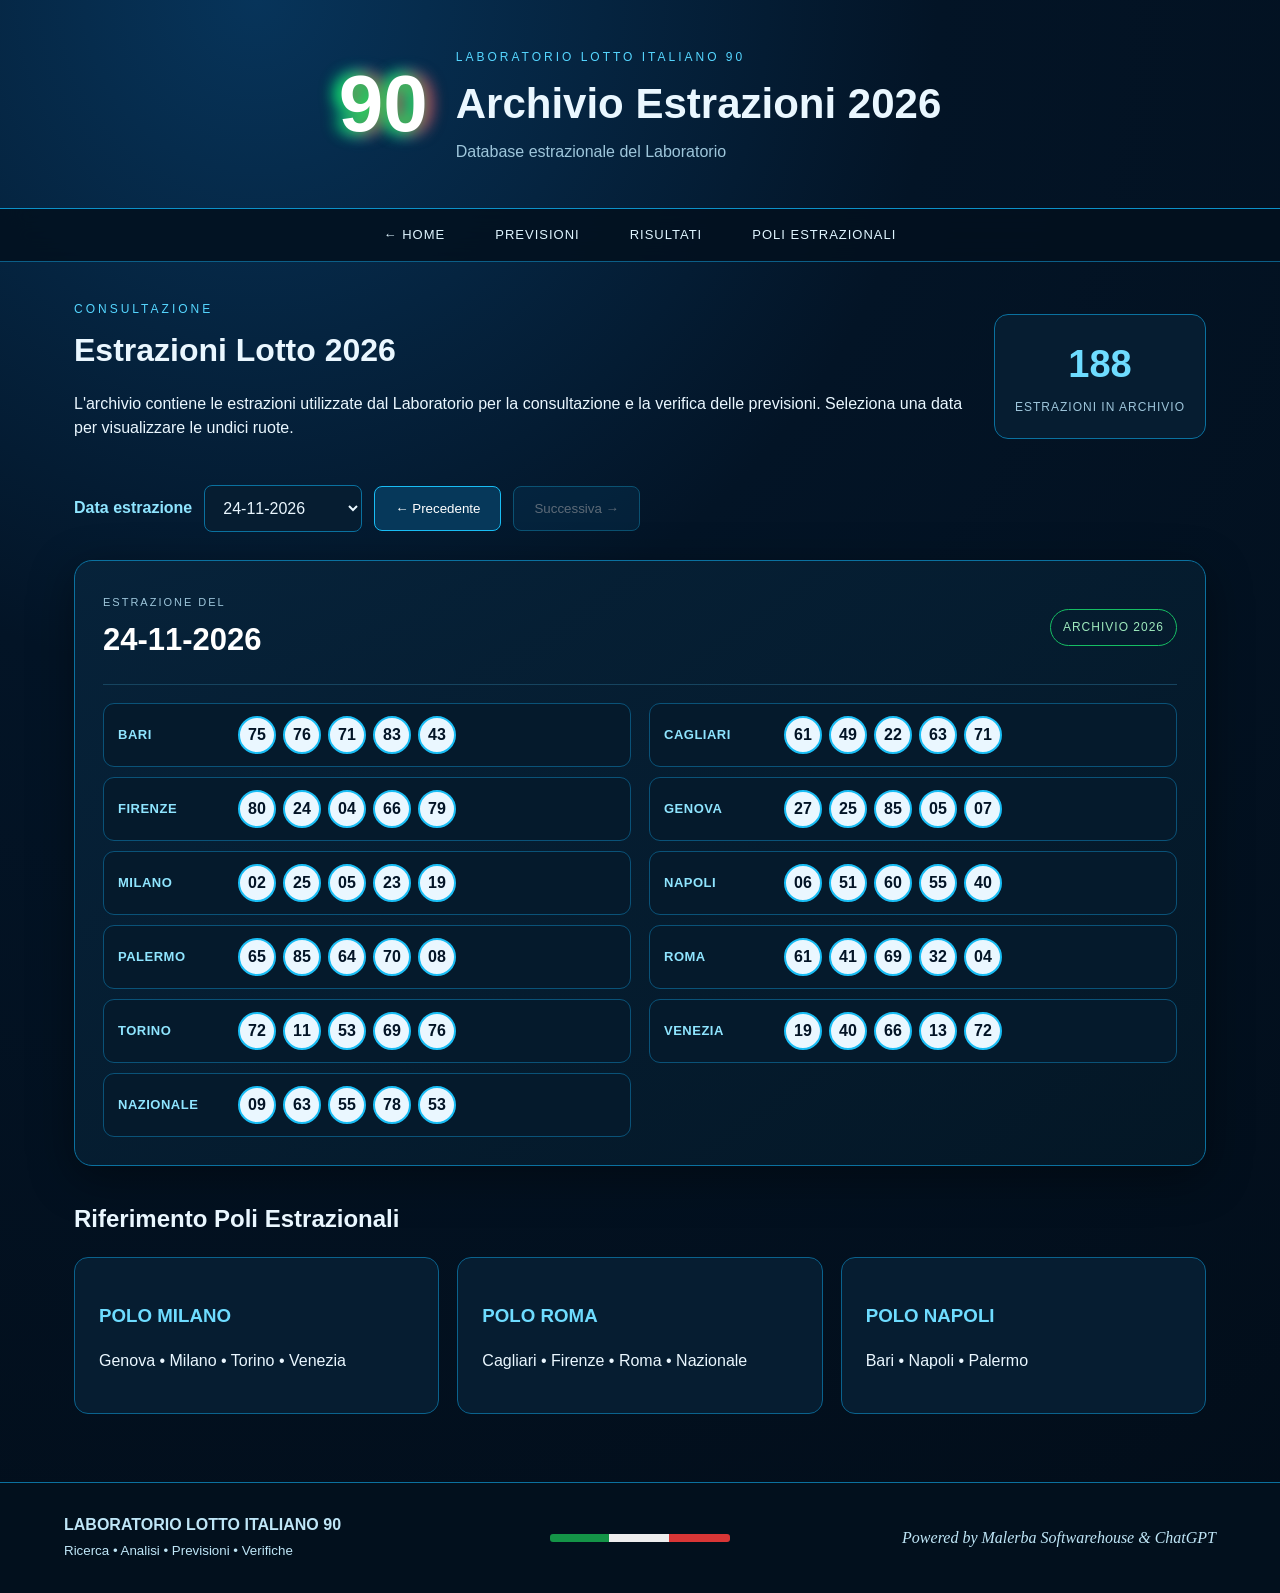
==== commit 60065ffc: "Update archivio.html" ====
--- a/archivio.html
+++ b/archivio.html
@@ -6,4 +6,4 @@
 <section class='draw-panel'><div class='draw-title'><div><span>ESTRAZIONE DEL</span><h2 id='drawDate'></h2></div><div class='db-badge'>ARCHIVIO 2026</div></div><div id='drawGrid' class='draw-grid'></div></section>
 <section class='pole-key'><h2>Riferimento Poli Estrazionali</h2><div class='poles'><article><h3>POLO MILANO</h3><p>Genova • Milano • Torino • Venezia</p></article><article><h3>POLO ROMA</h3><p>Cagliari • Firenze • Roma • Nazionale</p></article><article><h3>POLO NAPOLI</h3><p>Bari • Napoli • Palermo</p></article></div></section>
 </main><footer><div><b>LABORATORIO LOTTO ITALIANO 90</b><br><small>Ricerca • Analisi • Previsioni • Verifiche</small></div><div class='flag'></div><div class='powered'>Powered by Malerba Softwarehouse &amp; ChatGPT</div></footer>
-<script>const draws=[{"date":"02-01-2026","rows":[["BARI",[69,48,61,60,29]],["CAGLIARI",[77,53,87,29,64]],["FIRENZE",[1,83,38,53,19]],["GENOVA",[86,46,57,41,30]],["MILANO",[64,72,41,14,3]],["NAPOLI",[73,5,29,70,86]],["PALERMO",[41,66,84,14,26]],["ROMA",[41,14,60,78,88]],["TORINO",[21,70,22,52,43]],["VENEZIA",[19,54,80,64,46]],["NAZIONALE",[1,38,70,18,69]]]},{"date":"03-01-2026","rows":[["BARI",[33,13,81,4,8]],["CAGLIARI",[16,86,49,87,14]],["FIRENZE",[2,34,12,6,74]],["GENOVA",[65,45,89,90,14]],["MILANO",[16,22,31,52,44]],["NAPOLI",[78,15,13,11,29]],["PALERMO",[51,21,33,22,20]],["ROMA",[7,42,36,66,46]],["TORINO",[19,62,48,81,35]],["VENEZIA",[67,36,9,64,50]],["NAZIONALE",[18,53,11,47,55]]]},{"date":"05-01-2026","rows":[["BARI",[10,12,51,38,50]],["CAGLIARI",[30,52,60,89,35]],["FIRENZE",[20,71,41,25,49]],["GENOVA",[52,53,62,1,35]],["MILANO",[74,22,54,37,82]],["NAPOLI",[29,14,61,56,81]],["PALERMO",[56,59,69,25,51]],["ROMA",[71,4,34,6,37]],["TORINO",[59,71,42,82,23]],["VENEZIA",[55,71,27,36,77]],["NAZIONALE",[82,2,51,46,77]]]},{"date":"07-01-2026","rows":[["BARI",[28,16,31,73,84]],["CAGLIARI",[27,67,46,28,88]],["FIRENZE",[41,44,8,17,55]],["GENOVA",[5,87,54,19,23]],["MILANO",[14,27,17,61,59]],["NAPOLI",[74,4,15,75,42]],["PALERMO",[74,88,43,42,63]],["ROMA",[66,2,60,41,64]],["TORINO",[66,67,17,30,27]],["VENEZIA",[78,35,2,53,47]],["NAZIONALE",[29,62,30,74,84]]]},{"date":"08-01-2026","rows":[["BARI",[5,37,1,56,68]],["CAGLIARI",[69,22,46,89,80]],["FIRENZE",[66,68,4,65,17]],["GENOVA",[6,81,22,50,72]],["MILANO",[75,47,66,80,17]],["NAPOLI",[14,82,20,69,90]],["PALERMO",[51,20,29,72,44]],["ROMA",[60,12,69,79,15]],["TORINO",[52,77,67,84,83]],["VENEZIA",[70,37,55,89,53]],["NAZIONALE",[47,83,55,79,59]]]},{"date":"09-01-2026","rows":[["BARI",[52,39,59,58,24]],["CAGLIARI",[44,68,16,75,3]],["FIRENZE",[50,78,23,66,67]],["GENOVA",[32,76,48,64,1]],["MILANO",[68,80,19,52,5]],["NAPOLI",[39,38,65,83,53]],["PALERMO",[23,14,55,61,69]],["ROMA",[28,6,5,14,44]],["TORINO",[3,26,60,27,63]],["VENEZIA",[60,52,21,43,10]],["NAZIONALE",[84,63,60,18,66]]]},{"date":"10-01-2026","rows":[["BARI",[48,84,46,52,79]],["CAGLIARI",[84,19,9,31,81]],["FIRENZE",[11,67,65,28,75]],["GENOVA",[23,12,79,82,49]],["MILANO",[53,48,41,58,63]],["NAPOLI",[85,13,44,32,4]],["PALERMO",[68,54,35,47,67]],["ROMA",[68,40,55,6,85]],["TORINO",[67,35,62,76,68]],["VENEZIA",[71,5,46,38,34]],["NAZIONALE",[24,59,84,16,90]]]},{"date":"13-01-2026","rows":[["BARI",[75,49,5,28,85]],["CAGLIARI",[85,12,67,1,71]],["FIRENZE",[57,3,62,72,21]],["GENOVA",[3,12,52,30,81]],["MILANO",[68,2,79,8,6]],["NAPOLI",[60,23,16,29,19]],["PALERMO",[48,89,53,15,50]],["ROMA",[59,21,69,15,48]],["TORINO",[59,74,26,85,21]],["VENEZIA",[4,16,53,72,71]],["NAZIONALE",[78,38,40,23,13]]]},{"date":"15-01-2026","rows":[["BARI",[75,59,17,44,19]],["CAGLIARI",[76,88,85,23,67]],["FIRENZE",[67,25,41,62,66]],["GENOVA",[65,9,81,33,55]],["MILANO",[58,64,15,9,90]],["NAPOLI",[11,73,9,82,19]],["PALERMO",[22,28,70,51,38]],["ROMA",[47,65,2,59,83]],["TORINO",[81,56,61,33,45]],["VENEZIA",[17,29,49,11,50]],["NAZIONALE",[68,11,5,34,61]]]},{"date":"16-01-2026","rows":[["BARI",[77,44,68,87,4]],["CAGLIARI",[36,32,18,51,19]],["FIRENZE",[55,57,43,17,49]],["GENOVA",[61,78,31,41,50]],["MILANO",[17,4,29,25,3]],["NAPOLI",[16,31,85,20,86]],["PALERMO",[36,25,66,76,3]],["ROMA",[65,42,41,26,15]],["TORINO",[86,38,67,1,17]],["VENEZIA",[56,84,67,60,14]],["NAZIONALE",[58,56,80,77,72]]]},{"date":"17-01-2026","rows":[["BARI",[37,83,6,39,54]],["CAGLIARI",[76,32,75,7,63]],["FIRENZE",[31,50,38,74,51]],["GENOVA",[44,4,67,19,8]],["MILANO",[12,11,60,42,70]],["NAPOLI",[86,31,44,87,32]],["PALERMO",[58,18,26,6,20]],["ROMA",[49,67,14,66,53]],["TORINO",[48,41,42,33,45]],["VENEZIA",[80,83,19,33,5]],["NAZIONALE",[24,36,32,40,80]]]},{"date":"20-01-2026","rows":[["BARI",[78,48,43,19,39]],["CAGLIARI",[16,77,87,56,45]],["FIRENZE",[70,38,74,13,82]],["GENOVA",[29,51,24,17,90]],["MILANO",[44,8,52,31,70]],["NAPOLI",[73,89,16,72,62]],["PALERMO",[86,59,10,84,30]],["ROMA",[51,49,35,29,43]],["TORINO",[23,12,74,82,69]],["VENEZIA",[73,64,37,41,72]],["NAZIONALE",[4,35,65,2,23]]]},{"date":"22-01-2026","rows":[["BARI",[16,3,1,17,9]],["CAGLIARI",[17,30,88,19,42]],["FIRENZE",[51,83,22,61,89]],["GENOVA",[82,35,73,58,10]],["MILANO",[7,14,63,73,33]],["NAPOLI",[26,24,73,18,82]],["PALERMO",[65,52,61,43,50]],["ROMA",[49,62,11,36,6]],["TORINO",[90,8,60,29,39]],["VENEZIA",[42,1,53,35,71]],["NAZIONALE",[6,60,67,43,33]]]},{"date":"23-01-2026","rows":[["BARI",[21,8,6,36,82]],["CAGLIARI",[28,71,25,34,90]],["FIRENZE",[41,58,29,69,70]],["GENOVA",[47,42,63,78,41]],["MILANO",[71,10,4,88,62]],["NAPOLI",[33,76,77,65,9]],["PALERMO",[38,44,68,78,61]],["ROMA",[3,18,4,54,71]],["TORINO",[13,74,55,22,27]],["VENEZIA",[18,53,35,89,86]],["NAZIONALE",[57,26,18,70,12]]]},{"date":"24-01-2026","rows":[["BARI",[26,24,81,30,32]],["CAGLIARI",[84,81,48,8,49]],["FIRENZE",[64,30,70,12,89]],["GENOVA",[76,71,63,88,27]],["MILANO",[1,28,9,6,90]],["NAPOLI",[74,26,50,76,24]],["PALERMO",[9,75,88,65,13]],["ROMA",[66,13,21,65,73]],["TORINO",[78,2,90,51,16]],["VENEZIA",[23,55,60,47,17]],["NAZIONALE",[14,70,74,68,20]]]},{"date":"27-01-2026","rows":[["BARI",[14,13,48,19,45]],["CAGLIARI",[19,22,3,54,85]],["FIRENZE",[79,69,43,56,50]],["GENOVA",[11,12,8,5,43]],["MILANO",[67,15,17,78,29]],["NAPOLI",[85,42,8,60,62]],["PALERMO",[67,18,78,60,39]],["ROMA",[2,31,85,66,69]],["TORINO",[11,30,80,74,29]],["VENEZIA",[4,23,27,33,19]],["NAZIONALE",[32,68,26,1,10]]]},{"date":"29-01-2026","rows":[["BARI",[52,71,81,90,43]],["CAGLIARI",[75,28,2,58,15]],["FIRENZE",[73,57,22,69,86]],["GENOVA",[29,48,39,60,56]],["MILANO",[3,50,69,14,90]],["NAPOLI",[73,42,85,67,12]],["PALERMO",[68,72,23,66,9]],["ROMA",[20,26,19,66,56]],["TORINO",[75,4,81,14,64]],["VENEZIA",[12,15,64,67,30]],["NAZIONALE",[64,80,85,33,75]]]},{"date":"30-01-2026","rows":[["BARI",[52,28,46,44,56]],["CAGLIARI",[61,16,37,31,49]],["FIRENZE",[22,42,53,38,58]],["GENOVA",[77,51,43,54,60]],["MILANO",[8,74,79,82,33]],["NAPOLI",[52,74,25,71,70]],["PALERMO",[7,70,69,34,62]],["ROMA",[67,59,29,22,77]],["TORINO",[80,6,73,69,56]],["VENEZIA",[49,47,12,25,66]],["NAZIONALE",[54,16,59,85,68]]]},{"date":"31-01-2026","rows":[["BARI",[82,38,72,26,22]],["CAGLIARI",[2,33,12,59,1]],["FIRENZE",[10,6,1,81,39]],["GENOVA",[29,27,75,25,4]],["MILANO",[48,71,51,56,18]],["NAPOLI",[14,62,65,17,57]],["PALERMO",[13,14,87,44,57]],["ROMA",[4,39,18,29,72]],["TORINO",[8,22,53,37,78]],["VENEZIA",[21,67,61,55,60]],["NAZIONALE",[67,57,45,86,23]]]},{"date":"03-02-2026","rows":[["BARI",[26,30,24,71,38]],["CAGLIARI",[7,71,77,64,16]],["FIRENZE",[15,23,49,50,66]],["GENOVA",[65,85,1,3,68]],["MILANO",[79,21,3,43,54]],["NAPOLI",[65,72,89,76,43]],["PALERMO",[20,50,26,72,77]],["ROMA",[75,76,31,77,51]],["TORINO",[52,47,11,14,8]],["VENEZIA",[84,41,88,13,47]],["NAZIONALE",[19,3,34,61,48]]]},{"date":"05-02-2026","rows":[["BARI",[59,63,12,74,89]],["CAGLIARI",[4,60,78,51,31]],["FIRENZE",[63,56,13,84,39]],["GENOVA",[43,3,73,86,84]],["MILANO",[73,68,21,69,27]],["NAPOLI",[29,60,61,2,9]],["PALERMO",[49,28,51,89,23]],["ROMA",[43,21,77,31,30]],["TORINO",[5,25,64,76,89]],["VENEZIA",[14,16,77,51,56]],["NAZIONALE",[53,20,6,89,28]]]},{"date":"06-02-2026","rows":[["BARI",[9,55,48,87,35]],["CAGLIARI",[8,23,16,43,34]],["FIRENZE",[1,26,82,69,84]],["GENOVA",[77,4,26,23,83]],["MILANO",[89,78,30,19,76]],["NAPOLI",[78,55,72,18,54]],["PALERMO",[23,59,87,44,18]],["ROMA",[41,18,67,2,14]],["TORINO",[9,75,73,59,78]],["VENEZIA",[58,33,67,62,46]],["NAZIONALE",[57,69,68,58,37]]]},{"date":"07-02-2026","rows":[["BARI",[5,25,19,18,22]],["CAGLIARI",[42,65,5,32,14]],["FIRENZE",[59,8,45,36,25]],["GENOVA",[62,52,73,1,5]],["MILANO",[35,31,33,83,22]],["NAPOLI",[7,13,67,37,27]],["PALERMO",[64,37,12,89,60]],["ROMA",[87,66,22,16,67]],["TORINO",[15,66,30,4,47]],["VENEZIA",[30,37,72,66,38]],["NAZIONALE",[44,32,26,1,77]]]},{"date":"10-02-2026","rows":[["BARI",[20,78,56,79,86]],["CAGLIARI",[2,43,83,59,39]],["FIRENZE",[87,50,83,7,25]],["GENOVA",[44,36,43,15,53]],["MILANO",[14,39,30,35,29]],["NAPOLI",[60,34,76,50,41]],["PALERMO",[26,61,4,41,64]],["ROMA",[10,31,42,52,55]],["TORINO",[75,63,47,59,69]],["VENEZIA",[29,47,7,27,31]],["NAZIONALE",[52,57,46,19,24]]]},{"date":"12-02-2026","rows":[["BARI",[59,27,52,63,12]],["CAGLIARI",[51,2,87,11,25]],["FIRENZE",[71,20,87,65,25]],["GENOVA",[87,7,90,32,18]],["MILANO",[81,89,49,3,51]],["NAPOLI",[56,79,80,14,81]],["PALERMO",[59,77,61,42,67]],["ROMA",[26,76,54,42,55]],["TORINO",[73,52,26,44,50]],["VENEZIA",[9,29,43,63,39]],["NAZIONALE",[14,49,53,71,28]]]},{"date":"13-02-2026","rows":[["BARI",[71,7,88,38,26]],["CAGLIARI",[8,45,59,34,70]],["FIRENZE",[1,70,13,39,50]],["GENOVA",[54,26,42,41,39]],["MILANO",[51,58,82,10,72]],["NAPOLI",[57,4,49,86,54]],["PALERMO",[72,3,54,83,33]],["ROMA",[68,44,6,22,70]],["TORINO",[33,37,14,25,79]],["VENEZIA",[16,20,40,27,37]],["NAZIONALE",[88,15,53,7,80]]]},{"date":"14-02-2026","rows":[["BARI",[64,39,40,27,69]],["CAGLIARI",[49,6,34,2,3]],["FIRENZE",[79,4,56,17,8]],["GENOVA",[9,27,36,16,37]],["MILANO",[67,89,17,63,68]],["NAPOLI",[90,19,34,9,43]],["PALERMO",[51,73,39,2,65]],["ROMA",[23,77,68,44,57]],["TORINO",[37,61,38,90,74]],["VENEZIA",[21,51,83,89,23]],["NAZIONALE",[61,28,67,56,23]]]},{"date":"17-02-2026","rows":[["BARI",[40,72,47,39,63]],["CAGLIARI",[3,66,47,27,35]],["FIRENZE",[14,62,53,8,51]],["GENOVA",[55,12,81,52,4]],["MILANO",[41,31,55,23,59]],["NAPOLI",[30,9,38,14,50]],["PALERMO",[19,86,40,32,7]],["ROMA",[65,88,51,42,41]],["TORINO",[10,6,34,84,81]],["VENEZIA",[6,25,82,24,52]],["NAZIONALE",[10,74,4,29,88]]]},{"date":"19-02-2026","rows":[["BARI",[46,45,68,27,78]],["CAGLIARI",[79,9,37,13,31]],["FIRENZE",[66,9,22,29,50]],["GENOVA",[61,9,38,19,20]],["MILANO",[84,69,53,66,29]],["NAPOLI",[7,58,6,87,49]],["PALERMO",[10,29,84,22,35]],["ROMA",[28,47,11,30,24]],["TORINO",[52,73,18,87,56]],["VENEZIA",[90,86,16,36,28]],["NAZIONALE",[53,21,35,3,4]]]},{"date":"20-02-2026","rows":[["BARI",[71,19,24,7,58]],["CAGLIARI",[88,71,64,85,87]],["FIRENZE",[72,52,40,85,57]],["GENOVA",[50,27,14,18,26]],["MILANO",[31,56,50,53,58]],["NAPOLI",[6,7,54,3,72]],["PALERMO",[67,50,70,78,57]],["ROMA",[19,70,29,6,61]],["TORINO",[38,3,6,20,19]],["VENEZIA",[57,52,78,66,7]],["NAZIONALE",[63,53,25,24,15]]]},{"date":"21-02-2026","rows":[["BARI",[72,63,35,12,1]],["CAGLIARI",[2,31,1,53,10]],["FIRENZE",[30,35,5,87,42]],["GENOVA",[74,32,43,68,80]],["MILANO",[39,6,64,16,83]],["NAPOLI",[56,65,71,7,12]],["PALERMO",[11,57,50,28,71]],["ROMA",[35,23,58,89,46]],["TORINO",[27,28,74,16,75]],["VENEZIA",[68,70,27,77,83]],["NAZIONALE",[28,52,18,26,39]]]},{"date":"24-02-2026","rows":[["BARI",[78,27,14,77,57]],["CAGLIARI",[68,49,23,34,79]],["FIRENZE",[26,39,73,52,59]],["GENOVA",[15,38,45,58,79]],["MILANO",[19,70,76,68,30]],["NAPOLI",[31,88,24,48,66]],["PALERMO",[57,65,35,85,49]],["ROMA",[45,71,47,46,76]],["TORINO",[44,42,33,20,9]],["VENEZIA",[81,62,71,60,29]],["NAZIONALE",[2,33,34,44,14]]]},{"date":"26-02-2026","rows":[["BARI",[86,45,22,56,80]],["CAGLIARI",[25,46,60,14,2]],["FIRENZE",[86,30,43,3,62]],["GENOVA",[7,83,57,60,14]],["MILANO",[39,26,63,54,65]],["NAPOLI",[13,59,18,15,84]],["PALERMO",[81,78,58,87,82]],["ROMA",[69,36,51,33,71]],["TORINO",[19,54,34,26,25]],["VENEZIA",[37,23,5,44,26]],["NAZIONALE",[7,28,89,63,27]]]},{"date":"27-02-2026","rows":[["BARI",[1,31,24,71,49]],["CAGLIARI",[56,23,44,84,39]],["FIRENZE",[46,77,10,65,7]],["GENOVA",[31,82,33,84,64]],["MILANO",[58,41,28,82,18]],["NAPOLI",[5,14,52,62,57]],["PALERMO",[82,31,8,38,39]],["ROMA",[87,22,76,82,19]],["TORINO",[36,50,62,61,84]],["VENEZIA",[21,20,52,14,71]],["NAZIONALE",[86,17,1,41,20]]]},{"date":"28-02-2026","rows":[["BARI",[63,83,51,27,84]],["CAGLIARI",[70,37,29,42,28]],["FIRENZE",[73,68,88,85,75]],["GENOVA",[24,59,63,57,37]],["MILANO",[43,26,23,55,89]],["NAPOLI",[11,70,34,74,5]],["PALERMO",[80,11,55,50,68]],["ROMA",[44,50,86,75,1]],["TORINO",[78,32,90,16,9]],["VENEZIA",[4,66,13,46,25]],["NAZIONALE",[52,24,34,12,60]]]},{"date":"03-03-2026","rows":[["BARI",[36,68,14,51,50]],["CAGLIARI",[23,60,82,49,36]],["FIRENZE",[32,48,25,82,88]],["GENOVA",[5,73,60,71,67]],["MILANO",[41,4,60,37,36]],["NAPOLI",[42,68,63,44,49]],["PALERMO",[37,88,8,17,52]],["ROMA",[49,66,89,60,74]],["TORINO",[5,24,22,89,73]],["VENEZIA",[47,6,61,18,64]],["NAZIONALE",[66,39,67,74,18]]]},{"date":"05-03-2026","rows":[["BARI",[2,47,84,1,21]],["CAGLIARI",[21,15,89,19,68]],["FIRENZE",[45,4,40,30,84]],["GENOVA",[1,5,38,83,56]],["MILANO",[65,21,83,79,18]],["NAPOLI",[33,7,39,56,65]],["PALERMO",[23,51,85,58,29]],["ROMA",[47,49,67,29,89]],["TORINO",[81,43,85,82,53]],["VENEZIA",[29,85,1,66,72]],["NAZIONALE",[75,9,26,29,34]]]},{"date":"06-03-2026","rows":[["BARI",[43,76,29,71,21]],["CAGLIARI",[1,75,39,73,11]],["FIRENZE",[72,49,17,62,54]],["GENOVA",[36,51,34,56,63]],["MILANO",[59,87,52,13,16]],["NAPOLI",[13,83,19,79,66]],["PALERMO",[18,38,23,63,15]],["ROMA",[41,14,85,1,45]],["TORINO",[4,1,22,82,57]],["VENEZIA",[67,18,14,40,85]],["NAZIONALE",[59,55,62,74,12]]]},{"date":"07-03-2026","rows":[["BARI",[72,21,49,31,7]],["CAGLIARI",[28,11,57,3,85]],["FIRENZE",[41,76,27,1,79]],["GENOVA",[76,19,37,40,69]],["MILANO",[18,23,56,21,57]],["NAPOLI",[10,89,63,31,48]],["PALERMO",[39,15,85,77,14]],["ROMA",[90,51,56,89,16]],["TORINO",[10,4,73,6,61]],["VENEZIA",[89,70,46,61,56]],["NAZIONALE",[31,37,89,64,68]]]},{"date":"10-03-2026","rows":[["BARI",[22,61,39,37,34]],["CAGLIARI",[46,18,31,16,22]],["FIRENZE",[16,54,71,40,50]],["GENOVA",[21,88,14,11,13]],["MILANO",[21,14,46,69,13]],["NAPOLI",[66,89,35,26,87]],["PALERMO",[34,21,38,48,43]],["ROMA",[89,27,84,35,61]],["TORINO",[75,12,90,4,54]],["VENEZIA",[88,54,36,58,73]],["NAZIONALE",[25,85,65,61,82]]]},{"date":"12-03-2026","rows":[["BARI",[27,35,7,5,83]],["CAGLIARI",[60,75,59,40,42]],["FIRENZE",[25,2,15,26,22]],["GENOVA",[50,63,30,77,57]],["MILANO",[33,49,66,83,11]],["NAPOLI",[37,51,68,53,52]],["PALERMO",[83,64,34,59,88]],["ROMA",[55,59,9,72,52]],["TORINO",[66,72,41,53,67]],["VENEZIA",[48,71,11,55,1]],["NAZIONALE",[43,62,59,32,86]]]},{"date":"13-03-2026","rows":[["BARI",[84,21,49,24,14]],["CAGLIARI",[49,78,42,9,47]],["FIRENZE",[46,51,72,86,18]],["GENOVA",[72,71,5,80,83]],["MILANO",[58,21,35,68,60]],["NAPOLI",[50,80,25,51,6]],["PALERMO",[61,24,75,26,87]],["ROMA",[15,44,1,54,66]],["TORINO",[72,21,31,66,14]],["VENEZIA",[5,45,34,50,69]],["NAZIONALE",[7,13,60,63,81]]]},{"date":"14-03-2026","rows":[["BARI",[34,85,22,52,9]],["CAGLIARI",[88,62,57,53,80]],["FIRENZE",[11,46,34,49,15]],["GENOVA",[64,62,78,30,65]],["MILANO",[56,16,31,12,49]],["NAPOLI",[44,66,80,45,7]],["PALERMO",[39,38,83,66,84]],["ROMA",[76,52,44,4,33]],["TORINO",[38,8,17,70,5]],["VENEZIA",[84,69,42,74,29]],["NAZIONALE",[89,44,17,25,52]]]},{"date":"17-03-2026","rows":[["BARI",[49,21,62,51,47]],["CAGLIARI",[33,6,44,74,86]],["FIRENZE",[7,41,83,38,81]],["GENOVA",[64,43,29,73,19]],["MILANO",[39,82,9,41,64]],["NAPOLI",[88,54,30,75,38]],["PALERMO",[26,28,80,65,47]],["ROMA",[68,62,41,5,25]],["TORINO",[90,17,12,78,40]],["VENEZIA",[15,58,12,68,10]],["NAZIONALE",[8,14,23,27,70]]]},{"date":"19-03-2026","rows":[["BARI",[2,88,51,1,4]],["CAGLIARI",[35,37,47,40,83]],["FIRENZE",[12,34,72,24,1]],["GENOVA",[18,58,26,62,13]],["MILANO",[72,58,86,31,48]],["NAPOLI",[64,88,44,89,24]],["PALERMO",[88,14,53,87,5]],["ROMA",[52,59,26,22,73]],["TORINO",[5,37,83,85,21]],["VENEZIA",[60,28,36,87,66]],["NAZIONALE",[72,20,34,52,69]]]},{"date":"20-03-2026","rows":[["BARI",[36,23,51,64,82]],["CAGLIARI",[50,33,36,90,55]],["FIRENZE",[49,48,53,59,54]],["GENOVA",[16,41,73,62,34]],["MILANO",[43,42,59,38,75]],["NAPOLI",[25,58,62,38,80]],["PALERMO",[84,86,88,62,22]],["ROMA",[83,70,67,49,66]],["TORINO",[29,62,21,7,37]],["VENEZIA",[26,23,43,42,56]],["NAZIONALE",[2,59,4,47,32]]]},{"date":"21-03-2026","rows":[["BARI",[17,81,25,89,6]],["CAGLIARI",[83,36,5,76,69]],["FIRENZE",[6,43,60,21,44]],["GENOVA",[84,56,21,75,33]],["MILANO",[79,24,89,5,2]],["NAPOLI",[76,65,70,31,5]],["PALERMO",[29,7,67,62,18]],["ROMA",[66,10,89,57,28]],["TORINO",[18,40,85,9,4]],["VENEZIA",[51,22,11,66,73]],["NAZIONALE",[41,66,86,52,44]]]},{"date":"24-03-2026","rows":[["BARI",[51,62,27,44,28]],["CAGLIARI",[73,24,23,48,43]],["FIRENZE",[46,15,72,52,31]],["GENOVA",[17,9,29,19,27]],["MILANO",[6,70,5,76,79]],["NAPOLI",[51,16,26,11,48]],["PALERMO",[88,57,76,84,9]],["ROMA",[90,38,32,69,53]],["TORINO",[85,84,58,60,87]],["VENEZIA",[14,41,26,90,52]],["NAZIONALE",[40,24,59,1,46]]]},{"date":"26-03-2026","rows":[["BARI",[69,58,26,5,22]],["CAGLIARI",[59,33,73,2,69]],["FIRENZE",[44,49,83,75,50]],["GENOVA",[35,77,61,40,86]],["MILANO",[48,52,12,19,62]],["NAPOLI",[60,21,47,15,58]],["PALERMO",[16,27,28,83,25]],["ROMA",[35,19,85,81,24]],["TORINO",[29,44,15,70,31]],["VENEZIA",[69,20,48,55,2]],["NAZIONALE",[56,61,40,27,81]]]},{"date":"27-03-2026","rows":[["BARI",[9,7,85,34,35]],["CAGLIARI",[66,23,50,17,18]],["FIRENZE",[29,14,68,75,9]],["GENOVA",[52,88,58,19,50]],["MILANO",[7,80,5,46,90]],["NAPOLI",[16,33,75,35,17]],["PALERMO",[43,8,82,48,74]],["ROMA",[36,71,23,15,44]],["TORINO",[21,67,54,14,6]],["VENEZIA",[69,23,81,74,89]],["NAZIONALE",[83,60,76,78,7]]]},{"date":"28-03-2026","rows":[["BARI",[53,4,1,11,9]],["CAGLIARI",[67,19,47,35,64]],["FIRENZE",[13,48,58,39,15]],["GENOVA",[52,87,51,79,67]],["MILANO",[7,79,84,28,37]],["NAPOLI",[26,90,68,82,67]],["PALERMO",[38,57,65,20,56]],["ROMA",[81,66,45,53,8]],["TORINO",[29,47,55,78,71]],["VENEZIA",[7,29,76,14,15]],["NAZIONALE",[17,10,21,29,15]]]},{"date":"31-03-2026","rows":[["BARI",[64,9,80,53,34]],["CAGLIARI",[65,25,53,11,4]],["FIRENZE",[52,61,16,58,66]],["GENOVA",[28,61,2,72,60]],["MILANO",[40,87,27,22,5]],["NAPOLI",[28,17,30,29,37]],["PALERMO",[65,15,79,20,52]],["ROMA",[84,58,35,80,60]],["TORINO",[34,7,48,35,55]],["VENEZIA",[18,24,23,26,87]],["NAZIONALE",[77,81,40,26,73]]]},{"date":"02-04-2026","rows":[["BARI",[86,69,15,81,58]],["CAGLIARI",[6,55,36,30,16]],["FIRENZE",[89,1,10,45,74]],["GENOVA",[60,64,46,80,22]],["MILANO",[20,69,73,60,10]],["NAPOLI",[10,39,69,27,18]],["PALERMO",[79,54,60,50,26]],["ROMA",[15,86,20,18,90]],["TORINO",[5,21,79,26,57]],["VENEZIA",[53,14,60,52,85]],["NAZIONALE",[62,56,48,24,19]]]},{"date":"03-04-2026","rows":[["BARI",[70,81,90,42,35]],["CAGLIARI",[9,74,68,25,48]],["FIRENZE",[49,25,76,87,82]],["GENOVA",[73,24,80,85,47]],["MILANO",[4,45,73,48,42]],["NAPOLI",[51,57,56,43,50]],["PALERMO",[49,14,82,40,68]],["ROMA",[12,79,82,18,87]],["TORINO",[9,52,39,90,85]],["VENEZIA",[53,75,16,59,18]],["NAZIONALE",[84,64,17,1,32]]]},{"date":"04-04-2026","rows":[["BARI",[81,21,69,24,65]],["CAGLIARI",[40,1,30,38,25]],["FIRENZE",[18,84,24,58,63]],["GENOVA",[86,64,56,89,60]],["MILANO",[38,7,6,50,25]],["NAPOLI",[72,16,90,85,74]],["PALERMO",[23,13,20,73,14]],["ROMA",[24,52,22,1,78]],["TORINO",[16,80,35,84,22]],["VENEZIA",[36,83,9,89,51]],["NAZIONALE",[3,67,45,71,86]]]},{"date":"07-04-2026","rows":[["BARI",[80,54,31,75,71]],["CAGLIARI",[38,23,54,50,89]],["FIRENZE",[57,73,82,35,45]],["GENOVA",[58,70,12,65,85]],["MILANO",[82,20,35,14,8]],["NAPOLI",[48,65,79,52,16]],["PALERMO",[5,60,56,1,25]],["ROMA",[65,12,73,3,49]],["TORINO",[39,43,44,36,67]],["VENEZIA",[71,76,49,6,56]],["NAZIONALE",[85,42,37,41,7]]]},{"date":"09-04-2026","rows":[["BARI",[38,32,49,34,21]],["CAGLIARI",[77,90,3,60,62]],["FIRENZE",[44,30,20,49,55]],["GENOVA",[14,19,7,16,44]],["MILANO",[68,50,81,41,90]],["NAPOLI",[52,9,22,41,57]],["PALERMO",[84,26,37,77,29]],["ROMA",[43,81,52,82,89]],["TORINO",[77,81,89,29,6]],["VENEZIA",[57,41,29,53,2]],["NAZIONALE",[25,33,37,45,43]]]},{"date":"10-04-2026","rows":[["BARI",[79,7,19,57,33]],["CAGLIARI",[62,76,31,54,48]],["FIRENZE",[72,11,41,48,6]],["GENOVA",[75,60,9,41,40]],["MILANO",[79,28,27,18,48]],["NAPOLI",[2,33,78,19,74]],["PALERMO",[81,44,31,63,69]],["ROMA",[30,11,82,56,41]],["TORINO",[7,43,50,18,82]],["VENEZIA",[8,19,36,7,75]],["NAZIONALE",[18,36,75,26,27]]]},{"date":"11-04-2026","rows":[["BARI",[9,14,8,2,60]],["CAGLIARI",[50,76,13,81,49]],["FIRENZE",[8,75,5,77,51]],["GENOVA",[54,83,12,86,30]],["MILANO",[62,87,60,68,20]],["NAPOLI",[56,61,31,87,51]],["PALERMO",[9,85,24,88,18]],["ROMA",[47,56,68,63,38]],["TORINO",[23,58,89,77,46]],["VENEZIA",[80,65,57,42,22]],["NAZIONALE",[6,13,87,29,53]]]},{"date":"14-04-2026","rows":[["BARI",[12,14,29,85,76]],["CAGLIARI",[33,75,71,90,35]],["FIRENZE",[72,76,56,6,80]],["GENOVA",[37,73,8,34,78]],["MILANO",[47,85,1,11,8]],["NAPOLI",[7,30,46,29,11]],["PALERMO",[32,40,78,46,74]],["ROMA",[43,13,65,5,52]],["TORINO",[64,4,44,36,74]],["VENEZIA",[48,50,21,28,19]],["NAZIONALE",[70,88,15,44,20]]]},{"date":"16-04-2026","rows":[["BARI",[17,71,26,6,73]],["CAGLIARI",[35,72,4,61,78]],["FIRENZE",[22,30,46,57,81]],["GENOVA",[77,48,17,59,64]],["MILANO",[90,2,32,8,57]],["NAPOLI",[4,71,12,77,76]],["PALERMO",[42,87,7,24,56]],["ROMA",[32,67,3,44,38]],["TORINO",[25,48,17,9,50]],["VENEZIA",[15,81,10,3,86]],["NAZIONALE",[76,20,38,59,80]]]},{"date":"17-04-2026","rows":[["BARI",[31,34,54,63,51]],["CAGLIARI",[54,15,14,25,40]],["FIRENZE",[75,79,42,26,19]],["GENOVA",[2,67,9,42,41]],["MILANO",[34,68,73,79,3]],["NAPOLI",[47,26,31,23,63]],["PALERMO",[74,64,3,75,63]],["ROMA",[82,60,28,73,11]],["TORINO",[27,30,51,75,5]],["VENEZIA",[21,65,43,15,87]],["NAZIONALE",[48,9,72,88,29]]]},{"date":"18-04-2026","rows":[["BARI",[42,44,87,52,39]],["CAGLIARI",[20,58,64,90,31]],["FIRENZE",[37,23,45,36,62]],["GENOVA",[34,11,75,81,10]],["MILANO",[46,44,71,59,85]],["NAPOLI",[69,24,75,86,20]],["PALERMO",[85,60,81,28,9]],["ROMA",[56,71,6,31,49]],["TORINO",[5,15,32,31,82]],["VENEZIA",[1,32,27,12,50]],["NAZIONALE",[59,6,77,9,18]]]},{"date":"21-04-2026","rows":[["BARI",[9,71,42,73,26]],["CAGLIARI",[59,6,70,50,11]],["FIRENZE",[90,88,22,5,60]],["GENOVA",[23,11,79,17,40]],["MILANO",[7,16,54,20,30]],["NAPOLI",[43,9,48,16,32]],["PALERMO",[10,55,72,15,28]],["ROMA",[67,32,13,41,4]],["TORINO",[75,76,32,26,87]],["VENEZIA",[48,52,35,54,19]],["NAZIONALE",[15,39,25,33,50]]]},{"date":"23-04-2026","rows":[["BARI",[22,71,52,35,2]],["CAGLIARI",[33,7,64,51,60]],["FIRENZE",[23,47,73,31,38]],["GENOVA",[84,5,61,81,2]],["MILANO",[22,41,75,10,46]],["NAPOLI",[7,73,55,6,61]],["PALERMO",[19,41,84,77,50]],["ROMA",[9,6,69,15,38]],["TORINO",[46,89,21,26,67]],["VENEZIA",[55,37,67,49,54]],["NAZIONALE",[74,1,80,35,21]]]},{"date":"24-04-2026","rows":[["BARI",[15,88,36,90,37]],["CAGLIARI",[49,22,46,28,86]],["FIRENZE",[7,85,14,84,55]],["GENOVA",[89,69,88,41,81]],["MILANO",[71,43,45,25,3]],["NAPOLI",[83,72,60,16,21]],["PALERMO",[75,78,68,80,76]],["ROMA",[13,25,67,83,78]],["TORINO",[30,39,63,72,81]],["VENEZIA",[13,55,71,89,5]],["NAZIONALE",[42,70,22,48,41]]]},{"date":"27-04-2026","rows":[["BARI",[38,78,24,40,33]],["CAGLIARI",[26,80,5,1,48]],["FIRENZE",[80,71,74,22,67]],["GENOVA",[68,39,49,59,13]],["MILANO",[40,19,8,62,84]],["NAPOLI",[43,80,6,78,82]],["PALERMO",[37,55,68,33,11]],["ROMA",[1,4,36,81,38]],["TORINO",[17,15,75,69,76]],["VENEZIA",[70,85,24,56,53]],["NAZIONALE",[76,84,68,65,23]]]},{"date":"28-04-2026","rows":[["BARI",[68,50,33,31,23]],["CAGLIARI",[47,80,44,24,13]],["FIRENZE",[62,5,49,26,47]],["GENOVA",[22,34,29,35,86]],["MILANO",[33,45,55,78,27]],["NAPOLI",[58,36,88,47,46]],["PALERMO",[21,59,73,72,46]],["ROMA",[40,59,74,2,32]],["TORINO",[64,70,36,73,13]],["VENEZIA",[77,64,6,84,69]],["NAZIONALE",[1,14,24,4,56]]]},{"date":"30-04-2026","rows":[["BARI",[2,58,76,30,50]],["CAGLIARI",[28,6,35,51,39]],["FIRENZE",[46,27,71,88,50]],["GENOVA",[1,8,15,17,38]],["MILANO",[82,50,87,51,2]],["NAPOLI",[65,38,37,53,46]],["PALERMO",[56,62,58,10,67]],["ROMA",[57,82,49,80,2]],["TORINO",[39,74,29,35,47]],["VENEZIA",[54,76,22,73,85]],["NAZIONALE",[69,62,88,43,21]]]},{"date":"02-05-2026","rows":[["BARI",[42,46,49,16,36]],["CAGLIARI",[65,28,86,77,9]],["FIRENZE",[75,32,36,76,34]],["GENOVA",[21,43,79,20,7]],["MILANO",[81,58,49,42,13]],["NAPOLI",[64,53,8,46,44]],["PALERMO",[18,58,71,68,87]],["ROMA",[35,1,50,85,27]],["TORINO",[21,62,68,42,60]],["VENEZIA",[70,9,72,49,68]],["NAZIONALE",[30,11,15,72,51]]]},{"date":"04-05-2026","rows":[["BARI",[22,24,23,33,9]],["CAGLIARI",[40,15,22,90,51]],["FIRENZE",[70,2,71,41,40]],["GENOVA",[51,80,25,69,30]],["MILANO",[23,28,89,2,64]],["NAPOLI",[16,54,41,8,56]],["PALERMO",[18,25,11,66,36]],["ROMA",[28,7,3,47,76]],["TORINO",[72,24,1,7,70]],["VENEZIA",[10,80,17,69,13]],["NAZIONALE",[6,39,41,42,38]]]},{"date":"05-05-2026","rows":[["BARI",[13,20,43,72,40]],["CAGLIARI",[88,50,81,43,47]],["FIRENZE",[60,32,13,23,6]],["GENOVA",[71,19,22,55,39]],["MILANO",[14,9,22,16,19]],["NAPOLI",[51,69,89,62,46]],["PALERMO",[68,78,38,27,44]],["ROMA",[20,47,62,56,34]],["TORINO",[9,29,6,14,1]],["VENEZIA",[34,77,11,88,83]],["NAZIONALE",[56,26,22,77,75]]]},{"date":"07-05-2026","rows":[["BARI",[15,30,86,71,38]],["CAGLIARI",[84,4,34,42,82]],["FIRENZE",[58,60,72,41,82]],["GENOVA",[67,30,84,31,33]],["MILANO",[1,24,46,12,52]],["NAPOLI",[73,7,63,64,72]],["PALERMO",[81,18,50,75,3]],["ROMA",[44,48,47,49,30]],["TORINO",[70,14,78,90,33]],["VENEZIA",[11,62,68,54,85]],["NAZIONALE",[46,5,17,29,81]]]},{"date":"08-05-2026","rows":[["BARI",[41,9,64,6,61]],["CAGLIARI",[8,7,32,84,21]],["FIRENZE",[71,80,69,60,56]],["GENOVA",[83,49,67,54,47]],["MILANO",[17,33,51,53,4]],["NAPOLI",[26,82,7,73,53]],["PALERMO",[56,17,41,21,77]],["ROMA",[38,30,39,15,6]],["TORINO",[45,39,89,80,64]],["VENEZIA",[40,71,78,17,90]],["NAZIONALE",[1,29,66,26,51]]]},{"date":"09-05-2026","rows":[["BARI",[65,2,64,85,33]],["CAGLIARI",[28,76,58,69,64]],["FIRENZE",[15,87,69,64,22]],["GENOVA",[36,34,40,55,52]],["MILANO",[66,27,36,11,56]],["NAPOLI",[51,75,66,38,24]],["PALERMO",[28,41,2,40,44]],["ROMA",[38,34,7,36,16]],["TORINO",[54,62,73,64,30]],["VENEZIA",[81,41,84,64,89]],["NAZIONALE",[5,56,68,71,31]]]},{"date":"12-05-2026","rows":[["BARI",[63,50,72,81,69]],["CAGLIARI",[80,20,78,61,36]],["FIRENZE",[65,13,82,87,26]],["GENOVA",[23,48,30,68,75]],["MILANO",[36,90,14,85,48]],["NAPOLI",[32,42,13,54,44]],["PALERMO",[5,17,45,72,36]],["ROMA",[86,42,7,72,61]],["TORINO",[61,79,21,42,36]],["VENEZIA",[41,33,36,23,70]],["NAZIONALE",[4,32,21,31,11]]]},{"date":"14-05-2026","rows":[["BARI",[18,1,37,16,59]],["CAGLIARI",[29,67,49,4,10]],["FIRENZE",[70,33,42,39,8]],["GENOVA",[57,48,87,52,25]],["MILANO",[86,34,59,53,51]],["NAPOLI",[34,62,37,61,11]],["PALERMO",[50,54,36,4,23]],["ROMA",[40,46,70,79,37]],["TORINO",[89,32,55,53,19]],["VENEZIA",[51,84,85,66,20]],["NAZIONALE",[4,10,60,41,13]]]},{"date":"15-05-2026","rows":[["BARI",[89,4,6,43,69]],["CAGLIARI",[57,7,86,5,74]],["FIRENZE",[48,2,85,71,47]],["GENOVA",[46,80,88,1,43]],["MILANO",[34,40,38,11,57]],["NAPOLI",[3,11,6,73,58]],["PALERMO",[89,18,59,16,14]],["ROMA",[64,49,19,33,48]],["TORINO",[63,83,40,15,11]],["VENEZIA",[38,12,53,2,86]],["NAZIONALE",[68,79,32,81,12]]]},{"date":"16-05-2026","rows":[["BARI",[84,57,9,22,60]],["CAGLIARI",[52,58,80,57,76]],["FIRENZE",[50,15,63,58,60]],["GENOVA",[8,30,61,75,55]],["MILANO",[82,68,29,16,10]],["NAPOLI",[86,46,15,33,65]],["PALERMO",[46,29,73,74,37]],["ROMA",[30,15,2,87,52]],["TORINO",[15,62,82,52,67]],["VENEZIA",[58,85,40,35,48]],["NAZIONALE",[16,51,56,71,17]]]},{"date":"19-05-2026","rows":[["BARI",[31,86,56,69,65]],["CAGLIARI",[66,23,78,64,48]],["FIRENZE",[43,30,56,2,12]],["GENOVA",[75,47,20,71,18]],["MILANO",[37,35,74,85,80]],["NAPOLI",[75,66,53,89,87]],["PALERMO",[89,39,2,81,14]],["ROMA",[58,42,9,38,8]],["TORINO",[10,26,15,5,3]],["VENEZIA",[38,68,69,22,7]],["NAZIONALE",[90,21,28,85,64]]]},{"date":"21-05-2026","rows":[["BARI",[88,65,11,87,59]],["CAGLIARI",[5,64,45,80,74]],["FIRENZE",[37,56,25,19,36]],["GENOVA",[29,31,90,15,17]],["MILANO",[73,61,45,85,48]],["NAPOLI",[21,85,29,48,77]],["PALERMO",[40,2,66,87,51]],["ROMA",[23,68,57,60,26]],["TORINO",[44,4,76,5,57]],["VENEZIA",[79,86,19,29,40]],["NAZIONALE",[33,54,75,39,63]]]},{"date":"22-05-2026","rows":[["BARI",[45,50,76,1,26]],["CAGLIARI",[61,42,13,26,21]],["FIRENZE",[73,48,7,84,88]],["GENOVA",[62,77,10,13,37]],["MILANO",[71,24,74,37,12]],["NAPOLI",[25,16,57,50,43]],["PALERMO",[66,74,42,70,18]],["ROMA",[14,10,31,69,4]],["TORINO",[81,12,33,84,22]],["VENEZIA",[51,58,80,60,2]],["NAZIONALE",[45,43,82,44,90]]]},{"date":"23-05-2026","rows":[["BARI",[19,83,72,49,7]],["CAGLIARI",[53,26,63,50,33]],["FIRENZE",[15,34,10,44,19]],["GENOVA",[25,12,86,48,11]],["MILANO",[19,38,21,40,62]],["NAPOLI",[88,44,56,90,41]],["PALERMO",[31,35,42,77,14]],["ROMA",[30,43,4,38,74]],["TORINO",[68,10,56,81,86]],["VENEZIA",[3,49,16,89,84]],["NAZIONALE",[67,38,60,75,41]]]},{"date":"26-05-2026","rows":[["BARI",[37,35,74,51,18]],["CAGLIARI",[72,17,29,1,88]],["FIRENZE",[39,78,42,52,62]],["GENOVA",[44,30,37,60,1]],["MILANO",[18,29,67,2,86]],["NAPOLI",[60,87,47,69,51]],["PALERMO",[72,26,34,76,18]],["ROMA",[3,31,20,84,39]],["TORINO",[82,23,74,76,70]],["VENEZIA",[79,68,33,87,3]],["NAZIONALE",[46,63,2,41,71]]]},{"date":"28-05-2026","rows":[["BARI",[18,25,46,74,40]],["CAGLIARI",[21,3,75,5,11]],["FIRENZE",[2,22,90,1,56]],["GENOVA",[73,88,37,34,28]],["MILANO",[21,75,56,10,45]],["NAPOLI",[16,89,58,53,68]],["PALERMO",[7,6,89,20,66]],["ROMA",[49,54,8,37,83]],["TORINO",[80,19,86,66,53]],["VENEZIA",[59,63,23,30,53]],["NAZIONALE",[77,89,38,27,22]]]},{"date":"29-05-2026","rows":[["BARI",[87,60,29,36,7]],["CAGLIARI",[7,68,27,53,6]],["FIRENZE",[7,33,20,30,12]],["GENOVA",[34,30,26,13,66]],["MILANO",[60,84,81,89,10]],["NAPOLI",[56,33,52,15,72]],["PALERMO",[3,36,82,60,23]],["ROMA",[28,10,6,5,81]],["TORINO",[12,76,66,61,24]],["VENEZIA",[34,90,7,5,77]],["NAZIONALE",[6,42,2,66,87]]]},{"date":"30-05-2026","rows":[["BARI",[87,61,14,25,38]],["CAGLIARI",[72,1,87,13,26]],["FIRENZE",[34,60,5,42,54]],["GENOVA",[62,5,18,69,73]],["MILANO",[14,54,29,81,83]],["NAPOLI",[71,76,89,19,25]],["PALERMO",[33,15,48,26,65]],["ROMA",[67,47,2,86,42]],["TORINO",[78,87,66,10,52]],["VENEZIA",[84,23,40,15,24]],["NAZIONALE",[77,72,73,56,83]]]},{"date":"03-06-2026","rows":[["BARI",[6,49,53,65,25]],["CAGLIARI",[23,71,63,50,27]],["FIRENZE",[79,7,61,8,65]],["GENOVA",[5,48,79,23,16]],["MILANO",[15,40,78,47,58]],["NAPOLI",[37,81,7,34,78]],["PALERMO",[36,65,39,69,5]],["ROMA",[4,23,53,82,5]],["TORINO",[24,40,52,35,81]],["VENEZIA",[53,85,38,74,67]],["NAZIONALE",[57,31,74,75,30]]]},{"date":"04-06-2026","rows":[["BARI",[78,89,73,50,28]],["CAGLIARI",[2,59,30,60,9]],["FIRENZE",[62,56,28,72,23]],["GENOVA",[20,14,19,32,24]],["MILANO",[25,30,78,72,40]],["NAPOLI",[33,69,25,17,26]],["PALERMO",[63,24,82,1,8]],["ROMA",[21,17,23,71,31]],["TORINO",[2,76,71,58,72]],["VENEZIA",[58,48,51,78,67]],["NAZIONALE",[89,53,61,62,15]]]},{"date":"05-06-2026","rows":[["BARI",[11,36,33,25,57]],["CAGLIARI",[57,4,70,22,73]],["FIRENZE",[39,71,83,31,72]],["GENOVA",[79,89,18,80,5]],["MILANO",[15,68,19,49,87]],["NAPOLI",[10,56,66,58,7]],["PALERMO",[50,27,19,6,75]],["ROMA",[60,24,39,79,62]],["TORINO",[75,47,41,84,45]],["VENEZIA",[56,8,84,38,9]],["NAZIONALE",[61,62,68,30,75]]]},{"date":"06-06-2026","rows":[["BARI",[79,44,34,76,86]],["CAGLIARI",[16,76,87,84,37]],["FIRENZE",[70,35,43,72,4]],["GENOVA",[38,59,6,79,55]],["MILANO",[40,68,61,88,83]],["NAPOLI",[37,61,90,22,14]],["PALERMO",[31,45,90,44,26]],["ROMA",[72,4,6,41,23]],["TORINO",[65,62,34,6,86]],["VENEZIA",[34,64,59,49,71]],["NAZIONALE",[7,25,36,38,8]]]},{"date":"09-06-2026","rows":[["BARI",[31,81,28,45,85]],["CAGLIARI",[35,85,70,25,88]],["FIRENZE",[27,68,41,35,69]],["GENOVA",[52,71,88,38,27]],["MILANO",[12,82,83,25,80]],["NAPOLI",[37,10,17,48,59]],["PALERMO",[74,55,30,16,29]],["ROMA",[3,90,32,37,43]],["TORINO",[35,43,64,8,67]],["VENEZIA",[33,66,43,85,44]],["NAZIONALE",[15,32,28,67,56]]]},{"date":"11-06-2026","rows":[["BARI",[53,23,77,51,86]],["CAGLIARI",[56,76,85,17,83]],["FIRENZE",[64,3,85,23,69]],["GENOVA",[56,81,32,38,28]],["MILANO",[42,87,40,53,50]],["NAPOLI",[10,59,86,90,33]],["PALERMO",[76,59,28,24,6]],["ROMA",[76,55,69,15,74]],["TORINO",[24,79,44,62,64]],["VENEZIA",[89,3,23,37,10]],["NAZIONALE",[34,32,46,22,69]]]},{"date":"12-06-2026","rows":[["BARI",[45,77,23,71,83]],["CAGLIARI",[32,55,16,31,22]],["FIRENZE",[40,37,50,42,86]],["GENOVA",[65,69,52,36,27]],["MILANO",[59,56,79,37,64]],["NAPOLI",[8,9,43,71,28]],["PALERMO",[46,79,55,1,67]],["ROMA",[87,71,59,1,89]],["TORINO",[51,38,48,22,31]],["VENEZIA",[76,56,16,52,33]],["NAZIONALE",[35,55,72,48,67]]]},{"date":"13-06-2026","rows":[["BARI",[25,62,86,19,37]],["CAGLIARI",[3,65,84,69,63]],["FIRENZE",[84,34,83,8,26]],["GENOVA",[19,29,90,53,32]],["MILANO",[75,70,86,51,35]],["NAPOLI",[46,48,68,37,19]],["PALERMO",[16,39,87,84,74]],["ROMA",[29,42,65,54,80]],["TORINO",[77,67,68,57,45]],["VENEZIA",[5,82,85,42,19]],["NAZIONALE",[75,27,45,33,39]]]},{"date":"16-06-2026","rows":[["BARI",[50,42,62,52,7]],["CAGLIARI",[41,18,67,64,79]],["FIRENZE",[64,10,21,20,84]],["GENOVA",[15,12,37,74,8]],["MILANO",[10,44,88,20,58]],["NAPOLI",[34,15,47,23,60]],["PALERMO",[36,44,51,3,84]],["ROMA",[61,16,29,26,63]],["TORINO",[40,70,6,73,1]],["VENEZIA",[18,19,17,44,27]],["NAZIONALE",[26,79,22,4,90]]]},{"date":"18-06-2026","rows":[["BARI",[46,70,42,50,53]],["CAGLIARI",[39,1,86,43,35]],["FIRENZE",[20,29,14,81,62]],["GENOVA",[84,55,72,69,41]],["MILANO",[37,34,72,66,13]],["NAPOLI",[12,68,32,56,64]],["PALERMO",[15,62,43,58,9]],["ROMA",[65,64,11,18,62]],["TORINO",[56,82,58,85,87]],["VENEZIA",[85,86,83,62,30]],["NAZIONALE",[87,66,29,82,5]]]},{"date":"19-06-2026","rows":[["BARI",[86,18,47,54,70]],["CAGLIARI",[14,13,5,84,33]],["FIRENZE",[6,60,2,50,51]],["GENOVA",[43,90,75,70,89]],["MILANO",[13,58,43,47,88]],["NAPOLI",[36,13,8,82,43]],["PALERMO",[79,69,85,56,84]],["ROMA",[61,50,4,33,8]],["TORINO",[41,23,34,71,19]],["VENEZIA",[18,60,72,85,29]],["NAZIONALE",[16,89,51,75,15]]]},{"date":"20-06-2026","rows":[["BARI",[90,24,74,14,75]],["CAGLIARI",[79,37,32,44,27]],["FIRENZE",[7,56,79,29,44]],["GENOVA",[17,24,43,89,22]],["MILANO",[69,51,28,27,70]],["NAPOLI",[8,75,73,35,22]],["PALERMO",[58,42,78,59,9]],["ROMA",[88,78,84,68,53]],["TORINO",[61,34,65,59,27]],["VENEZIA",[37,23,76,89,86]],["NAZIONALE",[72,18,63,22,33]]]},{"date":"23-06-2026","rows":[["BARI",[42,24,70,9,58]],["CAGLIARI",[27,49,43,76,40]],["FIRENZE",[69,3,65,72,62]],["GENOVA",[19,28,3,85,75]],["MILANO",[17,5,43,40,38]],["NAPOLI",[24,55,2,32,69]],["PALERMO",[55,70,54,90,12]],["ROMA",[49,88,21,2,24]],["TORINO",[58,16,60,38,73]],["VENEZIA",[84,12,69,2,44]],["NAZIONALE",[75,14,79,44,47]]]},{"date":"25-06-2026","rows":[["BARI",[18,55,23,57,84]],["CAGLIARI",[7,82,45,52,14]],["FIRENZE",[84,78,39,33,59]],["GENOVA",[42,24,73,17,38]],["MILANO",[51,69,38,54,23]],["NAPOLI",[25,49,75,85,13]],["PALERMO",[5,37,74,28,4]],["ROMA",[29,64,63,85,75]],["TORINO",[57,23,70,21,68]],["VENEZIA",[59,11,55,60,14]],["NAZIONALE",[14,7,12,72,41]]]},{"date":"26-06-2026","rows":[["BARI",[3,59,2,56,5]],["CAGLIARI",[12,36,81,69,49]],["FIRENZE",[81,79,52,34,26]],["GENOVA",[56,17,87,66,52]],["MILANO",[77,59,11,43,3]],["NAPOLI",[27,36,43,44,71]],["PALERMO",[21,81,14,77,6]],["ROMA",[65,29,5,52,17]],["TORINO",[68,20,27,58,16]],["VENEZIA",[34,37,89,79,73]],["NAZIONALE",[10,66,80,7,77]]]},{"date":"27-06-2026","rows":[["BARI",[46,42,63,90,8]],["CAGLIARI",[86,69,76,89,55]],["FIRENZE",[77,54,87,57,88]],["GENOVA",[70,65,44,76,58]],["MILANO",[52,41,53,74,16]],["NAPOLI",[32,56,9,73,63]],["PALERMO",[17,82,87,84,67]],["ROMA",[50,9,48,79,12]],["TORINO",[81,43,75,21,38]],["VENEZIA",[15,72,65,74,60]],["NAZIONALE",[88,21,4,26,55]]]},{"date":"30-06-2026","rows":[["BARI",[24,34,77,49,16]],["CAGLIARI",[59,24,32,29,31]],["FIRENZE",[54,70,41,37,34]],["GENOVA",[66,73,58,8,82]],["MILANO",[32,45,10,26,43]],["NAPOLI",[81,14,22,80,31]],["PALERMO",[86,41,37,34,43]],["ROMA",[59,7,33,22,89]],["TORINO",[28,67,88,5,19]],["VENEZIA",[85,10,87,55,45]],["NAZIONALE",[80,58,56,6,60]]]},{"date":"02-07-2026","rows":[["BARI",[62,88,78,1,70]],["CAGLIARI",[3,40,50,84,42]],["FIRENZE",[36,58,77,41,83]],["GENOVA",[51,5,88,52,34]],["MILANO",[32,63,73,13,87]],["NAPOLI",[52,2,55,58,54]],["PALERMO",[90,23,38,86,88]],["ROMA",[63,14,84,8,35]],["TORINO",[80,82,45,83,11]],["VENEZIA",[32,8,56,85,73]],["NAZIONALE",[27,1,10,47,7]]]},{"date":"03-07-2026","rows":[["BARI",[40,29,47,24,88]],["CAGLIARI",[89,21,43,72,15]],["FIRENZE",[50,86,31,13,68]],["GENOVA",[37,76,7,90,47]],["MILANO",[26,40,23,72,86]],["NAPOLI",[15,31,36,85,74]],["PALERMO",[10,54,49,50,39]],["ROMA",[2,47,51,33,77]],["TORINO",[4,59,24,5,16]],["VENEZIA",[29,51,11,42,88]],["NAZIONALE",[31,71,15,23,16]]]},{"date":"04-07-2026","rows":[["BARI",[81,71,24,27,1]],["CAGLIARI",[38,77,61,68,78]],["FIRENZE",[61,56,5,68,17]],["GENOVA",[32,79,83,4,15]],["MILANO",[80,12,25,10,76]],["NAPOLI",[61,29,27,8,23]],["PALERMO",[88,77,45,86,23]],["ROMA",[82,76,58,22,33]],["TORINO",[22,87,35,57,62]],["VENEZIA",[6,35,37,11,36]],["NAZIONALE",[40,35,82,58,67]]]},{"date":"07-07-2026","rows":[["BARI",[31,53,78,76,37]],["CAGLIARI",[27,23,30,48,12]],["FIRENZE",[80,26,18,20,34]],["GENOVA",[11,24,8,82,15]],["MILANO",[49,2,54,33,14]],["NAPOLI",[51,63,44,18,35]],["PALERMO",[90,71,86,22,40]],["ROMA",[58,19,29,17,15]],["TORINO",[4,14,79,17,45]],["VENEZIA",[79,50,3,37,32]],["NAZIONALE",[18,43,55,23,15]]]},{"date":"09-07-2026","rows":[["BARI",[61,1,90,69,54]],["CAGLIARI",[65,75,38,74,16]],["FIRENZE",[61,33,46,9,45]],["GENOVA",[36,69,53,47,7]],["MILANO",[10,53,26,46,56]],["NAPOLI",[22,65,36,38,16]],["PALERMO",[40,48,27,14,80]],["ROMA",[44,75,74,78,8]],["TORINO",[35,83,88,13,46]],["VENEZIA",[39,46,2,75,17]],["NAZIONALE",[8,2,80,17,38]]]},{"date":"10-07-2026","rows":[["BARI",[88,71,89,31,33]],["CAGLIARI",[5,67,39,21,35]],["FIRENZE",[54,85,2,78,57]],["GENOVA",[17,45,4,25,29]],["MILANO",[56,58,49,35,8]],["NAPOLI",[49,56,19,68,8]],["PALERMO",[87,39,72,5,56]],["ROMA",[59,51,22,62,41]],["TORINO",[60,84,32,28,1]],["VENEZIA",[46,69,11,36,22]],["NAZIONALE",[22,36,41,18,76]]]},{"date":"11-07-2026","rows":[["BARI",[42,14,74,44,5]],["CAGLIARI",[81,77,15,50,53]],["FIRENZE",[81,12,77,67,64]],["GENOVA",[49,32,61,33,17]],["MILANO",[53,24,41,83,38]],["NAPOLI",[31,2,68,25,74]],["PALERMO",[27,90,75,40,10]],["ROMA",[52,68,56,78,37]],["TORINO",[54,33,64,42,5]],["VENEZIA",[49,70,73,16,6]],["NAZIONALE",[2,58,6,70,84]]]},{"date":"14-07-2026","rows":[["BARI",[48,66,9,78,35]],["CAGLIARI",[51,52,15,38,72]],["FIRENZE",[8,60,78,20,25]],["GENOVA",[46,2,5,22,81]],["MILANO",[29,68,75,53,24]],["NAPOLI",[84,12,13,81,69]],["PALERMO",[28,18,2,54,38]],["ROMA",[36,7,72,45,16]],["TORINO",[76,31,73,55,20]],["VENEZIA",[54,51,42,26,49]],["NAZIONALE",[3,75,64,9,7]]]},{"date":"16-07-2026","rows":[["BARI",[2,32,1,88,64]],["CAGLIARI",[27,43,17,46,89]],["FIRENZE",[80,63,36,57,34]],["GENOVA",[18,15,66,64,25]],["MILANO",[76,86,81,60,77]],["NAPOLI",[32,8,6,16,58]],["PALERMO",[12,78,2,38,48]],["ROMA",[23,72,85,66,62]],["TORINO",[76,45,72,62,66]],["VENEZIA",[10,8,25,23,79]],["NAZIONALE",[67,2,12,24,4]]]},{"date":"17-07-2026","rows":[["BARI",[37,63,29,38,39]],["CAGLIARI",[72,29,87,46,53]],["FIRENZE",[69,29,67,17,12]],["GENOVA",[75,1,43,89,28]],["MILANO",[52,51,25,88,63]],["NAPOLI",[73,87,27,48,76]],["PALERMO",[63,5,59,39,19]],["ROMA",[39,85,71,17,53]],["TORINO",[49,35,80,42,89]],["VENEZIA",[63,66,49,24,85]],["NAZIONALE",[73,20,56,11,35]]]},{"date":"18-07-2026","rows":[["BARI",[65,47,9,87,29]],["CAGLIARI",[47,6,30,59,72]],["FIRENZE",[22,32,30,7,43]],["GENOVA",[89,55,51,66,33]],["MILANO",[13,44,8,37,40]],["NAPOLI",[74,62,83,30,22]],["PALERMO",[14,59,78,12,34]],["ROMA",[63,69,51,12,64]],["TORINO",[14,10,38,52,12]],["VENEZIA",[51,30,11,7,3]],["NAZIONALE",[25,5,89,33,73]]]},{"date":"21-07-2026","rows":[["BARI",[52,78,36,43,39]],["CAGLIARI",[69,89,64,46,9]],["FIRENZE",[75,1,80,42,35]],["GENOVA",[85,60,15,6,32]],["MILANO",[47,77,22,36,59]],["NAPOLI",[64,68,25,45,9]],["PALERMO",[42,24,66,48,76]],["ROMA",[48,32,8,2,42]],["TORINO",[82,15,7,6,51]],["VENEZIA",[70,15,17,66,89]],["NAZIONALE",[42,17,74,50,6]]]},{"date":"23-07-2026","rows":[["BARI",[76,59,64,45,15]],["CAGLIARI",[58,75,33,44,42]],["FIRENZE",[84,4,10,15,82]],["GENOVA",[89,81,74,2,65]],["MILANO",[17,48,4,7,75]],["NAPOLI",[31,54,18,26,33]],["PALERMO",[30,57,78,6,29]],["ROMA",[85,75,8,9,62]],["TORINO",[40,18,13,66,73]],["VENEZIA",[13,78,59,23,4]],["NAZIONALE",[34,59,37,27,86]]]},{"date":"24-07-2026","rows":[["BARI",[42,60,68,78,57]],["CAGLIARI",[7,72,59,74,84]],["FIRENZE",[68,42,3,81,61]],["GENOVA",[24,88,62,66,35]],["MILANO",[24,14,73,19,72]],["NAPOLI",[40,71,57,34,1]],["PALERMO",[56,64,44,8,75]],["ROMA",[15,16,77,3,4]],["TORINO",[12,43,35,40,2]],["VENEZIA",[21,29,80,76,83]],["NAZIONALE",[37,70,84,24,76]]]},{"date":"25-07-2026","rows":[["BARI",[86,66,30,1,25]],["CAGLIARI",[14,36,79,7,51]],["FIRENZE",[89,41,87,30,23]],["GENOVA",[29,11,35,57,66]],["MILANO",[19,28,31,27,47]],["NAPOLI",[3,23,61,12,65]],["PALERMO",[61,90,47,56,34]],["ROMA",[22,26,48,50,44]],["TORINO",[62,75,23,15,13]],["VENEZIA",[80,25,84,49,61]],["NAZIONALE",[23,76,80,55,46]]]},{"date":"28-07-2026","rows":[["BARI",[82,27,80,3,69]],["CAGLIARI",[23,1,8,88,72]],["FIRENZE",[89,69,62,56,54]],["GENOVA",[71,75,43,38,69]],["MILANO",[89,71,34,29,87]],["NAPOLI",[55,10,18,72,85]],["PALERMO",[47,9,81,12,65]],["ROMA",[60,35,58,68,67]],["TORINO",[66,38,30,73,17]],["VENEZIA",[88,11,13,48,21]],["NAZIONALE",[79,56,73,5,39]]]},{"date":"30-07-2026","rows":[["BARI",[68,87,56,61,24]],["CAGLIARI",[87,73,60,89,10]],["FIRENZE",[63,39,8,73,61]],["GENOVA",[40,11,48,26,87]],["MILANO",[19,83,16,63,49]],["NAPOLI",[50,19,83,39,80]],["PALERMO",[57,35,3,46,52]],["ROMA",[64,78,3,38,46]],["TORINO",[72,69,56,85,41]],["VENEZIA",[42,9,36,43,48]],["NAZIONALE",[55,33,80,70,25]]]},{"date":"31-07-2026","rows":[["BARI",[86,82,19,73,31]],["CAGLIARI",[51,85,73,77,40]],["FIRENZE",[1,29,90,7,52]],["GENOVA",[29,32,10,49,28]],["MILANO",[41,81,49,3,4]],["NAPOLI",[82,49,1,52,59]],["PALERMO",[11,55,40,62,57]],["ROMA",[69,58,86,31,74]],["TORINO",[60,89,74,5,64]],["VENEZIA",[35,32,54,34,90]],["NAZIONALE",[53,5,21,55,13]]]},{"date":"01-08-2026","rows":[["BARI",[46,54,36,47,1]],["CAGLIARI",[77,30,4,79,18]],["FIRENZE",[84,76,10,27,44]],["GENOVA",[32,13,71,38,46]],["MILANO",[10,23,18,20,3]],["NAPOLI",[73,36,10,90,7]],["PALERMO",[61,46,24,57,32]],["ROMA",[89,78,23,7,35]],["TORINO",[21,59,34,73,86]],["VENEZIA",[74,1,30,46,54]],["NAZIONALE",[71,65,17,9,20]]]},{"date":"04-08-2026","rows":[["BARI",[40,77,49,65,43]],["CAGLIARI",[75,6,3,62,15]],["FIRENZE",[42,4,69,27,43]],["GENOVA",[5,47,57,50,89]],["MILANO",[37,88,1,85,42]],["NAPOLI",[33,28,45,18,23]],["PALERMO",[4,70,38,58,85]],["ROMA",[62,18,28,59,43]],["TORINO",[86,24,40,34,61]],["VENEZIA",[25,12,78,53,39]],["NAZIONALE",[49,7,65,62,70]]]},{"date":"06-08-2026","rows":[["BARI",[22,44,50,62,58]],["CAGLIARI",[53,16,74,65,70]],["FIRENZE",[1,59,82,13,88]],["GENOVA",[52,63,2,41,33]],["MILANO",[22,21,5,50,66]],["NAPOLI",[22,58,30,50,70]],["PALERMO",[61,69,9,8,50]],["ROMA",[7,65,52,38,84]],["TORINO",[18,4,70,34,40]],["VENEZIA",[46,8,77,83,58]],["NAZIONALE",[71,53,61,21,59]]]},{"date":"07-08-2026","rows":[["BARI",[16,13,33,61,50]],["CAGLIARI",[1,70,83,80,7]],["FIRENZE",[75,48,79,20,56]],["GENOVA",[44,62,55,42,41]],["MILANO",[21,70,16,32,45]],["NAPOLI",[71,84,70,41,16]],["PALERMO",[5,28,11,24,38]],["ROMA",[63,27,84,38,26]],["TORINO",[16,53,83,47,65]],["VENEZIA",[23,56,15,5,38]],["NAZIONALE",[5,19,75,28,27]]]},{"date":"08-08-2026","rows":[["BARI",[10,78,17,3,2]],["CAGLIARI",[88,32,59,64,50]],["FIRENZE",[28,90,84,17,65]],["GENOVA",[66,35,9,80,68]],["MILANO",[55,37,75,15,50]],["NAPOLI",[1,80,45,5,10]],["PALERMO",[24,27,4,87,19]],["ROMA",[49,85,34,82,3]],["TORINO",[54,50,31,61,26]],["VENEZIA",[36,47,8,19,89]],["NAZIONALE",[1,49,77,10,6]]]},{"date":"11-08-2026","rows":[["BARI",[38,79,5,70,31]],["CAGLIARI",[45,2,53,56,19]],["FIRENZE",[87,60,82,73,53]],["GENOVA",[64,78,82,42,41]],["MILANO",[40,88,34,30,43]],["NAPOLI",[72,21,71,68,63]],["PALERMO",[15,82,18,33,23]],["ROMA",[31,4,87,10,55]],["TORINO",[64,29,48,23,9]],["VENEZIA",[17,41,45,19,43]],["NAZIONALE",[60,14,52,58,18]]]},{"date":"13-08-2026","rows":[["BARI",[70,42,10,82,72]],["CAGLIARI",[47,88,48,24,78]],["FIRENZE",[45,26,8,35,65]],["GENOVA",[43,66,33,20,6]],["MILANO",[24,48,1,50,58]],["NAPOLI",[84,83,19,14,72]],["PALERMO",[80,11,28,60,40]],["ROMA",[73,55,34,58,37]],["TORINO",[49,46,73,45,1]],["VENEZIA",[32,28,11,21,84]],["NAZIONALE",[31,63,28,82,32]]]},{"date":"14-08-2026","rows":[["BARI",[74,22,73,87,14]],["CAGLIARI",[86,69,70,8,71]],["FIRENZE",[53,31,14,6,81]],["GENOVA",[23,84,10,63,35]],["MILANO",[40,64,54,33,80]],["NAPOLI",[10,8,35,29,83]],["PALERMO",[33,72,89,14,80]],["ROMA",[81,23,29,31,74]],["TORINO",[56,84,85,75,48]],["VENEZIA",[29,79,54,17,62]],["NAZIONALE",[22,27,11,64,15]]]},{"date":"17-08-2026","rows":[["BARI",[20,17,30,42,19]],["CAGLIARI",[44,79,25,21,66]],["FIRENZE",[32,5,3,31,42]],["GENOVA",[13,78,64,6,86]],["MILANO",[22,88,80,59,23]],["NAPOLI",[63,20,35,10,61]],["PALERMO",[66,12,49,53,7]],["ROMA",[9,39,43,81,68]],["TORINO",[5,41,22,79,16]],["VENEZIA",[42,21,59,82,83]],["NAZIONALE",[80,12,77,10,44]]]},{"date":"18-08-2026","rows":[["BARI",[59,3,51,56,2]],["CAGLIARI",[71,60,3,31,28]],["FIRENZE",[77,55,35,56,54]],["GENOVA",[67,39,32,45,8]],["MILANO",[76,83,85,50,79]],["NAPOLI",[37,35,30,47,79]],["PALERMO",[82,62,23,8,87]],["ROMA",[61,46,16,44,6]],["TORINO",[15,22,85,83,63]],["VENEZIA",[26,81,38,44,32]],["NAZIONALE",[52,42,9,60,16]]]},{"date":"20-08-2026","rows":[["BARI",[63,19,27,70,86]],["CAGLIARI",[45,67,19,57,14]],["FIRENZE",[67,84,83,86,42]],["GENOVA",[32,31,11,79,84]],["MILANO",[30,19,71,25,87]],["NAPOLI",[75,6,19,42,7]],["PALERMO",[18,81,25,40,14]],["ROMA",[56,83,54,1,18]],["TORINO",[72,84,37,45,23]],["VENEZIA",[7,63,62,56,65]],["NAZIONALE",[81,9,80,42,2]]]},{"date":"21-08-2026","rows":[["BARI",[81,63,87,20,64]],["CAGLIARI",[22,46,54,29,24]],["FIRENZE",[1,17,76,13,16]],["GENOVA",[40,66,30,11,20]],["MILANO",[87,28,5,80,60]],["NAPOLI",[13,2,74,25,9]],["PALERMO",[28,82,23,84,70]],["ROMA",[15,52,90,47,20]],["TORINO",[57,34,61,26,35]],["VENEZIA",[81,7,27,51,46]],["NAZIONALE",[51,89,82,70,37]]]},{"date":"22-08-2026","rows":[["BARI",[61,62,19,46,81]],["CAGLIARI",[64,24,53,39,33]],["FIRENZE",[36,28,47,56,44]],["GENOVA",[18,23,32,19,60]],["MILANO",[41,71,74,68,70]],["NAPOLI",[38,67,19,6,39]],["PALERMO",[80,79,1,65,81]],["ROMA",[81,59,34,89,36]],["TORINO",[83,17,39,73,38]],["VENEZIA",[72,46,49,85,52]],["NAZIONALE",[63,22,7,59,83]]]},{"date":"25-08-2026","rows":[["BARI",[15,76,24,54,46]],["CAGLIARI",[90,5,54,47,63]],["FIRENZE",[61,77,10,55,9]],["GENOVA",[66,44,47,16,83]],["MILANO",[39,62,24,78,19]],["NAPOLI",[14,15,81,2,44]],["PALERMO",[83,55,15,43,73]],["ROMA",[16,63,7,64,60]],["TORINO",[79,48,67,89,50]],["VENEZIA",[22,57,18,69,53]],["NAZIONALE",[82,50,19,62,30]]]},{"date":"27-08-2026","rows":[["BARI",[29,61,70,47,10]],["CAGLIARI",[46,18,58,17,81]],["FIRENZE",[72,11,38,28,53]],["GENOVA",[86,79,87,55,8]],["MILANO",[63,31,37,45,52]],["NAPOLI",[1,88,30,81,60]],["PALERMO",[69,36,59,75,86]],["ROMA",[51,12,65,66,37]],["TORINO",[76,62,88,75,57]],["VENEZIA",[2,19,69,59,14]],["NAZIONALE",[46,64,58,6,36]]]},{"date":"28-08-2026","rows":[["BARI",[79,83,41,52,53]],["CAGLIARI",[72,29,2,57,87]],["FIRENZE",[27,4,62,21,57]],["GENOVA",[11,24,85,79,40]],["MILANO",[74,70,48,49,80]],["NAPOLI",[71,42,70,4,39]],["PALERMO",[45,56,38,71,70]],["ROMA",[76,40,16,10,28]],["TORINO",[48,31,29,38,78]],["VENEZIA",[23,13,62,50,56]],["NAZIONALE",[73,17,7,71,89]]]},{"date":"29-08-2026","rows":[["BARI",[65,47,4,89,30]],["CAGLIARI",[72,57,10,2,43]],["FIRENZE",[32,5,71,73,41]],["GENOVA",[33,86,65,40,14]],["MILANO",[9,52,43,1,45]],["NAPOLI",[76,53,69,64,50]],["PALERMO",[39,8,61,57,18]],["ROMA",[25,40,52,75,57]],["TORINO",[86,71,17,70,79]],["VENEZIA",[16,50,79,27,48]],["NAZIONALE",[88,68,50,43,6]]]},{"date":"01-09-2026","rows":[["BARI",[56,3,8,36,64]],["CAGLIARI",[67,15,5,24,62]],["FIRENZE",[47,55,75,69,70]],["GENOVA",[63,68,60,34,84]],["MILANO",[29,60,53,31,11]],["NAPOLI",[26,60,63,89,45]],["PALERMO",[42,17,36,75,8]],["ROMA",[81,80,70,23,35]],["TORINO",[12,52,84,11,31]],["VENEZIA",[2,26,33,40,47]],["NAZIONALE",[44,79,84,74,38]]]},{"date":"03-09-2026","rows":[["BARI",[73,60,38,83,26]],["CAGLIARI",[28,59,51,8,88]],["FIRENZE",[62,26,54,5,81]],["GENOVA",[62,8,53,77,79]],["MILANO",[6,54,16,9,40]],["NAPOLI",[9,32,15,29,80]],["PALERMO",[83,76,46,49,82]],["ROMA",[80,16,31,8,88]],["TORINO",[77,40,2,74,59]],["VENEZIA",[81,30,15,80,12]],["NAZIONALE",[34,72,90,87,83]]]},{"date":"04-09-2026","rows":[["BARI",[76,30,75,20,55]],["CAGLIARI",[72,25,7,74,28]],["FIRENZE",[39,51,29,56,64]],["GENOVA",[38,8,82,53,68]],["MILANO",[16,6,10,72,11]],["NAPOLI",[81,55,23,57,88]],["PALERMO",[66,5,85,37,45]],["ROMA",[52,70,69,28,1]],["TORINO",[84,12,51,23,33]],["VENEZIA",[69,62,45,70,43]],["NAZIONALE",[39,19,74,65,32]]]},{"date":"05-09-2026","rows":[["BARI",[26,83,40,69,53]],["CAGLIARI",[13,86,41,22,23]],["FIRENZE",[45,44,78,80,89]],["GENOVA",[86,69,89,28,6]],["MILANO",[36,4,65,51,30]],["NAPOLI",[73,6,80,45,18]],["PALERMO",[61,78,14,17,24]],["ROMA",[89,29,17,32,41]],["TORINO",[78,20,74,71,83]],["VENEZIA",[19,85,16,39,42]],["NAZIONALE",[11,60,23,17,7]]]},{"date":"08-09-2026","rows":[["BARI",[55,75,52,74,27]],["CAGLIARI",[72,20,83,21,31]],["FIRENZE",[19,7,55,11,71]],["GENOVA",[34,66,57,49,10]],["MILANO",[15,72,39,35,2]],["NAPOLI",[59,47,31,82,12]],["PALERMO",[63,8,14,85,12]],["ROMA",[89,87,11,63,73]],["TORINO",[36,57,49,1,58]],["VENEZIA",[20,88,29,32,44]],["NAZIONALE",[47,81,3,30,8]]]},{"date":"10-09-2026","rows":[["BARI",[31,54,14,69,11]],["CAGLIARI",[52,41,56,44,34]],["FIRENZE",[22,13,70,3,26]],["GENOVA",[58,84,23,66,26]],["MILANO",[36,61,25,16,54]],["NAPOLI",[6,67,19,18,10]],["PALERMO",[86,87,64,11,2]],["ROMA",[20,32,81,1,72]],["TORINO",[27,61,30,88,68]],["VENEZIA",[24,61,29,34,7]],["NAZIONALE",[71,87,37,41,75]]]},{"date":"11-09-2026","rows":[["BARI",[53,20,40,62,16]],["CAGLIARI",[33,22,88,17,6]],["FIRENZE",[56,2,58,87,73]],["GENOVA",[25,74,64,59,78]],["MILANO",[38,31,49,90,28]],["NAPOLI",[71,68,84,36,66]],["PALERMO",[7,69,19,48,65]],["ROMA",[38,44,84,47,53]],["TORINO",[90,43,47,48,21]],["VENEZIA",[26,87,14,71,7]],["NAZIONALE",[62,43,83,67,6]]]},{"date":"12-09-2026","rows":[["BARI",[5,11,16,14,71]],["CAGLIARI",[45,40,73,1,53]],["FIRENZE",[48,50,34,45,63]],["GENOVA",[20,72,52,75,56]],["MILANO",[44,59,7,49,69]],["NAPOLI",[38,5,68,3,87]],["PALERMO",[52,14,58,90,37]],["ROMA",[66,6,31,10,77]],["TORINO",[60,70,32,10,62]],["VENEZIA",[26,88,64,14,4]],["NAZIONALE",[62,70,1,80,55]]]},{"date":"15-09-2026","rows":[["BARI",[3,2,53,44,29]],["CAGLIARI",[85,81,31,53,23]],["FIRENZE",[27,40,34,71,81]],["GENOVA",[55,62,72,63,27]],["MILANO",[79,9,49,80,68]],["NAPOLI",[58,90,88,77,50]],["PALERMO",[45,39,22,8,31]],["ROMA",[39,41,4,54,63]],["TORINO",[53,8,80,58,54]],["VENEZIA",[63,51,69,9,74]],["NAZIONALE",[16,45,75,60,18]]]},{"date":"17-09-2026","rows":[["BARI",[11,37,71,88,54]],["CAGLIARI",[66,38,51,42,69]],["FIRENZE",[51,2,79,25,75]],["GENOVA",[49,66,84,51,8]],["MILANO",[25,2,85,90,5]],["NAPOLI",[56,64,84,41,33]],["PALERMO",[35,21,11,64,72]],["ROMA",[83,36,81,10,22]],["TORINO",[68,7,3,37,27]],["VENEZIA",[81,31,61,33,6]],["NAZIONALE",[73,45,69,48,34]]]},{"date":"18-09-2026","rows":[["BARI",[65,30,19,81,22]],["CAGLIARI",[21,64,47,42,15]],["FIRENZE",[72,15,7,67,90]],["GENOVA",[63,61,34,76,6]],["MILANO",[80,12,7,46,79]],["NAPOLI",[87,31,9,22,53]],["PALERMO",[21,83,6,69,13]],["ROMA",[78,50,70,56,30]],["TORINO",[15,9,18,88,46]],["VENEZIA",[52,28,37,30,31]],["NAZIONALE",[49,67,78,32,50]]]},{"date":"19-09-2026","rows":[["BARI",[90,64,76,57,70]],["CAGLIARI",[77,50,7,53,43]],["FIRENZE",[80,27,5,44,89]],["GENOVA",[8,86,67,63,24]],["MILANO",[44,17,58,40,47]],["NAPOLI",[81,78,10,71,2]],["PALERMO",[86,89,26,33,3]],["ROMA",[6,12,66,63,72]],["TORINO",[29,52,81,13,54]],["VENEZIA",[62,3,59,86,5]],["NAZIONALE",[34,17,15,39,83]]]},{"date":"22-09-2026","rows":[["BARI",[55,80,12,72,3]],["CAGLIARI",[88,37,39,54,85]],["FIRENZE",[47,28,25,5,82]],["GENOVA",[56,32,53,10,24]],["MILANO",[8,90,15,35,67]],["NAPOLI",[40,47,7,86,6]],["PALERMO",[26,61,18,10,43]],["ROMA",[3,90,10,31,63]],["TORINO",[43,1,65,60,85]],["VENEZIA",[27,63,78,88,7]],["NAZIONALE",[69,74,81,61,17]]]},{"date":"24-09-2026","rows":[["BARI",[8,59,41,67,56]],["CAGLIARI",[57,66,71,70,42]],["FIRENZE",[75,15,49,21,13]],["GENOVA",[76,2,63,14,81]],["MILANO",[78,29,86,53,52]],["NAPOLI",[10,29,60,12,72]],["PALERMO",[80,25,51,20,17]],["ROMA",[70,1,47,69,64]],["TORINO",[74,18,6,75,16]],["VENEZIA",[51,54,42,57,6]],["NAZIONALE",[2,66,15,11,22]]]},{"date":"25-09-2026","rows":[["BARI",[75,14,11,34,26]],["CAGLIARI",[8,59,38,54,49]],["FIRENZE",[30,15,37,24,17]],["GENOVA",[8,19,51,74,72]],["MILANO",[18,6,57,54,87]],["NAPOLI",[25,16,85,56,78]],["PALERMO",[15,90,28,88,57]],["ROMA",[53,18,40,4,64]],["TORINO",[21,10,59,18,35]],["VENEZIA",[86,66,18,87,32]],["NAZIONALE",[18,36,79,49,16]]]},{"date":"26-09-2026","rows":[["BARI",[22,29,63,55,38]],["CAGLIARI",[2,71,47,42,75]],["FIRENZE",[9,21,74,71,19]],["GENOVA",[87,52,82,72,26]],["MILANO",[57,19,11,37,76]],["NAPOLI",[72,78,31,37,7]],["PALERMO",[82,15,68,28,60]],["ROMA",[28,67,61,82,90]],["TORINO",[67,78,56,18,59]],["VENEZIA",[84,66,75,76,43]],["NAZIONALE",[6,14,62,9,88]]]},{"date":"29-09-2026","rows":[["BARI",[17,81,63,73,60]],["CAGLIARI",[63,45,49,79,66]],["FIRENZE",[68,25,67,14,72]],["GENOVA",[57,23,8,19,39]],["MILANO",[82,63,20,30,22]],["NAPOLI",[86,5,83,46,11]],["PALERMO",[62,90,49,8,77]],["ROMA",[81,85,50,89,1]],["TORINO",[36,7,8,83,20]],["VENEZIA",[17,80,75,85,15]],["NAZIONALE",[10,6,44,75,18]]]},{"date":"01-10-2026","rows":[["BARI",[72,18,46,68,8]],["CAGLIARI",[36,73,74,13,25]],["FIRENZE",[4,45,39,75,68]],["GENOVA",[19,82,73,29,7]],["MILANO",[35,53,23,20,5]],["NAPOLI",[65,7,29,41,34]],["PALERMO",[9,51,48,31,58]],["ROMA",[87,9,90,37,10]],["TORINO",[85,67,47,49,17]],["VENEZIA",[25,52,16,72,45]],["NAZIONALE",[46,42,72,76,73]]]},{"date":"02-10-2026","rows":[["BARI",[61,45,73,41,66]],["CAGLIARI",[23,79,47,36,34]],["FIRENZE",[48,58,43,2,44]],["GENOVA",[83,87,18,12,22]],["MILANO",[59,31,22,41,46]],["NAPOLI",[70,23,27,26,5]],["PALERMO",[70,48,32,86,47]],["ROMA",[19,25,56,38,26]],["TORINO",[23,33,30,57,62]],["VENEZIA",[52,32,46,19,51]],["NAZIONALE",[39,63,14,25,85]]]},{"date":"03-10-2026","rows":[["BARI",[13,60,19,29,56]],["CAGLIARI",[19,68,31,7,26]],["FIRENZE",[83,60,63,8,5]],["GENOVA",[8,58,44,69,2]],["MILANO",[86,19,36,33,57]],["NAPOLI",[76,63,22,84,75]],["PALERMO",[3,72,53,24,38]],["ROMA",[84,28,90,6,46]],["TORINO",[47,28,33,62,55]],["VENEZIA",[42,74,38,2,90]],["NAZIONALE",[67,37,88,55,50]]]},{"date":"06-10-2026","rows":[["BARI",[50,20,35,6,4]],["CAGLIARI",[22,56,17,89,74]],["FIRENZE",[44,41,61,8,2]],["GENOVA",[55,90,74,42,52]],["MILANO",[3,80,84,33,87]],["NAPOLI",[27,30,50,80,87]],["PALERMO",[61,31,40,48,42]],["ROMA",[79,58,44,52,51]],["TORINO",[46,5,40,39,52]],["VENEZIA",[39,22,68,21,27]],["NAZIONALE",[54,84,43,6,12]]]},{"date":"08-10-2026","rows":[["BARI",[74,62,12,61,9]],["CAGLIARI",[75,78,41,86,54]],["FIRENZE",[42,65,75,16,73]],["GENOVA",[47,50,31,80,49]],["MILANO",[61,23,39,57,40]],["NAPOLI",[31,65,58,19,66]],["PALERMO",[19,26,6,71,27]],["ROMA",[40,65,45,29,49]],["TORINO",[24,67,45,64,48]],["VENEZIA",[35,61,62,19,13]],["NAZIONALE",[67,26,57,14,89]]]},{"date":"09-10-2026","rows":[["BARI",[62,74,66,81,33]],["CAGLIARI",[51,32,39,1,83]],["FIRENZE",[77,15,62,32,82]],["GENOVA",[31,55,72,32,74]],["MILANO",[56,71,15,43,23]],["NAPOLI",[33,58,60,1,71]],["PALERMO",[31,10,30,74,18]],["ROMA",[26,71,89,1,80]],["TORINO",[67,39,36,17,5]],["VENEZIA",[4,69,1,33,5]],["NAZIONALE",[54,32,23,22,51]]]},{"date":"10-10-2026","rows":[["BARI",[16,38,53,21,55]],["CAGLIARI",[21,66,30,55,62]],["FIRENZE",[30,75,23,10,68]],["GENOVA",[68,31,16,64,63]],["MILANO",[20,5,11,17,64]],["NAPOLI",[30,74,82,78,77]],["PALERMO",[17,15,50,80,44]],["ROMA",[5,32,59,39,66]],["TORINO",[31,59,56,29,20]],["VENEZIA",[11,66,7,61,88]],["NAZIONALE",[18,52,1,28,13]]]},{"date":"13-10-2026","rows":[["BARI",[56,21,79,19,67]],["CAGLIARI",[23,76,52,15,63]],["FIRENZE",[22,63,81,76,49]],["GENOVA",[17,57,79,14,68]],["MILANO",[1,3,46,32,29]],["NAPOLI",[69,23,30,80,10]],["PALERMO",[76,84,49,87,82]],["ROMA",[20,6,36,62,18]],["TORINO",[41,55,33,8,87]],["VENEZIA",[39,6,81,41,79]],["NAZIONALE",[52,33,59,45,12]]]},{"date":"15-10-2026","rows":[["BARI",[87,43,79,90,1]],["CAGLIARI",[50,81,66,56,12]],["FIRENZE",[25,37,26,82,81]],["GENOVA",[43,10,47,86,75]],["MILANO",[14,82,85,33,69]],["NAPOLI",[50,65,4,28,8]],["PALERMO",[33,34,69,80,14]],["ROMA",[8,51,61,19,16]],["TORINO",[59,55,78,11,1]],["VENEZIA",[62,7,17,1,5]],["NAZIONALE",[11,67,58,51,78]]]},{"date":"16-10-2026","rows":[["BARI",[13,7,33,24,26]],["CAGLIARI",[41,25,22,86,82]],["FIRENZE",[29,82,19,73,22]],["GENOVA",[66,84,2,41,83]],["MILANO",[72,48,32,25,3]],["NAPOLI",[46,59,14,2,22]],["PALERMO",[44,17,21,38,63]],["ROMA",[5,47,75,34,87]],["TORINO",[57,46,28,1,88]],["VENEZIA",[45,62,64,15,58]],["NAZIONALE",[28,90,30,40,36]]]},{"date":"17-10-2026","rows":[["BARI",[11,35,78,39,36]],["CAGLIARI",[27,52,13,3,21]],["FIRENZE",[51,87,73,53,67]],["GENOVA",[63,67,70,1,5]],["MILANO",[44,49,21,22,48]],["NAPOLI",[32,26,67,25,35]],["PALERMO",[19,32,38,11,85]],["ROMA",[5,74,43,78,11]],["TORINO",[74,66,81,80,51]],["VENEZIA",[12,51,63,9,84]],["NAZIONALE",[59,22,14,54,12]]]},{"date":"20-10-2026","rows":[["BARI",[54,19,90,65,23]],["CAGLIARI",[7,78,44,23,64]],["FIRENZE",[85,52,78,37,21]],["GENOVA",[14,88,68,18,29]],["MILANO",[69,16,29,53,22]],["NAPOLI",[1,76,64,21,31]],["PALERMO",[14,18,47,37,51]],["ROMA",[86,88,64,26,34]],["TORINO",[21,64,52,62,40]],["VENEZIA",[29,87,64,40,50]],["NAZIONALE",[3,52,85,23,42]]]},{"date":"22-10-2026","rows":[["BARI",[89,68,23,7,50]],["CAGLIARI",[21,80,4,51,43]],["FIRENZE",[34,25,5,77,90]],["GENOVA",[77,34,37,90,54]],["MILANO",[18,7,61,35,3]],["NAPOLI",[41,90,40,76,78]],["PALERMO",[18,80,78,12,84]],["ROMA",[40,3,7,86,30]],["TORINO",[34,56,21,10,41]],["VENEZIA",[63,78,43,68,80]],["NAZIONALE",[76,38,65,21,3]]]},{"date":"23-10-2026","rows":[["BARI",[36,44,37,58,14]],["CAGLIARI",[80,73,4,1,89]],["FIRENZE",[6,36,12,53,66]],["GENOVA",[85,3,23,49,13]],["MILANO",[83,2,4,87,89]],["NAPOLI",[27,74,72,31,13]],["PALERMO",[44,48,20,51,16]],["ROMA",[83,7,89,84,46]],["TORINO",[21,7,29,79,17]],["VENEZIA",[67,52,84,57,16]],["NAZIONALE",[69,7,47,52,59]]]},{"date":"24-10-2026","rows":[["BARI",[35,47,84,9,72]],["CAGLIARI",[77,70,12,34,25]],["FIRENZE",[36,64,15,34,23]],["GENOVA",[83,69,12,85,78]],["MILANO",[13,29,19,62,66]],["NAPOLI",[3,28,22,43,80]],["PALERMO",[17,40,14,29,72]],["ROMA",[35,70,3,33,90]],["TORINO",[57,52,75,62,42]],["VENEZIA",[82,43,14,1,45]],["NAZIONALE",[63,89,32,41,67]]]},{"date":"27-10-2026","rows":[["BARI",[65,57,90,11,73]],["CAGLIARI",[33,23,74,87,8]],["FIRENZE",[42,4,13,18,20]],["GENOVA",[32,42,69,22,50]],["MILANO",[57,41,39,10,3]],["NAPOLI",[58,22,28,45,39]],["PALERMO",[21,3,66,26,6]],["ROMA",[51,31,64,89,37]],["TORINO",[70,8,90,78,26]],["VENEZIA",[65,53,3,36,56]],["NAZIONALE",[44,28,46,23,2]]]},{"date":"29-10-2026","rows":[["BARI",[28,19,52,20,46]],["CAGLIARI",[21,63,52,31,26]],["FIRENZE",[86,15,6,28,25]],["GENOVA",[35,59,20,34,30]],["MILANO",[54,47,64,48,30]],["NAPOLI",[15,2,46,88,49]],["PALERMO",[64,66,68,71,28]],["ROMA",[47,32,22,90,36]],["TORINO",[73,61,10,24,59]],["VENEZIA",[54,60,33,20,14]],["NAZIONALE",[6,53,88,72,81]]]},{"date":"30-10-2026","rows":[["BARI",[58,79,20,27,7]],["CAGLIARI",[64,45,51,54,62]],["FIRENZE",[84,69,21,54,78]],["GENOVA",[70,24,76,56,73]],["MILANO",[32,36,19,33,72]],["NAPOLI",[1,38,67,70,36]],["PALERMO",[78,4,72,84,74]],["ROMA",[58,70,85,21,34]],["TORINO",[49,82,36,69,84]],["VENEZIA",[21,86,70,33,63]],["NAZIONALE",[6,24,10,28,63]]]},{"date":"31-10-2026","rows":[["BARI",[15,60,11,81,74]],["CAGLIARI",[24,40,55,20,9]],["FIRENZE",[63,14,53,68,73]],["GENOVA",[55,16,90,39,58]],["MILANO",[19,72,51,41,39]],["NAPOLI",[9,17,13,70,47]],["PALERMO",[41,17,54,38,20]],["ROMA",[47,81,19,75,52]],["TORINO",[74,20,44,67,55]],["VENEZIA",[4,44,50,3,58]],["NAZIONALE",[90,9,57,2,28]]]},{"date":"03-11-2026","rows":[["BARI",[60,81,39,27,89]],["CAGLIARI",[49,40,60,34,57]],["FIRENZE",[33,90,53,40,10]],["GENOVA",[18,81,28,44,52]],["MILANO",[12,50,54,43,81]],["NAPOLI",[74,79,42,24,17]],["PALERMO",[51,31,10,90,62]],["ROMA",[23,27,40,65,28]],["TORINO",[89,44,69,4,21]],["VENEZIA",[19,33,78,37,59]],["NAZIONALE",[1,56,18,50,68]]]},{"date":"05-11-2026","rows":[["BARI",[76,65,54,69,19]],["CAGLIARI",[51,45,32,85,7]],["FIRENZE",[25,34,49,51,41]],["GENOVA",[78,84,73,48,65]],["MILANO",[50,1,28,32,20]],["NAPOLI",[2,35,64,90,38]],["PALERMO",[3,24,76,43,62]],["ROMA",[78,35,2,74,26]],["TORINO",[4,21,68,15,39]],["VENEZIA",[68,50,17,87,41]],["NAZIONALE",[45,48,22,32,5]]]},{"date":"06-11-2026","rows":[["BARI",[17,8,89,77,52]],["CAGLIARI",[80,40,61,58,89]],["FIRENZE",[43,81,29,63,13]],["GENOVA",[52,7,1,28,24]],["MILANO",[29,65,54,84,59]],["NAPOLI",[27,15,38,4,75]],["PALERMO",[87,41,64,61,76]],["ROMA",[67,21,48,12,87]],["TORINO",[60,73,44,49,83]],["VENEZIA",[16,34,17,89,50]],["NAZIONALE",[48,68,49,46,70]]]},{"date":"07-11-2026","rows":[["BARI",[64,9,1,8,12]],["CAGLIARI",[79,52,86,90,87]],["FIRENZE",[29,68,25,2,86]],["GENOVA",[25,26,48,77,9]],["MILANO",[16,48,65,72,44]],["NAPOLI",[9,47,49,80,57]],["PALERMO",[4,8,70,46,45]],["ROMA",[6,24,85,65,26]],["TORINO",[2,85,26,10,20]],["VENEZIA",[7,69,28,37,82]],["NAZIONALE",[75,8,82,15,47]]]},{"date":"10-11-2026","rows":[["BARI",[21,84,59,74,86]],["CAGLIARI",[87,77,19,64,82]],["FIRENZE",[5,54,48,84,1]],["GENOVA",[26,81,55,30,80]],["MILANO",[24,13,43,26,23]],["NAPOLI",[21,1,27,43,77]],["PALERMO",[71,47,74,82,32]],["ROMA",[24,72,30,13,52]],["TORINO",[23,2,9,83,24]],["VENEZIA",[42,75,77,35,25]],["NAZIONALE",[89,44,13,26,88]]]},{"date":"12-11-2026","rows":[["BARI",[73,79,45,13,25]],["CAGLIARI",[70,33,11,71,37]],["FIRENZE",[22,62,56,50,13]],["GENOVA",[11,53,42,74,9]],["MILANO",[21,66,1,32,7]],["NAPOLI",[62,3,68,61,63]],["PALERMO",[55,86,62,11,73]],["ROMA",[32,38,36,57,55]],["TORINO",[28,46,88,21,71]],["VENEZIA",[25,10,36,89,29]],["NAZIONALE",[72,32,56,25,43]]]},{"date":"13-11-2026","rows":[["BARI",[26,62,2,12,66]],["CAGLIARI",[54,68,10,53,1]],["FIRENZE",[65,49,29,60,37]],["GENOVA",[74,14,33,32,5]],["MILANO",[72,56,80,71,8]],["NAPOLI",[58,15,32,51,36]],["PALERMO",[60,53,70,18,20]],["ROMA",[22,15,59,30,58]],["TORINO",[84,64,41,21,39]],["VENEZIA",[86,66,67,5,84]],["NAZIONALE",[25,30,46,43,13]]]},{"date":"14-11-2026","rows":[["BARI",[38,30,6,56,57]],["CAGLIARI",[71,18,42,67,54]],["FIRENZE",[89,57,21,25,62]],["GENOVA",[24,47,88,65,70]],["MILANO",[13,63,10,24,5]],["NAPOLI",[55,69,35,36,90]],["PALERMO",[71,14,27,34,80]],["ROMA",[35,1,54,36,51]],["TORINO",[48,31,21,19,87]],["VENEZIA",[32,85,59,40,25]],["NAZIONALE",[36,1,32,18,5]]]},{"date":"17-11-2026","rows":[["BARI",[25,86,87,67,82]],["CAGLIARI",[79,57,21,28,18]],["FIRENZE",[16,40,12,35,39]],["GENOVA",[21,52,68,17,9]],["MILANO",[29,61,63,87,7]],["NAPOLI",[73,81,53,55,66]],["PALERMO",[79,40,85,47,44]],["ROMA",[52,88,76,68,84]],["TORINO",[66,67,21,59,27]],["VENEZIA",[19,86,45,41,76]],["NAZIONALE",[84,61,25,66,60]]]},{"date":"19-11-2026","rows":[["BARI",[9,79,60,54,68]],["CAGLIARI",[40,39,63,54,71]],["FIRENZE",[55,70,28,79,21]],["GENOVA",[13,6,8,73,65]],["MILANO",[5,23,54,2,26]],["NAPOLI",[25,59,51,69,60]],["PALERMO",[83,85,52,31,30]],["ROMA",[59,9,38,51,45]],["TORINO",[52,7,65,16,15]],["VENEZIA",[81,64,69,42,87]],["NAZIONALE",[51,89,6,25,36]]]},{"date":"20-11-2026","rows":[["BARI",[9,37,19,65,74]],["CAGLIARI",[8,36,23,49,58]],["FIRENZE",[30,68,6,66,7]],["GENOVA",[54,78,67,85,68]],["MILANO",[88,61,1,67,40]],["NAPOLI",[16,49,13,35,68]],["PALERMO",[24,28,10,40,61]],["ROMA",[17,37,71,76,86]],["TORINO",[13,90,32,66,84]],["VENEZIA",[86,55,19,51,47]],["NAZIONALE",[42,16,18,57,17]]]},{"date":"21-11-2026","rows":[["BARI",[53,40,36,42,81]],["CAGLIARI",[67,59,53,68,5]],["FIRENZE",[60,70,23,79,88]],["GENOVA",[47,81,37,41,53]],["MILANO",[89,71,80,32,52]],["NAPOLI",[79,44,2,19,7]],["PALERMO",[89,45,75,50,27]],["ROMA",[85,73,81,5,45]],["TORINO",[39,11,68,82,9]],["VENEZIA",[84,45,55,33,11]],["NAZIONALE",[82,42,1,76,30]]]}]; const sel=document.getElementById('dateSelect'), grid=document.getElementById('drawGrid'); document.getElementById('count').textContent=draws.length; draws.slice().reverse().forEach((d,i)=>{let o=document.createElement('option');o.value=draws.length-1-i;o.textContent=d.date;sel.appendChild(o)}); function render(idx){idx=Number(idx); const d=draws[idx]; sel.value=idx; document.getElementById('drawDate').textContent=d.date; grid.innerHTML=d.rows.map(([r,ns])=>`<article class="wheel-row"><b>${r}</b><div class="balls">${ns.map(n=>`<span>${String(n).padStart(2,'0')}</span>`).join('')}</div></article>`).join(''); document.getElementById('prevBtn').disabled=idx<=0; document.getElementById('nextBtn').disabled=idx>=draws.length-1;} sel.addEventListener('change',()=>render(sel.value)); document.getElementById('prevBtn').onclick=()=>render(Number(sel.value)-1); document.getElementById('nextBtn').onclick=()=>render(Number(sel.value)+1); render(draws.length-1);</script></body></html>
+<script>const draws=[{"date":"02-01-2026","rows":[["BARI",[69,48,61,60,29]],["CAGLIARI",[77,53,87,29,64]],["FIRENZE",[1,83,38,53,19]],["GENOVA",[86,46,57,41,30]],["MILANO",[64,72,41,14,3]],["NAPOLI",[73,5,29,70,86]],["PALERMO",[41,66,84,14,26]],["ROMA",[41,14,60,78,88]],["TORINO",[21,70,22,52,43]],["VENEZIA",[19,54,80,64,46]],["NAZIONALE",[1,38,70,18,69]]]},{"date":"03-01-2026","rows":[["BARI",[33,13,81,4,8]],["CAGLIARI",[16,86,49,87,14]],["FIRENZE",[2,34,12,6,74]],["GENOVA",[65,45,89,90,14]],["MILANO",[16,22,31,52,44]],["NAPOLI",[78,15,13,11,29]],["PALERMO",[51,21,33,22,20]],["ROMA",[7,42,36,66,46]],["TORINO",[19,62,48,81,35]],["VENEZIA",[67,36,9,64,50]],["NAZIONALE",[18,53,11,47,55]]]},{"date":"05-01-2026","rows":[["BARI",[10,12,51,38,50]],["CAGLIARI",[30,52,60,89,35]],["FIRENZE",[20,71,41,25,49]],["GENOVA",[52,53,62,1,35]],["MILANO",[74,22,54,37,82]],["NAPOLI",[29,14,61,56,81]],["PALERMO",[56,59,69,25,51]],["ROMA",[71,4,34,6,37]],["TORINO",[59,71,42,82,23]],["VENEZIA",[55,71,27,36,77]],["NAZIONALE",[82,2,51,46,77]]]},{"date":"07-01-2026","rows":[["BARI",[28,16,31,73,84]],["CAGLIARI",[27,67,46,28,88]],["FIRENZE",[41,44,8,17,55]],["GENOVA",[5,87,54,19,23]],["MILANO",[14,27,17,61,59]],["NAPOLI",[74,4,15,75,42]],["PALERMO",[74,88,43,42,63]],["ROMA",[66,2,60,41,64]],["TORINO",[66,67,17,30,27]],["VENEZIA",[78,35,2,53,47]],["NAZIONALE",[29,62,30,74,84]]]},{"date":"08-01-2026","rows":[["BARI",[5,37,1,56,68]],["CAGLIARI",[69,22,46,89,80]],["FIRENZE",[66,68,4,65,17]],["GENOVA",[6,81,22,50,72]],["MILANO",[75,47,66,80,17]],["NAPOLI",[14,82,20,69,90]],["PALERMO",[51,20,29,72,44]],["ROMA",[60,12,69,79,15]],["TORINO",[52,77,67,84,83]],["VENEZIA",[70,37,55,89,53]],["NAZIONALE",[47,83,55,79,59]]]},{"date":"09-01-2026","rows":[["BARI",[52,39,59,58,24]],["CAGLIARI",[44,68,16,75,3]],["FIRENZE",[50,78,23,66,67]],["GENOVA",[32,76,48,64,1]],["MILANO",[68,80,19,52,5]],["NAPOLI",[39,38,65,83,53]],["PALERMO",[23,14,55,61,69]],["ROMA",[28,6,5,14,44]],["TORINO",[3,26,60,27,63]],["VENEZIA",[60,52,21,43,10]],["NAZIONALE",[84,63,60,18,66]]]},{"date":"10-01-2026","rows":[["BARI",[48,84,46,52,79]],["CAGLIARI",[84,19,9,31,81]],["FIRENZE",[11,67,65,28,75]],["GENOVA",[23,12,79,82,49]],["MILANO",[53,48,41,58,63]],["NAPOLI",[85,13,44,32,4]],["PALERMO",[68,54,35,47,67]],["ROMA",[68,40,55,6,85]],["TORINO",[67,35,62,76,68]],["VENEZIA",[71,5,46,38,34]],["NAZIONALE",[24,59,84,16,90]]]},{"date":"13-01-2026","rows":[["BARI",[75,49,5,28,85]],["CAGLIARI",[85,12,67,1,71]],["FIRENZE",[57,3,62,72,21]],["GENOVA",[3,12,52,30,81]],["MILANO",[68,2,79,8,6]],["NAPOLI",[60,23,16,29,19]],["PALERMO",[48,89,53,15,50]],["ROMA",[59,21,69,15,48]],["TORINO",[59,74,26,85,21]],["VENEZIA",[4,16,53,72,71]],["NAZIONALE",[78,38,40,23,13]]]},{"date":"15-01-2026","rows":[["BARI",[75,59,17,44,19]],["CAGLIARI",[76,88,85,23,67]],["FIRENZE",[67,25,41,62,66]],["GENOVA",[65,9,81,33,55]],["MILANO",[58,64,15,9,90]],["NAPOLI",[11,73,9,82,19]],["PALERMO",[22,28,70,51,38]],["ROMA",[47,65,2,59,83]],["TORINO",[81,56,61,33,45]],["VENEZIA",[17,29,49,11,50]],["NAZIONALE",[68,11,5,34,61]]]},{"date":"16-01-2026","rows":[["BARI",[77,44,68,87,4]],["CAGLIARI",[36,32,18,51,19]],["FIRENZE",[55,57,43,17,49]],["GENOVA",[61,78,31,41,50]],["MILANO",[17,4,29,25,3]],["NAPOLI",[16,31,85,20,86]],["PALERMO",[36,25,66,76,3]],["ROMA",[65,42,41,26,15]],["TORINO",[86,38,67,1,17]],["VENEZIA",[56,84,67,60,14]],["NAZIONALE",[58,56,80,77,72]]]},{"date":"17-01-2026","rows":[["BARI",[37,83,6,39,54]],["CAGLIARI",[76,32,75,7,63]],["FIRENZE",[31,50,38,74,51]],["GENOVA",[44,4,67,19,8]],["MILANO",[12,11,60,42,70]],["NAPOLI",[86,31,44,87,32]],["PALERMO",[58,18,26,6,20]],["ROMA",[49,67,14,66,53]],["TORINO",[48,41,42,33,45]],["VENEZIA",[80,83,19,33,5]],["NAZIONALE",[24,36,32,40,80]]]},{"date":"20-01-2026","rows":[["BARI",[78,48,43,19,39]],["CAGLIARI",[16,77,87,56,45]],["FIRENZE",[70,38,74,13,82]],["GENOVA",[29,51,24,17,90]],["MILANO",[44,8,52,31,70]],["NAPOLI",[73,89,16,72,62]],["PALERMO",[86,59,10,84,30]],["ROMA",[51,49,35,29,43]],["TORINO",[23,12,74,82,69]],["VENEZIA",[73,64,37,41,72]],["NAZIONALE",[4,35,65,2,23]]]},{"date":"22-01-2026","rows":[["BARI",[16,3,1,17,9]],["CAGLIARI",[17,30,88,19,42]],["FIRENZE",[51,83,22,61,89]],["GENOVA",[82,35,73,58,10]],["MILANO",[7,14,63,73,33]],["NAPOLI",[26,24,73,18,82]],["PALERMO",[65,52,61,43,50]],["ROMA",[49,62,11,36,6]],["TORINO",[90,8,60,29,39]],["VENEZIA",[42,1,53,35,71]],["NAZIONALE",[6,60,67,43,33]]]},{"date":"23-01-2026","rows":[["BARI",[21,8,6,36,82]],["CAGLIARI",[28,71,25,34,90]],["FIRENZE",[41,58,29,69,70]],["GENOVA",[47,42,63,78,41]],["MILANO",[71,10,4,88,62]],["NAPOLI",[33,76,77,65,9]],["PALERMO",[38,44,68,78,61]],["ROMA",[3,18,4,54,71]],["TORINO",[13,74,55,22,27]],["VENEZIA",[18,53,35,89,86]],["NAZIONALE",[57,26,18,70,12]]]},{"date":"24-01-2026","rows":[["BARI",[26,24,81,30,32]],["CAGLIARI",[84,81,48,8,49]],["FIRENZE",[64,30,70,12,89]],["GENOVA",[76,71,63,88,27]],["MILANO",[1,28,9,6,90]],["NAPOLI",[74,26,50,76,24]],["PALERMO",[9,75,88,65,13]],["ROMA",[66,13,21,65,73]],["TORINO",[78,2,90,51,16]],["VENEZIA",[23,55,60,47,17]],["NAZIONALE",[14,70,74,68,20]]]},{"date":"27-01-2026","rows":[["BARI",[14,13,48,19,45]],["CAGLIARI",[19,22,3,54,85]],["FIRENZE",[79,69,43,56,50]],["GENOVA",[11,12,8,5,43]],["MILANO",[67,15,17,78,29]],["NAPOLI",[85,42,8,60,62]],["PALERMO",[67,18,78,60,39]],["ROMA",[2,31,85,66,69]],["TORINO",[11,30,80,74,29]],["VENEZIA",[4,23,27,33,19]],["NAZIONALE",[32,68,26,1,10]]]},{"date":"29-01-2026","rows":[["BARI",[52,71,81,90,43]],["CAGLIARI",[75,28,2,58,15]],["FIRENZE",[73,57,22,69,86]],["GENOVA",[29,48,39,60,56]],["MILANO",[3,50,69,14,90]],["NAPOLI",[73,42,85,67,12]],["PALERMO",[68,72,23,66,9]],["ROMA",[20,26,19,66,56]],["TORINO",[75,4,81,14,64]],["VENEZIA",[12,15,64,67,30]],["NAZIONALE",[64,80,85,33,75]]]},{"date":"30-01-2026","rows":[["BARI",[52,28,46,44,56]],["CAGLIARI",[61,16,37,31,49]],["FIRENZE",[22,42,53,38,58]],["GENOVA",[77,51,43,54,60]],["MILANO",[8,74,79,82,33]],["NAPOLI",[52,74,25,71,70]],["PALERMO",[7,70,69,34,62]],["ROMA",[67,59,29,22,77]],["TORINO",[80,6,73,69,56]],["VENEZIA",[49,47,12,25,66]],["NAZIONALE",[54,16,59,85,68]]]},{"date":"31-01-2026","rows":[["BARI",[82,38,72,26,22]],["CAGLIARI",[2,33,12,59,1]],["FIRENZE",[10,6,1,81,39]],["GENOVA",[29,27,75,25,4]],["MILANO",[48,71,51,56,18]],["NAPOLI",[14,62,65,17,57]],["PALERMO",[13,14,87,44,57]],["ROMA",[4,39,18,29,72]],["TORINO",[8,22,53,37,78]],["VENEZIA",[21,67,61,55,60]],["NAZIONALE",[67,57,45,86,23]]]},{"date":"03-02-2026","rows":[["BARI",[26,30,24,71,38]],["CAGLIARI",[7,71,77,64,16]],["FIRENZE",[15,23,49,50,66]],["GENOVA",[65,85,1,3,68]],["MILANO",[79,21,3,43,54]],["NAPOLI",[65,72,89,76,43]],["PALERMO",[20,50,26,72,77]],["ROMA",[75,76,31,77,51]],["TORINO",[52,47,11,14,8]],["VENEZIA",[84,41,88,13,47]],["NAZIONALE",[19,3,34,61,48]]]},{"date":"05-02-2026","rows":[["BARI",[59,63,12,74,89]],["CAGLIARI",[4,60,78,51,31]],["FIRENZE",[63,56,13,84,39]],["GENOVA",[43,3,73,86,84]],["MILANO",[73,68,21,69,27]],["NAPOLI",[29,60,61,2,9]],["PALERMO",[49,28,51,89,23]],["ROMA",[43,21,77,31,30]],["TORINO",[5,25,64,76,89]],["VENEZIA",[14,16,77,51,56]],["NAZIONALE",[53,20,6,89,28]]]},{"date":"06-02-2026","rows":[["BARI",[9,55,48,87,35]],["CAGLIARI",[8,23,16,43,34]],["FIRENZE",[1,26,82,69,84]],["GENOVA",[77,4,26,23,83]],["MILANO",[89,78,30,19,76]],["NAPOLI",[78,55,72,18,54]],["PALERMO",[23,59,87,44,18]],["ROMA",[41,18,67,2,14]],["TORINO",[9,75,73,59,78]],["VENEZIA",[58,33,67,62,46]],["NAZIONALE",[57,69,68,58,37]]]},{"date":"07-02-2026","rows":[["BARI",[5,25,19,18,22]],["CAGLIARI",[42,65,5,32,14]],["FIRENZE",[59,8,45,36,25]],["GENOVA",[62,52,73,1,5]],["MILANO",[35,31,33,83,22]],["NAPOLI",[7,13,67,37,27]],["PALERMO",[64,37,12,89,60]],["ROMA",[87,66,22,16,67]],["TORINO",[15,66,30,4,47]],["VENEZIA",[30,37,72,66,38]],["NAZIONALE",[44,32,26,1,77]]]},{"date":"10-02-2026","rows":[["BARI",[20,78,56,79,86]],["CAGLIARI",[2,43,83,59,39]],["FIRENZE",[87,50,83,7,25]],["GENOVA",[44,36,43,15,53]],["MILANO",[14,39,30,35,29]],["NAPOLI",[60,34,76,50,41]],["PALERMO",[26,61,4,41,64]],["ROMA",[10,31,42,52,55]],["TORINO",[75,63,47,59,69]],["VENEZIA",[29,47,7,27,31]],["NAZIONALE",[52,57,46,19,24]]]},{"date":"12-02-2026","rows":[["BARI",[59,27,52,63,12]],["CAGLIARI",[51,2,87,11,25]],["FIRENZE",[71,20,87,65,25]],["GENOVA",[87,7,90,32,18]],["MILANO",[81,89,49,3,51]],["NAPOLI",[56,79,80,14,81]],["PALERMO",[59,77,61,42,67]],["ROMA",[26,76,54,42,55]],["TORINO",[73,52,26,44,50]],["VENEZIA",[9,29,43,63,39]],["NAZIONALE",[14,49,53,71,28]]]},{"date":"13-02-2026","rows":[["BARI",[71,7,88,38,26]],["CAGLIARI",[8,45,59,34,70]],["FIRENZE",[1,70,13,39,50]],["GENOVA",[54,26,42,41,39]],["MILANO",[51,58,82,10,72]],["NAPOLI",[57,4,49,86,54]],["PALERMO",[72,3,54,83,33]],["ROMA",[68,44,6,22,70]],["TORINO",[33,37,14,25,79]],["VENEZIA",[16,20,40,27,37]],["NAZIONALE",[88,15,53,7,80]]]},{"date":"14-02-2026","rows":[["BARI",[64,39,40,27,69]],["CAGLIARI",[49,6,34,2,3]],["FIRENZE",[79,4,56,17,8]],["GENOVA",[9,27,36,16,37]],["MILANO",[67,89,17,63,68]],["NAPOLI",[90,19,34,9,43]],["PALERMO",[51,73,39,2,65]],["ROMA",[23,77,68,44,57]],["TORINO",[37,61,38,90,74]],["VENEZIA",[21,51,83,89,23]],["NAZIONALE",[61,28,67,56,23]]]},{"date":"17-02-2026","rows":[["BARI",[40,72,47,39,63]],["CAGLIARI",[3,66,47,27,35]],["FIRENZE",[14,62,53,8,51]],["GENOVA",[55,12,81,52,4]],["MILANO",[41,31,55,23,59]],["NAPOLI",[30,9,38,14,50]],["PALERMO",[19,86,40,32,7]],["ROMA",[65,88,51,42,41]],["TORINO",[10,6,34,84,81]],["VENEZIA",[6,25,82,24,52]],["NAZIONALE",[10,74,4,29,88]]]},{"date":"19-02-2026","rows":[["BARI",[46,45,68,27,78]],["CAGLIARI",[79,9,37,13,31]],["FIRENZE",[66,9,22,29,50]],["GENOVA",[61,9,38,19,20]],["MILANO",[84,69,53,66,29]],["NAPOLI",[7,58,6,87,49]],["PALERMO",[10,29,84,22,35]],["ROMA",[28,47,11,30,24]],["TORINO",[52,73,18,87,56]],["VENEZIA",[90,86,16,36,28]],["NAZIONALE",[53,21,35,3,4]]]},{"date":"20-02-2026","rows":[["BARI",[71,19,24,7,58]],["CAGLIARI",[88,71,64,85,87]],["FIRENZE",[72,52,40,85,57]],["GENOVA",[50,27,14,18,26]],["MILANO",[31,56,50,53,58]],["NAPOLI",[6,7,54,3,72]],["PALERMO",[67,50,70,78,57]],["ROMA",[19,70,29,6,61]],["TORINO",[38,3,6,20,19]],["VENEZIA",[57,52,78,66,7]],["NAZIONALE",[63,53,25,24,15]]]},{"date":"21-02-2026","rows":[["BARI",[72,63,35,12,1]],["CAGLIARI",[2,31,1,53,10]],["FIRENZE",[30,35,5,87,42]],["GENOVA",[74,32,43,68,80]],["MILANO",[39,6,64,16,83]],["NAPOLI",[56,65,71,7,12]],["PALERMO",[11,57,50,28,71]],["ROMA",[35,23,58,89,46]],["TORINO",[27,28,74,16,75]],["VENEZIA",[68,70,27,77,83]],["NAZIONALE",[28,52,18,26,39]]]},{"date":"24-02-2026","rows":[["BARI",[78,27,14,77,57]],["CAGLIARI",[68,49,23,34,79]],["FIRENZE",[26,39,73,52,59]],["GENOVA",[15,38,45,58,79]],["MILANO",[19,70,76,68,30]],["NAPOLI",[31,88,24,48,66]],["PALERMO",[57,65,35,85,49]],["ROMA",[45,71,47,46,76]],["TORINO",[44,42,33,20,9]],["VENEZIA",[81,62,71,60,29]],["NAZIONALE",[2,33,34,44,14]]]},{"date":"26-02-2026","rows":[["BARI",[86,45,22,56,80]],["CAGLIARI",[25,46,60,14,2]],["FIRENZE",[86,30,43,3,62]],["GENOVA",[7,83,57,60,14]],["MILANO",[39,26,63,54,65]],["NAPOLI",[13,59,18,15,84]],["PALERMO",[81,78,58,87,82]],["ROMA",[69,36,51,33,71]],["TORINO",[19,54,34,26,25]],["VENEZIA",[37,23,5,44,26]],["NAZIONALE",[7,28,89,63,27]]]},{"date":"27-02-2026","rows":[["BARI",[1,31,24,71,49]],["CAGLIARI",[56,23,44,84,39]],["FIRENZE",[46,77,10,65,7]],["GENOVA",[31,82,33,84,64]],["MILANO",[58,41,28,82,18]],["NAPOLI",[5,14,52,62,57]],["PALERMO",[82,31,8,38,39]],["ROMA",[87,22,76,82,19]],["TORINO",[36,50,62,61,84]],["VENEZIA",[21,20,52,14,71]],["NAZIONALE",[86,17,1,41,20]]]},{"date":"28-02-2026","rows":[["BARI",[63,83,51,27,84]],["CAGLIARI",[70,37,29,42,28]],["FIRENZE",[73,68,88,85,75]],["GENOVA",[24,59,63,57,37]],["MILANO",[43,26,23,55,89]],["NAPOLI",[11,70,34,74,5]],["PALERMO",[80,11,55,50,68]],["ROMA",[44,50,86,75,1]],["TORINO",[78,32,90,16,9]],["VENEZIA",[4,66,13,46,25]],["NAZIONALE",[52,24,34,12,60]]]},{"date":"03-03-2026","rows":[["BARI",[36,68,14,51,50]],["CAGLIARI",[23,60,82,49,36]],["FIRENZE",[32,48,25,82,88]],["GENOVA",[5,73,60,71,67]],["MILANO",[41,4,60,37,36]],["NAPOLI",[42,68,63,44,49]],["PALERMO",[37,88,8,17,52]],["ROMA",[49,66,89,60,74]],["TORINO",[5,24,22,89,73]],["VENEZIA",[47,6,61,18,64]],["NAZIONALE",[66,39,67,74,18]]]},{"date":"05-03-2026","rows":[["BARI",[2,47,84,1,21]],["CAGLIARI",[21,15,89,19,68]],["FIRENZE",[45,4,40,30,84]],["GENOVA",[1,5,38,83,56]],["MILANO",[65,21,83,79,18]],["NAPOLI",[33,7,39,56,65]],["PALERMO",[23,51,85,58,29]],["ROMA",[47,49,67,29,89]],["TORINO",[81,43,85,82,53]],["VENEZIA",[29,85,1,66,72]],["NAZIONALE",[75,9,26,29,34]]]},{"date":"06-03-2026","rows":[["BARI",[43,76,29,71,21]],["CAGLIARI",[1,75,39,73,11]],["FIRENZE",[72,49,17,62,54]],["GENOVA",[36,51,34,56,63]],["MILANO",[59,87,52,13,16]],["NAPOLI",[13,83,19,79,66]],["PALERMO",[18,38,23,63,15]],["ROMA",[41,14,85,1,45]],["TORINO",[4,1,22,82,57]],["VENEZIA",[67,18,14,40,85]],["NAZIONALE",[59,55,62,74,12]]]},{"date":"07-03-2026","rows":[["BARI",[72,21,49,31,7]],["CAGLIARI",[28,11,57,3,85]],["FIRENZE",[41,76,27,1,79]],["GENOVA",[76,19,37,40,69]],["MILANO",[18,23,56,21,57]],["NAPOLI",[10,89,63,31,48]],["PALERMO",[39,15,85,77,14]],["ROMA",[90,51,56,89,16]],["TORINO",[10,4,73,6,61]],["VENEZIA",[89,70,46,61,56]],["NAZIONALE",[31,37,89,64,68]]]},{"date":"10-03-2026","rows":[["BARI",[22,61,39,37,34]],["CAGLIARI",[46,18,31,16,22]],["FIRENZE",[16,54,71,40,50]],["GENOVA",[21,88,14,11,13]],["MILANO",[21,14,46,69,13]],["NAPOLI",[66,89,35,26,87]],["PALERMO",[34,21,38,48,43]],["ROMA",[89,27,84,35,61]],["TORINO",[75,12,90,4,54]],["VENEZIA",[88,54,36,58,73]],["NAZIONALE",[25,85,65,61,82]]]},{"date":"12-03-2026","rows":[["BARI",[27,35,7,5,83]],["CAGLIARI",[60,75,59,40,42]],["FIRENZE",[25,2,15,26,22]],["GENOVA",[50,63,30,77,57]],["MILANO",[33,49,66,83,11]],["NAPOLI",[37,51,68,53,52]],["PALERMO",[83,64,34,59,88]],["ROMA",[55,59,9,72,52]],["TORINO",[66,72,41,53,67]],["VENEZIA",[48,71,11,55,1]],["NAZIONALE",[43,62,59,32,86]]]},{"date":"13-03-2026","rows":[["BARI",[84,21,49,24,14]],["CAGLIARI",[49,78,42,9,47]],["FIRENZE",[46,51,72,86,18]],["GENOVA",[72,71,5,80,83]],["MILANO",[58,21,35,68,60]],["NAPOLI",[50,80,25,51,6]],["PALERMO",[61,24,75,26,87]],["ROMA",[15,44,1,54,66]],["TORINO",[72,21,31,66,14]],["VENEZIA",[5,45,34,50,69]],["NAZIONALE",[7,13,60,63,81]]]},{"date":"14-03-2026","rows":[["BARI",[34,85,22,52,9]],["CAGLIARI",[88,62,57,53,80]],["FIRENZE",[11,46,34,49,15]],["GENOVA",[64,62,78,30,65]],["MILANO",[56,16,31,12,49]],["NAPOLI",[44,66,80,45,7]],["PALERMO",[39,38,83,66,84]],["ROMA",[76,52,44,4,33]],["TORINO",[38,8,17,70,5]],["VENEZIA",[84,69,42,74,29]],["NAZIONALE",[89,44,17,25,52]]]},{"date":"17-03-2026","rows":[["BARI",[49,21,62,51,47]],["CAGLIARI",[33,6,44,74,86]],["FIRENZE",[7,41,83,38,81]],["GENOVA",[64,43,29,73,19]],["MILANO",[39,82,9,41,64]],["NAPOLI",[88,54,30,75,38]],["PALERMO",[26,28,80,65,47]],["ROMA",[68,62,41,5,25]],["TORINO",[90,17,12,78,40]],["VENEZIA",[15,58,12,68,10]],["NAZIONALE",[8,14,23,27,70]]]},{"date":"19-03-2026","rows":[["BARI",[2,88,51,1,4]],["CAGLIARI",[35,37,47,40,83]],["FIRENZE",[12,34,72,24,1]],["GENOVA",[18,58,26,62,13]],["MILANO",[72,58,86,31,48]],["NAPOLI",[64,88,44,89,24]],["PALERMO",[88,14,53,87,5]],["ROMA",[52,59,26,22,73]],["TORINO",[5,37,83,85,21]],["VENEZIA",[60,28,36,87,66]],["NAZIONALE",[72,20,34,52,69]]]},{"date":"20-03-2026","rows":[["BARI",[36,23,51,64,82]],["CAGLIARI",[50,33,36,90,55]],["FIRENZE",[49,48,53,59,54]],["GENOVA",[16,41,73,62,34]],["MILANO",[43,42,59,38,75]],["NAPOLI",[25,58,62,38,80]],["PALERMO",[84,86,88,62,22]],["ROMA",[83,70,67,49,66]],["TORINO",[29,62,21,7,37]],["VENEZIA",[26,23,43,42,56]],["NAZIONALE",[2,59,4,47,32]]]},{"date":"21-03-2026","rows":[["BARI",[17,81,25,89,6]],["CAGLIARI",[83,36,5,76,69]],["FIRENZE",[6,43,60,21,44]],["GENOVA",[84,56,21,75,33]],["MILANO",[79,24,89,5,2]],["NAPOLI",[76,65,70,31,5]],["PALERMO",[29,7,67,62,18]],["ROMA",[66,10,89,57,28]],["TORINO",[18,40,85,9,4]],["VENEZIA",[51,22,11,66,73]],["NAZIONALE",[41,66,86,52,44]]]},{"date":"24-03-2026","rows":[["BARI",[51,62,27,44,28]],["CAGLIARI",[73,24,23,48,43]],["FIRENZE",[46,15,72,52,31]],["GENOVA",[17,9,29,19,27]],["MILANO",[6,70,5,76,79]],["NAPOLI",[51,16,26,11,48]],["PALERMO",[88,57,76,84,9]],["ROMA",[90,38,32,69,53]],["TORINO",[85,84,58,60,87]],["VENEZIA",[14,41,26,90,52]],["NAZIONALE",[40,24,59,1,46]]]},{"date":"26-03-2026","rows":[["BARI",[69,58,26,5,22]],["CAGLIARI",[59,33,73,2,69]],["FIRENZE",[44,49,83,75,50]],["GENOVA",[35,77,61,40,86]],["MILANO",[48,52,12,19,62]],["NAPOLI",[60,21,47,15,58]],["PALERMO",[16,27,28,83,25]],["ROMA",[35,19,85,81,24]],["TORINO",[29,44,15,70,31]],["VENEZIA",[69,20,48,55,2]],["NAZIONALE",[56,61,40,27,81]]]},{"date":"27-03-2026","rows":[["BARI",[9,7,85,34,35]],["CAGLIARI",[66,23,50,17,18]],["FIRENZE",[29,14,68,75,9]],["GENOVA",[52,88,58,19,50]],["MILANO",[7,80,5,46,90]],["NAPOLI",[16,33,75,35,17]],["PALERMO",[43,8,82,48,74]],["ROMA",[36,71,23,15,44]],["TORINO",[21,67,54,14,6]],["VENEZIA",[69,23,81,74,89]],["NAZIONALE",[83,60,76,78,7]]]},{"date":"28-03-2026","rows":[["BARI",[53,4,1,11,9]],["CAGLIARI",[67,19,47,35,64]],["FIRENZE",[13,48,58,39,15]],["GENOVA",[52,87,51,79,67]],["MILANO",[7,79,84,28,37]],["NAPOLI",[26,90,68,82,67]],["PALERMO",[38,57,65,20,56]],["ROMA",[81,66,45,53,8]],["TORINO",[29,47,55,78,71]],["VENEZIA",[7,29,76,14,15]],["NAZIONALE",[17,10,21,29,15]]]},{"date":"31-03-2026","rows":[["BARI",[64,9,80,53,34]],["CAGLIARI",[65,25,53,11,4]],["FIRENZE",[52,61,16,58,66]],["GENOVA",[28,61,2,72,60]],["MILANO",[40,87,27,22,5]],["NAPOLI",[28,17,30,29,37]],["PALERMO",[65,15,79,20,52]],["ROMA",[84,58,35,80,60]],["TORINO",[34,7,48,35,55]],["VENEZIA",[18,24,23,26,87]],["NAZIONALE",[77,81,40,26,73]]]},{"date":"02-04-2026","rows":[["BARI",[86,69,15,81,58]],["CAGLIARI",[6,55,36,30,16]],["FIRENZE",[89,1,10,45,74]],["GENOVA",[60,64,46,80,22]],["MILANO",[20,69,73,60,10]],["NAPOLI",[10,39,69,27,18]],["PALERMO",[79,54,60,50,26]],["ROMA",[15,86,20,18,90]],["TORINO",[5,21,79,26,57]],["VENEZIA",[53,14,60,52,85]],["NAZIONALE",[62,56,48,24,19]]]},{"date":"03-04-2026","rows":[["BARI",[70,81,90,42,35]],["CAGLIARI",[9,74,68,25,48]],["FIRENZE",[49,25,76,87,82]],["GENOVA",[73,24,80,85,47]],["MILANO",[4,45,73,48,42]],["NAPOLI",[51,57,56,43,50]],["PALERMO",[49,14,82,40,68]],["ROMA",[12,79,82,18,87]],["TORINO",[9,52,39,90,85]],["VENEZIA",[53,75,16,59,18]],["NAZIONALE",[84,64,17,1,32]]]},{"date":"04-04-2026","rows":[["BARI",[81,21,69,24,65]],["CAGLIARI",[40,1,30,38,25]],["FIRENZE",[18,84,24,58,63]],["GENOVA",[86,64,56,89,60]],["MILANO",[38,7,6,50,25]],["NAPOLI",[72,16,90,85,74]],["PALERMO",[23,13,20,73,14]],["ROMA",[24,52,22,1,78]],["TORINO",[16,80,35,84,22]],["VENEZIA",[36,83,9,89,51]],["NAZIONALE",[3,67,45,71,86]]]},{"date":"07-04-2026","rows":[["BARI",[80,54,31,75,71]],["CAGLIARI",[38,23,54,50,89]],["FIRENZE",[57,73,82,35,45]],["GENOVA",[58,70,12,65,85]],["MILANO",[82,20,35,14,8]],["NAPOLI",[48,65,79,52,16]],["PALERMO",[5,60,56,1,25]],["ROMA",[65,12,73,3,49]],["TORINO",[39,43,44,36,67]],["VENEZIA",[71,76,49,6,56]],["NAZIONALE",[85,42,37,41,7]]]},{"date":"09-04-2026","rows":[["BARI",[38,32,49,34,21]],["CAGLIARI",[77,90,3,60,62]],["FIRENZE",[44,30,20,49,55]],["GENOVA",[14,19,7,16,44]],["MILANO",[68,50,81,41,90]],["NAPOLI",[52,9,22,41,57]],["PALERMO",[84,26,37,77,29]],["ROMA",[43,81,52,82,89]],["TORINO",[77,81,89,29,6]],["VENEZIA",[57,41,29,53,2]],["NAZIONALE",[25,33,37,45,43]]]},{"date":"10-04-2026","rows":[["BARI",[79,7,19,57,33]],["CAGLIARI",[62,76,31,54,48]],["FIRENZE",[72,11,41,48,6]],["GENOVA",[75,60,9,41,40]],["MILANO",[79,28,27,18,48]],["NAPOLI",[2,33,78,19,74]],["PALERMO",[81,44,31,63,69]],["ROMA",[30,11,82,56,41]],["TORINO",[7,43,50,18,82]],["VENEZIA",[8,19,36,7,75]],["NAZIONALE",[18,36,75,26,27]]]},{"date":"11-04-2026","rows":[["BARI",[9,14,8,2,60]],["CAGLIARI",[50,76,13,81,49]],["FIRENZE",[8,75,5,77,51]],["GENOVA",[54,83,12,86,30]],["MILANO",[62,87,60,68,20]],["NAPOLI",[56,61,31,87,51]],["PALERMO",[9,85,24,88,18]],["ROMA",[47,56,68,63,38]],["TORINO",[23,58,89,77,46]],["VENEZIA",[80,65,57,42,22]],["NAZIONALE",[6,13,87,29,53]]]},{"date":"14-04-2026","rows":[["BARI",[12,14,29,85,76]],["CAGLIARI",[33,75,71,90,35]],["FIRENZE",[72,76,56,6,80]],["GENOVA",[37,73,8,34,78]],["MILANO",[47,85,1,11,8]],["NAPOLI",[7,30,46,29,11]],["PALERMO",[32,40,78,46,74]],["ROMA",[43,13,65,5,52]],["TORINO",[64,4,44,36,74]],["VENEZIA",[48,50,21,28,19]],["NAZIONALE",[70,88,15,44,20]]]},{"date":"16-04-2026","rows":[["BARI",[17,71,26,6,73]],["CAGLIARI",[35,72,4,61,78]],["FIRENZE",[22,30,46,57,81]],["GENOVA",[77,48,17,59,64]],["MILANO",[90,2,32,8,57]],["NAPOLI",[4,71,12,77,76]],["PALERMO",[42,87,7,24,56]],["ROMA",[32,67,3,44,38]],["TORINO",[25,48,17,9,50]],["VENEZIA",[15,81,10,3,86]],["NAZIONALE",[76,20,38,59,80]]]},{"date":"17-04-2026","rows":[["BARI",[31,34,54,63,51]],["CAGLIARI",[54,15,14,25,40]],["FIRENZE",[75,79,42,26,19]],["GENOVA",[2,67,9,42,41]],["MILANO",[34,68,73,79,3]],["NAPOLI",[47,26,31,23,63]],["PALERMO",[74,64,3,75,63]],["ROMA",[82,60,28,73,11]],["TORINO",[27,30,51,75,5]],["VENEZIA",[21,65,43,15,87]],["NAZIONALE",[48,9,72,88,29]]]},{"date":"18-04-2026","rows":[["BARI",[42,44,87,52,39]],["CAGLIARI",[20,58,64,90,31]],["FIRENZE",[37,23,45,36,62]],["GENOVA",[34,11,75,81,10]],["MILANO",[46,44,71,59,85]],["NAPOLI",[69,24,75,86,20]],["PALERMO",[85,60,81,28,9]],["ROMA",[56,71,6,31,49]],["TORINO",[5,15,32,31,82]],["VENEZIA",[1,32,27,12,50]],["NAZIONALE",[59,6,77,9,18]]]},{"date":"21-04-2026","rows":[["BARI",[9,71,42,73,26]],["CAGLIARI",[59,6,70,50,11]],["FIRENZE",[90,88,22,5,60]],["GENOVA",[23,11,79,17,40]],["MILANO",[7,16,54,20,30]],["NAPOLI",[43,9,48,16,32]],["PALERMO",[10,55,72,15,28]],["ROMA",[67,32,13,41,4]],["TORINO",[75,76,32,26,87]],["VENEZIA",[48,52,35,54,19]],["NAZIONALE",[15,39,25,33,50]]]},{"date":"23-04-2026","rows":[["BARI",[22,71,52,35,2]],["CAGLIARI",[33,7,64,51,60]],["FIRENZE",[23,47,73,31,38]],["GENOVA",[84,5,61,81,2]],["MILANO",[22,41,75,10,46]],["NAPOLI",[7,73,55,6,61]],["PALERMO",[19,41,84,77,50]],["ROMA",[9,6,69,15,38]],["TORINO",[46,89,21,26,67]],["VENEZIA",[55,37,67,49,54]],["NAZIONALE",[74,1,80,35,21]]]},{"date":"24-04-2026","rows":[["BARI",[15,88,36,90,37]],["CAGLIARI",[49,22,46,28,86]],["FIRENZE",[7,85,14,84,55]],["GENOVA",[89,69,88,41,81]],["MILANO",[71,43,45,25,3]],["NAPOLI",[83,72,60,16,21]],["PALERMO",[75,78,68,80,76]],["ROMA",[13,25,67,83,78]],["TORINO",[30,39,63,72,81]],["VENEZIA",[13,55,71,89,5]],["NAZIONALE",[42,70,22,48,41]]]},{"date":"27-04-2026","rows":[["BARI",[38,78,24,40,33]],["CAGLIARI",[26,80,5,1,48]],["FIRENZE",[80,71,74,22,67]],["GENOVA",[68,39,49,59,13]],["MILANO",[40,19,8,62,84]],["NAPOLI",[43,80,6,78,82]],["PALERMO",[37,55,68,33,11]],["ROMA",[1,4,36,81,38]],["TORINO",[17,15,75,69,76]],["VENEZIA",[70,85,24,56,53]],["NAZIONALE",[76,84,68,65,23]]]},{"date":"28-04-2026","rows":[["BARI",[68,50,33,31,23]],["CAGLIARI",[47,80,44,24,13]],["FIRENZE",[62,5,49,26,47]],["GENOVA",[22,34,29,35,86]],["MILANO",[33,45,55,78,27]],["NAPOLI",[58,36,88,47,46]],["PALERMO",[21,59,73,72,46]],["ROMA",[40,59,74,2,32]],["TORINO",[64,70,36,73,13]],["VENEZIA",[77,64,6,84,69]],["NAZIONALE",[1,14,24,4,56]]]},{"date":"30-04-2026","rows":[["BARI",[2,58,76,30,50]],["CAGLIARI",[28,6,35,51,39]],["FIRENZE",[46,27,71,88,50]],["GENOVA",[1,8,15,17,38]],["MILANO",[82,50,87,51,2]],["NAPOLI",[65,38,37,53,46]],["PALERMO",[56,62,58,10,67]],["ROMA",[57,82,49,80,2]],["TORINO",[39,74,29,35,47]],["VENEZIA",[54,76,22,73,85]],["NAZIONALE",[69,62,88,43,21]]]},{"date":"02-05-2026","rows":[["BARI",[42,46,49,16,36]],["CAGLIARI",[65,28,86,77,9]],["FIRENZE",[75,32,36,76,34]],["GENOVA",[21,43,79,20,7]],["MILANO",[81,58,49,42,13]],["NAPOLI",[64,53,8,46,44]],["PALERMO",[18,58,71,68,87]],["ROMA",[35,1,50,85,27]],["TORINO",[21,62,68,42,60]],["VENEZIA",[70,9,72,49,68]],["NAZIONALE",[30,11,15,72,51]]]},{"date":"04-05-2026","rows":[["BARI",[22,24,23,33,9]],["CAGLIARI",[40,15,22,90,51]],["FIRENZE",[70,2,71,41,40]],["GENOVA",[51,80,25,69,30]],["MILANO",[23,28,89,2,64]],["NAPOLI",[16,54,41,8,56]],["PALERMO",[18,25,11,66,36]],["ROMA",[28,7,3,47,76]],["TORINO",[72,24,1,7,70]],["VENEZIA",[10,80,17,69,13]],["NAZIONALE",[6,39,41,42,38]]]},{"date":"05-05-2026","rows":[["BARI",[13,20,43,72,40]],["CAGLIARI",[88,50,81,43,47]],["FIRENZE",[60,32,13,23,6]],["GENOVA",[71,19,22,55,39]],["MILANO",[14,9,22,16,19]],["NAPOLI",[51,69,89,62,46]],["PALERMO",[68,78,38,27,44]],["ROMA",[20,47,62,56,34]],["TORINO",[9,29,6,14,1]],["VENEZIA",[34,77,11,88,83]],["NAZIONALE",[56,26,22,77,75]]]},{"date":"07-05-2026","rows":[["BARI",[15,30,86,71,38]],["CAGLIARI",[84,4,34,42,82]],["FIRENZE",[58,60,72,41,82]],["GENOVA",[67,30,84,31,33]],["MILANO",[1,24,46,12,52]],["NAPOLI",[73,7,63,64,72]],["PALERMO",[81,18,50,75,3]],["ROMA",[44,48,47,49,30]],["TORINO",[70,14,78,90,33]],["VENEZIA",[11,62,68,54,85]],["NAZIONALE",[46,5,17,29,81]]]},{"date":"08-05-2026","rows":[["BARI",[41,9,64,6,61]],["CAGLIARI",[8,7,32,84,21]],["FIRENZE",[71,80,69,60,56]],["GENOVA",[83,49,67,54,47]],["MILANO",[17,33,51,53,4]],["NAPOLI",[26,82,7,73,53]],["PALERMO",[56,17,41,21,77]],["ROMA",[38,30,39,15,6]],["TORINO",[45,39,89,80,64]],["VENEZIA",[40,71,78,17,90]],["NAZIONALE",[1,29,66,26,51]]]},{"date":"09-05-2026","rows":[["BARI",[65,2,64,85,33]],["CAGLIARI",[28,76,58,69,64]],["FIRENZE",[15,87,69,64,22]],["GENOVA",[36,34,40,55,52]],["MILANO",[66,27,36,11,56]],["NAPOLI",[51,75,66,38,24]],["PALERMO",[28,41,2,40,44]],["ROMA",[38,34,7,36,16]],["TORINO",[54,62,73,64,30]],["VENEZIA",[81,41,84,64,89]],["NAZIONALE",[5,56,68,71,31]]]},{"date":"12-05-2026","rows":[["BARI",[63,50,72,81,69]],["CAGLIARI",[80,20,78,61,36]],["FIRENZE",[65,13,82,87,26]],["GENOVA",[23,48,30,68,75]],["MILANO",[36,90,14,85,48]],["NAPOLI",[32,42,13,54,44]],["PALERMO",[5,17,45,72,36]],["ROMA",[86,42,7,72,61]],["TORINO",[61,79,21,42,36]],["VENEZIA",[41,33,36,23,70]],["NAZIONALE",[4,32,21,31,11]]]},{"date":"14-05-2026","rows":[["BARI",[18,1,37,16,59]],["CAGLIARI",[29,67,49,4,10]],["FIRENZE",[70,33,42,39,8]],["GENOVA",[57,48,87,52,25]],["MILANO",[86,34,59,53,51]],["NAPOLI",[34,62,37,61,11]],["PALERMO",[50,54,36,4,23]],["ROMA",[40,46,70,79,37]],["TORINO",[89,32,55,53,19]],["VENEZIA",[51,84,85,66,20]],["NAZIONALE",[4,10,60,41,13]]]},{"date":"15-05-2026","rows":[["BARI",[89,4,6,43,69]],["CAGLIARI",[57,7,86,5,74]],["FIRENZE",[48,2,85,71,47]],["GENOVA",[46,80,88,1,43]],["MILANO",[34,40,38,11,57]],["NAPOLI",[3,11,6,73,58]],["PALERMO",[89,18,59,16,14]],["ROMA",[64,49,19,33,48]],["TORINO",[63,83,40,15,11]],["VENEZIA",[38,12,53,2,86]],["NAZIONALE",[68,79,32,81,12]]]},{"date":"16-05-2026","rows":[["BARI",[84,57,9,22,60]],["CAGLIARI",[52,58,80,57,76]],["FIRENZE",[50,15,63,58,60]],["GENOVA",[8,30,61,75,55]],["MILANO",[82,68,29,16,10]],["NAPOLI",[86,46,15,33,65]],["PALERMO",[46,29,73,74,37]],["ROMA",[30,15,2,87,52]],["TORINO",[15,62,82,52,67]],["VENEZIA",[58,85,40,35,48]],["NAZIONALE",[16,51,56,71,17]]]},{"date":"19-05-2026","rows":[["BARI",[31,86,56,69,65]],["CAGLIARI",[66,23,78,64,48]],["FIRENZE",[43,30,56,2,12]],["GENOVA",[75,47,20,71,18]],["MILANO",[37,35,74,85,80]],["NAPOLI",[75,66,53,89,87]],["PALERMO",[89,39,2,81,14]],["ROMA",[58,42,9,38,8]],["TORINO",[10,26,15,5,3]],["VENEZIA",[38,68,69,22,7]],["NAZIONALE",[90,21,28,85,64]]]},{"date":"21-05-2026","rows":[["BARI",[88,65,11,87,59]],["CAGLIARI",[5,64,45,80,74]],["FIRENZE",[37,56,25,19,36]],["GENOVA",[29,31,90,15,17]],["MILANO",[73,61,45,85,48]],["NAPOLI",[21,85,29,48,77]],["PALERMO",[40,2,66,87,51]],["ROMA",[23,68,57,60,26]],["TORINO",[44,4,76,5,57]],["VENEZIA",[79,86,19,29,40]],["NAZIONALE",[33,54,75,39,63]]]},{"date":"22-05-2026","rows":[["BARI",[45,50,76,1,26]],["CAGLIARI",[61,42,13,26,21]],["FIRENZE",[73,48,7,84,88]],["GENOVA",[62,77,10,13,37]],["MILANO",[71,24,74,37,12]],["NAPOLI",[25,16,57,50,43]],["PALERMO",[66,74,42,70,18]],["ROMA",[14,10,31,69,4]],["TORINO",[81,12,33,84,22]],["VENEZIA",[51,58,80,60,2]],["NAZIONALE",[45,43,82,44,90]]]},{"date":"23-05-2026","rows":[["BARI",[19,83,72,49,7]],["CAGLIARI",[53,26,63,50,33]],["FIRENZE",[15,34,10,44,19]],["GENOVA",[25,12,86,48,11]],["MILANO",[19,38,21,40,62]],["NAPOLI",[88,44,56,90,41]],["PALERMO",[31,35,42,77,14]],["ROMA",[30,43,4,38,74]],["TORINO",[68,10,56,81,86]],["VENEZIA",[3,49,16,89,84]],["NAZIONALE",[67,38,60,75,41]]]},{"date":"26-05-2026","rows":[["BARI",[37,35,74,51,18]],["CAGLIARI",[72,17,29,1,88]],["FIRENZE",[39,78,42,52,62]],["GENOVA",[44,30,37,60,1]],["MILANO",[18,29,67,2,86]],["NAPOLI",[60,87,47,69,51]],["PALERMO",[72,26,34,76,18]],["ROMA",[3,31,20,84,39]],["TORINO",[82,23,74,76,70]],["VENEZIA",[79,68,33,87,3]],["NAZIONALE",[46,63,2,41,71]]]},{"date":"28-05-2026","rows":[["BARI",[18,25,46,74,40]],["CAGLIARI",[21,3,75,5,11]],["FIRENZE",[2,22,90,1,56]],["GENOVA",[73,88,37,34,28]],["MILANO",[21,75,56,10,45]],["NAPOLI",[16,89,58,53,68]],["PALERMO",[7,6,89,20,66]],["ROMA",[49,54,8,37,83]],["TORINO",[80,19,86,66,53]],["VENEZIA",[59,63,23,30,53]],["NAZIONALE",[77,89,38,27,22]]]},{"date":"29-05-2026","rows":[["BARI",[87,60,29,36,7]],["CAGLIARI",[7,68,27,53,6]],["FIRENZE",[7,33,20,30,12]],["GENOVA",[34,30,26,13,66]],["MILANO",[60,84,81,89,10]],["NAPOLI",[56,33,52,15,72]],["PALERMO",[3,36,82,60,23]],["ROMA",[28,10,6,5,81]],["TORINO",[12,76,66,61,24]],["VENEZIA",[34,90,7,5,77]],["NAZIONALE",[6,42,2,66,87]]]},{"date":"30-05-2026","rows":[["BARI",[87,61,14,25,38]],["CAGLIARI",[72,1,87,13,26]],["FIRENZE",[34,60,5,42,54]],["GENOVA",[62,5,18,69,73]],["MILANO",[14,54,29,81,83]],["NAPOLI",[71,76,89,19,25]],["PALERMO",[33,15,48,26,65]],["ROMA",[67,47,2,86,42]],["TORINO",[78,87,66,10,52]],["VENEZIA",[84,23,40,15,24]],["NAZIONALE",[77,72,73,56,83]]]},{"date":"03-06-2026","rows":[["BARI",[6,49,53,65,25]],["CAGLIARI",[23,71,63,50,27]],["FIRENZE",[79,7,61,8,65]],["GENOVA",[5,48,79,23,16]],["MILANO",[15,40,78,47,58]],["NAPOLI",[37,81,7,34,78]],["PALERMO",[36,65,39,69,5]],["ROMA",[4,23,53,82,5]],["TORINO",[24,40,52,35,81]],["VENEZIA",[53,85,38,74,67]],["NAZIONALE",[57,31,74,75,30]]]},{"date":"04-06-2026","rows":[["BARI",[78,89,73,50,28]],["CAGLIARI",[2,59,30,60,9]],["FIRENZE",[62,56,28,72,23]],["GENOVA",[20,14,19,32,24]],["MILANO",[25,30,78,72,40]],["NAPOLI",[33,69,25,17,26]],["PALERMO",[63,24,82,1,8]],["ROMA",[21,17,23,71,31]],["TORINO",[2,76,71,58,72]],["VENEZIA",[58,48,51,78,67]],["NAZIONALE",[89,53,61,62,15]]]},{"date":"05-06-2026","rows":[["BARI",[11,36,33,25,57]],["CAGLIARI",[57,4,70,22,73]],["FIRENZE",[39,71,83,31,72]],["GENOVA",[79,89,18,80,5]],["MILANO",[15,68,19,49,87]],["NAPOLI",[10,56,66,58,7]],["PALERMO",[50,27,19,6,75]],["ROMA",[60,24,39,79,62]],["TORINO",[75,47,41,84,45]],["VENEZIA",[56,8,84,38,9]],["NAZIONALE",[61,62,68,30,75]]]},{"date":"06-06-2026","rows":[["BARI",[79,44,34,76,86]],["CAGLIARI",[16,76,87,84,37]],["FIRENZE",[70,35,43,72,4]],["GENOVA",[38,59,6,79,55]],["MILANO",[40,68,61,88,83]],["NAPOLI",[37,61,90,22,14]],["PALERMO",[31,45,90,44,26]],["ROMA",[72,4,6,41,23]],["TORINO",[65,62,34,6,86]],["VENEZIA",[34,64,59,49,71]],["NAZIONALE",[7,25,36,38,8]]]},{"date":"09-06-2026","rows":[["BARI",[31,81,28,45,85]],["CAGLIARI",[35,85,70,25,88]],["FIRENZE",[27,68,41,35,69]],["GENOVA",[52,71,88,38,27]],["MILANO",[12,82,83,25,80]],["NAPOLI",[37,10,17,48,59]],["PALERMO",[74,55,30,16,29]],["ROMA",[3,90,32,37,43]],["TORINO",[35,43,64,8,67]],["VENEZIA",[33,66,43,85,44]],["NAZIONALE",[15,32,28,67,56]]]},{"date":"11-06-2026","rows":[["BARI",[53,23,77,51,86]],["CAGLIARI",[56,76,85,17,83]],["FIRENZE",[64,3,85,23,69]],["GENOVA",[56,81,32,38,28]],["MILANO",[42,87,40,53,50]],["NAPOLI",[10,59,86,90,33]],["PALERMO",[76,59,28,24,6]],["ROMA",[76,55,69,15,74]],["TORINO",[24,79,44,62,64]],["VENEZIA",[89,3,23,37,10]],["NAZIONALE",[34,32,46,22,69]]]},{"date":"12-06-2026","rows":[["BARI",[45,77,23,71,83]],["CAGLIARI",[32,55,16,31,22]],["FIRENZE",[40,37,50,42,86]],["GENOVA",[65,69,52,36,27]],["MILANO",[59,56,79,37,64]],["NAPOLI",[8,9,43,71,28]],["PALERMO",[46,79,55,1,67]],["ROMA",[87,71,59,1,89]],["TORINO",[51,38,48,22,31]],["VENEZIA",[76,56,16,52,33]],["NAZIONALE",[35,55,72,48,67]]]},{"date":"13-06-2026","rows":[["BARI",[25,62,86,19,37]],["CAGLIARI",[3,65,84,69,63]],["FIRENZE",[84,34,83,8,26]],["GENOVA",[19,29,90,53,32]],["MILANO",[75,70,86,51,35]],["NAPOLI",[46,48,68,37,19]],["PALERMO",[16,39,87,84,74]],["ROMA",[29,42,65,54,80]],["TORINO",[77,67,68,57,45]],["VENEZIA",[5,82,85,42,19]],["NAZIONALE",[75,27,45,33,39]]]},{"date":"16-06-2026","rows":[["BARI",[50,42,62,52,7]],["CAGLIARI",[41,18,67,64,79]],["FIRENZE",[64,10,21,20,84]],["GENOVA",[15,12,37,74,8]],["MILANO",[10,44,88,20,58]],["NAPOLI",[34,15,47,23,60]],["PALERMO",[36,44,51,3,84]],["ROMA",[61,16,29,26,63]],["TORINO",[40,70,6,73,1]],["VENEZIA",[18,19,17,44,27]],["NAZIONALE",[26,79,22,4,90]]]},{"date":"18-06-2026","rows":[["BARI",[46,70,42,50,53]],["CAGLIARI",[39,1,86,43,35]],["FIRENZE",[20,29,14,81,62]],["GENOVA",[84,55,72,69,41]],["MILANO",[37,34,72,66,13]],["NAPOLI",[12,68,32,56,64]],["PALERMO",[15,62,43,58,9]],["ROMA",[65,64,11,18,62]],["TORINO",[56,82,58,85,87]],["VENEZIA",[85,86,83,62,30]],["NAZIONALE",[87,66,29,82,5]]]},{"date":"19-06-2026","rows":[["BARI",[86,18,47,54,70]],["CAGLIARI",[14,13,5,84,33]],["FIRENZE",[6,60,2,50,51]],["GENOVA",[43,90,75,70,89]],["MILANO",[13,58,43,47,88]],["NAPOLI",[36,13,8,82,43]],["PALERMO",[79,69,85,56,84]],["ROMA",[61,50,4,33,8]],["TORINO",[41,23,34,71,19]],["VENEZIA",[18,60,72,85,29]],["NAZIONALE",[16,89,51,75,15]]]},{"date":"20-06-2026","rows":[["BARI",[90,24,74,14,75]],["CAGLIARI",[79,37,32,44,27]],["FIRENZE",[7,56,79,29,44]],["GENOVA",[17,24,43,89,22]],["MILANO",[69,51,28,27,70]],["NAPOLI",[8,75,73,35,22]],["PALERMO",[58,42,78,59,9]],["ROMA",[88,78,84,68,53]],["TORINO",[61,34,65,59,27]],["VENEZIA",[37,23,76,89,86]],["NAZIONALE",[72,18,63,22,33]]]},{"date":"23-06-2026","rows":[["BARI",[42,24,70,9,58]],["CAGLIARI",[27,49,43,76,40]],["FIRENZE",[69,3,65,72,62]],["GENOVA",[19,28,3,85,75]],["MILANO",[17,5,43,40,38]],["NAPOLI",[24,55,2,32,69]],["PALERMO",[55,70,54,90,12]],["ROMA",[49,88,21,2,24]],["TORINO",[58,16,60,38,73]],["VENEZIA",[84,12,69,2,44]],["NAZIONALE",[75,14,79,44,47]]]},{"date":"25-06-2026","rows":[["BARI",[18,55,23,57,84]],["CAGLIARI",[7,82,45,52,14]],["FIRENZE",[84,78,39,33,59]],["GENOVA",[42,24,73,17,38]],["MILANO",[51,69,38,54,23]],["NAPOLI",[25,49,75,85,13]],["PALERMO",[5,37,74,28,4]],["ROMA",[29,64,63,85,75]],["TORINO",[57,23,70,21,68]],["VENEZIA",[59,11,55,60,14]],["NAZIONALE",[14,7,12,72,41]]]},{"date":"26-06-2026","rows":[["BARI",[3,59,2,56,5]],["CAGLIARI",[12,36,81,69,49]],["FIRENZE",[81,79,52,34,26]],["GENOVA",[56,17,87,66,52]],["MILANO",[77,59,11,43,3]],["NAPOLI",[27,36,43,44,71]],["PALERMO",[21,81,14,77,6]],["ROMA",[65,29,5,52,17]],["TORINO",[68,20,27,58,16]],["VENEZIA",[34,37,89,79,73]],["NAZIONALE",[10,66,80,7,77]]]},{"date":"27-06-2026","rows":[["BARI",[46,42,63,90,8]],["CAGLIARI",[86,69,76,89,55]],["FIRENZE",[77,54,87,57,88]],["GENOVA",[70,65,44,76,58]],["MILANO",[52,41,53,74,16]],["NAPOLI",[32,56,9,73,63]],["PALERMO",[17,82,87,84,67]],["ROMA",[50,9,48,79,12]],["TORINO",[81,43,75,21,38]],["VENEZIA",[15,72,65,74,60]],["NAZIONALE",[88,21,4,26,55]]]},{"date":"30-06-2026","rows":[["BARI",[24,34,77,49,16]],["CAGLIARI",[59,24,32,29,31]],["FIRENZE",[54,70,41,37,34]],["GENOVA",[66,73,58,8,82]],["MILANO",[32,45,10,26,43]],["NAPOLI",[81,14,22,80,31]],["PALERMO",[86,41,37,34,43]],["ROMA",[59,7,33,22,89]],["TORINO",[28,67,88,5,19]],["VENEZIA",[85,10,87,55,45]],["NAZIONALE",[80,58,56,6,60]]]},{"date":"02-07-2026","rows":[["BARI",[62,88,78,1,70]],["CAGLIARI",[3,40,50,84,42]],["FIRENZE",[36,58,77,41,83]],["GENOVA",[51,5,88,52,34]],["MILANO",[32,63,73,13,87]],["NAPOLI",[52,2,55,58,54]],["PALERMO",[90,23,38,86,88]],["ROMA",[63,14,84,8,35]],["TORINO",[80,82,45,83,11]],["VENEZIA",[32,8,56,85,73]],["NAZIONALE",[27,1,10,47,7]]]},{"date":"03-07-2026","rows":[["BARI",[40,29,47,24,88]],["CAGLIARI",[89,21,43,72,15]],["FIRENZE",[50,86,31,13,68]],["GENOVA",[37,76,7,90,47]],["MILANO",[26,40,23,72,86]],["NAPOLI",[15,31,36,85,74]],["PALERMO",[10,54,49,50,39]],["ROMA",[2,47,51,33,77]],["TORINO",[4,59,24,5,16]],["VENEZIA",[29,51,11,42,88]],["NAZIONALE",[31,71,15,23,16]]]},{"date":"04-07-2026","rows":[["BARI",[81,71,24,27,1]],["CAGLIARI",[38,77,61,68,78]],["FIRENZE",[61,56,5,68,17]],["GENOVA",[32,79,83,4,15]],["MILANO",[80,12,25,10,76]],["NAPOLI",[61,29,27,8,23]],["PALERMO",[88,77,45,86,23]],["ROMA",[82,76,58,22,33]],["TORINO",[22,87,35,57,62]],["VENEZIA",[6,35,37,11,36]],["NAZIONALE",[40,35,82,58,67]]]},{"date":"07-07-2026","rows":[["BARI",[31,53,78,76,37]],["CAGLIARI",[27,23,30,48,12]],["FIRENZE",[80,26,18,20,34]],["GENOVA",[11,24,8,82,15]],["MILANO",[49,2,54,33,14]],["NAPOLI",[51,63,44,18,35]],["PALERMO",[90,71,86,22,40]],["ROMA",[58,19,29,17,15]],["TORINO",[4,14,79,17,45]],["VENEZIA",[79,50,3,37,32]],["NAZIONALE",[18,43,55,23,15]]]},{"date":"09-07-2026","rows":[["BARI",[61,1,90,69,54]],["CAGLIARI",[65,75,38,74,16]],["FIRENZE",[61,33,46,9,45]],["GENOVA",[36,69,53,47,7]],["MILANO",[10,53,26,46,56]],["NAPOLI",[22,65,36,38,16]],["PALERMO",[40,48,27,14,80]],["ROMA",[44,75,74,78,8]],["TORINO",[35,83,88,13,46]],["VENEZIA",[39,46,2,75,17]],["NAZIONALE",[8,2,80,17,38]]]},{"date":"10-07-2026","rows":[["BARI",[88,71,89,31,33]],["CAGLIARI",[5,67,39,21,35]],["FIRENZE",[54,85,2,78,57]],["GENOVA",[17,45,4,25,29]],["MILANO",[56,58,49,35,8]],["NAPOLI",[49,56,19,68,8]],["PALERMO",[87,39,72,5,56]],["ROMA",[59,51,22,62,41]],["TORINO",[60,84,32,28,1]],["VENEZIA",[46,69,11,36,22]],["NAZIONALE",[22,36,41,18,76]]]},{"date":"11-07-2026","rows":[["BARI",[42,14,74,44,5]],["CAGLIARI",[81,77,15,50,53]],["FIRENZE",[81,12,77,67,64]],["GENOVA",[49,32,61,33,17]],["MILANO",[53,24,41,83,38]],["NAPOLI",[31,2,68,25,74]],["PALERMO",[27,90,75,40,10]],["ROMA",[52,68,56,78,37]],["TORINO",[54,33,64,42,5]],["VENEZIA",[49,70,73,16,6]],["NAZIONALE",[2,58,6,70,84]]]},{"date":"14-07-2026","rows":[["BARI",[48,66,9,78,35]],["CAGLIARI",[51,52,15,38,72]],["FIRENZE",[8,60,78,20,25]],["GENOVA",[46,2,5,22,81]],["MILANO",[29,68,75,53,24]],["NAPOLI",[84,12,13,81,69]],["PALERMO",[28,18,2,54,38]],["ROMA",[36,7,72,45,16]],["TORINO",[76,31,73,55,20]],["VENEZIA",[54,51,42,26,49]],["NAZIONALE",[3,75,64,9,7]]]},{"date":"16-07-2026","rows":[["BARI",[2,32,1,88,64]],["CAGLIARI",[27,43,17,46,89]],["FIRENZE",[80,63,36,57,34]],["GENOVA",[18,15,66,64,25]],["MILANO",[76,86,81,60,77]],["NAPOLI",[32,8,6,16,58]],["PALERMO",[12,78,2,38,48]],["ROMA",[23,72,85,66,62]],["TORINO",[76,45,72,62,66]],["VENEZIA",[10,8,25,23,79]],["NAZIONALE",[67,2,12,24,4]]]},{"date":"17-07-2026","rows":[["BARI",[37,63,29,38,39]],["CAGLIARI",[72,29,87,46,53]],["FIRENZE",[69,29,67,17,12]],["GENOVA",[75,1,43,89,28]],["MILANO",[52,51,25,88,63]],["NAPOLI",[73,87,27,48,76]],["PALERMO",[63,5,59,39,19]],["ROMA",[39,85,71,17,53]],["TORINO",[49,35,80,42,89]],["VENEZIA",[63,66,49,24,85]],["NAZIONALE",[73,20,56,11,35]]]},{"date":"18-07-2026","rows":[["BARI",[65,47,9,87,29]],["CAGLIARI",[47,6,30,59,72]],["FIRENZE",[22,32,30,7,43]],["GENOVA",[89,55,51,66,33]],["MILANO",[13,44,8,37,40]],["NAPOLI",[74,62,83,30,22]],["PALERMO",[14,59,78,12,34]],["ROMA",[63,69,51,12,64]],["TORINO",[14,10,38,52,12]],["VENEZIA",[51,30,11,7,3]],["NAZIONALE",[25,5,89,33,73]]]},{"date":"21-07-2026","rows":[["BARI",[52,78,36,43,39]],["CAGLIARI",[69,89,64,46,9]],["FIRENZE",[75,1,80,42,35]],["GENOVA",[85,60,15,6,32]],["MILANO",[47,77,22,36,59]],["NAPOLI",[64,68,25,45,9]],["PALERMO",[42,24,66,48,76]],["ROMA",[48,32,8,2,42]],["TORINO",[82,15,7,6,51]],["VENEZIA",[70,15,17,66,89]],["NAZIONALE",[42,17,74,50,6]]]},{"date":"23-07-2026","rows":[["BARI",[76,59,64,45,15]],["CAGLIARI",[58,75,33,44,42]],["FIRENZE",[84,4,10,15,82]],["GENOVA",[89,81,74,2,65]],["MILANO",[17,48,4,7,75]],["NAPOLI",[31,54,18,26,33]],["PALERMO",[30,57,78,6,29]],["ROMA",[85,75,8,9,62]],["TORINO",[40,18,13,66,73]],["VENEZIA",[13,78,59,23,4]],["NAZIONALE",[34,59,37,27,86]]]},{"date":"24-07-2026","rows":[["BARI",[42,60,68,78,57]],["CAGLIARI",[7,72,59,74,84]],["FIRENZE",[68,42,3,81,61]],["GENOVA",[24,88,62,66,35]],["MILANO",[24,14,73,19,72]],["NAPOLI",[40,71,57,34,1]],["PALERMO",[56,64,44,8,75]],["ROMA",[15,16,77,3,4]],["TORINO",[12,43,35,40,2]],["VENEZIA",[21,29,80,76,83]],["NAZIONALE",[37,70,84,24,76]]]},{"date":"25-07-2026","rows":[["BARI",[86,66,30,1,25]],["CAGLIARI",[14,36,79,7,51]],["FIRENZE",[89,41,87,30,23]],["GENOVA",[29,11,35,57,66]],["MILANO",[19,28,31,27,47]],["NAPOLI",[3,23,61,12,65]],["PALERMO",[61,90,47,56,34]],["ROMA",[22,26,48,50,44]],["TORINO",[62,75,23,15,13]],["VENEZIA",[80,25,84,49,61]],["NAZIONALE",[23,76,80,55,46]]]},{"date":"28-07-2026","rows":[["BARI",[82,27,80,3,69]],["CAGLIARI",[23,1,8,88,72]],["FIRENZE",[89,69,62,56,54]],["GENOVA",[71,75,43,38,69]],["MILANO",[89,71,34,29,87]],["NAPOLI",[55,10,18,72,85]],["PALERMO",[47,9,81,12,65]],["ROMA",[60,35,58,68,67]],["TORINO",[66,38,30,73,17]],["VENEZIA",[88,11,13,48,21]],["NAZIONALE",[79,56,73,5,39]]]},{"date":"30-07-2026","rows":[["BARI",[68,87,56,61,24]],["CAGLIARI",[87,73,60,89,10]],["FIRENZE",[63,39,8,73,61]],["GENOVA",[40,11,48,26,87]],["MILANO",[19,83,16,63,49]],["NAPOLI",[50,19,83,39,80]],["PALERMO",[57,35,3,46,52]],["ROMA",[64,78,3,38,46]],["TORINO",[72,69,56,85,41]],["VENEZIA",[42,9,36,43,48]],["NAZIONALE",[55,33,80,70,25]]]},{"date":"31-07-2026","rows":[["BARI",[86,82,19,73,31]],["CAGLIARI",[51,85,73,77,40]],["FIRENZE",[1,29,90,7,52]],["GENOVA",[29,32,10,49,28]],["MILANO",[41,81,49,3,4]],["NAPOLI",[82,49,1,52,59]],["PALERMO",[11,55,40,62,57]],["ROMA",[69,58,86,31,74]],["TORINO",[60,89,74,5,64]],["VENEZIA",[35,32,54,34,90]],["NAZIONALE",[53,5,21,55,13]]]},{"date":"01-08-2026","rows":[["BARI",[46,54,36,47,1]],["CAGLIARI",[77,30,4,79,18]],["FIRENZE",[84,76,10,27,44]],["GENOVA",[32,13,71,38,46]],["MILANO",[10,23,18,20,3]],["NAPOLI",[73,36,10,90,7]],["PALERMO",[61,46,24,57,32]],["ROMA",[89,78,23,7,35]],["TORINO",[21,59,34,73,86]],["VENEZIA",[74,1,30,46,54]],["NAZIONALE",[71,65,17,9,20]]]},{"date":"04-08-2026","rows":[["BARI",[40,77,49,65,43]],["CAGLIARI",[75,6,3,62,15]],["FIRENZE",[42,4,69,27,43]],["GENOVA",[5,47,57,50,89]],["MILANO",[37,88,1,85,42]],["NAPOLI",[33,28,45,18,23]],["PALERMO",[4,70,38,58,85]],["ROMA",[62,18,28,59,43]],["TORINO",[86,24,40,34,61]],["VENEZIA",[25,12,78,53,39]],["NAZIONALE",[49,7,65,62,70]]]},{"date":"06-08-2026","rows":[["BARI",[22,44,50,62,58]],["CAGLIARI",[53,16,74,65,70]],["FIRENZE",[1,59,82,13,88]],["GENOVA",[52,63,2,41,33]],["MILANO",[22,21,5,50,66]],["NAPOLI",[22,58,30,50,70]],["PALERMO",[61,69,9,8,50]],["ROMA",[7,65,52,38,84]],["TORINO",[18,4,70,34,40]],["VENEZIA",[46,8,77,83,58]],["NAZIONALE",[71,53,61,21,59]]]},{"date":"07-08-2026","rows":[["BARI",[16,13,33,61,50]],["CAGLIARI",[1,70,83,80,7]],["FIRENZE",[75,48,79,20,56]],["GENOVA",[44,62,55,42,41]],["MILANO",[21,70,16,32,45]],["NAPOLI",[71,84,70,41,16]],["PALERMO",[5,28,11,24,38]],["ROMA",[63,27,84,38,26]],["TORINO",[16,53,83,47,65]],["VENEZIA",[23,56,15,5,38]],["NAZIONALE",[5,19,75,28,27]]]},{"date":"08-08-2026","rows":[["BARI",[10,78,17,3,2]],["CAGLIARI",[88,32,59,64,50]],["FIRENZE",[28,90,84,17,65]],["GENOVA",[66,35,9,80,68]],["MILANO",[55,37,75,15,50]],["NAPOLI",[1,80,45,5,10]],["PALERMO",[24,27,4,87,19]],["ROMA",[49,85,34,82,3]],["TORINO",[54,50,31,61,26]],["VENEZIA",[36,47,8,19,89]],["NAZIONALE",[1,49,77,10,6]]]},{"date":"11-08-2026","rows":[["BARI",[38,79,5,70,31]],["CAGLIARI",[45,2,53,56,19]],["FIRENZE",[87,60,82,73,53]],["GENOVA",[64,78,82,42,41]],["MILANO",[40,88,34,30,43]],["NAPOLI",[72,21,71,68,63]],["PALERMO",[15,82,18,33,23]],["ROMA",[31,4,87,10,55]],["TORINO",[64,29,48,23,9]],["VENEZIA",[17,41,45,19,43]],["NAZIONALE",[60,14,52,58,18]]]},{"date":"13-08-2026","rows":[["BARI",[70,42,10,82,72]],["CAGLIARI",[47,88,48,24,78]],["FIRENZE",[45,26,8,35,65]],["GENOVA",[43,66,33,20,6]],["MILANO",[24,48,1,50,58]],["NAPOLI",[84,83,19,14,72]],["PALERMO",[80,11,28,60,40]],["ROMA",[73,55,34,58,37]],["TORINO",[49,46,73,45,1]],["VENEZIA",[32,28,11,21,84]],["NAZIONALE",[31,63,28,82,32]]]},{"date":"14-08-2026","rows":[["BARI",[74,22,73,87,14]],["CAGLIARI",[86,69,70,8,71]],["FIRENZE",[53,31,14,6,81]],["GENOVA",[23,84,10,63,35]],["MILANO",[40,64,54,33,80]],["NAPOLI",[10,8,35,29,83]],["PALERMO",[33,72,89,14,80]],["ROMA",[81,23,29,31,74]],["TORINO",[56,84,85,75,48]],["VENEZIA",[29,79,54,17,62]],["NAZIONALE",[22,27,11,64,15]]]},{"date":"17-08-2026","rows":[["BARI",[20,17,30,42,19]],["CAGLIARI",[44,79,25,21,66]],["FIRENZE",[32,5,3,31,42]],["GENOVA",[13,78,64,6,86]],["MILANO",[22,88,80,59,23]],["NAPOLI",[63,20,35,10,61]],["PALERMO",[66,12,49,53,7]],["ROMA",[9,39,43,81,68]],["TORINO",[5,41,22,79,16]],["VENEZIA",[42,21,59,82,83]],["NAZIONALE",[80,12,77,10,44]]]},{"date":"18-08-2026","rows":[["BARI",[59,3,51,56,2]],["CAGLIARI",[71,60,3,31,28]],["FIRENZE",[77,55,35,56,54]],["GENOVA",[67,39,32,45,8]],["MILANO",[76,83,85,50,79]],["NAPOLI",[37,35,30,47,79]],["PALERMO",[82,62,23,8,87]],["ROMA",[61,46,16,44,6]],["TORINO",[15,22,85,83,63]],["VENEZIA",[26,81,38,44,32]],["NAZIONALE",[52,42,9,60,16]]]},{"date":"20-08-2026","rows":[["BARI",[63,19,27,70,86]],["CAGLIARI",[45,67,19,57,14]],["FIRENZE",[67,84,83,86,42]],["GENOVA",[32,31,11,79,84]],["MILANO",[30,19,71,25,87]],["NAPOLI",[75,6,19,42,7]],["PALERMO",[18,81,25,40,14]],["ROMA",[56,83,54,1,18]],["TORINO",[72,84,37,45,23]],["VENEZIA",[7,63,62,56,65]],["NAZIONALE",[81,9,80,42,2]]]},{"date":"21-08-2026","rows":[["BARI",[81,63,87,20,64]],["CAGLIARI",[22,46,54,29,24]],["FIRENZE",[1,17,76,13,16]],["GENOVA",[40,66,30,11,20]],["MILANO",[87,28,5,80,60]],["NAPOLI",[13,2,74,25,9]],["PALERMO",[28,82,23,84,70]],["ROMA",[15,52,90,47,20]],["TORINO",[57,34,61,26,35]],["VENEZIA",[81,7,27,51,46]],["NAZIONALE",[51,89,82,70,37]]]},{"date":"22-08-2026","rows":[["BARI",[61,62,19,46,81]],["CAGLIARI",[64,24,53,39,33]],["FIRENZE",[36,28,47,56,44]],["GENOVA",[18,23,32,19,60]],["MILANO",[41,71,74,68,70]],["NAPOLI",[38,67,19,6,39]],["PALERMO",[80,79,1,65,81]],["ROMA",[81,59,34,89,36]],["TORINO",[83,17,39,73,38]],["VENEZIA",[72,46,49,85,52]],["NAZIONALE",[63,22,7,59,83]]]},{"date":"25-08-2026","rows":[["BARI",[15,76,24,54,46]],["CAGLIARI",[90,5,54,47,63]],["FIRENZE",[61,77,10,55,9]],["GENOVA",[66,44,47,16,83]],["MILANO",[39,62,24,78,19]],["NAPOLI",[14,15,81,2,44]],["PALERMO",[83,55,15,43,73]],["ROMA",[16,63,7,64,60]],["TORINO",[79,48,67,89,50]],["VENEZIA",[22,57,18,69,53]],["NAZIONALE",[82,50,19,62,30]]]},{"date":"27-08-2026","rows":[["BARI",[29,61,70,47,10]],["CAGLIARI",[46,18,58,17,81]],["FIRENZE",[72,11,38,28,53]],["GENOVA",[86,79,87,55,8]],["MILANO",[63,31,37,45,52]],["NAPOLI",[1,88,30,81,60]],["PALERMO",[69,36,59,75,86]],["ROMA",[51,12,65,66,37]],["TORINO",[76,62,88,75,57]],["VENEZIA",[2,19,69,59,14]],["NAZIONALE",[46,64,58,6,36]]]},{"date":"28-08-2026","rows":[["BARI",[79,83,41,52,53]],["CAGLIARI",[72,29,2,57,87]],["FIRENZE",[27,4,62,21,57]],["GENOVA",[11,24,85,79,40]],["MILANO",[74,70,48,49,80]],["NAPOLI",[71,42,70,4,39]],["PALERMO",[45,56,38,71,70]],["ROMA",[76,40,16,10,28]],["TORINO",[48,31,29,38,78]],["VENEZIA",[23,13,62,50,56]],["NAZIONALE",[73,17,7,71,89]]]},{"date":"29-08-2026","rows":[["BARI",[65,47,4,89,30]],["CAGLIARI",[72,57,10,2,43]],["FIRENZE",[32,5,71,73,41]],["GENOVA",[33,86,65,40,14]],["MILANO",[9,52,43,1,45]],["NAPOLI",[76,53,69,64,50]],["PALERMO",[39,8,61,57,18]],["ROMA",[25,40,52,75,57]],["TORINO",[86,71,17,70,79]],["VENEZIA",[16,50,79,27,48]],["NAZIONALE",[88,68,50,43,6]]]},{"date":"01-09-2026","rows":[["BARI",[56,3,8,36,64]],["CAGLIARI",[67,15,5,24,62]],["FIRENZE",[47,55,75,69,70]],["GENOVA",[63,68,60,34,84]],["MILANO",[29,60,53,31,11]],["NAPOLI",[26,60,63,89,45]],["PALERMO",[42,17,36,75,8]],["ROMA",[81,80,70,23,35]],["TORINO",[12,52,84,11,31]],["VENEZIA",[2,26,33,40,47]],["NAZIONALE",[44,79,84,74,38]]]},{"date":"03-09-2026","rows":[["BARI",[73,60,38,83,26]],["CAGLIARI",[28,59,51,8,88]],["FIRENZE",[62,26,54,5,81]],["GENOVA",[62,8,53,77,79]],["MILANO",[6,54,16,9,40]],["NAPOLI",[9,32,15,29,80]],["PALERMO",[83,76,46,49,82]],["ROMA",[80,16,31,8,88]],["TORINO",[77,40,2,74,59]],["VENEZIA",[81,30,15,80,12]],["NAZIONALE",[34,72,90,87,83]]]},{"date":"04-09-2026","rows":[["BARI",[76,30,75,20,55]],["CAGLIARI",[72,25,7,74,28]],["FIRENZE",[39,51,29,56,64]],["GENOVA",[38,8,82,53,68]],["MILANO",[16,6,10,72,11]],["NAPOLI",[81,55,23,57,88]],["PALERMO",[66,5,85,37,45]],["ROMA",[52,70,69,28,1]],["TORINO",[84,12,51,23,33]],["VENEZIA",[69,62,45,70,43]],["NAZIONALE",[39,19,74,65,32]]]},{"date":"05-09-2026","rows":[["BARI",[26,83,40,69,53]],["CAGLIARI",[13,86,41,22,23]],["FIRENZE",[45,44,78,80,89]],["GENOVA",[86,69,89,28,6]],["MILANO",[36,4,65,51,30]],["NAPOLI",[73,6,80,45,18]],["PALERMO",[61,78,14,17,24]],["ROMA",[89,29,17,32,41]],["TORINO",[78,20,74,71,83]],["VENEZIA",[19,85,16,39,42]],["NAZIONALE",[11,60,23,17,7]]]},{"date":"08-09-2026","rows":[["BARI",[55,75,52,74,27]],["CAGLIARI",[72,20,83,21,31]],["FIRENZE",[19,7,55,11,71]],["GENOVA",[34,66,57,49,10]],["MILANO",[15,72,39,35,2]],["NAPOLI",[59,47,31,82,12]],["PALERMO",[63,8,14,85,12]],["ROMA",[89,87,11,63,73]],["TORINO",[36,57,49,1,58]],["VENEZIA",[20,88,29,32,44]],["NAZIONALE",[47,81,3,30,8]]]},{"date":"10-09-2026","rows":[["BARI",[31,54,14,69,11]],["CAGLIARI",[52,41,56,44,34]],["FIRENZE",[22,13,70,3,26]],["GENOVA",[58,84,23,66,26]],["MILANO",[36,61,25,16,54]],["NAPOLI",[6,67,19,18,10]],["PALERMO",[86,87,64,11,2]],["ROMA",[20,32,81,1,72]],["TORINO",[27,61,30,88,68]],["VENEZIA",[24,61,29,34,7]],["NAZIONALE",[71,87,37,41,75]]]},{"date":"11-09-2026","rows":[["BARI",[53,20,40,62,16]],["CAGLIARI",[33,22,88,17,6]],["FIRENZE",[56,2,58,87,73]],["GENOVA",[25,74,64,59,78]],["MILANO",[38,31,49,90,28]],["NAPOLI",[71,68,84,36,66]],["PALERMO",[7,69,19,48,65]],["ROMA",[38,44,84,47,53]],["TORINO",[90,43,47,48,21]],["VENEZIA",[26,87,14,71,7]],["NAZIONALE",[62,43,83,67,6]]]},{"date":"12-09-2026","rows":[["BARI",[5,11,16,14,71]],["CAGLIARI",[45,40,73,1,53]],["FIRENZE",[48,50,34,45,63]],["GENOVA",[20,72,52,75,56]],["MILANO",[44,59,7,49,69]],["NAPOLI",[38,5,68,3,87]],["PALERMO",[52,14,58,90,37]],["ROMA",[66,6,31,10,77]],["TORINO",[60,70,32,10,62]],["VENEZIA",[26,88,64,14,4]],["NAZIONALE",[62,70,1,80,55]]]},{"date":"15-09-2026","rows":[["BARI",[3,2,53,44,29]],["CAGLIARI",[85,81,31,53,23]],["FIRENZE",[27,40,34,71,81]],["GENOVA",[55,62,72,63,27]],["MILANO",[79,9,49,80,68]],["NAPOLI",[58,90,88,77,50]],["PALERMO",[45,39,22,8,31]],["ROMA",[39,41,4,54,63]],["TORINO",[53,8,80,58,54]],["VENEZIA",[63,51,69,9,74]],["NAZIONALE",[16,45,75,60,18]]]},{"date":"17-09-2026","rows":[["BARI",[11,37,71,88,54]],["CAGLIARI",[66,38,51,42,69]],["FIRENZE",[51,2,79,25,75]],["GENOVA",[49,66,84,51,8]],["MILANO",[25,2,85,90,5]],["NAPOLI",[56,64,84,41,33]],["PALERMO",[35,21,11,64,72]],["ROMA",[83,36,81,10,22]],["TORINO",[68,7,3,37,27]],["VENEZIA",[81,31,61,33,6]],["NAZIONALE",[73,45,69,48,34]]]},{"date":"18-09-2026","rows":[["BARI",[65,30,19,81,22]],["CAGLIARI",[21,64,47,42,15]],["FIRENZE",[72,15,7,67,90]],["GENOVA",[63,61,34,76,6]],["MILANO",[80,12,7,46,79]],["NAPOLI",[87,31,9,22,53]],["PALERMO",[21,83,6,69,13]],["ROMA",[78,50,70,56,30]],["TORINO",[15,9,18,88,46]],["VENEZIA",[52,28,37,30,31]],["NAZIONALE",[49,67,78,32,50]]]},{"date":"19-09-2026","rows":[["BARI",[90,64,76,57,70]],["CAGLIARI",[77,50,7,53,43]],["FIRENZE",[80,27,5,44,89]],["GENOVA",[8,86,67,63,24]],["MILANO",[44,17,58,40,47]],["NAPOLI",[81,78,10,71,2]],["PALERMO",[86,89,26,33,3]],["ROMA",[6,12,66,63,72]],["TORINO",[29,52,81,13,54]],["VENEZIA",[62,3,59,86,5]],["NAZIONALE",[34,17,15,39,83]]]},{"date":"22-09-2026","rows":[["BARI",[55,80,12,72,3]],["CAGLIARI",[88,37,39,54,85]],["FIRENZE",[47,28,25,5,82]],["GENOVA",[56,32,53,10,24]],["MILANO",[8,90,15,35,67]],["NAPOLI",[40,47,7,86,6]],["PALERMO",[26,61,18,10,43]],["ROMA",[3,90,10,31,63]],["TORINO",[43,1,65,60,85]],["VENEZIA",[27,63,78,88,7]],["NAZIONALE",[69,74,81,61,17]]]},{"date":"24-09-2026","rows":[["BARI",[8,59,41,67,56]],["CAGLIARI",[57,66,71,70,42]],["FIRENZE",[75,15,49,21,13]],["GENOVA",[76,2,63,14,81]],["MILANO",[78,29,86,53,52]],["NAPOLI",[10,29,60,12,72]],["PALERMO",[80,25,51,20,17]],["ROMA",[70,1,47,69,64]],["TORINO",[74,18,6,75,16]],["VENEZIA",[51,54,42,57,6]],["NAZIONALE",[2,66,15,11,22]]]},{"date":"25-09-2026","rows":[["BARI",[75,14,11,34,26]],["CAGLIARI",[8,59,38,54,49]],["FIRENZE",[30,15,37,24,17]],["GENOVA",[8,19,51,74,72]],["MILANO",[18,6,57,54,87]],["NAPOLI",[25,16,85,56,78]],["PALERMO",[15,90,28,88,57]],["ROMA",[53,18,40,4,64]],["TORINO",[21,10,59,18,35]],["VENEZIA",[86,66,18,87,32]],["NAZIONALE",[18,36,79,49,16]]]},{"date":"26-09-2026","rows":[["BARI",[22,29,63,55,38]],["CAGLIARI",[2,71,47,42,75]],["FIRENZE",[9,21,74,71,19]],["GENOVA",[87,52,82,72,26]],["MILANO",[57,19,11,37,76]],["NAPOLI",[72,78,31,37,7]],["PALERMO",[82,15,68,28,60]],["ROMA",[28,67,61,82,90]],["TORINO",[67,78,56,18,59]],["VENEZIA",[84,66,75,76,43]],["NAZIONALE",[6,14,62,9,88]]]},{"date":"29-09-2026","rows":[["BARI",[17,81,63,73,60]],["CAGLIARI",[63,45,49,79,66]],["FIRENZE",[68,25,67,14,72]],["GENOVA",[57,23,8,19,39]],["MILANO",[82,63,20,30,22]],["NAPOLI",[86,5,83,46,11]],["PALERMO",[62,90,49,8,77]],["ROMA",[81,85,50,89,1]],["TORINO",[36,7,8,83,20]],["VENEZIA",[17,80,75,85,15]],["NAZIONALE",[10,6,44,75,18]]]},{"date":"01-10-2026","rows":[["BARI",[72,18,46,68,8]],["CAGLIARI",[36,73,74,13,25]],["FIRENZE",[4,45,39,75,68]],["GENOVA",[19,82,73,29,7]],["MILANO",[35,53,23,20,5]],["NAPOLI",[65,7,29,41,34]],["PALERMO",[9,51,48,31,58]],["ROMA",[87,9,90,37,10]],["TORINO",[85,67,47,49,17]],["VENEZIA",[25,52,16,72,45]],["NAZIONALE",[46,42,72,76,73]]]},{"date":"02-10-2026","rows":[["BARI",[61,45,73,41,66]],["CAGLIARI",[23,79,47,36,34]],["FIRENZE",[48,58,43,2,44]],["GENOVA",[83,87,18,12,22]],["MILANO",[59,31,22,41,46]],["NAPOLI",[70,23,27,26,5]],["PALERMO",[70,48,32,86,47]],["ROMA",[19,25,56,38,26]],["TORINO",[23,33,30,57,62]],["VENEZIA",[52,32,46,19,51]],["NAZIONALE",[39,63,14,25,85]]]},{"date":"03-10-2026","rows":[["BARI",[13,60,19,29,56]],["CAGLIARI",[19,68,31,7,26]],["FIRENZE",[83,60,63,8,5]],["GENOVA",[8,58,44,69,2]],["MILANO",[86,19,36,33,57]],["NAPOLI",[76,63,22,84,75]],["PALERMO",[3,72,53,24,38]],["ROMA",[84,28,90,6,46]],["TORINO",[47,28,33,62,55]],["VENEZIA",[42,74,38,2,90]],["NAZIONALE",[67,37,88,55,50]]]},{"date":"06-10-2026","rows":[["BARI",[50,20,35,6,4]],["CAGLIARI",[22,56,17,89,74]],["FIRENZE",[44,41,61,8,2]],["GENOVA",[55,90,74,42,52]],["MILANO",[3,80,84,33,87]],["NAPOLI",[27,30,50,80,87]],["PALERMO",[61,31,40,48,42]],["ROMA",[79,58,44,52,51]],["TORINO",[46,5,40,39,52]],["VENEZIA",[39,22,68,21,27]],["NAZIONALE",[54,84,43,6,12]]]},{"date":"08-10-2026","rows":[["BARI",[74,62,12,61,9]],["CAGLIARI",[75,78,41,86,54]],["FIRENZE",[42,65,75,16,73]],["GENOVA",[47,50,31,80,49]],["MILANO",[61,23,39,57,40]],["NAPOLI",[31,65,58,19,66]],["PALERMO",[19,26,6,71,27]],["ROMA",[40,65,45,29,49]],["TORINO",[24,67,45,64,48]],["VENEZIA",[35,61,62,19,13]],["NAZIONALE",[67,26,57,14,89]]]},{"date":"09-10-2026","rows":[["BARI",[62,74,66,81,33]],["CAGLIARI",[51,32,39,1,83]],["FIRENZE",[77,15,62,32,82]],["GENOVA",[31,55,72,32,74]],["MILANO",[56,71,15,43,23]],["NAPOLI",[33,58,60,1,71]],["PALERMO",[31,10,30,74,18]],["ROMA",[26,71,89,1,80]],["TORINO",[67,39,36,17,5]],["VENEZIA",[4,69,1,33,5]],["NAZIONALE",[54,32,23,22,51]]]},{"date":"10-10-2026","rows":[["BARI",[16,38,53,21,55]],["CAGLIARI",[21,66,30,55,62]],["FIRENZE",[30,75,23,10,68]],["GENOVA",[68,31,16,64,63]],["MILANO",[20,5,11,17,64]],["NAPOLI",[30,74,82,78,77]],["PALERMO",[17,15,50,80,44]],["ROMA",[5,32,59,39,66]],["TORINO",[31,59,56,29,20]],["VENEZIA",[11,66,7,61,88]],["NAZIONALE",[18,52,1,28,13]]]},{"date":"13-10-2026","rows":[["BARI",[56,21,79,19,67]],["CAGLIARI",[23,76,52,15,63]],["FIRENZE",[22,63,81,76,49]],["GENOVA",[17,57,79,14,68]],["MILANO",[1,3,46,32,29]],["NAPOLI",[69,23,30,80,10]],["PALERMO",[76,84,49,87,82]],["ROMA",[20,6,36,62,18]],["TORINO",[41,55,33,8,87]],["VENEZIA",[39,6,81,41,79]],["NAZIONALE",[52,33,59,45,12]]]},{"date":"15-10-2026","rows":[["BARI",[87,43,79,90,1]],["CAGLIARI",[50,81,66,56,12]],["FIRENZE",[25,37,26,82,81]],["GENOVA",[43,10,47,86,75]],["MILANO",[14,82,85,33,69]],["NAPOLI",[50,65,4,28,8]],["PALERMO",[33,34,69,80,14]],["ROMA",[8,51,61,19,16]],["TORINO",[59,55,78,11,1]],["VENEZIA",[62,7,17,1,5]],["NAZIONALE",[11,67,58,51,78]]]},{"date":"16-10-2026","rows":[["BARI",[13,7,33,24,26]],["CAGLIARI",[41,25,22,86,82]],["FIRENZE",[29,82,19,73,22]],["GENOVA",[66,84,2,41,83]],["MILANO",[72,48,32,25,3]],["NAPOLI",[46,59,14,2,22]],["PALERMO",[44,17,21,38,63]],["ROMA",[5,47,75,34,87]],["TORINO",[57,46,28,1,88]],["VENEZIA",[45,62,64,15,58]],["NAZIONALE",[28,90,30,40,36]]]},{"date":"17-10-2026","rows":[["BARI",[11,35,78,39,36]],["CAGLIARI",[27,52,13,3,21]],["FIRENZE",[51,87,73,53,67]],["GENOVA",[63,67,70,1,5]],["MILANO",[44,49,21,22,48]],["NAPOLI",[32,26,67,25,35]],["PALERMO",[19,32,38,11,85]],["ROMA",[5,74,43,78,11]],["TORINO",[74,66,81,80,51]],["VENEZIA",[12,51,63,9,84]],["NAZIONALE",[59,22,14,54,12]]]},{"date":"20-10-2026","rows":[["BARI",[54,19,90,65,23]],["CAGLIARI",[7,78,44,23,64]],["FIRENZE",[85,52,78,37,21]],["GENOVA",[14,88,68,18,29]],["MILANO",[69,16,29,53,22]],["NAPOLI",[1,76,64,21,31]],["PALERMO",[14,18,47,37,51]],["ROMA",[86,88,64,26,34]],["TORINO",[21,64,52,62,40]],["VENEZIA",[29,87,64,40,50]],["NAZIONALE",[3,52,85,23,42]]]},{"date":"22-10-2026","rows":[["BARI",[89,68,23,7,50]],["CAGLIARI",[21,80,4,51,43]],["FIRENZE",[34,25,5,77,90]],["GENOVA",[77,34,37,90,54]],["MILANO",[18,7,61,35,3]],["NAPOLI",[41,90,40,76,78]],["PALERMO",[18,80,78,12,84]],["ROMA",[40,3,7,86,30]],["TORINO",[34,56,21,10,41]],["VENEZIA",[63,78,43,68,80]],["NAZIONALE",[76,38,65,21,3]]]},{"date":"23-10-2026","rows":[["BARI",[36,44,37,58,14]],["CAGLIARI",[80,73,4,1,89]],["FIRENZE",[6,36,12,53,66]],["GENOVA",[85,3,23,49,13]],["MILANO",[83,2,4,87,89]],["NAPOLI",[27,74,72,31,13]],["PALERMO",[44,48,20,51,16]],["ROMA",[83,7,89,84,46]],["TORINO",[21,7,29,79,17]],["VENEZIA",[67,52,84,57,16]],["NAZIONALE",[69,7,47,52,59]]]},{"date":"24-10-2026","rows":[["BARI",[35,47,84,9,72]],["CAGLIARI",[77,70,12,34,25]],["FIRENZE",[36,64,15,34,23]],["GENOVA",[83,69,12,85,78]],["MILANO",[13,29,19,62,66]],["NAPOLI",[3,28,22,43,80]],["PALERMO",[17,40,14,29,72]],["ROMA",[35,70,3,33,90]],["TORINO",[57,52,75,62,42]],["VENEZIA",[82,43,14,1,45]],["NAZIONALE",[63,89,32,41,67]]]},{"date":"27-10-2026","rows":[["BARI",[65,57,90,11,73]],["CAGLIARI",[33,23,74,87,8]],["FIRENZE",[42,4,13,18,20]],["GENOVA",[32,42,69,22,50]],["MILANO",[57,41,39,10,3]],["NAPOLI",[58,22,28,45,39]],["PALERMO",[21,3,66,26,6]],["ROMA",[51,31,64,89,37]],["TORINO",[70,8,90,78,26]],["VENEZIA",[65,53,3,36,56]],["NAZIONALE",[44,28,46,23,2]]]},{"date":"29-10-2026","rows":[["BARI",[28,19,52,20,46]],["CAGLIARI",[21,63,52,31,26]],["FIRENZE",[86,15,6,28,25]],["GENOVA",[35,59,20,34,30]],["MILANO",[54,47,64,48,30]],["NAPOLI",[15,2,46,88,49]],["PALERMO",[64,66,68,71,28]],["ROMA",[47,32,22,90,36]],["TORINO",[73,61,10,24,59]],["VENEZIA",[54,60,33,20,14]],["NAZIONALE",[6,53,88,72,81]]]},{"date":"30-10-2026","rows":[["BARI",[58,79,20,27,7]],["CAGLIARI",[64,45,51,54,62]],["FIRENZE",[84,69,21,54,78]],["GENOVA",[70,24,76,56,73]],["MILANO",[32,36,19,33,72]],["NAPOLI",[1,38,67,70,36]],["PALERMO",[78,4,72,84,74]],["ROMA",[58,70,85,21,34]],["TORINO",[49,82,36,69,84]],["VENEZIA",[21,86,70,33,63]],["NAZIONALE",[6,24,10,28,63]]]},{"date":"31-10-2026","rows":[["BARI",[15,60,11,81,74]],["CAGLIARI",[24,40,55,20,9]],["FIRENZE",[63,14,53,68,73]],["GENOVA",[55,16,90,39,58]],["MILANO",[19,72,51,41,39]],["NAPOLI",[9,17,13,70,47]],["PALERMO",[41,17,54,38,20]],["ROMA",[47,81,19,75,52]],["TORINO",[74,20,44,67,55]],["VENEZIA",[4,44,50,3,58]],["NAZIONALE",[90,9,57,2,28]]]},{"date":"03-11-2026","rows":[["BARI",[60,81,39,27,89]],["CAGLIARI",[49,40,60,34,57]],["FIRENZE",[33,90,53,40,10]],["GENOVA",[18,81,28,44,52]],["MILANO",[12,50,54,43,81]],["NAPOLI",[74,79,42,24,17]],["PALERMO",[51,31,10,90,62]],["ROMA",[23,27,40,65,28]],["TORINO",[89,44,69,4,21]],["VENEZIA",[19,33,78,37,59]],["NAZIONALE",[1,56,18,50,68]]]},{"date":"05-11-2026","rows":[["BARI",[76,65,54,69,19]],["CAGLIARI",[51,45,32,85,7]],["FIRENZE",[25,34,49,51,41]],["GENOVA",[78,84,73,48,65]],["MILANO",[50,1,28,32,20]],["NAPOLI",[2,35,64,90,38]],["PALERMO",[3,24,76,43,62]],["ROMA",[78,35,2,74,26]],["TORINO",[4,21,68,15,39]],["VENEZIA",[68,50,17,87,41]],["NAZIONALE",[45,48,22,32,5]]]},{"date":"06-11-2026","rows":[["BARI",[17,8,89,77,52]],["CAGLIARI",[80,40,61,58,89]],["FIRENZE",[43,81,29,63,13]],["GENOVA",[52,7,1,28,24]],["MILANO",[29,65,54,84,59]],["NAPOLI",[27,15,38,4,75]],["PALERMO",[87,41,64,61,76]],["ROMA",[67,21,48,12,87]],["TORINO",[60,73,44,49,83]],["VENEZIA",[16,34,17,89,50]],["NAZIONALE",[48,68,49,46,70]]]},{"date":"07-11-2026","rows":[["BARI",[64,9,1,8,12]],["CAGLIARI",[79,52,86,90,87]],["FIRENZE",[29,68,25,2,86]],["GENOVA",[25,26,48,77,9]],["MILANO",[16,48,65,72,44]],["NAPOLI",[9,47,49,80,57]],["PALERMO",[4,8,70,46,45]],["ROMA",[6,24,85,65,26]],["TORINO",[2,85,26,10,20]],["VENEZIA",[7,69,28,37,82]],["NAZIONALE",[75,8,82,15,47]]]},{"date":"10-11-2026","rows":[["BARI",[21,84,59,74,86]],["CAGLIARI",[87,77,19,64,82]],["FIRENZE",[5,54,48,84,1]],["GENOVA",[26,81,55,30,80]],["MILANO",[24,13,43,26,23]],["NAPOLI",[21,1,27,43,77]],["PALERMO",[71,47,74,82,32]],["ROMA",[24,72,30,13,52]],["TORINO",[23,2,9,83,24]],["VENEZIA",[42,75,77,35,25]],["NAZIONALE",[89,44,13,26,88]]]},{"date":"12-11-2026","rows":[["BARI",[73,79,45,13,25]],["CAGLIARI",[70,33,11,71,37]],["FIRENZE",[22,62,56,50,13]],["GENOVA",[11,53,42,74,9]],["MILANO",[21,66,1,32,7]],["NAPOLI",[62,3,68,61,63]],["PALERMO",[55,86,62,11,73]],["ROMA",[32,38,36,57,55]],["TORINO",[28,46,88,21,71]],["VENEZIA",[25,10,36,89,29]],["NAZIONALE",[72,32,56,25,43]]]},{"date":"13-11-2026","rows":[["BARI",[26,62,2,12,66]],["CAGLIARI",[54,68,10,53,1]],["FIRENZE",[65,49,29,60,37]],["GENOVA",[74,14,33,32,5]],["MILANO",[72,56,80,71,8]],["NAPOLI",[58,15,32,51,36]],["PALERMO",[60,53,70,18,20]],["ROMA",[22,15,59,30,58]],["TORINO",[84,64,41,21,39]],["VENEZIA",[86,66,67,5,84]],["NAZIONALE",[25,30,46,43,13]]]},{"date":"14-11-2026","rows":[["BARI",[38,30,6,56,57]],["CAGLIARI",[71,18,42,67,54]],["FIRENZE",[89,57,21,25,62]],["GENOVA",[24,47,88,65,70]],["MILANO",[13,63,10,24,5]],["NAPOLI",[55,69,35,36,90]],["PALERMO",[71,14,27,34,80]],["ROMA",[35,1,54,36,51]],["TORINO",[48,31,21,19,87]],["VENEZIA",[32,85,59,40,25]],["NAZIONALE",[36,1,32,18,5]]]},{"date":"17-11-2026","rows":[["BARI",[25,86,87,67,82]],["CAGLIARI",[79,57,21,28,18]],["FIRENZE",[16,40,12,35,39]],["GENOVA",[21,52,68,17,9]],["MILANO",[29,61,63,87,7]],["NAPOLI",[73,81,53,55,66]],["PALERMO",[79,40,85,47,44]],["ROMA",[52,88,76,68,84]],["TORINO",[66,67,21,59,27]],["VENEZIA",[19,86,45,41,76]],["NAZIONALE",[84,61,25,66,60]]]},{"date":"19-11-2026","rows":[["BARI",[9,79,60,54,68]],["CAGLIARI",[40,39,63,54,71]],["FIRENZE",[55,70,28,79,21]],["GENOVA",[13,6,8,73,65]],["MILANO",[5,23,54,2,26]],["NAPOLI",[25,59,51,69,60]],["PALERMO",[83,85,52,31,30]],["ROMA",[59,9,38,51,45]],["TORINO",[52,7,65,16,15]],["VENEZIA",[81,64,69,42,87]],["NAZIONALE",[51,89,6,25,36]]]},{"date":"20-11-2026","rows":[["BARI",[9,37,19,65,74]],["CAGLIARI",[8,36,23,49,58]],["FIRENZE",[30,68,6,66,7]],["GENOVA",[54,78,67,85,68]],["MILANO",[88,61,1,67,40]],["NAPOLI",[16,49,13,35,68]],["PALERMO",[24,28,10,40,61]],["ROMA",[17,37,71,76,86]],["TORINO",[13,90,32,66,84]],["VENEZIA",[86,55,19,51,47]],["NAZIONALE",[42,16,18,57,17]]]},{"date":"21-11-2026","rows":[["BARI",[53,40,36,42,81]],["CAGLIARI",[67,59,53,68,5]],["FIRENZE",[60,70,23,79,88]],["GENOVA",[47,81,37,41,53]],["MILANO",[89,71,80,32,52]],["NAPOLI",[79,44,2,19,7]],["PALERMO",[89,45,75,50,27]],["ROMA",[85,73,81,5,45]],["TORINO",[39,11,68,82,9]],["VENEZIA",[84,45,55,33,11]],["NAZIONALE",[82,42,1,76,30]]]},{"date":"24-11-2026","rows":[["BARI",[75,76,71,83,43]],["CAGLIARI",[61,49,22,63,71]],["FIRENZE",[80,24,4,66,79]],["GENOVA",[27,25,85,5,7]],["MILANO",[2,25,5,23,19]],["NAPOLI",[6,51,60,55,40]],["PALERMO",[65,85,64,70,8]],["ROMA",[61,41,69,32,4]],["TORINO",[72,11,53,69,76]],["VENEZIA",[19,40,66,13,72]],["NAZIONALE",[9,63,55,78,53]]]}]; const sel=document.getElementById('dateSelect'), grid=document.getElementById('drawGrid'); document.getElementById('count').textContent=draws.length; draws.slice().reverse().forEach((d,i)=>{let o=document.createElement('option');o.value=draws.length-1-i;o.textContent=d.date;sel.appendChild(o)}); function render(idx){idx=Number(idx); const d=draws[idx]; sel.value=idx; document.getElementById('drawDate').textContent=d.date; grid.innerHTML=d.rows.map(([r,ns])=>`<article class="wheel-row"><b>${r}</b><div class="balls">${ns.map(n=>`<span>${String(n).padStart(2,'0')}</span>`).join('')}</div></article>`).join(''); document.getElementById('prevBtn').disabled=idx<=0; document.getElementById('nextBtn').disabled=idx>=draws.length-1;} sel.addEventListener('change',()=>render(sel.value)); document.getElementById('prevBtn').onclick=()=>render(Number(sel.value)-1); document.getElementById('nextBtn').onclick=()=>render(Number(sel.value)+1); render(draws.length-1);</script></body></html>
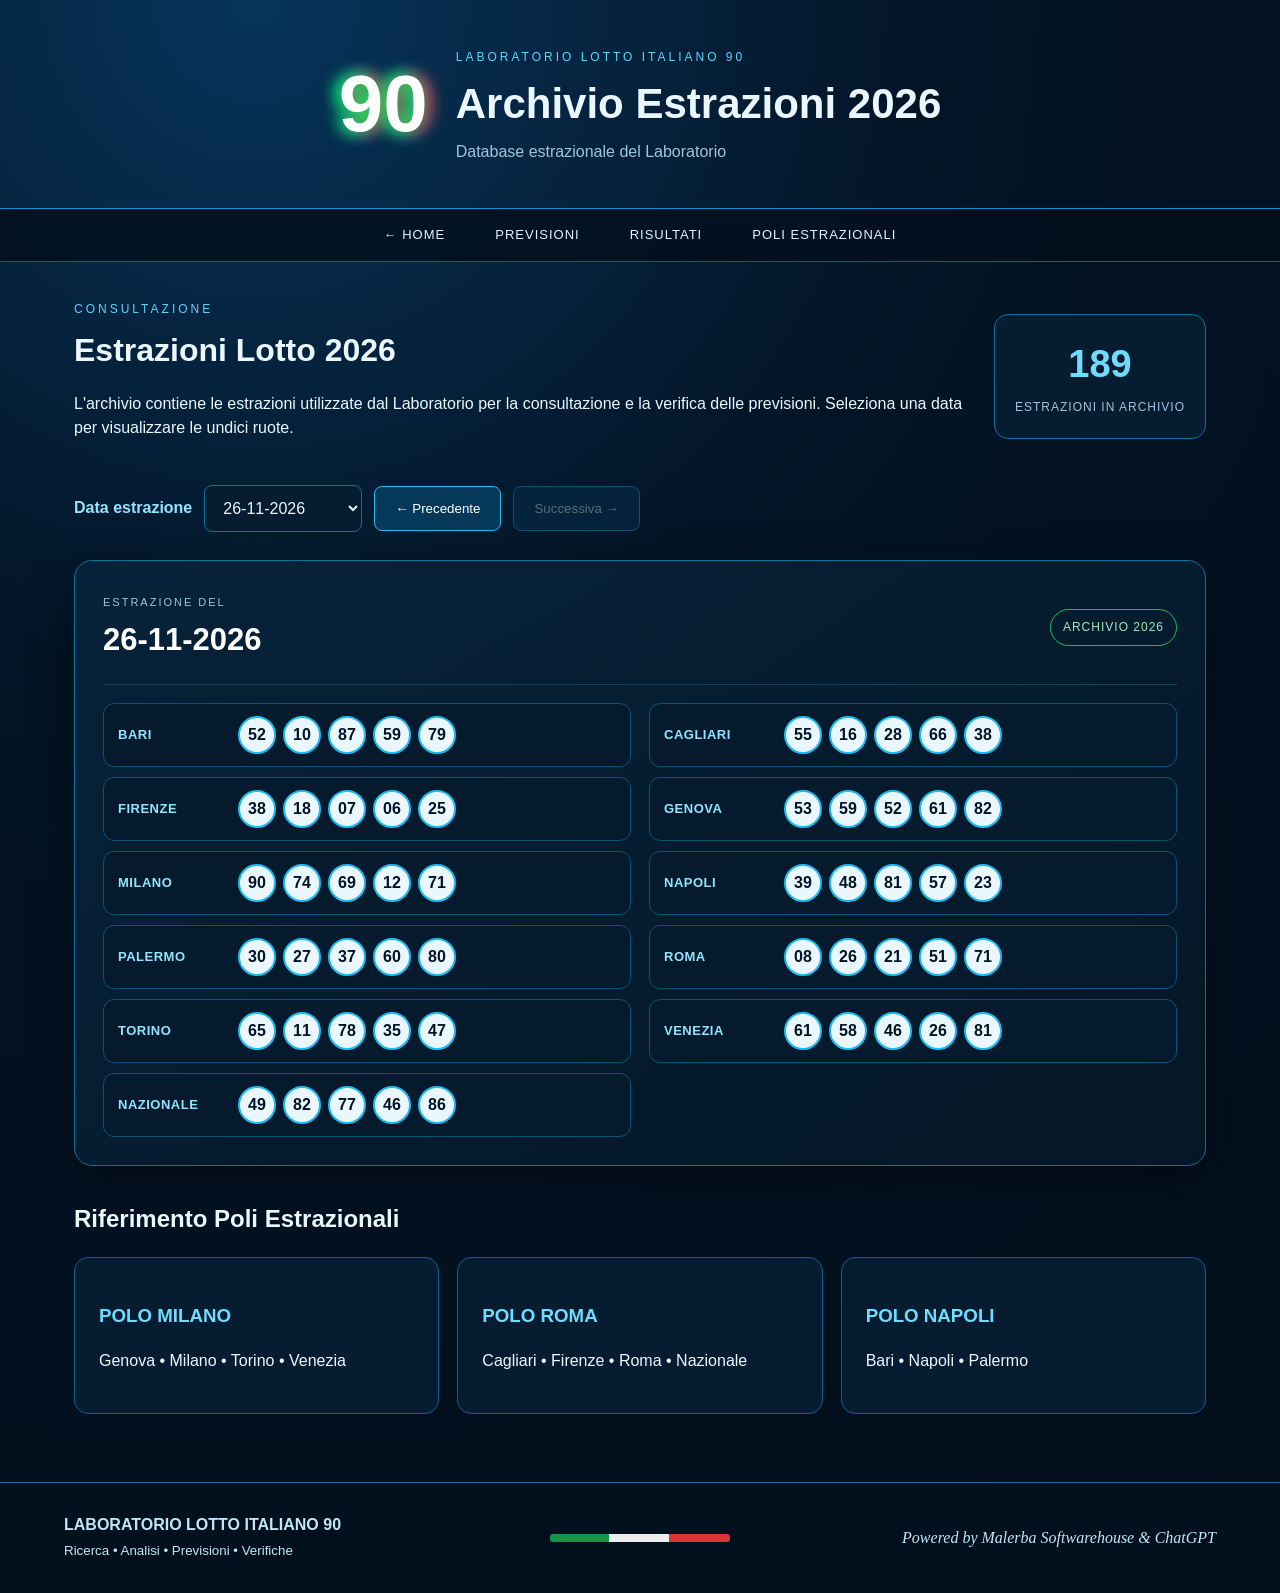
==== commit 2c59acf0: "Update archivio.html" ====
--- a/archivio.html
+++ b/archivio.html
@@ -6,4 +6,4 @@
 <section class='draw-panel'><div class='draw-title'><div><span>ESTRAZIONE DEL</span><h2 id='drawDate'></h2></div><div class='db-badge'>ARCHIVIO 2026</div></div><div id='drawGrid' class='draw-grid'></div></section>
 <section class='pole-key'><h2>Riferimento Poli Estrazionali</h2><div class='poles'><article><h3>POLO MILANO</h3><p>Genova • Milano • Torino • Venezia</p></article><article><h3>POLO ROMA</h3><p>Cagliari • Firenze • Roma • Nazionale</p></article><article><h3>POLO NAPOLI</h3><p>Bari • Napoli • Palermo</p></article></div></section>
 </main><footer><div><b>LABORATORIO LOTTO ITALIANO 90</b><br><small>Ricerca • Analisi • Previsioni • Verifiche</small></div><div class='flag'></div><div class='powered'>Powered by Malerba Softwarehouse &amp; ChatGPT</div></footer>
-<script>const draws=[{"date":"02-01-2026","rows":[["BARI",[69,48,61,60,29]],["CAGLIARI",[77,53,87,29,64]],["FIRENZE",[1,83,38,53,19]],["GENOVA",[86,46,57,41,30]],["MILANO",[64,72,41,14,3]],["NAPOLI",[73,5,29,70,86]],["PALERMO",[41,66,84,14,26]],["ROMA",[41,14,60,78,88]],["TORINO",[21,70,22,52,43]],["VENEZIA",[19,54,80,64,46]],["NAZIONALE",[1,38,70,18,69]]]},{"date":"03-01-2026","rows":[["BARI",[33,13,81,4,8]],["CAGLIARI",[16,86,49,87,14]],["FIRENZE",[2,34,12,6,74]],["GENOVA",[65,45,89,90,14]],["MILANO",[16,22,31,52,44]],["NAPOLI",[78,15,13,11,29]],["PALERMO",[51,21,33,22,20]],["ROMA",[7,42,36,66,46]],["TORINO",[19,62,48,81,35]],["VENEZIA",[67,36,9,64,50]],["NAZIONALE",[18,53,11,47,55]]]},{"date":"05-01-2026","rows":[["BARI",[10,12,51,38,50]],["CAGLIARI",[30,52,60,89,35]],["FIRENZE",[20,71,41,25,49]],["GENOVA",[52,53,62,1,35]],["MILANO",[74,22,54,37,82]],["NAPOLI",[29,14,61,56,81]],["PALERMO",[56,59,69,25,51]],["ROMA",[71,4,34,6,37]],["TORINO",[59,71,42,82,23]],["VENEZIA",[55,71,27,36,77]],["NAZIONALE",[82,2,51,46,77]]]},{"date":"07-01-2026","rows":[["BARI",[28,16,31,73,84]],["CAGLIARI",[27,67,46,28,88]],["FIRENZE",[41,44,8,17,55]],["GENOVA",[5,87,54,19,23]],["MILANO",[14,27,17,61,59]],["NAPOLI",[74,4,15,75,42]],["PALERMO",[74,88,43,42,63]],["ROMA",[66,2,60,41,64]],["TORINO",[66,67,17,30,27]],["VENEZIA",[78,35,2,53,47]],["NAZIONALE",[29,62,30,74,84]]]},{"date":"08-01-2026","rows":[["BARI",[5,37,1,56,68]],["CAGLIARI",[69,22,46,89,80]],["FIRENZE",[66,68,4,65,17]],["GENOVA",[6,81,22,50,72]],["MILANO",[75,47,66,80,17]],["NAPOLI",[14,82,20,69,90]],["PALERMO",[51,20,29,72,44]],["ROMA",[60,12,69,79,15]],["TORINO",[52,77,67,84,83]],["VENEZIA",[70,37,55,89,53]],["NAZIONALE",[47,83,55,79,59]]]},{"date":"09-01-2026","rows":[["BARI",[52,39,59,58,24]],["CAGLIARI",[44,68,16,75,3]],["FIRENZE",[50,78,23,66,67]],["GENOVA",[32,76,48,64,1]],["MILANO",[68,80,19,52,5]],["NAPOLI",[39,38,65,83,53]],["PALERMO",[23,14,55,61,69]],["ROMA",[28,6,5,14,44]],["TORINO",[3,26,60,27,63]],["VENEZIA",[60,52,21,43,10]],["NAZIONALE",[84,63,60,18,66]]]},{"date":"10-01-2026","rows":[["BARI",[48,84,46,52,79]],["CAGLIARI",[84,19,9,31,81]],["FIRENZE",[11,67,65,28,75]],["GENOVA",[23,12,79,82,49]],["MILANO",[53,48,41,58,63]],["NAPOLI",[85,13,44,32,4]],["PALERMO",[68,54,35,47,67]],["ROMA",[68,40,55,6,85]],["TORINO",[67,35,62,76,68]],["VENEZIA",[71,5,46,38,34]],["NAZIONALE",[24,59,84,16,90]]]},{"date":"13-01-2026","rows":[["BARI",[75,49,5,28,85]],["CAGLIARI",[85,12,67,1,71]],["FIRENZE",[57,3,62,72,21]],["GENOVA",[3,12,52,30,81]],["MILANO",[68,2,79,8,6]],["NAPOLI",[60,23,16,29,19]],["PALERMO",[48,89,53,15,50]],["ROMA",[59,21,69,15,48]],["TORINO",[59,74,26,85,21]],["VENEZIA",[4,16,53,72,71]],["NAZIONALE",[78,38,40,23,13]]]},{"date":"15-01-2026","rows":[["BARI",[75,59,17,44,19]],["CAGLIARI",[76,88,85,23,67]],["FIRENZE",[67,25,41,62,66]],["GENOVA",[65,9,81,33,55]],["MILANO",[58,64,15,9,90]],["NAPOLI",[11,73,9,82,19]],["PALERMO",[22,28,70,51,38]],["ROMA",[47,65,2,59,83]],["TORINO",[81,56,61,33,45]],["VENEZIA",[17,29,49,11,50]],["NAZIONALE",[68,11,5,34,61]]]},{"date":"16-01-2026","rows":[["BARI",[77,44,68,87,4]],["CAGLIARI",[36,32,18,51,19]],["FIRENZE",[55,57,43,17,49]],["GENOVA",[61,78,31,41,50]],["MILANO",[17,4,29,25,3]],["NAPOLI",[16,31,85,20,86]],["PALERMO",[36,25,66,76,3]],["ROMA",[65,42,41,26,15]],["TORINO",[86,38,67,1,17]],["VENEZIA",[56,84,67,60,14]],["NAZIONALE",[58,56,80,77,72]]]},{"date":"17-01-2026","rows":[["BARI",[37,83,6,39,54]],["CAGLIARI",[76,32,75,7,63]],["FIRENZE",[31,50,38,74,51]],["GENOVA",[44,4,67,19,8]],["MILANO",[12,11,60,42,70]],["NAPOLI",[86,31,44,87,32]],["PALERMO",[58,18,26,6,20]],["ROMA",[49,67,14,66,53]],["TORINO",[48,41,42,33,45]],["VENEZIA",[80,83,19,33,5]],["NAZIONALE",[24,36,32,40,80]]]},{"date":"20-01-2026","rows":[["BARI",[78,48,43,19,39]],["CAGLIARI",[16,77,87,56,45]],["FIRENZE",[70,38,74,13,82]],["GENOVA",[29,51,24,17,90]],["MILANO",[44,8,52,31,70]],["NAPOLI",[73,89,16,72,62]],["PALERMO",[86,59,10,84,30]],["ROMA",[51,49,35,29,43]],["TORINO",[23,12,74,82,69]],["VENEZIA",[73,64,37,41,72]],["NAZIONALE",[4,35,65,2,23]]]},{"date":"22-01-2026","rows":[["BARI",[16,3,1,17,9]],["CAGLIARI",[17,30,88,19,42]],["FIRENZE",[51,83,22,61,89]],["GENOVA",[82,35,73,58,10]],["MILANO",[7,14,63,73,33]],["NAPOLI",[26,24,73,18,82]],["PALERMO",[65,52,61,43,50]],["ROMA",[49,62,11,36,6]],["TORINO",[90,8,60,29,39]],["VENEZIA",[42,1,53,35,71]],["NAZIONALE",[6,60,67,43,33]]]},{"date":"23-01-2026","rows":[["BARI",[21,8,6,36,82]],["CAGLIARI",[28,71,25,34,90]],["FIRENZE",[41,58,29,69,70]],["GENOVA",[47,42,63,78,41]],["MILANO",[71,10,4,88,62]],["NAPOLI",[33,76,77,65,9]],["PALERMO",[38,44,68,78,61]],["ROMA",[3,18,4,54,71]],["TORINO",[13,74,55,22,27]],["VENEZIA",[18,53,35,89,86]],["NAZIONALE",[57,26,18,70,12]]]},{"date":"24-01-2026","rows":[["BARI",[26,24,81,30,32]],["CAGLIARI",[84,81,48,8,49]],["FIRENZE",[64,30,70,12,89]],["GENOVA",[76,71,63,88,27]],["MILANO",[1,28,9,6,90]],["NAPOLI",[74,26,50,76,24]],["PALERMO",[9,75,88,65,13]],["ROMA",[66,13,21,65,73]],["TORINO",[78,2,90,51,16]],["VENEZIA",[23,55,60,47,17]],["NAZIONALE",[14,70,74,68,20]]]},{"date":"27-01-2026","rows":[["BARI",[14,13,48,19,45]],["CAGLIARI",[19,22,3,54,85]],["FIRENZE",[79,69,43,56,50]],["GENOVA",[11,12,8,5,43]],["MILANO",[67,15,17,78,29]],["NAPOLI",[85,42,8,60,62]],["PALERMO",[67,18,78,60,39]],["ROMA",[2,31,85,66,69]],["TORINO",[11,30,80,74,29]],["VENEZIA",[4,23,27,33,19]],["NAZIONALE",[32,68,26,1,10]]]},{"date":"29-01-2026","rows":[["BARI",[52,71,81,90,43]],["CAGLIARI",[75,28,2,58,15]],["FIRENZE",[73,57,22,69,86]],["GENOVA",[29,48,39,60,56]],["MILANO",[3,50,69,14,90]],["NAPOLI",[73,42,85,67,12]],["PALERMO",[68,72,23,66,9]],["ROMA",[20,26,19,66,56]],["TORINO",[75,4,81,14,64]],["VENEZIA",[12,15,64,67,30]],["NAZIONALE",[64,80,85,33,75]]]},{"date":"30-01-2026","rows":[["BARI",[52,28,46,44,56]],["CAGLIARI",[61,16,37,31,49]],["FIRENZE",[22,42,53,38,58]],["GENOVA",[77,51,43,54,60]],["MILANO",[8,74,79,82,33]],["NAPOLI",[52,74,25,71,70]],["PALERMO",[7,70,69,34,62]],["ROMA",[67,59,29,22,77]],["TORINO",[80,6,73,69,56]],["VENEZIA",[49,47,12,25,66]],["NAZIONALE",[54,16,59,85,68]]]},{"date":"31-01-2026","rows":[["BARI",[82,38,72,26,22]],["CAGLIARI",[2,33,12,59,1]],["FIRENZE",[10,6,1,81,39]],["GENOVA",[29,27,75,25,4]],["MILANO",[48,71,51,56,18]],["NAPOLI",[14,62,65,17,57]],["PALERMO",[13,14,87,44,57]],["ROMA",[4,39,18,29,72]],["TORINO",[8,22,53,37,78]],["VENEZIA",[21,67,61,55,60]],["NAZIONALE",[67,57,45,86,23]]]},{"date":"03-02-2026","rows":[["BARI",[26,30,24,71,38]],["CAGLIARI",[7,71,77,64,16]],["FIRENZE",[15,23,49,50,66]],["GENOVA",[65,85,1,3,68]],["MILANO",[79,21,3,43,54]],["NAPOLI",[65,72,89,76,43]],["PALERMO",[20,50,26,72,77]],["ROMA",[75,76,31,77,51]],["TORINO",[52,47,11,14,8]],["VENEZIA",[84,41,88,13,47]],["NAZIONALE",[19,3,34,61,48]]]},{"date":"05-02-2026","rows":[["BARI",[59,63,12,74,89]],["CAGLIARI",[4,60,78,51,31]],["FIRENZE",[63,56,13,84,39]],["GENOVA",[43,3,73,86,84]],["MILANO",[73,68,21,69,27]],["NAPOLI",[29,60,61,2,9]],["PALERMO",[49,28,51,89,23]],["ROMA",[43,21,77,31,30]],["TORINO",[5,25,64,76,89]],["VENEZIA",[14,16,77,51,56]],["NAZIONALE",[53,20,6,89,28]]]},{"date":"06-02-2026","rows":[["BARI",[9,55,48,87,35]],["CAGLIARI",[8,23,16,43,34]],["FIRENZE",[1,26,82,69,84]],["GENOVA",[77,4,26,23,83]],["MILANO",[89,78,30,19,76]],["NAPOLI",[78,55,72,18,54]],["PALERMO",[23,59,87,44,18]],["ROMA",[41,18,67,2,14]],["TORINO",[9,75,73,59,78]],["VENEZIA",[58,33,67,62,46]],["NAZIONALE",[57,69,68,58,37]]]},{"date":"07-02-2026","rows":[["BARI",[5,25,19,18,22]],["CAGLIARI",[42,65,5,32,14]],["FIRENZE",[59,8,45,36,25]],["GENOVA",[62,52,73,1,5]],["MILANO",[35,31,33,83,22]],["NAPOLI",[7,13,67,37,27]],["PALERMO",[64,37,12,89,60]],["ROMA",[87,66,22,16,67]],["TORINO",[15,66,30,4,47]],["VENEZIA",[30,37,72,66,38]],["NAZIONALE",[44,32,26,1,77]]]},{"date":"10-02-2026","rows":[["BARI",[20,78,56,79,86]],["CAGLIARI",[2,43,83,59,39]],["FIRENZE",[87,50,83,7,25]],["GENOVA",[44,36,43,15,53]],["MILANO",[14,39,30,35,29]],["NAPOLI",[60,34,76,50,41]],["PALERMO",[26,61,4,41,64]],["ROMA",[10,31,42,52,55]],["TORINO",[75,63,47,59,69]],["VENEZIA",[29,47,7,27,31]],["NAZIONALE",[52,57,46,19,24]]]},{"date":"12-02-2026","rows":[["BARI",[59,27,52,63,12]],["CAGLIARI",[51,2,87,11,25]],["FIRENZE",[71,20,87,65,25]],["GENOVA",[87,7,90,32,18]],["MILANO",[81,89,49,3,51]],["NAPOLI",[56,79,80,14,81]],["PALERMO",[59,77,61,42,67]],["ROMA",[26,76,54,42,55]],["TORINO",[73,52,26,44,50]],["VENEZIA",[9,29,43,63,39]],["NAZIONALE",[14,49,53,71,28]]]},{"date":"13-02-2026","rows":[["BARI",[71,7,88,38,26]],["CAGLIARI",[8,45,59,34,70]],["FIRENZE",[1,70,13,39,50]],["GENOVA",[54,26,42,41,39]],["MILANO",[51,58,82,10,72]],["NAPOLI",[57,4,49,86,54]],["PALERMO",[72,3,54,83,33]],["ROMA",[68,44,6,22,70]],["TORINO",[33,37,14,25,79]],["VENEZIA",[16,20,40,27,37]],["NAZIONALE",[88,15,53,7,80]]]},{"date":"14-02-2026","rows":[["BARI",[64,39,40,27,69]],["CAGLIARI",[49,6,34,2,3]],["FIRENZE",[79,4,56,17,8]],["GENOVA",[9,27,36,16,37]],["MILANO",[67,89,17,63,68]],["NAPOLI",[90,19,34,9,43]],["PALERMO",[51,73,39,2,65]],["ROMA",[23,77,68,44,57]],["TORINO",[37,61,38,90,74]],["VENEZIA",[21,51,83,89,23]],["NAZIONALE",[61,28,67,56,23]]]},{"date":"17-02-2026","rows":[["BARI",[40,72,47,39,63]],["CAGLIARI",[3,66,47,27,35]],["FIRENZE",[14,62,53,8,51]],["GENOVA",[55,12,81,52,4]],["MILANO",[41,31,55,23,59]],["NAPOLI",[30,9,38,14,50]],["PALERMO",[19,86,40,32,7]],["ROMA",[65,88,51,42,41]],["TORINO",[10,6,34,84,81]],["VENEZIA",[6,25,82,24,52]],["NAZIONALE",[10,74,4,29,88]]]},{"date":"19-02-2026","rows":[["BARI",[46,45,68,27,78]],["CAGLIARI",[79,9,37,13,31]],["FIRENZE",[66,9,22,29,50]],["GENOVA",[61,9,38,19,20]],["MILANO",[84,69,53,66,29]],["NAPOLI",[7,58,6,87,49]],["PALERMO",[10,29,84,22,35]],["ROMA",[28,47,11,30,24]],["TORINO",[52,73,18,87,56]],["VENEZIA",[90,86,16,36,28]],["NAZIONALE",[53,21,35,3,4]]]},{"date":"20-02-2026","rows":[["BARI",[71,19,24,7,58]],["CAGLIARI",[88,71,64,85,87]],["FIRENZE",[72,52,40,85,57]],["GENOVA",[50,27,14,18,26]],["MILANO",[31,56,50,53,58]],["NAPOLI",[6,7,54,3,72]],["PALERMO",[67,50,70,78,57]],["ROMA",[19,70,29,6,61]],["TORINO",[38,3,6,20,19]],["VENEZIA",[57,52,78,66,7]],["NAZIONALE",[63,53,25,24,15]]]},{"date":"21-02-2026","rows":[["BARI",[72,63,35,12,1]],["CAGLIARI",[2,31,1,53,10]],["FIRENZE",[30,35,5,87,42]],["GENOVA",[74,32,43,68,80]],["MILANO",[39,6,64,16,83]],["NAPOLI",[56,65,71,7,12]],["PALERMO",[11,57,50,28,71]],["ROMA",[35,23,58,89,46]],["TORINO",[27,28,74,16,75]],["VENEZIA",[68,70,27,77,83]],["NAZIONALE",[28,52,18,26,39]]]},{"date":"24-02-2026","rows":[["BARI",[78,27,14,77,57]],["CAGLIARI",[68,49,23,34,79]],["FIRENZE",[26,39,73,52,59]],["GENOVA",[15,38,45,58,79]],["MILANO",[19,70,76,68,30]],["NAPOLI",[31,88,24,48,66]],["PALERMO",[57,65,35,85,49]],["ROMA",[45,71,47,46,76]],["TORINO",[44,42,33,20,9]],["VENEZIA",[81,62,71,60,29]],["NAZIONALE",[2,33,34,44,14]]]},{"date":"26-02-2026","rows":[["BARI",[86,45,22,56,80]],["CAGLIARI",[25,46,60,14,2]],["FIRENZE",[86,30,43,3,62]],["GENOVA",[7,83,57,60,14]],["MILANO",[39,26,63,54,65]],["NAPOLI",[13,59,18,15,84]],["PALERMO",[81,78,58,87,82]],["ROMA",[69,36,51,33,71]],["TORINO",[19,54,34,26,25]],["VENEZIA",[37,23,5,44,26]],["NAZIONALE",[7,28,89,63,27]]]},{"date":"27-02-2026","rows":[["BARI",[1,31,24,71,49]],["CAGLIARI",[56,23,44,84,39]],["FIRENZE",[46,77,10,65,7]],["GENOVA",[31,82,33,84,64]],["MILANO",[58,41,28,82,18]],["NAPOLI",[5,14,52,62,57]],["PALERMO",[82,31,8,38,39]],["ROMA",[87,22,76,82,19]],["TORINO",[36,50,62,61,84]],["VENEZIA",[21,20,52,14,71]],["NAZIONALE",[86,17,1,41,20]]]},{"date":"28-02-2026","rows":[["BARI",[63,83,51,27,84]],["CAGLIARI",[70,37,29,42,28]],["FIRENZE",[73,68,88,85,75]],["GENOVA",[24,59,63,57,37]],["MILANO",[43,26,23,55,89]],["NAPOLI",[11,70,34,74,5]],["PALERMO",[80,11,55,50,68]],["ROMA",[44,50,86,75,1]],["TORINO",[78,32,90,16,9]],["VENEZIA",[4,66,13,46,25]],["NAZIONALE",[52,24,34,12,60]]]},{"date":"03-03-2026","rows":[["BARI",[36,68,14,51,50]],["CAGLIARI",[23,60,82,49,36]],["FIRENZE",[32,48,25,82,88]],["GENOVA",[5,73,60,71,67]],["MILANO",[41,4,60,37,36]],["NAPOLI",[42,68,63,44,49]],["PALERMO",[37,88,8,17,52]],["ROMA",[49,66,89,60,74]],["TORINO",[5,24,22,89,73]],["VENEZIA",[47,6,61,18,64]],["NAZIONALE",[66,39,67,74,18]]]},{"date":"05-03-2026","rows":[["BARI",[2,47,84,1,21]],["CAGLIARI",[21,15,89,19,68]],["FIRENZE",[45,4,40,30,84]],["GENOVA",[1,5,38,83,56]],["MILANO",[65,21,83,79,18]],["NAPOLI",[33,7,39,56,65]],["PALERMO",[23,51,85,58,29]],["ROMA",[47,49,67,29,89]],["TORINO",[81,43,85,82,53]],["VENEZIA",[29,85,1,66,72]],["NAZIONALE",[75,9,26,29,34]]]},{"date":"06-03-2026","rows":[["BARI",[43,76,29,71,21]],["CAGLIARI",[1,75,39,73,11]],["FIRENZE",[72,49,17,62,54]],["GENOVA",[36,51,34,56,63]],["MILANO",[59,87,52,13,16]],["NAPOLI",[13,83,19,79,66]],["PALERMO",[18,38,23,63,15]],["ROMA",[41,14,85,1,45]],["TORINO",[4,1,22,82,57]],["VENEZIA",[67,18,14,40,85]],["NAZIONALE",[59,55,62,74,12]]]},{"date":"07-03-2026","rows":[["BARI",[72,21,49,31,7]],["CAGLIARI",[28,11,57,3,85]],["FIRENZE",[41,76,27,1,79]],["GENOVA",[76,19,37,40,69]],["MILANO",[18,23,56,21,57]],["NAPOLI",[10,89,63,31,48]],["PALERMO",[39,15,85,77,14]],["ROMA",[90,51,56,89,16]],["TORINO",[10,4,73,6,61]],["VENEZIA",[89,70,46,61,56]],["NAZIONALE",[31,37,89,64,68]]]},{"date":"10-03-2026","rows":[["BARI",[22,61,39,37,34]],["CAGLIARI",[46,18,31,16,22]],["FIRENZE",[16,54,71,40,50]],["GENOVA",[21,88,14,11,13]],["MILANO",[21,14,46,69,13]],["NAPOLI",[66,89,35,26,87]],["PALERMO",[34,21,38,48,43]],["ROMA",[89,27,84,35,61]],["TORINO",[75,12,90,4,54]],["VENEZIA",[88,54,36,58,73]],["NAZIONALE",[25,85,65,61,82]]]},{"date":"12-03-2026","rows":[["BARI",[27,35,7,5,83]],["CAGLIARI",[60,75,59,40,42]],["FIRENZE",[25,2,15,26,22]],["GENOVA",[50,63,30,77,57]],["MILANO",[33,49,66,83,11]],["NAPOLI",[37,51,68,53,52]],["PALERMO",[83,64,34,59,88]],["ROMA",[55,59,9,72,52]],["TORINO",[66,72,41,53,67]],["VENEZIA",[48,71,11,55,1]],["NAZIONALE",[43,62,59,32,86]]]},{"date":"13-03-2026","rows":[["BARI",[84,21,49,24,14]],["CAGLIARI",[49,78,42,9,47]],["FIRENZE",[46,51,72,86,18]],["GENOVA",[72,71,5,80,83]],["MILANO",[58,21,35,68,60]],["NAPOLI",[50,80,25,51,6]],["PALERMO",[61,24,75,26,87]],["ROMA",[15,44,1,54,66]],["TORINO",[72,21,31,66,14]],["VENEZIA",[5,45,34,50,69]],["NAZIONALE",[7,13,60,63,81]]]},{"date":"14-03-2026","rows":[["BARI",[34,85,22,52,9]],["CAGLIARI",[88,62,57,53,80]],["FIRENZE",[11,46,34,49,15]],["GENOVA",[64,62,78,30,65]],["MILANO",[56,16,31,12,49]],["NAPOLI",[44,66,80,45,7]],["PALERMO",[39,38,83,66,84]],["ROMA",[76,52,44,4,33]],["TORINO",[38,8,17,70,5]],["VENEZIA",[84,69,42,74,29]],["NAZIONALE",[89,44,17,25,52]]]},{"date":"17-03-2026","rows":[["BARI",[49,21,62,51,47]],["CAGLIARI",[33,6,44,74,86]],["FIRENZE",[7,41,83,38,81]],["GENOVA",[64,43,29,73,19]],["MILANO",[39,82,9,41,64]],["NAPOLI",[88,54,30,75,38]],["PALERMO",[26,28,80,65,47]],["ROMA",[68,62,41,5,25]],["TORINO",[90,17,12,78,40]],["VENEZIA",[15,58,12,68,10]],["NAZIONALE",[8,14,23,27,70]]]},{"date":"19-03-2026","rows":[["BARI",[2,88,51,1,4]],["CAGLIARI",[35,37,47,40,83]],["FIRENZE",[12,34,72,24,1]],["GENOVA",[18,58,26,62,13]],["MILANO",[72,58,86,31,48]],["NAPOLI",[64,88,44,89,24]],["PALERMO",[88,14,53,87,5]],["ROMA",[52,59,26,22,73]],["TORINO",[5,37,83,85,21]],["VENEZIA",[60,28,36,87,66]],["NAZIONALE",[72,20,34,52,69]]]},{"date":"20-03-2026","rows":[["BARI",[36,23,51,64,82]],["CAGLIARI",[50,33,36,90,55]],["FIRENZE",[49,48,53,59,54]],["GENOVA",[16,41,73,62,34]],["MILANO",[43,42,59,38,75]],["NAPOLI",[25,58,62,38,80]],["PALERMO",[84,86,88,62,22]],["ROMA",[83,70,67,49,66]],["TORINO",[29,62,21,7,37]],["VENEZIA",[26,23,43,42,56]],["NAZIONALE",[2,59,4,47,32]]]},{"date":"21-03-2026","rows":[["BARI",[17,81,25,89,6]],["CAGLIARI",[83,36,5,76,69]],["FIRENZE",[6,43,60,21,44]],["GENOVA",[84,56,21,75,33]],["MILANO",[79,24,89,5,2]],["NAPOLI",[76,65,70,31,5]],["PALERMO",[29,7,67,62,18]],["ROMA",[66,10,89,57,28]],["TORINO",[18,40,85,9,4]],["VENEZIA",[51,22,11,66,73]],["NAZIONALE",[41,66,86,52,44]]]},{"date":"24-03-2026","rows":[["BARI",[51,62,27,44,28]],["CAGLIARI",[73,24,23,48,43]],["FIRENZE",[46,15,72,52,31]],["GENOVA",[17,9,29,19,27]],["MILANO",[6,70,5,76,79]],["NAPOLI",[51,16,26,11,48]],["PALERMO",[88,57,76,84,9]],["ROMA",[90,38,32,69,53]],["TORINO",[85,84,58,60,87]],["VENEZIA",[14,41,26,90,52]],["NAZIONALE",[40,24,59,1,46]]]},{"date":"26-03-2026","rows":[["BARI",[69,58,26,5,22]],["CAGLIARI",[59,33,73,2,69]],["FIRENZE",[44,49,83,75,50]],["GENOVA",[35,77,61,40,86]],["MILANO",[48,52,12,19,62]],["NAPOLI",[60,21,47,15,58]],["PALERMO",[16,27,28,83,25]],["ROMA",[35,19,85,81,24]],["TORINO",[29,44,15,70,31]],["VENEZIA",[69,20,48,55,2]],["NAZIONALE",[56,61,40,27,81]]]},{"date":"27-03-2026","rows":[["BARI",[9,7,85,34,35]],["CAGLIARI",[66,23,50,17,18]],["FIRENZE",[29,14,68,75,9]],["GENOVA",[52,88,58,19,50]],["MILANO",[7,80,5,46,90]],["NAPOLI",[16,33,75,35,17]],["PALERMO",[43,8,82,48,74]],["ROMA",[36,71,23,15,44]],["TORINO",[21,67,54,14,6]],["VENEZIA",[69,23,81,74,89]],["NAZIONALE",[83,60,76,78,7]]]},{"date":"28-03-2026","rows":[["BARI",[53,4,1,11,9]],["CAGLIARI",[67,19,47,35,64]],["FIRENZE",[13,48,58,39,15]],["GENOVA",[52,87,51,79,67]],["MILANO",[7,79,84,28,37]],["NAPOLI",[26,90,68,82,67]],["PALERMO",[38,57,65,20,56]],["ROMA",[81,66,45,53,8]],["TORINO",[29,47,55,78,71]],["VENEZIA",[7,29,76,14,15]],["NAZIONALE",[17,10,21,29,15]]]},{"date":"31-03-2026","rows":[["BARI",[64,9,80,53,34]],["CAGLIARI",[65,25,53,11,4]],["FIRENZE",[52,61,16,58,66]],["GENOVA",[28,61,2,72,60]],["MILANO",[40,87,27,22,5]],["NAPOLI",[28,17,30,29,37]],["PALERMO",[65,15,79,20,52]],["ROMA",[84,58,35,80,60]],["TORINO",[34,7,48,35,55]],["VENEZIA",[18,24,23,26,87]],["NAZIONALE",[77,81,40,26,73]]]},{"date":"02-04-2026","rows":[["BARI",[86,69,15,81,58]],["CAGLIARI",[6,55,36,30,16]],["FIRENZE",[89,1,10,45,74]],["GENOVA",[60,64,46,80,22]],["MILANO",[20,69,73,60,10]],["NAPOLI",[10,39,69,27,18]],["PALERMO",[79,54,60,50,26]],["ROMA",[15,86,20,18,90]],["TORINO",[5,21,79,26,57]],["VENEZIA",[53,14,60,52,85]],["NAZIONALE",[62,56,48,24,19]]]},{"date":"03-04-2026","rows":[["BARI",[70,81,90,42,35]],["CAGLIARI",[9,74,68,25,48]],["FIRENZE",[49,25,76,87,82]],["GENOVA",[73,24,80,85,47]],["MILANO",[4,45,73,48,42]],["NAPOLI",[51,57,56,43,50]],["PALERMO",[49,14,82,40,68]],["ROMA",[12,79,82,18,87]],["TORINO",[9,52,39,90,85]],["VENEZIA",[53,75,16,59,18]],["NAZIONALE",[84,64,17,1,32]]]},{"date":"04-04-2026","rows":[["BARI",[81,21,69,24,65]],["CAGLIARI",[40,1,30,38,25]],["FIRENZE",[18,84,24,58,63]],["GENOVA",[86,64,56,89,60]],["MILANO",[38,7,6,50,25]],["NAPOLI",[72,16,90,85,74]],["PALERMO",[23,13,20,73,14]],["ROMA",[24,52,22,1,78]],["TORINO",[16,80,35,84,22]],["VENEZIA",[36,83,9,89,51]],["NAZIONALE",[3,67,45,71,86]]]},{"date":"07-04-2026","rows":[["BARI",[80,54,31,75,71]],["CAGLIARI",[38,23,54,50,89]],["FIRENZE",[57,73,82,35,45]],["GENOVA",[58,70,12,65,85]],["MILANO",[82,20,35,14,8]],["NAPOLI",[48,65,79,52,16]],["PALERMO",[5,60,56,1,25]],["ROMA",[65,12,73,3,49]],["TORINO",[39,43,44,36,67]],["VENEZIA",[71,76,49,6,56]],["NAZIONALE",[85,42,37,41,7]]]},{"date":"09-04-2026","rows":[["BARI",[38,32,49,34,21]],["CAGLIARI",[77,90,3,60,62]],["FIRENZE",[44,30,20,49,55]],["GENOVA",[14,19,7,16,44]],["MILANO",[68,50,81,41,90]],["NAPOLI",[52,9,22,41,57]],["PALERMO",[84,26,37,77,29]],["ROMA",[43,81,52,82,89]],["TORINO",[77,81,89,29,6]],["VENEZIA",[57,41,29,53,2]],["NAZIONALE",[25,33,37,45,43]]]},{"date":"10-04-2026","rows":[["BARI",[79,7,19,57,33]],["CAGLIARI",[62,76,31,54,48]],["FIRENZE",[72,11,41,48,6]],["GENOVA",[75,60,9,41,40]],["MILANO",[79,28,27,18,48]],["NAPOLI",[2,33,78,19,74]],["PALERMO",[81,44,31,63,69]],["ROMA",[30,11,82,56,41]],["TORINO",[7,43,50,18,82]],["VENEZIA",[8,19,36,7,75]],["NAZIONALE",[18,36,75,26,27]]]},{"date":"11-04-2026","rows":[["BARI",[9,14,8,2,60]],["CAGLIARI",[50,76,13,81,49]],["FIRENZE",[8,75,5,77,51]],["GENOVA",[54,83,12,86,30]],["MILANO",[62,87,60,68,20]],["NAPOLI",[56,61,31,87,51]],["PALERMO",[9,85,24,88,18]],["ROMA",[47,56,68,63,38]],["TORINO",[23,58,89,77,46]],["VENEZIA",[80,65,57,42,22]],["NAZIONALE",[6,13,87,29,53]]]},{"date":"14-04-2026","rows":[["BARI",[12,14,29,85,76]],["CAGLIARI",[33,75,71,90,35]],["FIRENZE",[72,76,56,6,80]],["GENOVA",[37,73,8,34,78]],["MILANO",[47,85,1,11,8]],["NAPOLI",[7,30,46,29,11]],["PALERMO",[32,40,78,46,74]],["ROMA",[43,13,65,5,52]],["TORINO",[64,4,44,36,74]],["VENEZIA",[48,50,21,28,19]],["NAZIONALE",[70,88,15,44,20]]]},{"date":"16-04-2026","rows":[["BARI",[17,71,26,6,73]],["CAGLIARI",[35,72,4,61,78]],["FIRENZE",[22,30,46,57,81]],["GENOVA",[77,48,17,59,64]],["MILANO",[90,2,32,8,57]],["NAPOLI",[4,71,12,77,76]],["PALERMO",[42,87,7,24,56]],["ROMA",[32,67,3,44,38]],["TORINO",[25,48,17,9,50]],["VENEZIA",[15,81,10,3,86]],["NAZIONALE",[76,20,38,59,80]]]},{"date":"17-04-2026","rows":[["BARI",[31,34,54,63,51]],["CAGLIARI",[54,15,14,25,40]],["FIRENZE",[75,79,42,26,19]],["GENOVA",[2,67,9,42,41]],["MILANO",[34,68,73,79,3]],["NAPOLI",[47,26,31,23,63]],["PALERMO",[74,64,3,75,63]],["ROMA",[82,60,28,73,11]],["TORINO",[27,30,51,75,5]],["VENEZIA",[21,65,43,15,87]],["NAZIONALE",[48,9,72,88,29]]]},{"date":"18-04-2026","rows":[["BARI",[42,44,87,52,39]],["CAGLIARI",[20,58,64,90,31]],["FIRENZE",[37,23,45,36,62]],["GENOVA",[34,11,75,81,10]],["MILANO",[46,44,71,59,85]],["NAPOLI",[69,24,75,86,20]],["PALERMO",[85,60,81,28,9]],["ROMA",[56,71,6,31,49]],["TORINO",[5,15,32,31,82]],["VENEZIA",[1,32,27,12,50]],["NAZIONALE",[59,6,77,9,18]]]},{"date":"21-04-2026","rows":[["BARI",[9,71,42,73,26]],["CAGLIARI",[59,6,70,50,11]],["FIRENZE",[90,88,22,5,60]],["GENOVA",[23,11,79,17,40]],["MILANO",[7,16,54,20,30]],["NAPOLI",[43,9,48,16,32]],["PALERMO",[10,55,72,15,28]],["ROMA",[67,32,13,41,4]],["TORINO",[75,76,32,26,87]],["VENEZIA",[48,52,35,54,19]],["NAZIONALE",[15,39,25,33,50]]]},{"date":"23-04-2026","rows":[["BARI",[22,71,52,35,2]],["CAGLIARI",[33,7,64,51,60]],["FIRENZE",[23,47,73,31,38]],["GENOVA",[84,5,61,81,2]],["MILANO",[22,41,75,10,46]],["NAPOLI",[7,73,55,6,61]],["PALERMO",[19,41,84,77,50]],["ROMA",[9,6,69,15,38]],["TORINO",[46,89,21,26,67]],["VENEZIA",[55,37,67,49,54]],["NAZIONALE",[74,1,80,35,21]]]},{"date":"24-04-2026","rows":[["BARI",[15,88,36,90,37]],["CAGLIARI",[49,22,46,28,86]],["FIRENZE",[7,85,14,84,55]],["GENOVA",[89,69,88,41,81]],["MILANO",[71,43,45,25,3]],["NAPOLI",[83,72,60,16,21]],["PALERMO",[75,78,68,80,76]],["ROMA",[13,25,67,83,78]],["TORINO",[30,39,63,72,81]],["VENEZIA",[13,55,71,89,5]],["NAZIONALE",[42,70,22,48,41]]]},{"date":"27-04-2026","rows":[["BARI",[38,78,24,40,33]],["CAGLIARI",[26,80,5,1,48]],["FIRENZE",[80,71,74,22,67]],["GENOVA",[68,39,49,59,13]],["MILANO",[40,19,8,62,84]],["NAPOLI",[43,80,6,78,82]],["PALERMO",[37,55,68,33,11]],["ROMA",[1,4,36,81,38]],["TORINO",[17,15,75,69,76]],["VENEZIA",[70,85,24,56,53]],["NAZIONALE",[76,84,68,65,23]]]},{"date":"28-04-2026","rows":[["BARI",[68,50,33,31,23]],["CAGLIARI",[47,80,44,24,13]],["FIRENZE",[62,5,49,26,47]],["GENOVA",[22,34,29,35,86]],["MILANO",[33,45,55,78,27]],["NAPOLI",[58,36,88,47,46]],["PALERMO",[21,59,73,72,46]],["ROMA",[40,59,74,2,32]],["TORINO",[64,70,36,73,13]],["VENEZIA",[77,64,6,84,69]],["NAZIONALE",[1,14,24,4,56]]]},{"date":"30-04-2026","rows":[["BARI",[2,58,76,30,50]],["CAGLIARI",[28,6,35,51,39]],["FIRENZE",[46,27,71,88,50]],["GENOVA",[1,8,15,17,38]],["MILANO",[82,50,87,51,2]],["NAPOLI",[65,38,37,53,46]],["PALERMO",[56,62,58,10,67]],["ROMA",[57,82,49,80,2]],["TORINO",[39,74,29,35,47]],["VENEZIA",[54,76,22,73,85]],["NAZIONALE",[69,62,88,43,21]]]},{"date":"02-05-2026","rows":[["BARI",[42,46,49,16,36]],["CAGLIARI",[65,28,86,77,9]],["FIRENZE",[75,32,36,76,34]],["GENOVA",[21,43,79,20,7]],["MILANO",[81,58,49,42,13]],["NAPOLI",[64,53,8,46,44]],["PALERMO",[18,58,71,68,87]],["ROMA",[35,1,50,85,27]],["TORINO",[21,62,68,42,60]],["VENEZIA",[70,9,72,49,68]],["NAZIONALE",[30,11,15,72,51]]]},{"date":"04-05-2026","rows":[["BARI",[22,24,23,33,9]],["CAGLIARI",[40,15,22,90,51]],["FIRENZE",[70,2,71,41,40]],["GENOVA",[51,80,25,69,30]],["MILANO",[23,28,89,2,64]],["NAPOLI",[16,54,41,8,56]],["PALERMO",[18,25,11,66,36]],["ROMA",[28,7,3,47,76]],["TORINO",[72,24,1,7,70]],["VENEZIA",[10,80,17,69,13]],["NAZIONALE",[6,39,41,42,38]]]},{"date":"05-05-2026","rows":[["BARI",[13,20,43,72,40]],["CAGLIARI",[88,50,81,43,47]],["FIRENZE",[60,32,13,23,6]],["GENOVA",[71,19,22,55,39]],["MILANO",[14,9,22,16,19]],["NAPOLI",[51,69,89,62,46]],["PALERMO",[68,78,38,27,44]],["ROMA",[20,47,62,56,34]],["TORINO",[9,29,6,14,1]],["VENEZIA",[34,77,11,88,83]],["NAZIONALE",[56,26,22,77,75]]]},{"date":"07-05-2026","rows":[["BARI",[15,30,86,71,38]],["CAGLIARI",[84,4,34,42,82]],["FIRENZE",[58,60,72,41,82]],["GENOVA",[67,30,84,31,33]],["MILANO",[1,24,46,12,52]],["NAPOLI",[73,7,63,64,72]],["PALERMO",[81,18,50,75,3]],["ROMA",[44,48,47,49,30]],["TORINO",[70,14,78,90,33]],["VENEZIA",[11,62,68,54,85]],["NAZIONALE",[46,5,17,29,81]]]},{"date":"08-05-2026","rows":[["BARI",[41,9,64,6,61]],["CAGLIARI",[8,7,32,84,21]],["FIRENZE",[71,80,69,60,56]],["GENOVA",[83,49,67,54,47]],["MILANO",[17,33,51,53,4]],["NAPOLI",[26,82,7,73,53]],["PALERMO",[56,17,41,21,77]],["ROMA",[38,30,39,15,6]],["TORINO",[45,39,89,80,64]],["VENEZIA",[40,71,78,17,90]],["NAZIONALE",[1,29,66,26,51]]]},{"date":"09-05-2026","rows":[["BARI",[65,2,64,85,33]],["CAGLIARI",[28,76,58,69,64]],["FIRENZE",[15,87,69,64,22]],["GENOVA",[36,34,40,55,52]],["MILANO",[66,27,36,11,56]],["NAPOLI",[51,75,66,38,24]],["PALERMO",[28,41,2,40,44]],["ROMA",[38,34,7,36,16]],["TORINO",[54,62,73,64,30]],["VENEZIA",[81,41,84,64,89]],["NAZIONALE",[5,56,68,71,31]]]},{"date":"12-05-2026","rows":[["BARI",[63,50,72,81,69]],["CAGLIARI",[80,20,78,61,36]],["FIRENZE",[65,13,82,87,26]],["GENOVA",[23,48,30,68,75]],["MILANO",[36,90,14,85,48]],["NAPOLI",[32,42,13,54,44]],["PALERMO",[5,17,45,72,36]],["ROMA",[86,42,7,72,61]],["TORINO",[61,79,21,42,36]],["VENEZIA",[41,33,36,23,70]],["NAZIONALE",[4,32,21,31,11]]]},{"date":"14-05-2026","rows":[["BARI",[18,1,37,16,59]],["CAGLIARI",[29,67,49,4,10]],["FIRENZE",[70,33,42,39,8]],["GENOVA",[57,48,87,52,25]],["MILANO",[86,34,59,53,51]],["NAPOLI",[34,62,37,61,11]],["PALERMO",[50,54,36,4,23]],["ROMA",[40,46,70,79,37]],["TORINO",[89,32,55,53,19]],["VENEZIA",[51,84,85,66,20]],["NAZIONALE",[4,10,60,41,13]]]},{"date":"15-05-2026","rows":[["BARI",[89,4,6,43,69]],["CAGLIARI",[57,7,86,5,74]],["FIRENZE",[48,2,85,71,47]],["GENOVA",[46,80,88,1,43]],["MILANO",[34,40,38,11,57]],["NAPOLI",[3,11,6,73,58]],["PALERMO",[89,18,59,16,14]],["ROMA",[64,49,19,33,48]],["TORINO",[63,83,40,15,11]],["VENEZIA",[38,12,53,2,86]],["NAZIONALE",[68,79,32,81,12]]]},{"date":"16-05-2026","rows":[["BARI",[84,57,9,22,60]],["CAGLIARI",[52,58,80,57,76]],["FIRENZE",[50,15,63,58,60]],["GENOVA",[8,30,61,75,55]],["MILANO",[82,68,29,16,10]],["NAPOLI",[86,46,15,33,65]],["PALERMO",[46,29,73,74,37]],["ROMA",[30,15,2,87,52]],["TORINO",[15,62,82,52,67]],["VENEZIA",[58,85,40,35,48]],["NAZIONALE",[16,51,56,71,17]]]},{"date":"19-05-2026","rows":[["BARI",[31,86,56,69,65]],["CAGLIARI",[66,23,78,64,48]],["FIRENZE",[43,30,56,2,12]],["GENOVA",[75,47,20,71,18]],["MILANO",[37,35,74,85,80]],["NAPOLI",[75,66,53,89,87]],["PALERMO",[89,39,2,81,14]],["ROMA",[58,42,9,38,8]],["TORINO",[10,26,15,5,3]],["VENEZIA",[38,68,69,22,7]],["NAZIONALE",[90,21,28,85,64]]]},{"date":"21-05-2026","rows":[["BARI",[88,65,11,87,59]],["CAGLIARI",[5,64,45,80,74]],["FIRENZE",[37,56,25,19,36]],["GENOVA",[29,31,90,15,17]],["MILANO",[73,61,45,85,48]],["NAPOLI",[21,85,29,48,77]],["PALERMO",[40,2,66,87,51]],["ROMA",[23,68,57,60,26]],["TORINO",[44,4,76,5,57]],["VENEZIA",[79,86,19,29,40]],["NAZIONALE",[33,54,75,39,63]]]},{"date":"22-05-2026","rows":[["BARI",[45,50,76,1,26]],["CAGLIARI",[61,42,13,26,21]],["FIRENZE",[73,48,7,84,88]],["GENOVA",[62,77,10,13,37]],["MILANO",[71,24,74,37,12]],["NAPOLI",[25,16,57,50,43]],["PALERMO",[66,74,42,70,18]],["ROMA",[14,10,31,69,4]],["TORINO",[81,12,33,84,22]],["VENEZIA",[51,58,80,60,2]],["NAZIONALE",[45,43,82,44,90]]]},{"date":"23-05-2026","rows":[["BARI",[19,83,72,49,7]],["CAGLIARI",[53,26,63,50,33]],["FIRENZE",[15,34,10,44,19]],["GENOVA",[25,12,86,48,11]],["MILANO",[19,38,21,40,62]],["NAPOLI",[88,44,56,90,41]],["PALERMO",[31,35,42,77,14]],["ROMA",[30,43,4,38,74]],["TORINO",[68,10,56,81,86]],["VENEZIA",[3,49,16,89,84]],["NAZIONALE",[67,38,60,75,41]]]},{"date":"26-05-2026","rows":[["BARI",[37,35,74,51,18]],["CAGLIARI",[72,17,29,1,88]],["FIRENZE",[39,78,42,52,62]],["GENOVA",[44,30,37,60,1]],["MILANO",[18,29,67,2,86]],["NAPOLI",[60,87,47,69,51]],["PALERMO",[72,26,34,76,18]],["ROMA",[3,31,20,84,39]],["TORINO",[82,23,74,76,70]],["VENEZIA",[79,68,33,87,3]],["NAZIONALE",[46,63,2,41,71]]]},{"date":"28-05-2026","rows":[["BARI",[18,25,46,74,40]],["CAGLIARI",[21,3,75,5,11]],["FIRENZE",[2,22,90,1,56]],["GENOVA",[73,88,37,34,28]],["MILANO",[21,75,56,10,45]],["NAPOLI",[16,89,58,53,68]],["PALERMO",[7,6,89,20,66]],["ROMA",[49,54,8,37,83]],["TORINO",[80,19,86,66,53]],["VENEZIA",[59,63,23,30,53]],["NAZIONALE",[77,89,38,27,22]]]},{"date":"29-05-2026","rows":[["BARI",[87,60,29,36,7]],["CAGLIARI",[7,68,27,53,6]],["FIRENZE",[7,33,20,30,12]],["GENOVA",[34,30,26,13,66]],["MILANO",[60,84,81,89,10]],["NAPOLI",[56,33,52,15,72]],["PALERMO",[3,36,82,60,23]],["ROMA",[28,10,6,5,81]],["TORINO",[12,76,66,61,24]],["VENEZIA",[34,90,7,5,77]],["NAZIONALE",[6,42,2,66,87]]]},{"date":"30-05-2026","rows":[["BARI",[87,61,14,25,38]],["CAGLIARI",[72,1,87,13,26]],["FIRENZE",[34,60,5,42,54]],["GENOVA",[62,5,18,69,73]],["MILANO",[14,54,29,81,83]],["NAPOLI",[71,76,89,19,25]],["PALERMO",[33,15,48,26,65]],["ROMA",[67,47,2,86,42]],["TORINO",[78,87,66,10,52]],["VENEZIA",[84,23,40,15,24]],["NAZIONALE",[77,72,73,56,83]]]},{"date":"03-06-2026","rows":[["BARI",[6,49,53,65,25]],["CAGLIARI",[23,71,63,50,27]],["FIRENZE",[79,7,61,8,65]],["GENOVA",[5,48,79,23,16]],["MILANO",[15,40,78,47,58]],["NAPOLI",[37,81,7,34,78]],["PALERMO",[36,65,39,69,5]],["ROMA",[4,23,53,82,5]],["TORINO",[24,40,52,35,81]],["VENEZIA",[53,85,38,74,67]],["NAZIONALE",[57,31,74,75,30]]]},{"date":"04-06-2026","rows":[["BARI",[78,89,73,50,28]],["CAGLIARI",[2,59,30,60,9]],["FIRENZE",[62,56,28,72,23]],["GENOVA",[20,14,19,32,24]],["MILANO",[25,30,78,72,40]],["NAPOLI",[33,69,25,17,26]],["PALERMO",[63,24,82,1,8]],["ROMA",[21,17,23,71,31]],["TORINO",[2,76,71,58,72]],["VENEZIA",[58,48,51,78,67]],["NAZIONALE",[89,53,61,62,15]]]},{"date":"05-06-2026","rows":[["BARI",[11,36,33,25,57]],["CAGLIARI",[57,4,70,22,73]],["FIRENZE",[39,71,83,31,72]],["GENOVA",[79,89,18,80,5]],["MILANO",[15,68,19,49,87]],["NAPOLI",[10,56,66,58,7]],["PALERMO",[50,27,19,6,75]],["ROMA",[60,24,39,79,62]],["TORINO",[75,47,41,84,45]],["VENEZIA",[56,8,84,38,9]],["NAZIONALE",[61,62,68,30,75]]]},{"date":"06-06-2026","rows":[["BARI",[79,44,34,76,86]],["CAGLIARI",[16,76,87,84,37]],["FIRENZE",[70,35,43,72,4]],["GENOVA",[38,59,6,79,55]],["MILANO",[40,68,61,88,83]],["NAPOLI",[37,61,90,22,14]],["PALERMO",[31,45,90,44,26]],["ROMA",[72,4,6,41,23]],["TORINO",[65,62,34,6,86]],["VENEZIA",[34,64,59,49,71]],["NAZIONALE",[7,25,36,38,8]]]},{"date":"09-06-2026","rows":[["BARI",[31,81,28,45,85]],["CAGLIARI",[35,85,70,25,88]],["FIRENZE",[27,68,41,35,69]],["GENOVA",[52,71,88,38,27]],["MILANO",[12,82,83,25,80]],["NAPOLI",[37,10,17,48,59]],["PALERMO",[74,55,30,16,29]],["ROMA",[3,90,32,37,43]],["TORINO",[35,43,64,8,67]],["VENEZIA",[33,66,43,85,44]],["NAZIONALE",[15,32,28,67,56]]]},{"date":"11-06-2026","rows":[["BARI",[53,23,77,51,86]],["CAGLIARI",[56,76,85,17,83]],["FIRENZE",[64,3,85,23,69]],["GENOVA",[56,81,32,38,28]],["MILANO",[42,87,40,53,50]],["NAPOLI",[10,59,86,90,33]],["PALERMO",[76,59,28,24,6]],["ROMA",[76,55,69,15,74]],["TORINO",[24,79,44,62,64]],["VENEZIA",[89,3,23,37,10]],["NAZIONALE",[34,32,46,22,69]]]},{"date":"12-06-2026","rows":[["BARI",[45,77,23,71,83]],["CAGLIARI",[32,55,16,31,22]],["FIRENZE",[40,37,50,42,86]],["GENOVA",[65,69,52,36,27]],["MILANO",[59,56,79,37,64]],["NAPOLI",[8,9,43,71,28]],["PALERMO",[46,79,55,1,67]],["ROMA",[87,71,59,1,89]],["TORINO",[51,38,48,22,31]],["VENEZIA",[76,56,16,52,33]],["NAZIONALE",[35,55,72,48,67]]]},{"date":"13-06-2026","rows":[["BARI",[25,62,86,19,37]],["CAGLIARI",[3,65,84,69,63]],["FIRENZE",[84,34,83,8,26]],["GENOVA",[19,29,90,53,32]],["MILANO",[75,70,86,51,35]],["NAPOLI",[46,48,68,37,19]],["PALERMO",[16,39,87,84,74]],["ROMA",[29,42,65,54,80]],["TORINO",[77,67,68,57,45]],["VENEZIA",[5,82,85,42,19]],["NAZIONALE",[75,27,45,33,39]]]},{"date":"16-06-2026","rows":[["BARI",[50,42,62,52,7]],["CAGLIARI",[41,18,67,64,79]],["FIRENZE",[64,10,21,20,84]],["GENOVA",[15,12,37,74,8]],["MILANO",[10,44,88,20,58]],["NAPOLI",[34,15,47,23,60]],["PALERMO",[36,44,51,3,84]],["ROMA",[61,16,29,26,63]],["TORINO",[40,70,6,73,1]],["VENEZIA",[18,19,17,44,27]],["NAZIONALE",[26,79,22,4,90]]]},{"date":"18-06-2026","rows":[["BARI",[46,70,42,50,53]],["CAGLIARI",[39,1,86,43,35]],["FIRENZE",[20,29,14,81,62]],["GENOVA",[84,55,72,69,41]],["MILANO",[37,34,72,66,13]],["NAPOLI",[12,68,32,56,64]],["PALERMO",[15,62,43,58,9]],["ROMA",[65,64,11,18,62]],["TORINO",[56,82,58,85,87]],["VENEZIA",[85,86,83,62,30]],["NAZIONALE",[87,66,29,82,5]]]},{"date":"19-06-2026","rows":[["BARI",[86,18,47,54,70]],["CAGLIARI",[14,13,5,84,33]],["FIRENZE",[6,60,2,50,51]],["GENOVA",[43,90,75,70,89]],["MILANO",[13,58,43,47,88]],["NAPOLI",[36,13,8,82,43]],["PALERMO",[79,69,85,56,84]],["ROMA",[61,50,4,33,8]],["TORINO",[41,23,34,71,19]],["VENEZIA",[18,60,72,85,29]],["NAZIONALE",[16,89,51,75,15]]]},{"date":"20-06-2026","rows":[["BARI",[90,24,74,14,75]],["CAGLIARI",[79,37,32,44,27]],["FIRENZE",[7,56,79,29,44]],["GENOVA",[17,24,43,89,22]],["MILANO",[69,51,28,27,70]],["NAPOLI",[8,75,73,35,22]],["PALERMO",[58,42,78,59,9]],["ROMA",[88,78,84,68,53]],["TORINO",[61,34,65,59,27]],["VENEZIA",[37,23,76,89,86]],["NAZIONALE",[72,18,63,22,33]]]},{"date":"23-06-2026","rows":[["BARI",[42,24,70,9,58]],["CAGLIARI",[27,49,43,76,40]],["FIRENZE",[69,3,65,72,62]],["GENOVA",[19,28,3,85,75]],["MILANO",[17,5,43,40,38]],["NAPOLI",[24,55,2,32,69]],["PALERMO",[55,70,54,90,12]],["ROMA",[49,88,21,2,24]],["TORINO",[58,16,60,38,73]],["VENEZIA",[84,12,69,2,44]],["NAZIONALE",[75,14,79,44,47]]]},{"date":"25-06-2026","rows":[["BARI",[18,55,23,57,84]],["CAGLIARI",[7,82,45,52,14]],["FIRENZE",[84,78,39,33,59]],["GENOVA",[42,24,73,17,38]],["MILANO",[51,69,38,54,23]],["NAPOLI",[25,49,75,85,13]],["PALERMO",[5,37,74,28,4]],["ROMA",[29,64,63,85,75]],["TORINO",[57,23,70,21,68]],["VENEZIA",[59,11,55,60,14]],["NAZIONALE",[14,7,12,72,41]]]},{"date":"26-06-2026","rows":[["BARI",[3,59,2,56,5]],["CAGLIARI",[12,36,81,69,49]],["FIRENZE",[81,79,52,34,26]],["GENOVA",[56,17,87,66,52]],["MILANO",[77,59,11,43,3]],["NAPOLI",[27,36,43,44,71]],["PALERMO",[21,81,14,77,6]],["ROMA",[65,29,5,52,17]],["TORINO",[68,20,27,58,16]],["VENEZIA",[34,37,89,79,73]],["NAZIONALE",[10,66,80,7,77]]]},{"date":"27-06-2026","rows":[["BARI",[46,42,63,90,8]],["CAGLIARI",[86,69,76,89,55]],["FIRENZE",[77,54,87,57,88]],["GENOVA",[70,65,44,76,58]],["MILANO",[52,41,53,74,16]],["NAPOLI",[32,56,9,73,63]],["PALERMO",[17,82,87,84,67]],["ROMA",[50,9,48,79,12]],["TORINO",[81,43,75,21,38]],["VENEZIA",[15,72,65,74,60]],["NAZIONALE",[88,21,4,26,55]]]},{"date":"30-06-2026","rows":[["BARI",[24,34,77,49,16]],["CAGLIARI",[59,24,32,29,31]],["FIRENZE",[54,70,41,37,34]],["GENOVA",[66,73,58,8,82]],["MILANO",[32,45,10,26,43]],["NAPOLI",[81,14,22,80,31]],["PALERMO",[86,41,37,34,43]],["ROMA",[59,7,33,22,89]],["TORINO",[28,67,88,5,19]],["VENEZIA",[85,10,87,55,45]],["NAZIONALE",[80,58,56,6,60]]]},{"date":"02-07-2026","rows":[["BARI",[62,88,78,1,70]],["CAGLIARI",[3,40,50,84,42]],["FIRENZE",[36,58,77,41,83]],["GENOVA",[51,5,88,52,34]],["MILANO",[32,63,73,13,87]],["NAPOLI",[52,2,55,58,54]],["PALERMO",[90,23,38,86,88]],["ROMA",[63,14,84,8,35]],["TORINO",[80,82,45,83,11]],["VENEZIA",[32,8,56,85,73]],["NAZIONALE",[27,1,10,47,7]]]},{"date":"03-07-2026","rows":[["BARI",[40,29,47,24,88]],["CAGLIARI",[89,21,43,72,15]],["FIRENZE",[50,86,31,13,68]],["GENOVA",[37,76,7,90,47]],["MILANO",[26,40,23,72,86]],["NAPOLI",[15,31,36,85,74]],["PALERMO",[10,54,49,50,39]],["ROMA",[2,47,51,33,77]],["TORINO",[4,59,24,5,16]],["VENEZIA",[29,51,11,42,88]],["NAZIONALE",[31,71,15,23,16]]]},{"date":"04-07-2026","rows":[["BARI",[81,71,24,27,1]],["CAGLIARI",[38,77,61,68,78]],["FIRENZE",[61,56,5,68,17]],["GENOVA",[32,79,83,4,15]],["MILANO",[80,12,25,10,76]],["NAPOLI",[61,29,27,8,23]],["PALERMO",[88,77,45,86,23]],["ROMA",[82,76,58,22,33]],["TORINO",[22,87,35,57,62]],["VENEZIA",[6,35,37,11,36]],["NAZIONALE",[40,35,82,58,67]]]},{"date":"07-07-2026","rows":[["BARI",[31,53,78,76,37]],["CAGLIARI",[27,23,30,48,12]],["FIRENZE",[80,26,18,20,34]],["GENOVA",[11,24,8,82,15]],["MILANO",[49,2,54,33,14]],["NAPOLI",[51,63,44,18,35]],["PALERMO",[90,71,86,22,40]],["ROMA",[58,19,29,17,15]],["TORINO",[4,14,79,17,45]],["VENEZIA",[79,50,3,37,32]],["NAZIONALE",[18,43,55,23,15]]]},{"date":"09-07-2026","rows":[["BARI",[61,1,90,69,54]],["CAGLIARI",[65,75,38,74,16]],["FIRENZE",[61,33,46,9,45]],["GENOVA",[36,69,53,47,7]],["MILANO",[10,53,26,46,56]],["NAPOLI",[22,65,36,38,16]],["PALERMO",[40,48,27,14,80]],["ROMA",[44,75,74,78,8]],["TORINO",[35,83,88,13,46]],["VENEZIA",[39,46,2,75,17]],["NAZIONALE",[8,2,80,17,38]]]},{"date":"10-07-2026","rows":[["BARI",[88,71,89,31,33]],["CAGLIARI",[5,67,39,21,35]],["FIRENZE",[54,85,2,78,57]],["GENOVA",[17,45,4,25,29]],["MILANO",[56,58,49,35,8]],["NAPOLI",[49,56,19,68,8]],["PALERMO",[87,39,72,5,56]],["ROMA",[59,51,22,62,41]],["TORINO",[60,84,32,28,1]],["VENEZIA",[46,69,11,36,22]],["NAZIONALE",[22,36,41,18,76]]]},{"date":"11-07-2026","rows":[["BARI",[42,14,74,44,5]],["CAGLIARI",[81,77,15,50,53]],["FIRENZE",[81,12,77,67,64]],["GENOVA",[49,32,61,33,17]],["MILANO",[53,24,41,83,38]],["NAPOLI",[31,2,68,25,74]],["PALERMO",[27,90,75,40,10]],["ROMA",[52,68,56,78,37]],["TORINO",[54,33,64,42,5]],["VENEZIA",[49,70,73,16,6]],["NAZIONALE",[2,58,6,70,84]]]},{"date":"14-07-2026","rows":[["BARI",[48,66,9,78,35]],["CAGLIARI",[51,52,15,38,72]],["FIRENZE",[8,60,78,20,25]],["GENOVA",[46,2,5,22,81]],["MILANO",[29,68,75,53,24]],["NAPOLI",[84,12,13,81,69]],["PALERMO",[28,18,2,54,38]],["ROMA",[36,7,72,45,16]],["TORINO",[76,31,73,55,20]],["VENEZIA",[54,51,42,26,49]],["NAZIONALE",[3,75,64,9,7]]]},{"date":"16-07-2026","rows":[["BARI",[2,32,1,88,64]],["CAGLIARI",[27,43,17,46,89]],["FIRENZE",[80,63,36,57,34]],["GENOVA",[18,15,66,64,25]],["MILANO",[76,86,81,60,77]],["NAPOLI",[32,8,6,16,58]],["PALERMO",[12,78,2,38,48]],["ROMA",[23,72,85,66,62]],["TORINO",[76,45,72,62,66]],["VENEZIA",[10,8,25,23,79]],["NAZIONALE",[67,2,12,24,4]]]},{"date":"17-07-2026","rows":[["BARI",[37,63,29,38,39]],["CAGLIARI",[72,29,87,46,53]],["FIRENZE",[69,29,67,17,12]],["GENOVA",[75,1,43,89,28]],["MILANO",[52,51,25,88,63]],["NAPOLI",[73,87,27,48,76]],["PALERMO",[63,5,59,39,19]],["ROMA",[39,85,71,17,53]],["TORINO",[49,35,80,42,89]],["VENEZIA",[63,66,49,24,85]],["NAZIONALE",[73,20,56,11,35]]]},{"date":"18-07-2026","rows":[["BARI",[65,47,9,87,29]],["CAGLIARI",[47,6,30,59,72]],["FIRENZE",[22,32,30,7,43]],["GENOVA",[89,55,51,66,33]],["MILANO",[13,44,8,37,40]],["NAPOLI",[74,62,83,30,22]],["PALERMO",[14,59,78,12,34]],["ROMA",[63,69,51,12,64]],["TORINO",[14,10,38,52,12]],["VENEZIA",[51,30,11,7,3]],["NAZIONALE",[25,5,89,33,73]]]},{"date":"21-07-2026","rows":[["BARI",[52,78,36,43,39]],["CAGLIARI",[69,89,64,46,9]],["FIRENZE",[75,1,80,42,35]],["GENOVA",[85,60,15,6,32]],["MILANO",[47,77,22,36,59]],["NAPOLI",[64,68,25,45,9]],["PALERMO",[42,24,66,48,76]],["ROMA",[48,32,8,2,42]],["TORINO",[82,15,7,6,51]],["VENEZIA",[70,15,17,66,89]],["NAZIONALE",[42,17,74,50,6]]]},{"date":"23-07-2026","rows":[["BARI",[76,59,64,45,15]],["CAGLIARI",[58,75,33,44,42]],["FIRENZE",[84,4,10,15,82]],["GENOVA",[89,81,74,2,65]],["MILANO",[17,48,4,7,75]],["NAPOLI",[31,54,18,26,33]],["PALERMO",[30,57,78,6,29]],["ROMA",[85,75,8,9,62]],["TORINO",[40,18,13,66,73]],["VENEZIA",[13,78,59,23,4]],["NAZIONALE",[34,59,37,27,86]]]},{"date":"24-07-2026","rows":[["BARI",[42,60,68,78,57]],["CAGLIARI",[7,72,59,74,84]],["FIRENZE",[68,42,3,81,61]],["GENOVA",[24,88,62,66,35]],["MILANO",[24,14,73,19,72]],["NAPOLI",[40,71,57,34,1]],["PALERMO",[56,64,44,8,75]],["ROMA",[15,16,77,3,4]],["TORINO",[12,43,35,40,2]],["VENEZIA",[21,29,80,76,83]],["NAZIONALE",[37,70,84,24,76]]]},{"date":"25-07-2026","rows":[["BARI",[86,66,30,1,25]],["CAGLIARI",[14,36,79,7,51]],["FIRENZE",[89,41,87,30,23]],["GENOVA",[29,11,35,57,66]],["MILANO",[19,28,31,27,47]],["NAPOLI",[3,23,61,12,65]],["PALERMO",[61,90,47,56,34]],["ROMA",[22,26,48,50,44]],["TORINO",[62,75,23,15,13]],["VENEZIA",[80,25,84,49,61]],["NAZIONALE",[23,76,80,55,46]]]},{"date":"28-07-2026","rows":[["BARI",[82,27,80,3,69]],["CAGLIARI",[23,1,8,88,72]],["FIRENZE",[89,69,62,56,54]],["GENOVA",[71,75,43,38,69]],["MILANO",[89,71,34,29,87]],["NAPOLI",[55,10,18,72,85]],["PALERMO",[47,9,81,12,65]],["ROMA",[60,35,58,68,67]],["TORINO",[66,38,30,73,17]],["VENEZIA",[88,11,13,48,21]],["NAZIONALE",[79,56,73,5,39]]]},{"date":"30-07-2026","rows":[["BARI",[68,87,56,61,24]],["CAGLIARI",[87,73,60,89,10]],["FIRENZE",[63,39,8,73,61]],["GENOVA",[40,11,48,26,87]],["MILANO",[19,83,16,63,49]],["NAPOLI",[50,19,83,39,80]],["PALERMO",[57,35,3,46,52]],["ROMA",[64,78,3,38,46]],["TORINO",[72,69,56,85,41]],["VENEZIA",[42,9,36,43,48]],["NAZIONALE",[55,33,80,70,25]]]},{"date":"31-07-2026","rows":[["BARI",[86,82,19,73,31]],["CAGLIARI",[51,85,73,77,40]],["FIRENZE",[1,29,90,7,52]],["GENOVA",[29,32,10,49,28]],["MILANO",[41,81,49,3,4]],["NAPOLI",[82,49,1,52,59]],["PALERMO",[11,55,40,62,57]],["ROMA",[69,58,86,31,74]],["TORINO",[60,89,74,5,64]],["VENEZIA",[35,32,54,34,90]],["NAZIONALE",[53,5,21,55,13]]]},{"date":"01-08-2026","rows":[["BARI",[46,54,36,47,1]],["CAGLIARI",[77,30,4,79,18]],["FIRENZE",[84,76,10,27,44]],["GENOVA",[32,13,71,38,46]],["MILANO",[10,23,18,20,3]],["NAPOLI",[73,36,10,90,7]],["PALERMO",[61,46,24,57,32]],["ROMA",[89,78,23,7,35]],["TORINO",[21,59,34,73,86]],["VENEZIA",[74,1,30,46,54]],["NAZIONALE",[71,65,17,9,20]]]},{"date":"04-08-2026","rows":[["BARI",[40,77,49,65,43]],["CAGLIARI",[75,6,3,62,15]],["FIRENZE",[42,4,69,27,43]],["GENOVA",[5,47,57,50,89]],["MILANO",[37,88,1,85,42]],["NAPOLI",[33,28,45,18,23]],["PALERMO",[4,70,38,58,85]],["ROMA",[62,18,28,59,43]],["TORINO",[86,24,40,34,61]],["VENEZIA",[25,12,78,53,39]],["NAZIONALE",[49,7,65,62,70]]]},{"date":"06-08-2026","rows":[["BARI",[22,44,50,62,58]],["CAGLIARI",[53,16,74,65,70]],["FIRENZE",[1,59,82,13,88]],["GENOVA",[52,63,2,41,33]],["MILANO",[22,21,5,50,66]],["NAPOLI",[22,58,30,50,70]],["PALERMO",[61,69,9,8,50]],["ROMA",[7,65,52,38,84]],["TORINO",[18,4,70,34,40]],["VENEZIA",[46,8,77,83,58]],["NAZIONALE",[71,53,61,21,59]]]},{"date":"07-08-2026","rows":[["BARI",[16,13,33,61,50]],["CAGLIARI",[1,70,83,80,7]],["FIRENZE",[75,48,79,20,56]],["GENOVA",[44,62,55,42,41]],["MILANO",[21,70,16,32,45]],["NAPOLI",[71,84,70,41,16]],["PALERMO",[5,28,11,24,38]],["ROMA",[63,27,84,38,26]],["TORINO",[16,53,83,47,65]],["VENEZIA",[23,56,15,5,38]],["NAZIONALE",[5,19,75,28,27]]]},{"date":"08-08-2026","rows":[["BARI",[10,78,17,3,2]],["CAGLIARI",[88,32,59,64,50]],["FIRENZE",[28,90,84,17,65]],["GENOVA",[66,35,9,80,68]],["MILANO",[55,37,75,15,50]],["NAPOLI",[1,80,45,5,10]],["PALERMO",[24,27,4,87,19]],["ROMA",[49,85,34,82,3]],["TORINO",[54,50,31,61,26]],["VENEZIA",[36,47,8,19,89]],["NAZIONALE",[1,49,77,10,6]]]},{"date":"11-08-2026","rows":[["BARI",[38,79,5,70,31]],["CAGLIARI",[45,2,53,56,19]],["FIRENZE",[87,60,82,73,53]],["GENOVA",[64,78,82,42,41]],["MILANO",[40,88,34,30,43]],["NAPOLI",[72,21,71,68,63]],["PALERMO",[15,82,18,33,23]],["ROMA",[31,4,87,10,55]],["TORINO",[64,29,48,23,9]],["VENEZIA",[17,41,45,19,43]],["NAZIONALE",[60,14,52,58,18]]]},{"date":"13-08-2026","rows":[["BARI",[70,42,10,82,72]],["CAGLIARI",[47,88,48,24,78]],["FIRENZE",[45,26,8,35,65]],["GENOVA",[43,66,33,20,6]],["MILANO",[24,48,1,50,58]],["NAPOLI",[84,83,19,14,72]],["PALERMO",[80,11,28,60,40]],["ROMA",[73,55,34,58,37]],["TORINO",[49,46,73,45,1]],["VENEZIA",[32,28,11,21,84]],["NAZIONALE",[31,63,28,82,32]]]},{"date":"14-08-2026","rows":[["BARI",[74,22,73,87,14]],["CAGLIARI",[86,69,70,8,71]],["FIRENZE",[53,31,14,6,81]],["GENOVA",[23,84,10,63,35]],["MILANO",[40,64,54,33,80]],["NAPOLI",[10,8,35,29,83]],["PALERMO",[33,72,89,14,80]],["ROMA",[81,23,29,31,74]],["TORINO",[56,84,85,75,48]],["VENEZIA",[29,79,54,17,62]],["NAZIONALE",[22,27,11,64,15]]]},{"date":"17-08-2026","rows":[["BARI",[20,17,30,42,19]],["CAGLIARI",[44,79,25,21,66]],["FIRENZE",[32,5,3,31,42]],["GENOVA",[13,78,64,6,86]],["MILANO",[22,88,80,59,23]],["NAPOLI",[63,20,35,10,61]],["PALERMO",[66,12,49,53,7]],["ROMA",[9,39,43,81,68]],["TORINO",[5,41,22,79,16]],["VENEZIA",[42,21,59,82,83]],["NAZIONALE",[80,12,77,10,44]]]},{"date":"18-08-2026","rows":[["BARI",[59,3,51,56,2]],["CAGLIARI",[71,60,3,31,28]],["FIRENZE",[77,55,35,56,54]],["GENOVA",[67,39,32,45,8]],["MILANO",[76,83,85,50,79]],["NAPOLI",[37,35,30,47,79]],["PALERMO",[82,62,23,8,87]],["ROMA",[61,46,16,44,6]],["TORINO",[15,22,85,83,63]],["VENEZIA",[26,81,38,44,32]],["NAZIONALE",[52,42,9,60,16]]]},{"date":"20-08-2026","rows":[["BARI",[63,19,27,70,86]],["CAGLIARI",[45,67,19,57,14]],["FIRENZE",[67,84,83,86,42]],["GENOVA",[32,31,11,79,84]],["MILANO",[30,19,71,25,87]],["NAPOLI",[75,6,19,42,7]],["PALERMO",[18,81,25,40,14]],["ROMA",[56,83,54,1,18]],["TORINO",[72,84,37,45,23]],["VENEZIA",[7,63,62,56,65]],["NAZIONALE",[81,9,80,42,2]]]},{"date":"21-08-2026","rows":[["BARI",[81,63,87,20,64]],["CAGLIARI",[22,46,54,29,24]],["FIRENZE",[1,17,76,13,16]],["GENOVA",[40,66,30,11,20]],["MILANO",[87,28,5,80,60]],["NAPOLI",[13,2,74,25,9]],["PALERMO",[28,82,23,84,70]],["ROMA",[15,52,90,47,20]],["TORINO",[57,34,61,26,35]],["VENEZIA",[81,7,27,51,46]],["NAZIONALE",[51,89,82,70,37]]]},{"date":"22-08-2026","rows":[["BARI",[61,62,19,46,81]],["CAGLIARI",[64,24,53,39,33]],["FIRENZE",[36,28,47,56,44]],["GENOVA",[18,23,32,19,60]],["MILANO",[41,71,74,68,70]],["NAPOLI",[38,67,19,6,39]],["PALERMO",[80,79,1,65,81]],["ROMA",[81,59,34,89,36]],["TORINO",[83,17,39,73,38]],["VENEZIA",[72,46,49,85,52]],["NAZIONALE",[63,22,7,59,83]]]},{"date":"25-08-2026","rows":[["BARI",[15,76,24,54,46]],["CAGLIARI",[90,5,54,47,63]],["FIRENZE",[61,77,10,55,9]],["GENOVA",[66,44,47,16,83]],["MILANO",[39,62,24,78,19]],["NAPOLI",[14,15,81,2,44]],["PALERMO",[83,55,15,43,73]],["ROMA",[16,63,7,64,60]],["TORINO",[79,48,67,89,50]],["VENEZIA",[22,57,18,69,53]],["NAZIONALE",[82,50,19,62,30]]]},{"date":"27-08-2026","rows":[["BARI",[29,61,70,47,10]],["CAGLIARI",[46,18,58,17,81]],["FIRENZE",[72,11,38,28,53]],["GENOVA",[86,79,87,55,8]],["MILANO",[63,31,37,45,52]],["NAPOLI",[1,88,30,81,60]],["PALERMO",[69,36,59,75,86]],["ROMA",[51,12,65,66,37]],["TORINO",[76,62,88,75,57]],["VENEZIA",[2,19,69,59,14]],["NAZIONALE",[46,64,58,6,36]]]},{"date":"28-08-2026","rows":[["BARI",[79,83,41,52,53]],["CAGLIARI",[72,29,2,57,87]],["FIRENZE",[27,4,62,21,57]],["GENOVA",[11,24,85,79,40]],["MILANO",[74,70,48,49,80]],["NAPOLI",[71,42,70,4,39]],["PALERMO",[45,56,38,71,70]],["ROMA",[76,40,16,10,28]],["TORINO",[48,31,29,38,78]],["VENEZIA",[23,13,62,50,56]],["NAZIONALE",[73,17,7,71,89]]]},{"date":"29-08-2026","rows":[["BARI",[65,47,4,89,30]],["CAGLIARI",[72,57,10,2,43]],["FIRENZE",[32,5,71,73,41]],["GENOVA",[33,86,65,40,14]],["MILANO",[9,52,43,1,45]],["NAPOLI",[76,53,69,64,50]],["PALERMO",[39,8,61,57,18]],["ROMA",[25,40,52,75,57]],["TORINO",[86,71,17,70,79]],["VENEZIA",[16,50,79,27,48]],["NAZIONALE",[88,68,50,43,6]]]},{"date":"01-09-2026","rows":[["BARI",[56,3,8,36,64]],["CAGLIARI",[67,15,5,24,62]],["FIRENZE",[47,55,75,69,70]],["GENOVA",[63,68,60,34,84]],["MILANO",[29,60,53,31,11]],["NAPOLI",[26,60,63,89,45]],["PALERMO",[42,17,36,75,8]],["ROMA",[81,80,70,23,35]],["TORINO",[12,52,84,11,31]],["VENEZIA",[2,26,33,40,47]],["NAZIONALE",[44,79,84,74,38]]]},{"date":"03-09-2026","rows":[["BARI",[73,60,38,83,26]],["CAGLIARI",[28,59,51,8,88]],["FIRENZE",[62,26,54,5,81]],["GENOVA",[62,8,53,77,79]],["MILANO",[6,54,16,9,40]],["NAPOLI",[9,32,15,29,80]],["PALERMO",[83,76,46,49,82]],["ROMA",[80,16,31,8,88]],["TORINO",[77,40,2,74,59]],["VENEZIA",[81,30,15,80,12]],["NAZIONALE",[34,72,90,87,83]]]},{"date":"04-09-2026","rows":[["BARI",[76,30,75,20,55]],["CAGLIARI",[72,25,7,74,28]],["FIRENZE",[39,51,29,56,64]],["GENOVA",[38,8,82,53,68]],["MILANO",[16,6,10,72,11]],["NAPOLI",[81,55,23,57,88]],["PALERMO",[66,5,85,37,45]],["ROMA",[52,70,69,28,1]],["TORINO",[84,12,51,23,33]],["VENEZIA",[69,62,45,70,43]],["NAZIONALE",[39,19,74,65,32]]]},{"date":"05-09-2026","rows":[["BARI",[26,83,40,69,53]],["CAGLIARI",[13,86,41,22,23]],["FIRENZE",[45,44,78,80,89]],["GENOVA",[86,69,89,28,6]],["MILANO",[36,4,65,51,30]],["NAPOLI",[73,6,80,45,18]],["PALERMO",[61,78,14,17,24]],["ROMA",[89,29,17,32,41]],["TORINO",[78,20,74,71,83]],["VENEZIA",[19,85,16,39,42]],["NAZIONALE",[11,60,23,17,7]]]},{"date":"08-09-2026","rows":[["BARI",[55,75,52,74,27]],["CAGLIARI",[72,20,83,21,31]],["FIRENZE",[19,7,55,11,71]],["GENOVA",[34,66,57,49,10]],["MILANO",[15,72,39,35,2]],["NAPOLI",[59,47,31,82,12]],["PALERMO",[63,8,14,85,12]],["ROMA",[89,87,11,63,73]],["TORINO",[36,57,49,1,58]],["VENEZIA",[20,88,29,32,44]],["NAZIONALE",[47,81,3,30,8]]]},{"date":"10-09-2026","rows":[["BARI",[31,54,14,69,11]],["CAGLIARI",[52,41,56,44,34]],["FIRENZE",[22,13,70,3,26]],["GENOVA",[58,84,23,66,26]],["MILANO",[36,61,25,16,54]],["NAPOLI",[6,67,19,18,10]],["PALERMO",[86,87,64,11,2]],["ROMA",[20,32,81,1,72]],["TORINO",[27,61,30,88,68]],["VENEZIA",[24,61,29,34,7]],["NAZIONALE",[71,87,37,41,75]]]},{"date":"11-09-2026","rows":[["BARI",[53,20,40,62,16]],["CAGLIARI",[33,22,88,17,6]],["FIRENZE",[56,2,58,87,73]],["GENOVA",[25,74,64,59,78]],["MILANO",[38,31,49,90,28]],["NAPOLI",[71,68,84,36,66]],["PALERMO",[7,69,19,48,65]],["ROMA",[38,44,84,47,53]],["TORINO",[90,43,47,48,21]],["VENEZIA",[26,87,14,71,7]],["NAZIONALE",[62,43,83,67,6]]]},{"date":"12-09-2026","rows":[["BARI",[5,11,16,14,71]],["CAGLIARI",[45,40,73,1,53]],["FIRENZE",[48,50,34,45,63]],["GENOVA",[20,72,52,75,56]],["MILANO",[44,59,7,49,69]],["NAPOLI",[38,5,68,3,87]],["PALERMO",[52,14,58,90,37]],["ROMA",[66,6,31,10,77]],["TORINO",[60,70,32,10,62]],["VENEZIA",[26,88,64,14,4]],["NAZIONALE",[62,70,1,80,55]]]},{"date":"15-09-2026","rows":[["BARI",[3,2,53,44,29]],["CAGLIARI",[85,81,31,53,23]],["FIRENZE",[27,40,34,71,81]],["GENOVA",[55,62,72,63,27]],["MILANO",[79,9,49,80,68]],["NAPOLI",[58,90,88,77,50]],["PALERMO",[45,39,22,8,31]],["ROMA",[39,41,4,54,63]],["TORINO",[53,8,80,58,54]],["VENEZIA",[63,51,69,9,74]],["NAZIONALE",[16,45,75,60,18]]]},{"date":"17-09-2026","rows":[["BARI",[11,37,71,88,54]],["CAGLIARI",[66,38,51,42,69]],["FIRENZE",[51,2,79,25,75]],["GENOVA",[49,66,84,51,8]],["MILANO",[25,2,85,90,5]],["NAPOLI",[56,64,84,41,33]],["PALERMO",[35,21,11,64,72]],["ROMA",[83,36,81,10,22]],["TORINO",[68,7,3,37,27]],["VENEZIA",[81,31,61,33,6]],["NAZIONALE",[73,45,69,48,34]]]},{"date":"18-09-2026","rows":[["BARI",[65,30,19,81,22]],["CAGLIARI",[21,64,47,42,15]],["FIRENZE",[72,15,7,67,90]],["GENOVA",[63,61,34,76,6]],["MILANO",[80,12,7,46,79]],["NAPOLI",[87,31,9,22,53]],["PALERMO",[21,83,6,69,13]],["ROMA",[78,50,70,56,30]],["TORINO",[15,9,18,88,46]],["VENEZIA",[52,28,37,30,31]],["NAZIONALE",[49,67,78,32,50]]]},{"date":"19-09-2026","rows":[["BARI",[90,64,76,57,70]],["CAGLIARI",[77,50,7,53,43]],["FIRENZE",[80,27,5,44,89]],["GENOVA",[8,86,67,63,24]],["MILANO",[44,17,58,40,47]],["NAPOLI",[81,78,10,71,2]],["PALERMO",[86,89,26,33,3]],["ROMA",[6,12,66,63,72]],["TORINO",[29,52,81,13,54]],["VENEZIA",[62,3,59,86,5]],["NAZIONALE",[34,17,15,39,83]]]},{"date":"22-09-2026","rows":[["BARI",[55,80,12,72,3]],["CAGLIARI",[88,37,39,54,85]],["FIRENZE",[47,28,25,5,82]],["GENOVA",[56,32,53,10,24]],["MILANO",[8,90,15,35,67]],["NAPOLI",[40,47,7,86,6]],["PALERMO",[26,61,18,10,43]],["ROMA",[3,90,10,31,63]],["TORINO",[43,1,65,60,85]],["VENEZIA",[27,63,78,88,7]],["NAZIONALE",[69,74,81,61,17]]]},{"date":"24-09-2026","rows":[["BARI",[8,59,41,67,56]],["CAGLIARI",[57,66,71,70,42]],["FIRENZE",[75,15,49,21,13]],["GENOVA",[76,2,63,14,81]],["MILANO",[78,29,86,53,52]],["NAPOLI",[10,29,60,12,72]],["PALERMO",[80,25,51,20,17]],["ROMA",[70,1,47,69,64]],["TORINO",[74,18,6,75,16]],["VENEZIA",[51,54,42,57,6]],["NAZIONALE",[2,66,15,11,22]]]},{"date":"25-09-2026","rows":[["BARI",[75,14,11,34,26]],["CAGLIARI",[8,59,38,54,49]],["FIRENZE",[30,15,37,24,17]],["GENOVA",[8,19,51,74,72]],["MILANO",[18,6,57,54,87]],["NAPOLI",[25,16,85,56,78]],["PALERMO",[15,90,28,88,57]],["ROMA",[53,18,40,4,64]],["TORINO",[21,10,59,18,35]],["VENEZIA",[86,66,18,87,32]],["NAZIONALE",[18,36,79,49,16]]]},{"date":"26-09-2026","rows":[["BARI",[22,29,63,55,38]],["CAGLIARI",[2,71,47,42,75]],["FIRENZE",[9,21,74,71,19]],["GENOVA",[87,52,82,72,26]],["MILANO",[57,19,11,37,76]],["NAPOLI",[72,78,31,37,7]],["PALERMO",[82,15,68,28,60]],["ROMA",[28,67,61,82,90]],["TORINO",[67,78,56,18,59]],["VENEZIA",[84,66,75,76,43]],["NAZIONALE",[6,14,62,9,88]]]},{"date":"29-09-2026","rows":[["BARI",[17,81,63,73,60]],["CAGLIARI",[63,45,49,79,66]],["FIRENZE",[68,25,67,14,72]],["GENOVA",[57,23,8,19,39]],["MILANO",[82,63,20,30,22]],["NAPOLI",[86,5,83,46,11]],["PALERMO",[62,90,49,8,77]],["ROMA",[81,85,50,89,1]],["TORINO",[36,7,8,83,20]],["VENEZIA",[17,80,75,85,15]],["NAZIONALE",[10,6,44,75,18]]]},{"date":"01-10-2026","rows":[["BARI",[72,18,46,68,8]],["CAGLIARI",[36,73,74,13,25]],["FIRENZE",[4,45,39,75,68]],["GENOVA",[19,82,73,29,7]],["MILANO",[35,53,23,20,5]],["NAPOLI",[65,7,29,41,34]],["PALERMO",[9,51,48,31,58]],["ROMA",[87,9,90,37,10]],["TORINO",[85,67,47,49,17]],["VENEZIA",[25,52,16,72,45]],["NAZIONALE",[46,42,72,76,73]]]},{"date":"02-10-2026","rows":[["BARI",[61,45,73,41,66]],["CAGLIARI",[23,79,47,36,34]],["FIRENZE",[48,58,43,2,44]],["GENOVA",[83,87,18,12,22]],["MILANO",[59,31,22,41,46]],["NAPOLI",[70,23,27,26,5]],["PALERMO",[70,48,32,86,47]],["ROMA",[19,25,56,38,26]],["TORINO",[23,33,30,57,62]],["VENEZIA",[52,32,46,19,51]],["NAZIONALE",[39,63,14,25,85]]]},{"date":"03-10-2026","rows":[["BARI",[13,60,19,29,56]],["CAGLIARI",[19,68,31,7,26]],["FIRENZE",[83,60,63,8,5]],["GENOVA",[8,58,44,69,2]],["MILANO",[86,19,36,33,57]],["NAPOLI",[76,63,22,84,75]],["PALERMO",[3,72,53,24,38]],["ROMA",[84,28,90,6,46]],["TORINO",[47,28,33,62,55]],["VENEZIA",[42,74,38,2,90]],["NAZIONALE",[67,37,88,55,50]]]},{"date":"06-10-2026","rows":[["BARI",[50,20,35,6,4]],["CAGLIARI",[22,56,17,89,74]],["FIRENZE",[44,41,61,8,2]],["GENOVA",[55,90,74,42,52]],["MILANO",[3,80,84,33,87]],["NAPOLI",[27,30,50,80,87]],["PALERMO",[61,31,40,48,42]],["ROMA",[79,58,44,52,51]],["TORINO",[46,5,40,39,52]],["VENEZIA",[39,22,68,21,27]],["NAZIONALE",[54,84,43,6,12]]]},{"date":"08-10-2026","rows":[["BARI",[74,62,12,61,9]],["CAGLIARI",[75,78,41,86,54]],["FIRENZE",[42,65,75,16,73]],["GENOVA",[47,50,31,80,49]],["MILANO",[61,23,39,57,40]],["NAPOLI",[31,65,58,19,66]],["PALERMO",[19,26,6,71,27]],["ROMA",[40,65,45,29,49]],["TORINO",[24,67,45,64,48]],["VENEZIA",[35,61,62,19,13]],["NAZIONALE",[67,26,57,14,89]]]},{"date":"09-10-2026","rows":[["BARI",[62,74,66,81,33]],["CAGLIARI",[51,32,39,1,83]],["FIRENZE",[77,15,62,32,82]],["GENOVA",[31,55,72,32,74]],["MILANO",[56,71,15,43,23]],["NAPOLI",[33,58,60,1,71]],["PALERMO",[31,10,30,74,18]],["ROMA",[26,71,89,1,80]],["TORINO",[67,39,36,17,5]],["VENEZIA",[4,69,1,33,5]],["NAZIONALE",[54,32,23,22,51]]]},{"date":"10-10-2026","rows":[["BARI",[16,38,53,21,55]],["CAGLIARI",[21,66,30,55,62]],["FIRENZE",[30,75,23,10,68]],["GENOVA",[68,31,16,64,63]],["MILANO",[20,5,11,17,64]],["NAPOLI",[30,74,82,78,77]],["PALERMO",[17,15,50,80,44]],["ROMA",[5,32,59,39,66]],["TORINO",[31,59,56,29,20]],["VENEZIA",[11,66,7,61,88]],["NAZIONALE",[18,52,1,28,13]]]},{"date":"13-10-2026","rows":[["BARI",[56,21,79,19,67]],["CAGLIARI",[23,76,52,15,63]],["FIRENZE",[22,63,81,76,49]],["GENOVA",[17,57,79,14,68]],["MILANO",[1,3,46,32,29]],["NAPOLI",[69,23,30,80,10]],["PALERMO",[76,84,49,87,82]],["ROMA",[20,6,36,62,18]],["TORINO",[41,55,33,8,87]],["VENEZIA",[39,6,81,41,79]],["NAZIONALE",[52,33,59,45,12]]]},{"date":"15-10-2026","rows":[["BARI",[87,43,79,90,1]],["CAGLIARI",[50,81,66,56,12]],["FIRENZE",[25,37,26,82,81]],["GENOVA",[43,10,47,86,75]],["MILANO",[14,82,85,33,69]],["NAPOLI",[50,65,4,28,8]],["PALERMO",[33,34,69,80,14]],["ROMA",[8,51,61,19,16]],["TORINO",[59,55,78,11,1]],["VENEZIA",[62,7,17,1,5]],["NAZIONALE",[11,67,58,51,78]]]},{"date":"16-10-2026","rows":[["BARI",[13,7,33,24,26]],["CAGLIARI",[41,25,22,86,82]],["FIRENZE",[29,82,19,73,22]],["GENOVA",[66,84,2,41,83]],["MILANO",[72,48,32,25,3]],["NAPOLI",[46,59,14,2,22]],["PALERMO",[44,17,21,38,63]],["ROMA",[5,47,75,34,87]],["TORINO",[57,46,28,1,88]],["VENEZIA",[45,62,64,15,58]],["NAZIONALE",[28,90,30,40,36]]]},{"date":"17-10-2026","rows":[["BARI",[11,35,78,39,36]],["CAGLIARI",[27,52,13,3,21]],["FIRENZE",[51,87,73,53,67]],["GENOVA",[63,67,70,1,5]],["MILANO",[44,49,21,22,48]],["NAPOLI",[32,26,67,25,35]],["PALERMO",[19,32,38,11,85]],["ROMA",[5,74,43,78,11]],["TORINO",[74,66,81,80,51]],["VENEZIA",[12,51,63,9,84]],["NAZIONALE",[59,22,14,54,12]]]},{"date":"20-10-2026","rows":[["BARI",[54,19,90,65,23]],["CAGLIARI",[7,78,44,23,64]],["FIRENZE",[85,52,78,37,21]],["GENOVA",[14,88,68,18,29]],["MILANO",[69,16,29,53,22]],["NAPOLI",[1,76,64,21,31]],["PALERMO",[14,18,47,37,51]],["ROMA",[86,88,64,26,34]],["TORINO",[21,64,52,62,40]],["VENEZIA",[29,87,64,40,50]],["NAZIONALE",[3,52,85,23,42]]]},{"date":"22-10-2026","rows":[["BARI",[89,68,23,7,50]],["CAGLIARI",[21,80,4,51,43]],["FIRENZE",[34,25,5,77,90]],["GENOVA",[77,34,37,90,54]],["MILANO",[18,7,61,35,3]],["NAPOLI",[41,90,40,76,78]],["PALERMO",[18,80,78,12,84]],["ROMA",[40,3,7,86,30]],["TORINO",[34,56,21,10,41]],["VENEZIA",[63,78,43,68,80]],["NAZIONALE",[76,38,65,21,3]]]},{"date":"23-10-2026","rows":[["BARI",[36,44,37,58,14]],["CAGLIARI",[80,73,4,1,89]],["FIRENZE",[6,36,12,53,66]],["GENOVA",[85,3,23,49,13]],["MILANO",[83,2,4,87,89]],["NAPOLI",[27,74,72,31,13]],["PALERMO",[44,48,20,51,16]],["ROMA",[83,7,89,84,46]],["TORINO",[21,7,29,79,17]],["VENEZIA",[67,52,84,57,16]],["NAZIONALE",[69,7,47,52,59]]]},{"date":"24-10-2026","rows":[["BARI",[35,47,84,9,72]],["CAGLIARI",[77,70,12,34,25]],["FIRENZE",[36,64,15,34,23]],["GENOVA",[83,69,12,85,78]],["MILANO",[13,29,19,62,66]],["NAPOLI",[3,28,22,43,80]],["PALERMO",[17,40,14,29,72]],["ROMA",[35,70,3,33,90]],["TORINO",[57,52,75,62,42]],["VENEZIA",[82,43,14,1,45]],["NAZIONALE",[63,89,32,41,67]]]},{"date":"27-10-2026","rows":[["BARI",[65,57,90,11,73]],["CAGLIARI",[33,23,74,87,8]],["FIRENZE",[42,4,13,18,20]],["GENOVA",[32,42,69,22,50]],["MILANO",[57,41,39,10,3]],["NAPOLI",[58,22,28,45,39]],["PALERMO",[21,3,66,26,6]],["ROMA",[51,31,64,89,37]],["TORINO",[70,8,90,78,26]],["VENEZIA",[65,53,3,36,56]],["NAZIONALE",[44,28,46,23,2]]]},{"date":"29-10-2026","rows":[["BARI",[28,19,52,20,46]],["CAGLIARI",[21,63,52,31,26]],["FIRENZE",[86,15,6,28,25]],["GENOVA",[35,59,20,34,30]],["MILANO",[54,47,64,48,30]],["NAPOLI",[15,2,46,88,49]],["PALERMO",[64,66,68,71,28]],["ROMA",[47,32,22,90,36]],["TORINO",[73,61,10,24,59]],["VENEZIA",[54,60,33,20,14]],["NAZIONALE",[6,53,88,72,81]]]},{"date":"30-10-2026","rows":[["BARI",[58,79,20,27,7]],["CAGLIARI",[64,45,51,54,62]],["FIRENZE",[84,69,21,54,78]],["GENOVA",[70,24,76,56,73]],["MILANO",[32,36,19,33,72]],["NAPOLI",[1,38,67,70,36]],["PALERMO",[78,4,72,84,74]],["ROMA",[58,70,85,21,34]],["TORINO",[49,82,36,69,84]],["VENEZIA",[21,86,70,33,63]],["NAZIONALE",[6,24,10,28,63]]]},{"date":"31-10-2026","rows":[["BARI",[15,60,11,81,74]],["CAGLIARI",[24,40,55,20,9]],["FIRENZE",[63,14,53,68,73]],["GENOVA",[55,16,90,39,58]],["MILANO",[19,72,51,41,39]],["NAPOLI",[9,17,13,70,47]],["PALERMO",[41,17,54,38,20]],["ROMA",[47,81,19,75,52]],["TORINO",[74,20,44,67,55]],["VENEZIA",[4,44,50,3,58]],["NAZIONALE",[90,9,57,2,28]]]},{"date":"03-11-2026","rows":[["BARI",[60,81,39,27,89]],["CAGLIARI",[49,40,60,34,57]],["FIRENZE",[33,90,53,40,10]],["GENOVA",[18,81,28,44,52]],["MILANO",[12,50,54,43,81]],["NAPOLI",[74,79,42,24,17]],["PALERMO",[51,31,10,90,62]],["ROMA",[23,27,40,65,28]],["TORINO",[89,44,69,4,21]],["VENEZIA",[19,33,78,37,59]],["NAZIONALE",[1,56,18,50,68]]]},{"date":"05-11-2026","rows":[["BARI",[76,65,54,69,19]],["CAGLIARI",[51,45,32,85,7]],["FIRENZE",[25,34,49,51,41]],["GENOVA",[78,84,73,48,65]],["MILANO",[50,1,28,32,20]],["NAPOLI",[2,35,64,90,38]],["PALERMO",[3,24,76,43,62]],["ROMA",[78,35,2,74,26]],["TORINO",[4,21,68,15,39]],["VENEZIA",[68,50,17,87,41]],["NAZIONALE",[45,48,22,32,5]]]},{"date":"06-11-2026","rows":[["BARI",[17,8,89,77,52]],["CAGLIARI",[80,40,61,58,89]],["FIRENZE",[43,81,29,63,13]],["GENOVA",[52,7,1,28,24]],["MILANO",[29,65,54,84,59]],["NAPOLI",[27,15,38,4,75]],["PALERMO",[87,41,64,61,76]],["ROMA",[67,21,48,12,87]],["TORINO",[60,73,44,49,83]],["VENEZIA",[16,34,17,89,50]],["NAZIONALE",[48,68,49,46,70]]]},{"date":"07-11-2026","rows":[["BARI",[64,9,1,8,12]],["CAGLIARI",[79,52,86,90,87]],["FIRENZE",[29,68,25,2,86]],["GENOVA",[25,26,48,77,9]],["MILANO",[16,48,65,72,44]],["NAPOLI",[9,47,49,80,57]],["PALERMO",[4,8,70,46,45]],["ROMA",[6,24,85,65,26]],["TORINO",[2,85,26,10,20]],["VENEZIA",[7,69,28,37,82]],["NAZIONALE",[75,8,82,15,47]]]},{"date":"10-11-2026","rows":[["BARI",[21,84,59,74,86]],["CAGLIARI",[87,77,19,64,82]],["FIRENZE",[5,54,48,84,1]],["GENOVA",[26,81,55,30,80]],["MILANO",[24,13,43,26,23]],["NAPOLI",[21,1,27,43,77]],["PALERMO",[71,47,74,82,32]],["ROMA",[24,72,30,13,52]],["TORINO",[23,2,9,83,24]],["VENEZIA",[42,75,77,35,25]],["NAZIONALE",[89,44,13,26,88]]]},{"date":"12-11-2026","rows":[["BARI",[73,79,45,13,25]],["CAGLIARI",[70,33,11,71,37]],["FIRENZE",[22,62,56,50,13]],["GENOVA",[11,53,42,74,9]],["MILANO",[21,66,1,32,7]],["NAPOLI",[62,3,68,61,63]],["PALERMO",[55,86,62,11,73]],["ROMA",[32,38,36,57,55]],["TORINO",[28,46,88,21,71]],["VENEZIA",[25,10,36,89,29]],["NAZIONALE",[72,32,56,25,43]]]},{"date":"13-11-2026","rows":[["BARI",[26,62,2,12,66]],["CAGLIARI",[54,68,10,53,1]],["FIRENZE",[65,49,29,60,37]],["GENOVA",[74,14,33,32,5]],["MILANO",[72,56,80,71,8]],["NAPOLI",[58,15,32,51,36]],["PALERMO",[60,53,70,18,20]],["ROMA",[22,15,59,30,58]],["TORINO",[84,64,41,21,39]],["VENEZIA",[86,66,67,5,84]],["NAZIONALE",[25,30,46,43,13]]]},{"date":"14-11-2026","rows":[["BARI",[38,30,6,56,57]],["CAGLIARI",[71,18,42,67,54]],["FIRENZE",[89,57,21,25,62]],["GENOVA",[24,47,88,65,70]],["MILANO",[13,63,10,24,5]],["NAPOLI",[55,69,35,36,90]],["PALERMO",[71,14,27,34,80]],["ROMA",[35,1,54,36,51]],["TORINO",[48,31,21,19,87]],["VENEZIA",[32,85,59,40,25]],["NAZIONALE",[36,1,32,18,5]]]},{"date":"17-11-2026","rows":[["BARI",[25,86,87,67,82]],["CAGLIARI",[79,57,21,28,18]],["FIRENZE",[16,40,12,35,39]],["GENOVA",[21,52,68,17,9]],["MILANO",[29,61,63,87,7]],["NAPOLI",[73,81,53,55,66]],["PALERMO",[79,40,85,47,44]],["ROMA",[52,88,76,68,84]],["TORINO",[66,67,21,59,27]],["VENEZIA",[19,86,45,41,76]],["NAZIONALE",[84,61,25,66,60]]]},{"date":"19-11-2026","rows":[["BARI",[9,79,60,54,68]],["CAGLIARI",[40,39,63,54,71]],["FIRENZE",[55,70,28,79,21]],["GENOVA",[13,6,8,73,65]],["MILANO",[5,23,54,2,26]],["NAPOLI",[25,59,51,69,60]],["PALERMO",[83,85,52,31,30]],["ROMA",[59,9,38,51,45]],["TORINO",[52,7,65,16,15]],["VENEZIA",[81,64,69,42,87]],["NAZIONALE",[51,89,6,25,36]]]},{"date":"20-11-2026","rows":[["BARI",[9,37,19,65,74]],["CAGLIARI",[8,36,23,49,58]],["FIRENZE",[30,68,6,66,7]],["GENOVA",[54,78,67,85,68]],["MILANO",[88,61,1,67,40]],["NAPOLI",[16,49,13,35,68]],["PALERMO",[24,28,10,40,61]],["ROMA",[17,37,71,76,86]],["TORINO",[13,90,32,66,84]],["VENEZIA",[86,55,19,51,47]],["NAZIONALE",[42,16,18,57,17]]]},{"date":"21-11-2026","rows":[["BARI",[53,40,36,42,81]],["CAGLIARI",[67,59,53,68,5]],["FIRENZE",[60,70,23,79,88]],["GENOVA",[47,81,37,41,53]],["MILANO",[89,71,80,32,52]],["NAPOLI",[79,44,2,19,7]],["PALERMO",[89,45,75,50,27]],["ROMA",[85,73,81,5,45]],["TORINO",[39,11,68,82,9]],["VENEZIA",[84,45,55,33,11]],["NAZIONALE",[82,42,1,76,30]]]},{"date":"24-11-2026","rows":[["BARI",[75,76,71,83,43]],["CAGLIARI",[61,49,22,63,71]],["FIRENZE",[80,24,4,66,79]],["GENOVA",[27,25,85,5,7]],["MILANO",[2,25,5,23,19]],["NAPOLI",[6,51,60,55,40]],["PALERMO",[65,85,64,70,8]],["ROMA",[61,41,69,32,4]],["TORINO",[72,11,53,69,76]],["VENEZIA",[19,40,66,13,72]],["NAZIONALE",[9,63,55,78,53]]]}]; const sel=document.getElementById('dateSelect'), grid=document.getElementById('drawGrid'); document.getElementById('count').textContent=draws.length; draws.slice().reverse().forEach((d,i)=>{let o=document.createElement('option');o.value=draws.length-1-i;o.textContent=d.date;sel.appendChild(o)}); function render(idx){idx=Number(idx); const d=draws[idx]; sel.value=idx; document.getElementById('drawDate').textContent=d.date; grid.innerHTML=d.rows.map(([r,ns])=>`<article class="wheel-row"><b>${r}</b><div class="balls">${ns.map(n=>`<span>${String(n).padStart(2,'0')}</span>`).join('')}</div></article>`).join(''); document.getElementById('prevBtn').disabled=idx<=0; document.getElementById('nextBtn').disabled=idx>=draws.length-1;} sel.addEventListener('change',()=>render(sel.value)); document.getElementById('prevBtn').onclick=()=>render(Number(sel.value)-1); document.getElementById('nextBtn').onclick=()=>render(Number(sel.value)+1); render(draws.length-1);</script></body></html>
+<script>const draws=[{"date":"02-01-2026","rows":[["BARI",[69,48,61,60,29]],["CAGLIARI",[77,53,87,29,64]],["FIRENZE",[1,83,38,53,19]],["GENOVA",[86,46,57,41,30]],["MILANO",[64,72,41,14,3]],["NAPOLI",[73,5,29,70,86]],["PALERMO",[41,66,84,14,26]],["ROMA",[41,14,60,78,88]],["TORINO",[21,70,22,52,43]],["VENEZIA",[19,54,80,64,46]],["NAZIONALE",[1,38,70,18,69]]]},{"date":"03-01-2026","rows":[["BARI",[33,13,81,4,8]],["CAGLIARI",[16,86,49,87,14]],["FIRENZE",[2,34,12,6,74]],["GENOVA",[65,45,89,90,14]],["MILANO",[16,22,31,52,44]],["NAPOLI",[78,15,13,11,29]],["PALERMO",[51,21,33,22,20]],["ROMA",[7,42,36,66,46]],["TORINO",[19,62,48,81,35]],["VENEZIA",[67,36,9,64,50]],["NAZIONALE",[18,53,11,47,55]]]},{"date":"05-01-2026","rows":[["BARI",[10,12,51,38,50]],["CAGLIARI",[30,52,60,89,35]],["FIRENZE",[20,71,41,25,49]],["GENOVA",[52,53,62,1,35]],["MILANO",[74,22,54,37,82]],["NAPOLI",[29,14,61,56,81]],["PALERMO",[56,59,69,25,51]],["ROMA",[71,4,34,6,37]],["TORINO",[59,71,42,82,23]],["VENEZIA",[55,71,27,36,77]],["NAZIONALE",[82,2,51,46,77]]]},{"date":"07-01-2026","rows":[["BARI",[28,16,31,73,84]],["CAGLIARI",[27,67,46,28,88]],["FIRENZE",[41,44,8,17,55]],["GENOVA",[5,87,54,19,23]],["MILANO",[14,27,17,61,59]],["NAPOLI",[74,4,15,75,42]],["PALERMO",[74,88,43,42,63]],["ROMA",[66,2,60,41,64]],["TORINO",[66,67,17,30,27]],["VENEZIA",[78,35,2,53,47]],["NAZIONALE",[29,62,30,74,84]]]},{"date":"08-01-2026","rows":[["BARI",[5,37,1,56,68]],["CAGLIARI",[69,22,46,89,80]],["FIRENZE",[66,68,4,65,17]],["GENOVA",[6,81,22,50,72]],["MILANO",[75,47,66,80,17]],["NAPOLI",[14,82,20,69,90]],["PALERMO",[51,20,29,72,44]],["ROMA",[60,12,69,79,15]],["TORINO",[52,77,67,84,83]],["VENEZIA",[70,37,55,89,53]],["NAZIONALE",[47,83,55,79,59]]]},{"date":"09-01-2026","rows":[["BARI",[52,39,59,58,24]],["CAGLIARI",[44,68,16,75,3]],["FIRENZE",[50,78,23,66,67]],["GENOVA",[32,76,48,64,1]],["MILANO",[68,80,19,52,5]],["NAPOLI",[39,38,65,83,53]],["PALERMO",[23,14,55,61,69]],["ROMA",[28,6,5,14,44]],["TORINO",[3,26,60,27,63]],["VENEZIA",[60,52,21,43,10]],["NAZIONALE",[84,63,60,18,66]]]},{"date":"10-01-2026","rows":[["BARI",[48,84,46,52,79]],["CAGLIARI",[84,19,9,31,81]],["FIRENZE",[11,67,65,28,75]],["GENOVA",[23,12,79,82,49]],["MILANO",[53,48,41,58,63]],["NAPOLI",[85,13,44,32,4]],["PALERMO",[68,54,35,47,67]],["ROMA",[68,40,55,6,85]],["TORINO",[67,35,62,76,68]],["VENEZIA",[71,5,46,38,34]],["NAZIONALE",[24,59,84,16,90]]]},{"date":"13-01-2026","rows":[["BARI",[75,49,5,28,85]],["CAGLIARI",[85,12,67,1,71]],["FIRENZE",[57,3,62,72,21]],["GENOVA",[3,12,52,30,81]],["MILANO",[68,2,79,8,6]],["NAPOLI",[60,23,16,29,19]],["PALERMO",[48,89,53,15,50]],["ROMA",[59,21,69,15,48]],["TORINO",[59,74,26,85,21]],["VENEZIA",[4,16,53,72,71]],["NAZIONALE",[78,38,40,23,13]]]},{"date":"15-01-2026","rows":[["BARI",[75,59,17,44,19]],["CAGLIARI",[76,88,85,23,67]],["FIRENZE",[67,25,41,62,66]],["GENOVA",[65,9,81,33,55]],["MILANO",[58,64,15,9,90]],["NAPOLI",[11,73,9,82,19]],["PALERMO",[22,28,70,51,38]],["ROMA",[47,65,2,59,83]],["TORINO",[81,56,61,33,45]],["VENEZIA",[17,29,49,11,50]],["NAZIONALE",[68,11,5,34,61]]]},{"date":"16-01-2026","rows":[["BARI",[77,44,68,87,4]],["CAGLIARI",[36,32,18,51,19]],["FIRENZE",[55,57,43,17,49]],["GENOVA",[61,78,31,41,50]],["MILANO",[17,4,29,25,3]],["NAPOLI",[16,31,85,20,86]],["PALERMO",[36,25,66,76,3]],["ROMA",[65,42,41,26,15]],["TORINO",[86,38,67,1,17]],["VENEZIA",[56,84,67,60,14]],["NAZIONALE",[58,56,80,77,72]]]},{"date":"17-01-2026","rows":[["BARI",[37,83,6,39,54]],["CAGLIARI",[76,32,75,7,63]],["FIRENZE",[31,50,38,74,51]],["GENOVA",[44,4,67,19,8]],["MILANO",[12,11,60,42,70]],["NAPOLI",[86,31,44,87,32]],["PALERMO",[58,18,26,6,20]],["ROMA",[49,67,14,66,53]],["TORINO",[48,41,42,33,45]],["VENEZIA",[80,83,19,33,5]],["NAZIONALE",[24,36,32,40,80]]]},{"date":"20-01-2026","rows":[["BARI",[78,48,43,19,39]],["CAGLIARI",[16,77,87,56,45]],["FIRENZE",[70,38,74,13,82]],["GENOVA",[29,51,24,17,90]],["MILANO",[44,8,52,31,70]],["NAPOLI",[73,89,16,72,62]],["PALERMO",[86,59,10,84,30]],["ROMA",[51,49,35,29,43]],["TORINO",[23,12,74,82,69]],["VENEZIA",[73,64,37,41,72]],["NAZIONALE",[4,35,65,2,23]]]},{"date":"22-01-2026","rows":[["BARI",[16,3,1,17,9]],["CAGLIARI",[17,30,88,19,42]],["FIRENZE",[51,83,22,61,89]],["GENOVA",[82,35,73,58,10]],["MILANO",[7,14,63,73,33]],["NAPOLI",[26,24,73,18,82]],["PALERMO",[65,52,61,43,50]],["ROMA",[49,62,11,36,6]],["TORINO",[90,8,60,29,39]],["VENEZIA",[42,1,53,35,71]],["NAZIONALE",[6,60,67,43,33]]]},{"date":"23-01-2026","rows":[["BARI",[21,8,6,36,82]],["CAGLIARI",[28,71,25,34,90]],["FIRENZE",[41,58,29,69,70]],["GENOVA",[47,42,63,78,41]],["MILANO",[71,10,4,88,62]],["NAPOLI",[33,76,77,65,9]],["PALERMO",[38,44,68,78,61]],["ROMA",[3,18,4,54,71]],["TORINO",[13,74,55,22,27]],["VENEZIA",[18,53,35,89,86]],["NAZIONALE",[57,26,18,70,12]]]},{"date":"24-01-2026","rows":[["BARI",[26,24,81,30,32]],["CAGLIARI",[84,81,48,8,49]],["FIRENZE",[64,30,70,12,89]],["GENOVA",[76,71,63,88,27]],["MILANO",[1,28,9,6,90]],["NAPOLI",[74,26,50,76,24]],["PALERMO",[9,75,88,65,13]],["ROMA",[66,13,21,65,73]],["TORINO",[78,2,90,51,16]],["VENEZIA",[23,55,60,47,17]],["NAZIONALE",[14,70,74,68,20]]]},{"date":"27-01-2026","rows":[["BARI",[14,13,48,19,45]],["CAGLIARI",[19,22,3,54,85]],["FIRENZE",[79,69,43,56,50]],["GENOVA",[11,12,8,5,43]],["MILANO",[67,15,17,78,29]],["NAPOLI",[85,42,8,60,62]],["PALERMO",[67,18,78,60,39]],["ROMA",[2,31,85,66,69]],["TORINO",[11,30,80,74,29]],["VENEZIA",[4,23,27,33,19]],["NAZIONALE",[32,68,26,1,10]]]},{"date":"29-01-2026","rows":[["BARI",[52,71,81,90,43]],["CAGLIARI",[75,28,2,58,15]],["FIRENZE",[73,57,22,69,86]],["GENOVA",[29,48,39,60,56]],["MILANO",[3,50,69,14,90]],["NAPOLI",[73,42,85,67,12]],["PALERMO",[68,72,23,66,9]],["ROMA",[20,26,19,66,56]],["TORINO",[75,4,81,14,64]],["VENEZIA",[12,15,64,67,30]],["NAZIONALE",[64,80,85,33,75]]]},{"date":"30-01-2026","rows":[["BARI",[52,28,46,44,56]],["CAGLIARI",[61,16,37,31,49]],["FIRENZE",[22,42,53,38,58]],["GENOVA",[77,51,43,54,60]],["MILANO",[8,74,79,82,33]],["NAPOLI",[52,74,25,71,70]],["PALERMO",[7,70,69,34,62]],["ROMA",[67,59,29,22,77]],["TORINO",[80,6,73,69,56]],["VENEZIA",[49,47,12,25,66]],["NAZIONALE",[54,16,59,85,68]]]},{"date":"31-01-2026","rows":[["BARI",[82,38,72,26,22]],["CAGLIARI",[2,33,12,59,1]],["FIRENZE",[10,6,1,81,39]],["GENOVA",[29,27,75,25,4]],["MILANO",[48,71,51,56,18]],["NAPOLI",[14,62,65,17,57]],["PALERMO",[13,14,87,44,57]],["ROMA",[4,39,18,29,72]],["TORINO",[8,22,53,37,78]],["VENEZIA",[21,67,61,55,60]],["NAZIONALE",[67,57,45,86,23]]]},{"date":"03-02-2026","rows":[["BARI",[26,30,24,71,38]],["CAGLIARI",[7,71,77,64,16]],["FIRENZE",[15,23,49,50,66]],["GENOVA",[65,85,1,3,68]],["MILANO",[79,21,3,43,54]],["NAPOLI",[65,72,89,76,43]],["PALERMO",[20,50,26,72,77]],["ROMA",[75,76,31,77,51]],["TORINO",[52,47,11,14,8]],["VENEZIA",[84,41,88,13,47]],["NAZIONALE",[19,3,34,61,48]]]},{"date":"05-02-2026","rows":[["BARI",[59,63,12,74,89]],["CAGLIARI",[4,60,78,51,31]],["FIRENZE",[63,56,13,84,39]],["GENOVA",[43,3,73,86,84]],["MILANO",[73,68,21,69,27]],["NAPOLI",[29,60,61,2,9]],["PALERMO",[49,28,51,89,23]],["ROMA",[43,21,77,31,30]],["TORINO",[5,25,64,76,89]],["VENEZIA",[14,16,77,51,56]],["NAZIONALE",[53,20,6,89,28]]]},{"date":"06-02-2026","rows":[["BARI",[9,55,48,87,35]],["CAGLIARI",[8,23,16,43,34]],["FIRENZE",[1,26,82,69,84]],["GENOVA",[77,4,26,23,83]],["MILANO",[89,78,30,19,76]],["NAPOLI",[78,55,72,18,54]],["PALERMO",[23,59,87,44,18]],["ROMA",[41,18,67,2,14]],["TORINO",[9,75,73,59,78]],["VENEZIA",[58,33,67,62,46]],["NAZIONALE",[57,69,68,58,37]]]},{"date":"07-02-2026","rows":[["BARI",[5,25,19,18,22]],["CAGLIARI",[42,65,5,32,14]],["FIRENZE",[59,8,45,36,25]],["GENOVA",[62,52,73,1,5]],["MILANO",[35,31,33,83,22]],["NAPOLI",[7,13,67,37,27]],["PALERMO",[64,37,12,89,60]],["ROMA",[87,66,22,16,67]],["TORINO",[15,66,30,4,47]],["VENEZIA",[30,37,72,66,38]],["NAZIONALE",[44,32,26,1,77]]]},{"date":"10-02-2026","rows":[["BARI",[20,78,56,79,86]],["CAGLIARI",[2,43,83,59,39]],["FIRENZE",[87,50,83,7,25]],["GENOVA",[44,36,43,15,53]],["MILANO",[14,39,30,35,29]],["NAPOLI",[60,34,76,50,41]],["PALERMO",[26,61,4,41,64]],["ROMA",[10,31,42,52,55]],["TORINO",[75,63,47,59,69]],["VENEZIA",[29,47,7,27,31]],["NAZIONALE",[52,57,46,19,24]]]},{"date":"12-02-2026","rows":[["BARI",[59,27,52,63,12]],["CAGLIARI",[51,2,87,11,25]],["FIRENZE",[71,20,87,65,25]],["GENOVA",[87,7,90,32,18]],["MILANO",[81,89,49,3,51]],["NAPOLI",[56,79,80,14,81]],["PALERMO",[59,77,61,42,67]],["ROMA",[26,76,54,42,55]],["TORINO",[73,52,26,44,50]],["VENEZIA",[9,29,43,63,39]],["NAZIONALE",[14,49,53,71,28]]]},{"date":"13-02-2026","rows":[["BARI",[71,7,88,38,26]],["CAGLIARI",[8,45,59,34,70]],["FIRENZE",[1,70,13,39,50]],["GENOVA",[54,26,42,41,39]],["MILANO",[51,58,82,10,72]],["NAPOLI",[57,4,49,86,54]],["PALERMO",[72,3,54,83,33]],["ROMA",[68,44,6,22,70]],["TORINO",[33,37,14,25,79]],["VENEZIA",[16,20,40,27,37]],["NAZIONALE",[88,15,53,7,80]]]},{"date":"14-02-2026","rows":[["BARI",[64,39,40,27,69]],["CAGLIARI",[49,6,34,2,3]],["FIRENZE",[79,4,56,17,8]],["GENOVA",[9,27,36,16,37]],["MILANO",[67,89,17,63,68]],["NAPOLI",[90,19,34,9,43]],["PALERMO",[51,73,39,2,65]],["ROMA",[23,77,68,44,57]],["TORINO",[37,61,38,90,74]],["VENEZIA",[21,51,83,89,23]],["NAZIONALE",[61,28,67,56,23]]]},{"date":"17-02-2026","rows":[["BARI",[40,72,47,39,63]],["CAGLIARI",[3,66,47,27,35]],["FIRENZE",[14,62,53,8,51]],["GENOVA",[55,12,81,52,4]],["MILANO",[41,31,55,23,59]],["NAPOLI",[30,9,38,14,50]],["PALERMO",[19,86,40,32,7]],["ROMA",[65,88,51,42,41]],["TORINO",[10,6,34,84,81]],["VENEZIA",[6,25,82,24,52]],["NAZIONALE",[10,74,4,29,88]]]},{"date":"19-02-2026","rows":[["BARI",[46,45,68,27,78]],["CAGLIARI",[79,9,37,13,31]],["FIRENZE",[66,9,22,29,50]],["GENOVA",[61,9,38,19,20]],["MILANO",[84,69,53,66,29]],["NAPOLI",[7,58,6,87,49]],["PALERMO",[10,29,84,22,35]],["ROMA",[28,47,11,30,24]],["TORINO",[52,73,18,87,56]],["VENEZIA",[90,86,16,36,28]],["NAZIONALE",[53,21,35,3,4]]]},{"date":"20-02-2026","rows":[["BARI",[71,19,24,7,58]],["CAGLIARI",[88,71,64,85,87]],["FIRENZE",[72,52,40,85,57]],["GENOVA",[50,27,14,18,26]],["MILANO",[31,56,50,53,58]],["NAPOLI",[6,7,54,3,72]],["PALERMO",[67,50,70,78,57]],["ROMA",[19,70,29,6,61]],["TORINO",[38,3,6,20,19]],["VENEZIA",[57,52,78,66,7]],["NAZIONALE",[63,53,25,24,15]]]},{"date":"21-02-2026","rows":[["BARI",[72,63,35,12,1]],["CAGLIARI",[2,31,1,53,10]],["FIRENZE",[30,35,5,87,42]],["GENOVA",[74,32,43,68,80]],["MILANO",[39,6,64,16,83]],["NAPOLI",[56,65,71,7,12]],["PALERMO",[11,57,50,28,71]],["ROMA",[35,23,58,89,46]],["TORINO",[27,28,74,16,75]],["VENEZIA",[68,70,27,77,83]],["NAZIONALE",[28,52,18,26,39]]]},{"date":"24-02-2026","rows":[["BARI",[78,27,14,77,57]],["CAGLIARI",[68,49,23,34,79]],["FIRENZE",[26,39,73,52,59]],["GENOVA",[15,38,45,58,79]],["MILANO",[19,70,76,68,30]],["NAPOLI",[31,88,24,48,66]],["PALERMO",[57,65,35,85,49]],["ROMA",[45,71,47,46,76]],["TORINO",[44,42,33,20,9]],["VENEZIA",[81,62,71,60,29]],["NAZIONALE",[2,33,34,44,14]]]},{"date":"26-02-2026","rows":[["BARI",[86,45,22,56,80]],["CAGLIARI",[25,46,60,14,2]],["FIRENZE",[86,30,43,3,62]],["GENOVA",[7,83,57,60,14]],["MILANO",[39,26,63,54,65]],["NAPOLI",[13,59,18,15,84]],["PALERMO",[81,78,58,87,82]],["ROMA",[69,36,51,33,71]],["TORINO",[19,54,34,26,25]],["VENEZIA",[37,23,5,44,26]],["NAZIONALE",[7,28,89,63,27]]]},{"date":"27-02-2026","rows":[["BARI",[1,31,24,71,49]],["CAGLIARI",[56,23,44,84,39]],["FIRENZE",[46,77,10,65,7]],["GENOVA",[31,82,33,84,64]],["MILANO",[58,41,28,82,18]],["NAPOLI",[5,14,52,62,57]],["PALERMO",[82,31,8,38,39]],["ROMA",[87,22,76,82,19]],["TORINO",[36,50,62,61,84]],["VENEZIA",[21,20,52,14,71]],["NAZIONALE",[86,17,1,41,20]]]},{"date":"28-02-2026","rows":[["BARI",[63,83,51,27,84]],["CAGLIARI",[70,37,29,42,28]],["FIRENZE",[73,68,88,85,75]],["GENOVA",[24,59,63,57,37]],["MILANO",[43,26,23,55,89]],["NAPOLI",[11,70,34,74,5]],["PALERMO",[80,11,55,50,68]],["ROMA",[44,50,86,75,1]],["TORINO",[78,32,90,16,9]],["VENEZIA",[4,66,13,46,25]],["NAZIONALE",[52,24,34,12,60]]]},{"date":"03-03-2026","rows":[["BARI",[36,68,14,51,50]],["CAGLIARI",[23,60,82,49,36]],["FIRENZE",[32,48,25,82,88]],["GENOVA",[5,73,60,71,67]],["MILANO",[41,4,60,37,36]],["NAPOLI",[42,68,63,44,49]],["PALERMO",[37,88,8,17,52]],["ROMA",[49,66,89,60,74]],["TORINO",[5,24,22,89,73]],["VENEZIA",[47,6,61,18,64]],["NAZIONALE",[66,39,67,74,18]]]},{"date":"05-03-2026","rows":[["BARI",[2,47,84,1,21]],["CAGLIARI",[21,15,89,19,68]],["FIRENZE",[45,4,40,30,84]],["GENOVA",[1,5,38,83,56]],["MILANO",[65,21,83,79,18]],["NAPOLI",[33,7,39,56,65]],["PALERMO",[23,51,85,58,29]],["ROMA",[47,49,67,29,89]],["TORINO",[81,43,85,82,53]],["VENEZIA",[29,85,1,66,72]],["NAZIONALE",[75,9,26,29,34]]]},{"date":"06-03-2026","rows":[["BARI",[43,76,29,71,21]],["CAGLIARI",[1,75,39,73,11]],["FIRENZE",[72,49,17,62,54]],["GENOVA",[36,51,34,56,63]],["MILANO",[59,87,52,13,16]],["NAPOLI",[13,83,19,79,66]],["PALERMO",[18,38,23,63,15]],["ROMA",[41,14,85,1,45]],["TORINO",[4,1,22,82,57]],["VENEZIA",[67,18,14,40,85]],["NAZIONALE",[59,55,62,74,12]]]},{"date":"07-03-2026","rows":[["BARI",[72,21,49,31,7]],["CAGLIARI",[28,11,57,3,85]],["FIRENZE",[41,76,27,1,79]],["GENOVA",[76,19,37,40,69]],["MILANO",[18,23,56,21,57]],["NAPOLI",[10,89,63,31,48]],["PALERMO",[39,15,85,77,14]],["ROMA",[90,51,56,89,16]],["TORINO",[10,4,73,6,61]],["VENEZIA",[89,70,46,61,56]],["NAZIONALE",[31,37,89,64,68]]]},{"date":"10-03-2026","rows":[["BARI",[22,61,39,37,34]],["CAGLIARI",[46,18,31,16,22]],["FIRENZE",[16,54,71,40,50]],["GENOVA",[21,88,14,11,13]],["MILANO",[21,14,46,69,13]],["NAPOLI",[66,89,35,26,87]],["PALERMO",[34,21,38,48,43]],["ROMA",[89,27,84,35,61]],["TORINO",[75,12,90,4,54]],["VENEZIA",[88,54,36,58,73]],["NAZIONALE",[25,85,65,61,82]]]},{"date":"12-03-2026","rows":[["BARI",[27,35,7,5,83]],["CAGLIARI",[60,75,59,40,42]],["FIRENZE",[25,2,15,26,22]],["GENOVA",[50,63,30,77,57]],["MILANO",[33,49,66,83,11]],["NAPOLI",[37,51,68,53,52]],["PALERMO",[83,64,34,59,88]],["ROMA",[55,59,9,72,52]],["TORINO",[66,72,41,53,67]],["VENEZIA",[48,71,11,55,1]],["NAZIONALE",[43,62,59,32,86]]]},{"date":"13-03-2026","rows":[["BARI",[84,21,49,24,14]],["CAGLIARI",[49,78,42,9,47]],["FIRENZE",[46,51,72,86,18]],["GENOVA",[72,71,5,80,83]],["MILANO",[58,21,35,68,60]],["NAPOLI",[50,80,25,51,6]],["PALERMO",[61,24,75,26,87]],["ROMA",[15,44,1,54,66]],["TORINO",[72,21,31,66,14]],["VENEZIA",[5,45,34,50,69]],["NAZIONALE",[7,13,60,63,81]]]},{"date":"14-03-2026","rows":[["BARI",[34,85,22,52,9]],["CAGLIARI",[88,62,57,53,80]],["FIRENZE",[11,46,34,49,15]],["GENOVA",[64,62,78,30,65]],["MILANO",[56,16,31,12,49]],["NAPOLI",[44,66,80,45,7]],["PALERMO",[39,38,83,66,84]],["ROMA",[76,52,44,4,33]],["TORINO",[38,8,17,70,5]],["VENEZIA",[84,69,42,74,29]],["NAZIONALE",[89,44,17,25,52]]]},{"date":"17-03-2026","rows":[["BARI",[49,21,62,51,47]],["CAGLIARI",[33,6,44,74,86]],["FIRENZE",[7,41,83,38,81]],["GENOVA",[64,43,29,73,19]],["MILANO",[39,82,9,41,64]],["NAPOLI",[88,54,30,75,38]],["PALERMO",[26,28,80,65,47]],["ROMA",[68,62,41,5,25]],["TORINO",[90,17,12,78,40]],["VENEZIA",[15,58,12,68,10]],["NAZIONALE",[8,14,23,27,70]]]},{"date":"19-03-2026","rows":[["BARI",[2,88,51,1,4]],["CAGLIARI",[35,37,47,40,83]],["FIRENZE",[12,34,72,24,1]],["GENOVA",[18,58,26,62,13]],["MILANO",[72,58,86,31,48]],["NAPOLI",[64,88,44,89,24]],["PALERMO",[88,14,53,87,5]],["ROMA",[52,59,26,22,73]],["TORINO",[5,37,83,85,21]],["VENEZIA",[60,28,36,87,66]],["NAZIONALE",[72,20,34,52,69]]]},{"date":"20-03-2026","rows":[["BARI",[36,23,51,64,82]],["CAGLIARI",[50,33,36,90,55]],["FIRENZE",[49,48,53,59,54]],["GENOVA",[16,41,73,62,34]],["MILANO",[43,42,59,38,75]],["NAPOLI",[25,58,62,38,80]],["PALERMO",[84,86,88,62,22]],["ROMA",[83,70,67,49,66]],["TORINO",[29,62,21,7,37]],["VENEZIA",[26,23,43,42,56]],["NAZIONALE",[2,59,4,47,32]]]},{"date":"21-03-2026","rows":[["BARI",[17,81,25,89,6]],["CAGLIARI",[83,36,5,76,69]],["FIRENZE",[6,43,60,21,44]],["GENOVA",[84,56,21,75,33]],["MILANO",[79,24,89,5,2]],["NAPOLI",[76,65,70,31,5]],["PALERMO",[29,7,67,62,18]],["ROMA",[66,10,89,57,28]],["TORINO",[18,40,85,9,4]],["VENEZIA",[51,22,11,66,73]],["NAZIONALE",[41,66,86,52,44]]]},{"date":"24-03-2026","rows":[["BARI",[51,62,27,44,28]],["CAGLIARI",[73,24,23,48,43]],["FIRENZE",[46,15,72,52,31]],["GENOVA",[17,9,29,19,27]],["MILANO",[6,70,5,76,79]],["NAPOLI",[51,16,26,11,48]],["PALERMO",[88,57,76,84,9]],["ROMA",[90,38,32,69,53]],["TORINO",[85,84,58,60,87]],["VENEZIA",[14,41,26,90,52]],["NAZIONALE",[40,24,59,1,46]]]},{"date":"26-03-2026","rows":[["BARI",[69,58,26,5,22]],["CAGLIARI",[59,33,73,2,69]],["FIRENZE",[44,49,83,75,50]],["GENOVA",[35,77,61,40,86]],["MILANO",[48,52,12,19,62]],["NAPOLI",[60,21,47,15,58]],["PALERMO",[16,27,28,83,25]],["ROMA",[35,19,85,81,24]],["TORINO",[29,44,15,70,31]],["VENEZIA",[69,20,48,55,2]],["NAZIONALE",[56,61,40,27,81]]]},{"date":"27-03-2026","rows":[["BARI",[9,7,85,34,35]],["CAGLIARI",[66,23,50,17,18]],["FIRENZE",[29,14,68,75,9]],["GENOVA",[52,88,58,19,50]],["MILANO",[7,80,5,46,90]],["NAPOLI",[16,33,75,35,17]],["PALERMO",[43,8,82,48,74]],["ROMA",[36,71,23,15,44]],["TORINO",[21,67,54,14,6]],["VENEZIA",[69,23,81,74,89]],["NAZIONALE",[83,60,76,78,7]]]},{"date":"28-03-2026","rows":[["BARI",[53,4,1,11,9]],["CAGLIARI",[67,19,47,35,64]],["FIRENZE",[13,48,58,39,15]],["GENOVA",[52,87,51,79,67]],["MILANO",[7,79,84,28,37]],["NAPOLI",[26,90,68,82,67]],["PALERMO",[38,57,65,20,56]],["ROMA",[81,66,45,53,8]],["TORINO",[29,47,55,78,71]],["VENEZIA",[7,29,76,14,15]],["NAZIONALE",[17,10,21,29,15]]]},{"date":"31-03-2026","rows":[["BARI",[64,9,80,53,34]],["CAGLIARI",[65,25,53,11,4]],["FIRENZE",[52,61,16,58,66]],["GENOVA",[28,61,2,72,60]],["MILANO",[40,87,27,22,5]],["NAPOLI",[28,17,30,29,37]],["PALERMO",[65,15,79,20,52]],["ROMA",[84,58,35,80,60]],["TORINO",[34,7,48,35,55]],["VENEZIA",[18,24,23,26,87]],["NAZIONALE",[77,81,40,26,73]]]},{"date":"02-04-2026","rows":[["BARI",[86,69,15,81,58]],["CAGLIARI",[6,55,36,30,16]],["FIRENZE",[89,1,10,45,74]],["GENOVA",[60,64,46,80,22]],["MILANO",[20,69,73,60,10]],["NAPOLI",[10,39,69,27,18]],["PALERMO",[79,54,60,50,26]],["ROMA",[15,86,20,18,90]],["TORINO",[5,21,79,26,57]],["VENEZIA",[53,14,60,52,85]],["NAZIONALE",[62,56,48,24,19]]]},{"date":"03-04-2026","rows":[["BARI",[70,81,90,42,35]],["CAGLIARI",[9,74,68,25,48]],["FIRENZE",[49,25,76,87,82]],["GENOVA",[73,24,80,85,47]],["MILANO",[4,45,73,48,42]],["NAPOLI",[51,57,56,43,50]],["PALERMO",[49,14,82,40,68]],["ROMA",[12,79,82,18,87]],["TORINO",[9,52,39,90,85]],["VENEZIA",[53,75,16,59,18]],["NAZIONALE",[84,64,17,1,32]]]},{"date":"04-04-2026","rows":[["BARI",[81,21,69,24,65]],["CAGLIARI",[40,1,30,38,25]],["FIRENZE",[18,84,24,58,63]],["GENOVA",[86,64,56,89,60]],["MILANO",[38,7,6,50,25]],["NAPOLI",[72,16,90,85,74]],["PALERMO",[23,13,20,73,14]],["ROMA",[24,52,22,1,78]],["TORINO",[16,80,35,84,22]],["VENEZIA",[36,83,9,89,51]],["NAZIONALE",[3,67,45,71,86]]]},{"date":"07-04-2026","rows":[["BARI",[80,54,31,75,71]],["CAGLIARI",[38,23,54,50,89]],["FIRENZE",[57,73,82,35,45]],["GENOVA",[58,70,12,65,85]],["MILANO",[82,20,35,14,8]],["NAPOLI",[48,65,79,52,16]],["PALERMO",[5,60,56,1,25]],["ROMA",[65,12,73,3,49]],["TORINO",[39,43,44,36,67]],["VENEZIA",[71,76,49,6,56]],["NAZIONALE",[85,42,37,41,7]]]},{"date":"09-04-2026","rows":[["BARI",[38,32,49,34,21]],["CAGLIARI",[77,90,3,60,62]],["FIRENZE",[44,30,20,49,55]],["GENOVA",[14,19,7,16,44]],["MILANO",[68,50,81,41,90]],["NAPOLI",[52,9,22,41,57]],["PALERMO",[84,26,37,77,29]],["ROMA",[43,81,52,82,89]],["TORINO",[77,81,89,29,6]],["VENEZIA",[57,41,29,53,2]],["NAZIONALE",[25,33,37,45,43]]]},{"date":"10-04-2026","rows":[["BARI",[79,7,19,57,33]],["CAGLIARI",[62,76,31,54,48]],["FIRENZE",[72,11,41,48,6]],["GENOVA",[75,60,9,41,40]],["MILANO",[79,28,27,18,48]],["NAPOLI",[2,33,78,19,74]],["PALERMO",[81,44,31,63,69]],["ROMA",[30,11,82,56,41]],["TORINO",[7,43,50,18,82]],["VENEZIA",[8,19,36,7,75]],["NAZIONALE",[18,36,75,26,27]]]},{"date":"11-04-2026","rows":[["BARI",[9,14,8,2,60]],["CAGLIARI",[50,76,13,81,49]],["FIRENZE",[8,75,5,77,51]],["GENOVA",[54,83,12,86,30]],["MILANO",[62,87,60,68,20]],["NAPOLI",[56,61,31,87,51]],["PALERMO",[9,85,24,88,18]],["ROMA",[47,56,68,63,38]],["TORINO",[23,58,89,77,46]],["VENEZIA",[80,65,57,42,22]],["NAZIONALE",[6,13,87,29,53]]]},{"date":"14-04-2026","rows":[["BARI",[12,14,29,85,76]],["CAGLIARI",[33,75,71,90,35]],["FIRENZE",[72,76,56,6,80]],["GENOVA",[37,73,8,34,78]],["MILANO",[47,85,1,11,8]],["NAPOLI",[7,30,46,29,11]],["PALERMO",[32,40,78,46,74]],["ROMA",[43,13,65,5,52]],["TORINO",[64,4,44,36,74]],["VENEZIA",[48,50,21,28,19]],["NAZIONALE",[70,88,15,44,20]]]},{"date":"16-04-2026","rows":[["BARI",[17,71,26,6,73]],["CAGLIARI",[35,72,4,61,78]],["FIRENZE",[22,30,46,57,81]],["GENOVA",[77,48,17,59,64]],["MILANO",[90,2,32,8,57]],["NAPOLI",[4,71,12,77,76]],["PALERMO",[42,87,7,24,56]],["ROMA",[32,67,3,44,38]],["TORINO",[25,48,17,9,50]],["VENEZIA",[15,81,10,3,86]],["NAZIONALE",[76,20,38,59,80]]]},{"date":"17-04-2026","rows":[["BARI",[31,34,54,63,51]],["CAGLIARI",[54,15,14,25,40]],["FIRENZE",[75,79,42,26,19]],["GENOVA",[2,67,9,42,41]],["MILANO",[34,68,73,79,3]],["NAPOLI",[47,26,31,23,63]],["PALERMO",[74,64,3,75,63]],["ROMA",[82,60,28,73,11]],["TORINO",[27,30,51,75,5]],["VENEZIA",[21,65,43,15,87]],["NAZIONALE",[48,9,72,88,29]]]},{"date":"18-04-2026","rows":[["BARI",[42,44,87,52,39]],["CAGLIARI",[20,58,64,90,31]],["FIRENZE",[37,23,45,36,62]],["GENOVA",[34,11,75,81,10]],["MILANO",[46,44,71,59,85]],["NAPOLI",[69,24,75,86,20]],["PALERMO",[85,60,81,28,9]],["ROMA",[56,71,6,31,49]],["TORINO",[5,15,32,31,82]],["VENEZIA",[1,32,27,12,50]],["NAZIONALE",[59,6,77,9,18]]]},{"date":"21-04-2026","rows":[["BARI",[9,71,42,73,26]],["CAGLIARI",[59,6,70,50,11]],["FIRENZE",[90,88,22,5,60]],["GENOVA",[23,11,79,17,40]],["MILANO",[7,16,54,20,30]],["NAPOLI",[43,9,48,16,32]],["PALERMO",[10,55,72,15,28]],["ROMA",[67,32,13,41,4]],["TORINO",[75,76,32,26,87]],["VENEZIA",[48,52,35,54,19]],["NAZIONALE",[15,39,25,33,50]]]},{"date":"23-04-2026","rows":[["BARI",[22,71,52,35,2]],["CAGLIARI",[33,7,64,51,60]],["FIRENZE",[23,47,73,31,38]],["GENOVA",[84,5,61,81,2]],["MILANO",[22,41,75,10,46]],["NAPOLI",[7,73,55,6,61]],["PALERMO",[19,41,84,77,50]],["ROMA",[9,6,69,15,38]],["TORINO",[46,89,21,26,67]],["VENEZIA",[55,37,67,49,54]],["NAZIONALE",[74,1,80,35,21]]]},{"date":"24-04-2026","rows":[["BARI",[15,88,36,90,37]],["CAGLIARI",[49,22,46,28,86]],["FIRENZE",[7,85,14,84,55]],["GENOVA",[89,69,88,41,81]],["MILANO",[71,43,45,25,3]],["NAPOLI",[83,72,60,16,21]],["PALERMO",[75,78,68,80,76]],["ROMA",[13,25,67,83,78]],["TORINO",[30,39,63,72,81]],["VENEZIA",[13,55,71,89,5]],["NAZIONALE",[42,70,22,48,41]]]},{"date":"27-04-2026","rows":[["BARI",[38,78,24,40,33]],["CAGLIARI",[26,80,5,1,48]],["FIRENZE",[80,71,74,22,67]],["GENOVA",[68,39,49,59,13]],["MILANO",[40,19,8,62,84]],["NAPOLI",[43,80,6,78,82]],["PALERMO",[37,55,68,33,11]],["ROMA",[1,4,36,81,38]],["TORINO",[17,15,75,69,76]],["VENEZIA",[70,85,24,56,53]],["NAZIONALE",[76,84,68,65,23]]]},{"date":"28-04-2026","rows":[["BARI",[68,50,33,31,23]],["CAGLIARI",[47,80,44,24,13]],["FIRENZE",[62,5,49,26,47]],["GENOVA",[22,34,29,35,86]],["MILANO",[33,45,55,78,27]],["NAPOLI",[58,36,88,47,46]],["PALERMO",[21,59,73,72,46]],["ROMA",[40,59,74,2,32]],["TORINO",[64,70,36,73,13]],["VENEZIA",[77,64,6,84,69]],["NAZIONALE",[1,14,24,4,56]]]},{"date":"30-04-2026","rows":[["BARI",[2,58,76,30,50]],["CAGLIARI",[28,6,35,51,39]],["FIRENZE",[46,27,71,88,50]],["GENOVA",[1,8,15,17,38]],["MILANO",[82,50,87,51,2]],["NAPOLI",[65,38,37,53,46]],["PALERMO",[56,62,58,10,67]],["ROMA",[57,82,49,80,2]],["TORINO",[39,74,29,35,47]],["VENEZIA",[54,76,22,73,85]],["NAZIONALE",[69,62,88,43,21]]]},{"date":"02-05-2026","rows":[["BARI",[42,46,49,16,36]],["CAGLIARI",[65,28,86,77,9]],["FIRENZE",[75,32,36,76,34]],["GENOVA",[21,43,79,20,7]],["MILANO",[81,58,49,42,13]],["NAPOLI",[64,53,8,46,44]],["PALERMO",[18,58,71,68,87]],["ROMA",[35,1,50,85,27]],["TORINO",[21,62,68,42,60]],["VENEZIA",[70,9,72,49,68]],["NAZIONALE",[30,11,15,72,51]]]},{"date":"04-05-2026","rows":[["BARI",[22,24,23,33,9]],["CAGLIARI",[40,15,22,90,51]],["FIRENZE",[70,2,71,41,40]],["GENOVA",[51,80,25,69,30]],["MILANO",[23,28,89,2,64]],["NAPOLI",[16,54,41,8,56]],["PALERMO",[18,25,11,66,36]],["ROMA",[28,7,3,47,76]],["TORINO",[72,24,1,7,70]],["VENEZIA",[10,80,17,69,13]],["NAZIONALE",[6,39,41,42,38]]]},{"date":"05-05-2026","rows":[["BARI",[13,20,43,72,40]],["CAGLIARI",[88,50,81,43,47]],["FIRENZE",[60,32,13,23,6]],["GENOVA",[71,19,22,55,39]],["MILANO",[14,9,22,16,19]],["NAPOLI",[51,69,89,62,46]],["PALERMO",[68,78,38,27,44]],["ROMA",[20,47,62,56,34]],["TORINO",[9,29,6,14,1]],["VENEZIA",[34,77,11,88,83]],["NAZIONALE",[56,26,22,77,75]]]},{"date":"07-05-2026","rows":[["BARI",[15,30,86,71,38]],["CAGLIARI",[84,4,34,42,82]],["FIRENZE",[58,60,72,41,82]],["GENOVA",[67,30,84,31,33]],["MILANO",[1,24,46,12,52]],["NAPOLI",[73,7,63,64,72]],["PALERMO",[81,18,50,75,3]],["ROMA",[44,48,47,49,30]],["TORINO",[70,14,78,90,33]],["VENEZIA",[11,62,68,54,85]],["NAZIONALE",[46,5,17,29,81]]]},{"date":"08-05-2026","rows":[["BARI",[41,9,64,6,61]],["CAGLIARI",[8,7,32,84,21]],["FIRENZE",[71,80,69,60,56]],["GENOVA",[83,49,67,54,47]],["MILANO",[17,33,51,53,4]],["NAPOLI",[26,82,7,73,53]],["PALERMO",[56,17,41,21,77]],["ROMA",[38,30,39,15,6]],["TORINO",[45,39,89,80,64]],["VENEZIA",[40,71,78,17,90]],["NAZIONALE",[1,29,66,26,51]]]},{"date":"09-05-2026","rows":[["BARI",[65,2,64,85,33]],["CAGLIARI",[28,76,58,69,64]],["FIRENZE",[15,87,69,64,22]],["GENOVA",[36,34,40,55,52]],["MILANO",[66,27,36,11,56]],["NAPOLI",[51,75,66,38,24]],["PALERMO",[28,41,2,40,44]],["ROMA",[38,34,7,36,16]],["TORINO",[54,62,73,64,30]],["VENEZIA",[81,41,84,64,89]],["NAZIONALE",[5,56,68,71,31]]]},{"date":"12-05-2026","rows":[["BARI",[63,50,72,81,69]],["CAGLIARI",[80,20,78,61,36]],["FIRENZE",[65,13,82,87,26]],["GENOVA",[23,48,30,68,75]],["MILANO",[36,90,14,85,48]],["NAPOLI",[32,42,13,54,44]],["PALERMO",[5,17,45,72,36]],["ROMA",[86,42,7,72,61]],["TORINO",[61,79,21,42,36]],["VENEZIA",[41,33,36,23,70]],["NAZIONALE",[4,32,21,31,11]]]},{"date":"14-05-2026","rows":[["BARI",[18,1,37,16,59]],["CAGLIARI",[29,67,49,4,10]],["FIRENZE",[70,33,42,39,8]],["GENOVA",[57,48,87,52,25]],["MILANO",[86,34,59,53,51]],["NAPOLI",[34,62,37,61,11]],["PALERMO",[50,54,36,4,23]],["ROMA",[40,46,70,79,37]],["TORINO",[89,32,55,53,19]],["VENEZIA",[51,84,85,66,20]],["NAZIONALE",[4,10,60,41,13]]]},{"date":"15-05-2026","rows":[["BARI",[89,4,6,43,69]],["CAGLIARI",[57,7,86,5,74]],["FIRENZE",[48,2,85,71,47]],["GENOVA",[46,80,88,1,43]],["MILANO",[34,40,38,11,57]],["NAPOLI",[3,11,6,73,58]],["PALERMO",[89,18,59,16,14]],["ROMA",[64,49,19,33,48]],["TORINO",[63,83,40,15,11]],["VENEZIA",[38,12,53,2,86]],["NAZIONALE",[68,79,32,81,12]]]},{"date":"16-05-2026","rows":[["BARI",[84,57,9,22,60]],["CAGLIARI",[52,58,80,57,76]],["FIRENZE",[50,15,63,58,60]],["GENOVA",[8,30,61,75,55]],["MILANO",[82,68,29,16,10]],["NAPOLI",[86,46,15,33,65]],["PALERMO",[46,29,73,74,37]],["ROMA",[30,15,2,87,52]],["TORINO",[15,62,82,52,67]],["VENEZIA",[58,85,40,35,48]],["NAZIONALE",[16,51,56,71,17]]]},{"date":"19-05-2026","rows":[["BARI",[31,86,56,69,65]],["CAGLIARI",[66,23,78,64,48]],["FIRENZE",[43,30,56,2,12]],["GENOVA",[75,47,20,71,18]],["MILANO",[37,35,74,85,80]],["NAPOLI",[75,66,53,89,87]],["PALERMO",[89,39,2,81,14]],["ROMA",[58,42,9,38,8]],["TORINO",[10,26,15,5,3]],["VENEZIA",[38,68,69,22,7]],["NAZIONALE",[90,21,28,85,64]]]},{"date":"21-05-2026","rows":[["BARI",[88,65,11,87,59]],["CAGLIARI",[5,64,45,80,74]],["FIRENZE",[37,56,25,19,36]],["GENOVA",[29,31,90,15,17]],["MILANO",[73,61,45,85,48]],["NAPOLI",[21,85,29,48,77]],["PALERMO",[40,2,66,87,51]],["ROMA",[23,68,57,60,26]],["TORINO",[44,4,76,5,57]],["VENEZIA",[79,86,19,29,40]],["NAZIONALE",[33,54,75,39,63]]]},{"date":"22-05-2026","rows":[["BARI",[45,50,76,1,26]],["CAGLIARI",[61,42,13,26,21]],["FIRENZE",[73,48,7,84,88]],["GENOVA",[62,77,10,13,37]],["MILANO",[71,24,74,37,12]],["NAPOLI",[25,16,57,50,43]],["PALERMO",[66,74,42,70,18]],["ROMA",[14,10,31,69,4]],["TORINO",[81,12,33,84,22]],["VENEZIA",[51,58,80,60,2]],["NAZIONALE",[45,43,82,44,90]]]},{"date":"23-05-2026","rows":[["BARI",[19,83,72,49,7]],["CAGLIARI",[53,26,63,50,33]],["FIRENZE",[15,34,10,44,19]],["GENOVA",[25,12,86,48,11]],["MILANO",[19,38,21,40,62]],["NAPOLI",[88,44,56,90,41]],["PALERMO",[31,35,42,77,14]],["ROMA",[30,43,4,38,74]],["TORINO",[68,10,56,81,86]],["VENEZIA",[3,49,16,89,84]],["NAZIONALE",[67,38,60,75,41]]]},{"date":"26-05-2026","rows":[["BARI",[37,35,74,51,18]],["CAGLIARI",[72,17,29,1,88]],["FIRENZE",[39,78,42,52,62]],["GENOVA",[44,30,37,60,1]],["MILANO",[18,29,67,2,86]],["NAPOLI",[60,87,47,69,51]],["PALERMO",[72,26,34,76,18]],["ROMA",[3,31,20,84,39]],["TORINO",[82,23,74,76,70]],["VENEZIA",[79,68,33,87,3]],["NAZIONALE",[46,63,2,41,71]]]},{"date":"28-05-2026","rows":[["BARI",[18,25,46,74,40]],["CAGLIARI",[21,3,75,5,11]],["FIRENZE",[2,22,90,1,56]],["GENOVA",[73,88,37,34,28]],["MILANO",[21,75,56,10,45]],["NAPOLI",[16,89,58,53,68]],["PALERMO",[7,6,89,20,66]],["ROMA",[49,54,8,37,83]],["TORINO",[80,19,86,66,53]],["VENEZIA",[59,63,23,30,53]],["NAZIONALE",[77,89,38,27,22]]]},{"date":"29-05-2026","rows":[["BARI",[87,60,29,36,7]],["CAGLIARI",[7,68,27,53,6]],["FIRENZE",[7,33,20,30,12]],["GENOVA",[34,30,26,13,66]],["MILANO",[60,84,81,89,10]],["NAPOLI",[56,33,52,15,72]],["PALERMO",[3,36,82,60,23]],["ROMA",[28,10,6,5,81]],["TORINO",[12,76,66,61,24]],["VENEZIA",[34,90,7,5,77]],["NAZIONALE",[6,42,2,66,87]]]},{"date":"30-05-2026","rows":[["BARI",[87,61,14,25,38]],["CAGLIARI",[72,1,87,13,26]],["FIRENZE",[34,60,5,42,54]],["GENOVA",[62,5,18,69,73]],["MILANO",[14,54,29,81,83]],["NAPOLI",[71,76,89,19,25]],["PALERMO",[33,15,48,26,65]],["ROMA",[67,47,2,86,42]],["TORINO",[78,87,66,10,52]],["VENEZIA",[84,23,40,15,24]],["NAZIONALE",[77,72,73,56,83]]]},{"date":"03-06-2026","rows":[["BARI",[6,49,53,65,25]],["CAGLIARI",[23,71,63,50,27]],["FIRENZE",[79,7,61,8,65]],["GENOVA",[5,48,79,23,16]],["MILANO",[15,40,78,47,58]],["NAPOLI",[37,81,7,34,78]],["PALERMO",[36,65,39,69,5]],["ROMA",[4,23,53,82,5]],["TORINO",[24,40,52,35,81]],["VENEZIA",[53,85,38,74,67]],["NAZIONALE",[57,31,74,75,30]]]},{"date":"04-06-2026","rows":[["BARI",[78,89,73,50,28]],["CAGLIARI",[2,59,30,60,9]],["FIRENZE",[62,56,28,72,23]],["GENOVA",[20,14,19,32,24]],["MILANO",[25,30,78,72,40]],["NAPOLI",[33,69,25,17,26]],["PALERMO",[63,24,82,1,8]],["ROMA",[21,17,23,71,31]],["TORINO",[2,76,71,58,72]],["VENEZIA",[58,48,51,78,67]],["NAZIONALE",[89,53,61,62,15]]]},{"date":"05-06-2026","rows":[["BARI",[11,36,33,25,57]],["CAGLIARI",[57,4,70,22,73]],["FIRENZE",[39,71,83,31,72]],["GENOVA",[79,89,18,80,5]],["MILANO",[15,68,19,49,87]],["NAPOLI",[10,56,66,58,7]],["PALERMO",[50,27,19,6,75]],["ROMA",[60,24,39,79,62]],["TORINO",[75,47,41,84,45]],["VENEZIA",[56,8,84,38,9]],["NAZIONALE",[61,62,68,30,75]]]},{"date":"06-06-2026","rows":[["BARI",[79,44,34,76,86]],["CAGLIARI",[16,76,87,84,37]],["FIRENZE",[70,35,43,72,4]],["GENOVA",[38,59,6,79,55]],["MILANO",[40,68,61,88,83]],["NAPOLI",[37,61,90,22,14]],["PALERMO",[31,45,90,44,26]],["ROMA",[72,4,6,41,23]],["TORINO",[65,62,34,6,86]],["VENEZIA",[34,64,59,49,71]],["NAZIONALE",[7,25,36,38,8]]]},{"date":"09-06-2026","rows":[["BARI",[31,81,28,45,85]],["CAGLIARI",[35,85,70,25,88]],["FIRENZE",[27,68,41,35,69]],["GENOVA",[52,71,88,38,27]],["MILANO",[12,82,83,25,80]],["NAPOLI",[37,10,17,48,59]],["PALERMO",[74,55,30,16,29]],["ROMA",[3,90,32,37,43]],["TORINO",[35,43,64,8,67]],["VENEZIA",[33,66,43,85,44]],["NAZIONALE",[15,32,28,67,56]]]},{"date":"11-06-2026","rows":[["BARI",[53,23,77,51,86]],["CAGLIARI",[56,76,85,17,83]],["FIRENZE",[64,3,85,23,69]],["GENOVA",[56,81,32,38,28]],["MILANO",[42,87,40,53,50]],["NAPOLI",[10,59,86,90,33]],["PALERMO",[76,59,28,24,6]],["ROMA",[76,55,69,15,74]],["TORINO",[24,79,44,62,64]],["VENEZIA",[89,3,23,37,10]],["NAZIONALE",[34,32,46,22,69]]]},{"date":"12-06-2026","rows":[["BARI",[45,77,23,71,83]],["CAGLIARI",[32,55,16,31,22]],["FIRENZE",[40,37,50,42,86]],["GENOVA",[65,69,52,36,27]],["MILANO",[59,56,79,37,64]],["NAPOLI",[8,9,43,71,28]],["PALERMO",[46,79,55,1,67]],["ROMA",[87,71,59,1,89]],["TORINO",[51,38,48,22,31]],["VENEZIA",[76,56,16,52,33]],["NAZIONALE",[35,55,72,48,67]]]},{"date":"13-06-2026","rows":[["BARI",[25,62,86,19,37]],["CAGLIARI",[3,65,84,69,63]],["FIRENZE",[84,34,83,8,26]],["GENOVA",[19,29,90,53,32]],["MILANO",[75,70,86,51,35]],["NAPOLI",[46,48,68,37,19]],["PALERMO",[16,39,87,84,74]],["ROMA",[29,42,65,54,80]],["TORINO",[77,67,68,57,45]],["VENEZIA",[5,82,85,42,19]],["NAZIONALE",[75,27,45,33,39]]]},{"date":"16-06-2026","rows":[["BARI",[50,42,62,52,7]],["CAGLIARI",[41,18,67,64,79]],["FIRENZE",[64,10,21,20,84]],["GENOVA",[15,12,37,74,8]],["MILANO",[10,44,88,20,58]],["NAPOLI",[34,15,47,23,60]],["PALERMO",[36,44,51,3,84]],["ROMA",[61,16,29,26,63]],["TORINO",[40,70,6,73,1]],["VENEZIA",[18,19,17,44,27]],["NAZIONALE",[26,79,22,4,90]]]},{"date":"18-06-2026","rows":[["BARI",[46,70,42,50,53]],["CAGLIARI",[39,1,86,43,35]],["FIRENZE",[20,29,14,81,62]],["GENOVA",[84,55,72,69,41]],["MILANO",[37,34,72,66,13]],["NAPOLI",[12,68,32,56,64]],["PALERMO",[15,62,43,58,9]],["ROMA",[65,64,11,18,62]],["TORINO",[56,82,58,85,87]],["VENEZIA",[85,86,83,62,30]],["NAZIONALE",[87,66,29,82,5]]]},{"date":"19-06-2026","rows":[["BARI",[86,18,47,54,70]],["CAGLIARI",[14,13,5,84,33]],["FIRENZE",[6,60,2,50,51]],["GENOVA",[43,90,75,70,89]],["MILANO",[13,58,43,47,88]],["NAPOLI",[36,13,8,82,43]],["PALERMO",[79,69,85,56,84]],["ROMA",[61,50,4,33,8]],["TORINO",[41,23,34,71,19]],["VENEZIA",[18,60,72,85,29]],["NAZIONALE",[16,89,51,75,15]]]},{"date":"20-06-2026","rows":[["BARI",[90,24,74,14,75]],["CAGLIARI",[79,37,32,44,27]],["FIRENZE",[7,56,79,29,44]],["GENOVA",[17,24,43,89,22]],["MILANO",[69,51,28,27,70]],["NAPOLI",[8,75,73,35,22]],["PALERMO",[58,42,78,59,9]],["ROMA",[88,78,84,68,53]],["TORINO",[61,34,65,59,27]],["VENEZIA",[37,23,76,89,86]],["NAZIONALE",[72,18,63,22,33]]]},{"date":"23-06-2026","rows":[["BARI",[42,24,70,9,58]],["CAGLIARI",[27,49,43,76,40]],["FIRENZE",[69,3,65,72,62]],["GENOVA",[19,28,3,85,75]],["MILANO",[17,5,43,40,38]],["NAPOLI",[24,55,2,32,69]],["PALERMO",[55,70,54,90,12]],["ROMA",[49,88,21,2,24]],["TORINO",[58,16,60,38,73]],["VENEZIA",[84,12,69,2,44]],["NAZIONALE",[75,14,79,44,47]]]},{"date":"25-06-2026","rows":[["BARI",[18,55,23,57,84]],["CAGLIARI",[7,82,45,52,14]],["FIRENZE",[84,78,39,33,59]],["GENOVA",[42,24,73,17,38]],["MILANO",[51,69,38,54,23]],["NAPOLI",[25,49,75,85,13]],["PALERMO",[5,37,74,28,4]],["ROMA",[29,64,63,85,75]],["TORINO",[57,23,70,21,68]],["VENEZIA",[59,11,55,60,14]],["NAZIONALE",[14,7,12,72,41]]]},{"date":"26-06-2026","rows":[["BARI",[3,59,2,56,5]],["CAGLIARI",[12,36,81,69,49]],["FIRENZE",[81,79,52,34,26]],["GENOVA",[56,17,87,66,52]],["MILANO",[77,59,11,43,3]],["NAPOLI",[27,36,43,44,71]],["PALERMO",[21,81,14,77,6]],["ROMA",[65,29,5,52,17]],["TORINO",[68,20,27,58,16]],["VENEZIA",[34,37,89,79,73]],["NAZIONALE",[10,66,80,7,77]]]},{"date":"27-06-2026","rows":[["BARI",[46,42,63,90,8]],["CAGLIARI",[86,69,76,89,55]],["FIRENZE",[77,54,87,57,88]],["GENOVA",[70,65,44,76,58]],["MILANO",[52,41,53,74,16]],["NAPOLI",[32,56,9,73,63]],["PALERMO",[17,82,87,84,67]],["ROMA",[50,9,48,79,12]],["TORINO",[81,43,75,21,38]],["VENEZIA",[15,72,65,74,60]],["NAZIONALE",[88,21,4,26,55]]]},{"date":"30-06-2026","rows":[["BARI",[24,34,77,49,16]],["CAGLIARI",[59,24,32,29,31]],["FIRENZE",[54,70,41,37,34]],["GENOVA",[66,73,58,8,82]],["MILANO",[32,45,10,26,43]],["NAPOLI",[81,14,22,80,31]],["PALERMO",[86,41,37,34,43]],["ROMA",[59,7,33,22,89]],["TORINO",[28,67,88,5,19]],["VENEZIA",[85,10,87,55,45]],["NAZIONALE",[80,58,56,6,60]]]},{"date":"02-07-2026","rows":[["BARI",[62,88,78,1,70]],["CAGLIARI",[3,40,50,84,42]],["FIRENZE",[36,58,77,41,83]],["GENOVA",[51,5,88,52,34]],["MILANO",[32,63,73,13,87]],["NAPOLI",[52,2,55,58,54]],["PALERMO",[90,23,38,86,88]],["ROMA",[63,14,84,8,35]],["TORINO",[80,82,45,83,11]],["VENEZIA",[32,8,56,85,73]],["NAZIONALE",[27,1,10,47,7]]]},{"date":"03-07-2026","rows":[["BARI",[40,29,47,24,88]],["CAGLIARI",[89,21,43,72,15]],["FIRENZE",[50,86,31,13,68]],["GENOVA",[37,76,7,90,47]],["MILANO",[26,40,23,72,86]],["NAPOLI",[15,31,36,85,74]],["PALERMO",[10,54,49,50,39]],["ROMA",[2,47,51,33,77]],["TORINO",[4,59,24,5,16]],["VENEZIA",[29,51,11,42,88]],["NAZIONALE",[31,71,15,23,16]]]},{"date":"04-07-2026","rows":[["BARI",[81,71,24,27,1]],["CAGLIARI",[38,77,61,68,78]],["FIRENZE",[61,56,5,68,17]],["GENOVA",[32,79,83,4,15]],["MILANO",[80,12,25,10,76]],["NAPOLI",[61,29,27,8,23]],["PALERMO",[88,77,45,86,23]],["ROMA",[82,76,58,22,33]],["TORINO",[22,87,35,57,62]],["VENEZIA",[6,35,37,11,36]],["NAZIONALE",[40,35,82,58,67]]]},{"date":"07-07-2026","rows":[["BARI",[31,53,78,76,37]],["CAGLIARI",[27,23,30,48,12]],["FIRENZE",[80,26,18,20,34]],["GENOVA",[11,24,8,82,15]],["MILANO",[49,2,54,33,14]],["NAPOLI",[51,63,44,18,35]],["PALERMO",[90,71,86,22,40]],["ROMA",[58,19,29,17,15]],["TORINO",[4,14,79,17,45]],["VENEZIA",[79,50,3,37,32]],["NAZIONALE",[18,43,55,23,15]]]},{"date":"09-07-2026","rows":[["BARI",[61,1,90,69,54]],["CAGLIARI",[65,75,38,74,16]],["FIRENZE",[61,33,46,9,45]],["GENOVA",[36,69,53,47,7]],["MILANO",[10,53,26,46,56]],["NAPOLI",[22,65,36,38,16]],["PALERMO",[40,48,27,14,80]],["ROMA",[44,75,74,78,8]],["TORINO",[35,83,88,13,46]],["VENEZIA",[39,46,2,75,17]],["NAZIONALE",[8,2,80,17,38]]]},{"date":"10-07-2026","rows":[["BARI",[88,71,89,31,33]],["CAGLIARI",[5,67,39,21,35]],["FIRENZE",[54,85,2,78,57]],["GENOVA",[17,45,4,25,29]],["MILANO",[56,58,49,35,8]],["NAPOLI",[49,56,19,68,8]],["PALERMO",[87,39,72,5,56]],["ROMA",[59,51,22,62,41]],["TORINO",[60,84,32,28,1]],["VENEZIA",[46,69,11,36,22]],["NAZIONALE",[22,36,41,18,76]]]},{"date":"11-07-2026","rows":[["BARI",[42,14,74,44,5]],["CAGLIARI",[81,77,15,50,53]],["FIRENZE",[81,12,77,67,64]],["GENOVA",[49,32,61,33,17]],["MILANO",[53,24,41,83,38]],["NAPOLI",[31,2,68,25,74]],["PALERMO",[27,90,75,40,10]],["ROMA",[52,68,56,78,37]],["TORINO",[54,33,64,42,5]],["VENEZIA",[49,70,73,16,6]],["NAZIONALE",[2,58,6,70,84]]]},{"date":"14-07-2026","rows":[["BARI",[48,66,9,78,35]],["CAGLIARI",[51,52,15,38,72]],["FIRENZE",[8,60,78,20,25]],["GENOVA",[46,2,5,22,81]],["MILANO",[29,68,75,53,24]],["NAPOLI",[84,12,13,81,69]],["PALERMO",[28,18,2,54,38]],["ROMA",[36,7,72,45,16]],["TORINO",[76,31,73,55,20]],["VENEZIA",[54,51,42,26,49]],["NAZIONALE",[3,75,64,9,7]]]},{"date":"16-07-2026","rows":[["BARI",[2,32,1,88,64]],["CAGLIARI",[27,43,17,46,89]],["FIRENZE",[80,63,36,57,34]],["GENOVA",[18,15,66,64,25]],["MILANO",[76,86,81,60,77]],["NAPOLI",[32,8,6,16,58]],["PALERMO",[12,78,2,38,48]],["ROMA",[23,72,85,66,62]],["TORINO",[76,45,72,62,66]],["VENEZIA",[10,8,25,23,79]],["NAZIONALE",[67,2,12,24,4]]]},{"date":"17-07-2026","rows":[["BARI",[37,63,29,38,39]],["CAGLIARI",[72,29,87,46,53]],["FIRENZE",[69,29,67,17,12]],["GENOVA",[75,1,43,89,28]],["MILANO",[52,51,25,88,63]],["NAPOLI",[73,87,27,48,76]],["PALERMO",[63,5,59,39,19]],["ROMA",[39,85,71,17,53]],["TORINO",[49,35,80,42,89]],["VENEZIA",[63,66,49,24,85]],["NAZIONALE",[73,20,56,11,35]]]},{"date":"18-07-2026","rows":[["BARI",[65,47,9,87,29]],["CAGLIARI",[47,6,30,59,72]],["FIRENZE",[22,32,30,7,43]],["GENOVA",[89,55,51,66,33]],["MILANO",[13,44,8,37,40]],["NAPOLI",[74,62,83,30,22]],["PALERMO",[14,59,78,12,34]],["ROMA",[63,69,51,12,64]],["TORINO",[14,10,38,52,12]],["VENEZIA",[51,30,11,7,3]],["NAZIONALE",[25,5,89,33,73]]]},{"date":"21-07-2026","rows":[["BARI",[52,78,36,43,39]],["CAGLIARI",[69,89,64,46,9]],["FIRENZE",[75,1,80,42,35]],["GENOVA",[85,60,15,6,32]],["MILANO",[47,77,22,36,59]],["NAPOLI",[64,68,25,45,9]],["PALERMO",[42,24,66,48,76]],["ROMA",[48,32,8,2,42]],["TORINO",[82,15,7,6,51]],["VENEZIA",[70,15,17,66,89]],["NAZIONALE",[42,17,74,50,6]]]},{"date":"23-07-2026","rows":[["BARI",[76,59,64,45,15]],["CAGLIARI",[58,75,33,44,42]],["FIRENZE",[84,4,10,15,82]],["GENOVA",[89,81,74,2,65]],["MILANO",[17,48,4,7,75]],["NAPOLI",[31,54,18,26,33]],["PALERMO",[30,57,78,6,29]],["ROMA",[85,75,8,9,62]],["TORINO",[40,18,13,66,73]],["VENEZIA",[13,78,59,23,4]],["NAZIONALE",[34,59,37,27,86]]]},{"date":"24-07-2026","rows":[["BARI",[42,60,68,78,57]],["CAGLIARI",[7,72,59,74,84]],["FIRENZE",[68,42,3,81,61]],["GENOVA",[24,88,62,66,35]],["MILANO",[24,14,73,19,72]],["NAPOLI",[40,71,57,34,1]],["PALERMO",[56,64,44,8,75]],["ROMA",[15,16,77,3,4]],["TORINO",[12,43,35,40,2]],["VENEZIA",[21,29,80,76,83]],["NAZIONALE",[37,70,84,24,76]]]},{"date":"25-07-2026","rows":[["BARI",[86,66,30,1,25]],["CAGLIARI",[14,36,79,7,51]],["FIRENZE",[89,41,87,30,23]],["GENOVA",[29,11,35,57,66]],["MILANO",[19,28,31,27,47]],["NAPOLI",[3,23,61,12,65]],["PALERMO",[61,90,47,56,34]],["ROMA",[22,26,48,50,44]],["TORINO",[62,75,23,15,13]],["VENEZIA",[80,25,84,49,61]],["NAZIONALE",[23,76,80,55,46]]]},{"date":"28-07-2026","rows":[["BARI",[82,27,80,3,69]],["CAGLIARI",[23,1,8,88,72]],["FIRENZE",[89,69,62,56,54]],["GENOVA",[71,75,43,38,69]],["MILANO",[89,71,34,29,87]],["NAPOLI",[55,10,18,72,85]],["PALERMO",[47,9,81,12,65]],["ROMA",[60,35,58,68,67]],["TORINO",[66,38,30,73,17]],["VENEZIA",[88,11,13,48,21]],["NAZIONALE",[79,56,73,5,39]]]},{"date":"30-07-2026","rows":[["BARI",[68,87,56,61,24]],["CAGLIARI",[87,73,60,89,10]],["FIRENZE",[63,39,8,73,61]],["GENOVA",[40,11,48,26,87]],["MILANO",[19,83,16,63,49]],["NAPOLI",[50,19,83,39,80]],["PALERMO",[57,35,3,46,52]],["ROMA",[64,78,3,38,46]],["TORINO",[72,69,56,85,41]],["VENEZIA",[42,9,36,43,48]],["NAZIONALE",[55,33,80,70,25]]]},{"date":"31-07-2026","rows":[["BARI",[86,82,19,73,31]],["CAGLIARI",[51,85,73,77,40]],["FIRENZE",[1,29,90,7,52]],["GENOVA",[29,32,10,49,28]],["MILANO",[41,81,49,3,4]],["NAPOLI",[82,49,1,52,59]],["PALERMO",[11,55,40,62,57]],["ROMA",[69,58,86,31,74]],["TORINO",[60,89,74,5,64]],["VENEZIA",[35,32,54,34,90]],["NAZIONALE",[53,5,21,55,13]]]},{"date":"01-08-2026","rows":[["BARI",[46,54,36,47,1]],["CAGLIARI",[77,30,4,79,18]],["FIRENZE",[84,76,10,27,44]],["GENOVA",[32,13,71,38,46]],["MILANO",[10,23,18,20,3]],["NAPOLI",[73,36,10,90,7]],["PALERMO",[61,46,24,57,32]],["ROMA",[89,78,23,7,35]],["TORINO",[21,59,34,73,86]],["VENEZIA",[74,1,30,46,54]],["NAZIONALE",[71,65,17,9,20]]]},{"date":"04-08-2026","rows":[["BARI",[40,77,49,65,43]],["CAGLIARI",[75,6,3,62,15]],["FIRENZE",[42,4,69,27,43]],["GENOVA",[5,47,57,50,89]],["MILANO",[37,88,1,85,42]],["NAPOLI",[33,28,45,18,23]],["PALERMO",[4,70,38,58,85]],["ROMA",[62,18,28,59,43]],["TORINO",[86,24,40,34,61]],["VENEZIA",[25,12,78,53,39]],["NAZIONALE",[49,7,65,62,70]]]},{"date":"06-08-2026","rows":[["BARI",[22,44,50,62,58]],["CAGLIARI",[53,16,74,65,70]],["FIRENZE",[1,59,82,13,88]],["GENOVA",[52,63,2,41,33]],["MILANO",[22,21,5,50,66]],["NAPOLI",[22,58,30,50,70]],["PALERMO",[61,69,9,8,50]],["ROMA",[7,65,52,38,84]],["TORINO",[18,4,70,34,40]],["VENEZIA",[46,8,77,83,58]],["NAZIONALE",[71,53,61,21,59]]]},{"date":"07-08-2026","rows":[["BARI",[16,13,33,61,50]],["CAGLIARI",[1,70,83,80,7]],["FIRENZE",[75,48,79,20,56]],["GENOVA",[44,62,55,42,41]],["MILANO",[21,70,16,32,45]],["NAPOLI",[71,84,70,41,16]],["PALERMO",[5,28,11,24,38]],["ROMA",[63,27,84,38,26]],["TORINO",[16,53,83,47,65]],["VENEZIA",[23,56,15,5,38]],["NAZIONALE",[5,19,75,28,27]]]},{"date":"08-08-2026","rows":[["BARI",[10,78,17,3,2]],["CAGLIARI",[88,32,59,64,50]],["FIRENZE",[28,90,84,17,65]],["GENOVA",[66,35,9,80,68]],["MILANO",[55,37,75,15,50]],["NAPOLI",[1,80,45,5,10]],["PALERMO",[24,27,4,87,19]],["ROMA",[49,85,34,82,3]],["TORINO",[54,50,31,61,26]],["VENEZIA",[36,47,8,19,89]],["NAZIONALE",[1,49,77,10,6]]]},{"date":"11-08-2026","rows":[["BARI",[38,79,5,70,31]],["CAGLIARI",[45,2,53,56,19]],["FIRENZE",[87,60,82,73,53]],["GENOVA",[64,78,82,42,41]],["MILANO",[40,88,34,30,43]],["NAPOLI",[72,21,71,68,63]],["PALERMO",[15,82,18,33,23]],["ROMA",[31,4,87,10,55]],["TORINO",[64,29,48,23,9]],["VENEZIA",[17,41,45,19,43]],["NAZIONALE",[60,14,52,58,18]]]},{"date":"13-08-2026","rows":[["BARI",[70,42,10,82,72]],["CAGLIARI",[47,88,48,24,78]],["FIRENZE",[45,26,8,35,65]],["GENOVA",[43,66,33,20,6]],["MILANO",[24,48,1,50,58]],["NAPOLI",[84,83,19,14,72]],["PALERMO",[80,11,28,60,40]],["ROMA",[73,55,34,58,37]],["TORINO",[49,46,73,45,1]],["VENEZIA",[32,28,11,21,84]],["NAZIONALE",[31,63,28,82,32]]]},{"date":"14-08-2026","rows":[["BARI",[74,22,73,87,14]],["CAGLIARI",[86,69,70,8,71]],["FIRENZE",[53,31,14,6,81]],["GENOVA",[23,84,10,63,35]],["MILANO",[40,64,54,33,80]],["NAPOLI",[10,8,35,29,83]],["PALERMO",[33,72,89,14,80]],["ROMA",[81,23,29,31,74]],["TORINO",[56,84,85,75,48]],["VENEZIA",[29,79,54,17,62]],["NAZIONALE",[22,27,11,64,15]]]},{"date":"17-08-2026","rows":[["BARI",[20,17,30,42,19]],["CAGLIARI",[44,79,25,21,66]],["FIRENZE",[32,5,3,31,42]],["GENOVA",[13,78,64,6,86]],["MILANO",[22,88,80,59,23]],["NAPOLI",[63,20,35,10,61]],["PALERMO",[66,12,49,53,7]],["ROMA",[9,39,43,81,68]],["TORINO",[5,41,22,79,16]],["VENEZIA",[42,21,59,82,83]],["NAZIONALE",[80,12,77,10,44]]]},{"date":"18-08-2026","rows":[["BARI",[59,3,51,56,2]],["CAGLIARI",[71,60,3,31,28]],["FIRENZE",[77,55,35,56,54]],["GENOVA",[67,39,32,45,8]],["MILANO",[76,83,85,50,79]],["NAPOLI",[37,35,30,47,79]],["PALERMO",[82,62,23,8,87]],["ROMA",[61,46,16,44,6]],["TORINO",[15,22,85,83,63]],["VENEZIA",[26,81,38,44,32]],["NAZIONALE",[52,42,9,60,16]]]},{"date":"20-08-2026","rows":[["BARI",[63,19,27,70,86]],["CAGLIARI",[45,67,19,57,14]],["FIRENZE",[67,84,83,86,42]],["GENOVA",[32,31,11,79,84]],["MILANO",[30,19,71,25,87]],["NAPOLI",[75,6,19,42,7]],["PALERMO",[18,81,25,40,14]],["ROMA",[56,83,54,1,18]],["TORINO",[72,84,37,45,23]],["VENEZIA",[7,63,62,56,65]],["NAZIONALE",[81,9,80,42,2]]]},{"date":"21-08-2026","rows":[["BARI",[81,63,87,20,64]],["CAGLIARI",[22,46,54,29,24]],["FIRENZE",[1,17,76,13,16]],["GENOVA",[40,66,30,11,20]],["MILANO",[87,28,5,80,60]],["NAPOLI",[13,2,74,25,9]],["PALERMO",[28,82,23,84,70]],["ROMA",[15,52,90,47,20]],["TORINO",[57,34,61,26,35]],["VENEZIA",[81,7,27,51,46]],["NAZIONALE",[51,89,82,70,37]]]},{"date":"22-08-2026","rows":[["BARI",[61,62,19,46,81]],["CAGLIARI",[64,24,53,39,33]],["FIRENZE",[36,28,47,56,44]],["GENOVA",[18,23,32,19,60]],["MILANO",[41,71,74,68,70]],["NAPOLI",[38,67,19,6,39]],["PALERMO",[80,79,1,65,81]],["ROMA",[81,59,34,89,36]],["TORINO",[83,17,39,73,38]],["VENEZIA",[72,46,49,85,52]],["NAZIONALE",[63,22,7,59,83]]]},{"date":"25-08-2026","rows":[["BARI",[15,76,24,54,46]],["CAGLIARI",[90,5,54,47,63]],["FIRENZE",[61,77,10,55,9]],["GENOVA",[66,44,47,16,83]],["MILANO",[39,62,24,78,19]],["NAPOLI",[14,15,81,2,44]],["PALERMO",[83,55,15,43,73]],["ROMA",[16,63,7,64,60]],["TORINO",[79,48,67,89,50]],["VENEZIA",[22,57,18,69,53]],["NAZIONALE",[82,50,19,62,30]]]},{"date":"27-08-2026","rows":[["BARI",[29,61,70,47,10]],["CAGLIARI",[46,18,58,17,81]],["FIRENZE",[72,11,38,28,53]],["GENOVA",[86,79,87,55,8]],["MILANO",[63,31,37,45,52]],["NAPOLI",[1,88,30,81,60]],["PALERMO",[69,36,59,75,86]],["ROMA",[51,12,65,66,37]],["TORINO",[76,62,88,75,57]],["VENEZIA",[2,19,69,59,14]],["NAZIONALE",[46,64,58,6,36]]]},{"date":"28-08-2026","rows":[["BARI",[79,83,41,52,53]],["CAGLIARI",[72,29,2,57,87]],["FIRENZE",[27,4,62,21,57]],["GENOVA",[11,24,85,79,40]],["MILANO",[74,70,48,49,80]],["NAPOLI",[71,42,70,4,39]],["PALERMO",[45,56,38,71,70]],["ROMA",[76,40,16,10,28]],["TORINO",[48,31,29,38,78]],["VENEZIA",[23,13,62,50,56]],["NAZIONALE",[73,17,7,71,89]]]},{"date":"29-08-2026","rows":[["BARI",[65,47,4,89,30]],["CAGLIARI",[72,57,10,2,43]],["FIRENZE",[32,5,71,73,41]],["GENOVA",[33,86,65,40,14]],["MILANO",[9,52,43,1,45]],["NAPOLI",[76,53,69,64,50]],["PALERMO",[39,8,61,57,18]],["ROMA",[25,40,52,75,57]],["TORINO",[86,71,17,70,79]],["VENEZIA",[16,50,79,27,48]],["NAZIONALE",[88,68,50,43,6]]]},{"date":"01-09-2026","rows":[["BARI",[56,3,8,36,64]],["CAGLIARI",[67,15,5,24,62]],["FIRENZE",[47,55,75,69,70]],["GENOVA",[63,68,60,34,84]],["MILANO",[29,60,53,31,11]],["NAPOLI",[26,60,63,89,45]],["PALERMO",[42,17,36,75,8]],["ROMA",[81,80,70,23,35]],["TORINO",[12,52,84,11,31]],["VENEZIA",[2,26,33,40,47]],["NAZIONALE",[44,79,84,74,38]]]},{"date":"03-09-2026","rows":[["BARI",[73,60,38,83,26]],["CAGLIARI",[28,59,51,8,88]],["FIRENZE",[62,26,54,5,81]],["GENOVA",[62,8,53,77,79]],["MILANO",[6,54,16,9,40]],["NAPOLI",[9,32,15,29,80]],["PALERMO",[83,76,46,49,82]],["ROMA",[80,16,31,8,88]],["TORINO",[77,40,2,74,59]],["VENEZIA",[81,30,15,80,12]],["NAZIONALE",[34,72,90,87,83]]]},{"date":"04-09-2026","rows":[["BARI",[76,30,75,20,55]],["CAGLIARI",[72,25,7,74,28]],["FIRENZE",[39,51,29,56,64]],["GENOVA",[38,8,82,53,68]],["MILANO",[16,6,10,72,11]],["NAPOLI",[81,55,23,57,88]],["PALERMO",[66,5,85,37,45]],["ROMA",[52,70,69,28,1]],["TORINO",[84,12,51,23,33]],["VENEZIA",[69,62,45,70,43]],["NAZIONALE",[39,19,74,65,32]]]},{"date":"05-09-2026","rows":[["BARI",[26,83,40,69,53]],["CAGLIARI",[13,86,41,22,23]],["FIRENZE",[45,44,78,80,89]],["GENOVA",[86,69,89,28,6]],["MILANO",[36,4,65,51,30]],["NAPOLI",[73,6,80,45,18]],["PALERMO",[61,78,14,17,24]],["ROMA",[89,29,17,32,41]],["TORINO",[78,20,74,71,83]],["VENEZIA",[19,85,16,39,42]],["NAZIONALE",[11,60,23,17,7]]]},{"date":"08-09-2026","rows":[["BARI",[55,75,52,74,27]],["CAGLIARI",[72,20,83,21,31]],["FIRENZE",[19,7,55,11,71]],["GENOVA",[34,66,57,49,10]],["MILANO",[15,72,39,35,2]],["NAPOLI",[59,47,31,82,12]],["PALERMO",[63,8,14,85,12]],["ROMA",[89,87,11,63,73]],["TORINO",[36,57,49,1,58]],["VENEZIA",[20,88,29,32,44]],["NAZIONALE",[47,81,3,30,8]]]},{"date":"10-09-2026","rows":[["BARI",[31,54,14,69,11]],["CAGLIARI",[52,41,56,44,34]],["FIRENZE",[22,13,70,3,26]],["GENOVA",[58,84,23,66,26]],["MILANO",[36,61,25,16,54]],["NAPOLI",[6,67,19,18,10]],["PALERMO",[86,87,64,11,2]],["ROMA",[20,32,81,1,72]],["TORINO",[27,61,30,88,68]],["VENEZIA",[24,61,29,34,7]],["NAZIONALE",[71,87,37,41,75]]]},{"date":"11-09-2026","rows":[["BARI",[53,20,40,62,16]],["CAGLIARI",[33,22,88,17,6]],["FIRENZE",[56,2,58,87,73]],["GENOVA",[25,74,64,59,78]],["MILANO",[38,31,49,90,28]],["NAPOLI",[71,68,84,36,66]],["PALERMO",[7,69,19,48,65]],["ROMA",[38,44,84,47,53]],["TORINO",[90,43,47,48,21]],["VENEZIA",[26,87,14,71,7]],["NAZIONALE",[62,43,83,67,6]]]},{"date":"12-09-2026","rows":[["BARI",[5,11,16,14,71]],["CAGLIARI",[45,40,73,1,53]],["FIRENZE",[48,50,34,45,63]],["GENOVA",[20,72,52,75,56]],["MILANO",[44,59,7,49,69]],["NAPOLI",[38,5,68,3,87]],["PALERMO",[52,14,58,90,37]],["ROMA",[66,6,31,10,77]],["TORINO",[60,70,32,10,62]],["VENEZIA",[26,88,64,14,4]],["NAZIONALE",[62,70,1,80,55]]]},{"date":"15-09-2026","rows":[["BARI",[3,2,53,44,29]],["CAGLIARI",[85,81,31,53,23]],["FIRENZE",[27,40,34,71,81]],["GENOVA",[55,62,72,63,27]],["MILANO",[79,9,49,80,68]],["NAPOLI",[58,90,88,77,50]],["PALERMO",[45,39,22,8,31]],["ROMA",[39,41,4,54,63]],["TORINO",[53,8,80,58,54]],["VENEZIA",[63,51,69,9,74]],["NAZIONALE",[16,45,75,60,18]]]},{"date":"17-09-2026","rows":[["BARI",[11,37,71,88,54]],["CAGLIARI",[66,38,51,42,69]],["FIRENZE",[51,2,79,25,75]],["GENOVA",[49,66,84,51,8]],["MILANO",[25,2,85,90,5]],["NAPOLI",[56,64,84,41,33]],["PALERMO",[35,21,11,64,72]],["ROMA",[83,36,81,10,22]],["TORINO",[68,7,3,37,27]],["VENEZIA",[81,31,61,33,6]],["NAZIONALE",[73,45,69,48,34]]]},{"date":"18-09-2026","rows":[["BARI",[65,30,19,81,22]],["CAGLIARI",[21,64,47,42,15]],["FIRENZE",[72,15,7,67,90]],["GENOVA",[63,61,34,76,6]],["MILANO",[80,12,7,46,79]],["NAPOLI",[87,31,9,22,53]],["PALERMO",[21,83,6,69,13]],["ROMA",[78,50,70,56,30]],["TORINO",[15,9,18,88,46]],["VENEZIA",[52,28,37,30,31]],["NAZIONALE",[49,67,78,32,50]]]},{"date":"19-09-2026","rows":[["BARI",[90,64,76,57,70]],["CAGLIARI",[77,50,7,53,43]],["FIRENZE",[80,27,5,44,89]],["GENOVA",[8,86,67,63,24]],["MILANO",[44,17,58,40,47]],["NAPOLI",[81,78,10,71,2]],["PALERMO",[86,89,26,33,3]],["ROMA",[6,12,66,63,72]],["TORINO",[29,52,81,13,54]],["VENEZIA",[62,3,59,86,5]],["NAZIONALE",[34,17,15,39,83]]]},{"date":"22-09-2026","rows":[["BARI",[55,80,12,72,3]],["CAGLIARI",[88,37,39,54,85]],["FIRENZE",[47,28,25,5,82]],["GENOVA",[56,32,53,10,24]],["MILANO",[8,90,15,35,67]],["NAPOLI",[40,47,7,86,6]],["PALERMO",[26,61,18,10,43]],["ROMA",[3,90,10,31,63]],["TORINO",[43,1,65,60,85]],["VENEZIA",[27,63,78,88,7]],["NAZIONALE",[69,74,81,61,17]]]},{"date":"24-09-2026","rows":[["BARI",[8,59,41,67,56]],["CAGLIARI",[57,66,71,70,42]],["FIRENZE",[75,15,49,21,13]],["GENOVA",[76,2,63,14,81]],["MILANO",[78,29,86,53,52]],["NAPOLI",[10,29,60,12,72]],["PALERMO",[80,25,51,20,17]],["ROMA",[70,1,47,69,64]],["TORINO",[74,18,6,75,16]],["VENEZIA",[51,54,42,57,6]],["NAZIONALE",[2,66,15,11,22]]]},{"date":"25-09-2026","rows":[["BARI",[75,14,11,34,26]],["CAGLIARI",[8,59,38,54,49]],["FIRENZE",[30,15,37,24,17]],["GENOVA",[8,19,51,74,72]],["MILANO",[18,6,57,54,87]],["NAPOLI",[25,16,85,56,78]],["PALERMO",[15,90,28,88,57]],["ROMA",[53,18,40,4,64]],["TORINO",[21,10,59,18,35]],["VENEZIA",[86,66,18,87,32]],["NAZIONALE",[18,36,79,49,16]]]},{"date":"26-09-2026","rows":[["BARI",[22,29,63,55,38]],["CAGLIARI",[2,71,47,42,75]],["FIRENZE",[9,21,74,71,19]],["GENOVA",[87,52,82,72,26]],["MILANO",[57,19,11,37,76]],["NAPOLI",[72,78,31,37,7]],["PALERMO",[82,15,68,28,60]],["ROMA",[28,67,61,82,90]],["TORINO",[67,78,56,18,59]],["VENEZIA",[84,66,75,76,43]],["NAZIONALE",[6,14,62,9,88]]]},{"date":"29-09-2026","rows":[["BARI",[17,81,63,73,60]],["CAGLIARI",[63,45,49,79,66]],["FIRENZE",[68,25,67,14,72]],["GENOVA",[57,23,8,19,39]],["MILANO",[82,63,20,30,22]],["NAPOLI",[86,5,83,46,11]],["PALERMO",[62,90,49,8,77]],["ROMA",[81,85,50,89,1]],["TORINO",[36,7,8,83,20]],["VENEZIA",[17,80,75,85,15]],["NAZIONALE",[10,6,44,75,18]]]},{"date":"01-10-2026","rows":[["BARI",[72,18,46,68,8]],["CAGLIARI",[36,73,74,13,25]],["FIRENZE",[4,45,39,75,68]],["GENOVA",[19,82,73,29,7]],["MILANO",[35,53,23,20,5]],["NAPOLI",[65,7,29,41,34]],["PALERMO",[9,51,48,31,58]],["ROMA",[87,9,90,37,10]],["TORINO",[85,67,47,49,17]],["VENEZIA",[25,52,16,72,45]],["NAZIONALE",[46,42,72,76,73]]]},{"date":"02-10-2026","rows":[["BARI",[61,45,73,41,66]],["CAGLIARI",[23,79,47,36,34]],["FIRENZE",[48,58,43,2,44]],["GENOVA",[83,87,18,12,22]],["MILANO",[59,31,22,41,46]],["NAPOLI",[70,23,27,26,5]],["PALERMO",[70,48,32,86,47]],["ROMA",[19,25,56,38,26]],["TORINO",[23,33,30,57,62]],["VENEZIA",[52,32,46,19,51]],["NAZIONALE",[39,63,14,25,85]]]},{"date":"03-10-2026","rows":[["BARI",[13,60,19,29,56]],["CAGLIARI",[19,68,31,7,26]],["FIRENZE",[83,60,63,8,5]],["GENOVA",[8,58,44,69,2]],["MILANO",[86,19,36,33,57]],["NAPOLI",[76,63,22,84,75]],["PALERMO",[3,72,53,24,38]],["ROMA",[84,28,90,6,46]],["TORINO",[47,28,33,62,55]],["VENEZIA",[42,74,38,2,90]],["NAZIONALE",[67,37,88,55,50]]]},{"date":"06-10-2026","rows":[["BARI",[50,20,35,6,4]],["CAGLIARI",[22,56,17,89,74]],["FIRENZE",[44,41,61,8,2]],["GENOVA",[55,90,74,42,52]],["MILANO",[3,80,84,33,87]],["NAPOLI",[27,30,50,80,87]],["PALERMO",[61,31,40,48,42]],["ROMA",[79,58,44,52,51]],["TORINO",[46,5,40,39,52]],["VENEZIA",[39,22,68,21,27]],["NAZIONALE",[54,84,43,6,12]]]},{"date":"08-10-2026","rows":[["BARI",[74,62,12,61,9]],["CAGLIARI",[75,78,41,86,54]],["FIRENZE",[42,65,75,16,73]],["GENOVA",[47,50,31,80,49]],["MILANO",[61,23,39,57,40]],["NAPOLI",[31,65,58,19,66]],["PALERMO",[19,26,6,71,27]],["ROMA",[40,65,45,29,49]],["TORINO",[24,67,45,64,48]],["VENEZIA",[35,61,62,19,13]],["NAZIONALE",[67,26,57,14,89]]]},{"date":"09-10-2026","rows":[["BARI",[62,74,66,81,33]],["CAGLIARI",[51,32,39,1,83]],["FIRENZE",[77,15,62,32,82]],["GENOVA",[31,55,72,32,74]],["MILANO",[56,71,15,43,23]],["NAPOLI",[33,58,60,1,71]],["PALERMO",[31,10,30,74,18]],["ROMA",[26,71,89,1,80]],["TORINO",[67,39,36,17,5]],["VENEZIA",[4,69,1,33,5]],["NAZIONALE",[54,32,23,22,51]]]},{"date":"10-10-2026","rows":[["BARI",[16,38,53,21,55]],["CAGLIARI",[21,66,30,55,62]],["FIRENZE",[30,75,23,10,68]],["GENOVA",[68,31,16,64,63]],["MILANO",[20,5,11,17,64]],["NAPOLI",[30,74,82,78,77]],["PALERMO",[17,15,50,80,44]],["ROMA",[5,32,59,39,66]],["TORINO",[31,59,56,29,20]],["VENEZIA",[11,66,7,61,88]],["NAZIONALE",[18,52,1,28,13]]]},{"date":"13-10-2026","rows":[["BARI",[56,21,79,19,67]],["CAGLIARI",[23,76,52,15,63]],["FIRENZE",[22,63,81,76,49]],["GENOVA",[17,57,79,14,68]],["MILANO",[1,3,46,32,29]],["NAPOLI",[69,23,30,80,10]],["PALERMO",[76,84,49,87,82]],["ROMA",[20,6,36,62,18]],["TORINO",[41,55,33,8,87]],["VENEZIA",[39,6,81,41,79]],["NAZIONALE",[52,33,59,45,12]]]},{"date":"15-10-2026","rows":[["BARI",[87,43,79,90,1]],["CAGLIARI",[50,81,66,56,12]],["FIRENZE",[25,37,26,82,81]],["GENOVA",[43,10,47,86,75]],["MILANO",[14,82,85,33,69]],["NAPOLI",[50,65,4,28,8]],["PALERMO",[33,34,69,80,14]],["ROMA",[8,51,61,19,16]],["TORINO",[59,55,78,11,1]],["VENEZIA",[62,7,17,1,5]],["NAZIONALE",[11,67,58,51,78]]]},{"date":"16-10-2026","rows":[["BARI",[13,7,33,24,26]],["CAGLIARI",[41,25,22,86,82]],["FIRENZE",[29,82,19,73,22]],["GENOVA",[66,84,2,41,83]],["MILANO",[72,48,32,25,3]],["NAPOLI",[46,59,14,2,22]],["PALERMO",[44,17,21,38,63]],["ROMA",[5,47,75,34,87]],["TORINO",[57,46,28,1,88]],["VENEZIA",[45,62,64,15,58]],["NAZIONALE",[28,90,30,40,36]]]},{"date":"17-10-2026","rows":[["BARI",[11,35,78,39,36]],["CAGLIARI",[27,52,13,3,21]],["FIRENZE",[51,87,73,53,67]],["GENOVA",[63,67,70,1,5]],["MILANO",[44,49,21,22,48]],["NAPOLI",[32,26,67,25,35]],["PALERMO",[19,32,38,11,85]],["ROMA",[5,74,43,78,11]],["TORINO",[74,66,81,80,51]],["VENEZIA",[12,51,63,9,84]],["NAZIONALE",[59,22,14,54,12]]]},{"date":"20-10-2026","rows":[["BARI",[54,19,90,65,23]],["CAGLIARI",[7,78,44,23,64]],["FIRENZE",[85,52,78,37,21]],["GENOVA",[14,88,68,18,29]],["MILANO",[69,16,29,53,22]],["NAPOLI",[1,76,64,21,31]],["PALERMO",[14,18,47,37,51]],["ROMA",[86,88,64,26,34]],["TORINO",[21,64,52,62,40]],["VENEZIA",[29,87,64,40,50]],["NAZIONALE",[3,52,85,23,42]]]},{"date":"22-10-2026","rows":[["BARI",[89,68,23,7,50]],["CAGLIARI",[21,80,4,51,43]],["FIRENZE",[34,25,5,77,90]],["GENOVA",[77,34,37,90,54]],["MILANO",[18,7,61,35,3]],["NAPOLI",[41,90,40,76,78]],["PALERMO",[18,80,78,12,84]],["ROMA",[40,3,7,86,30]],["TORINO",[34,56,21,10,41]],["VENEZIA",[63,78,43,68,80]],["NAZIONALE",[76,38,65,21,3]]]},{"date":"23-10-2026","rows":[["BARI",[36,44,37,58,14]],["CAGLIARI",[80,73,4,1,89]],["FIRENZE",[6,36,12,53,66]],["GENOVA",[85,3,23,49,13]],["MILANO",[83,2,4,87,89]],["NAPOLI",[27,74,72,31,13]],["PALERMO",[44,48,20,51,16]],["ROMA",[83,7,89,84,46]],["TORINO",[21,7,29,79,17]],["VENEZIA",[67,52,84,57,16]],["NAZIONALE",[69,7,47,52,59]]]},{"date":"24-10-2026","rows":[["BARI",[35,47,84,9,72]],["CAGLIARI",[77,70,12,34,25]],["FIRENZE",[36,64,15,34,23]],["GENOVA",[83,69,12,85,78]],["MILANO",[13,29,19,62,66]],["NAPOLI",[3,28,22,43,80]],["PALERMO",[17,40,14,29,72]],["ROMA",[35,70,3,33,90]],["TORINO",[57,52,75,62,42]],["VENEZIA",[82,43,14,1,45]],["NAZIONALE",[63,89,32,41,67]]]},{"date":"27-10-2026","rows":[["BARI",[65,57,90,11,73]],["CAGLIARI",[33,23,74,87,8]],["FIRENZE",[42,4,13,18,20]],["GENOVA",[32,42,69,22,50]],["MILANO",[57,41,39,10,3]],["NAPOLI",[58,22,28,45,39]],["PALERMO",[21,3,66,26,6]],["ROMA",[51,31,64,89,37]],["TORINO",[70,8,90,78,26]],["VENEZIA",[65,53,3,36,56]],["NAZIONALE",[44,28,46,23,2]]]},{"date":"29-10-2026","rows":[["BARI",[28,19,52,20,46]],["CAGLIARI",[21,63,52,31,26]],["FIRENZE",[86,15,6,28,25]],["GENOVA",[35,59,20,34,30]],["MILANO",[54,47,64,48,30]],["NAPOLI",[15,2,46,88,49]],["PALERMO",[64,66,68,71,28]],["ROMA",[47,32,22,90,36]],["TORINO",[73,61,10,24,59]],["VENEZIA",[54,60,33,20,14]],["NAZIONALE",[6,53,88,72,81]]]},{"date":"30-10-2026","rows":[["BARI",[58,79,20,27,7]],["CAGLIARI",[64,45,51,54,62]],["FIRENZE",[84,69,21,54,78]],["GENOVA",[70,24,76,56,73]],["MILANO",[32,36,19,33,72]],["NAPOLI",[1,38,67,70,36]],["PALERMO",[78,4,72,84,74]],["ROMA",[58,70,85,21,34]],["TORINO",[49,82,36,69,84]],["VENEZIA",[21,86,70,33,63]],["NAZIONALE",[6,24,10,28,63]]]},{"date":"31-10-2026","rows":[["BARI",[15,60,11,81,74]],["CAGLIARI",[24,40,55,20,9]],["FIRENZE",[63,14,53,68,73]],["GENOVA",[55,16,90,39,58]],["MILANO",[19,72,51,41,39]],["NAPOLI",[9,17,13,70,47]],["PALERMO",[41,17,54,38,20]],["ROMA",[47,81,19,75,52]],["TORINO",[74,20,44,67,55]],["VENEZIA",[4,44,50,3,58]],["NAZIONALE",[90,9,57,2,28]]]},{"date":"03-11-2026","rows":[["BARI",[60,81,39,27,89]],["CAGLIARI",[49,40,60,34,57]],["FIRENZE",[33,90,53,40,10]],["GENOVA",[18,81,28,44,52]],["MILANO",[12,50,54,43,81]],["NAPOLI",[74,79,42,24,17]],["PALERMO",[51,31,10,90,62]],["ROMA",[23,27,40,65,28]],["TORINO",[89,44,69,4,21]],["VENEZIA",[19,33,78,37,59]],["NAZIONALE",[1,56,18,50,68]]]},{"date":"05-11-2026","rows":[["BARI",[76,65,54,69,19]],["CAGLIARI",[51,45,32,85,7]],["FIRENZE",[25,34,49,51,41]],["GENOVA",[78,84,73,48,65]],["MILANO",[50,1,28,32,20]],["NAPOLI",[2,35,64,90,38]],["PALERMO",[3,24,76,43,62]],["ROMA",[78,35,2,74,26]],["TORINO",[4,21,68,15,39]],["VENEZIA",[68,50,17,87,41]],["NAZIONALE",[45,48,22,32,5]]]},{"date":"06-11-2026","rows":[["BARI",[17,8,89,77,52]],["CAGLIARI",[80,40,61,58,89]],["FIRENZE",[43,81,29,63,13]],["GENOVA",[52,7,1,28,24]],["MILANO",[29,65,54,84,59]],["NAPOLI",[27,15,38,4,75]],["PALERMO",[87,41,64,61,76]],["ROMA",[67,21,48,12,87]],["TORINO",[60,73,44,49,83]],["VENEZIA",[16,34,17,89,50]],["NAZIONALE",[48,68,49,46,70]]]},{"date":"07-11-2026","rows":[["BARI",[64,9,1,8,12]],["CAGLIARI",[79,52,86,90,87]],["FIRENZE",[29,68,25,2,86]],["GENOVA",[25,26,48,77,9]],["MILANO",[16,48,65,72,44]],["NAPOLI",[9,47,49,80,57]],["PALERMO",[4,8,70,46,45]],["ROMA",[6,24,85,65,26]],["TORINO",[2,85,26,10,20]],["VENEZIA",[7,69,28,37,82]],["NAZIONALE",[75,8,82,15,47]]]},{"date":"10-11-2026","rows":[["BARI",[21,84,59,74,86]],["CAGLIARI",[87,77,19,64,82]],["FIRENZE",[5,54,48,84,1]],["GENOVA",[26,81,55,30,80]],["MILANO",[24,13,43,26,23]],["NAPOLI",[21,1,27,43,77]],["PALERMO",[71,47,74,82,32]],["ROMA",[24,72,30,13,52]],["TORINO",[23,2,9,83,24]],["VENEZIA",[42,75,77,35,25]],["NAZIONALE",[89,44,13,26,88]]]},{"date":"12-11-2026","rows":[["BARI",[73,79,45,13,25]],["CAGLIARI",[70,33,11,71,37]],["FIRENZE",[22,62,56,50,13]],["GENOVA",[11,53,42,74,9]],["MILANO",[21,66,1,32,7]],["NAPOLI",[62,3,68,61,63]],["PALERMO",[55,86,62,11,73]],["ROMA",[32,38,36,57,55]],["TORINO",[28,46,88,21,71]],["VENEZIA",[25,10,36,89,29]],["NAZIONALE",[72,32,56,25,43]]]},{"date":"13-11-2026","rows":[["BARI",[26,62,2,12,66]],["CAGLIARI",[54,68,10,53,1]],["FIRENZE",[65,49,29,60,37]],["GENOVA",[74,14,33,32,5]],["MILANO",[72,56,80,71,8]],["NAPOLI",[58,15,32,51,36]],["PALERMO",[60,53,70,18,20]],["ROMA",[22,15,59,30,58]],["TORINO",[84,64,41,21,39]],["VENEZIA",[86,66,67,5,84]],["NAZIONALE",[25,30,46,43,13]]]},{"date":"14-11-2026","rows":[["BARI",[38,30,6,56,57]],["CAGLIARI",[71,18,42,67,54]],["FIRENZE",[89,57,21,25,62]],["GENOVA",[24,47,88,65,70]],["MILANO",[13,63,10,24,5]],["NAPOLI",[55,69,35,36,90]],["PALERMO",[71,14,27,34,80]],["ROMA",[35,1,54,36,51]],["TORINO",[48,31,21,19,87]],["VENEZIA",[32,85,59,40,25]],["NAZIONALE",[36,1,32,18,5]]]},{"date":"17-11-2026","rows":[["BARI",[25,86,87,67,82]],["CAGLIARI",[79,57,21,28,18]],["FIRENZE",[16,40,12,35,39]],["GENOVA",[21,52,68,17,9]],["MILANO",[29,61,63,87,7]],["NAPOLI",[73,81,53,55,66]],["PALERMO",[79,40,85,47,44]],["ROMA",[52,88,76,68,84]],["TORINO",[66,67,21,59,27]],["VENEZIA",[19,86,45,41,76]],["NAZIONALE",[84,61,25,66,60]]]},{"date":"19-11-2026","rows":[["BARI",[9,79,60,54,68]],["CAGLIARI",[40,39,63,54,71]],["FIRENZE",[55,70,28,79,21]],["GENOVA",[13,6,8,73,65]],["MILANO",[5,23,54,2,26]],["NAPOLI",[25,59,51,69,60]],["PALERMO",[83,85,52,31,30]],["ROMA",[59,9,38,51,45]],["TORINO",[52,7,65,16,15]],["VENEZIA",[81,64,69,42,87]],["NAZIONALE",[51,89,6,25,36]]]},{"date":"20-11-2026","rows":[["BARI",[9,37,19,65,74]],["CAGLIARI",[8,36,23,49,58]],["FIRENZE",[30,68,6,66,7]],["GENOVA",[54,78,67,85,68]],["MILANO",[88,61,1,67,40]],["NAPOLI",[16,49,13,35,68]],["PALERMO",[24,28,10,40,61]],["ROMA",[17,37,71,76,86]],["TORINO",[13,90,32,66,84]],["VENEZIA",[86,55,19,51,47]],["NAZIONALE",[42,16,18,57,17]]]},{"date":"21-11-2026","rows":[["BARI",[53,40,36,42,81]],["CAGLIARI",[67,59,53,68,5]],["FIRENZE",[60,70,23,79,88]],["GENOVA",[47,81,37,41,53]],["MILANO",[89,71,80,32,52]],["NAPOLI",[79,44,2,19,7]],["PALERMO",[89,45,75,50,27]],["ROMA",[85,73,81,5,45]],["TORINO",[39,11,68,82,9]],["VENEZIA",[84,45,55,33,11]],["NAZIONALE",[82,42,1,76,30]]]},{"date":"24-11-2026","rows":[["BARI",[75,76,71,83,43]],["CAGLIARI",[61,49,22,63,71]],["FIRENZE",[80,24,4,66,79]],["GENOVA",[27,25,85,5,7]],["MILANO",[2,25,5,23,19]],["NAPOLI",[6,51,60,55,40]],["PALERMO",[65,85,64,70,8]],["ROMA",[61,41,69,32,4]],["TORINO",[72,11,53,69,76]],["VENEZIA",[19,40,66,13,72]],["NAZIONALE",[9,63,55,78,53]]]},{"date":"26-11-2026","rows":[["BARI",[52,10,87,59,79]],["CAGLIARI",[55,16,28,66,38]],["FIRENZE",[38,18,7,6,25]],["GENOVA",[53,59,52,61,82]],["MILANO",[90,74,69,12,71]],["NAPOLI",[39,48,81,57,23]],["PALERMO",[30,27,37,60,80]],["ROMA",[8,26,21,51,71]],["TORINO",[65,11,78,35,47]],["VENEZIA",[61,58,46,26,81]],["NAZIONALE",[49,82,77,46,86]]]}]; const sel=document.getElementById('dateSelect'), grid=document.getElementById('drawGrid'); document.getElementById('count').textContent=draws.length; draws.slice().reverse().forEach((d,i)=>{let o=document.createElement('option');o.value=draws.length-1-i;o.textContent=d.date;sel.appendChild(o)}); function render(idx){idx=Number(idx); const d=draws[idx]; sel.value=idx; document.getElementById('drawDate').textContent=d.date; grid.innerHTML=d.rows.map(([r,ns])=>`<article class="wheel-row"><b>${r}</b><div class="balls">${ns.map(n=>`<span>${String(n).padStart(2,'0')}</span>`).join('')}</div></article>`).join(''); document.getElementById('prevBtn').disabled=idx<=0; document.getElementById('nextBtn').disabled=idx>=draws.length-1;} sel.addEventListener('change',()=>render(sel.value)); document.getElementById('prevBtn').onclick=()=>render(Number(sel.value)-1); document.getElementById('nextBtn').onclick=()=>render(Number(sel.value)+1); render(draws.length-1);</script></body></html>
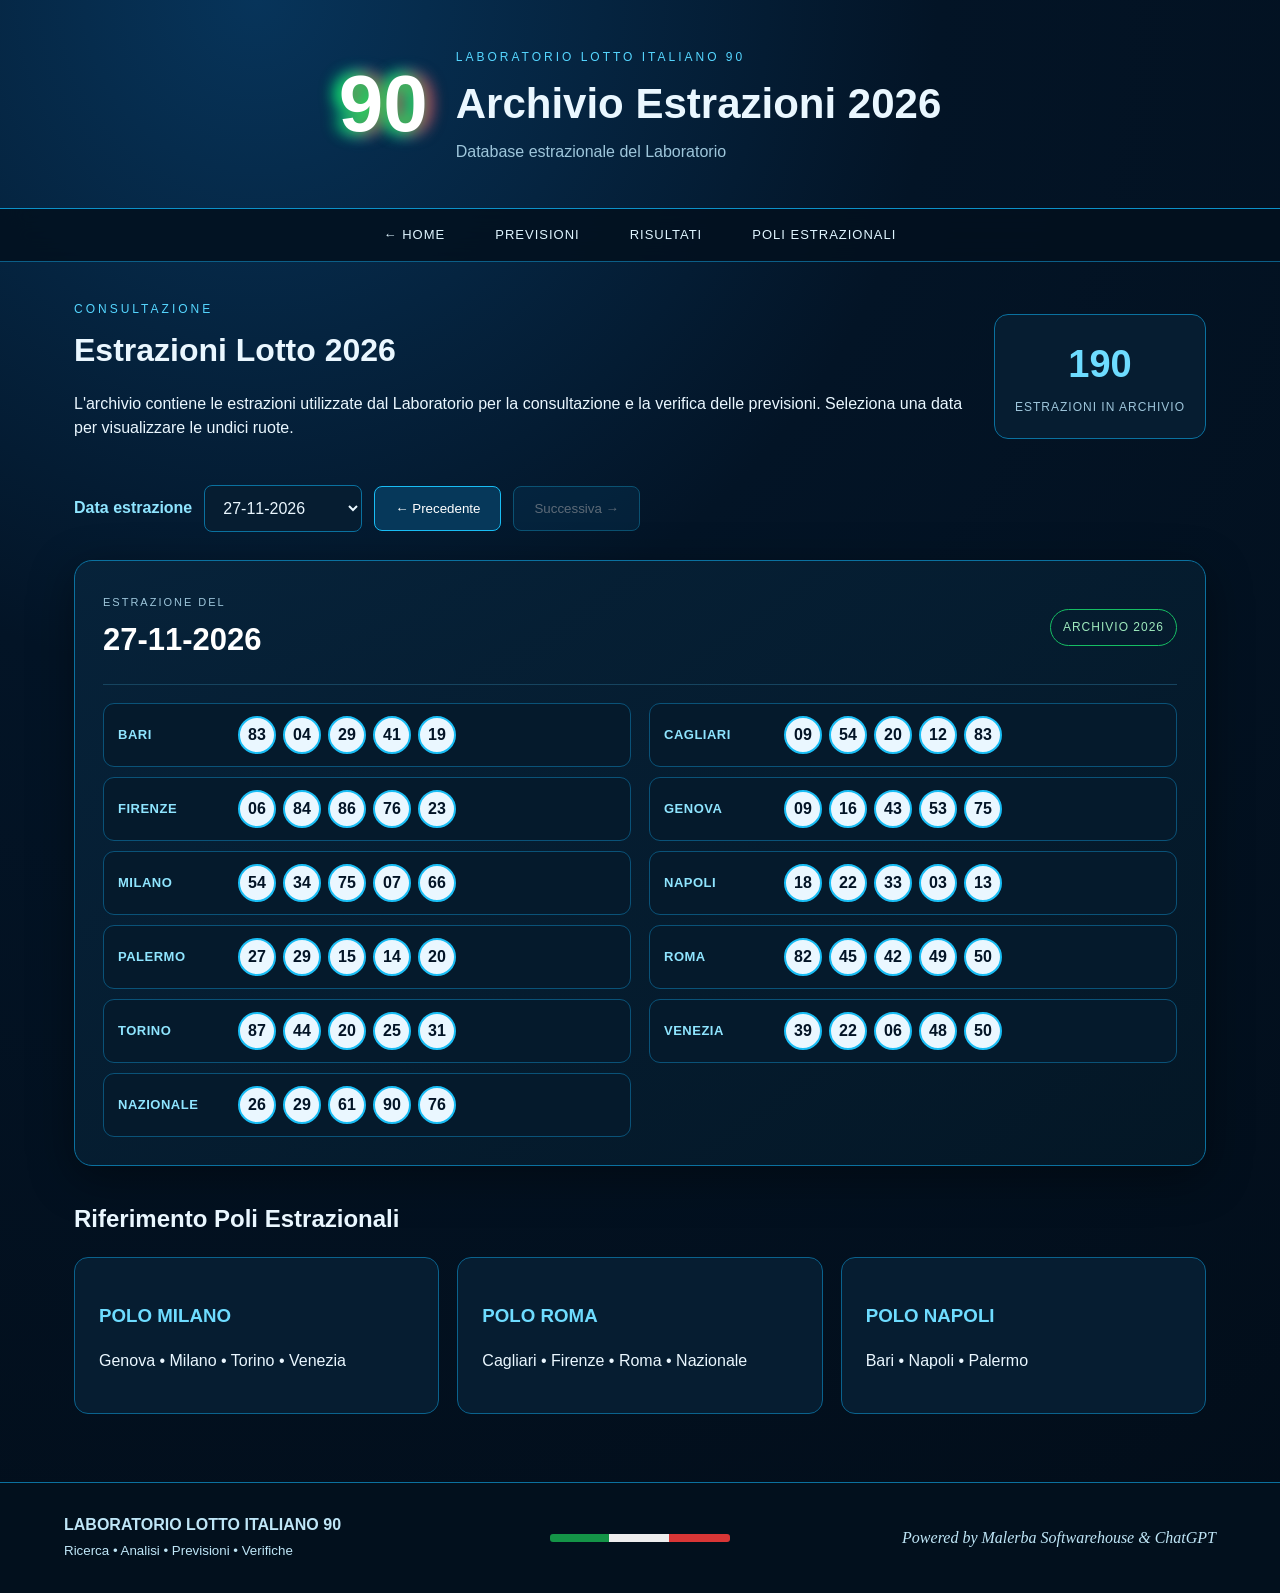
==== commit 710001c0: "Update archivio.html" ====
--- a/archivio.html
+++ b/archivio.html
@@ -6,4 +6,4 @@
 <section class='draw-panel'><div class='draw-title'><div><span>ESTRAZIONE DEL</span><h2 id='drawDate'></h2></div><div class='db-badge'>ARCHIVIO 2026</div></div><div id='drawGrid' class='draw-grid'></div></section>
 <section class='pole-key'><h2>Riferimento Poli Estrazionali</h2><div class='poles'><article><h3>POLO MILANO</h3><p>Genova • Milano • Torino • Venezia</p></article><article><h3>POLO ROMA</h3><p>Cagliari • Firenze • Roma • Nazionale</p></article><article><h3>POLO NAPOLI</h3><p>Bari • Napoli • Palermo</p></article></div></section>
 </main><footer><div><b>LABORATORIO LOTTO ITALIANO 90</b><br><small>Ricerca • Analisi • Previsioni • Verifiche</small></div><div class='flag'></div><div class='powered'>Powered by Malerba Softwarehouse &amp; ChatGPT</div></footer>
-<script>const draws=[{"date":"02-01-2026","rows":[["BARI",[69,48,61,60,29]],["CAGLIARI",[77,53,87,29,64]],["FIRENZE",[1,83,38,53,19]],["GENOVA",[86,46,57,41,30]],["MILANO",[64,72,41,14,3]],["NAPOLI",[73,5,29,70,86]],["PALERMO",[41,66,84,14,26]],["ROMA",[41,14,60,78,88]],["TORINO",[21,70,22,52,43]],["VENEZIA",[19,54,80,64,46]],["NAZIONALE",[1,38,70,18,69]]]},{"date":"03-01-2026","rows":[["BARI",[33,13,81,4,8]],["CAGLIARI",[16,86,49,87,14]],["FIRENZE",[2,34,12,6,74]],["GENOVA",[65,45,89,90,14]],["MILANO",[16,22,31,52,44]],["NAPOLI",[78,15,13,11,29]],["PALERMO",[51,21,33,22,20]],["ROMA",[7,42,36,66,46]],["TORINO",[19,62,48,81,35]],["VENEZIA",[67,36,9,64,50]],["NAZIONALE",[18,53,11,47,55]]]},{"date":"05-01-2026","rows":[["BARI",[10,12,51,38,50]],["CAGLIARI",[30,52,60,89,35]],["FIRENZE",[20,71,41,25,49]],["GENOVA",[52,53,62,1,35]],["MILANO",[74,22,54,37,82]],["NAPOLI",[29,14,61,56,81]],["PALERMO",[56,59,69,25,51]],["ROMA",[71,4,34,6,37]],["TORINO",[59,71,42,82,23]],["VENEZIA",[55,71,27,36,77]],["NAZIONALE",[82,2,51,46,77]]]},{"date":"07-01-2026","rows":[["BARI",[28,16,31,73,84]],["CAGLIARI",[27,67,46,28,88]],["FIRENZE",[41,44,8,17,55]],["GENOVA",[5,87,54,19,23]],["MILANO",[14,27,17,61,59]],["NAPOLI",[74,4,15,75,42]],["PALERMO",[74,88,43,42,63]],["ROMA",[66,2,60,41,64]],["TORINO",[66,67,17,30,27]],["VENEZIA",[78,35,2,53,47]],["NAZIONALE",[29,62,30,74,84]]]},{"date":"08-01-2026","rows":[["BARI",[5,37,1,56,68]],["CAGLIARI",[69,22,46,89,80]],["FIRENZE",[66,68,4,65,17]],["GENOVA",[6,81,22,50,72]],["MILANO",[75,47,66,80,17]],["NAPOLI",[14,82,20,69,90]],["PALERMO",[51,20,29,72,44]],["ROMA",[60,12,69,79,15]],["TORINO",[52,77,67,84,83]],["VENEZIA",[70,37,55,89,53]],["NAZIONALE",[47,83,55,79,59]]]},{"date":"09-01-2026","rows":[["BARI",[52,39,59,58,24]],["CAGLIARI",[44,68,16,75,3]],["FIRENZE",[50,78,23,66,67]],["GENOVA",[32,76,48,64,1]],["MILANO",[68,80,19,52,5]],["NAPOLI",[39,38,65,83,53]],["PALERMO",[23,14,55,61,69]],["ROMA",[28,6,5,14,44]],["TORINO",[3,26,60,27,63]],["VENEZIA",[60,52,21,43,10]],["NAZIONALE",[84,63,60,18,66]]]},{"date":"10-01-2026","rows":[["BARI",[48,84,46,52,79]],["CAGLIARI",[84,19,9,31,81]],["FIRENZE",[11,67,65,28,75]],["GENOVA",[23,12,79,82,49]],["MILANO",[53,48,41,58,63]],["NAPOLI",[85,13,44,32,4]],["PALERMO",[68,54,35,47,67]],["ROMA",[68,40,55,6,85]],["TORINO",[67,35,62,76,68]],["VENEZIA",[71,5,46,38,34]],["NAZIONALE",[24,59,84,16,90]]]},{"date":"13-01-2026","rows":[["BARI",[75,49,5,28,85]],["CAGLIARI",[85,12,67,1,71]],["FIRENZE",[57,3,62,72,21]],["GENOVA",[3,12,52,30,81]],["MILANO",[68,2,79,8,6]],["NAPOLI",[60,23,16,29,19]],["PALERMO",[48,89,53,15,50]],["ROMA",[59,21,69,15,48]],["TORINO",[59,74,26,85,21]],["VENEZIA",[4,16,53,72,71]],["NAZIONALE",[78,38,40,23,13]]]},{"date":"15-01-2026","rows":[["BARI",[75,59,17,44,19]],["CAGLIARI",[76,88,85,23,67]],["FIRENZE",[67,25,41,62,66]],["GENOVA",[65,9,81,33,55]],["MILANO",[58,64,15,9,90]],["NAPOLI",[11,73,9,82,19]],["PALERMO",[22,28,70,51,38]],["ROMA",[47,65,2,59,83]],["TORINO",[81,56,61,33,45]],["VENEZIA",[17,29,49,11,50]],["NAZIONALE",[68,11,5,34,61]]]},{"date":"16-01-2026","rows":[["BARI",[77,44,68,87,4]],["CAGLIARI",[36,32,18,51,19]],["FIRENZE",[55,57,43,17,49]],["GENOVA",[61,78,31,41,50]],["MILANO",[17,4,29,25,3]],["NAPOLI",[16,31,85,20,86]],["PALERMO",[36,25,66,76,3]],["ROMA",[65,42,41,26,15]],["TORINO",[86,38,67,1,17]],["VENEZIA",[56,84,67,60,14]],["NAZIONALE",[58,56,80,77,72]]]},{"date":"17-01-2026","rows":[["BARI",[37,83,6,39,54]],["CAGLIARI",[76,32,75,7,63]],["FIRENZE",[31,50,38,74,51]],["GENOVA",[44,4,67,19,8]],["MILANO",[12,11,60,42,70]],["NAPOLI",[86,31,44,87,32]],["PALERMO",[58,18,26,6,20]],["ROMA",[49,67,14,66,53]],["TORINO",[48,41,42,33,45]],["VENEZIA",[80,83,19,33,5]],["NAZIONALE",[24,36,32,40,80]]]},{"date":"20-01-2026","rows":[["BARI",[78,48,43,19,39]],["CAGLIARI",[16,77,87,56,45]],["FIRENZE",[70,38,74,13,82]],["GENOVA",[29,51,24,17,90]],["MILANO",[44,8,52,31,70]],["NAPOLI",[73,89,16,72,62]],["PALERMO",[86,59,10,84,30]],["ROMA",[51,49,35,29,43]],["TORINO",[23,12,74,82,69]],["VENEZIA",[73,64,37,41,72]],["NAZIONALE",[4,35,65,2,23]]]},{"date":"22-01-2026","rows":[["BARI",[16,3,1,17,9]],["CAGLIARI",[17,30,88,19,42]],["FIRENZE",[51,83,22,61,89]],["GENOVA",[82,35,73,58,10]],["MILANO",[7,14,63,73,33]],["NAPOLI",[26,24,73,18,82]],["PALERMO",[65,52,61,43,50]],["ROMA",[49,62,11,36,6]],["TORINO",[90,8,60,29,39]],["VENEZIA",[42,1,53,35,71]],["NAZIONALE",[6,60,67,43,33]]]},{"date":"23-01-2026","rows":[["BARI",[21,8,6,36,82]],["CAGLIARI",[28,71,25,34,90]],["FIRENZE",[41,58,29,69,70]],["GENOVA",[47,42,63,78,41]],["MILANO",[71,10,4,88,62]],["NAPOLI",[33,76,77,65,9]],["PALERMO",[38,44,68,78,61]],["ROMA",[3,18,4,54,71]],["TORINO",[13,74,55,22,27]],["VENEZIA",[18,53,35,89,86]],["NAZIONALE",[57,26,18,70,12]]]},{"date":"24-01-2026","rows":[["BARI",[26,24,81,30,32]],["CAGLIARI",[84,81,48,8,49]],["FIRENZE",[64,30,70,12,89]],["GENOVA",[76,71,63,88,27]],["MILANO",[1,28,9,6,90]],["NAPOLI",[74,26,50,76,24]],["PALERMO",[9,75,88,65,13]],["ROMA",[66,13,21,65,73]],["TORINO",[78,2,90,51,16]],["VENEZIA",[23,55,60,47,17]],["NAZIONALE",[14,70,74,68,20]]]},{"date":"27-01-2026","rows":[["BARI",[14,13,48,19,45]],["CAGLIARI",[19,22,3,54,85]],["FIRENZE",[79,69,43,56,50]],["GENOVA",[11,12,8,5,43]],["MILANO",[67,15,17,78,29]],["NAPOLI",[85,42,8,60,62]],["PALERMO",[67,18,78,60,39]],["ROMA",[2,31,85,66,69]],["TORINO",[11,30,80,74,29]],["VENEZIA",[4,23,27,33,19]],["NAZIONALE",[32,68,26,1,10]]]},{"date":"29-01-2026","rows":[["BARI",[52,71,81,90,43]],["CAGLIARI",[75,28,2,58,15]],["FIRENZE",[73,57,22,69,86]],["GENOVA",[29,48,39,60,56]],["MILANO",[3,50,69,14,90]],["NAPOLI",[73,42,85,67,12]],["PALERMO",[68,72,23,66,9]],["ROMA",[20,26,19,66,56]],["TORINO",[75,4,81,14,64]],["VENEZIA",[12,15,64,67,30]],["NAZIONALE",[64,80,85,33,75]]]},{"date":"30-01-2026","rows":[["BARI",[52,28,46,44,56]],["CAGLIARI",[61,16,37,31,49]],["FIRENZE",[22,42,53,38,58]],["GENOVA",[77,51,43,54,60]],["MILANO",[8,74,79,82,33]],["NAPOLI",[52,74,25,71,70]],["PALERMO",[7,70,69,34,62]],["ROMA",[67,59,29,22,77]],["TORINO",[80,6,73,69,56]],["VENEZIA",[49,47,12,25,66]],["NAZIONALE",[54,16,59,85,68]]]},{"date":"31-01-2026","rows":[["BARI",[82,38,72,26,22]],["CAGLIARI",[2,33,12,59,1]],["FIRENZE",[10,6,1,81,39]],["GENOVA",[29,27,75,25,4]],["MILANO",[48,71,51,56,18]],["NAPOLI",[14,62,65,17,57]],["PALERMO",[13,14,87,44,57]],["ROMA",[4,39,18,29,72]],["TORINO",[8,22,53,37,78]],["VENEZIA",[21,67,61,55,60]],["NAZIONALE",[67,57,45,86,23]]]},{"date":"03-02-2026","rows":[["BARI",[26,30,24,71,38]],["CAGLIARI",[7,71,77,64,16]],["FIRENZE",[15,23,49,50,66]],["GENOVA",[65,85,1,3,68]],["MILANO",[79,21,3,43,54]],["NAPOLI",[65,72,89,76,43]],["PALERMO",[20,50,26,72,77]],["ROMA",[75,76,31,77,51]],["TORINO",[52,47,11,14,8]],["VENEZIA",[84,41,88,13,47]],["NAZIONALE",[19,3,34,61,48]]]},{"date":"05-02-2026","rows":[["BARI",[59,63,12,74,89]],["CAGLIARI",[4,60,78,51,31]],["FIRENZE",[63,56,13,84,39]],["GENOVA",[43,3,73,86,84]],["MILANO",[73,68,21,69,27]],["NAPOLI",[29,60,61,2,9]],["PALERMO",[49,28,51,89,23]],["ROMA",[43,21,77,31,30]],["TORINO",[5,25,64,76,89]],["VENEZIA",[14,16,77,51,56]],["NAZIONALE",[53,20,6,89,28]]]},{"date":"06-02-2026","rows":[["BARI",[9,55,48,87,35]],["CAGLIARI",[8,23,16,43,34]],["FIRENZE",[1,26,82,69,84]],["GENOVA",[77,4,26,23,83]],["MILANO",[89,78,30,19,76]],["NAPOLI",[78,55,72,18,54]],["PALERMO",[23,59,87,44,18]],["ROMA",[41,18,67,2,14]],["TORINO",[9,75,73,59,78]],["VENEZIA",[58,33,67,62,46]],["NAZIONALE",[57,69,68,58,37]]]},{"date":"07-02-2026","rows":[["BARI",[5,25,19,18,22]],["CAGLIARI",[42,65,5,32,14]],["FIRENZE",[59,8,45,36,25]],["GENOVA",[62,52,73,1,5]],["MILANO",[35,31,33,83,22]],["NAPOLI",[7,13,67,37,27]],["PALERMO",[64,37,12,89,60]],["ROMA",[87,66,22,16,67]],["TORINO",[15,66,30,4,47]],["VENEZIA",[30,37,72,66,38]],["NAZIONALE",[44,32,26,1,77]]]},{"date":"10-02-2026","rows":[["BARI",[20,78,56,79,86]],["CAGLIARI",[2,43,83,59,39]],["FIRENZE",[87,50,83,7,25]],["GENOVA",[44,36,43,15,53]],["MILANO",[14,39,30,35,29]],["NAPOLI",[60,34,76,50,41]],["PALERMO",[26,61,4,41,64]],["ROMA",[10,31,42,52,55]],["TORINO",[75,63,47,59,69]],["VENEZIA",[29,47,7,27,31]],["NAZIONALE",[52,57,46,19,24]]]},{"date":"12-02-2026","rows":[["BARI",[59,27,52,63,12]],["CAGLIARI",[51,2,87,11,25]],["FIRENZE",[71,20,87,65,25]],["GENOVA",[87,7,90,32,18]],["MILANO",[81,89,49,3,51]],["NAPOLI",[56,79,80,14,81]],["PALERMO",[59,77,61,42,67]],["ROMA",[26,76,54,42,55]],["TORINO",[73,52,26,44,50]],["VENEZIA",[9,29,43,63,39]],["NAZIONALE",[14,49,53,71,28]]]},{"date":"13-02-2026","rows":[["BARI",[71,7,88,38,26]],["CAGLIARI",[8,45,59,34,70]],["FIRENZE",[1,70,13,39,50]],["GENOVA",[54,26,42,41,39]],["MILANO",[51,58,82,10,72]],["NAPOLI",[57,4,49,86,54]],["PALERMO",[72,3,54,83,33]],["ROMA",[68,44,6,22,70]],["TORINO",[33,37,14,25,79]],["VENEZIA",[16,20,40,27,37]],["NAZIONALE",[88,15,53,7,80]]]},{"date":"14-02-2026","rows":[["BARI",[64,39,40,27,69]],["CAGLIARI",[49,6,34,2,3]],["FIRENZE",[79,4,56,17,8]],["GENOVA",[9,27,36,16,37]],["MILANO",[67,89,17,63,68]],["NAPOLI",[90,19,34,9,43]],["PALERMO",[51,73,39,2,65]],["ROMA",[23,77,68,44,57]],["TORINO",[37,61,38,90,74]],["VENEZIA",[21,51,83,89,23]],["NAZIONALE",[61,28,67,56,23]]]},{"date":"17-02-2026","rows":[["BARI",[40,72,47,39,63]],["CAGLIARI",[3,66,47,27,35]],["FIRENZE",[14,62,53,8,51]],["GENOVA",[55,12,81,52,4]],["MILANO",[41,31,55,23,59]],["NAPOLI",[30,9,38,14,50]],["PALERMO",[19,86,40,32,7]],["ROMA",[65,88,51,42,41]],["TORINO",[10,6,34,84,81]],["VENEZIA",[6,25,82,24,52]],["NAZIONALE",[10,74,4,29,88]]]},{"date":"19-02-2026","rows":[["BARI",[46,45,68,27,78]],["CAGLIARI",[79,9,37,13,31]],["FIRENZE",[66,9,22,29,50]],["GENOVA",[61,9,38,19,20]],["MILANO",[84,69,53,66,29]],["NAPOLI",[7,58,6,87,49]],["PALERMO",[10,29,84,22,35]],["ROMA",[28,47,11,30,24]],["TORINO",[52,73,18,87,56]],["VENEZIA",[90,86,16,36,28]],["NAZIONALE",[53,21,35,3,4]]]},{"date":"20-02-2026","rows":[["BARI",[71,19,24,7,58]],["CAGLIARI",[88,71,64,85,87]],["FIRENZE",[72,52,40,85,57]],["GENOVA",[50,27,14,18,26]],["MILANO",[31,56,50,53,58]],["NAPOLI",[6,7,54,3,72]],["PALERMO",[67,50,70,78,57]],["ROMA",[19,70,29,6,61]],["TORINO",[38,3,6,20,19]],["VENEZIA",[57,52,78,66,7]],["NAZIONALE",[63,53,25,24,15]]]},{"date":"21-02-2026","rows":[["BARI",[72,63,35,12,1]],["CAGLIARI",[2,31,1,53,10]],["FIRENZE",[30,35,5,87,42]],["GENOVA",[74,32,43,68,80]],["MILANO",[39,6,64,16,83]],["NAPOLI",[56,65,71,7,12]],["PALERMO",[11,57,50,28,71]],["ROMA",[35,23,58,89,46]],["TORINO",[27,28,74,16,75]],["VENEZIA",[68,70,27,77,83]],["NAZIONALE",[28,52,18,26,39]]]},{"date":"24-02-2026","rows":[["BARI",[78,27,14,77,57]],["CAGLIARI",[68,49,23,34,79]],["FIRENZE",[26,39,73,52,59]],["GENOVA",[15,38,45,58,79]],["MILANO",[19,70,76,68,30]],["NAPOLI",[31,88,24,48,66]],["PALERMO",[57,65,35,85,49]],["ROMA",[45,71,47,46,76]],["TORINO",[44,42,33,20,9]],["VENEZIA",[81,62,71,60,29]],["NAZIONALE",[2,33,34,44,14]]]},{"date":"26-02-2026","rows":[["BARI",[86,45,22,56,80]],["CAGLIARI",[25,46,60,14,2]],["FIRENZE",[86,30,43,3,62]],["GENOVA",[7,83,57,60,14]],["MILANO",[39,26,63,54,65]],["NAPOLI",[13,59,18,15,84]],["PALERMO",[81,78,58,87,82]],["ROMA",[69,36,51,33,71]],["TORINO",[19,54,34,26,25]],["VENEZIA",[37,23,5,44,26]],["NAZIONALE",[7,28,89,63,27]]]},{"date":"27-02-2026","rows":[["BARI",[1,31,24,71,49]],["CAGLIARI",[56,23,44,84,39]],["FIRENZE",[46,77,10,65,7]],["GENOVA",[31,82,33,84,64]],["MILANO",[58,41,28,82,18]],["NAPOLI",[5,14,52,62,57]],["PALERMO",[82,31,8,38,39]],["ROMA",[87,22,76,82,19]],["TORINO",[36,50,62,61,84]],["VENEZIA",[21,20,52,14,71]],["NAZIONALE",[86,17,1,41,20]]]},{"date":"28-02-2026","rows":[["BARI",[63,83,51,27,84]],["CAGLIARI",[70,37,29,42,28]],["FIRENZE",[73,68,88,85,75]],["GENOVA",[24,59,63,57,37]],["MILANO",[43,26,23,55,89]],["NAPOLI",[11,70,34,74,5]],["PALERMO",[80,11,55,50,68]],["ROMA",[44,50,86,75,1]],["TORINO",[78,32,90,16,9]],["VENEZIA",[4,66,13,46,25]],["NAZIONALE",[52,24,34,12,60]]]},{"date":"03-03-2026","rows":[["BARI",[36,68,14,51,50]],["CAGLIARI",[23,60,82,49,36]],["FIRENZE",[32,48,25,82,88]],["GENOVA",[5,73,60,71,67]],["MILANO",[41,4,60,37,36]],["NAPOLI",[42,68,63,44,49]],["PALERMO",[37,88,8,17,52]],["ROMA",[49,66,89,60,74]],["TORINO",[5,24,22,89,73]],["VENEZIA",[47,6,61,18,64]],["NAZIONALE",[66,39,67,74,18]]]},{"date":"05-03-2026","rows":[["BARI",[2,47,84,1,21]],["CAGLIARI",[21,15,89,19,68]],["FIRENZE",[45,4,40,30,84]],["GENOVA",[1,5,38,83,56]],["MILANO",[65,21,83,79,18]],["NAPOLI",[33,7,39,56,65]],["PALERMO",[23,51,85,58,29]],["ROMA",[47,49,67,29,89]],["TORINO",[81,43,85,82,53]],["VENEZIA",[29,85,1,66,72]],["NAZIONALE",[75,9,26,29,34]]]},{"date":"06-03-2026","rows":[["BARI",[43,76,29,71,21]],["CAGLIARI",[1,75,39,73,11]],["FIRENZE",[72,49,17,62,54]],["GENOVA",[36,51,34,56,63]],["MILANO",[59,87,52,13,16]],["NAPOLI",[13,83,19,79,66]],["PALERMO",[18,38,23,63,15]],["ROMA",[41,14,85,1,45]],["TORINO",[4,1,22,82,57]],["VENEZIA",[67,18,14,40,85]],["NAZIONALE",[59,55,62,74,12]]]},{"date":"07-03-2026","rows":[["BARI",[72,21,49,31,7]],["CAGLIARI",[28,11,57,3,85]],["FIRENZE",[41,76,27,1,79]],["GENOVA",[76,19,37,40,69]],["MILANO",[18,23,56,21,57]],["NAPOLI",[10,89,63,31,48]],["PALERMO",[39,15,85,77,14]],["ROMA",[90,51,56,89,16]],["TORINO",[10,4,73,6,61]],["VENEZIA",[89,70,46,61,56]],["NAZIONALE",[31,37,89,64,68]]]},{"date":"10-03-2026","rows":[["BARI",[22,61,39,37,34]],["CAGLIARI",[46,18,31,16,22]],["FIRENZE",[16,54,71,40,50]],["GENOVA",[21,88,14,11,13]],["MILANO",[21,14,46,69,13]],["NAPOLI",[66,89,35,26,87]],["PALERMO",[34,21,38,48,43]],["ROMA",[89,27,84,35,61]],["TORINO",[75,12,90,4,54]],["VENEZIA",[88,54,36,58,73]],["NAZIONALE",[25,85,65,61,82]]]},{"date":"12-03-2026","rows":[["BARI",[27,35,7,5,83]],["CAGLIARI",[60,75,59,40,42]],["FIRENZE",[25,2,15,26,22]],["GENOVA",[50,63,30,77,57]],["MILANO",[33,49,66,83,11]],["NAPOLI",[37,51,68,53,52]],["PALERMO",[83,64,34,59,88]],["ROMA",[55,59,9,72,52]],["TORINO",[66,72,41,53,67]],["VENEZIA",[48,71,11,55,1]],["NAZIONALE",[43,62,59,32,86]]]},{"date":"13-03-2026","rows":[["BARI",[84,21,49,24,14]],["CAGLIARI",[49,78,42,9,47]],["FIRENZE",[46,51,72,86,18]],["GENOVA",[72,71,5,80,83]],["MILANO",[58,21,35,68,60]],["NAPOLI",[50,80,25,51,6]],["PALERMO",[61,24,75,26,87]],["ROMA",[15,44,1,54,66]],["TORINO",[72,21,31,66,14]],["VENEZIA",[5,45,34,50,69]],["NAZIONALE",[7,13,60,63,81]]]},{"date":"14-03-2026","rows":[["BARI",[34,85,22,52,9]],["CAGLIARI",[88,62,57,53,80]],["FIRENZE",[11,46,34,49,15]],["GENOVA",[64,62,78,30,65]],["MILANO",[56,16,31,12,49]],["NAPOLI",[44,66,80,45,7]],["PALERMO",[39,38,83,66,84]],["ROMA",[76,52,44,4,33]],["TORINO",[38,8,17,70,5]],["VENEZIA",[84,69,42,74,29]],["NAZIONALE",[89,44,17,25,52]]]},{"date":"17-03-2026","rows":[["BARI",[49,21,62,51,47]],["CAGLIARI",[33,6,44,74,86]],["FIRENZE",[7,41,83,38,81]],["GENOVA",[64,43,29,73,19]],["MILANO",[39,82,9,41,64]],["NAPOLI",[88,54,30,75,38]],["PALERMO",[26,28,80,65,47]],["ROMA",[68,62,41,5,25]],["TORINO",[90,17,12,78,40]],["VENEZIA",[15,58,12,68,10]],["NAZIONALE",[8,14,23,27,70]]]},{"date":"19-03-2026","rows":[["BARI",[2,88,51,1,4]],["CAGLIARI",[35,37,47,40,83]],["FIRENZE",[12,34,72,24,1]],["GENOVA",[18,58,26,62,13]],["MILANO",[72,58,86,31,48]],["NAPOLI",[64,88,44,89,24]],["PALERMO",[88,14,53,87,5]],["ROMA",[52,59,26,22,73]],["TORINO",[5,37,83,85,21]],["VENEZIA",[60,28,36,87,66]],["NAZIONALE",[72,20,34,52,69]]]},{"date":"20-03-2026","rows":[["BARI",[36,23,51,64,82]],["CAGLIARI",[50,33,36,90,55]],["FIRENZE",[49,48,53,59,54]],["GENOVA",[16,41,73,62,34]],["MILANO",[43,42,59,38,75]],["NAPOLI",[25,58,62,38,80]],["PALERMO",[84,86,88,62,22]],["ROMA",[83,70,67,49,66]],["TORINO",[29,62,21,7,37]],["VENEZIA",[26,23,43,42,56]],["NAZIONALE",[2,59,4,47,32]]]},{"date":"21-03-2026","rows":[["BARI",[17,81,25,89,6]],["CAGLIARI",[83,36,5,76,69]],["FIRENZE",[6,43,60,21,44]],["GENOVA",[84,56,21,75,33]],["MILANO",[79,24,89,5,2]],["NAPOLI",[76,65,70,31,5]],["PALERMO",[29,7,67,62,18]],["ROMA",[66,10,89,57,28]],["TORINO",[18,40,85,9,4]],["VENEZIA",[51,22,11,66,73]],["NAZIONALE",[41,66,86,52,44]]]},{"date":"24-03-2026","rows":[["BARI",[51,62,27,44,28]],["CAGLIARI",[73,24,23,48,43]],["FIRENZE",[46,15,72,52,31]],["GENOVA",[17,9,29,19,27]],["MILANO",[6,70,5,76,79]],["NAPOLI",[51,16,26,11,48]],["PALERMO",[88,57,76,84,9]],["ROMA",[90,38,32,69,53]],["TORINO",[85,84,58,60,87]],["VENEZIA",[14,41,26,90,52]],["NAZIONALE",[40,24,59,1,46]]]},{"date":"26-03-2026","rows":[["BARI",[69,58,26,5,22]],["CAGLIARI",[59,33,73,2,69]],["FIRENZE",[44,49,83,75,50]],["GENOVA",[35,77,61,40,86]],["MILANO",[48,52,12,19,62]],["NAPOLI",[60,21,47,15,58]],["PALERMO",[16,27,28,83,25]],["ROMA",[35,19,85,81,24]],["TORINO",[29,44,15,70,31]],["VENEZIA",[69,20,48,55,2]],["NAZIONALE",[56,61,40,27,81]]]},{"date":"27-03-2026","rows":[["BARI",[9,7,85,34,35]],["CAGLIARI",[66,23,50,17,18]],["FIRENZE",[29,14,68,75,9]],["GENOVA",[52,88,58,19,50]],["MILANO",[7,80,5,46,90]],["NAPOLI",[16,33,75,35,17]],["PALERMO",[43,8,82,48,74]],["ROMA",[36,71,23,15,44]],["TORINO",[21,67,54,14,6]],["VENEZIA",[69,23,81,74,89]],["NAZIONALE",[83,60,76,78,7]]]},{"date":"28-03-2026","rows":[["BARI",[53,4,1,11,9]],["CAGLIARI",[67,19,47,35,64]],["FIRENZE",[13,48,58,39,15]],["GENOVA",[52,87,51,79,67]],["MILANO",[7,79,84,28,37]],["NAPOLI",[26,90,68,82,67]],["PALERMO",[38,57,65,20,56]],["ROMA",[81,66,45,53,8]],["TORINO",[29,47,55,78,71]],["VENEZIA",[7,29,76,14,15]],["NAZIONALE",[17,10,21,29,15]]]},{"date":"31-03-2026","rows":[["BARI",[64,9,80,53,34]],["CAGLIARI",[65,25,53,11,4]],["FIRENZE",[52,61,16,58,66]],["GENOVA",[28,61,2,72,60]],["MILANO",[40,87,27,22,5]],["NAPOLI",[28,17,30,29,37]],["PALERMO",[65,15,79,20,52]],["ROMA",[84,58,35,80,60]],["TORINO",[34,7,48,35,55]],["VENEZIA",[18,24,23,26,87]],["NAZIONALE",[77,81,40,26,73]]]},{"date":"02-04-2026","rows":[["BARI",[86,69,15,81,58]],["CAGLIARI",[6,55,36,30,16]],["FIRENZE",[89,1,10,45,74]],["GENOVA",[60,64,46,80,22]],["MILANO",[20,69,73,60,10]],["NAPOLI",[10,39,69,27,18]],["PALERMO",[79,54,60,50,26]],["ROMA",[15,86,20,18,90]],["TORINO",[5,21,79,26,57]],["VENEZIA",[53,14,60,52,85]],["NAZIONALE",[62,56,48,24,19]]]},{"date":"03-04-2026","rows":[["BARI",[70,81,90,42,35]],["CAGLIARI",[9,74,68,25,48]],["FIRENZE",[49,25,76,87,82]],["GENOVA",[73,24,80,85,47]],["MILANO",[4,45,73,48,42]],["NAPOLI",[51,57,56,43,50]],["PALERMO",[49,14,82,40,68]],["ROMA",[12,79,82,18,87]],["TORINO",[9,52,39,90,85]],["VENEZIA",[53,75,16,59,18]],["NAZIONALE",[84,64,17,1,32]]]},{"date":"04-04-2026","rows":[["BARI",[81,21,69,24,65]],["CAGLIARI",[40,1,30,38,25]],["FIRENZE",[18,84,24,58,63]],["GENOVA",[86,64,56,89,60]],["MILANO",[38,7,6,50,25]],["NAPOLI",[72,16,90,85,74]],["PALERMO",[23,13,20,73,14]],["ROMA",[24,52,22,1,78]],["TORINO",[16,80,35,84,22]],["VENEZIA",[36,83,9,89,51]],["NAZIONALE",[3,67,45,71,86]]]},{"date":"07-04-2026","rows":[["BARI",[80,54,31,75,71]],["CAGLIARI",[38,23,54,50,89]],["FIRENZE",[57,73,82,35,45]],["GENOVA",[58,70,12,65,85]],["MILANO",[82,20,35,14,8]],["NAPOLI",[48,65,79,52,16]],["PALERMO",[5,60,56,1,25]],["ROMA",[65,12,73,3,49]],["TORINO",[39,43,44,36,67]],["VENEZIA",[71,76,49,6,56]],["NAZIONALE",[85,42,37,41,7]]]},{"date":"09-04-2026","rows":[["BARI",[38,32,49,34,21]],["CAGLIARI",[77,90,3,60,62]],["FIRENZE",[44,30,20,49,55]],["GENOVA",[14,19,7,16,44]],["MILANO",[68,50,81,41,90]],["NAPOLI",[52,9,22,41,57]],["PALERMO",[84,26,37,77,29]],["ROMA",[43,81,52,82,89]],["TORINO",[77,81,89,29,6]],["VENEZIA",[57,41,29,53,2]],["NAZIONALE",[25,33,37,45,43]]]},{"date":"10-04-2026","rows":[["BARI",[79,7,19,57,33]],["CAGLIARI",[62,76,31,54,48]],["FIRENZE",[72,11,41,48,6]],["GENOVA",[75,60,9,41,40]],["MILANO",[79,28,27,18,48]],["NAPOLI",[2,33,78,19,74]],["PALERMO",[81,44,31,63,69]],["ROMA",[30,11,82,56,41]],["TORINO",[7,43,50,18,82]],["VENEZIA",[8,19,36,7,75]],["NAZIONALE",[18,36,75,26,27]]]},{"date":"11-04-2026","rows":[["BARI",[9,14,8,2,60]],["CAGLIARI",[50,76,13,81,49]],["FIRENZE",[8,75,5,77,51]],["GENOVA",[54,83,12,86,30]],["MILANO",[62,87,60,68,20]],["NAPOLI",[56,61,31,87,51]],["PALERMO",[9,85,24,88,18]],["ROMA",[47,56,68,63,38]],["TORINO",[23,58,89,77,46]],["VENEZIA",[80,65,57,42,22]],["NAZIONALE",[6,13,87,29,53]]]},{"date":"14-04-2026","rows":[["BARI",[12,14,29,85,76]],["CAGLIARI",[33,75,71,90,35]],["FIRENZE",[72,76,56,6,80]],["GENOVA",[37,73,8,34,78]],["MILANO",[47,85,1,11,8]],["NAPOLI",[7,30,46,29,11]],["PALERMO",[32,40,78,46,74]],["ROMA",[43,13,65,5,52]],["TORINO",[64,4,44,36,74]],["VENEZIA",[48,50,21,28,19]],["NAZIONALE",[70,88,15,44,20]]]},{"date":"16-04-2026","rows":[["BARI",[17,71,26,6,73]],["CAGLIARI",[35,72,4,61,78]],["FIRENZE",[22,30,46,57,81]],["GENOVA",[77,48,17,59,64]],["MILANO",[90,2,32,8,57]],["NAPOLI",[4,71,12,77,76]],["PALERMO",[42,87,7,24,56]],["ROMA",[32,67,3,44,38]],["TORINO",[25,48,17,9,50]],["VENEZIA",[15,81,10,3,86]],["NAZIONALE",[76,20,38,59,80]]]},{"date":"17-04-2026","rows":[["BARI",[31,34,54,63,51]],["CAGLIARI",[54,15,14,25,40]],["FIRENZE",[75,79,42,26,19]],["GENOVA",[2,67,9,42,41]],["MILANO",[34,68,73,79,3]],["NAPOLI",[47,26,31,23,63]],["PALERMO",[74,64,3,75,63]],["ROMA",[82,60,28,73,11]],["TORINO",[27,30,51,75,5]],["VENEZIA",[21,65,43,15,87]],["NAZIONALE",[48,9,72,88,29]]]},{"date":"18-04-2026","rows":[["BARI",[42,44,87,52,39]],["CAGLIARI",[20,58,64,90,31]],["FIRENZE",[37,23,45,36,62]],["GENOVA",[34,11,75,81,10]],["MILANO",[46,44,71,59,85]],["NAPOLI",[69,24,75,86,20]],["PALERMO",[85,60,81,28,9]],["ROMA",[56,71,6,31,49]],["TORINO",[5,15,32,31,82]],["VENEZIA",[1,32,27,12,50]],["NAZIONALE",[59,6,77,9,18]]]},{"date":"21-04-2026","rows":[["BARI",[9,71,42,73,26]],["CAGLIARI",[59,6,70,50,11]],["FIRENZE",[90,88,22,5,60]],["GENOVA",[23,11,79,17,40]],["MILANO",[7,16,54,20,30]],["NAPOLI",[43,9,48,16,32]],["PALERMO",[10,55,72,15,28]],["ROMA",[67,32,13,41,4]],["TORINO",[75,76,32,26,87]],["VENEZIA",[48,52,35,54,19]],["NAZIONALE",[15,39,25,33,50]]]},{"date":"23-04-2026","rows":[["BARI",[22,71,52,35,2]],["CAGLIARI",[33,7,64,51,60]],["FIRENZE",[23,47,73,31,38]],["GENOVA",[84,5,61,81,2]],["MILANO",[22,41,75,10,46]],["NAPOLI",[7,73,55,6,61]],["PALERMO",[19,41,84,77,50]],["ROMA",[9,6,69,15,38]],["TORINO",[46,89,21,26,67]],["VENEZIA",[55,37,67,49,54]],["NAZIONALE",[74,1,80,35,21]]]},{"date":"24-04-2026","rows":[["BARI",[15,88,36,90,37]],["CAGLIARI",[49,22,46,28,86]],["FIRENZE",[7,85,14,84,55]],["GENOVA",[89,69,88,41,81]],["MILANO",[71,43,45,25,3]],["NAPOLI",[83,72,60,16,21]],["PALERMO",[75,78,68,80,76]],["ROMA",[13,25,67,83,78]],["TORINO",[30,39,63,72,81]],["VENEZIA",[13,55,71,89,5]],["NAZIONALE",[42,70,22,48,41]]]},{"date":"27-04-2026","rows":[["BARI",[38,78,24,40,33]],["CAGLIARI",[26,80,5,1,48]],["FIRENZE",[80,71,74,22,67]],["GENOVA",[68,39,49,59,13]],["MILANO",[40,19,8,62,84]],["NAPOLI",[43,80,6,78,82]],["PALERMO",[37,55,68,33,11]],["ROMA",[1,4,36,81,38]],["TORINO",[17,15,75,69,76]],["VENEZIA",[70,85,24,56,53]],["NAZIONALE",[76,84,68,65,23]]]},{"date":"28-04-2026","rows":[["BARI",[68,50,33,31,23]],["CAGLIARI",[47,80,44,24,13]],["FIRENZE",[62,5,49,26,47]],["GENOVA",[22,34,29,35,86]],["MILANO",[33,45,55,78,27]],["NAPOLI",[58,36,88,47,46]],["PALERMO",[21,59,73,72,46]],["ROMA",[40,59,74,2,32]],["TORINO",[64,70,36,73,13]],["VENEZIA",[77,64,6,84,69]],["NAZIONALE",[1,14,24,4,56]]]},{"date":"30-04-2026","rows":[["BARI",[2,58,76,30,50]],["CAGLIARI",[28,6,35,51,39]],["FIRENZE",[46,27,71,88,50]],["GENOVA",[1,8,15,17,38]],["MILANO",[82,50,87,51,2]],["NAPOLI",[65,38,37,53,46]],["PALERMO",[56,62,58,10,67]],["ROMA",[57,82,49,80,2]],["TORINO",[39,74,29,35,47]],["VENEZIA",[54,76,22,73,85]],["NAZIONALE",[69,62,88,43,21]]]},{"date":"02-05-2026","rows":[["BARI",[42,46,49,16,36]],["CAGLIARI",[65,28,86,77,9]],["FIRENZE",[75,32,36,76,34]],["GENOVA",[21,43,79,20,7]],["MILANO",[81,58,49,42,13]],["NAPOLI",[64,53,8,46,44]],["PALERMO",[18,58,71,68,87]],["ROMA",[35,1,50,85,27]],["TORINO",[21,62,68,42,60]],["VENEZIA",[70,9,72,49,68]],["NAZIONALE",[30,11,15,72,51]]]},{"date":"04-05-2026","rows":[["BARI",[22,24,23,33,9]],["CAGLIARI",[40,15,22,90,51]],["FIRENZE",[70,2,71,41,40]],["GENOVA",[51,80,25,69,30]],["MILANO",[23,28,89,2,64]],["NAPOLI",[16,54,41,8,56]],["PALERMO",[18,25,11,66,36]],["ROMA",[28,7,3,47,76]],["TORINO",[72,24,1,7,70]],["VENEZIA",[10,80,17,69,13]],["NAZIONALE",[6,39,41,42,38]]]},{"date":"05-05-2026","rows":[["BARI",[13,20,43,72,40]],["CAGLIARI",[88,50,81,43,47]],["FIRENZE",[60,32,13,23,6]],["GENOVA",[71,19,22,55,39]],["MILANO",[14,9,22,16,19]],["NAPOLI",[51,69,89,62,46]],["PALERMO",[68,78,38,27,44]],["ROMA",[20,47,62,56,34]],["TORINO",[9,29,6,14,1]],["VENEZIA",[34,77,11,88,83]],["NAZIONALE",[56,26,22,77,75]]]},{"date":"07-05-2026","rows":[["BARI",[15,30,86,71,38]],["CAGLIARI",[84,4,34,42,82]],["FIRENZE",[58,60,72,41,82]],["GENOVA",[67,30,84,31,33]],["MILANO",[1,24,46,12,52]],["NAPOLI",[73,7,63,64,72]],["PALERMO",[81,18,50,75,3]],["ROMA",[44,48,47,49,30]],["TORINO",[70,14,78,90,33]],["VENEZIA",[11,62,68,54,85]],["NAZIONALE",[46,5,17,29,81]]]},{"date":"08-05-2026","rows":[["BARI",[41,9,64,6,61]],["CAGLIARI",[8,7,32,84,21]],["FIRENZE",[71,80,69,60,56]],["GENOVA",[83,49,67,54,47]],["MILANO",[17,33,51,53,4]],["NAPOLI",[26,82,7,73,53]],["PALERMO",[56,17,41,21,77]],["ROMA",[38,30,39,15,6]],["TORINO",[45,39,89,80,64]],["VENEZIA",[40,71,78,17,90]],["NAZIONALE",[1,29,66,26,51]]]},{"date":"09-05-2026","rows":[["BARI",[65,2,64,85,33]],["CAGLIARI",[28,76,58,69,64]],["FIRENZE",[15,87,69,64,22]],["GENOVA",[36,34,40,55,52]],["MILANO",[66,27,36,11,56]],["NAPOLI",[51,75,66,38,24]],["PALERMO",[28,41,2,40,44]],["ROMA",[38,34,7,36,16]],["TORINO",[54,62,73,64,30]],["VENEZIA",[81,41,84,64,89]],["NAZIONALE",[5,56,68,71,31]]]},{"date":"12-05-2026","rows":[["BARI",[63,50,72,81,69]],["CAGLIARI",[80,20,78,61,36]],["FIRENZE",[65,13,82,87,26]],["GENOVA",[23,48,30,68,75]],["MILANO",[36,90,14,85,48]],["NAPOLI",[32,42,13,54,44]],["PALERMO",[5,17,45,72,36]],["ROMA",[86,42,7,72,61]],["TORINO",[61,79,21,42,36]],["VENEZIA",[41,33,36,23,70]],["NAZIONALE",[4,32,21,31,11]]]},{"date":"14-05-2026","rows":[["BARI",[18,1,37,16,59]],["CAGLIARI",[29,67,49,4,10]],["FIRENZE",[70,33,42,39,8]],["GENOVA",[57,48,87,52,25]],["MILANO",[86,34,59,53,51]],["NAPOLI",[34,62,37,61,11]],["PALERMO",[50,54,36,4,23]],["ROMA",[40,46,70,79,37]],["TORINO",[89,32,55,53,19]],["VENEZIA",[51,84,85,66,20]],["NAZIONALE",[4,10,60,41,13]]]},{"date":"15-05-2026","rows":[["BARI",[89,4,6,43,69]],["CAGLIARI",[57,7,86,5,74]],["FIRENZE",[48,2,85,71,47]],["GENOVA",[46,80,88,1,43]],["MILANO",[34,40,38,11,57]],["NAPOLI",[3,11,6,73,58]],["PALERMO",[89,18,59,16,14]],["ROMA",[64,49,19,33,48]],["TORINO",[63,83,40,15,11]],["VENEZIA",[38,12,53,2,86]],["NAZIONALE",[68,79,32,81,12]]]},{"date":"16-05-2026","rows":[["BARI",[84,57,9,22,60]],["CAGLIARI",[52,58,80,57,76]],["FIRENZE",[50,15,63,58,60]],["GENOVA",[8,30,61,75,55]],["MILANO",[82,68,29,16,10]],["NAPOLI",[86,46,15,33,65]],["PALERMO",[46,29,73,74,37]],["ROMA",[30,15,2,87,52]],["TORINO",[15,62,82,52,67]],["VENEZIA",[58,85,40,35,48]],["NAZIONALE",[16,51,56,71,17]]]},{"date":"19-05-2026","rows":[["BARI",[31,86,56,69,65]],["CAGLIARI",[66,23,78,64,48]],["FIRENZE",[43,30,56,2,12]],["GENOVA",[75,47,20,71,18]],["MILANO",[37,35,74,85,80]],["NAPOLI",[75,66,53,89,87]],["PALERMO",[89,39,2,81,14]],["ROMA",[58,42,9,38,8]],["TORINO",[10,26,15,5,3]],["VENEZIA",[38,68,69,22,7]],["NAZIONALE",[90,21,28,85,64]]]},{"date":"21-05-2026","rows":[["BARI",[88,65,11,87,59]],["CAGLIARI",[5,64,45,80,74]],["FIRENZE",[37,56,25,19,36]],["GENOVA",[29,31,90,15,17]],["MILANO",[73,61,45,85,48]],["NAPOLI",[21,85,29,48,77]],["PALERMO",[40,2,66,87,51]],["ROMA",[23,68,57,60,26]],["TORINO",[44,4,76,5,57]],["VENEZIA",[79,86,19,29,40]],["NAZIONALE",[33,54,75,39,63]]]},{"date":"22-05-2026","rows":[["BARI",[45,50,76,1,26]],["CAGLIARI",[61,42,13,26,21]],["FIRENZE",[73,48,7,84,88]],["GENOVA",[62,77,10,13,37]],["MILANO",[71,24,74,37,12]],["NAPOLI",[25,16,57,50,43]],["PALERMO",[66,74,42,70,18]],["ROMA",[14,10,31,69,4]],["TORINO",[81,12,33,84,22]],["VENEZIA",[51,58,80,60,2]],["NAZIONALE",[45,43,82,44,90]]]},{"date":"23-05-2026","rows":[["BARI",[19,83,72,49,7]],["CAGLIARI",[53,26,63,50,33]],["FIRENZE",[15,34,10,44,19]],["GENOVA",[25,12,86,48,11]],["MILANO",[19,38,21,40,62]],["NAPOLI",[88,44,56,90,41]],["PALERMO",[31,35,42,77,14]],["ROMA",[30,43,4,38,74]],["TORINO",[68,10,56,81,86]],["VENEZIA",[3,49,16,89,84]],["NAZIONALE",[67,38,60,75,41]]]},{"date":"26-05-2026","rows":[["BARI",[37,35,74,51,18]],["CAGLIARI",[72,17,29,1,88]],["FIRENZE",[39,78,42,52,62]],["GENOVA",[44,30,37,60,1]],["MILANO",[18,29,67,2,86]],["NAPOLI",[60,87,47,69,51]],["PALERMO",[72,26,34,76,18]],["ROMA",[3,31,20,84,39]],["TORINO",[82,23,74,76,70]],["VENEZIA",[79,68,33,87,3]],["NAZIONALE",[46,63,2,41,71]]]},{"date":"28-05-2026","rows":[["BARI",[18,25,46,74,40]],["CAGLIARI",[21,3,75,5,11]],["FIRENZE",[2,22,90,1,56]],["GENOVA",[73,88,37,34,28]],["MILANO",[21,75,56,10,45]],["NAPOLI",[16,89,58,53,68]],["PALERMO",[7,6,89,20,66]],["ROMA",[49,54,8,37,83]],["TORINO",[80,19,86,66,53]],["VENEZIA",[59,63,23,30,53]],["NAZIONALE",[77,89,38,27,22]]]},{"date":"29-05-2026","rows":[["BARI",[87,60,29,36,7]],["CAGLIARI",[7,68,27,53,6]],["FIRENZE",[7,33,20,30,12]],["GENOVA",[34,30,26,13,66]],["MILANO",[60,84,81,89,10]],["NAPOLI",[56,33,52,15,72]],["PALERMO",[3,36,82,60,23]],["ROMA",[28,10,6,5,81]],["TORINO",[12,76,66,61,24]],["VENEZIA",[34,90,7,5,77]],["NAZIONALE",[6,42,2,66,87]]]},{"date":"30-05-2026","rows":[["BARI",[87,61,14,25,38]],["CAGLIARI",[72,1,87,13,26]],["FIRENZE",[34,60,5,42,54]],["GENOVA",[62,5,18,69,73]],["MILANO",[14,54,29,81,83]],["NAPOLI",[71,76,89,19,25]],["PALERMO",[33,15,48,26,65]],["ROMA",[67,47,2,86,42]],["TORINO",[78,87,66,10,52]],["VENEZIA",[84,23,40,15,24]],["NAZIONALE",[77,72,73,56,83]]]},{"date":"03-06-2026","rows":[["BARI",[6,49,53,65,25]],["CAGLIARI",[23,71,63,50,27]],["FIRENZE",[79,7,61,8,65]],["GENOVA",[5,48,79,23,16]],["MILANO",[15,40,78,47,58]],["NAPOLI",[37,81,7,34,78]],["PALERMO",[36,65,39,69,5]],["ROMA",[4,23,53,82,5]],["TORINO",[24,40,52,35,81]],["VENEZIA",[53,85,38,74,67]],["NAZIONALE",[57,31,74,75,30]]]},{"date":"04-06-2026","rows":[["BARI",[78,89,73,50,28]],["CAGLIARI",[2,59,30,60,9]],["FIRENZE",[62,56,28,72,23]],["GENOVA",[20,14,19,32,24]],["MILANO",[25,30,78,72,40]],["NAPOLI",[33,69,25,17,26]],["PALERMO",[63,24,82,1,8]],["ROMA",[21,17,23,71,31]],["TORINO",[2,76,71,58,72]],["VENEZIA",[58,48,51,78,67]],["NAZIONALE",[89,53,61,62,15]]]},{"date":"05-06-2026","rows":[["BARI",[11,36,33,25,57]],["CAGLIARI",[57,4,70,22,73]],["FIRENZE",[39,71,83,31,72]],["GENOVA",[79,89,18,80,5]],["MILANO",[15,68,19,49,87]],["NAPOLI",[10,56,66,58,7]],["PALERMO",[50,27,19,6,75]],["ROMA",[60,24,39,79,62]],["TORINO",[75,47,41,84,45]],["VENEZIA",[56,8,84,38,9]],["NAZIONALE",[61,62,68,30,75]]]},{"date":"06-06-2026","rows":[["BARI",[79,44,34,76,86]],["CAGLIARI",[16,76,87,84,37]],["FIRENZE",[70,35,43,72,4]],["GENOVA",[38,59,6,79,55]],["MILANO",[40,68,61,88,83]],["NAPOLI",[37,61,90,22,14]],["PALERMO",[31,45,90,44,26]],["ROMA",[72,4,6,41,23]],["TORINO",[65,62,34,6,86]],["VENEZIA",[34,64,59,49,71]],["NAZIONALE",[7,25,36,38,8]]]},{"date":"09-06-2026","rows":[["BARI",[31,81,28,45,85]],["CAGLIARI",[35,85,70,25,88]],["FIRENZE",[27,68,41,35,69]],["GENOVA",[52,71,88,38,27]],["MILANO",[12,82,83,25,80]],["NAPOLI",[37,10,17,48,59]],["PALERMO",[74,55,30,16,29]],["ROMA",[3,90,32,37,43]],["TORINO",[35,43,64,8,67]],["VENEZIA",[33,66,43,85,44]],["NAZIONALE",[15,32,28,67,56]]]},{"date":"11-06-2026","rows":[["BARI",[53,23,77,51,86]],["CAGLIARI",[56,76,85,17,83]],["FIRENZE",[64,3,85,23,69]],["GENOVA",[56,81,32,38,28]],["MILANO",[42,87,40,53,50]],["NAPOLI",[10,59,86,90,33]],["PALERMO",[76,59,28,24,6]],["ROMA",[76,55,69,15,74]],["TORINO",[24,79,44,62,64]],["VENEZIA",[89,3,23,37,10]],["NAZIONALE",[34,32,46,22,69]]]},{"date":"12-06-2026","rows":[["BARI",[45,77,23,71,83]],["CAGLIARI",[32,55,16,31,22]],["FIRENZE",[40,37,50,42,86]],["GENOVA",[65,69,52,36,27]],["MILANO",[59,56,79,37,64]],["NAPOLI",[8,9,43,71,28]],["PALERMO",[46,79,55,1,67]],["ROMA",[87,71,59,1,89]],["TORINO",[51,38,48,22,31]],["VENEZIA",[76,56,16,52,33]],["NAZIONALE",[35,55,72,48,67]]]},{"date":"13-06-2026","rows":[["BARI",[25,62,86,19,37]],["CAGLIARI",[3,65,84,69,63]],["FIRENZE",[84,34,83,8,26]],["GENOVA",[19,29,90,53,32]],["MILANO",[75,70,86,51,35]],["NAPOLI",[46,48,68,37,19]],["PALERMO",[16,39,87,84,74]],["ROMA",[29,42,65,54,80]],["TORINO",[77,67,68,57,45]],["VENEZIA",[5,82,85,42,19]],["NAZIONALE",[75,27,45,33,39]]]},{"date":"16-06-2026","rows":[["BARI",[50,42,62,52,7]],["CAGLIARI",[41,18,67,64,79]],["FIRENZE",[64,10,21,20,84]],["GENOVA",[15,12,37,74,8]],["MILANO",[10,44,88,20,58]],["NAPOLI",[34,15,47,23,60]],["PALERMO",[36,44,51,3,84]],["ROMA",[61,16,29,26,63]],["TORINO",[40,70,6,73,1]],["VENEZIA",[18,19,17,44,27]],["NAZIONALE",[26,79,22,4,90]]]},{"date":"18-06-2026","rows":[["BARI",[46,70,42,50,53]],["CAGLIARI",[39,1,86,43,35]],["FIRENZE",[20,29,14,81,62]],["GENOVA",[84,55,72,69,41]],["MILANO",[37,34,72,66,13]],["NAPOLI",[12,68,32,56,64]],["PALERMO",[15,62,43,58,9]],["ROMA",[65,64,11,18,62]],["TORINO",[56,82,58,85,87]],["VENEZIA",[85,86,83,62,30]],["NAZIONALE",[87,66,29,82,5]]]},{"date":"19-06-2026","rows":[["BARI",[86,18,47,54,70]],["CAGLIARI",[14,13,5,84,33]],["FIRENZE",[6,60,2,50,51]],["GENOVA",[43,90,75,70,89]],["MILANO",[13,58,43,47,88]],["NAPOLI",[36,13,8,82,43]],["PALERMO",[79,69,85,56,84]],["ROMA",[61,50,4,33,8]],["TORINO",[41,23,34,71,19]],["VENEZIA",[18,60,72,85,29]],["NAZIONALE",[16,89,51,75,15]]]},{"date":"20-06-2026","rows":[["BARI",[90,24,74,14,75]],["CAGLIARI",[79,37,32,44,27]],["FIRENZE",[7,56,79,29,44]],["GENOVA",[17,24,43,89,22]],["MILANO",[69,51,28,27,70]],["NAPOLI",[8,75,73,35,22]],["PALERMO",[58,42,78,59,9]],["ROMA",[88,78,84,68,53]],["TORINO",[61,34,65,59,27]],["VENEZIA",[37,23,76,89,86]],["NAZIONALE",[72,18,63,22,33]]]},{"date":"23-06-2026","rows":[["BARI",[42,24,70,9,58]],["CAGLIARI",[27,49,43,76,40]],["FIRENZE",[69,3,65,72,62]],["GENOVA",[19,28,3,85,75]],["MILANO",[17,5,43,40,38]],["NAPOLI",[24,55,2,32,69]],["PALERMO",[55,70,54,90,12]],["ROMA",[49,88,21,2,24]],["TORINO",[58,16,60,38,73]],["VENEZIA",[84,12,69,2,44]],["NAZIONALE",[75,14,79,44,47]]]},{"date":"25-06-2026","rows":[["BARI",[18,55,23,57,84]],["CAGLIARI",[7,82,45,52,14]],["FIRENZE",[84,78,39,33,59]],["GENOVA",[42,24,73,17,38]],["MILANO",[51,69,38,54,23]],["NAPOLI",[25,49,75,85,13]],["PALERMO",[5,37,74,28,4]],["ROMA",[29,64,63,85,75]],["TORINO",[57,23,70,21,68]],["VENEZIA",[59,11,55,60,14]],["NAZIONALE",[14,7,12,72,41]]]},{"date":"26-06-2026","rows":[["BARI",[3,59,2,56,5]],["CAGLIARI",[12,36,81,69,49]],["FIRENZE",[81,79,52,34,26]],["GENOVA",[56,17,87,66,52]],["MILANO",[77,59,11,43,3]],["NAPOLI",[27,36,43,44,71]],["PALERMO",[21,81,14,77,6]],["ROMA",[65,29,5,52,17]],["TORINO",[68,20,27,58,16]],["VENEZIA",[34,37,89,79,73]],["NAZIONALE",[10,66,80,7,77]]]},{"date":"27-06-2026","rows":[["BARI",[46,42,63,90,8]],["CAGLIARI",[86,69,76,89,55]],["FIRENZE",[77,54,87,57,88]],["GENOVA",[70,65,44,76,58]],["MILANO",[52,41,53,74,16]],["NAPOLI",[32,56,9,73,63]],["PALERMO",[17,82,87,84,67]],["ROMA",[50,9,48,79,12]],["TORINO",[81,43,75,21,38]],["VENEZIA",[15,72,65,74,60]],["NAZIONALE",[88,21,4,26,55]]]},{"date":"30-06-2026","rows":[["BARI",[24,34,77,49,16]],["CAGLIARI",[59,24,32,29,31]],["FIRENZE",[54,70,41,37,34]],["GENOVA",[66,73,58,8,82]],["MILANO",[32,45,10,26,43]],["NAPOLI",[81,14,22,80,31]],["PALERMO",[86,41,37,34,43]],["ROMA",[59,7,33,22,89]],["TORINO",[28,67,88,5,19]],["VENEZIA",[85,10,87,55,45]],["NAZIONALE",[80,58,56,6,60]]]},{"date":"02-07-2026","rows":[["BARI",[62,88,78,1,70]],["CAGLIARI",[3,40,50,84,42]],["FIRENZE",[36,58,77,41,83]],["GENOVA",[51,5,88,52,34]],["MILANO",[32,63,73,13,87]],["NAPOLI",[52,2,55,58,54]],["PALERMO",[90,23,38,86,88]],["ROMA",[63,14,84,8,35]],["TORINO",[80,82,45,83,11]],["VENEZIA",[32,8,56,85,73]],["NAZIONALE",[27,1,10,47,7]]]},{"date":"03-07-2026","rows":[["BARI",[40,29,47,24,88]],["CAGLIARI",[89,21,43,72,15]],["FIRENZE",[50,86,31,13,68]],["GENOVA",[37,76,7,90,47]],["MILANO",[26,40,23,72,86]],["NAPOLI",[15,31,36,85,74]],["PALERMO",[10,54,49,50,39]],["ROMA",[2,47,51,33,77]],["TORINO",[4,59,24,5,16]],["VENEZIA",[29,51,11,42,88]],["NAZIONALE",[31,71,15,23,16]]]},{"date":"04-07-2026","rows":[["BARI",[81,71,24,27,1]],["CAGLIARI",[38,77,61,68,78]],["FIRENZE",[61,56,5,68,17]],["GENOVA",[32,79,83,4,15]],["MILANO",[80,12,25,10,76]],["NAPOLI",[61,29,27,8,23]],["PALERMO",[88,77,45,86,23]],["ROMA",[82,76,58,22,33]],["TORINO",[22,87,35,57,62]],["VENEZIA",[6,35,37,11,36]],["NAZIONALE",[40,35,82,58,67]]]},{"date":"07-07-2026","rows":[["BARI",[31,53,78,76,37]],["CAGLIARI",[27,23,30,48,12]],["FIRENZE",[80,26,18,20,34]],["GENOVA",[11,24,8,82,15]],["MILANO",[49,2,54,33,14]],["NAPOLI",[51,63,44,18,35]],["PALERMO",[90,71,86,22,40]],["ROMA",[58,19,29,17,15]],["TORINO",[4,14,79,17,45]],["VENEZIA",[79,50,3,37,32]],["NAZIONALE",[18,43,55,23,15]]]},{"date":"09-07-2026","rows":[["BARI",[61,1,90,69,54]],["CAGLIARI",[65,75,38,74,16]],["FIRENZE",[61,33,46,9,45]],["GENOVA",[36,69,53,47,7]],["MILANO",[10,53,26,46,56]],["NAPOLI",[22,65,36,38,16]],["PALERMO",[40,48,27,14,80]],["ROMA",[44,75,74,78,8]],["TORINO",[35,83,88,13,46]],["VENEZIA",[39,46,2,75,17]],["NAZIONALE",[8,2,80,17,38]]]},{"date":"10-07-2026","rows":[["BARI",[88,71,89,31,33]],["CAGLIARI",[5,67,39,21,35]],["FIRENZE",[54,85,2,78,57]],["GENOVA",[17,45,4,25,29]],["MILANO",[56,58,49,35,8]],["NAPOLI",[49,56,19,68,8]],["PALERMO",[87,39,72,5,56]],["ROMA",[59,51,22,62,41]],["TORINO",[60,84,32,28,1]],["VENEZIA",[46,69,11,36,22]],["NAZIONALE",[22,36,41,18,76]]]},{"date":"11-07-2026","rows":[["BARI",[42,14,74,44,5]],["CAGLIARI",[81,77,15,50,53]],["FIRENZE",[81,12,77,67,64]],["GENOVA",[49,32,61,33,17]],["MILANO",[53,24,41,83,38]],["NAPOLI",[31,2,68,25,74]],["PALERMO",[27,90,75,40,10]],["ROMA",[52,68,56,78,37]],["TORINO",[54,33,64,42,5]],["VENEZIA",[49,70,73,16,6]],["NAZIONALE",[2,58,6,70,84]]]},{"date":"14-07-2026","rows":[["BARI",[48,66,9,78,35]],["CAGLIARI",[51,52,15,38,72]],["FIRENZE",[8,60,78,20,25]],["GENOVA",[46,2,5,22,81]],["MILANO",[29,68,75,53,24]],["NAPOLI",[84,12,13,81,69]],["PALERMO",[28,18,2,54,38]],["ROMA",[36,7,72,45,16]],["TORINO",[76,31,73,55,20]],["VENEZIA",[54,51,42,26,49]],["NAZIONALE",[3,75,64,9,7]]]},{"date":"16-07-2026","rows":[["BARI",[2,32,1,88,64]],["CAGLIARI",[27,43,17,46,89]],["FIRENZE",[80,63,36,57,34]],["GENOVA",[18,15,66,64,25]],["MILANO",[76,86,81,60,77]],["NAPOLI",[32,8,6,16,58]],["PALERMO",[12,78,2,38,48]],["ROMA",[23,72,85,66,62]],["TORINO",[76,45,72,62,66]],["VENEZIA",[10,8,25,23,79]],["NAZIONALE",[67,2,12,24,4]]]},{"date":"17-07-2026","rows":[["BARI",[37,63,29,38,39]],["CAGLIARI",[72,29,87,46,53]],["FIRENZE",[69,29,67,17,12]],["GENOVA",[75,1,43,89,28]],["MILANO",[52,51,25,88,63]],["NAPOLI",[73,87,27,48,76]],["PALERMO",[63,5,59,39,19]],["ROMA",[39,85,71,17,53]],["TORINO",[49,35,80,42,89]],["VENEZIA",[63,66,49,24,85]],["NAZIONALE",[73,20,56,11,35]]]},{"date":"18-07-2026","rows":[["BARI",[65,47,9,87,29]],["CAGLIARI",[47,6,30,59,72]],["FIRENZE",[22,32,30,7,43]],["GENOVA",[89,55,51,66,33]],["MILANO",[13,44,8,37,40]],["NAPOLI",[74,62,83,30,22]],["PALERMO",[14,59,78,12,34]],["ROMA",[63,69,51,12,64]],["TORINO",[14,10,38,52,12]],["VENEZIA",[51,30,11,7,3]],["NAZIONALE",[25,5,89,33,73]]]},{"date":"21-07-2026","rows":[["BARI",[52,78,36,43,39]],["CAGLIARI",[69,89,64,46,9]],["FIRENZE",[75,1,80,42,35]],["GENOVA",[85,60,15,6,32]],["MILANO",[47,77,22,36,59]],["NAPOLI",[64,68,25,45,9]],["PALERMO",[42,24,66,48,76]],["ROMA",[48,32,8,2,42]],["TORINO",[82,15,7,6,51]],["VENEZIA",[70,15,17,66,89]],["NAZIONALE",[42,17,74,50,6]]]},{"date":"23-07-2026","rows":[["BARI",[76,59,64,45,15]],["CAGLIARI",[58,75,33,44,42]],["FIRENZE",[84,4,10,15,82]],["GENOVA",[89,81,74,2,65]],["MILANO",[17,48,4,7,75]],["NAPOLI",[31,54,18,26,33]],["PALERMO",[30,57,78,6,29]],["ROMA",[85,75,8,9,62]],["TORINO",[40,18,13,66,73]],["VENEZIA",[13,78,59,23,4]],["NAZIONALE",[34,59,37,27,86]]]},{"date":"24-07-2026","rows":[["BARI",[42,60,68,78,57]],["CAGLIARI",[7,72,59,74,84]],["FIRENZE",[68,42,3,81,61]],["GENOVA",[24,88,62,66,35]],["MILANO",[24,14,73,19,72]],["NAPOLI",[40,71,57,34,1]],["PALERMO",[56,64,44,8,75]],["ROMA",[15,16,77,3,4]],["TORINO",[12,43,35,40,2]],["VENEZIA",[21,29,80,76,83]],["NAZIONALE",[37,70,84,24,76]]]},{"date":"25-07-2026","rows":[["BARI",[86,66,30,1,25]],["CAGLIARI",[14,36,79,7,51]],["FIRENZE",[89,41,87,30,23]],["GENOVA",[29,11,35,57,66]],["MILANO",[19,28,31,27,47]],["NAPOLI",[3,23,61,12,65]],["PALERMO",[61,90,47,56,34]],["ROMA",[22,26,48,50,44]],["TORINO",[62,75,23,15,13]],["VENEZIA",[80,25,84,49,61]],["NAZIONALE",[23,76,80,55,46]]]},{"date":"28-07-2026","rows":[["BARI",[82,27,80,3,69]],["CAGLIARI",[23,1,8,88,72]],["FIRENZE",[89,69,62,56,54]],["GENOVA",[71,75,43,38,69]],["MILANO",[89,71,34,29,87]],["NAPOLI",[55,10,18,72,85]],["PALERMO",[47,9,81,12,65]],["ROMA",[60,35,58,68,67]],["TORINO",[66,38,30,73,17]],["VENEZIA",[88,11,13,48,21]],["NAZIONALE",[79,56,73,5,39]]]},{"date":"30-07-2026","rows":[["BARI",[68,87,56,61,24]],["CAGLIARI",[87,73,60,89,10]],["FIRENZE",[63,39,8,73,61]],["GENOVA",[40,11,48,26,87]],["MILANO",[19,83,16,63,49]],["NAPOLI",[50,19,83,39,80]],["PALERMO",[57,35,3,46,52]],["ROMA",[64,78,3,38,46]],["TORINO",[72,69,56,85,41]],["VENEZIA",[42,9,36,43,48]],["NAZIONALE",[55,33,80,70,25]]]},{"date":"31-07-2026","rows":[["BARI",[86,82,19,73,31]],["CAGLIARI",[51,85,73,77,40]],["FIRENZE",[1,29,90,7,52]],["GENOVA",[29,32,10,49,28]],["MILANO",[41,81,49,3,4]],["NAPOLI",[82,49,1,52,59]],["PALERMO",[11,55,40,62,57]],["ROMA",[69,58,86,31,74]],["TORINO",[60,89,74,5,64]],["VENEZIA",[35,32,54,34,90]],["NAZIONALE",[53,5,21,55,13]]]},{"date":"01-08-2026","rows":[["BARI",[46,54,36,47,1]],["CAGLIARI",[77,30,4,79,18]],["FIRENZE",[84,76,10,27,44]],["GENOVA",[32,13,71,38,46]],["MILANO",[10,23,18,20,3]],["NAPOLI",[73,36,10,90,7]],["PALERMO",[61,46,24,57,32]],["ROMA",[89,78,23,7,35]],["TORINO",[21,59,34,73,86]],["VENEZIA",[74,1,30,46,54]],["NAZIONALE",[71,65,17,9,20]]]},{"date":"04-08-2026","rows":[["BARI",[40,77,49,65,43]],["CAGLIARI",[75,6,3,62,15]],["FIRENZE",[42,4,69,27,43]],["GENOVA",[5,47,57,50,89]],["MILANO",[37,88,1,85,42]],["NAPOLI",[33,28,45,18,23]],["PALERMO",[4,70,38,58,85]],["ROMA",[62,18,28,59,43]],["TORINO",[86,24,40,34,61]],["VENEZIA",[25,12,78,53,39]],["NAZIONALE",[49,7,65,62,70]]]},{"date":"06-08-2026","rows":[["BARI",[22,44,50,62,58]],["CAGLIARI",[53,16,74,65,70]],["FIRENZE",[1,59,82,13,88]],["GENOVA",[52,63,2,41,33]],["MILANO",[22,21,5,50,66]],["NAPOLI",[22,58,30,50,70]],["PALERMO",[61,69,9,8,50]],["ROMA",[7,65,52,38,84]],["TORINO",[18,4,70,34,40]],["VENEZIA",[46,8,77,83,58]],["NAZIONALE",[71,53,61,21,59]]]},{"date":"07-08-2026","rows":[["BARI",[16,13,33,61,50]],["CAGLIARI",[1,70,83,80,7]],["FIRENZE",[75,48,79,20,56]],["GENOVA",[44,62,55,42,41]],["MILANO",[21,70,16,32,45]],["NAPOLI",[71,84,70,41,16]],["PALERMO",[5,28,11,24,38]],["ROMA",[63,27,84,38,26]],["TORINO",[16,53,83,47,65]],["VENEZIA",[23,56,15,5,38]],["NAZIONALE",[5,19,75,28,27]]]},{"date":"08-08-2026","rows":[["BARI",[10,78,17,3,2]],["CAGLIARI",[88,32,59,64,50]],["FIRENZE",[28,90,84,17,65]],["GENOVA",[66,35,9,80,68]],["MILANO",[55,37,75,15,50]],["NAPOLI",[1,80,45,5,10]],["PALERMO",[24,27,4,87,19]],["ROMA",[49,85,34,82,3]],["TORINO",[54,50,31,61,26]],["VENEZIA",[36,47,8,19,89]],["NAZIONALE",[1,49,77,10,6]]]},{"date":"11-08-2026","rows":[["BARI",[38,79,5,70,31]],["CAGLIARI",[45,2,53,56,19]],["FIRENZE",[87,60,82,73,53]],["GENOVA",[64,78,82,42,41]],["MILANO",[40,88,34,30,43]],["NAPOLI",[72,21,71,68,63]],["PALERMO",[15,82,18,33,23]],["ROMA",[31,4,87,10,55]],["TORINO",[64,29,48,23,9]],["VENEZIA",[17,41,45,19,43]],["NAZIONALE",[60,14,52,58,18]]]},{"date":"13-08-2026","rows":[["BARI",[70,42,10,82,72]],["CAGLIARI",[47,88,48,24,78]],["FIRENZE",[45,26,8,35,65]],["GENOVA",[43,66,33,20,6]],["MILANO",[24,48,1,50,58]],["NAPOLI",[84,83,19,14,72]],["PALERMO",[80,11,28,60,40]],["ROMA",[73,55,34,58,37]],["TORINO",[49,46,73,45,1]],["VENEZIA",[32,28,11,21,84]],["NAZIONALE",[31,63,28,82,32]]]},{"date":"14-08-2026","rows":[["BARI",[74,22,73,87,14]],["CAGLIARI",[86,69,70,8,71]],["FIRENZE",[53,31,14,6,81]],["GENOVA",[23,84,10,63,35]],["MILANO",[40,64,54,33,80]],["NAPOLI",[10,8,35,29,83]],["PALERMO",[33,72,89,14,80]],["ROMA",[81,23,29,31,74]],["TORINO",[56,84,85,75,48]],["VENEZIA",[29,79,54,17,62]],["NAZIONALE",[22,27,11,64,15]]]},{"date":"17-08-2026","rows":[["BARI",[20,17,30,42,19]],["CAGLIARI",[44,79,25,21,66]],["FIRENZE",[32,5,3,31,42]],["GENOVA",[13,78,64,6,86]],["MILANO",[22,88,80,59,23]],["NAPOLI",[63,20,35,10,61]],["PALERMO",[66,12,49,53,7]],["ROMA",[9,39,43,81,68]],["TORINO",[5,41,22,79,16]],["VENEZIA",[42,21,59,82,83]],["NAZIONALE",[80,12,77,10,44]]]},{"date":"18-08-2026","rows":[["BARI",[59,3,51,56,2]],["CAGLIARI",[71,60,3,31,28]],["FIRENZE",[77,55,35,56,54]],["GENOVA",[67,39,32,45,8]],["MILANO",[76,83,85,50,79]],["NAPOLI",[37,35,30,47,79]],["PALERMO",[82,62,23,8,87]],["ROMA",[61,46,16,44,6]],["TORINO",[15,22,85,83,63]],["VENEZIA",[26,81,38,44,32]],["NAZIONALE",[52,42,9,60,16]]]},{"date":"20-08-2026","rows":[["BARI",[63,19,27,70,86]],["CAGLIARI",[45,67,19,57,14]],["FIRENZE",[67,84,83,86,42]],["GENOVA",[32,31,11,79,84]],["MILANO",[30,19,71,25,87]],["NAPOLI",[75,6,19,42,7]],["PALERMO",[18,81,25,40,14]],["ROMA",[56,83,54,1,18]],["TORINO",[72,84,37,45,23]],["VENEZIA",[7,63,62,56,65]],["NAZIONALE",[81,9,80,42,2]]]},{"date":"21-08-2026","rows":[["BARI",[81,63,87,20,64]],["CAGLIARI",[22,46,54,29,24]],["FIRENZE",[1,17,76,13,16]],["GENOVA",[40,66,30,11,20]],["MILANO",[87,28,5,80,60]],["NAPOLI",[13,2,74,25,9]],["PALERMO",[28,82,23,84,70]],["ROMA",[15,52,90,47,20]],["TORINO",[57,34,61,26,35]],["VENEZIA",[81,7,27,51,46]],["NAZIONALE",[51,89,82,70,37]]]},{"date":"22-08-2026","rows":[["BARI",[61,62,19,46,81]],["CAGLIARI",[64,24,53,39,33]],["FIRENZE",[36,28,47,56,44]],["GENOVA",[18,23,32,19,60]],["MILANO",[41,71,74,68,70]],["NAPOLI",[38,67,19,6,39]],["PALERMO",[80,79,1,65,81]],["ROMA",[81,59,34,89,36]],["TORINO",[83,17,39,73,38]],["VENEZIA",[72,46,49,85,52]],["NAZIONALE",[63,22,7,59,83]]]},{"date":"25-08-2026","rows":[["BARI",[15,76,24,54,46]],["CAGLIARI",[90,5,54,47,63]],["FIRENZE",[61,77,10,55,9]],["GENOVA",[66,44,47,16,83]],["MILANO",[39,62,24,78,19]],["NAPOLI",[14,15,81,2,44]],["PALERMO",[83,55,15,43,73]],["ROMA",[16,63,7,64,60]],["TORINO",[79,48,67,89,50]],["VENEZIA",[22,57,18,69,53]],["NAZIONALE",[82,50,19,62,30]]]},{"date":"27-08-2026","rows":[["BARI",[29,61,70,47,10]],["CAGLIARI",[46,18,58,17,81]],["FIRENZE",[72,11,38,28,53]],["GENOVA",[86,79,87,55,8]],["MILANO",[63,31,37,45,52]],["NAPOLI",[1,88,30,81,60]],["PALERMO",[69,36,59,75,86]],["ROMA",[51,12,65,66,37]],["TORINO",[76,62,88,75,57]],["VENEZIA",[2,19,69,59,14]],["NAZIONALE",[46,64,58,6,36]]]},{"date":"28-08-2026","rows":[["BARI",[79,83,41,52,53]],["CAGLIARI",[72,29,2,57,87]],["FIRENZE",[27,4,62,21,57]],["GENOVA",[11,24,85,79,40]],["MILANO",[74,70,48,49,80]],["NAPOLI",[71,42,70,4,39]],["PALERMO",[45,56,38,71,70]],["ROMA",[76,40,16,10,28]],["TORINO",[48,31,29,38,78]],["VENEZIA",[23,13,62,50,56]],["NAZIONALE",[73,17,7,71,89]]]},{"date":"29-08-2026","rows":[["BARI",[65,47,4,89,30]],["CAGLIARI",[72,57,10,2,43]],["FIRENZE",[32,5,71,73,41]],["GENOVA",[33,86,65,40,14]],["MILANO",[9,52,43,1,45]],["NAPOLI",[76,53,69,64,50]],["PALERMO",[39,8,61,57,18]],["ROMA",[25,40,52,75,57]],["TORINO",[86,71,17,70,79]],["VENEZIA",[16,50,79,27,48]],["NAZIONALE",[88,68,50,43,6]]]},{"date":"01-09-2026","rows":[["BARI",[56,3,8,36,64]],["CAGLIARI",[67,15,5,24,62]],["FIRENZE",[47,55,75,69,70]],["GENOVA",[63,68,60,34,84]],["MILANO",[29,60,53,31,11]],["NAPOLI",[26,60,63,89,45]],["PALERMO",[42,17,36,75,8]],["ROMA",[81,80,70,23,35]],["TORINO",[12,52,84,11,31]],["VENEZIA",[2,26,33,40,47]],["NAZIONALE",[44,79,84,74,38]]]},{"date":"03-09-2026","rows":[["BARI",[73,60,38,83,26]],["CAGLIARI",[28,59,51,8,88]],["FIRENZE",[62,26,54,5,81]],["GENOVA",[62,8,53,77,79]],["MILANO",[6,54,16,9,40]],["NAPOLI",[9,32,15,29,80]],["PALERMO",[83,76,46,49,82]],["ROMA",[80,16,31,8,88]],["TORINO",[77,40,2,74,59]],["VENEZIA",[81,30,15,80,12]],["NAZIONALE",[34,72,90,87,83]]]},{"date":"04-09-2026","rows":[["BARI",[76,30,75,20,55]],["CAGLIARI",[72,25,7,74,28]],["FIRENZE",[39,51,29,56,64]],["GENOVA",[38,8,82,53,68]],["MILANO",[16,6,10,72,11]],["NAPOLI",[81,55,23,57,88]],["PALERMO",[66,5,85,37,45]],["ROMA",[52,70,69,28,1]],["TORINO",[84,12,51,23,33]],["VENEZIA",[69,62,45,70,43]],["NAZIONALE",[39,19,74,65,32]]]},{"date":"05-09-2026","rows":[["BARI",[26,83,40,69,53]],["CAGLIARI",[13,86,41,22,23]],["FIRENZE",[45,44,78,80,89]],["GENOVA",[86,69,89,28,6]],["MILANO",[36,4,65,51,30]],["NAPOLI",[73,6,80,45,18]],["PALERMO",[61,78,14,17,24]],["ROMA",[89,29,17,32,41]],["TORINO",[78,20,74,71,83]],["VENEZIA",[19,85,16,39,42]],["NAZIONALE",[11,60,23,17,7]]]},{"date":"08-09-2026","rows":[["BARI",[55,75,52,74,27]],["CAGLIARI",[72,20,83,21,31]],["FIRENZE",[19,7,55,11,71]],["GENOVA",[34,66,57,49,10]],["MILANO",[15,72,39,35,2]],["NAPOLI",[59,47,31,82,12]],["PALERMO",[63,8,14,85,12]],["ROMA",[89,87,11,63,73]],["TORINO",[36,57,49,1,58]],["VENEZIA",[20,88,29,32,44]],["NAZIONALE",[47,81,3,30,8]]]},{"date":"10-09-2026","rows":[["BARI",[31,54,14,69,11]],["CAGLIARI",[52,41,56,44,34]],["FIRENZE",[22,13,70,3,26]],["GENOVA",[58,84,23,66,26]],["MILANO",[36,61,25,16,54]],["NAPOLI",[6,67,19,18,10]],["PALERMO",[86,87,64,11,2]],["ROMA",[20,32,81,1,72]],["TORINO",[27,61,30,88,68]],["VENEZIA",[24,61,29,34,7]],["NAZIONALE",[71,87,37,41,75]]]},{"date":"11-09-2026","rows":[["BARI",[53,20,40,62,16]],["CAGLIARI",[33,22,88,17,6]],["FIRENZE",[56,2,58,87,73]],["GENOVA",[25,74,64,59,78]],["MILANO",[38,31,49,90,28]],["NAPOLI",[71,68,84,36,66]],["PALERMO",[7,69,19,48,65]],["ROMA",[38,44,84,47,53]],["TORINO",[90,43,47,48,21]],["VENEZIA",[26,87,14,71,7]],["NAZIONALE",[62,43,83,67,6]]]},{"date":"12-09-2026","rows":[["BARI",[5,11,16,14,71]],["CAGLIARI",[45,40,73,1,53]],["FIRENZE",[48,50,34,45,63]],["GENOVA",[20,72,52,75,56]],["MILANO",[44,59,7,49,69]],["NAPOLI",[38,5,68,3,87]],["PALERMO",[52,14,58,90,37]],["ROMA",[66,6,31,10,77]],["TORINO",[60,70,32,10,62]],["VENEZIA",[26,88,64,14,4]],["NAZIONALE",[62,70,1,80,55]]]},{"date":"15-09-2026","rows":[["BARI",[3,2,53,44,29]],["CAGLIARI",[85,81,31,53,23]],["FIRENZE",[27,40,34,71,81]],["GENOVA",[55,62,72,63,27]],["MILANO",[79,9,49,80,68]],["NAPOLI",[58,90,88,77,50]],["PALERMO",[45,39,22,8,31]],["ROMA",[39,41,4,54,63]],["TORINO",[53,8,80,58,54]],["VENEZIA",[63,51,69,9,74]],["NAZIONALE",[16,45,75,60,18]]]},{"date":"17-09-2026","rows":[["BARI",[11,37,71,88,54]],["CAGLIARI",[66,38,51,42,69]],["FIRENZE",[51,2,79,25,75]],["GENOVA",[49,66,84,51,8]],["MILANO",[25,2,85,90,5]],["NAPOLI",[56,64,84,41,33]],["PALERMO",[35,21,11,64,72]],["ROMA",[83,36,81,10,22]],["TORINO",[68,7,3,37,27]],["VENEZIA",[81,31,61,33,6]],["NAZIONALE",[73,45,69,48,34]]]},{"date":"18-09-2026","rows":[["BARI",[65,30,19,81,22]],["CAGLIARI",[21,64,47,42,15]],["FIRENZE",[72,15,7,67,90]],["GENOVA",[63,61,34,76,6]],["MILANO",[80,12,7,46,79]],["NAPOLI",[87,31,9,22,53]],["PALERMO",[21,83,6,69,13]],["ROMA",[78,50,70,56,30]],["TORINO",[15,9,18,88,46]],["VENEZIA",[52,28,37,30,31]],["NAZIONALE",[49,67,78,32,50]]]},{"date":"19-09-2026","rows":[["BARI",[90,64,76,57,70]],["CAGLIARI",[77,50,7,53,43]],["FIRENZE",[80,27,5,44,89]],["GENOVA",[8,86,67,63,24]],["MILANO",[44,17,58,40,47]],["NAPOLI",[81,78,10,71,2]],["PALERMO",[86,89,26,33,3]],["ROMA",[6,12,66,63,72]],["TORINO",[29,52,81,13,54]],["VENEZIA",[62,3,59,86,5]],["NAZIONALE",[34,17,15,39,83]]]},{"date":"22-09-2026","rows":[["BARI",[55,80,12,72,3]],["CAGLIARI",[88,37,39,54,85]],["FIRENZE",[47,28,25,5,82]],["GENOVA",[56,32,53,10,24]],["MILANO",[8,90,15,35,67]],["NAPOLI",[40,47,7,86,6]],["PALERMO",[26,61,18,10,43]],["ROMA",[3,90,10,31,63]],["TORINO",[43,1,65,60,85]],["VENEZIA",[27,63,78,88,7]],["NAZIONALE",[69,74,81,61,17]]]},{"date":"24-09-2026","rows":[["BARI",[8,59,41,67,56]],["CAGLIARI",[57,66,71,70,42]],["FIRENZE",[75,15,49,21,13]],["GENOVA",[76,2,63,14,81]],["MILANO",[78,29,86,53,52]],["NAPOLI",[10,29,60,12,72]],["PALERMO",[80,25,51,20,17]],["ROMA",[70,1,47,69,64]],["TORINO",[74,18,6,75,16]],["VENEZIA",[51,54,42,57,6]],["NAZIONALE",[2,66,15,11,22]]]},{"date":"25-09-2026","rows":[["BARI",[75,14,11,34,26]],["CAGLIARI",[8,59,38,54,49]],["FIRENZE",[30,15,37,24,17]],["GENOVA",[8,19,51,74,72]],["MILANO",[18,6,57,54,87]],["NAPOLI",[25,16,85,56,78]],["PALERMO",[15,90,28,88,57]],["ROMA",[53,18,40,4,64]],["TORINO",[21,10,59,18,35]],["VENEZIA",[86,66,18,87,32]],["NAZIONALE",[18,36,79,49,16]]]},{"date":"26-09-2026","rows":[["BARI",[22,29,63,55,38]],["CAGLIARI",[2,71,47,42,75]],["FIRENZE",[9,21,74,71,19]],["GENOVA",[87,52,82,72,26]],["MILANO",[57,19,11,37,76]],["NAPOLI",[72,78,31,37,7]],["PALERMO",[82,15,68,28,60]],["ROMA",[28,67,61,82,90]],["TORINO",[67,78,56,18,59]],["VENEZIA",[84,66,75,76,43]],["NAZIONALE",[6,14,62,9,88]]]},{"date":"29-09-2026","rows":[["BARI",[17,81,63,73,60]],["CAGLIARI",[63,45,49,79,66]],["FIRENZE",[68,25,67,14,72]],["GENOVA",[57,23,8,19,39]],["MILANO",[82,63,20,30,22]],["NAPOLI",[86,5,83,46,11]],["PALERMO",[62,90,49,8,77]],["ROMA",[81,85,50,89,1]],["TORINO",[36,7,8,83,20]],["VENEZIA",[17,80,75,85,15]],["NAZIONALE",[10,6,44,75,18]]]},{"date":"01-10-2026","rows":[["BARI",[72,18,46,68,8]],["CAGLIARI",[36,73,74,13,25]],["FIRENZE",[4,45,39,75,68]],["GENOVA",[19,82,73,29,7]],["MILANO",[35,53,23,20,5]],["NAPOLI",[65,7,29,41,34]],["PALERMO",[9,51,48,31,58]],["ROMA",[87,9,90,37,10]],["TORINO",[85,67,47,49,17]],["VENEZIA",[25,52,16,72,45]],["NAZIONALE",[46,42,72,76,73]]]},{"date":"02-10-2026","rows":[["BARI",[61,45,73,41,66]],["CAGLIARI",[23,79,47,36,34]],["FIRENZE",[48,58,43,2,44]],["GENOVA",[83,87,18,12,22]],["MILANO",[59,31,22,41,46]],["NAPOLI",[70,23,27,26,5]],["PALERMO",[70,48,32,86,47]],["ROMA",[19,25,56,38,26]],["TORINO",[23,33,30,57,62]],["VENEZIA",[52,32,46,19,51]],["NAZIONALE",[39,63,14,25,85]]]},{"date":"03-10-2026","rows":[["BARI",[13,60,19,29,56]],["CAGLIARI",[19,68,31,7,26]],["FIRENZE",[83,60,63,8,5]],["GENOVA",[8,58,44,69,2]],["MILANO",[86,19,36,33,57]],["NAPOLI",[76,63,22,84,75]],["PALERMO",[3,72,53,24,38]],["ROMA",[84,28,90,6,46]],["TORINO",[47,28,33,62,55]],["VENEZIA",[42,74,38,2,90]],["NAZIONALE",[67,37,88,55,50]]]},{"date":"06-10-2026","rows":[["BARI",[50,20,35,6,4]],["CAGLIARI",[22,56,17,89,74]],["FIRENZE",[44,41,61,8,2]],["GENOVA",[55,90,74,42,52]],["MILANO",[3,80,84,33,87]],["NAPOLI",[27,30,50,80,87]],["PALERMO",[61,31,40,48,42]],["ROMA",[79,58,44,52,51]],["TORINO",[46,5,40,39,52]],["VENEZIA",[39,22,68,21,27]],["NAZIONALE",[54,84,43,6,12]]]},{"date":"08-10-2026","rows":[["BARI",[74,62,12,61,9]],["CAGLIARI",[75,78,41,86,54]],["FIRENZE",[42,65,75,16,73]],["GENOVA",[47,50,31,80,49]],["MILANO",[61,23,39,57,40]],["NAPOLI",[31,65,58,19,66]],["PALERMO",[19,26,6,71,27]],["ROMA",[40,65,45,29,49]],["TORINO",[24,67,45,64,48]],["VENEZIA",[35,61,62,19,13]],["NAZIONALE",[67,26,57,14,89]]]},{"date":"09-10-2026","rows":[["BARI",[62,74,66,81,33]],["CAGLIARI",[51,32,39,1,83]],["FIRENZE",[77,15,62,32,82]],["GENOVA",[31,55,72,32,74]],["MILANO",[56,71,15,43,23]],["NAPOLI",[33,58,60,1,71]],["PALERMO",[31,10,30,74,18]],["ROMA",[26,71,89,1,80]],["TORINO",[67,39,36,17,5]],["VENEZIA",[4,69,1,33,5]],["NAZIONALE",[54,32,23,22,51]]]},{"date":"10-10-2026","rows":[["BARI",[16,38,53,21,55]],["CAGLIARI",[21,66,30,55,62]],["FIRENZE",[30,75,23,10,68]],["GENOVA",[68,31,16,64,63]],["MILANO",[20,5,11,17,64]],["NAPOLI",[30,74,82,78,77]],["PALERMO",[17,15,50,80,44]],["ROMA",[5,32,59,39,66]],["TORINO",[31,59,56,29,20]],["VENEZIA",[11,66,7,61,88]],["NAZIONALE",[18,52,1,28,13]]]},{"date":"13-10-2026","rows":[["BARI",[56,21,79,19,67]],["CAGLIARI",[23,76,52,15,63]],["FIRENZE",[22,63,81,76,49]],["GENOVA",[17,57,79,14,68]],["MILANO",[1,3,46,32,29]],["NAPOLI",[69,23,30,80,10]],["PALERMO",[76,84,49,87,82]],["ROMA",[20,6,36,62,18]],["TORINO",[41,55,33,8,87]],["VENEZIA",[39,6,81,41,79]],["NAZIONALE",[52,33,59,45,12]]]},{"date":"15-10-2026","rows":[["BARI",[87,43,79,90,1]],["CAGLIARI",[50,81,66,56,12]],["FIRENZE",[25,37,26,82,81]],["GENOVA",[43,10,47,86,75]],["MILANO",[14,82,85,33,69]],["NAPOLI",[50,65,4,28,8]],["PALERMO",[33,34,69,80,14]],["ROMA",[8,51,61,19,16]],["TORINO",[59,55,78,11,1]],["VENEZIA",[62,7,17,1,5]],["NAZIONALE",[11,67,58,51,78]]]},{"date":"16-10-2026","rows":[["BARI",[13,7,33,24,26]],["CAGLIARI",[41,25,22,86,82]],["FIRENZE",[29,82,19,73,22]],["GENOVA",[66,84,2,41,83]],["MILANO",[72,48,32,25,3]],["NAPOLI",[46,59,14,2,22]],["PALERMO",[44,17,21,38,63]],["ROMA",[5,47,75,34,87]],["TORINO",[57,46,28,1,88]],["VENEZIA",[45,62,64,15,58]],["NAZIONALE",[28,90,30,40,36]]]},{"date":"17-10-2026","rows":[["BARI",[11,35,78,39,36]],["CAGLIARI",[27,52,13,3,21]],["FIRENZE",[51,87,73,53,67]],["GENOVA",[63,67,70,1,5]],["MILANO",[44,49,21,22,48]],["NAPOLI",[32,26,67,25,35]],["PALERMO",[19,32,38,11,85]],["ROMA",[5,74,43,78,11]],["TORINO",[74,66,81,80,51]],["VENEZIA",[12,51,63,9,84]],["NAZIONALE",[59,22,14,54,12]]]},{"date":"20-10-2026","rows":[["BARI",[54,19,90,65,23]],["CAGLIARI",[7,78,44,23,64]],["FIRENZE",[85,52,78,37,21]],["GENOVA",[14,88,68,18,29]],["MILANO",[69,16,29,53,22]],["NAPOLI",[1,76,64,21,31]],["PALERMO",[14,18,47,37,51]],["ROMA",[86,88,64,26,34]],["TORINO",[21,64,52,62,40]],["VENEZIA",[29,87,64,40,50]],["NAZIONALE",[3,52,85,23,42]]]},{"date":"22-10-2026","rows":[["BARI",[89,68,23,7,50]],["CAGLIARI",[21,80,4,51,43]],["FIRENZE",[34,25,5,77,90]],["GENOVA",[77,34,37,90,54]],["MILANO",[18,7,61,35,3]],["NAPOLI",[41,90,40,76,78]],["PALERMO",[18,80,78,12,84]],["ROMA",[40,3,7,86,30]],["TORINO",[34,56,21,10,41]],["VENEZIA",[63,78,43,68,80]],["NAZIONALE",[76,38,65,21,3]]]},{"date":"23-10-2026","rows":[["BARI",[36,44,37,58,14]],["CAGLIARI",[80,73,4,1,89]],["FIRENZE",[6,36,12,53,66]],["GENOVA",[85,3,23,49,13]],["MILANO",[83,2,4,87,89]],["NAPOLI",[27,74,72,31,13]],["PALERMO",[44,48,20,51,16]],["ROMA",[83,7,89,84,46]],["TORINO",[21,7,29,79,17]],["VENEZIA",[67,52,84,57,16]],["NAZIONALE",[69,7,47,52,59]]]},{"date":"24-10-2026","rows":[["BARI",[35,47,84,9,72]],["CAGLIARI",[77,70,12,34,25]],["FIRENZE",[36,64,15,34,23]],["GENOVA",[83,69,12,85,78]],["MILANO",[13,29,19,62,66]],["NAPOLI",[3,28,22,43,80]],["PALERMO",[17,40,14,29,72]],["ROMA",[35,70,3,33,90]],["TORINO",[57,52,75,62,42]],["VENEZIA",[82,43,14,1,45]],["NAZIONALE",[63,89,32,41,67]]]},{"date":"27-10-2026","rows":[["BARI",[65,57,90,11,73]],["CAGLIARI",[33,23,74,87,8]],["FIRENZE",[42,4,13,18,20]],["GENOVA",[32,42,69,22,50]],["MILANO",[57,41,39,10,3]],["NAPOLI",[58,22,28,45,39]],["PALERMO",[21,3,66,26,6]],["ROMA",[51,31,64,89,37]],["TORINO",[70,8,90,78,26]],["VENEZIA",[65,53,3,36,56]],["NAZIONALE",[44,28,46,23,2]]]},{"date":"29-10-2026","rows":[["BARI",[28,19,52,20,46]],["CAGLIARI",[21,63,52,31,26]],["FIRENZE",[86,15,6,28,25]],["GENOVA",[35,59,20,34,30]],["MILANO",[54,47,64,48,30]],["NAPOLI",[15,2,46,88,49]],["PALERMO",[64,66,68,71,28]],["ROMA",[47,32,22,90,36]],["TORINO",[73,61,10,24,59]],["VENEZIA",[54,60,33,20,14]],["NAZIONALE",[6,53,88,72,81]]]},{"date":"30-10-2026","rows":[["BARI",[58,79,20,27,7]],["CAGLIARI",[64,45,51,54,62]],["FIRENZE",[84,69,21,54,78]],["GENOVA",[70,24,76,56,73]],["MILANO",[32,36,19,33,72]],["NAPOLI",[1,38,67,70,36]],["PALERMO",[78,4,72,84,74]],["ROMA",[58,70,85,21,34]],["TORINO",[49,82,36,69,84]],["VENEZIA",[21,86,70,33,63]],["NAZIONALE",[6,24,10,28,63]]]},{"date":"31-10-2026","rows":[["BARI",[15,60,11,81,74]],["CAGLIARI",[24,40,55,20,9]],["FIRENZE",[63,14,53,68,73]],["GENOVA",[55,16,90,39,58]],["MILANO",[19,72,51,41,39]],["NAPOLI",[9,17,13,70,47]],["PALERMO",[41,17,54,38,20]],["ROMA",[47,81,19,75,52]],["TORINO",[74,20,44,67,55]],["VENEZIA",[4,44,50,3,58]],["NAZIONALE",[90,9,57,2,28]]]},{"date":"03-11-2026","rows":[["BARI",[60,81,39,27,89]],["CAGLIARI",[49,40,60,34,57]],["FIRENZE",[33,90,53,40,10]],["GENOVA",[18,81,28,44,52]],["MILANO",[12,50,54,43,81]],["NAPOLI",[74,79,42,24,17]],["PALERMO",[51,31,10,90,62]],["ROMA",[23,27,40,65,28]],["TORINO",[89,44,69,4,21]],["VENEZIA",[19,33,78,37,59]],["NAZIONALE",[1,56,18,50,68]]]},{"date":"05-11-2026","rows":[["BARI",[76,65,54,69,19]],["CAGLIARI",[51,45,32,85,7]],["FIRENZE",[25,34,49,51,41]],["GENOVA",[78,84,73,48,65]],["MILANO",[50,1,28,32,20]],["NAPOLI",[2,35,64,90,38]],["PALERMO",[3,24,76,43,62]],["ROMA",[78,35,2,74,26]],["TORINO",[4,21,68,15,39]],["VENEZIA",[68,50,17,87,41]],["NAZIONALE",[45,48,22,32,5]]]},{"date":"06-11-2026","rows":[["BARI",[17,8,89,77,52]],["CAGLIARI",[80,40,61,58,89]],["FIRENZE",[43,81,29,63,13]],["GENOVA",[52,7,1,28,24]],["MILANO",[29,65,54,84,59]],["NAPOLI",[27,15,38,4,75]],["PALERMO",[87,41,64,61,76]],["ROMA",[67,21,48,12,87]],["TORINO",[60,73,44,49,83]],["VENEZIA",[16,34,17,89,50]],["NAZIONALE",[48,68,49,46,70]]]},{"date":"07-11-2026","rows":[["BARI",[64,9,1,8,12]],["CAGLIARI",[79,52,86,90,87]],["FIRENZE",[29,68,25,2,86]],["GENOVA",[25,26,48,77,9]],["MILANO",[16,48,65,72,44]],["NAPOLI",[9,47,49,80,57]],["PALERMO",[4,8,70,46,45]],["ROMA",[6,24,85,65,26]],["TORINO",[2,85,26,10,20]],["VENEZIA",[7,69,28,37,82]],["NAZIONALE",[75,8,82,15,47]]]},{"date":"10-11-2026","rows":[["BARI",[21,84,59,74,86]],["CAGLIARI",[87,77,19,64,82]],["FIRENZE",[5,54,48,84,1]],["GENOVA",[26,81,55,30,80]],["MILANO",[24,13,43,26,23]],["NAPOLI",[21,1,27,43,77]],["PALERMO",[71,47,74,82,32]],["ROMA",[24,72,30,13,52]],["TORINO",[23,2,9,83,24]],["VENEZIA",[42,75,77,35,25]],["NAZIONALE",[89,44,13,26,88]]]},{"date":"12-11-2026","rows":[["BARI",[73,79,45,13,25]],["CAGLIARI",[70,33,11,71,37]],["FIRENZE",[22,62,56,50,13]],["GENOVA",[11,53,42,74,9]],["MILANO",[21,66,1,32,7]],["NAPOLI",[62,3,68,61,63]],["PALERMO",[55,86,62,11,73]],["ROMA",[32,38,36,57,55]],["TORINO",[28,46,88,21,71]],["VENEZIA",[25,10,36,89,29]],["NAZIONALE",[72,32,56,25,43]]]},{"date":"13-11-2026","rows":[["BARI",[26,62,2,12,66]],["CAGLIARI",[54,68,10,53,1]],["FIRENZE",[65,49,29,60,37]],["GENOVA",[74,14,33,32,5]],["MILANO",[72,56,80,71,8]],["NAPOLI",[58,15,32,51,36]],["PALERMO",[60,53,70,18,20]],["ROMA",[22,15,59,30,58]],["TORINO",[84,64,41,21,39]],["VENEZIA",[86,66,67,5,84]],["NAZIONALE",[25,30,46,43,13]]]},{"date":"14-11-2026","rows":[["BARI",[38,30,6,56,57]],["CAGLIARI",[71,18,42,67,54]],["FIRENZE",[89,57,21,25,62]],["GENOVA",[24,47,88,65,70]],["MILANO",[13,63,10,24,5]],["NAPOLI",[55,69,35,36,90]],["PALERMO",[71,14,27,34,80]],["ROMA",[35,1,54,36,51]],["TORINO",[48,31,21,19,87]],["VENEZIA",[32,85,59,40,25]],["NAZIONALE",[36,1,32,18,5]]]},{"date":"17-11-2026","rows":[["BARI",[25,86,87,67,82]],["CAGLIARI",[79,57,21,28,18]],["FIRENZE",[16,40,12,35,39]],["GENOVA",[21,52,68,17,9]],["MILANO",[29,61,63,87,7]],["NAPOLI",[73,81,53,55,66]],["PALERMO",[79,40,85,47,44]],["ROMA",[52,88,76,68,84]],["TORINO",[66,67,21,59,27]],["VENEZIA",[19,86,45,41,76]],["NAZIONALE",[84,61,25,66,60]]]},{"date":"19-11-2026","rows":[["BARI",[9,79,60,54,68]],["CAGLIARI",[40,39,63,54,71]],["FIRENZE",[55,70,28,79,21]],["GENOVA",[13,6,8,73,65]],["MILANO",[5,23,54,2,26]],["NAPOLI",[25,59,51,69,60]],["PALERMO",[83,85,52,31,30]],["ROMA",[59,9,38,51,45]],["TORINO",[52,7,65,16,15]],["VENEZIA",[81,64,69,42,87]],["NAZIONALE",[51,89,6,25,36]]]},{"date":"20-11-2026","rows":[["BARI",[9,37,19,65,74]],["CAGLIARI",[8,36,23,49,58]],["FIRENZE",[30,68,6,66,7]],["GENOVA",[54,78,67,85,68]],["MILANO",[88,61,1,67,40]],["NAPOLI",[16,49,13,35,68]],["PALERMO",[24,28,10,40,61]],["ROMA",[17,37,71,76,86]],["TORINO",[13,90,32,66,84]],["VENEZIA",[86,55,19,51,47]],["NAZIONALE",[42,16,18,57,17]]]},{"date":"21-11-2026","rows":[["BARI",[53,40,36,42,81]],["CAGLIARI",[67,59,53,68,5]],["FIRENZE",[60,70,23,79,88]],["GENOVA",[47,81,37,41,53]],["MILANO",[89,71,80,32,52]],["NAPOLI",[79,44,2,19,7]],["PALERMO",[89,45,75,50,27]],["ROMA",[85,73,81,5,45]],["TORINO",[39,11,68,82,9]],["VENEZIA",[84,45,55,33,11]],["NAZIONALE",[82,42,1,76,30]]]},{"date":"24-11-2026","rows":[["BARI",[75,76,71,83,43]],["CAGLIARI",[61,49,22,63,71]],["FIRENZE",[80,24,4,66,79]],["GENOVA",[27,25,85,5,7]],["MILANO",[2,25,5,23,19]],["NAPOLI",[6,51,60,55,40]],["PALERMO",[65,85,64,70,8]],["ROMA",[61,41,69,32,4]],["TORINO",[72,11,53,69,76]],["VENEZIA",[19,40,66,13,72]],["NAZIONALE",[9,63,55,78,53]]]},{"date":"26-11-2026","rows":[["BARI",[52,10,87,59,79]],["CAGLIARI",[55,16,28,66,38]],["FIRENZE",[38,18,7,6,25]],["GENOVA",[53,59,52,61,82]],["MILANO",[90,74,69,12,71]],["NAPOLI",[39,48,81,57,23]],["PALERMO",[30,27,37,60,80]],["ROMA",[8,26,21,51,71]],["TORINO",[65,11,78,35,47]],["VENEZIA",[61,58,46,26,81]],["NAZIONALE",[49,82,77,46,86]]]}]; const sel=document.getElementById('dateSelect'), grid=document.getElementById('drawGrid'); document.getElementById('count').textContent=draws.length; draws.slice().reverse().forEach((d,i)=>{let o=document.createElement('option');o.value=draws.length-1-i;o.textContent=d.date;sel.appendChild(o)}); function render(idx){idx=Number(idx); const d=draws[idx]; sel.value=idx; document.getElementById('drawDate').textContent=d.date; grid.innerHTML=d.rows.map(([r,ns])=>`<article class="wheel-row"><b>${r}</b><div class="balls">${ns.map(n=>`<span>${String(n).padStart(2,'0')}</span>`).join('')}</div></article>`).join(''); document.getElementById('prevBtn').disabled=idx<=0; document.getElementById('nextBtn').disabled=idx>=draws.length-1;} sel.addEventListener('change',()=>render(sel.value)); document.getElementById('prevBtn').onclick=()=>render(Number(sel.value)-1); document.getElementById('nextBtn').onclick=()=>render(Number(sel.value)+1); render(draws.length-1);</script></body></html>
+<script>const draws=[{"date":"02-01-2026","rows":[["BARI",[69,48,61,60,29]],["CAGLIARI",[77,53,87,29,64]],["FIRENZE",[1,83,38,53,19]],["GENOVA",[86,46,57,41,30]],["MILANO",[64,72,41,14,3]],["NAPOLI",[73,5,29,70,86]],["PALERMO",[41,66,84,14,26]],["ROMA",[41,14,60,78,88]],["TORINO",[21,70,22,52,43]],["VENEZIA",[19,54,80,64,46]],["NAZIONALE",[1,38,70,18,69]]]},{"date":"03-01-2026","rows":[["BARI",[33,13,81,4,8]],["CAGLIARI",[16,86,49,87,14]],["FIRENZE",[2,34,12,6,74]],["GENOVA",[65,45,89,90,14]],["MILANO",[16,22,31,52,44]],["NAPOLI",[78,15,13,11,29]],["PALERMO",[51,21,33,22,20]],["ROMA",[7,42,36,66,46]],["TORINO",[19,62,48,81,35]],["VENEZIA",[67,36,9,64,50]],["NAZIONALE",[18,53,11,47,55]]]},{"date":"05-01-2026","rows":[["BARI",[10,12,51,38,50]],["CAGLIARI",[30,52,60,89,35]],["FIRENZE",[20,71,41,25,49]],["GENOVA",[52,53,62,1,35]],["MILANO",[74,22,54,37,82]],["NAPOLI",[29,14,61,56,81]],["PALERMO",[56,59,69,25,51]],["ROMA",[71,4,34,6,37]],["TORINO",[59,71,42,82,23]],["VENEZIA",[55,71,27,36,77]],["NAZIONALE",[82,2,51,46,77]]]},{"date":"07-01-2026","rows":[["BARI",[28,16,31,73,84]],["CAGLIARI",[27,67,46,28,88]],["FIRENZE",[41,44,8,17,55]],["GENOVA",[5,87,54,19,23]],["MILANO",[14,27,17,61,59]],["NAPOLI",[74,4,15,75,42]],["PALERMO",[74,88,43,42,63]],["ROMA",[66,2,60,41,64]],["TORINO",[66,67,17,30,27]],["VENEZIA",[78,35,2,53,47]],["NAZIONALE",[29,62,30,74,84]]]},{"date":"08-01-2026","rows":[["BARI",[5,37,1,56,68]],["CAGLIARI",[69,22,46,89,80]],["FIRENZE",[66,68,4,65,17]],["GENOVA",[6,81,22,50,72]],["MILANO",[75,47,66,80,17]],["NAPOLI",[14,82,20,69,90]],["PALERMO",[51,20,29,72,44]],["ROMA",[60,12,69,79,15]],["TORINO",[52,77,67,84,83]],["VENEZIA",[70,37,55,89,53]],["NAZIONALE",[47,83,55,79,59]]]},{"date":"09-01-2026","rows":[["BARI",[52,39,59,58,24]],["CAGLIARI",[44,68,16,75,3]],["FIRENZE",[50,78,23,66,67]],["GENOVA",[32,76,48,64,1]],["MILANO",[68,80,19,52,5]],["NAPOLI",[39,38,65,83,53]],["PALERMO",[23,14,55,61,69]],["ROMA",[28,6,5,14,44]],["TORINO",[3,26,60,27,63]],["VENEZIA",[60,52,21,43,10]],["NAZIONALE",[84,63,60,18,66]]]},{"date":"10-01-2026","rows":[["BARI",[48,84,46,52,79]],["CAGLIARI",[84,19,9,31,81]],["FIRENZE",[11,67,65,28,75]],["GENOVA",[23,12,79,82,49]],["MILANO",[53,48,41,58,63]],["NAPOLI",[85,13,44,32,4]],["PALERMO",[68,54,35,47,67]],["ROMA",[68,40,55,6,85]],["TORINO",[67,35,62,76,68]],["VENEZIA",[71,5,46,38,34]],["NAZIONALE",[24,59,84,16,90]]]},{"date":"13-01-2026","rows":[["BARI",[75,49,5,28,85]],["CAGLIARI",[85,12,67,1,71]],["FIRENZE",[57,3,62,72,21]],["GENOVA",[3,12,52,30,81]],["MILANO",[68,2,79,8,6]],["NAPOLI",[60,23,16,29,19]],["PALERMO",[48,89,53,15,50]],["ROMA",[59,21,69,15,48]],["TORINO",[59,74,26,85,21]],["VENEZIA",[4,16,53,72,71]],["NAZIONALE",[78,38,40,23,13]]]},{"date":"15-01-2026","rows":[["BARI",[75,59,17,44,19]],["CAGLIARI",[76,88,85,23,67]],["FIRENZE",[67,25,41,62,66]],["GENOVA",[65,9,81,33,55]],["MILANO",[58,64,15,9,90]],["NAPOLI",[11,73,9,82,19]],["PALERMO",[22,28,70,51,38]],["ROMA",[47,65,2,59,83]],["TORINO",[81,56,61,33,45]],["VENEZIA",[17,29,49,11,50]],["NAZIONALE",[68,11,5,34,61]]]},{"date":"16-01-2026","rows":[["BARI",[77,44,68,87,4]],["CAGLIARI",[36,32,18,51,19]],["FIRENZE",[55,57,43,17,49]],["GENOVA",[61,78,31,41,50]],["MILANO",[17,4,29,25,3]],["NAPOLI",[16,31,85,20,86]],["PALERMO",[36,25,66,76,3]],["ROMA",[65,42,41,26,15]],["TORINO",[86,38,67,1,17]],["VENEZIA",[56,84,67,60,14]],["NAZIONALE",[58,56,80,77,72]]]},{"date":"17-01-2026","rows":[["BARI",[37,83,6,39,54]],["CAGLIARI",[76,32,75,7,63]],["FIRENZE",[31,50,38,74,51]],["GENOVA",[44,4,67,19,8]],["MILANO",[12,11,60,42,70]],["NAPOLI",[86,31,44,87,32]],["PALERMO",[58,18,26,6,20]],["ROMA",[49,67,14,66,53]],["TORINO",[48,41,42,33,45]],["VENEZIA",[80,83,19,33,5]],["NAZIONALE",[24,36,32,40,80]]]},{"date":"20-01-2026","rows":[["BARI",[78,48,43,19,39]],["CAGLIARI",[16,77,87,56,45]],["FIRENZE",[70,38,74,13,82]],["GENOVA",[29,51,24,17,90]],["MILANO",[44,8,52,31,70]],["NAPOLI",[73,89,16,72,62]],["PALERMO",[86,59,10,84,30]],["ROMA",[51,49,35,29,43]],["TORINO",[23,12,74,82,69]],["VENEZIA",[73,64,37,41,72]],["NAZIONALE",[4,35,65,2,23]]]},{"date":"22-01-2026","rows":[["BARI",[16,3,1,17,9]],["CAGLIARI",[17,30,88,19,42]],["FIRENZE",[51,83,22,61,89]],["GENOVA",[82,35,73,58,10]],["MILANO",[7,14,63,73,33]],["NAPOLI",[26,24,73,18,82]],["PALERMO",[65,52,61,43,50]],["ROMA",[49,62,11,36,6]],["TORINO",[90,8,60,29,39]],["VENEZIA",[42,1,53,35,71]],["NAZIONALE",[6,60,67,43,33]]]},{"date":"23-01-2026","rows":[["BARI",[21,8,6,36,82]],["CAGLIARI",[28,71,25,34,90]],["FIRENZE",[41,58,29,69,70]],["GENOVA",[47,42,63,78,41]],["MILANO",[71,10,4,88,62]],["NAPOLI",[33,76,77,65,9]],["PALERMO",[38,44,68,78,61]],["ROMA",[3,18,4,54,71]],["TORINO",[13,74,55,22,27]],["VENEZIA",[18,53,35,89,86]],["NAZIONALE",[57,26,18,70,12]]]},{"date":"24-01-2026","rows":[["BARI",[26,24,81,30,32]],["CAGLIARI",[84,81,48,8,49]],["FIRENZE",[64,30,70,12,89]],["GENOVA",[76,71,63,88,27]],["MILANO",[1,28,9,6,90]],["NAPOLI",[74,26,50,76,24]],["PALERMO",[9,75,88,65,13]],["ROMA",[66,13,21,65,73]],["TORINO",[78,2,90,51,16]],["VENEZIA",[23,55,60,47,17]],["NAZIONALE",[14,70,74,68,20]]]},{"date":"27-01-2026","rows":[["BARI",[14,13,48,19,45]],["CAGLIARI",[19,22,3,54,85]],["FIRENZE",[79,69,43,56,50]],["GENOVA",[11,12,8,5,43]],["MILANO",[67,15,17,78,29]],["NAPOLI",[85,42,8,60,62]],["PALERMO",[67,18,78,60,39]],["ROMA",[2,31,85,66,69]],["TORINO",[11,30,80,74,29]],["VENEZIA",[4,23,27,33,19]],["NAZIONALE",[32,68,26,1,10]]]},{"date":"29-01-2026","rows":[["BARI",[52,71,81,90,43]],["CAGLIARI",[75,28,2,58,15]],["FIRENZE",[73,57,22,69,86]],["GENOVA",[29,48,39,60,56]],["MILANO",[3,50,69,14,90]],["NAPOLI",[73,42,85,67,12]],["PALERMO",[68,72,23,66,9]],["ROMA",[20,26,19,66,56]],["TORINO",[75,4,81,14,64]],["VENEZIA",[12,15,64,67,30]],["NAZIONALE",[64,80,85,33,75]]]},{"date":"30-01-2026","rows":[["BARI",[52,28,46,44,56]],["CAGLIARI",[61,16,37,31,49]],["FIRENZE",[22,42,53,38,58]],["GENOVA",[77,51,43,54,60]],["MILANO",[8,74,79,82,33]],["NAPOLI",[52,74,25,71,70]],["PALERMO",[7,70,69,34,62]],["ROMA",[67,59,29,22,77]],["TORINO",[80,6,73,69,56]],["VENEZIA",[49,47,12,25,66]],["NAZIONALE",[54,16,59,85,68]]]},{"date":"31-01-2026","rows":[["BARI",[82,38,72,26,22]],["CAGLIARI",[2,33,12,59,1]],["FIRENZE",[10,6,1,81,39]],["GENOVA",[29,27,75,25,4]],["MILANO",[48,71,51,56,18]],["NAPOLI",[14,62,65,17,57]],["PALERMO",[13,14,87,44,57]],["ROMA",[4,39,18,29,72]],["TORINO",[8,22,53,37,78]],["VENEZIA",[21,67,61,55,60]],["NAZIONALE",[67,57,45,86,23]]]},{"date":"03-02-2026","rows":[["BARI",[26,30,24,71,38]],["CAGLIARI",[7,71,77,64,16]],["FIRENZE",[15,23,49,50,66]],["GENOVA",[65,85,1,3,68]],["MILANO",[79,21,3,43,54]],["NAPOLI",[65,72,89,76,43]],["PALERMO",[20,50,26,72,77]],["ROMA",[75,76,31,77,51]],["TORINO",[52,47,11,14,8]],["VENEZIA",[84,41,88,13,47]],["NAZIONALE",[19,3,34,61,48]]]},{"date":"05-02-2026","rows":[["BARI",[59,63,12,74,89]],["CAGLIARI",[4,60,78,51,31]],["FIRENZE",[63,56,13,84,39]],["GENOVA",[43,3,73,86,84]],["MILANO",[73,68,21,69,27]],["NAPOLI",[29,60,61,2,9]],["PALERMO",[49,28,51,89,23]],["ROMA",[43,21,77,31,30]],["TORINO",[5,25,64,76,89]],["VENEZIA",[14,16,77,51,56]],["NAZIONALE",[53,20,6,89,28]]]},{"date":"06-02-2026","rows":[["BARI",[9,55,48,87,35]],["CAGLIARI",[8,23,16,43,34]],["FIRENZE",[1,26,82,69,84]],["GENOVA",[77,4,26,23,83]],["MILANO",[89,78,30,19,76]],["NAPOLI",[78,55,72,18,54]],["PALERMO",[23,59,87,44,18]],["ROMA",[41,18,67,2,14]],["TORINO",[9,75,73,59,78]],["VENEZIA",[58,33,67,62,46]],["NAZIONALE",[57,69,68,58,37]]]},{"date":"07-02-2026","rows":[["BARI",[5,25,19,18,22]],["CAGLIARI",[42,65,5,32,14]],["FIRENZE",[59,8,45,36,25]],["GENOVA",[62,52,73,1,5]],["MILANO",[35,31,33,83,22]],["NAPOLI",[7,13,67,37,27]],["PALERMO",[64,37,12,89,60]],["ROMA",[87,66,22,16,67]],["TORINO",[15,66,30,4,47]],["VENEZIA",[30,37,72,66,38]],["NAZIONALE",[44,32,26,1,77]]]},{"date":"10-02-2026","rows":[["BARI",[20,78,56,79,86]],["CAGLIARI",[2,43,83,59,39]],["FIRENZE",[87,50,83,7,25]],["GENOVA",[44,36,43,15,53]],["MILANO",[14,39,30,35,29]],["NAPOLI",[60,34,76,50,41]],["PALERMO",[26,61,4,41,64]],["ROMA",[10,31,42,52,55]],["TORINO",[75,63,47,59,69]],["VENEZIA",[29,47,7,27,31]],["NAZIONALE",[52,57,46,19,24]]]},{"date":"12-02-2026","rows":[["BARI",[59,27,52,63,12]],["CAGLIARI",[51,2,87,11,25]],["FIRENZE",[71,20,87,65,25]],["GENOVA",[87,7,90,32,18]],["MILANO",[81,89,49,3,51]],["NAPOLI",[56,79,80,14,81]],["PALERMO",[59,77,61,42,67]],["ROMA",[26,76,54,42,55]],["TORINO",[73,52,26,44,50]],["VENEZIA",[9,29,43,63,39]],["NAZIONALE",[14,49,53,71,28]]]},{"date":"13-02-2026","rows":[["BARI",[71,7,88,38,26]],["CAGLIARI",[8,45,59,34,70]],["FIRENZE",[1,70,13,39,50]],["GENOVA",[54,26,42,41,39]],["MILANO",[51,58,82,10,72]],["NAPOLI",[57,4,49,86,54]],["PALERMO",[72,3,54,83,33]],["ROMA",[68,44,6,22,70]],["TORINO",[33,37,14,25,79]],["VENEZIA",[16,20,40,27,37]],["NAZIONALE",[88,15,53,7,80]]]},{"date":"14-02-2026","rows":[["BARI",[64,39,40,27,69]],["CAGLIARI",[49,6,34,2,3]],["FIRENZE",[79,4,56,17,8]],["GENOVA",[9,27,36,16,37]],["MILANO",[67,89,17,63,68]],["NAPOLI",[90,19,34,9,43]],["PALERMO",[51,73,39,2,65]],["ROMA",[23,77,68,44,57]],["TORINO",[37,61,38,90,74]],["VENEZIA",[21,51,83,89,23]],["NAZIONALE",[61,28,67,56,23]]]},{"date":"17-02-2026","rows":[["BARI",[40,72,47,39,63]],["CAGLIARI",[3,66,47,27,35]],["FIRENZE",[14,62,53,8,51]],["GENOVA",[55,12,81,52,4]],["MILANO",[41,31,55,23,59]],["NAPOLI",[30,9,38,14,50]],["PALERMO",[19,86,40,32,7]],["ROMA",[65,88,51,42,41]],["TORINO",[10,6,34,84,81]],["VENEZIA",[6,25,82,24,52]],["NAZIONALE",[10,74,4,29,88]]]},{"date":"19-02-2026","rows":[["BARI",[46,45,68,27,78]],["CAGLIARI",[79,9,37,13,31]],["FIRENZE",[66,9,22,29,50]],["GENOVA",[61,9,38,19,20]],["MILANO",[84,69,53,66,29]],["NAPOLI",[7,58,6,87,49]],["PALERMO",[10,29,84,22,35]],["ROMA",[28,47,11,30,24]],["TORINO",[52,73,18,87,56]],["VENEZIA",[90,86,16,36,28]],["NAZIONALE",[53,21,35,3,4]]]},{"date":"20-02-2026","rows":[["BARI",[71,19,24,7,58]],["CAGLIARI",[88,71,64,85,87]],["FIRENZE",[72,52,40,85,57]],["GENOVA",[50,27,14,18,26]],["MILANO",[31,56,50,53,58]],["NAPOLI",[6,7,54,3,72]],["PALERMO",[67,50,70,78,57]],["ROMA",[19,70,29,6,61]],["TORINO",[38,3,6,20,19]],["VENEZIA",[57,52,78,66,7]],["NAZIONALE",[63,53,25,24,15]]]},{"date":"21-02-2026","rows":[["BARI",[72,63,35,12,1]],["CAGLIARI",[2,31,1,53,10]],["FIRENZE",[30,35,5,87,42]],["GENOVA",[74,32,43,68,80]],["MILANO",[39,6,64,16,83]],["NAPOLI",[56,65,71,7,12]],["PALERMO",[11,57,50,28,71]],["ROMA",[35,23,58,89,46]],["TORINO",[27,28,74,16,75]],["VENEZIA",[68,70,27,77,83]],["NAZIONALE",[28,52,18,26,39]]]},{"date":"24-02-2026","rows":[["BARI",[78,27,14,77,57]],["CAGLIARI",[68,49,23,34,79]],["FIRENZE",[26,39,73,52,59]],["GENOVA",[15,38,45,58,79]],["MILANO",[19,70,76,68,30]],["NAPOLI",[31,88,24,48,66]],["PALERMO",[57,65,35,85,49]],["ROMA",[45,71,47,46,76]],["TORINO",[44,42,33,20,9]],["VENEZIA",[81,62,71,60,29]],["NAZIONALE",[2,33,34,44,14]]]},{"date":"26-02-2026","rows":[["BARI",[86,45,22,56,80]],["CAGLIARI",[25,46,60,14,2]],["FIRENZE",[86,30,43,3,62]],["GENOVA",[7,83,57,60,14]],["MILANO",[39,26,63,54,65]],["NAPOLI",[13,59,18,15,84]],["PALERMO",[81,78,58,87,82]],["ROMA",[69,36,51,33,71]],["TORINO",[19,54,34,26,25]],["VENEZIA",[37,23,5,44,26]],["NAZIONALE",[7,28,89,63,27]]]},{"date":"27-02-2026","rows":[["BARI",[1,31,24,71,49]],["CAGLIARI",[56,23,44,84,39]],["FIRENZE",[46,77,10,65,7]],["GENOVA",[31,82,33,84,64]],["MILANO",[58,41,28,82,18]],["NAPOLI",[5,14,52,62,57]],["PALERMO",[82,31,8,38,39]],["ROMA",[87,22,76,82,19]],["TORINO",[36,50,62,61,84]],["VENEZIA",[21,20,52,14,71]],["NAZIONALE",[86,17,1,41,20]]]},{"date":"28-02-2026","rows":[["BARI",[63,83,51,27,84]],["CAGLIARI",[70,37,29,42,28]],["FIRENZE",[73,68,88,85,75]],["GENOVA",[24,59,63,57,37]],["MILANO",[43,26,23,55,89]],["NAPOLI",[11,70,34,74,5]],["PALERMO",[80,11,55,50,68]],["ROMA",[44,50,86,75,1]],["TORINO",[78,32,90,16,9]],["VENEZIA",[4,66,13,46,25]],["NAZIONALE",[52,24,34,12,60]]]},{"date":"03-03-2026","rows":[["BARI",[36,68,14,51,50]],["CAGLIARI",[23,60,82,49,36]],["FIRENZE",[32,48,25,82,88]],["GENOVA",[5,73,60,71,67]],["MILANO",[41,4,60,37,36]],["NAPOLI",[42,68,63,44,49]],["PALERMO",[37,88,8,17,52]],["ROMA",[49,66,89,60,74]],["TORINO",[5,24,22,89,73]],["VENEZIA",[47,6,61,18,64]],["NAZIONALE",[66,39,67,74,18]]]},{"date":"05-03-2026","rows":[["BARI",[2,47,84,1,21]],["CAGLIARI",[21,15,89,19,68]],["FIRENZE",[45,4,40,30,84]],["GENOVA",[1,5,38,83,56]],["MILANO",[65,21,83,79,18]],["NAPOLI",[33,7,39,56,65]],["PALERMO",[23,51,85,58,29]],["ROMA",[47,49,67,29,89]],["TORINO",[81,43,85,82,53]],["VENEZIA",[29,85,1,66,72]],["NAZIONALE",[75,9,26,29,34]]]},{"date":"06-03-2026","rows":[["BARI",[43,76,29,71,21]],["CAGLIARI",[1,75,39,73,11]],["FIRENZE",[72,49,17,62,54]],["GENOVA",[36,51,34,56,63]],["MILANO",[59,87,52,13,16]],["NAPOLI",[13,83,19,79,66]],["PALERMO",[18,38,23,63,15]],["ROMA",[41,14,85,1,45]],["TORINO",[4,1,22,82,57]],["VENEZIA",[67,18,14,40,85]],["NAZIONALE",[59,55,62,74,12]]]},{"date":"07-03-2026","rows":[["BARI",[72,21,49,31,7]],["CAGLIARI",[28,11,57,3,85]],["FIRENZE",[41,76,27,1,79]],["GENOVA",[76,19,37,40,69]],["MILANO",[18,23,56,21,57]],["NAPOLI",[10,89,63,31,48]],["PALERMO",[39,15,85,77,14]],["ROMA",[90,51,56,89,16]],["TORINO",[10,4,73,6,61]],["VENEZIA",[89,70,46,61,56]],["NAZIONALE",[31,37,89,64,68]]]},{"date":"10-03-2026","rows":[["BARI",[22,61,39,37,34]],["CAGLIARI",[46,18,31,16,22]],["FIRENZE",[16,54,71,40,50]],["GENOVA",[21,88,14,11,13]],["MILANO",[21,14,46,69,13]],["NAPOLI",[66,89,35,26,87]],["PALERMO",[34,21,38,48,43]],["ROMA",[89,27,84,35,61]],["TORINO",[75,12,90,4,54]],["VENEZIA",[88,54,36,58,73]],["NAZIONALE",[25,85,65,61,82]]]},{"date":"12-03-2026","rows":[["BARI",[27,35,7,5,83]],["CAGLIARI",[60,75,59,40,42]],["FIRENZE",[25,2,15,26,22]],["GENOVA",[50,63,30,77,57]],["MILANO",[33,49,66,83,11]],["NAPOLI",[37,51,68,53,52]],["PALERMO",[83,64,34,59,88]],["ROMA",[55,59,9,72,52]],["TORINO",[66,72,41,53,67]],["VENEZIA",[48,71,11,55,1]],["NAZIONALE",[43,62,59,32,86]]]},{"date":"13-03-2026","rows":[["BARI",[84,21,49,24,14]],["CAGLIARI",[49,78,42,9,47]],["FIRENZE",[46,51,72,86,18]],["GENOVA",[72,71,5,80,83]],["MILANO",[58,21,35,68,60]],["NAPOLI",[50,80,25,51,6]],["PALERMO",[61,24,75,26,87]],["ROMA",[15,44,1,54,66]],["TORINO",[72,21,31,66,14]],["VENEZIA",[5,45,34,50,69]],["NAZIONALE",[7,13,60,63,81]]]},{"date":"14-03-2026","rows":[["BARI",[34,85,22,52,9]],["CAGLIARI",[88,62,57,53,80]],["FIRENZE",[11,46,34,49,15]],["GENOVA",[64,62,78,30,65]],["MILANO",[56,16,31,12,49]],["NAPOLI",[44,66,80,45,7]],["PALERMO",[39,38,83,66,84]],["ROMA",[76,52,44,4,33]],["TORINO",[38,8,17,70,5]],["VENEZIA",[84,69,42,74,29]],["NAZIONALE",[89,44,17,25,52]]]},{"date":"17-03-2026","rows":[["BARI",[49,21,62,51,47]],["CAGLIARI",[33,6,44,74,86]],["FIRENZE",[7,41,83,38,81]],["GENOVA",[64,43,29,73,19]],["MILANO",[39,82,9,41,64]],["NAPOLI",[88,54,30,75,38]],["PALERMO",[26,28,80,65,47]],["ROMA",[68,62,41,5,25]],["TORINO",[90,17,12,78,40]],["VENEZIA",[15,58,12,68,10]],["NAZIONALE",[8,14,23,27,70]]]},{"date":"19-03-2026","rows":[["BARI",[2,88,51,1,4]],["CAGLIARI",[35,37,47,40,83]],["FIRENZE",[12,34,72,24,1]],["GENOVA",[18,58,26,62,13]],["MILANO",[72,58,86,31,48]],["NAPOLI",[64,88,44,89,24]],["PALERMO",[88,14,53,87,5]],["ROMA",[52,59,26,22,73]],["TORINO",[5,37,83,85,21]],["VENEZIA",[60,28,36,87,66]],["NAZIONALE",[72,20,34,52,69]]]},{"date":"20-03-2026","rows":[["BARI",[36,23,51,64,82]],["CAGLIARI",[50,33,36,90,55]],["FIRENZE",[49,48,53,59,54]],["GENOVA",[16,41,73,62,34]],["MILANO",[43,42,59,38,75]],["NAPOLI",[25,58,62,38,80]],["PALERMO",[84,86,88,62,22]],["ROMA",[83,70,67,49,66]],["TORINO",[29,62,21,7,37]],["VENEZIA",[26,23,43,42,56]],["NAZIONALE",[2,59,4,47,32]]]},{"date":"21-03-2026","rows":[["BARI",[17,81,25,89,6]],["CAGLIARI",[83,36,5,76,69]],["FIRENZE",[6,43,60,21,44]],["GENOVA",[84,56,21,75,33]],["MILANO",[79,24,89,5,2]],["NAPOLI",[76,65,70,31,5]],["PALERMO",[29,7,67,62,18]],["ROMA",[66,10,89,57,28]],["TORINO",[18,40,85,9,4]],["VENEZIA",[51,22,11,66,73]],["NAZIONALE",[41,66,86,52,44]]]},{"date":"24-03-2026","rows":[["BARI",[51,62,27,44,28]],["CAGLIARI",[73,24,23,48,43]],["FIRENZE",[46,15,72,52,31]],["GENOVA",[17,9,29,19,27]],["MILANO",[6,70,5,76,79]],["NAPOLI",[51,16,26,11,48]],["PALERMO",[88,57,76,84,9]],["ROMA",[90,38,32,69,53]],["TORINO",[85,84,58,60,87]],["VENEZIA",[14,41,26,90,52]],["NAZIONALE",[40,24,59,1,46]]]},{"date":"26-03-2026","rows":[["BARI",[69,58,26,5,22]],["CAGLIARI",[59,33,73,2,69]],["FIRENZE",[44,49,83,75,50]],["GENOVA",[35,77,61,40,86]],["MILANO",[48,52,12,19,62]],["NAPOLI",[60,21,47,15,58]],["PALERMO",[16,27,28,83,25]],["ROMA",[35,19,85,81,24]],["TORINO",[29,44,15,70,31]],["VENEZIA",[69,20,48,55,2]],["NAZIONALE",[56,61,40,27,81]]]},{"date":"27-03-2026","rows":[["BARI",[9,7,85,34,35]],["CAGLIARI",[66,23,50,17,18]],["FIRENZE",[29,14,68,75,9]],["GENOVA",[52,88,58,19,50]],["MILANO",[7,80,5,46,90]],["NAPOLI",[16,33,75,35,17]],["PALERMO",[43,8,82,48,74]],["ROMA",[36,71,23,15,44]],["TORINO",[21,67,54,14,6]],["VENEZIA",[69,23,81,74,89]],["NAZIONALE",[83,60,76,78,7]]]},{"date":"28-03-2026","rows":[["BARI",[53,4,1,11,9]],["CAGLIARI",[67,19,47,35,64]],["FIRENZE",[13,48,58,39,15]],["GENOVA",[52,87,51,79,67]],["MILANO",[7,79,84,28,37]],["NAPOLI",[26,90,68,82,67]],["PALERMO",[38,57,65,20,56]],["ROMA",[81,66,45,53,8]],["TORINO",[29,47,55,78,71]],["VENEZIA",[7,29,76,14,15]],["NAZIONALE",[17,10,21,29,15]]]},{"date":"31-03-2026","rows":[["BARI",[64,9,80,53,34]],["CAGLIARI",[65,25,53,11,4]],["FIRENZE",[52,61,16,58,66]],["GENOVA",[28,61,2,72,60]],["MILANO",[40,87,27,22,5]],["NAPOLI",[28,17,30,29,37]],["PALERMO",[65,15,79,20,52]],["ROMA",[84,58,35,80,60]],["TORINO",[34,7,48,35,55]],["VENEZIA",[18,24,23,26,87]],["NAZIONALE",[77,81,40,26,73]]]},{"date":"02-04-2026","rows":[["BARI",[86,69,15,81,58]],["CAGLIARI",[6,55,36,30,16]],["FIRENZE",[89,1,10,45,74]],["GENOVA",[60,64,46,80,22]],["MILANO",[20,69,73,60,10]],["NAPOLI",[10,39,69,27,18]],["PALERMO",[79,54,60,50,26]],["ROMA",[15,86,20,18,90]],["TORINO",[5,21,79,26,57]],["VENEZIA",[53,14,60,52,85]],["NAZIONALE",[62,56,48,24,19]]]},{"date":"03-04-2026","rows":[["BARI",[70,81,90,42,35]],["CAGLIARI",[9,74,68,25,48]],["FIRENZE",[49,25,76,87,82]],["GENOVA",[73,24,80,85,47]],["MILANO",[4,45,73,48,42]],["NAPOLI",[51,57,56,43,50]],["PALERMO",[49,14,82,40,68]],["ROMA",[12,79,82,18,87]],["TORINO",[9,52,39,90,85]],["VENEZIA",[53,75,16,59,18]],["NAZIONALE",[84,64,17,1,32]]]},{"date":"04-04-2026","rows":[["BARI",[81,21,69,24,65]],["CAGLIARI",[40,1,30,38,25]],["FIRENZE",[18,84,24,58,63]],["GENOVA",[86,64,56,89,60]],["MILANO",[38,7,6,50,25]],["NAPOLI",[72,16,90,85,74]],["PALERMO",[23,13,20,73,14]],["ROMA",[24,52,22,1,78]],["TORINO",[16,80,35,84,22]],["VENEZIA",[36,83,9,89,51]],["NAZIONALE",[3,67,45,71,86]]]},{"date":"07-04-2026","rows":[["BARI",[80,54,31,75,71]],["CAGLIARI",[38,23,54,50,89]],["FIRENZE",[57,73,82,35,45]],["GENOVA",[58,70,12,65,85]],["MILANO",[82,20,35,14,8]],["NAPOLI",[48,65,79,52,16]],["PALERMO",[5,60,56,1,25]],["ROMA",[65,12,73,3,49]],["TORINO",[39,43,44,36,67]],["VENEZIA",[71,76,49,6,56]],["NAZIONALE",[85,42,37,41,7]]]},{"date":"09-04-2026","rows":[["BARI",[38,32,49,34,21]],["CAGLIARI",[77,90,3,60,62]],["FIRENZE",[44,30,20,49,55]],["GENOVA",[14,19,7,16,44]],["MILANO",[68,50,81,41,90]],["NAPOLI",[52,9,22,41,57]],["PALERMO",[84,26,37,77,29]],["ROMA",[43,81,52,82,89]],["TORINO",[77,81,89,29,6]],["VENEZIA",[57,41,29,53,2]],["NAZIONALE",[25,33,37,45,43]]]},{"date":"10-04-2026","rows":[["BARI",[79,7,19,57,33]],["CAGLIARI",[62,76,31,54,48]],["FIRENZE",[72,11,41,48,6]],["GENOVA",[75,60,9,41,40]],["MILANO",[79,28,27,18,48]],["NAPOLI",[2,33,78,19,74]],["PALERMO",[81,44,31,63,69]],["ROMA",[30,11,82,56,41]],["TORINO",[7,43,50,18,82]],["VENEZIA",[8,19,36,7,75]],["NAZIONALE",[18,36,75,26,27]]]},{"date":"11-04-2026","rows":[["BARI",[9,14,8,2,60]],["CAGLIARI",[50,76,13,81,49]],["FIRENZE",[8,75,5,77,51]],["GENOVA",[54,83,12,86,30]],["MILANO",[62,87,60,68,20]],["NAPOLI",[56,61,31,87,51]],["PALERMO",[9,85,24,88,18]],["ROMA",[47,56,68,63,38]],["TORINO",[23,58,89,77,46]],["VENEZIA",[80,65,57,42,22]],["NAZIONALE",[6,13,87,29,53]]]},{"date":"14-04-2026","rows":[["BARI",[12,14,29,85,76]],["CAGLIARI",[33,75,71,90,35]],["FIRENZE",[72,76,56,6,80]],["GENOVA",[37,73,8,34,78]],["MILANO",[47,85,1,11,8]],["NAPOLI",[7,30,46,29,11]],["PALERMO",[32,40,78,46,74]],["ROMA",[43,13,65,5,52]],["TORINO",[64,4,44,36,74]],["VENEZIA",[48,50,21,28,19]],["NAZIONALE",[70,88,15,44,20]]]},{"date":"16-04-2026","rows":[["BARI",[17,71,26,6,73]],["CAGLIARI",[35,72,4,61,78]],["FIRENZE",[22,30,46,57,81]],["GENOVA",[77,48,17,59,64]],["MILANO",[90,2,32,8,57]],["NAPOLI",[4,71,12,77,76]],["PALERMO",[42,87,7,24,56]],["ROMA",[32,67,3,44,38]],["TORINO",[25,48,17,9,50]],["VENEZIA",[15,81,10,3,86]],["NAZIONALE",[76,20,38,59,80]]]},{"date":"17-04-2026","rows":[["BARI",[31,34,54,63,51]],["CAGLIARI",[54,15,14,25,40]],["FIRENZE",[75,79,42,26,19]],["GENOVA",[2,67,9,42,41]],["MILANO",[34,68,73,79,3]],["NAPOLI",[47,26,31,23,63]],["PALERMO",[74,64,3,75,63]],["ROMA",[82,60,28,73,11]],["TORINO",[27,30,51,75,5]],["VENEZIA",[21,65,43,15,87]],["NAZIONALE",[48,9,72,88,29]]]},{"date":"18-04-2026","rows":[["BARI",[42,44,87,52,39]],["CAGLIARI",[20,58,64,90,31]],["FIRENZE",[37,23,45,36,62]],["GENOVA",[34,11,75,81,10]],["MILANO",[46,44,71,59,85]],["NAPOLI",[69,24,75,86,20]],["PALERMO",[85,60,81,28,9]],["ROMA",[56,71,6,31,49]],["TORINO",[5,15,32,31,82]],["VENEZIA",[1,32,27,12,50]],["NAZIONALE",[59,6,77,9,18]]]},{"date":"21-04-2026","rows":[["BARI",[9,71,42,73,26]],["CAGLIARI",[59,6,70,50,11]],["FIRENZE",[90,88,22,5,60]],["GENOVA",[23,11,79,17,40]],["MILANO",[7,16,54,20,30]],["NAPOLI",[43,9,48,16,32]],["PALERMO",[10,55,72,15,28]],["ROMA",[67,32,13,41,4]],["TORINO",[75,76,32,26,87]],["VENEZIA",[48,52,35,54,19]],["NAZIONALE",[15,39,25,33,50]]]},{"date":"23-04-2026","rows":[["BARI",[22,71,52,35,2]],["CAGLIARI",[33,7,64,51,60]],["FIRENZE",[23,47,73,31,38]],["GENOVA",[84,5,61,81,2]],["MILANO",[22,41,75,10,46]],["NAPOLI",[7,73,55,6,61]],["PALERMO",[19,41,84,77,50]],["ROMA",[9,6,69,15,38]],["TORINO",[46,89,21,26,67]],["VENEZIA",[55,37,67,49,54]],["NAZIONALE",[74,1,80,35,21]]]},{"date":"24-04-2026","rows":[["BARI",[15,88,36,90,37]],["CAGLIARI",[49,22,46,28,86]],["FIRENZE",[7,85,14,84,55]],["GENOVA",[89,69,88,41,81]],["MILANO",[71,43,45,25,3]],["NAPOLI",[83,72,60,16,21]],["PALERMO",[75,78,68,80,76]],["ROMA",[13,25,67,83,78]],["TORINO",[30,39,63,72,81]],["VENEZIA",[13,55,71,89,5]],["NAZIONALE",[42,70,22,48,41]]]},{"date":"27-04-2026","rows":[["BARI",[38,78,24,40,33]],["CAGLIARI",[26,80,5,1,48]],["FIRENZE",[80,71,74,22,67]],["GENOVA",[68,39,49,59,13]],["MILANO",[40,19,8,62,84]],["NAPOLI",[43,80,6,78,82]],["PALERMO",[37,55,68,33,11]],["ROMA",[1,4,36,81,38]],["TORINO",[17,15,75,69,76]],["VENEZIA",[70,85,24,56,53]],["NAZIONALE",[76,84,68,65,23]]]},{"date":"28-04-2026","rows":[["BARI",[68,50,33,31,23]],["CAGLIARI",[47,80,44,24,13]],["FIRENZE",[62,5,49,26,47]],["GENOVA",[22,34,29,35,86]],["MILANO",[33,45,55,78,27]],["NAPOLI",[58,36,88,47,46]],["PALERMO",[21,59,73,72,46]],["ROMA",[40,59,74,2,32]],["TORINO",[64,70,36,73,13]],["VENEZIA",[77,64,6,84,69]],["NAZIONALE",[1,14,24,4,56]]]},{"date":"30-04-2026","rows":[["BARI",[2,58,76,30,50]],["CAGLIARI",[28,6,35,51,39]],["FIRENZE",[46,27,71,88,50]],["GENOVA",[1,8,15,17,38]],["MILANO",[82,50,87,51,2]],["NAPOLI",[65,38,37,53,46]],["PALERMO",[56,62,58,10,67]],["ROMA",[57,82,49,80,2]],["TORINO",[39,74,29,35,47]],["VENEZIA",[54,76,22,73,85]],["NAZIONALE",[69,62,88,43,21]]]},{"date":"02-05-2026","rows":[["BARI",[42,46,49,16,36]],["CAGLIARI",[65,28,86,77,9]],["FIRENZE",[75,32,36,76,34]],["GENOVA",[21,43,79,20,7]],["MILANO",[81,58,49,42,13]],["NAPOLI",[64,53,8,46,44]],["PALERMO",[18,58,71,68,87]],["ROMA",[35,1,50,85,27]],["TORINO",[21,62,68,42,60]],["VENEZIA",[70,9,72,49,68]],["NAZIONALE",[30,11,15,72,51]]]},{"date":"04-05-2026","rows":[["BARI",[22,24,23,33,9]],["CAGLIARI",[40,15,22,90,51]],["FIRENZE",[70,2,71,41,40]],["GENOVA",[51,80,25,69,30]],["MILANO",[23,28,89,2,64]],["NAPOLI",[16,54,41,8,56]],["PALERMO",[18,25,11,66,36]],["ROMA",[28,7,3,47,76]],["TORINO",[72,24,1,7,70]],["VENEZIA",[10,80,17,69,13]],["NAZIONALE",[6,39,41,42,38]]]},{"date":"05-05-2026","rows":[["BARI",[13,20,43,72,40]],["CAGLIARI",[88,50,81,43,47]],["FIRENZE",[60,32,13,23,6]],["GENOVA",[71,19,22,55,39]],["MILANO",[14,9,22,16,19]],["NAPOLI",[51,69,89,62,46]],["PALERMO",[68,78,38,27,44]],["ROMA",[20,47,62,56,34]],["TORINO",[9,29,6,14,1]],["VENEZIA",[34,77,11,88,83]],["NAZIONALE",[56,26,22,77,75]]]},{"date":"07-05-2026","rows":[["BARI",[15,30,86,71,38]],["CAGLIARI",[84,4,34,42,82]],["FIRENZE",[58,60,72,41,82]],["GENOVA",[67,30,84,31,33]],["MILANO",[1,24,46,12,52]],["NAPOLI",[73,7,63,64,72]],["PALERMO",[81,18,50,75,3]],["ROMA",[44,48,47,49,30]],["TORINO",[70,14,78,90,33]],["VENEZIA",[11,62,68,54,85]],["NAZIONALE",[46,5,17,29,81]]]},{"date":"08-05-2026","rows":[["BARI",[41,9,64,6,61]],["CAGLIARI",[8,7,32,84,21]],["FIRENZE",[71,80,69,60,56]],["GENOVA",[83,49,67,54,47]],["MILANO",[17,33,51,53,4]],["NAPOLI",[26,82,7,73,53]],["PALERMO",[56,17,41,21,77]],["ROMA",[38,30,39,15,6]],["TORINO",[45,39,89,80,64]],["VENEZIA",[40,71,78,17,90]],["NAZIONALE",[1,29,66,26,51]]]},{"date":"09-05-2026","rows":[["BARI",[65,2,64,85,33]],["CAGLIARI",[28,76,58,69,64]],["FIRENZE",[15,87,69,64,22]],["GENOVA",[36,34,40,55,52]],["MILANO",[66,27,36,11,56]],["NAPOLI",[51,75,66,38,24]],["PALERMO",[28,41,2,40,44]],["ROMA",[38,34,7,36,16]],["TORINO",[54,62,73,64,30]],["VENEZIA",[81,41,84,64,89]],["NAZIONALE",[5,56,68,71,31]]]},{"date":"12-05-2026","rows":[["BARI",[63,50,72,81,69]],["CAGLIARI",[80,20,78,61,36]],["FIRENZE",[65,13,82,87,26]],["GENOVA",[23,48,30,68,75]],["MILANO",[36,90,14,85,48]],["NAPOLI",[32,42,13,54,44]],["PALERMO",[5,17,45,72,36]],["ROMA",[86,42,7,72,61]],["TORINO",[61,79,21,42,36]],["VENEZIA",[41,33,36,23,70]],["NAZIONALE",[4,32,21,31,11]]]},{"date":"14-05-2026","rows":[["BARI",[18,1,37,16,59]],["CAGLIARI",[29,67,49,4,10]],["FIRENZE",[70,33,42,39,8]],["GENOVA",[57,48,87,52,25]],["MILANO",[86,34,59,53,51]],["NAPOLI",[34,62,37,61,11]],["PALERMO",[50,54,36,4,23]],["ROMA",[40,46,70,79,37]],["TORINO",[89,32,55,53,19]],["VENEZIA",[51,84,85,66,20]],["NAZIONALE",[4,10,60,41,13]]]},{"date":"15-05-2026","rows":[["BARI",[89,4,6,43,69]],["CAGLIARI",[57,7,86,5,74]],["FIRENZE",[48,2,85,71,47]],["GENOVA",[46,80,88,1,43]],["MILANO",[34,40,38,11,57]],["NAPOLI",[3,11,6,73,58]],["PALERMO",[89,18,59,16,14]],["ROMA",[64,49,19,33,48]],["TORINO",[63,83,40,15,11]],["VENEZIA",[38,12,53,2,86]],["NAZIONALE",[68,79,32,81,12]]]},{"date":"16-05-2026","rows":[["BARI",[84,57,9,22,60]],["CAGLIARI",[52,58,80,57,76]],["FIRENZE",[50,15,63,58,60]],["GENOVA",[8,30,61,75,55]],["MILANO",[82,68,29,16,10]],["NAPOLI",[86,46,15,33,65]],["PALERMO",[46,29,73,74,37]],["ROMA",[30,15,2,87,52]],["TORINO",[15,62,82,52,67]],["VENEZIA",[58,85,40,35,48]],["NAZIONALE",[16,51,56,71,17]]]},{"date":"19-05-2026","rows":[["BARI",[31,86,56,69,65]],["CAGLIARI",[66,23,78,64,48]],["FIRENZE",[43,30,56,2,12]],["GENOVA",[75,47,20,71,18]],["MILANO",[37,35,74,85,80]],["NAPOLI",[75,66,53,89,87]],["PALERMO",[89,39,2,81,14]],["ROMA",[58,42,9,38,8]],["TORINO",[10,26,15,5,3]],["VENEZIA",[38,68,69,22,7]],["NAZIONALE",[90,21,28,85,64]]]},{"date":"21-05-2026","rows":[["BARI",[88,65,11,87,59]],["CAGLIARI",[5,64,45,80,74]],["FIRENZE",[37,56,25,19,36]],["GENOVA",[29,31,90,15,17]],["MILANO",[73,61,45,85,48]],["NAPOLI",[21,85,29,48,77]],["PALERMO",[40,2,66,87,51]],["ROMA",[23,68,57,60,26]],["TORINO",[44,4,76,5,57]],["VENEZIA",[79,86,19,29,40]],["NAZIONALE",[33,54,75,39,63]]]},{"date":"22-05-2026","rows":[["BARI",[45,50,76,1,26]],["CAGLIARI",[61,42,13,26,21]],["FIRENZE",[73,48,7,84,88]],["GENOVA",[62,77,10,13,37]],["MILANO",[71,24,74,37,12]],["NAPOLI",[25,16,57,50,43]],["PALERMO",[66,74,42,70,18]],["ROMA",[14,10,31,69,4]],["TORINO",[81,12,33,84,22]],["VENEZIA",[51,58,80,60,2]],["NAZIONALE",[45,43,82,44,90]]]},{"date":"23-05-2026","rows":[["BARI",[19,83,72,49,7]],["CAGLIARI",[53,26,63,50,33]],["FIRENZE",[15,34,10,44,19]],["GENOVA",[25,12,86,48,11]],["MILANO",[19,38,21,40,62]],["NAPOLI",[88,44,56,90,41]],["PALERMO",[31,35,42,77,14]],["ROMA",[30,43,4,38,74]],["TORINO",[68,10,56,81,86]],["VENEZIA",[3,49,16,89,84]],["NAZIONALE",[67,38,60,75,41]]]},{"date":"26-05-2026","rows":[["BARI",[37,35,74,51,18]],["CAGLIARI",[72,17,29,1,88]],["FIRENZE",[39,78,42,52,62]],["GENOVA",[44,30,37,60,1]],["MILANO",[18,29,67,2,86]],["NAPOLI",[60,87,47,69,51]],["PALERMO",[72,26,34,76,18]],["ROMA",[3,31,20,84,39]],["TORINO",[82,23,74,76,70]],["VENEZIA",[79,68,33,87,3]],["NAZIONALE",[46,63,2,41,71]]]},{"date":"28-05-2026","rows":[["BARI",[18,25,46,74,40]],["CAGLIARI",[21,3,75,5,11]],["FIRENZE",[2,22,90,1,56]],["GENOVA",[73,88,37,34,28]],["MILANO",[21,75,56,10,45]],["NAPOLI",[16,89,58,53,68]],["PALERMO",[7,6,89,20,66]],["ROMA",[49,54,8,37,83]],["TORINO",[80,19,86,66,53]],["VENEZIA",[59,63,23,30,53]],["NAZIONALE",[77,89,38,27,22]]]},{"date":"29-05-2026","rows":[["BARI",[87,60,29,36,7]],["CAGLIARI",[7,68,27,53,6]],["FIRENZE",[7,33,20,30,12]],["GENOVA",[34,30,26,13,66]],["MILANO",[60,84,81,89,10]],["NAPOLI",[56,33,52,15,72]],["PALERMO",[3,36,82,60,23]],["ROMA",[28,10,6,5,81]],["TORINO",[12,76,66,61,24]],["VENEZIA",[34,90,7,5,77]],["NAZIONALE",[6,42,2,66,87]]]},{"date":"30-05-2026","rows":[["BARI",[87,61,14,25,38]],["CAGLIARI",[72,1,87,13,26]],["FIRENZE",[34,60,5,42,54]],["GENOVA",[62,5,18,69,73]],["MILANO",[14,54,29,81,83]],["NAPOLI",[71,76,89,19,25]],["PALERMO",[33,15,48,26,65]],["ROMA",[67,47,2,86,42]],["TORINO",[78,87,66,10,52]],["VENEZIA",[84,23,40,15,24]],["NAZIONALE",[77,72,73,56,83]]]},{"date":"03-06-2026","rows":[["BARI",[6,49,53,65,25]],["CAGLIARI",[23,71,63,50,27]],["FIRENZE",[79,7,61,8,65]],["GENOVA",[5,48,79,23,16]],["MILANO",[15,40,78,47,58]],["NAPOLI",[37,81,7,34,78]],["PALERMO",[36,65,39,69,5]],["ROMA",[4,23,53,82,5]],["TORINO",[24,40,52,35,81]],["VENEZIA",[53,85,38,74,67]],["NAZIONALE",[57,31,74,75,30]]]},{"date":"04-06-2026","rows":[["BARI",[78,89,73,50,28]],["CAGLIARI",[2,59,30,60,9]],["FIRENZE",[62,56,28,72,23]],["GENOVA",[20,14,19,32,24]],["MILANO",[25,30,78,72,40]],["NAPOLI",[33,69,25,17,26]],["PALERMO",[63,24,82,1,8]],["ROMA",[21,17,23,71,31]],["TORINO",[2,76,71,58,72]],["VENEZIA",[58,48,51,78,67]],["NAZIONALE",[89,53,61,62,15]]]},{"date":"05-06-2026","rows":[["BARI",[11,36,33,25,57]],["CAGLIARI",[57,4,70,22,73]],["FIRENZE",[39,71,83,31,72]],["GENOVA",[79,89,18,80,5]],["MILANO",[15,68,19,49,87]],["NAPOLI",[10,56,66,58,7]],["PALERMO",[50,27,19,6,75]],["ROMA",[60,24,39,79,62]],["TORINO",[75,47,41,84,45]],["VENEZIA",[56,8,84,38,9]],["NAZIONALE",[61,62,68,30,75]]]},{"date":"06-06-2026","rows":[["BARI",[79,44,34,76,86]],["CAGLIARI",[16,76,87,84,37]],["FIRENZE",[70,35,43,72,4]],["GENOVA",[38,59,6,79,55]],["MILANO",[40,68,61,88,83]],["NAPOLI",[37,61,90,22,14]],["PALERMO",[31,45,90,44,26]],["ROMA",[72,4,6,41,23]],["TORINO",[65,62,34,6,86]],["VENEZIA",[34,64,59,49,71]],["NAZIONALE",[7,25,36,38,8]]]},{"date":"09-06-2026","rows":[["BARI",[31,81,28,45,85]],["CAGLIARI",[35,85,70,25,88]],["FIRENZE",[27,68,41,35,69]],["GENOVA",[52,71,88,38,27]],["MILANO",[12,82,83,25,80]],["NAPOLI",[37,10,17,48,59]],["PALERMO",[74,55,30,16,29]],["ROMA",[3,90,32,37,43]],["TORINO",[35,43,64,8,67]],["VENEZIA",[33,66,43,85,44]],["NAZIONALE",[15,32,28,67,56]]]},{"date":"11-06-2026","rows":[["BARI",[53,23,77,51,86]],["CAGLIARI",[56,76,85,17,83]],["FIRENZE",[64,3,85,23,69]],["GENOVA",[56,81,32,38,28]],["MILANO",[42,87,40,53,50]],["NAPOLI",[10,59,86,90,33]],["PALERMO",[76,59,28,24,6]],["ROMA",[76,55,69,15,74]],["TORINO",[24,79,44,62,64]],["VENEZIA",[89,3,23,37,10]],["NAZIONALE",[34,32,46,22,69]]]},{"date":"12-06-2026","rows":[["BARI",[45,77,23,71,83]],["CAGLIARI",[32,55,16,31,22]],["FIRENZE",[40,37,50,42,86]],["GENOVA",[65,69,52,36,27]],["MILANO",[59,56,79,37,64]],["NAPOLI",[8,9,43,71,28]],["PALERMO",[46,79,55,1,67]],["ROMA",[87,71,59,1,89]],["TORINO",[51,38,48,22,31]],["VENEZIA",[76,56,16,52,33]],["NAZIONALE",[35,55,72,48,67]]]},{"date":"13-06-2026","rows":[["BARI",[25,62,86,19,37]],["CAGLIARI",[3,65,84,69,63]],["FIRENZE",[84,34,83,8,26]],["GENOVA",[19,29,90,53,32]],["MILANO",[75,70,86,51,35]],["NAPOLI",[46,48,68,37,19]],["PALERMO",[16,39,87,84,74]],["ROMA",[29,42,65,54,80]],["TORINO",[77,67,68,57,45]],["VENEZIA",[5,82,85,42,19]],["NAZIONALE",[75,27,45,33,39]]]},{"date":"16-06-2026","rows":[["BARI",[50,42,62,52,7]],["CAGLIARI",[41,18,67,64,79]],["FIRENZE",[64,10,21,20,84]],["GENOVA",[15,12,37,74,8]],["MILANO",[10,44,88,20,58]],["NAPOLI",[34,15,47,23,60]],["PALERMO",[36,44,51,3,84]],["ROMA",[61,16,29,26,63]],["TORINO",[40,70,6,73,1]],["VENEZIA",[18,19,17,44,27]],["NAZIONALE",[26,79,22,4,90]]]},{"date":"18-06-2026","rows":[["BARI",[46,70,42,50,53]],["CAGLIARI",[39,1,86,43,35]],["FIRENZE",[20,29,14,81,62]],["GENOVA",[84,55,72,69,41]],["MILANO",[37,34,72,66,13]],["NAPOLI",[12,68,32,56,64]],["PALERMO",[15,62,43,58,9]],["ROMA",[65,64,11,18,62]],["TORINO",[56,82,58,85,87]],["VENEZIA",[85,86,83,62,30]],["NAZIONALE",[87,66,29,82,5]]]},{"date":"19-06-2026","rows":[["BARI",[86,18,47,54,70]],["CAGLIARI",[14,13,5,84,33]],["FIRENZE",[6,60,2,50,51]],["GENOVA",[43,90,75,70,89]],["MILANO",[13,58,43,47,88]],["NAPOLI",[36,13,8,82,43]],["PALERMO",[79,69,85,56,84]],["ROMA",[61,50,4,33,8]],["TORINO",[41,23,34,71,19]],["VENEZIA",[18,60,72,85,29]],["NAZIONALE",[16,89,51,75,15]]]},{"date":"20-06-2026","rows":[["BARI",[90,24,74,14,75]],["CAGLIARI",[79,37,32,44,27]],["FIRENZE",[7,56,79,29,44]],["GENOVA",[17,24,43,89,22]],["MILANO",[69,51,28,27,70]],["NAPOLI",[8,75,73,35,22]],["PALERMO",[58,42,78,59,9]],["ROMA",[88,78,84,68,53]],["TORINO",[61,34,65,59,27]],["VENEZIA",[37,23,76,89,86]],["NAZIONALE",[72,18,63,22,33]]]},{"date":"23-06-2026","rows":[["BARI",[42,24,70,9,58]],["CAGLIARI",[27,49,43,76,40]],["FIRENZE",[69,3,65,72,62]],["GENOVA",[19,28,3,85,75]],["MILANO",[17,5,43,40,38]],["NAPOLI",[24,55,2,32,69]],["PALERMO",[55,70,54,90,12]],["ROMA",[49,88,21,2,24]],["TORINO",[58,16,60,38,73]],["VENEZIA",[84,12,69,2,44]],["NAZIONALE",[75,14,79,44,47]]]},{"date":"25-06-2026","rows":[["BARI",[18,55,23,57,84]],["CAGLIARI",[7,82,45,52,14]],["FIRENZE",[84,78,39,33,59]],["GENOVA",[42,24,73,17,38]],["MILANO",[51,69,38,54,23]],["NAPOLI",[25,49,75,85,13]],["PALERMO",[5,37,74,28,4]],["ROMA",[29,64,63,85,75]],["TORINO",[57,23,70,21,68]],["VENEZIA",[59,11,55,60,14]],["NAZIONALE",[14,7,12,72,41]]]},{"date":"26-06-2026","rows":[["BARI",[3,59,2,56,5]],["CAGLIARI",[12,36,81,69,49]],["FIRENZE",[81,79,52,34,26]],["GENOVA",[56,17,87,66,52]],["MILANO",[77,59,11,43,3]],["NAPOLI",[27,36,43,44,71]],["PALERMO",[21,81,14,77,6]],["ROMA",[65,29,5,52,17]],["TORINO",[68,20,27,58,16]],["VENEZIA",[34,37,89,79,73]],["NAZIONALE",[10,66,80,7,77]]]},{"date":"27-06-2026","rows":[["BARI",[46,42,63,90,8]],["CAGLIARI",[86,69,76,89,55]],["FIRENZE",[77,54,87,57,88]],["GENOVA",[70,65,44,76,58]],["MILANO",[52,41,53,74,16]],["NAPOLI",[32,56,9,73,63]],["PALERMO",[17,82,87,84,67]],["ROMA",[50,9,48,79,12]],["TORINO",[81,43,75,21,38]],["VENEZIA",[15,72,65,74,60]],["NAZIONALE",[88,21,4,26,55]]]},{"date":"30-06-2026","rows":[["BARI",[24,34,77,49,16]],["CAGLIARI",[59,24,32,29,31]],["FIRENZE",[54,70,41,37,34]],["GENOVA",[66,73,58,8,82]],["MILANO",[32,45,10,26,43]],["NAPOLI",[81,14,22,80,31]],["PALERMO",[86,41,37,34,43]],["ROMA",[59,7,33,22,89]],["TORINO",[28,67,88,5,19]],["VENEZIA",[85,10,87,55,45]],["NAZIONALE",[80,58,56,6,60]]]},{"date":"02-07-2026","rows":[["BARI",[62,88,78,1,70]],["CAGLIARI",[3,40,50,84,42]],["FIRENZE",[36,58,77,41,83]],["GENOVA",[51,5,88,52,34]],["MILANO",[32,63,73,13,87]],["NAPOLI",[52,2,55,58,54]],["PALERMO",[90,23,38,86,88]],["ROMA",[63,14,84,8,35]],["TORINO",[80,82,45,83,11]],["VENEZIA",[32,8,56,85,73]],["NAZIONALE",[27,1,10,47,7]]]},{"date":"03-07-2026","rows":[["BARI",[40,29,47,24,88]],["CAGLIARI",[89,21,43,72,15]],["FIRENZE",[50,86,31,13,68]],["GENOVA",[37,76,7,90,47]],["MILANO",[26,40,23,72,86]],["NAPOLI",[15,31,36,85,74]],["PALERMO",[10,54,49,50,39]],["ROMA",[2,47,51,33,77]],["TORINO",[4,59,24,5,16]],["VENEZIA",[29,51,11,42,88]],["NAZIONALE",[31,71,15,23,16]]]},{"date":"04-07-2026","rows":[["BARI",[81,71,24,27,1]],["CAGLIARI",[38,77,61,68,78]],["FIRENZE",[61,56,5,68,17]],["GENOVA",[32,79,83,4,15]],["MILANO",[80,12,25,10,76]],["NAPOLI",[61,29,27,8,23]],["PALERMO",[88,77,45,86,23]],["ROMA",[82,76,58,22,33]],["TORINO",[22,87,35,57,62]],["VENEZIA",[6,35,37,11,36]],["NAZIONALE",[40,35,82,58,67]]]},{"date":"07-07-2026","rows":[["BARI",[31,53,78,76,37]],["CAGLIARI",[27,23,30,48,12]],["FIRENZE",[80,26,18,20,34]],["GENOVA",[11,24,8,82,15]],["MILANO",[49,2,54,33,14]],["NAPOLI",[51,63,44,18,35]],["PALERMO",[90,71,86,22,40]],["ROMA",[58,19,29,17,15]],["TORINO",[4,14,79,17,45]],["VENEZIA",[79,50,3,37,32]],["NAZIONALE",[18,43,55,23,15]]]},{"date":"09-07-2026","rows":[["BARI",[61,1,90,69,54]],["CAGLIARI",[65,75,38,74,16]],["FIRENZE",[61,33,46,9,45]],["GENOVA",[36,69,53,47,7]],["MILANO",[10,53,26,46,56]],["NAPOLI",[22,65,36,38,16]],["PALERMO",[40,48,27,14,80]],["ROMA",[44,75,74,78,8]],["TORINO",[35,83,88,13,46]],["VENEZIA",[39,46,2,75,17]],["NAZIONALE",[8,2,80,17,38]]]},{"date":"10-07-2026","rows":[["BARI",[88,71,89,31,33]],["CAGLIARI",[5,67,39,21,35]],["FIRENZE",[54,85,2,78,57]],["GENOVA",[17,45,4,25,29]],["MILANO",[56,58,49,35,8]],["NAPOLI",[49,56,19,68,8]],["PALERMO",[87,39,72,5,56]],["ROMA",[59,51,22,62,41]],["TORINO",[60,84,32,28,1]],["VENEZIA",[46,69,11,36,22]],["NAZIONALE",[22,36,41,18,76]]]},{"date":"11-07-2026","rows":[["BARI",[42,14,74,44,5]],["CAGLIARI",[81,77,15,50,53]],["FIRENZE",[81,12,77,67,64]],["GENOVA",[49,32,61,33,17]],["MILANO",[53,24,41,83,38]],["NAPOLI",[31,2,68,25,74]],["PALERMO",[27,90,75,40,10]],["ROMA",[52,68,56,78,37]],["TORINO",[54,33,64,42,5]],["VENEZIA",[49,70,73,16,6]],["NAZIONALE",[2,58,6,70,84]]]},{"date":"14-07-2026","rows":[["BARI",[48,66,9,78,35]],["CAGLIARI",[51,52,15,38,72]],["FIRENZE",[8,60,78,20,25]],["GENOVA",[46,2,5,22,81]],["MILANO",[29,68,75,53,24]],["NAPOLI",[84,12,13,81,69]],["PALERMO",[28,18,2,54,38]],["ROMA",[36,7,72,45,16]],["TORINO",[76,31,73,55,20]],["VENEZIA",[54,51,42,26,49]],["NAZIONALE",[3,75,64,9,7]]]},{"date":"16-07-2026","rows":[["BARI",[2,32,1,88,64]],["CAGLIARI",[27,43,17,46,89]],["FIRENZE",[80,63,36,57,34]],["GENOVA",[18,15,66,64,25]],["MILANO",[76,86,81,60,77]],["NAPOLI",[32,8,6,16,58]],["PALERMO",[12,78,2,38,48]],["ROMA",[23,72,85,66,62]],["TORINO",[76,45,72,62,66]],["VENEZIA",[10,8,25,23,79]],["NAZIONALE",[67,2,12,24,4]]]},{"date":"17-07-2026","rows":[["BARI",[37,63,29,38,39]],["CAGLIARI",[72,29,87,46,53]],["FIRENZE",[69,29,67,17,12]],["GENOVA",[75,1,43,89,28]],["MILANO",[52,51,25,88,63]],["NAPOLI",[73,87,27,48,76]],["PALERMO",[63,5,59,39,19]],["ROMA",[39,85,71,17,53]],["TORINO",[49,35,80,42,89]],["VENEZIA",[63,66,49,24,85]],["NAZIONALE",[73,20,56,11,35]]]},{"date":"18-07-2026","rows":[["BARI",[65,47,9,87,29]],["CAGLIARI",[47,6,30,59,72]],["FIRENZE",[22,32,30,7,43]],["GENOVA",[89,55,51,66,33]],["MILANO",[13,44,8,37,40]],["NAPOLI",[74,62,83,30,22]],["PALERMO",[14,59,78,12,34]],["ROMA",[63,69,51,12,64]],["TORINO",[14,10,38,52,12]],["VENEZIA",[51,30,11,7,3]],["NAZIONALE",[25,5,89,33,73]]]},{"date":"21-07-2026","rows":[["BARI",[52,78,36,43,39]],["CAGLIARI",[69,89,64,46,9]],["FIRENZE",[75,1,80,42,35]],["GENOVA",[85,60,15,6,32]],["MILANO",[47,77,22,36,59]],["NAPOLI",[64,68,25,45,9]],["PALERMO",[42,24,66,48,76]],["ROMA",[48,32,8,2,42]],["TORINO",[82,15,7,6,51]],["VENEZIA",[70,15,17,66,89]],["NAZIONALE",[42,17,74,50,6]]]},{"date":"23-07-2026","rows":[["BARI",[76,59,64,45,15]],["CAGLIARI",[58,75,33,44,42]],["FIRENZE",[84,4,10,15,82]],["GENOVA",[89,81,74,2,65]],["MILANO",[17,48,4,7,75]],["NAPOLI",[31,54,18,26,33]],["PALERMO",[30,57,78,6,29]],["ROMA",[85,75,8,9,62]],["TORINO",[40,18,13,66,73]],["VENEZIA",[13,78,59,23,4]],["NAZIONALE",[34,59,37,27,86]]]},{"date":"24-07-2026","rows":[["BARI",[42,60,68,78,57]],["CAGLIARI",[7,72,59,74,84]],["FIRENZE",[68,42,3,81,61]],["GENOVA",[24,88,62,66,35]],["MILANO",[24,14,73,19,72]],["NAPOLI",[40,71,57,34,1]],["PALERMO",[56,64,44,8,75]],["ROMA",[15,16,77,3,4]],["TORINO",[12,43,35,40,2]],["VENEZIA",[21,29,80,76,83]],["NAZIONALE",[37,70,84,24,76]]]},{"date":"25-07-2026","rows":[["BARI",[86,66,30,1,25]],["CAGLIARI",[14,36,79,7,51]],["FIRENZE",[89,41,87,30,23]],["GENOVA",[29,11,35,57,66]],["MILANO",[19,28,31,27,47]],["NAPOLI",[3,23,61,12,65]],["PALERMO",[61,90,47,56,34]],["ROMA",[22,26,48,50,44]],["TORINO",[62,75,23,15,13]],["VENEZIA",[80,25,84,49,61]],["NAZIONALE",[23,76,80,55,46]]]},{"date":"28-07-2026","rows":[["BARI",[82,27,80,3,69]],["CAGLIARI",[23,1,8,88,72]],["FIRENZE",[89,69,62,56,54]],["GENOVA",[71,75,43,38,69]],["MILANO",[89,71,34,29,87]],["NAPOLI",[55,10,18,72,85]],["PALERMO",[47,9,81,12,65]],["ROMA",[60,35,58,68,67]],["TORINO",[66,38,30,73,17]],["VENEZIA",[88,11,13,48,21]],["NAZIONALE",[79,56,73,5,39]]]},{"date":"30-07-2026","rows":[["BARI",[68,87,56,61,24]],["CAGLIARI",[87,73,60,89,10]],["FIRENZE",[63,39,8,73,61]],["GENOVA",[40,11,48,26,87]],["MILANO",[19,83,16,63,49]],["NAPOLI",[50,19,83,39,80]],["PALERMO",[57,35,3,46,52]],["ROMA",[64,78,3,38,46]],["TORINO",[72,69,56,85,41]],["VENEZIA",[42,9,36,43,48]],["NAZIONALE",[55,33,80,70,25]]]},{"date":"31-07-2026","rows":[["BARI",[86,82,19,73,31]],["CAGLIARI",[51,85,73,77,40]],["FIRENZE",[1,29,90,7,52]],["GENOVA",[29,32,10,49,28]],["MILANO",[41,81,49,3,4]],["NAPOLI",[82,49,1,52,59]],["PALERMO",[11,55,40,62,57]],["ROMA",[69,58,86,31,74]],["TORINO",[60,89,74,5,64]],["VENEZIA",[35,32,54,34,90]],["NAZIONALE",[53,5,21,55,13]]]},{"date":"01-08-2026","rows":[["BARI",[46,54,36,47,1]],["CAGLIARI",[77,30,4,79,18]],["FIRENZE",[84,76,10,27,44]],["GENOVA",[32,13,71,38,46]],["MILANO",[10,23,18,20,3]],["NAPOLI",[73,36,10,90,7]],["PALERMO",[61,46,24,57,32]],["ROMA",[89,78,23,7,35]],["TORINO",[21,59,34,73,86]],["VENEZIA",[74,1,30,46,54]],["NAZIONALE",[71,65,17,9,20]]]},{"date":"04-08-2026","rows":[["BARI",[40,77,49,65,43]],["CAGLIARI",[75,6,3,62,15]],["FIRENZE",[42,4,69,27,43]],["GENOVA",[5,47,57,50,89]],["MILANO",[37,88,1,85,42]],["NAPOLI",[33,28,45,18,23]],["PALERMO",[4,70,38,58,85]],["ROMA",[62,18,28,59,43]],["TORINO",[86,24,40,34,61]],["VENEZIA",[25,12,78,53,39]],["NAZIONALE",[49,7,65,62,70]]]},{"date":"06-08-2026","rows":[["BARI",[22,44,50,62,58]],["CAGLIARI",[53,16,74,65,70]],["FIRENZE",[1,59,82,13,88]],["GENOVA",[52,63,2,41,33]],["MILANO",[22,21,5,50,66]],["NAPOLI",[22,58,30,50,70]],["PALERMO",[61,69,9,8,50]],["ROMA",[7,65,52,38,84]],["TORINO",[18,4,70,34,40]],["VENEZIA",[46,8,77,83,58]],["NAZIONALE",[71,53,61,21,59]]]},{"date":"07-08-2026","rows":[["BARI",[16,13,33,61,50]],["CAGLIARI",[1,70,83,80,7]],["FIRENZE",[75,48,79,20,56]],["GENOVA",[44,62,55,42,41]],["MILANO",[21,70,16,32,45]],["NAPOLI",[71,84,70,41,16]],["PALERMO",[5,28,11,24,38]],["ROMA",[63,27,84,38,26]],["TORINO",[16,53,83,47,65]],["VENEZIA",[23,56,15,5,38]],["NAZIONALE",[5,19,75,28,27]]]},{"date":"08-08-2026","rows":[["BARI",[10,78,17,3,2]],["CAGLIARI",[88,32,59,64,50]],["FIRENZE",[28,90,84,17,65]],["GENOVA",[66,35,9,80,68]],["MILANO",[55,37,75,15,50]],["NAPOLI",[1,80,45,5,10]],["PALERMO",[24,27,4,87,19]],["ROMA",[49,85,34,82,3]],["TORINO",[54,50,31,61,26]],["VENEZIA",[36,47,8,19,89]],["NAZIONALE",[1,49,77,10,6]]]},{"date":"11-08-2026","rows":[["BARI",[38,79,5,70,31]],["CAGLIARI",[45,2,53,56,19]],["FIRENZE",[87,60,82,73,53]],["GENOVA",[64,78,82,42,41]],["MILANO",[40,88,34,30,43]],["NAPOLI",[72,21,71,68,63]],["PALERMO",[15,82,18,33,23]],["ROMA",[31,4,87,10,55]],["TORINO",[64,29,48,23,9]],["VENEZIA",[17,41,45,19,43]],["NAZIONALE",[60,14,52,58,18]]]},{"date":"13-08-2026","rows":[["BARI",[70,42,10,82,72]],["CAGLIARI",[47,88,48,24,78]],["FIRENZE",[45,26,8,35,65]],["GENOVA",[43,66,33,20,6]],["MILANO",[24,48,1,50,58]],["NAPOLI",[84,83,19,14,72]],["PALERMO",[80,11,28,60,40]],["ROMA",[73,55,34,58,37]],["TORINO",[49,46,73,45,1]],["VENEZIA",[32,28,11,21,84]],["NAZIONALE",[31,63,28,82,32]]]},{"date":"14-08-2026","rows":[["BARI",[74,22,73,87,14]],["CAGLIARI",[86,69,70,8,71]],["FIRENZE",[53,31,14,6,81]],["GENOVA",[23,84,10,63,35]],["MILANO",[40,64,54,33,80]],["NAPOLI",[10,8,35,29,83]],["PALERMO",[33,72,89,14,80]],["ROMA",[81,23,29,31,74]],["TORINO",[56,84,85,75,48]],["VENEZIA",[29,79,54,17,62]],["NAZIONALE",[22,27,11,64,15]]]},{"date":"17-08-2026","rows":[["BARI",[20,17,30,42,19]],["CAGLIARI",[44,79,25,21,66]],["FIRENZE",[32,5,3,31,42]],["GENOVA",[13,78,64,6,86]],["MILANO",[22,88,80,59,23]],["NAPOLI",[63,20,35,10,61]],["PALERMO",[66,12,49,53,7]],["ROMA",[9,39,43,81,68]],["TORINO",[5,41,22,79,16]],["VENEZIA",[42,21,59,82,83]],["NAZIONALE",[80,12,77,10,44]]]},{"date":"18-08-2026","rows":[["BARI",[59,3,51,56,2]],["CAGLIARI",[71,60,3,31,28]],["FIRENZE",[77,55,35,56,54]],["GENOVA",[67,39,32,45,8]],["MILANO",[76,83,85,50,79]],["NAPOLI",[37,35,30,47,79]],["PALERMO",[82,62,23,8,87]],["ROMA",[61,46,16,44,6]],["TORINO",[15,22,85,83,63]],["VENEZIA",[26,81,38,44,32]],["NAZIONALE",[52,42,9,60,16]]]},{"date":"20-08-2026","rows":[["BARI",[63,19,27,70,86]],["CAGLIARI",[45,67,19,57,14]],["FIRENZE",[67,84,83,86,42]],["GENOVA",[32,31,11,79,84]],["MILANO",[30,19,71,25,87]],["NAPOLI",[75,6,19,42,7]],["PALERMO",[18,81,25,40,14]],["ROMA",[56,83,54,1,18]],["TORINO",[72,84,37,45,23]],["VENEZIA",[7,63,62,56,65]],["NAZIONALE",[81,9,80,42,2]]]},{"date":"21-08-2026","rows":[["BARI",[81,63,87,20,64]],["CAGLIARI",[22,46,54,29,24]],["FIRENZE",[1,17,76,13,16]],["GENOVA",[40,66,30,11,20]],["MILANO",[87,28,5,80,60]],["NAPOLI",[13,2,74,25,9]],["PALERMO",[28,82,23,84,70]],["ROMA",[15,52,90,47,20]],["TORINO",[57,34,61,26,35]],["VENEZIA",[81,7,27,51,46]],["NAZIONALE",[51,89,82,70,37]]]},{"date":"22-08-2026","rows":[["BARI",[61,62,19,46,81]],["CAGLIARI",[64,24,53,39,33]],["FIRENZE",[36,28,47,56,44]],["GENOVA",[18,23,32,19,60]],["MILANO",[41,71,74,68,70]],["NAPOLI",[38,67,19,6,39]],["PALERMO",[80,79,1,65,81]],["ROMA",[81,59,34,89,36]],["TORINO",[83,17,39,73,38]],["VENEZIA",[72,46,49,85,52]],["NAZIONALE",[63,22,7,59,83]]]},{"date":"25-08-2026","rows":[["BARI",[15,76,24,54,46]],["CAGLIARI",[90,5,54,47,63]],["FIRENZE",[61,77,10,55,9]],["GENOVA",[66,44,47,16,83]],["MILANO",[39,62,24,78,19]],["NAPOLI",[14,15,81,2,44]],["PALERMO",[83,55,15,43,73]],["ROMA",[16,63,7,64,60]],["TORINO",[79,48,67,89,50]],["VENEZIA",[22,57,18,69,53]],["NAZIONALE",[82,50,19,62,30]]]},{"date":"27-08-2026","rows":[["BARI",[29,61,70,47,10]],["CAGLIARI",[46,18,58,17,81]],["FIRENZE",[72,11,38,28,53]],["GENOVA",[86,79,87,55,8]],["MILANO",[63,31,37,45,52]],["NAPOLI",[1,88,30,81,60]],["PALERMO",[69,36,59,75,86]],["ROMA",[51,12,65,66,37]],["TORINO",[76,62,88,75,57]],["VENEZIA",[2,19,69,59,14]],["NAZIONALE",[46,64,58,6,36]]]},{"date":"28-08-2026","rows":[["BARI",[79,83,41,52,53]],["CAGLIARI",[72,29,2,57,87]],["FIRENZE",[27,4,62,21,57]],["GENOVA",[11,24,85,79,40]],["MILANO",[74,70,48,49,80]],["NAPOLI",[71,42,70,4,39]],["PALERMO",[45,56,38,71,70]],["ROMA",[76,40,16,10,28]],["TORINO",[48,31,29,38,78]],["VENEZIA",[23,13,62,50,56]],["NAZIONALE",[73,17,7,71,89]]]},{"date":"29-08-2026","rows":[["BARI",[65,47,4,89,30]],["CAGLIARI",[72,57,10,2,43]],["FIRENZE",[32,5,71,73,41]],["GENOVA",[33,86,65,40,14]],["MILANO",[9,52,43,1,45]],["NAPOLI",[76,53,69,64,50]],["PALERMO",[39,8,61,57,18]],["ROMA",[25,40,52,75,57]],["TORINO",[86,71,17,70,79]],["VENEZIA",[16,50,79,27,48]],["NAZIONALE",[88,68,50,43,6]]]},{"date":"01-09-2026","rows":[["BARI",[56,3,8,36,64]],["CAGLIARI",[67,15,5,24,62]],["FIRENZE",[47,55,75,69,70]],["GENOVA",[63,68,60,34,84]],["MILANO",[29,60,53,31,11]],["NAPOLI",[26,60,63,89,45]],["PALERMO",[42,17,36,75,8]],["ROMA",[81,80,70,23,35]],["TORINO",[12,52,84,11,31]],["VENEZIA",[2,26,33,40,47]],["NAZIONALE",[44,79,84,74,38]]]},{"date":"03-09-2026","rows":[["BARI",[73,60,38,83,26]],["CAGLIARI",[28,59,51,8,88]],["FIRENZE",[62,26,54,5,81]],["GENOVA",[62,8,53,77,79]],["MILANO",[6,54,16,9,40]],["NAPOLI",[9,32,15,29,80]],["PALERMO",[83,76,46,49,82]],["ROMA",[80,16,31,8,88]],["TORINO",[77,40,2,74,59]],["VENEZIA",[81,30,15,80,12]],["NAZIONALE",[34,72,90,87,83]]]},{"date":"04-09-2026","rows":[["BARI",[76,30,75,20,55]],["CAGLIARI",[72,25,7,74,28]],["FIRENZE",[39,51,29,56,64]],["GENOVA",[38,8,82,53,68]],["MILANO",[16,6,10,72,11]],["NAPOLI",[81,55,23,57,88]],["PALERMO",[66,5,85,37,45]],["ROMA",[52,70,69,28,1]],["TORINO",[84,12,51,23,33]],["VENEZIA",[69,62,45,70,43]],["NAZIONALE",[39,19,74,65,32]]]},{"date":"05-09-2026","rows":[["BARI",[26,83,40,69,53]],["CAGLIARI",[13,86,41,22,23]],["FIRENZE",[45,44,78,80,89]],["GENOVA",[86,69,89,28,6]],["MILANO",[36,4,65,51,30]],["NAPOLI",[73,6,80,45,18]],["PALERMO",[61,78,14,17,24]],["ROMA",[89,29,17,32,41]],["TORINO",[78,20,74,71,83]],["VENEZIA",[19,85,16,39,42]],["NAZIONALE",[11,60,23,17,7]]]},{"date":"08-09-2026","rows":[["BARI",[55,75,52,74,27]],["CAGLIARI",[72,20,83,21,31]],["FIRENZE",[19,7,55,11,71]],["GENOVA",[34,66,57,49,10]],["MILANO",[15,72,39,35,2]],["NAPOLI",[59,47,31,82,12]],["PALERMO",[63,8,14,85,12]],["ROMA",[89,87,11,63,73]],["TORINO",[36,57,49,1,58]],["VENEZIA",[20,88,29,32,44]],["NAZIONALE",[47,81,3,30,8]]]},{"date":"10-09-2026","rows":[["BARI",[31,54,14,69,11]],["CAGLIARI",[52,41,56,44,34]],["FIRENZE",[22,13,70,3,26]],["GENOVA",[58,84,23,66,26]],["MILANO",[36,61,25,16,54]],["NAPOLI",[6,67,19,18,10]],["PALERMO",[86,87,64,11,2]],["ROMA",[20,32,81,1,72]],["TORINO",[27,61,30,88,68]],["VENEZIA",[24,61,29,34,7]],["NAZIONALE",[71,87,37,41,75]]]},{"date":"11-09-2026","rows":[["BARI",[53,20,40,62,16]],["CAGLIARI",[33,22,88,17,6]],["FIRENZE",[56,2,58,87,73]],["GENOVA",[25,74,64,59,78]],["MILANO",[38,31,49,90,28]],["NAPOLI",[71,68,84,36,66]],["PALERMO",[7,69,19,48,65]],["ROMA",[38,44,84,47,53]],["TORINO",[90,43,47,48,21]],["VENEZIA",[26,87,14,71,7]],["NAZIONALE",[62,43,83,67,6]]]},{"date":"12-09-2026","rows":[["BARI",[5,11,16,14,71]],["CAGLIARI",[45,40,73,1,53]],["FIRENZE",[48,50,34,45,63]],["GENOVA",[20,72,52,75,56]],["MILANO",[44,59,7,49,69]],["NAPOLI",[38,5,68,3,87]],["PALERMO",[52,14,58,90,37]],["ROMA",[66,6,31,10,77]],["TORINO",[60,70,32,10,62]],["VENEZIA",[26,88,64,14,4]],["NAZIONALE",[62,70,1,80,55]]]},{"date":"15-09-2026","rows":[["BARI",[3,2,53,44,29]],["CAGLIARI",[85,81,31,53,23]],["FIRENZE",[27,40,34,71,81]],["GENOVA",[55,62,72,63,27]],["MILANO",[79,9,49,80,68]],["NAPOLI",[58,90,88,77,50]],["PALERMO",[45,39,22,8,31]],["ROMA",[39,41,4,54,63]],["TORINO",[53,8,80,58,54]],["VENEZIA",[63,51,69,9,74]],["NAZIONALE",[16,45,75,60,18]]]},{"date":"17-09-2026","rows":[["BARI",[11,37,71,88,54]],["CAGLIARI",[66,38,51,42,69]],["FIRENZE",[51,2,79,25,75]],["GENOVA",[49,66,84,51,8]],["MILANO",[25,2,85,90,5]],["NAPOLI",[56,64,84,41,33]],["PALERMO",[35,21,11,64,72]],["ROMA",[83,36,81,10,22]],["TORINO",[68,7,3,37,27]],["VENEZIA",[81,31,61,33,6]],["NAZIONALE",[73,45,69,48,34]]]},{"date":"18-09-2026","rows":[["BARI",[65,30,19,81,22]],["CAGLIARI",[21,64,47,42,15]],["FIRENZE",[72,15,7,67,90]],["GENOVA",[63,61,34,76,6]],["MILANO",[80,12,7,46,79]],["NAPOLI",[87,31,9,22,53]],["PALERMO",[21,83,6,69,13]],["ROMA",[78,50,70,56,30]],["TORINO",[15,9,18,88,46]],["VENEZIA",[52,28,37,30,31]],["NAZIONALE",[49,67,78,32,50]]]},{"date":"19-09-2026","rows":[["BARI",[90,64,76,57,70]],["CAGLIARI",[77,50,7,53,43]],["FIRENZE",[80,27,5,44,89]],["GENOVA",[8,86,67,63,24]],["MILANO",[44,17,58,40,47]],["NAPOLI",[81,78,10,71,2]],["PALERMO",[86,89,26,33,3]],["ROMA",[6,12,66,63,72]],["TORINO",[29,52,81,13,54]],["VENEZIA",[62,3,59,86,5]],["NAZIONALE",[34,17,15,39,83]]]},{"date":"22-09-2026","rows":[["BARI",[55,80,12,72,3]],["CAGLIARI",[88,37,39,54,85]],["FIRENZE",[47,28,25,5,82]],["GENOVA",[56,32,53,10,24]],["MILANO",[8,90,15,35,67]],["NAPOLI",[40,47,7,86,6]],["PALERMO",[26,61,18,10,43]],["ROMA",[3,90,10,31,63]],["TORINO",[43,1,65,60,85]],["VENEZIA",[27,63,78,88,7]],["NAZIONALE",[69,74,81,61,17]]]},{"date":"24-09-2026","rows":[["BARI",[8,59,41,67,56]],["CAGLIARI",[57,66,71,70,42]],["FIRENZE",[75,15,49,21,13]],["GENOVA",[76,2,63,14,81]],["MILANO",[78,29,86,53,52]],["NAPOLI",[10,29,60,12,72]],["PALERMO",[80,25,51,20,17]],["ROMA",[70,1,47,69,64]],["TORINO",[74,18,6,75,16]],["VENEZIA",[51,54,42,57,6]],["NAZIONALE",[2,66,15,11,22]]]},{"date":"25-09-2026","rows":[["BARI",[75,14,11,34,26]],["CAGLIARI",[8,59,38,54,49]],["FIRENZE",[30,15,37,24,17]],["GENOVA",[8,19,51,74,72]],["MILANO",[18,6,57,54,87]],["NAPOLI",[25,16,85,56,78]],["PALERMO",[15,90,28,88,57]],["ROMA",[53,18,40,4,64]],["TORINO",[21,10,59,18,35]],["VENEZIA",[86,66,18,87,32]],["NAZIONALE",[18,36,79,49,16]]]},{"date":"26-09-2026","rows":[["BARI",[22,29,63,55,38]],["CAGLIARI",[2,71,47,42,75]],["FIRENZE",[9,21,74,71,19]],["GENOVA",[87,52,82,72,26]],["MILANO",[57,19,11,37,76]],["NAPOLI",[72,78,31,37,7]],["PALERMO",[82,15,68,28,60]],["ROMA",[28,67,61,82,90]],["TORINO",[67,78,56,18,59]],["VENEZIA",[84,66,75,76,43]],["NAZIONALE",[6,14,62,9,88]]]},{"date":"29-09-2026","rows":[["BARI",[17,81,63,73,60]],["CAGLIARI",[63,45,49,79,66]],["FIRENZE",[68,25,67,14,72]],["GENOVA",[57,23,8,19,39]],["MILANO",[82,63,20,30,22]],["NAPOLI",[86,5,83,46,11]],["PALERMO",[62,90,49,8,77]],["ROMA",[81,85,50,89,1]],["TORINO",[36,7,8,83,20]],["VENEZIA",[17,80,75,85,15]],["NAZIONALE",[10,6,44,75,18]]]},{"date":"01-10-2026","rows":[["BARI",[72,18,46,68,8]],["CAGLIARI",[36,73,74,13,25]],["FIRENZE",[4,45,39,75,68]],["GENOVA",[19,82,73,29,7]],["MILANO",[35,53,23,20,5]],["NAPOLI",[65,7,29,41,34]],["PALERMO",[9,51,48,31,58]],["ROMA",[87,9,90,37,10]],["TORINO",[85,67,47,49,17]],["VENEZIA",[25,52,16,72,45]],["NAZIONALE",[46,42,72,76,73]]]},{"date":"02-10-2026","rows":[["BARI",[61,45,73,41,66]],["CAGLIARI",[23,79,47,36,34]],["FIRENZE",[48,58,43,2,44]],["GENOVA",[83,87,18,12,22]],["MILANO",[59,31,22,41,46]],["NAPOLI",[70,23,27,26,5]],["PALERMO",[70,48,32,86,47]],["ROMA",[19,25,56,38,26]],["TORINO",[23,33,30,57,62]],["VENEZIA",[52,32,46,19,51]],["NAZIONALE",[39,63,14,25,85]]]},{"date":"03-10-2026","rows":[["BARI",[13,60,19,29,56]],["CAGLIARI",[19,68,31,7,26]],["FIRENZE",[83,60,63,8,5]],["GENOVA",[8,58,44,69,2]],["MILANO",[86,19,36,33,57]],["NAPOLI",[76,63,22,84,75]],["PALERMO",[3,72,53,24,38]],["ROMA",[84,28,90,6,46]],["TORINO",[47,28,33,62,55]],["VENEZIA",[42,74,38,2,90]],["NAZIONALE",[67,37,88,55,50]]]},{"date":"06-10-2026","rows":[["BARI",[50,20,35,6,4]],["CAGLIARI",[22,56,17,89,74]],["FIRENZE",[44,41,61,8,2]],["GENOVA",[55,90,74,42,52]],["MILANO",[3,80,84,33,87]],["NAPOLI",[27,30,50,80,87]],["PALERMO",[61,31,40,48,42]],["ROMA",[79,58,44,52,51]],["TORINO",[46,5,40,39,52]],["VENEZIA",[39,22,68,21,27]],["NAZIONALE",[54,84,43,6,12]]]},{"date":"08-10-2026","rows":[["BARI",[74,62,12,61,9]],["CAGLIARI",[75,78,41,86,54]],["FIRENZE",[42,65,75,16,73]],["GENOVA",[47,50,31,80,49]],["MILANO",[61,23,39,57,40]],["NAPOLI",[31,65,58,19,66]],["PALERMO",[19,26,6,71,27]],["ROMA",[40,65,45,29,49]],["TORINO",[24,67,45,64,48]],["VENEZIA",[35,61,62,19,13]],["NAZIONALE",[67,26,57,14,89]]]},{"date":"09-10-2026","rows":[["BARI",[62,74,66,81,33]],["CAGLIARI",[51,32,39,1,83]],["FIRENZE",[77,15,62,32,82]],["GENOVA",[31,55,72,32,74]],["MILANO",[56,71,15,43,23]],["NAPOLI",[33,58,60,1,71]],["PALERMO",[31,10,30,74,18]],["ROMA",[26,71,89,1,80]],["TORINO",[67,39,36,17,5]],["VENEZIA",[4,69,1,33,5]],["NAZIONALE",[54,32,23,22,51]]]},{"date":"10-10-2026","rows":[["BARI",[16,38,53,21,55]],["CAGLIARI",[21,66,30,55,62]],["FIRENZE",[30,75,23,10,68]],["GENOVA",[68,31,16,64,63]],["MILANO",[20,5,11,17,64]],["NAPOLI",[30,74,82,78,77]],["PALERMO",[17,15,50,80,44]],["ROMA",[5,32,59,39,66]],["TORINO",[31,59,56,29,20]],["VENEZIA",[11,66,7,61,88]],["NAZIONALE",[18,52,1,28,13]]]},{"date":"13-10-2026","rows":[["BARI",[56,21,79,19,67]],["CAGLIARI",[23,76,52,15,63]],["FIRENZE",[22,63,81,76,49]],["GENOVA",[17,57,79,14,68]],["MILANO",[1,3,46,32,29]],["NAPOLI",[69,23,30,80,10]],["PALERMO",[76,84,49,87,82]],["ROMA",[20,6,36,62,18]],["TORINO",[41,55,33,8,87]],["VENEZIA",[39,6,81,41,79]],["NAZIONALE",[52,33,59,45,12]]]},{"date":"15-10-2026","rows":[["BARI",[87,43,79,90,1]],["CAGLIARI",[50,81,66,56,12]],["FIRENZE",[25,37,26,82,81]],["GENOVA",[43,10,47,86,75]],["MILANO",[14,82,85,33,69]],["NAPOLI",[50,65,4,28,8]],["PALERMO",[33,34,69,80,14]],["ROMA",[8,51,61,19,16]],["TORINO",[59,55,78,11,1]],["VENEZIA",[62,7,17,1,5]],["NAZIONALE",[11,67,58,51,78]]]},{"date":"16-10-2026","rows":[["BARI",[13,7,33,24,26]],["CAGLIARI",[41,25,22,86,82]],["FIRENZE",[29,82,19,73,22]],["GENOVA",[66,84,2,41,83]],["MILANO",[72,48,32,25,3]],["NAPOLI",[46,59,14,2,22]],["PALERMO",[44,17,21,38,63]],["ROMA",[5,47,75,34,87]],["TORINO",[57,46,28,1,88]],["VENEZIA",[45,62,64,15,58]],["NAZIONALE",[28,90,30,40,36]]]},{"date":"17-10-2026","rows":[["BARI",[11,35,78,39,36]],["CAGLIARI",[27,52,13,3,21]],["FIRENZE",[51,87,73,53,67]],["GENOVA",[63,67,70,1,5]],["MILANO",[44,49,21,22,48]],["NAPOLI",[32,26,67,25,35]],["PALERMO",[19,32,38,11,85]],["ROMA",[5,74,43,78,11]],["TORINO",[74,66,81,80,51]],["VENEZIA",[12,51,63,9,84]],["NAZIONALE",[59,22,14,54,12]]]},{"date":"20-10-2026","rows":[["BARI",[54,19,90,65,23]],["CAGLIARI",[7,78,44,23,64]],["FIRENZE",[85,52,78,37,21]],["GENOVA",[14,88,68,18,29]],["MILANO",[69,16,29,53,22]],["NAPOLI",[1,76,64,21,31]],["PALERMO",[14,18,47,37,51]],["ROMA",[86,88,64,26,34]],["TORINO",[21,64,52,62,40]],["VENEZIA",[29,87,64,40,50]],["NAZIONALE",[3,52,85,23,42]]]},{"date":"22-10-2026","rows":[["BARI",[89,68,23,7,50]],["CAGLIARI",[21,80,4,51,43]],["FIRENZE",[34,25,5,77,90]],["GENOVA",[77,34,37,90,54]],["MILANO",[18,7,61,35,3]],["NAPOLI",[41,90,40,76,78]],["PALERMO",[18,80,78,12,84]],["ROMA",[40,3,7,86,30]],["TORINO",[34,56,21,10,41]],["VENEZIA",[63,78,43,68,80]],["NAZIONALE",[76,38,65,21,3]]]},{"date":"23-10-2026","rows":[["BARI",[36,44,37,58,14]],["CAGLIARI",[80,73,4,1,89]],["FIRENZE",[6,36,12,53,66]],["GENOVA",[85,3,23,49,13]],["MILANO",[83,2,4,87,89]],["NAPOLI",[27,74,72,31,13]],["PALERMO",[44,48,20,51,16]],["ROMA",[83,7,89,84,46]],["TORINO",[21,7,29,79,17]],["VENEZIA",[67,52,84,57,16]],["NAZIONALE",[69,7,47,52,59]]]},{"date":"24-10-2026","rows":[["BARI",[35,47,84,9,72]],["CAGLIARI",[77,70,12,34,25]],["FIRENZE",[36,64,15,34,23]],["GENOVA",[83,69,12,85,78]],["MILANO",[13,29,19,62,66]],["NAPOLI",[3,28,22,43,80]],["PALERMO",[17,40,14,29,72]],["ROMA",[35,70,3,33,90]],["TORINO",[57,52,75,62,42]],["VENEZIA",[82,43,14,1,45]],["NAZIONALE",[63,89,32,41,67]]]},{"date":"27-10-2026","rows":[["BARI",[65,57,90,11,73]],["CAGLIARI",[33,23,74,87,8]],["FIRENZE",[42,4,13,18,20]],["GENOVA",[32,42,69,22,50]],["MILANO",[57,41,39,10,3]],["NAPOLI",[58,22,28,45,39]],["PALERMO",[21,3,66,26,6]],["ROMA",[51,31,64,89,37]],["TORINO",[70,8,90,78,26]],["VENEZIA",[65,53,3,36,56]],["NAZIONALE",[44,28,46,23,2]]]},{"date":"29-10-2026","rows":[["BARI",[28,19,52,20,46]],["CAGLIARI",[21,63,52,31,26]],["FIRENZE",[86,15,6,28,25]],["GENOVA",[35,59,20,34,30]],["MILANO",[54,47,64,48,30]],["NAPOLI",[15,2,46,88,49]],["PALERMO",[64,66,68,71,28]],["ROMA",[47,32,22,90,36]],["TORINO",[73,61,10,24,59]],["VENEZIA",[54,60,33,20,14]],["NAZIONALE",[6,53,88,72,81]]]},{"date":"30-10-2026","rows":[["BARI",[58,79,20,27,7]],["CAGLIARI",[64,45,51,54,62]],["FIRENZE",[84,69,21,54,78]],["GENOVA",[70,24,76,56,73]],["MILANO",[32,36,19,33,72]],["NAPOLI",[1,38,67,70,36]],["PALERMO",[78,4,72,84,74]],["ROMA",[58,70,85,21,34]],["TORINO",[49,82,36,69,84]],["VENEZIA",[21,86,70,33,63]],["NAZIONALE",[6,24,10,28,63]]]},{"date":"31-10-2026","rows":[["BARI",[15,60,11,81,74]],["CAGLIARI",[24,40,55,20,9]],["FIRENZE",[63,14,53,68,73]],["GENOVA",[55,16,90,39,58]],["MILANO",[19,72,51,41,39]],["NAPOLI",[9,17,13,70,47]],["PALERMO",[41,17,54,38,20]],["ROMA",[47,81,19,75,52]],["TORINO",[74,20,44,67,55]],["VENEZIA",[4,44,50,3,58]],["NAZIONALE",[90,9,57,2,28]]]},{"date":"03-11-2026","rows":[["BARI",[60,81,39,27,89]],["CAGLIARI",[49,40,60,34,57]],["FIRENZE",[33,90,53,40,10]],["GENOVA",[18,81,28,44,52]],["MILANO",[12,50,54,43,81]],["NAPOLI",[74,79,42,24,17]],["PALERMO",[51,31,10,90,62]],["ROMA",[23,27,40,65,28]],["TORINO",[89,44,69,4,21]],["VENEZIA",[19,33,78,37,59]],["NAZIONALE",[1,56,18,50,68]]]},{"date":"05-11-2026","rows":[["BARI",[76,65,54,69,19]],["CAGLIARI",[51,45,32,85,7]],["FIRENZE",[25,34,49,51,41]],["GENOVA",[78,84,73,48,65]],["MILANO",[50,1,28,32,20]],["NAPOLI",[2,35,64,90,38]],["PALERMO",[3,24,76,43,62]],["ROMA",[78,35,2,74,26]],["TORINO",[4,21,68,15,39]],["VENEZIA",[68,50,17,87,41]],["NAZIONALE",[45,48,22,32,5]]]},{"date":"06-11-2026","rows":[["BARI",[17,8,89,77,52]],["CAGLIARI",[80,40,61,58,89]],["FIRENZE",[43,81,29,63,13]],["GENOVA",[52,7,1,28,24]],["MILANO",[29,65,54,84,59]],["NAPOLI",[27,15,38,4,75]],["PALERMO",[87,41,64,61,76]],["ROMA",[67,21,48,12,87]],["TORINO",[60,73,44,49,83]],["VENEZIA",[16,34,17,89,50]],["NAZIONALE",[48,68,49,46,70]]]},{"date":"07-11-2026","rows":[["BARI",[64,9,1,8,12]],["CAGLIARI",[79,52,86,90,87]],["FIRENZE",[29,68,25,2,86]],["GENOVA",[25,26,48,77,9]],["MILANO",[16,48,65,72,44]],["NAPOLI",[9,47,49,80,57]],["PALERMO",[4,8,70,46,45]],["ROMA",[6,24,85,65,26]],["TORINO",[2,85,26,10,20]],["VENEZIA",[7,69,28,37,82]],["NAZIONALE",[75,8,82,15,47]]]},{"date":"10-11-2026","rows":[["BARI",[21,84,59,74,86]],["CAGLIARI",[87,77,19,64,82]],["FIRENZE",[5,54,48,84,1]],["GENOVA",[26,81,55,30,80]],["MILANO",[24,13,43,26,23]],["NAPOLI",[21,1,27,43,77]],["PALERMO",[71,47,74,82,32]],["ROMA",[24,72,30,13,52]],["TORINO",[23,2,9,83,24]],["VENEZIA",[42,75,77,35,25]],["NAZIONALE",[89,44,13,26,88]]]},{"date":"12-11-2026","rows":[["BARI",[73,79,45,13,25]],["CAGLIARI",[70,33,11,71,37]],["FIRENZE",[22,62,56,50,13]],["GENOVA",[11,53,42,74,9]],["MILANO",[21,66,1,32,7]],["NAPOLI",[62,3,68,61,63]],["PALERMO",[55,86,62,11,73]],["ROMA",[32,38,36,57,55]],["TORINO",[28,46,88,21,71]],["VENEZIA",[25,10,36,89,29]],["NAZIONALE",[72,32,56,25,43]]]},{"date":"13-11-2026","rows":[["BARI",[26,62,2,12,66]],["CAGLIARI",[54,68,10,53,1]],["FIRENZE",[65,49,29,60,37]],["GENOVA",[74,14,33,32,5]],["MILANO",[72,56,80,71,8]],["NAPOLI",[58,15,32,51,36]],["PALERMO",[60,53,70,18,20]],["ROMA",[22,15,59,30,58]],["TORINO",[84,64,41,21,39]],["VENEZIA",[86,66,67,5,84]],["NAZIONALE",[25,30,46,43,13]]]},{"date":"14-11-2026","rows":[["BARI",[38,30,6,56,57]],["CAGLIARI",[71,18,42,67,54]],["FIRENZE",[89,57,21,25,62]],["GENOVA",[24,47,88,65,70]],["MILANO",[13,63,10,24,5]],["NAPOLI",[55,69,35,36,90]],["PALERMO",[71,14,27,34,80]],["ROMA",[35,1,54,36,51]],["TORINO",[48,31,21,19,87]],["VENEZIA",[32,85,59,40,25]],["NAZIONALE",[36,1,32,18,5]]]},{"date":"17-11-2026","rows":[["BARI",[25,86,87,67,82]],["CAGLIARI",[79,57,21,28,18]],["FIRENZE",[16,40,12,35,39]],["GENOVA",[21,52,68,17,9]],["MILANO",[29,61,63,87,7]],["NAPOLI",[73,81,53,55,66]],["PALERMO",[79,40,85,47,44]],["ROMA",[52,88,76,68,84]],["TORINO",[66,67,21,59,27]],["VENEZIA",[19,86,45,41,76]],["NAZIONALE",[84,61,25,66,60]]]},{"date":"19-11-2026","rows":[["BARI",[9,79,60,54,68]],["CAGLIARI",[40,39,63,54,71]],["FIRENZE",[55,70,28,79,21]],["GENOVA",[13,6,8,73,65]],["MILANO",[5,23,54,2,26]],["NAPOLI",[25,59,51,69,60]],["PALERMO",[83,85,52,31,30]],["ROMA",[59,9,38,51,45]],["TORINO",[52,7,65,16,15]],["VENEZIA",[81,64,69,42,87]],["NAZIONALE",[51,89,6,25,36]]]},{"date":"20-11-2026","rows":[["BARI",[9,37,19,65,74]],["CAGLIARI",[8,36,23,49,58]],["FIRENZE",[30,68,6,66,7]],["GENOVA",[54,78,67,85,68]],["MILANO",[88,61,1,67,40]],["NAPOLI",[16,49,13,35,68]],["PALERMO",[24,28,10,40,61]],["ROMA",[17,37,71,76,86]],["TORINO",[13,90,32,66,84]],["VENEZIA",[86,55,19,51,47]],["NAZIONALE",[42,16,18,57,17]]]},{"date":"21-11-2026","rows":[["BARI",[53,40,36,42,81]],["CAGLIARI",[67,59,53,68,5]],["FIRENZE",[60,70,23,79,88]],["GENOVA",[47,81,37,41,53]],["MILANO",[89,71,80,32,52]],["NAPOLI",[79,44,2,19,7]],["PALERMO",[89,45,75,50,27]],["ROMA",[85,73,81,5,45]],["TORINO",[39,11,68,82,9]],["VENEZIA",[84,45,55,33,11]],["NAZIONALE",[82,42,1,76,30]]]},{"date":"24-11-2026","rows":[["BARI",[75,76,71,83,43]],["CAGLIARI",[61,49,22,63,71]],["FIRENZE",[80,24,4,66,79]],["GENOVA",[27,25,85,5,7]],["MILANO",[2,25,5,23,19]],["NAPOLI",[6,51,60,55,40]],["PALERMO",[65,85,64,70,8]],["ROMA",[61,41,69,32,4]],["TORINO",[72,11,53,69,76]],["VENEZIA",[19,40,66,13,72]],["NAZIONALE",[9,63,55,78,53]]]},{"date":"26-11-2026","rows":[["BARI",[52,10,87,59,79]],["CAGLIARI",[55,16,28,66,38]],["FIRENZE",[38,18,7,6,25]],["GENOVA",[53,59,52,61,82]],["MILANO",[90,74,69,12,71]],["NAPOLI",[39,48,81,57,23]],["PALERMO",[30,27,37,60,80]],["ROMA",[8,26,21,51,71]],["TORINO",[65,11,78,35,47]],["VENEZIA",[61,58,46,26,81]],["NAZIONALE",[49,82,77,46,86]]]},{"date":"27-11-2026","rows":[["BARI",[83,4,29,41,19]],["CAGLIARI",[9,54,20,12,83]],["FIRENZE",[6,84,86,76,23]],["GENOVA",[9,16,43,53,75]],["MILANO",[54,34,75,7,66]],["NAPOLI",[18,22,33,3,13]],["PALERMO",[27,29,15,14,20]],["ROMA",[82,45,42,49,50]],["TORINO",[87,44,20,25,31]],["VENEZIA",[39,22,6,48,50]],["NAZIONALE",[26,29,61,90,76]]]}]; const sel=document.getElementById('dateSelect'), grid=document.getElementById('drawGrid'); document.getElementById('count').textContent=draws.length; draws.slice().reverse().forEach((d,i)=>{let o=document.createElement('option');o.value=draws.length-1-i;o.textContent=d.date;sel.appendChild(o)}); function render(idx){idx=Number(idx); const d=draws[idx]; sel.value=idx; document.getElementById('drawDate').textContent=d.date; grid.innerHTML=d.rows.map(([r,ns])=>`<article class="wheel-row"><b>${r}</b><div class="balls">${ns.map(n=>`<span>${String(n).padStart(2,'0')}</span>`).join('')}</div></article>`).join(''); document.getElementById('prevBtn').disabled=idx<=0; document.getElementById('nextBtn').disabled=idx>=draws.length-1;} sel.addEventListener('change',()=>render(sel.value)); document.getElementById('prevBtn').onclick=()=>render(Number(sel.value)-1); document.getElementById('nextBtn').onclick=()=>render(Number(sel.value)+1); render(draws.length-1);</script></body></html>
